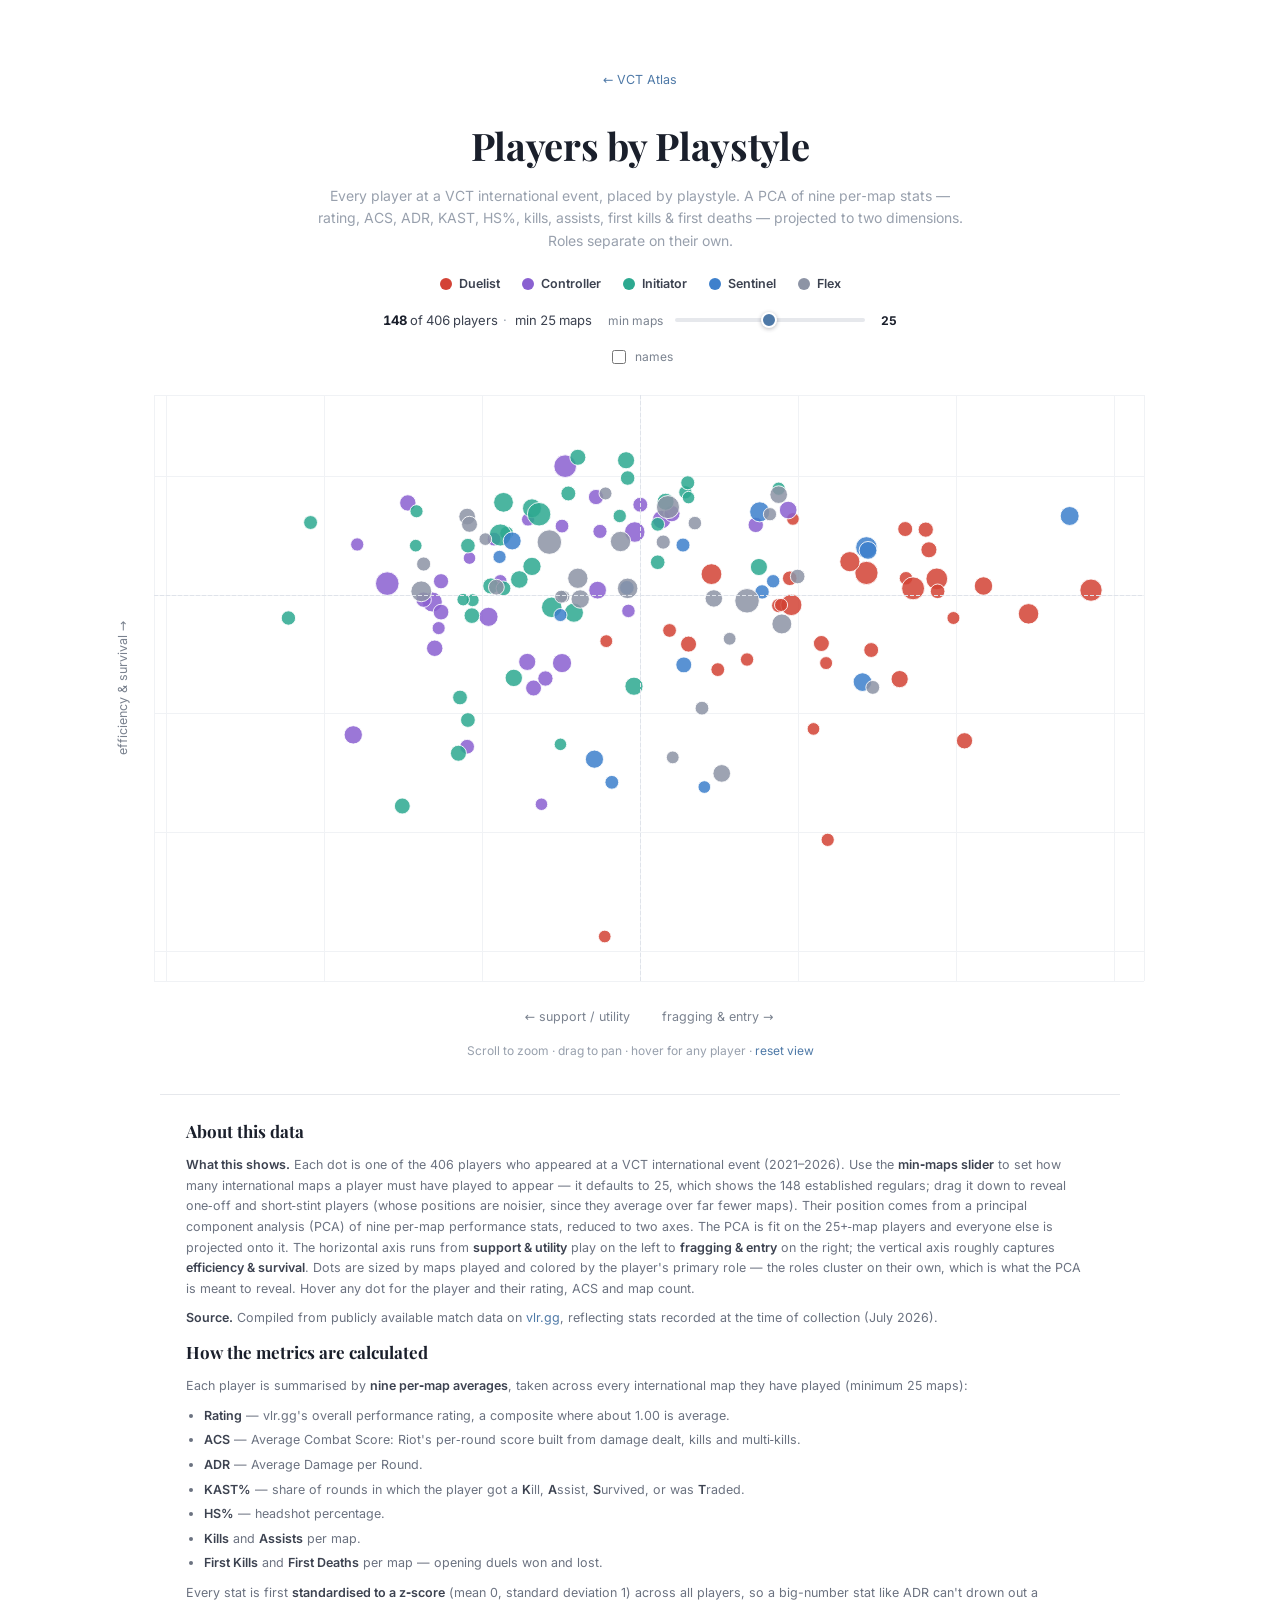
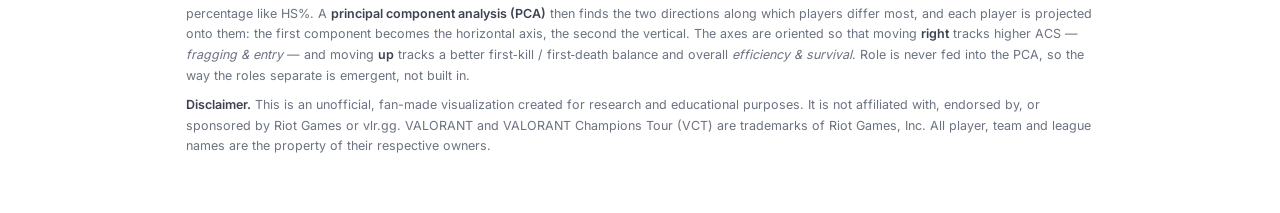
==== site/player-galaxy/index.html @ 2ffb7d67 "Initial commit: VCT Atlas website + build scripts Three static visualizations (talent-flow Sankey, p" ====
<!doctype html>
<html lang="en"><head><meta charset="utf-8">
<meta name="viewport" content="width=device-width, initial-scale=1">
<title>VCT — Players by Playstyle</title>
<meta name="description" content="A PCA of nine per-map stats placing every VCT international player on a 2D map of playstyle, colored by role.">
<style>@font-face{font-family:'Inter';font-style:normal;font-weight:400;font-display:swap;src:url([data-uri]) format("woff2")}
@font-face{font-family:'Inter';font-style:normal;font-weight:500;font-display:swap;src:url([data-uri]) format("woff2")}
@font-face{font-family:'Inter';font-style:normal;font-weight:600;font-display:swap;src:url([data-uri]) format("woff2")}
@font-face{font-family:'Inter';font-style:normal;font-weight:700;font-display:swap;src:url([data-uri]) format("woff2")}
@font-face{font-family:'Playfair Display';font-style:normal;font-weight:600;font-display:swap;src:url([data-uri]) format("woff2")}
@font-face{font-family:'Playfair Display';font-style:normal;font-weight:700;font-display:swap;src:url([data-uri]) format("woff2")}
</style>
<script>
/*
* Licensed to the Apache Software Foundation (ASF) under one
* or more contributor license agreements.  See the NOTICE file
* distributed with this work for additional information
* regarding copyright ownership.  The ASF licenses this file
* to you under the Apache License, Version 2.0 (the
* "License"); you may not use this file except in compliance
* with the License.  You may obtain a copy of the License at
*
*   http://www.apache.org/licenses/LICENSE-2.0
*
* Unless required by applicable law or agreed to in writing,
* software distributed under the License is distributed on an
* "AS IS" BASIS, WITHOUT WARRANTIES OR CONDITIONS OF ANY
* KIND, either express or implied.  See the License for the
* specific language governing permissions and limitations
* under the License.
*/

!function(t,e){"object"==typeof exports&&"undefined"!=typeof module?e(exports):"function"==typeof define&&define.amd?define(["exports"],e):e((t="undefined"!=typeof globalThis?globalThis:t||self).echarts={})}(this,(function(t){"use strict";
/*! *****************************************************************************
    Copyright (c) Microsoft Corporation.

    Permission to use, copy, modify, and/or distribute this software for any
    purpose with or without fee is hereby granted.

    THE SOFTWARE IS PROVIDED "AS IS" AND THE AUTHOR DISCLAIMS ALL WARRANTIES WITH
    REGARD TO THIS SOFTWARE INCLUDING ALL IMPLIED WARRANTIES OF MERCHANTABILITY
    AND FITNESS. IN NO EVENT SHALL THE AUTHOR BE LIABLE FOR ANY SPECIAL, DIRECT,
    INDIRECT, OR CONSEQUENTIAL DAMAGES OR ANY DAMAGES WHATSOEVER RESULTING FROM
    LOSS OF USE, DATA OR PROFITS, WHETHER IN AN ACTION OF CONTRACT, NEGLIGENCE OR
    OTHER TORTIOUS ACTION, ARISING OUT OF OR IN CONNECTION WITH THE USE OR
    PERFORMANCE OF THIS SOFTWARE.
    ***************************************************************************** */var e=function(t,n){return e=Object.setPrototypeOf||{__proto__:[]}instanceof Array&&function(t,e){t.__proto__=e}||function(t,e){for(var n in e)Object.prototype.hasOwnProperty.call(e,n)&&(t[n]=e[n])},e(t,n)};function n(t,n){if("function"!=typeof n&&null!==n)throw new TypeError("Class extends value "+String(n)+" is not a constructor or null");function i(){this.constructor=t}e(t,n),t.prototype=null===n?Object.create(n):(i.prototype=n.prototype,new i)}var i=function(){this.firefox=!1,this.ie=!1,this.edge=!1,this.newEdge=!1,this.weChat=!1},r=new function(){this.browser=new i,this.node=!1,this.wxa=!1,this.worker=!1,this.svgSupported=!1,this.touchEventsSupported=!1,this.pointerEventsSupported=!1,this.domSupported=!1,this.transformSupported=!1,this.transform3dSupported=!1,this.hasGlobalWindow="undefined"!=typeof window};"object"==typeof wx&&"function"==typeof wx.getSystemInfoSync?(r.wxa=!0,r.touchEventsSupported=!0):"undefined"==typeof document&&"undefined"!=typeof self?r.worker=!0:!r.hasGlobalWindow||"Deno"in window?(r.node=!0,r.svgSupported=!0):function(t,e){var n=e.browser,i=t.match(/Firefox\/([\d.]+)/),r=t.match(/MSIE\s([\d.]+)/)||t.match(/Trident\/.+?rv:(([\d.]+))/),o=t.match(/Edge?\/([\d.]+)/),a=/micromessenger/i.test(t);i&&(n.firefox=!0,n.version=i[1]);r&&(n.ie=!0,n.version=r[1]);o&&(n.edge=!0,n.version=o[1],n.newEdge=+o[1].split(".")[0]>18);a&&(n.weChat=!0);e.svgSupported="undefined"!=typeof SVGRect,e.touchEventsSupported="ontouchstart"in window&&!n.ie&&!n.edge,e.pointerEventsSupported="onpointerdown"in window&&(n.edge||n.ie&&+n.version>=11),e.domSupported="undefined"!=typeof document;var s=document.documentElement.style;e.transform3dSupported=(n.ie&&"transition"in s||n.edge||"WebKitCSSMatrix"in window&&"m11"in new WebKitCSSMatrix||"MozPerspective"in s)&&!("OTransition"in s),e.transformSupported=e.transform3dSupported||n.ie&&+n.version>=9}(navigator.userAgent,r);var o="sans-serif",a="12px "+o;var s,l,u=function(t){var e={};if("undefined"==typeof JSON)return e;for(var n=0;n<t.length;n++){var i=String.fromCharCode(n+32),r=(t.charCodeAt(n)-20)/100;e[i]=r}return e}("007LLmW'55;N0500LLLLLLLLLL00NNNLzWW\\\\WQb\\0FWLg\\bWb\\WQ\\WrWWQ000CL5LLFLL0LL**F*gLLLL5F0LF\\FFF5.5N"),h={createCanvas:function(){return"undefined"!=typeof document&&document.createElement("canvas")},measureText:function(t,e){if(!s){var n=h.createCanvas();s=n&&n.getContext("2d")}if(s)return l!==e&&(l=s.font=e||a),s.measureText(t);t=t||"";var i=/((?:\d+)?\.?\d*)px/.exec(e=e||a),r=i&&+i[1]||12,o=0;if(e.indexOf("mono")>=0)o=r*t.length;else for(var c=0;c<t.length;c++){var p=u[t[c]];o+=null==p?r:p*r}return{width:o}},loadImage:function(t,e,n){var i=new Image;return i.onload=e,i.onerror=n,i.src=t,i}};function c(t){for(var e in h)t[e]&&(h[e]=t[e])}var p=V(["Function","RegExp","Date","Error","CanvasGradient","CanvasPattern","Image","Canvas"],(function(t,e){return t["[object "+e+"]"]=!0,t}),{}),d=V(["Int8","Uint8","Uint8Clamped","Int16","Uint16","Int32","Uint32","Float32","Float64"],(function(t,e){return t["[object "+e+"Array]"]=!0,t}),{}),f=Object.prototype.toString,g=Array.prototype,y=g.forEach,v=g.filter,m=g.slice,x=g.map,_=function(){}.constructor,b=_?_.prototype:null,w="__proto__",S=2311;function M(){return S++}function I(){for(var t=[],e=0;e<arguments.length;e++)t[e]=arguments[e];"undefined"!=typeof console&&console.error.apply(console,t)}function T(t){if(null==t||"object"!=typeof t)return t;var e=t,n=f.call(t);if("[object Array]"===n){if(!pt(t)){e=[];for(var i=0,r=t.length;i<r;i++)e[i]=T(t[i])}}else if(d[n]){if(!pt(t)){var o=t.constructor;if(o.from)e=o.from(t);else{e=new o(t.length);for(i=0,r=t.length;i<r;i++)e[i]=t[i]}}}else if(!p[n]&&!pt(t)&&!J(t))for(var a in e={},t)t.hasOwnProperty(a)&&a!==w&&(e[a]=T(t[a]));return e}function C(t,e,n){if(!q(e)||!q(t))return n?T(e):t;for(var i in e)if(e.hasOwnProperty(i)&&i!==w){var r=t[i],o=e[i];!q(o)||!q(r)||Y(o)||Y(r)||J(o)||J(r)||K(o)||K(r)||pt(o)||pt(r)?!n&&i in t||(t[i]=T(e[i])):C(r,o,n)}return t}function D(t,e){for(var n=t[0],i=1,r=t.length;i<r;i++)n=C(n,t[i],e);return n}function A(t,e){if(Object.assign)Object.assign(t,e);else for(var n in e)e.hasOwnProperty(n)&&n!==w&&(t[n]=e[n]);return t}function k(t,e,n){for(var i=G(e),r=0,o=i.length;r<o;r++){var a=i[r];(n?null!=e[a]:null==t[a])&&(t[a]=e[a])}return t}var L=h.createCanvas;function P(t,e){if(t){if(t.indexOf)return t.indexOf(e);for(var n=0,i=t.length;n<i;n++)if(t[n]===e)return n}return-1}function O(t,e){var n=t.prototype;function i(){}for(var r in i.prototype=e.prototype,t.prototype=new i,n)n.hasOwnProperty(r)&&(t.prototype[r]=n[r]);t.prototype.constructor=t,t.superClass=e}function R(t,e,n){if(t="prototype"in t?t.prototype:t,e="prototype"in e?e.prototype:e,Object.getOwnPropertyNames)for(var i=Object.getOwnPropertyNames(e),r=0;r<i.length;r++){var o=i[r];"constructor"!==o&&(n?null!=e[o]:null==t[o])&&(t[o]=e[o])}else k(t,e,n)}function N(t){return!!t&&("string"!=typeof t&&"number"==typeof t.length)}function E(t,e,n){if(t&&e)if(t.forEach&&t.forEach===y)t.forEach(e,n);else if(t.length===+t.length)for(var i=0,r=t.length;i<r;i++)e.call(n,t[i],i,t);else for(var o in t)t.hasOwnProperty(o)&&e.call(n,t[o],o,t)}function z(t,e,n){if(!t)return[];if(!e)return at(t);if(t.map&&t.map===x)return t.map(e,n);for(var i=[],r=0,o=t.length;r<o;r++)i.push(e.call(n,t[r],r,t));return i}function V(t,e,n,i){if(t&&e){for(var r=0,o=t.length;r<o;r++)n=e.call(i,n,t[r],r,t);return n}}function B(t,e,n){if(!t)return[];if(!e)return at(t);if(t.filter&&t.filter===v)return t.filter(e,n);for(var i=[],r=0,o=t.length;r<o;r++)e.call(n,t[r],r,t)&&i.push(t[r]);return i}function F(t,e,n){if(t&&e)for(var i=0,r=t.length;i<r;i++)if(e.call(n,t[i],i,t))return t[i]}function G(t){if(!t)return[];if(Object.keys)return Object.keys(t);var e=[];for(var n in t)t.hasOwnProperty(n)&&e.push(n);return e}var W=b&&X(b.bind)?b.call.bind(b.bind):function(t,e){for(var n=[],i=2;i<arguments.length;i++)n[i-2]=arguments[i];return function(){return t.apply(e,n.concat(m.call(arguments)))}};function H(t){for(var e=[],n=1;n<arguments.length;n++)e[n-1]=arguments[n];return function(){return t.apply(this,e.concat(m.call(arguments)))}}function Y(t){return Array.isArray?Array.isArray(t):"[object Array]"===f.call(t)}function X(t){return"function"==typeof t}function U(t){return"string"==typeof t}function Z(t){return"[object String]"===f.call(t)}function j(t){return"number"==typeof t}function q(t){var e=typeof t;return"function"===e||!!t&&"object"===e}function K(t){return!!p[f.call(t)]}function $(t){return!!d[f.call(t)]}function J(t){return"object"==typeof t&&"number"==typeof t.nodeType&&"object"==typeof t.ownerDocument}function Q(t){return null!=t.colorStops}function tt(t){return null!=t.image}function et(t){return"[object RegExp]"===f.call(t)}function nt(t){return t!=t}function it(){for(var t=[],e=0;e<arguments.length;e++)t[e]=arguments[e];for(var n=0,i=t.length;n<i;n++)if(null!=t[n])return t[n]}function rt(t,e){return null!=t?t:e}function ot(t,e,n){return null!=t?t:null!=e?e:n}function at(t){for(var e=[],n=1;n<arguments.length;n++)e[n-1]=arguments[n];return m.apply(t,e)}function st(t){if("number"==typeof t)return[t,t,t,t];var e=t.length;return 2===e?[t[0],t[1],t[0],t[1]]:3===e?[t[0],t[1],t[2],t[1]]:t}function lt(t,e){if(!t)throw new Error(e)}function ut(t){return null==t?null:"function"==typeof t.trim?t.trim():t.replace(/^[\s\uFEFF\xA0]+|[\s\uFEFF\xA0]+$/g,"")}var ht="__ec_primitive__";function ct(t){t[ht]=!0}function pt(t){return t[ht]}var dt=function(){function t(){this.data={}}return t.prototype.delete=function(t){var e=this.has(t);return e&&delete this.data[t],e},t.prototype.has=function(t){return this.data.hasOwnProperty(t)},t.prototype.get=function(t){return this.data[t]},t.prototype.set=function(t,e){return this.data[t]=e,this},t.prototype.keys=function(){return G(this.data)},t.prototype.forEach=function(t){var e=this.data;for(var n in e)e.hasOwnProperty(n)&&t(e[n],n)},t}(),ft="function"==typeof Map;var gt=function(){function t(e){var n=Y(e);this.data=ft?new Map:new dt;var i=this;function r(t,e){n?i.set(t,e):i.set(e,t)}e instanceof t?e.each(r):e&&E(e,r)}return t.prototype.hasKey=function(t){return this.data.has(t)},t.prototype.get=function(t){return this.data.get(t)},t.prototype.set=function(t,e){return this.data.set(t,e),e},t.prototype.each=function(t,e){this.data.forEach((function(n,i){t.call(e,n,i)}))},t.prototype.keys=function(){var t=this.data.keys();return ft?Array.from(t):t},t.prototype.removeKey=function(t){this.data.delete(t)},t}();function yt(t){return new gt(t)}function vt(t,e){for(var n=new t.constructor(t.length+e.length),i=0;i<t.length;i++)n[i]=t[i];var r=t.length;for(i=0;i<e.length;i++)n[i+r]=e[i];return n}function mt(t,e){var n;if(Object.create)n=Object.create(t);else{var i=function(){};i.prototype=t,n=new i}return e&&A(n,e),n}function xt(t){var e=t.style;e.webkitUserSelect="none",e.userSelect="none",e.webkitTapHighlightColor="rgba(0,0,0,0)",e["-webkit-touch-callout"]="none"}function _t(t,e){return t.hasOwnProperty(e)}function bt(){}var wt=180/Math.PI,St=Object.freeze({__proto__:null,guid:M,logError:I,clone:T,merge:C,mergeAll:D,extend:A,defaults:k,createCanvas:L,indexOf:P,inherits:O,mixin:R,isArrayLike:N,each:E,map:z,reduce:V,filter:B,find:F,keys:G,bind:W,curry:H,isArray:Y,isFunction:X,isString:U,isStringSafe:Z,isNumber:j,isObject:q,isBuiltInObject:K,isTypedArray:$,isDom:J,isGradientObject:Q,isImagePatternObject:tt,isRegExp:et,eqNaN:nt,retrieve:it,retrieve2:rt,retrieve3:ot,slice:at,normalizeCssArray:st,assert:lt,trim:ut,setAsPrimitive:ct,isPrimitive:pt,HashMap:gt,createHashMap:yt,concatArray:vt,createObject:mt,disableUserSelect:xt,hasOwn:_t,noop:bt,RADIAN_TO_DEGREE:wt});function Mt(t,e){return null==t&&(t=0),null==e&&(e=0),[t,e]}function It(t,e){return t[0]=e[0],t[1]=e[1],t}function Tt(t){return[t[0],t[1]]}function Ct(t,e,n){return t[0]=e,t[1]=n,t}function Dt(t,e,n){return t[0]=e[0]+n[0],t[1]=e[1]+n[1],t}function At(t,e,n,i){return t[0]=e[0]+n[0]*i,t[1]=e[1]+n[1]*i,t}function kt(t,e,n){return t[0]=e[0]-n[0],t[1]=e[1]-n[1],t}function Lt(t){return Math.sqrt(Ot(t))}var Pt=Lt;function Ot(t){return t[0]*t[0]+t[1]*t[1]}var Rt=Ot;function Nt(t,e,n){return t[0]=e[0]*n,t[1]=e[1]*n,t}function Et(t,e){var n=Lt(e);return 0===n?(t[0]=0,t[1]=0):(t[0]=e[0]/n,t[1]=e[1]/n),t}function zt(t,e){return Math.sqrt((t[0]-e[0])*(t[0]-e[0])+(t[1]-e[1])*(t[1]-e[1]))}var Vt=zt;function Bt(t,e){return(t[0]-e[0])*(t[0]-e[0])+(t[1]-e[1])*(t[1]-e[1])}var Ft=Bt;function Gt(t,e,n,i){return t[0]=e[0]+i*(n[0]-e[0]),t[1]=e[1]+i*(n[1]-e[1]),t}function Wt(t,e,n){var i=e[0],r=e[1];return t[0]=n[0]*i+n[2]*r+n[4],t[1]=n[1]*i+n[3]*r+n[5],t}function Ht(t,e,n){return t[0]=Math.min(e[0],n[0]),t[1]=Math.min(e[1],n[1]),t}function Yt(t,e,n){return t[0]=Math.max(e[0],n[0]),t[1]=Math.max(e[1],n[1]),t}var Xt=Object.freeze({__proto__:null,create:Mt,copy:It,clone:Tt,set:Ct,add:Dt,scaleAndAdd:At,sub:kt,len:Lt,length:Pt,lenSquare:Ot,lengthSquare:Rt,mul:function(t,e,n){return t[0]=e[0]*n[0],t[1]=e[1]*n[1],t},div:function(t,e,n){return t[0]=e[0]/n[0],t[1]=e[1]/n[1],t},dot:function(t,e){return t[0]*e[0]+t[1]*e[1]},scale:Nt,normalize:Et,distance:zt,dist:Vt,distanceSquare:Bt,distSquare:Ft,negate:function(t,e){return t[0]=-e[0],t[1]=-e[1],t},lerp:Gt,applyTransform:Wt,min:Ht,max:Yt}),Ut=function(t,e){this.target=t,this.topTarget=e&&e.topTarget},Zt=function(){function t(t){this.handler=t,t.on("mousedown",this._dragStart,this),t.on("mousemove",this._drag,this),t.on("mouseup",this._dragEnd,this)}return t.prototype._dragStart=function(t){for(var e=t.target;e&&!e.draggable;)e=e.parent||e.__hostTarget;e&&(this._draggingTarget=e,e.dragging=!0,this._x=t.offsetX,this._y=t.offsetY,this.handler.dispatchToElement(new Ut(e,t),"dragstart",t.event))},t.prototype._drag=function(t){var e=this._draggingTarget;if(e){var n=t.offsetX,i=t.offsetY,r=n-this._x,o=i-this._y;this._x=n,this._y=i,e.drift(r,o,t),this.handler.dispatchToElement(new Ut(e,t),"drag",t.event);var a=this.handler.findHover(n,i,e).target,s=this._dropTarget;this._dropTarget=a,e!==a&&(s&&a!==s&&this.handler.dispatchToElement(new Ut(s,t),"dragleave",t.event),a&&a!==s&&this.handler.dispatchToElement(new Ut(a,t),"dragenter",t.event))}},t.prototype._dragEnd=function(t){var e=this._draggingTarget;e&&(e.dragging=!1),this.handler.dispatchToElement(new Ut(e,t),"dragend",t.event),this._dropTarget&&this.handler.dispatchToElement(new Ut(this._dropTarget,t),"drop",t.event),this._draggingTarget=null,this._dropTarget=null},t}(),jt=function(){function t(t){t&&(this._$eventProcessor=t)}return t.prototype.on=function(t,e,n,i){this._$handlers||(this._$handlers={});var r=this._$handlers;if("function"==typeof e&&(i=n,n=e,e=null),!n||!t)return this;var o=this._$eventProcessor;null!=e&&o&&o.normalizeQuery&&(e=o.normalizeQuery(e)),r[t]||(r[t]=[]);for(var a=0;a<r[t].length;a++)if(r[t][a].h===n)return this;var s={h:n,query:e,ctx:i||this,callAtLast:n.zrEventfulCallAtLast},l=r[t].length-1,u=r[t][l];return u&&u.callAtLast?r[t].splice(l,0,s):r[t].push(s),this},t.prototype.isSilent=function(t){var e=this._$handlers;return!e||!e[t]||!e[t].length},t.prototype.off=function(t,e){var n=this._$handlers;if(!n)return this;if(!t)return this._$handlers={},this;if(e){if(n[t]){for(var i=[],r=0,o=n[t].length;r<o;r++)n[t][r].h!==e&&i.push(n[t][r]);n[t]=i}n[t]&&0===n[t].length&&delete n[t]}else delete n[t];return this},t.prototype.trigger=function(t){for(var e=[],n=1;n<arguments.length;n++)e[n-1]=arguments[n];if(!this._$handlers)return this;var i=this._$handlers[t],r=this._$eventProcessor;if(i)for(var o=e.length,a=i.length,s=0;s<a;s++){var l=i[s];if(!r||!r.filter||null==l.query||r.filter(t,l.query))switch(o){case 0:l.h.call(l.ctx);break;case 1:l.h.call(l.ctx,e[0]);break;case 2:l.h.call(l.ctx,e[0],e[1]);break;default:l.h.apply(l.ctx,e)}}return r&&r.afterTrigger&&r.afterTrigger(t),this},t.prototype.triggerWithContext=function(t){for(var e=[],n=1;n<arguments.length;n++)e[n-1]=arguments[n];if(!this._$handlers)return this;var i=this._$handlers[t],r=this._$eventProcessor;if(i)for(var o=e.length,a=e[o-1],s=i.length,l=0;l<s;l++){var u=i[l];if(!r||!r.filter||null==u.query||r.filter(t,u.query))switch(o){case 0:u.h.call(a);break;case 1:u.h.call(a,e[0]);break;case 2:u.h.call(a,e[0],e[1]);break;default:u.h.apply(a,e.slice(1,o-1))}}return r&&r.afterTrigger&&r.afterTrigger(t),this},t}(),qt=Math.log(2);function Kt(t,e,n,i,r,o){var a=i+"-"+r,s=t.length;if(o.hasOwnProperty(a))return o[a];if(1===e){var l=Math.round(Math.log((1<<s)-1&~r)/qt);return t[n][l]}for(var u=i|1<<n,h=n+1;i&1<<h;)h++;for(var c=0,p=0,d=0;p<s;p++){var f=1<<p;f&r||(c+=(d%2?-1:1)*t[n][p]*Kt(t,e-1,h,u,r|f,o),d++)}return o[a]=c,c}function $t(t,e){var n=[[t[0],t[1],1,0,0,0,-e[0]*t[0],-e[0]*t[1]],[0,0,0,t[0],t[1],1,-e[1]*t[0],-e[1]*t[1]],[t[2],t[3],1,0,0,0,-e[2]*t[2],-e[2]*t[3]],[0,0,0,t[2],t[3],1,-e[3]*t[2],-e[3]*t[3]],[t[4],t[5],1,0,0,0,-e[4]*t[4],-e[4]*t[5]],[0,0,0,t[4],t[5],1,-e[5]*t[4],-e[5]*t[5]],[t[6],t[7],1,0,0,0,-e[6]*t[6],-e[6]*t[7]],[0,0,0,t[6],t[7],1,-e[7]*t[6],-e[7]*t[7]]],i={},r=Kt(n,8,0,0,0,i);if(0!==r){for(var o=[],a=0;a<8;a++)for(var s=0;s<8;s++)null==o[s]&&(o[s]=0),o[s]+=((a+s)%2?-1:1)*Kt(n,7,0===a?1:0,1<<a,1<<s,i)/r*e[a];return function(t,e,n){var i=e*o[6]+n*o[7]+1;t[0]=(e*o[0]+n*o[1]+o[2])/i,t[1]=(e*o[3]+n*o[4]+o[5])/i}}}var Jt="___zrEVENTSAVED",Qt=[];function te(t,e,n,i,o){if(e.getBoundingClientRect&&r.domSupported&&!ee(e)){var a=e[Jt]||(e[Jt]={}),s=function(t,e){var n=e.markers;if(n)return n;n=e.markers=[];for(var i=["left","right"],r=["top","bottom"],o=0;o<4;o++){var a=document.createElement("div"),s=o%2,l=(o>>1)%2;a.style.cssText=["position: absolute","visibility: hidden","padding: 0","margin: 0","border-width: 0","user-select: none","width:0","height:0",i[s]+":0",r[l]+":0",i[1-s]+":auto",r[1-l]+":auto",""].join("!important;"),t.appendChild(a),n.push(a)}return n}(e,a),l=function(t,e,n){for(var i=n?"invTrans":"trans",r=e[i],o=e.srcCoords,a=[],s=[],l=!0,u=0;u<4;u++){var h=t[u].getBoundingClientRect(),c=2*u,p=h.left,d=h.top;a.push(p,d),l=l&&o&&p===o[c]&&d===o[c+1],s.push(t[u].offsetLeft,t[u].offsetTop)}return l&&r?r:(e.srcCoords=a,e[i]=n?$t(s,a):$t(a,s))}(s,a,o);if(l)return l(t,n,i),!0}return!1}function ee(t){return"CANVAS"===t.nodeName.toUpperCase()}var ne=/([&<>"'])/g,ie={"&":"&amp;","<":"&lt;",">":"&gt;",'"':"&quot;","'":"&#39;"};function re(t){return null==t?"":(t+"").replace(ne,(function(t,e){return ie[e]}))}var oe=/^(?:mouse|pointer|contextmenu|drag|drop)|click/,ae=[],se=r.browser.firefox&&+r.browser.version.split(".")[0]<39;function le(t,e,n,i){return n=n||{},i?ue(t,e,n):se&&null!=e.layerX&&e.layerX!==e.offsetX?(n.zrX=e.layerX,n.zrY=e.layerY):null!=e.offsetX?(n.zrX=e.offsetX,n.zrY=e.offsetY):ue(t,e,n),n}function ue(t,e,n){if(r.domSupported&&t.getBoundingClientRect){var i=e.clientX,o=e.clientY;if(ee(t)){var a=t.getBoundingClientRect();return n.zrX=i-a.left,void(n.zrY=o-a.top)}if(te(ae,t,i,o))return n.zrX=ae[0],void(n.zrY=ae[1])}n.zrX=n.zrY=0}function he(t){return t||window.event}function ce(t,e,n){if(null!=(e=he(e)).zrX)return e;var i=e.type;if(i&&i.indexOf("touch")>=0){var r="touchend"!==i?e.targetTouches[0]:e.changedTouches[0];r&&le(t,r,e,n)}else{le(t,e,e,n);var o=function(t){var e=t.wheelDelta;if(e)return e;var n=t.deltaX,i=t.deltaY;if(null==n||null==i)return e;return 3*(0!==i?Math.abs(i):Math.abs(n))*(i>0?-1:i<0?1:n>0?-1:1)}(e);e.zrDelta=o?o/120:-(e.detail||0)/3}var a=e.button;return null==e.which&&void 0!==a&&oe.test(e.type)&&(e.which=1&a?1:2&a?3:4&a?2:0),e}function pe(t,e,n,i){t.addEventListener(e,n,i)}var de=function(t){t.preventDefault(),t.stopPropagation(),t.cancelBubble=!0};function fe(t){return 2===t.which||3===t.which}var ge=function(){function t(){this._track=[]}return t.prototype.recognize=function(t,e,n){return this._doTrack(t,e,n),this._recognize(t)},t.prototype.clear=function(){return this._track.length=0,this},t.prototype._doTrack=function(t,e,n){var i=t.touches;if(i){for(var r={points:[],touches:[],target:e,event:t},o=0,a=i.length;o<a;o++){var s=i[o],l=le(n,s,{});r.points.push([l.zrX,l.zrY]),r.touches.push(s)}this._track.push(r)}},t.prototype._recognize=function(t){for(var e in ve)if(ve.hasOwnProperty(e)){var n=ve[e](this._track,t);if(n)return n}},t}();function ye(t){var e=t[1][0]-t[0][0],n=t[1][1]-t[0][1];return Math.sqrt(e*e+n*n)}var ve={pinch:function(t,e){var n=t.length;if(n){var i,r=(t[n-1]||{}).points,o=(t[n-2]||{}).points||r;if(o&&o.length>1&&r&&r.length>1){var a=ye(r)/ye(o);!isFinite(a)&&(a=1),e.pinchScale=a;var s=[((i=r)[0][0]+i[1][0])/2,(i[0][1]+i[1][1])/2];return e.pinchX=s[0],e.pinchY=s[1],{type:"pinch",target:t[0].target,event:e}}}}};function me(){return[1,0,0,1,0,0]}function xe(t){return t[0]=1,t[1]=0,t[2]=0,t[3]=1,t[4]=0,t[5]=0,t}function _e(t,e){return t[0]=e[0],t[1]=e[1],t[2]=e[2],t[3]=e[3],t[4]=e[4],t[5]=e[5],t}function be(t,e,n){var i=e[0]*n[0]+e[2]*n[1],r=e[1]*n[0]+e[3]*n[1],o=e[0]*n[2]+e[2]*n[3],a=e[1]*n[2]+e[3]*n[3],s=e[0]*n[4]+e[2]*n[5]+e[4],l=e[1]*n[4]+e[3]*n[5]+e[5];return t[0]=i,t[1]=r,t[2]=o,t[3]=a,t[4]=s,t[5]=l,t}function we(t,e,n){return t[0]=e[0],t[1]=e[1],t[2]=e[2],t[3]=e[3],t[4]=e[4]+n[0],t[5]=e[5]+n[1],t}function Se(t,e,n,i){void 0===i&&(i=[0,0]);var r=e[0],o=e[2],a=e[4],s=e[1],l=e[3],u=e[5],h=Math.sin(n),c=Math.cos(n);return t[0]=r*c+s*h,t[1]=-r*h+s*c,t[2]=o*c+l*h,t[3]=-o*h+c*l,t[4]=c*(a-i[0])+h*(u-i[1])+i[0],t[5]=c*(u-i[1])-h*(a-i[0])+i[1],t}function Me(t,e,n){var i=n[0],r=n[1];return t[0]=e[0]*i,t[1]=e[1]*r,t[2]=e[2]*i,t[3]=e[3]*r,t[4]=e[4]*i,t[5]=e[5]*r,t}function Ie(t,e){var n=e[0],i=e[2],r=e[4],o=e[1],a=e[3],s=e[5],l=n*a-o*i;return l?(l=1/l,t[0]=a*l,t[1]=-o*l,t[2]=-i*l,t[3]=n*l,t[4]=(i*s-a*r)*l,t[5]=(o*r-n*s)*l,t):null}function Te(t){var e=[1,0,0,1,0,0];return _e(e,t),e}var Ce=Object.freeze({__proto__:null,create:me,identity:xe,copy:_e,mul:be,translate:we,rotate:Se,scale:Me,invert:Ie,clone:Te}),De=function(){function t(t,e){this.x=t||0,this.y=e||0}return t.prototype.copy=function(t){return this.x=t.x,this.y=t.y,this},t.prototype.clone=function(){return new t(this.x,this.y)},t.prototype.set=function(t,e){return this.x=t,this.y=e,this},t.prototype.equal=function(t){return t.x===this.x&&t.y===this.y},t.prototype.add=function(t){return this.x+=t.x,this.y+=t.y,this},t.prototype.scale=function(t){this.x*=t,this.y*=t},t.prototype.scaleAndAdd=function(t,e){this.x+=t.x*e,this.y+=t.y*e},t.prototype.sub=function(t){return this.x-=t.x,this.y-=t.y,this},t.prototype.dot=function(t){return this.x*t.x+this.y*t.y},t.prototype.len=function(){return Math.sqrt(this.x*this.x+this.y*this.y)},t.prototype.lenSquare=function(){return this.x*this.x+this.y*this.y},t.prototype.normalize=function(){var t=this.len();return this.x/=t,this.y/=t,this},t.prototype.distance=function(t){var e=this.x-t.x,n=this.y-t.y;return Math.sqrt(e*e+n*n)},t.prototype.distanceSquare=function(t){var e=this.x-t.x,n=this.y-t.y;return e*e+n*n},t.prototype.negate=function(){return this.x=-this.x,this.y=-this.y,this},t.prototype.transform=function(t){if(t){var e=this.x,n=this.y;return this.x=t[0]*e+t[2]*n+t[4],this.y=t[1]*e+t[3]*n+t[5],this}},t.prototype.toArray=function(t){return t[0]=this.x,t[1]=this.y,t},t.prototype.fromArray=function(t){this.x=t[0],this.y=t[1]},t.set=function(t,e,n){t.x=e,t.y=n},t.copy=function(t,e){t.x=e.x,t.y=e.y},t.len=function(t){return Math.sqrt(t.x*t.x+t.y*t.y)},t.lenSquare=function(t){return t.x*t.x+t.y*t.y},t.dot=function(t,e){return t.x*e.x+t.y*e.y},t.add=function(t,e,n){t.x=e.x+n.x,t.y=e.y+n.y},t.sub=function(t,e,n){t.x=e.x-n.x,t.y=e.y-n.y},t.scale=function(t,e,n){t.x=e.x*n,t.y=e.y*n},t.scaleAndAdd=function(t,e,n,i){t.x=e.x+n.x*i,t.y=e.y+n.y*i},t.lerp=function(t,e,n,i){var r=1-i;t.x=r*e.x+i*n.x,t.y=r*e.y+i*n.y},t}(),Ae=Math.min,ke=Math.max,Le=new De,Pe=new De,Oe=new De,Re=new De,Ne=new De,Ee=new De,ze=function(){function t(t,e,n,i){n<0&&(t+=n,n=-n),i<0&&(e+=i,i=-i),this.x=t,this.y=e,this.width=n,this.height=i}return t.prototype.union=function(t){var e=Ae(t.x,this.x),n=Ae(t.y,this.y);isFinite(this.x)&&isFinite(this.width)?this.width=ke(t.x+t.width,this.x+this.width)-e:this.width=t.width,isFinite(this.y)&&isFinite(this.height)?this.height=ke(t.y+t.height,this.y+this.height)-n:this.height=t.height,this.x=e,this.y=n},t.prototype.applyTransform=function(e){t.applyTransform(this,this,e)},t.prototype.calculateTransform=function(t){var e=this,n=t.width/e.width,i=t.height/e.height,r=[1,0,0,1,0,0];return we(r,r,[-e.x,-e.y]),Me(r,r,[n,i]),we(r,r,[t.x,t.y]),r},t.prototype.intersect=function(e,n){if(!e)return!1;e instanceof t||(e=t.create(e));var i=this,r=i.x,o=i.x+i.width,a=i.y,s=i.y+i.height,l=e.x,u=e.x+e.width,h=e.y,c=e.y+e.height,p=!(o<l||u<r||s<h||c<a);if(n){var d=1/0,f=0,g=Math.abs(o-l),y=Math.abs(u-r),v=Math.abs(s-h),m=Math.abs(c-a),x=Math.min(g,y),_=Math.min(v,m);o<l||u<r?x>f&&(f=x,g<y?De.set(Ee,-g,0):De.set(Ee,y,0)):x<d&&(d=x,g<y?De.set(Ne,g,0):De.set(Ne,-y,0)),s<h||c<a?_>f&&(f=_,v<m?De.set(Ee,0,-v):De.set(Ee,0,m)):x<d&&(d=x,v<m?De.set(Ne,0,v):De.set(Ne,0,-m))}return n&&De.copy(n,p?Ne:Ee),p},t.prototype.contain=function(t,e){var n=this;return t>=n.x&&t<=n.x+n.width&&e>=n.y&&e<=n.y+n.height},t.prototype.clone=function(){return new t(this.x,this.y,this.width,this.height)},t.prototype.copy=function(e){t.copy(this,e)},t.prototype.plain=function(){return{x:this.x,y:this.y,width:this.width,height:this.height}},t.prototype.isFinite=function(){return isFinite(this.x)&&isFinite(this.y)&&isFinite(this.width)&&isFinite(this.height)},t.prototype.isZero=function(){return 0===this.width||0===this.height},t.create=function(e){return new t(e.x,e.y,e.width,e.height)},t.copy=function(t,e){t.x=e.x,t.y=e.y,t.width=e.width,t.height=e.height},t.applyTransform=function(e,n,i){if(i){if(i[1]<1e-5&&i[1]>-1e-5&&i[2]<1e-5&&i[2]>-1e-5){var r=i[0],o=i[3],a=i[4],s=i[5];return e.x=n.x*r+a,e.y=n.y*o+s,e.width=n.width*r,e.height=n.height*o,e.width<0&&(e.x+=e.width,e.width=-e.width),void(e.height<0&&(e.y+=e.height,e.height=-e.height))}Le.x=Oe.x=n.x,Le.y=Re.y=n.y,Pe.x=Re.x=n.x+n.width,Pe.y=Oe.y=n.y+n.height,Le.transform(i),Re.transform(i),Pe.transform(i),Oe.transform(i),e.x=Ae(Le.x,Pe.x,Oe.x,Re.x),e.y=Ae(Le.y,Pe.y,Oe.y,Re.y);var l=ke(Le.x,Pe.x,Oe.x,Re.x),u=ke(Le.y,Pe.y,Oe.y,Re.y);e.width=l-e.x,e.height=u-e.y}else e!==n&&t.copy(e,n)},t}(),Ve="silent";function Be(){de(this.event)}var Fe=function(t){function e(){var e=null!==t&&t.apply(this,arguments)||this;return e.handler=null,e}return n(e,t),e.prototype.dispose=function(){},e.prototype.setCursor=function(){},e}(jt),Ge=function(t,e){this.x=t,this.y=e},We=["click","dblclick","mousewheel","mouseout","mouseup","mousedown","mousemove","contextmenu"],He=new ze(0,0,0,0),Ye=function(t){function e(e,n,i,r,o){var a=t.call(this)||this;return a._hovered=new Ge(0,0),a.storage=e,a.painter=n,a.painterRoot=r,a._pointerSize=o,i=i||new Fe,a.proxy=null,a.setHandlerProxy(i),a._draggingMgr=new Zt(a),a}return n(e,t),e.prototype.setHandlerProxy=function(t){this.proxy&&this.proxy.dispose(),t&&(E(We,(function(e){t.on&&t.on(e,this[e],this)}),this),t.handler=this),this.proxy=t},e.prototype.mousemove=function(t){var e=t.zrX,n=t.zrY,i=Ze(this,e,n),r=this._hovered,o=r.target;o&&!o.__zr&&(o=(r=this.findHover(r.x,r.y)).target);var a=this._hovered=i?new Ge(e,n):this.findHover(e,n),s=a.target,l=this.proxy;l.setCursor&&l.setCursor(s?s.cursor:"default"),o&&s!==o&&this.dispatchToElement(r,"mouseout",t),this.dispatchToElement(a,"mousemove",t),s&&s!==o&&this.dispatchToElement(a,"mouseover",t)},e.prototype.mouseout=function(t){var e=t.zrEventControl;"only_globalout"!==e&&this.dispatchToElement(this._hovered,"mouseout",t),"no_globalout"!==e&&this.trigger("globalout",{type:"globalout",event:t})},e.prototype.resize=function(){this._hovered=new Ge(0,0)},e.prototype.dispatch=function(t,e){var n=this[t];n&&n.call(this,e)},e.prototype.dispose=function(){this.proxy.dispose(),this.storage=null,this.proxy=null,this.painter=null},e.prototype.setCursorStyle=function(t){var e=this.proxy;e.setCursor&&e.setCursor(t)},e.prototype.dispatchToElement=function(t,e,n){var i=(t=t||{}).target;if(!i||!i.silent){for(var r="on"+e,o=function(t,e,n){return{type:t,event:n,target:e.target,topTarget:e.topTarget,cancelBubble:!1,offsetX:n.zrX,offsetY:n.zrY,gestureEvent:n.gestureEvent,pinchX:n.pinchX,pinchY:n.pinchY,pinchScale:n.pinchScale,wheelDelta:n.zrDelta,zrByTouch:n.zrByTouch,which:n.which,stop:Be}}(e,t,n);i&&(i[r]&&(o.cancelBubble=!!i[r].call(i,o)),i.trigger(e,o),i=i.__hostTarget?i.__hostTarget:i.parent,!o.cancelBubble););o.cancelBubble||(this.trigger(e,o),this.painter&&this.painter.eachOtherLayer&&this.painter.eachOtherLayer((function(t){"function"==typeof t[r]&&t[r].call(t,o),t.trigger&&t.trigger(e,o)})))}},e.prototype.findHover=function(t,e,n){var i=this.storage.getDisplayList(),r=new Ge(t,e);if(Ue(i,r,t,e,n),this._pointerSize&&!r.target){for(var o=[],a=this._pointerSize,s=a/2,l=new ze(t-s,e-s,a,a),u=i.length-1;u>=0;u--){var h=i[u];h===n||h.ignore||h.ignoreCoarsePointer||h.parent&&h.parent.ignoreCoarsePointer||(He.copy(h.getBoundingRect()),h.transform&&He.applyTransform(h.transform),He.intersect(l)&&o.push(h))}if(o.length)for(var c=Math.PI/12,p=2*Math.PI,d=0;d<s;d+=4)for(var f=0;f<p;f+=c){if(Ue(o,r,t+d*Math.cos(f),e+d*Math.sin(f),n),r.target)return r}}return r},e.prototype.processGesture=function(t,e){this._gestureMgr||(this._gestureMgr=new ge);var n=this._gestureMgr;"start"===e&&n.clear();var i=n.recognize(t,this.findHover(t.zrX,t.zrY,null).target,this.proxy.dom);if("end"===e&&n.clear(),i){var r=i.type;t.gestureEvent=r;var o=new Ge;o.target=i.target,this.dispatchToElement(o,r,i.event)}},e}(jt);function Xe(t,e,n){if(t[t.rectHover?"rectContain":"contain"](e,n)){for(var i=t,r=void 0,o=!1;i;){if(i.ignoreClip&&(o=!0),!o){var a=i.getClipPath();if(a&&!a.contain(e,n))return!1}i.silent&&(r=!0);var s=i.__hostTarget;i=s||i.parent}return!r||Ve}return!1}function Ue(t,e,n,i,r){for(var o=t.length-1;o>=0;o--){var a=t[o],s=void 0;if(a!==r&&!a.ignore&&(s=Xe(a,n,i))&&(!e.topTarget&&(e.topTarget=a),s!==Ve)){e.target=a;break}}}function Ze(t,e,n){var i=t.painter;return e<0||e>i.getWidth()||n<0||n>i.getHeight()}E(["click","mousedown","mouseup","mousewheel","dblclick","contextmenu"],(function(t){Ye.prototype[t]=function(e){var n,i,r=e.zrX,o=e.zrY,a=Ze(this,r,o);if("mouseup"===t&&a||(i=(n=this.findHover(r,o)).target),"mousedown"===t)this._downEl=i,this._downPoint=[e.zrX,e.zrY],this._upEl=i;else if("mouseup"===t)this._upEl=i;else if("click"===t){if(this._downEl!==this._upEl||!this._downPoint||Vt(this._downPoint,[e.zrX,e.zrY])>4)return;this._downPoint=null}this.dispatchToElement(n,t,e)}}));function je(t,e,n,i){var r=e+1;if(r===n)return 1;if(i(t[r++],t[e])<0){for(;r<n&&i(t[r],t[r-1])<0;)r++;!function(t,e,n){n--;for(;e<n;){var i=t[e];t[e++]=t[n],t[n--]=i}}(t,e,r)}else for(;r<n&&i(t[r],t[r-1])>=0;)r++;return r-e}function qe(t,e,n,i,r){for(i===e&&i++;i<n;i++){for(var o,a=t[i],s=e,l=i;s<l;)r(a,t[o=s+l>>>1])<0?l=o:s=o+1;var u=i-s;switch(u){case 3:t[s+3]=t[s+2];case 2:t[s+2]=t[s+1];case 1:t[s+1]=t[s];break;default:for(;u>0;)t[s+u]=t[s+u-1],u--}t[s]=a}}function Ke(t,e,n,i,r,o){var a=0,s=0,l=1;if(o(t,e[n+r])>0){for(s=i-r;l<s&&o(t,e[n+r+l])>0;)a=l,(l=1+(l<<1))<=0&&(l=s);l>s&&(l=s),a+=r,l+=r}else{for(s=r+1;l<s&&o(t,e[n+r-l])<=0;)a=l,(l=1+(l<<1))<=0&&(l=s);l>s&&(l=s);var u=a;a=r-l,l=r-u}for(a++;a<l;){var h=a+(l-a>>>1);o(t,e[n+h])>0?a=h+1:l=h}return l}function $e(t,e,n,i,r,o){var a=0,s=0,l=1;if(o(t,e[n+r])<0){for(s=r+1;l<s&&o(t,e[n+r-l])<0;)a=l,(l=1+(l<<1))<=0&&(l=s);l>s&&(l=s);var u=a;a=r-l,l=r-u}else{for(s=i-r;l<s&&o(t,e[n+r+l])>=0;)a=l,(l=1+(l<<1))<=0&&(l=s);l>s&&(l=s),a+=r,l+=r}for(a++;a<l;){var h=a+(l-a>>>1);o(t,e[n+h])<0?l=h:a=h+1}return l}function Je(t,e){var n,i,r=7,o=0,a=[];function s(s){var l=n[s],u=i[s],h=n[s+1],c=i[s+1];i[s]=u+c,s===o-3&&(n[s+1]=n[s+2],i[s+1]=i[s+2]),o--;var p=$e(t[h],t,l,u,0,e);l+=p,0!==(u-=p)&&0!==(c=Ke(t[l+u-1],t,h,c,c-1,e))&&(u<=c?function(n,i,o,s){var l=0;for(l=0;l<i;l++)a[l]=t[n+l];var u=0,h=o,c=n;if(t[c++]=t[h++],0==--s){for(l=0;l<i;l++)t[c+l]=a[u+l];return}if(1===i){for(l=0;l<s;l++)t[c+l]=t[h+l];return void(t[c+s]=a[u])}var p,d,f,g=r;for(;;){p=0,d=0,f=!1;do{if(e(t[h],a[u])<0){if(t[c++]=t[h++],d++,p=0,0==--s){f=!0;break}}else if(t[c++]=a[u++],p++,d=0,1==--i){f=!0;break}}while((p|d)<g);if(f)break;do{if(0!==(p=$e(t[h],a,u,i,0,e))){for(l=0;l<p;l++)t[c+l]=a[u+l];if(c+=p,u+=p,(i-=p)<=1){f=!0;break}}if(t[c++]=t[h++],0==--s){f=!0;break}if(0!==(d=Ke(a[u],t,h,s,0,e))){for(l=0;l<d;l++)t[c+l]=t[h+l];if(c+=d,h+=d,0===(s-=d)){f=!0;break}}if(t[c++]=a[u++],1==--i){f=!0;break}g--}while(p>=7||d>=7);if(f)break;g<0&&(g=0),g+=2}if((r=g)<1&&(r=1),1===i){for(l=0;l<s;l++)t[c+l]=t[h+l];t[c+s]=a[u]}else{if(0===i)throw new Error;for(l=0;l<i;l++)t[c+l]=a[u+l]}}(l,u,h,c):function(n,i,o,s){var l=0;for(l=0;l<s;l++)a[l]=t[o+l];var u=n+i-1,h=s-1,c=o+s-1,p=0,d=0;if(t[c--]=t[u--],0==--i){for(p=c-(s-1),l=0;l<s;l++)t[p+l]=a[l];return}if(1===s){for(d=(c-=i)+1,p=(u-=i)+1,l=i-1;l>=0;l--)t[d+l]=t[p+l];return void(t[c]=a[h])}var f=r;for(;;){var g=0,y=0,v=!1;do{if(e(a[h],t[u])<0){if(t[c--]=t[u--],g++,y=0,0==--i){v=!0;break}}else if(t[c--]=a[h--],y++,g=0,1==--s){v=!0;break}}while((g|y)<f);if(v)break;do{if(0!==(g=i-$e(a[h],t,n,i,i-1,e))){for(i-=g,d=(c-=g)+1,p=(u-=g)+1,l=g-1;l>=0;l--)t[d+l]=t[p+l];if(0===i){v=!0;break}}if(t[c--]=a[h--],1==--s){v=!0;break}if(0!==(y=s-Ke(t[u],a,0,s,s-1,e))){for(s-=y,d=(c-=y)+1,p=(h-=y)+1,l=0;l<y;l++)t[d+l]=a[p+l];if(s<=1){v=!0;break}}if(t[c--]=t[u--],0==--i){v=!0;break}f--}while(g>=7||y>=7);if(v)break;f<0&&(f=0),f+=2}(r=f)<1&&(r=1);if(1===s){for(d=(c-=i)+1,p=(u-=i)+1,l=i-1;l>=0;l--)t[d+l]=t[p+l];t[c]=a[h]}else{if(0===s)throw new Error;for(p=c-(s-1),l=0;l<s;l++)t[p+l]=a[l]}}(l,u,h,c))}return n=[],i=[],{mergeRuns:function(){for(;o>1;){var t=o-2;if(t>=1&&i[t-1]<=i[t]+i[t+1]||t>=2&&i[t-2]<=i[t]+i[t-1])i[t-1]<i[t+1]&&t--;else if(i[t]>i[t+1])break;s(t)}},forceMergeRuns:function(){for(;o>1;){var t=o-2;t>0&&i[t-1]<i[t+1]&&t--,s(t)}},pushRun:function(t,e){n[o]=t,i[o]=e,o+=1}}}function Qe(t,e,n,i){n||(n=0),i||(i=t.length);var r=i-n;if(!(r<2)){var o=0;if(r<32)qe(t,n,i,n+(o=je(t,n,i,e)),e);else{var a=Je(t,e),s=function(t){for(var e=0;t>=32;)e|=1&t,t>>=1;return t+e}(r);do{if((o=je(t,n,i,e))<s){var l=r;l>s&&(l=s),qe(t,n,n+l,n+o,e),o=l}a.pushRun(n,o),a.mergeRuns(),r-=o,n+=o}while(0!==r);a.forceMergeRuns()}}}var tn=!1;function en(){tn||(tn=!0,console.warn("z / z2 / zlevel of displayable is invalid, which may cause unexpected errors"))}function nn(t,e){return t.zlevel===e.zlevel?t.z===e.z?t.z2-e.z2:t.z-e.z:t.zlevel-e.zlevel}var rn=function(){function t(){this._roots=[],this._displayList=[],this._displayListLen=0,this.displayableSortFunc=nn}return t.prototype.traverse=function(t,e){for(var n=0;n<this._roots.length;n++)this._roots[n].traverse(t,e)},t.prototype.getDisplayList=function(t,e){e=e||!1;var n=this._displayList;return!t&&n.length||this.updateDisplayList(e),n},t.prototype.updateDisplayList=function(t){this._displayListLen=0;for(var e=this._roots,n=this._displayList,i=0,r=e.length;i<r;i++)this._updateAndAddDisplayable(e[i],null,t);n.length=this._displayListLen,Qe(n,nn)},t.prototype._updateAndAddDisplayable=function(t,e,n){if(!t.ignore||n){t.beforeUpdate(),t.update(),t.afterUpdate();var i=t.getClipPath();if(t.ignoreClip)e=null;else if(i){e=e?e.slice():[];for(var r=i,o=t;r;)r.parent=o,r.updateTransform(),e.push(r),o=r,r=r.getClipPath()}if(t.childrenRef){for(var a=t.childrenRef(),s=0;s<a.length;s++){var l=a[s];t.__dirty&&(l.__dirty|=1),this._updateAndAddDisplayable(l,e,n)}t.__dirty=0}else{var u=t;e&&e.length?u.__clipPaths=e:u.__clipPaths&&u.__clipPaths.length>0&&(u.__clipPaths=[]),isNaN(u.z)&&(en(),u.z=0),isNaN(u.z2)&&(en(),u.z2=0),isNaN(u.zlevel)&&(en(),u.zlevel=0),this._displayList[this._displayListLen++]=u}var h=t.getDecalElement&&t.getDecalElement();h&&this._updateAndAddDisplayable(h,e,n);var c=t.getTextGuideLine();c&&this._updateAndAddDisplayable(c,e,n);var p=t.getTextContent();p&&this._updateAndAddDisplayable(p,e,n)}},t.prototype.addRoot=function(t){t.__zr&&t.__zr.storage===this||this._roots.push(t)},t.prototype.delRoot=function(t){if(t instanceof Array)for(var e=0,n=t.length;e<n;e++)this.delRoot(t[e]);else{var i=P(this._roots,t);i>=0&&this._roots.splice(i,1)}},t.prototype.delAllRoots=function(){this._roots=[],this._displayList=[],this._displayListLen=0},t.prototype.getRoots=function(){return this._roots},t.prototype.dispose=function(){this._displayList=null,this._roots=null},t}(),on=r.hasGlobalWindow&&(window.requestAnimationFrame&&window.requestAnimationFrame.bind(window)||window.msRequestAnimationFrame&&window.msRequestAnimationFrame.bind(window)||window.mozRequestAnimationFrame||window.webkitRequestAnimationFrame)||function(t){return setTimeout(t,16)},an={linear:function(t){return t},quadraticIn:function(t){return t*t},quadraticOut:function(t){return t*(2-t)},quadraticInOut:function(t){return(t*=2)<1?.5*t*t:-.5*(--t*(t-2)-1)},cubicIn:function(t){return t*t*t},cubicOut:function(t){return--t*t*t+1},cubicInOut:function(t){return(t*=2)<1?.5*t*t*t:.5*((t-=2)*t*t+2)},quarticIn:function(t){return t*t*t*t},quarticOut:function(t){return 1- --t*t*t*t},quarticInOut:function(t){return(t*=2)<1?.5*t*t*t*t:-.5*((t-=2)*t*t*t-2)},quinticIn:function(t){return t*t*t*t*t},quinticOut:function(t){return--t*t*t*t*t+1},quinticInOut:function(t){return(t*=2)<1?.5*t*t*t*t*t:.5*((t-=2)*t*t*t*t+2)},sinusoidalIn:function(t){return 1-Math.cos(t*Math.PI/2)},sinusoidalOut:function(t){return Math.sin(t*Math.PI/2)},sinusoidalInOut:function(t){return.5*(1-Math.cos(Math.PI*t))},exponentialIn:function(t){return 0===t?0:Math.pow(1024,t-1)},exponentialOut:function(t){return 1===t?1:1-Math.pow(2,-10*t)},exponentialInOut:function(t){return 0===t?0:1===t?1:(t*=2)<1?.5*Math.pow(1024,t-1):.5*(2-Math.pow(2,-10*(t-1)))},circularIn:function(t){return 1-Math.sqrt(1-t*t)},circularOut:function(t){return Math.sqrt(1- --t*t)},circularInOut:function(t){return(t*=2)<1?-.5*(Math.sqrt(1-t*t)-1):.5*(Math.sqrt(1-(t-=2)*t)+1)},elasticIn:function(t){var e,n=.1;return 0===t?0:1===t?1:(!n||n<1?(n=1,e=.1):e=.4*Math.asin(1/n)/(2*Math.PI),-n*Math.pow(2,10*(t-=1))*Math.sin((t-e)*(2*Math.PI)/.4))},elasticOut:function(t){var e,n=.1;return 0===t?0:1===t?1:(!n||n<1?(n=1,e=.1):e=.4*Math.asin(1/n)/(2*Math.PI),n*Math.pow(2,-10*t)*Math.sin((t-e)*(2*Math.PI)/.4)+1)},elasticInOut:function(t){var e,n=.1,i=.4;return 0===t?0:1===t?1:(!n||n<1?(n=1,e=.1):e=i*Math.asin(1/n)/(2*Math.PI),(t*=2)<1?n*Math.pow(2,10*(t-=1))*Math.sin((t-e)*(2*Math.PI)/i)*-.5:n*Math.pow(2,-10*(t-=1))*Math.sin((t-e)*(2*Math.PI)/i)*.5+1)},backIn:function(t){var e=1.70158;return t*t*((e+1)*t-e)},backOut:function(t){var e=1.70158;return--t*t*((e+1)*t+e)+1},backInOut:function(t){var e=2.5949095;return(t*=2)<1?t*t*((e+1)*t-e)*.5:.5*((t-=2)*t*((e+1)*t+e)+2)},bounceIn:function(t){return 1-an.bounceOut(1-t)},bounceOut:function(t){return t<1/2.75?7.5625*t*t:t<2/2.75?7.5625*(t-=1.5/2.75)*t+.75:t<2.5/2.75?7.5625*(t-=2.25/2.75)*t+.9375:7.5625*(t-=2.625/2.75)*t+.984375},bounceInOut:function(t){return t<.5?.5*an.bounceIn(2*t):.5*an.bounceOut(2*t-1)+.5}},sn=Math.pow,ln=Math.sqrt,un=1e-8,hn=1e-4,cn=ln(3),pn=1/3,dn=Mt(),fn=Mt(),gn=Mt();function yn(t){return t>-1e-8&&t<un}function vn(t){return t>un||t<-1e-8}function mn(t,e,n,i,r){var o=1-r;return o*o*(o*t+3*r*e)+r*r*(r*i+3*o*n)}function xn(t,e,n,i,r){var o=1-r;return 3*(((e-t)*o+2*(n-e)*r)*o+(i-n)*r*r)}function _n(t,e,n,i,r,o){var a=i+3*(e-n)-t,s=3*(n-2*e+t),l=3*(e-t),u=t-r,h=s*s-3*a*l,c=s*l-9*a*u,p=l*l-3*s*u,d=0;if(yn(h)&&yn(c)){if(yn(s))o[0]=0;else(M=-l/s)>=0&&M<=1&&(o[d++]=M)}else{var f=c*c-4*h*p;if(yn(f)){var g=c/h,y=-g/2;(M=-s/a+g)>=0&&M<=1&&(o[d++]=M),y>=0&&y<=1&&(o[d++]=y)}else if(f>0){var v=ln(f),m=h*s+1.5*a*(-c+v),x=h*s+1.5*a*(-c-v);(M=(-s-((m=m<0?-sn(-m,pn):sn(m,pn))+(x=x<0?-sn(-x,pn):sn(x,pn))))/(3*a))>=0&&M<=1&&(o[d++]=M)}else{var _=(2*h*s-3*a*c)/(2*ln(h*h*h)),b=Math.acos(_)/3,w=ln(h),S=Math.cos(b),M=(-s-2*w*S)/(3*a),I=(y=(-s+w*(S+cn*Math.sin(b)))/(3*a),(-s+w*(S-cn*Math.sin(b)))/(3*a));M>=0&&M<=1&&(o[d++]=M),y>=0&&y<=1&&(o[d++]=y),I>=0&&I<=1&&(o[d++]=I)}}return d}function bn(t,e,n,i,r){var o=6*n-12*e+6*t,a=9*e+3*i-3*t-9*n,s=3*e-3*t,l=0;if(yn(a)){if(vn(o))(h=-s/o)>=0&&h<=1&&(r[l++]=h)}else{var u=o*o-4*a*s;if(yn(u))r[0]=-o/(2*a);else if(u>0){var h,c=ln(u),p=(-o-c)/(2*a);(h=(-o+c)/(2*a))>=0&&h<=1&&(r[l++]=h),p>=0&&p<=1&&(r[l++]=p)}}return l}function wn(t,e,n,i,r,o){var a=(e-t)*r+t,s=(n-e)*r+e,l=(i-n)*r+n,u=(s-a)*r+a,h=(l-s)*r+s,c=(h-u)*r+u;o[0]=t,o[1]=a,o[2]=u,o[3]=c,o[4]=c,o[5]=h,o[6]=l,o[7]=i}function Sn(t,e,n,i,r,o,a,s,l,u,h){var c,p,d,f,g,y=.005,v=1/0;dn[0]=l,dn[1]=u;for(var m=0;m<1;m+=.05)fn[0]=mn(t,n,r,a,m),fn[1]=mn(e,i,o,s,m),(f=Ft(dn,fn))<v&&(c=m,v=f);v=1/0;for(var x=0;x<32&&!(y<hn);x++)p=c-y,d=c+y,fn[0]=mn(t,n,r,a,p),fn[1]=mn(e,i,o,s,p),f=Ft(fn,dn),p>=0&&f<v?(c=p,v=f):(gn[0]=mn(t,n,r,a,d),gn[1]=mn(e,i,o,s,d),g=Ft(gn,dn),d<=1&&g<v?(c=d,v=g):y*=.5);return h&&(h[0]=mn(t,n,r,a,c),h[1]=mn(e,i,o,s,c)),ln(v)}function Mn(t,e,n,i,r,o,a,s,l){for(var u=t,h=e,c=0,p=1/l,d=1;d<=l;d++){var f=d*p,g=mn(t,n,r,a,f),y=mn(e,i,o,s,f),v=g-u,m=y-h;c+=Math.sqrt(v*v+m*m),u=g,h=y}return c}function In(t,e,n,i){var r=1-i;return r*(r*t+2*i*e)+i*i*n}function Tn(t,e,n,i){return 2*((1-i)*(e-t)+i*(n-e))}function Cn(t,e,n){var i=t+n-2*e;return 0===i?.5:(t-e)/i}function Dn(t,e,n,i,r){var o=(e-t)*i+t,a=(n-e)*i+e,s=(a-o)*i+o;r[0]=t,r[1]=o,r[2]=s,r[3]=s,r[4]=a,r[5]=n}function An(t,e,n,i,r,o,a,s,l){var u,h=.005,c=1/0;dn[0]=a,dn[1]=s;for(var p=0;p<1;p+=.05){fn[0]=In(t,n,r,p),fn[1]=In(e,i,o,p),(y=Ft(dn,fn))<c&&(u=p,c=y)}c=1/0;for(var d=0;d<32&&!(h<hn);d++){var f=u-h,g=u+h;fn[0]=In(t,n,r,f),fn[1]=In(e,i,o,f);var y=Ft(fn,dn);if(f>=0&&y<c)u=f,c=y;else{gn[0]=In(t,n,r,g),gn[1]=In(e,i,o,g);var v=Ft(gn,dn);g<=1&&v<c?(u=g,c=v):h*=.5}}return l&&(l[0]=In(t,n,r,u),l[1]=In(e,i,o,u)),ln(c)}function kn(t,e,n,i,r,o,a){for(var s=t,l=e,u=0,h=1/a,c=1;c<=a;c++){var p=c*h,d=In(t,n,r,p),f=In(e,i,o,p),g=d-s,y=f-l;u+=Math.sqrt(g*g+y*y),s=d,l=f}return u}var Ln=/cubic-bezier\(([0-9,\.e ]+)\)/;function Pn(t){var e=t&&Ln.exec(t);if(e){var n=e[1].split(","),i=+ut(n[0]),r=+ut(n[1]),o=+ut(n[2]),a=+ut(n[3]);if(isNaN(i+r+o+a))return;var s=[];return function(t){return t<=0?0:t>=1?1:_n(0,i,o,1,t,s)&&mn(0,r,a,1,s[0])}}}var On=function(){function t(t){this._inited=!1,this._startTime=0,this._pausedTime=0,this._paused=!1,this._life=t.life||1e3,this._delay=t.delay||0,this.loop=t.loop||!1,this.onframe=t.onframe||bt,this.ondestroy=t.ondestroy||bt,this.onrestart=t.onrestart||bt,t.easing&&this.setEasing(t.easing)}return t.prototype.step=function(t,e){if(this._inited||(this._startTime=t+this._delay,this._inited=!0),!this._paused){var n=this._life,i=t-this._startTime-this._pausedTime,r=i/n;r<0&&(r=0),r=Math.min(r,1);var o=this.easingFunc,a=o?o(r):r;if(this.onframe(a),1===r){if(!this.loop)return!0;var s=i%n;this._startTime=t-s,this._pausedTime=0,this.onrestart()}return!1}this._pausedTime+=e},t.prototype.pause=function(){this._paused=!0},t.prototype.resume=function(){this._paused=!1},t.prototype.setEasing=function(t){this.easing=t,this.easingFunc=X(t)?t:an[t]||Pn(t)},t}(),Rn=function(t){this.value=t},Nn=function(){function t(){this._len=0}return t.prototype.insert=function(t){var e=new Rn(t);return this.insertEntry(e),e},t.prototype.insertEntry=function(t){this.head?(this.tail.next=t,t.prev=this.tail,t.next=null,this.tail=t):this.head=this.tail=t,this._len++},t.prototype.remove=function(t){var e=t.prev,n=t.next;e?e.next=n:this.head=n,n?n.prev=e:this.tail=e,t.next=t.prev=null,this._len--},t.prototype.len=function(){return this._len},t.prototype.clear=function(){this.head=this.tail=null,this._len=0},t}(),En=function(){function t(t){this._list=new Nn,this._maxSize=10,this._map={},this._maxSize=t}return t.prototype.put=function(t,e){var n=this._list,i=this._map,r=null;if(null==i[t]){var o=n.len(),a=this._lastRemovedEntry;if(o>=this._maxSize&&o>0){var s=n.head;n.remove(s),delete i[s.key],r=s.value,this._lastRemovedEntry=s}a?a.value=e:a=new Rn(e),a.key=t,n.insertEntry(a),i[t]=a}return r},t.prototype.get=function(t){var e=this._map[t],n=this._list;if(null!=e)return e!==n.tail&&(n.remove(e),n.insertEntry(e)),e.value},t.prototype.clear=function(){this._list.clear(),this._map={}},t.prototype.len=function(){return this._list.len()},t}(),zn={transparent:[0,0,0,0],aliceblue:[240,248,255,1],antiquewhite:[250,235,215,1],aqua:[0,255,255,1],aquamarine:[127,255,212,1],azure:[240,255,255,1],beige:[245,245,220,1],bisque:[255,228,196,1],black:[0,0,0,1],blanchedalmond:[255,235,205,1],blue:[0,0,255,1],blueviolet:[138,43,226,1],brown:[165,42,42,1],burlywood:[222,184,135,1],cadetblue:[95,158,160,1],chartreuse:[127,255,0,1],chocolate:[210,105,30,1],coral:[255,127,80,1],cornflowerblue:[100,149,237,1],cornsilk:[255,248,220,1],crimson:[220,20,60,1],cyan:[0,255,255,1],darkblue:[0,0,139,1],darkcyan:[0,139,139,1],darkgoldenrod:[184,134,11,1],darkgray:[169,169,169,1],darkgreen:[0,100,0,1],darkgrey:[169,169,169,1],darkkhaki:[189,183,107,1],darkmagenta:[139,0,139,1],darkolivegreen:[85,107,47,1],darkorange:[255,140,0,1],darkorchid:[153,50,204,1],darkred:[139,0,0,1],darksalmon:[233,150,122,1],darkseagreen:[143,188,143,1],darkslateblue:[72,61,139,1],darkslategray:[47,79,79,1],darkslategrey:[47,79,79,1],darkturquoise:[0,206,209,1],darkviolet:[148,0,211,1],deeppink:[255,20,147,1],deepskyblue:[0,191,255,1],dimgray:[105,105,105,1],dimgrey:[105,105,105,1],dodgerblue:[30,144,255,1],firebrick:[178,34,34,1],floralwhite:[255,250,240,1],forestgreen:[34,139,34,1],fuchsia:[255,0,255,1],gainsboro:[220,220,220,1],ghostwhite:[248,248,255,1],gold:[255,215,0,1],goldenrod:[218,165,32,1],gray:[128,128,128,1],green:[0,128,0,1],greenyellow:[173,255,47,1],grey:[128,128,128,1],honeydew:[240,255,240,1],hotpink:[255,105,180,1],indianred:[205,92,92,1],indigo:[75,0,130,1],ivory:[255,255,240,1],khaki:[240,230,140,1],lavender:[230,230,250,1],lavenderblush:[255,240,245,1],lawngreen:[124,252,0,1],lemonchiffon:[255,250,205,1],lightblue:[173,216,230,1],lightcoral:[240,128,128,1],lightcyan:[224,255,255,1],lightgoldenrodyellow:[250,250,210,1],lightgray:[211,211,211,1],lightgreen:[144,238,144,1],lightgrey:[211,211,211,1],lightpink:[255,182,193,1],lightsalmon:[255,160,122,1],lightseagreen:[32,178,170,1],lightskyblue:[135,206,250,1],lightslategray:[119,136,153,1],lightslategrey:[119,136,153,1],lightsteelblue:[176,196,222,1],lightyellow:[255,255,224,1],lime:[0,255,0,1],limegreen:[50,205,50,1],linen:[250,240,230,1],magenta:[255,0,255,1],maroon:[128,0,0,1],mediumaquamarine:[102,205,170,1],mediumblue:[0,0,205,1],mediumorchid:[186,85,211,1],mediumpurple:[147,112,219,1],mediumseagreen:[60,179,113,1],mediumslateblue:[123,104,238,1],mediumspringgreen:[0,250,154,1],mediumturquoise:[72,209,204,1],mediumvioletred:[199,21,133,1],midnightblue:[25,25,112,1],mintcream:[245,255,250,1],mistyrose:[255,228,225,1],moccasin:[255,228,181,1],navajowhite:[255,222,173,1],navy:[0,0,128,1],oldlace:[253,245,230,1],olive:[128,128,0,1],olivedrab:[107,142,35,1],orange:[255,165,0,1],orangered:[255,69,0,1],orchid:[218,112,214,1],palegoldenrod:[238,232,170,1],palegreen:[152,251,152,1],paleturquoise:[175,238,238,1],palevioletred:[219,112,147,1],papayawhip:[255,239,213,1],peachpuff:[255,218,185,1],peru:[205,133,63,1],pink:[255,192,203,1],plum:[221,160,221,1],powderblue:[176,224,230,1],purple:[128,0,128,1],red:[255,0,0,1],rosybrown:[188,143,143,1],royalblue:[65,105,225,1],saddlebrown:[139,69,19,1],salmon:[250,128,114,1],sandybrown:[244,164,96,1],seagreen:[46,139,87,1],seashell:[255,245,238,1],sienna:[160,82,45,1],silver:[192,192,192,1],skyblue:[135,206,235,1],slateblue:[106,90,205,1],slategray:[112,128,144,1],slategrey:[112,128,144,1],snow:[255,250,250,1],springgreen:[0,255,127,1],steelblue:[70,130,180,1],tan:[210,180,140,1],teal:[0,128,128,1],thistle:[216,191,216,1],tomato:[255,99,71,1],turquoise:[64,224,208,1],violet:[238,130,238,1],wheat:[245,222,179,1],white:[255,255,255,1],whitesmoke:[245,245,245,1],yellow:[255,255,0,1],yellowgreen:[154,205,50,1]};function Vn(t){return(t=Math.round(t))<0?0:t>255?255:t}function Bn(t){return t<0?0:t>1?1:t}function Fn(t){var e=t;return e.length&&"%"===e.charAt(e.length-1)?Vn(parseFloat(e)/100*255):Vn(parseInt(e,10))}function Gn(t){var e=t;return e.length&&"%"===e.charAt(e.length-1)?Bn(parseFloat(e)/100):Bn(parseFloat(e))}function Wn(t,e,n){return n<0?n+=1:n>1&&(n-=1),6*n<1?t+(e-t)*n*6:2*n<1?e:3*n<2?t+(e-t)*(2/3-n)*6:t}function Hn(t,e,n){return t+(e-t)*n}function Yn(t,e,n,i,r){return t[0]=e,t[1]=n,t[2]=i,t[3]=r,t}function Xn(t,e){return t[0]=e[0],t[1]=e[1],t[2]=e[2],t[3]=e[3],t}var Un=new En(20),Zn=null;function jn(t,e){Zn&&Xn(Zn,e),Zn=Un.put(t,Zn||e.slice())}function qn(t,e){if(t){e=e||[];var n=Un.get(t);if(n)return Xn(e,n);var i=(t+="").replace(/ /g,"").toLowerCase();if(i in zn)return Xn(e,zn[i]),jn(t,e),e;var r,o=i.length;if("#"===i.charAt(0))return 4===o||5===o?(r=parseInt(i.slice(1,4),16))>=0&&r<=4095?(Yn(e,(3840&r)>>4|(3840&r)>>8,240&r|(240&r)>>4,15&r|(15&r)<<4,5===o?parseInt(i.slice(4),16)/15:1),jn(t,e),e):void Yn(e,0,0,0,1):7===o||9===o?(r=parseInt(i.slice(1,7),16))>=0&&r<=16777215?(Yn(e,(16711680&r)>>16,(65280&r)>>8,255&r,9===o?parseInt(i.slice(7),16)/255:1),jn(t,e),e):void Yn(e,0,0,0,1):void 0;var a=i.indexOf("("),s=i.indexOf(")");if(-1!==a&&s+1===o){var l=i.substr(0,a),u=i.substr(a+1,s-(a+1)).split(","),h=1;switch(l){case"rgba":if(4!==u.length)return 3===u.length?Yn(e,+u[0],+u[1],+u[2],1):Yn(e,0,0,0,1);h=Gn(u.pop());case"rgb":return u.length>=3?(Yn(e,Fn(u[0]),Fn(u[1]),Fn(u[2]),3===u.length?h:Gn(u[3])),jn(t,e),e):void Yn(e,0,0,0,1);case"hsla":return 4!==u.length?void Yn(e,0,0,0,1):(u[3]=Gn(u[3]),Kn(u,e),jn(t,e),e);case"hsl":return 3!==u.length?void Yn(e,0,0,0,1):(Kn(u,e),jn(t,e),e);default:return}}Yn(e,0,0,0,1)}}function Kn(t,e){var n=(parseFloat(t[0])%360+360)%360/360,i=Gn(t[1]),r=Gn(t[2]),o=r<=.5?r*(i+1):r+i-r*i,a=2*r-o;return Yn(e=e||[],Vn(255*Wn(a,o,n+1/3)),Vn(255*Wn(a,o,n)),Vn(255*Wn(a,o,n-1/3)),1),4===t.length&&(e[3]=t[3]),e}function $n(t,e){var n=qn(t);if(n){for(var i=0;i<3;i++)n[i]=e<0?n[i]*(1-e)|0:(255-n[i])*e+n[i]|0,n[i]>255?n[i]=255:n[i]<0&&(n[i]=0);return ri(n,4===n.length?"rgba":"rgb")}}function Jn(t,e,n){if(e&&e.length&&t>=0&&t<=1){n=n||[];var i=t*(e.length-1),r=Math.floor(i),o=Math.ceil(i),a=e[r],s=e[o],l=i-r;return n[0]=Vn(Hn(a[0],s[0],l)),n[1]=Vn(Hn(a[1],s[1],l)),n[2]=Vn(Hn(a[2],s[2],l)),n[3]=Bn(Hn(a[3],s[3],l)),n}}var Qn=Jn;function ti(t,e,n){if(e&&e.length&&t>=0&&t<=1){var i=t*(e.length-1),r=Math.floor(i),o=Math.ceil(i),a=qn(e[r]),s=qn(e[o]),l=i-r,u=ri([Vn(Hn(a[0],s[0],l)),Vn(Hn(a[1],s[1],l)),Vn(Hn(a[2],s[2],l)),Bn(Hn(a[3],s[3],l))],"rgba");return n?{color:u,leftIndex:r,rightIndex:o,value:i}:u}}var ei=ti;function ni(t,e,n,i){var r=qn(t);if(t)return r=function(t){if(t){var e,n,i=t[0]/255,r=t[1]/255,o=t[2]/255,a=Math.min(i,r,o),s=Math.max(i,r,o),l=s-a,u=(s+a)/2;if(0===l)e=0,n=0;else{n=u<.5?l/(s+a):l/(2-s-a);var h=((s-i)/6+l/2)/l,c=((s-r)/6+l/2)/l,p=((s-o)/6+l/2)/l;i===s?e=p-c:r===s?e=1/3+h-p:o===s&&(e=2/3+c-h),e<0&&(e+=1),e>1&&(e-=1)}var d=[360*e,n,u];return null!=t[3]&&d.push(t[3]),d}}(r),null!=e&&(r[0]=function(t){return(t=Math.round(t))<0?0:t>360?360:t}(e)),null!=n&&(r[1]=Gn(n)),null!=i&&(r[2]=Gn(i)),ri(Kn(r),"rgba")}function ii(t,e){var n=qn(t);if(n&&null!=e)return n[3]=Bn(e),ri(n,"rgba")}function ri(t,e){if(t&&t.length){var n=t[0]+","+t[1]+","+t[2];return"rgba"!==e&&"hsva"!==e&&"hsla"!==e||(n+=","+t[3]),e+"("+n+")"}}function oi(t,e){var n=qn(t);return n?(.299*n[0]+.587*n[1]+.114*n[2])*n[3]/255+(1-n[3])*e:0}var ai=new En(100);function si(t){if(U(t)){var e=ai.get(t);return e||(e=$n(t,-.1),ai.put(t,e)),e}if(Q(t)){var n=A({},t);return n.colorStops=z(t.colorStops,(function(t){return{offset:t.offset,color:$n(t.color,-.1)}})),n}return t}var li=Object.freeze({__proto__:null,parse:qn,lift:$n,toHex:function(t){var e=qn(t);if(e)return((1<<24)+(e[0]<<16)+(e[1]<<8)+ +e[2]).toString(16).slice(1)},fastLerp:Jn,fastMapToColor:Qn,lerp:ti,mapToColor:ei,modifyHSL:ni,modifyAlpha:ii,stringify:ri,lum:oi,random:function(){return ri([Math.round(255*Math.random()),Math.round(255*Math.random()),Math.round(255*Math.random())],"rgb")},liftColor:si}),ui=Math.round;function hi(t){var e;if(t&&"transparent"!==t){if("string"==typeof t&&t.indexOf("rgba")>-1){var n=qn(t);n&&(t="rgb("+n[0]+","+n[1]+","+n[2]+")",e=n[3])}}else t="none";return{color:t,opacity:null==e?1:e}}var ci=1e-4;function pi(t){return t<ci&&t>-1e-4}function di(t){return ui(1e3*t)/1e3}function fi(t){return ui(1e4*t)/1e4}var gi={left:"start",right:"end",center:"middle",middle:"middle"};function yi(t){return t&&!!t.image}function vi(t){return yi(t)||function(t){return t&&!!t.svgElement}(t)}function mi(t){return"linear"===t.type}function xi(t){return"radial"===t.type}function _i(t){return t&&("linear"===t.type||"radial"===t.type)}function bi(t){return"url(#"+t+")"}function wi(t){var e=t.getGlobalScale(),n=Math.max(e[0],e[1]);return Math.max(Math.ceil(Math.log(n)/Math.log(10)),1)}function Si(t){var e=t.x||0,n=t.y||0,i=(t.rotation||0)*wt,r=rt(t.scaleX,1),o=rt(t.scaleY,1),a=t.skewX||0,s=t.skewY||0,l=[];return(e||n)&&l.push("translate("+e+"px,"+n+"px)"),i&&l.push("rotate("+i+")"),1===r&&1===o||l.push("scale("+r+","+o+")"),(a||s)&&l.push("skew("+ui(a*wt)+"deg, "+ui(s*wt)+"deg)"),l.join(" ")}var Mi=r.hasGlobalWindow&&X(window.btoa)?function(t){return window.btoa(unescape(encodeURIComponent(t)))}:"undefined"!=typeof Buffer?function(t){return Buffer.from(t).toString("base64")}:function(t){return null},Ii=Array.prototype.slice;function Ti(t,e,n){return(e-t)*n+t}function Ci(t,e,n,i){for(var r=e.length,o=0;o<r;o++)t[o]=Ti(e[o],n[o],i);return t}function Di(t,e,n,i){for(var r=e.length,o=0;o<r;o++)t[o]=e[o]+n[o]*i;return t}function Ai(t,e,n,i){for(var r=e.length,o=r&&e[0].length,a=0;a<r;a++){t[a]||(t[a]=[]);for(var s=0;s<o;s++)t[a][s]=e[a][s]+n[a][s]*i}return t}function ki(t,e){for(var n=t.length,i=e.length,r=n>i?e:t,o=Math.min(n,i),a=r[o-1]||{color:[0,0,0,0],offset:0},s=o;s<Math.max(n,i);s++)r.push({offset:a.offset,color:a.color.slice()})}function Li(t,e,n){var i=t,r=e;if(i.push&&r.push){var o=i.length,a=r.length;if(o!==a)if(o>a)i.length=a;else for(var s=o;s<a;s++)i.push(1===n?r[s]:Ii.call(r[s]));var l=i[0]&&i[0].length;for(s=0;s<i.length;s++)if(1===n)isNaN(i[s])&&(i[s]=r[s]);else for(var u=0;u<l;u++)isNaN(i[s][u])&&(i[s][u]=r[s][u])}}function Pi(t){if(N(t)){var e=t.length;if(N(t[0])){for(var n=[],i=0;i<e;i++)n.push(Ii.call(t[i]));return n}return Ii.call(t)}return t}function Oi(t){return t[0]=Math.floor(t[0])||0,t[1]=Math.floor(t[1])||0,t[2]=Math.floor(t[2])||0,t[3]=null==t[3]?1:t[3],"rgba("+t.join(",")+")"}function Ri(t){return 4===t||5===t}function Ni(t){return 1===t||2===t}var Ei=[0,0,0,0],zi=function(){function t(t){this.keyframes=[],this.discrete=!1,this._invalid=!1,this._needsSort=!1,this._lastFr=0,this._lastFrP=0,this.propName=t}return t.prototype.isFinished=function(){return this._finished},t.prototype.setFinished=function(){this._finished=!0,this._additiveTrack&&this._additiveTrack.setFinished()},t.prototype.needsAnimate=function(){return this.keyframes.length>=1},t.prototype.getAdditiveTrack=function(){return this._additiveTrack},t.prototype.addKeyframe=function(t,e,n){this._needsSort=!0;var i=this.keyframes,r=i.length,o=!1,a=6,s=e;if(N(e)){var l=function(t){return N(t&&t[0])?2:1}(e);a=l,(1===l&&!j(e[0])||2===l&&!j(e[0][0]))&&(o=!0)}else if(j(e)&&!nt(e))a=0;else if(U(e))if(isNaN(+e)){var u=qn(e);u&&(s=u,a=3)}else a=0;else if(Q(e)){var h=A({},s);h.colorStops=z(e.colorStops,(function(t){return{offset:t.offset,color:qn(t.color)}})),mi(e)?a=4:xi(e)&&(a=5),s=h}0===r?this.valType=a:a===this.valType&&6!==a||(o=!0),this.discrete=this.discrete||o;var c={time:t,value:s,rawValue:e,percent:0};return n&&(c.easing=n,c.easingFunc=X(n)?n:an[n]||Pn(n)),i.push(c),c},t.prototype.prepare=function(t,e){var n=this.keyframes;this._needsSort&&n.sort((function(t,e){return t.time-e.time}));for(var i=this.valType,r=n.length,o=n[r-1],a=this.discrete,s=Ni(i),l=Ri(i),u=0;u<r;u++){var h=n[u],c=h.value,p=o.value;h.percent=h.time/t,a||(s&&u!==r-1?Li(c,p,i):l&&ki(c.colorStops,p.colorStops))}if(!a&&5!==i&&e&&this.needsAnimate()&&e.needsAnimate()&&i===e.valType&&!e._finished){this._additiveTrack=e;var d=n[0].value;for(u=0;u<r;u++)0===i?n[u].additiveValue=n[u].value-d:3===i?n[u].additiveValue=Di([],n[u].value,d,-1):Ni(i)&&(n[u].additiveValue=1===i?Di([],n[u].value,d,-1):Ai([],n[u].value,d,-1))}},t.prototype.step=function(t,e){if(!this._finished){this._additiveTrack&&this._additiveTrack._finished&&(this._additiveTrack=null);var n,i,r,o=null!=this._additiveTrack,a=o?"additiveValue":"value",s=this.valType,l=this.keyframes,u=l.length,h=this.propName,c=3===s,p=this._lastFr,d=Math.min;if(1===u)i=r=l[0];else{if(e<0)n=0;else if(e<this._lastFrP){for(n=d(p+1,u-1);n>=0&&!(l[n].percent<=e);n--);n=d(n,u-2)}else{for(n=p;n<u&&!(l[n].percent>e);n++);n=d(n-1,u-2)}r=l[n+1],i=l[n]}if(i&&r){this._lastFr=n,this._lastFrP=e;var f=r.percent-i.percent,g=0===f?1:d((e-i.percent)/f,1);r.easingFunc&&(g=r.easingFunc(g));var y=o?this._additiveValue:c?Ei:t[h];if(!Ni(s)&&!c||y||(y=this._additiveValue=[]),this.discrete)t[h]=g<1?i.rawValue:r.rawValue;else if(Ni(s))1===s?Ci(y,i[a],r[a],g):function(t,e,n,i){for(var r=e.length,o=r&&e[0].length,a=0;a<r;a++){t[a]||(t[a]=[]);for(var s=0;s<o;s++)t[a][s]=Ti(e[a][s],n[a][s],i)}}(y,i[a],r[a],g);else if(Ri(s)){var v=i[a],m=r[a],x=4===s;t[h]={type:x?"linear":"radial",x:Ti(v.x,m.x,g),y:Ti(v.y,m.y,g),colorStops:z(v.colorStops,(function(t,e){var n=m.colorStops[e];return{offset:Ti(t.offset,n.offset,g),color:Oi(Ci([],t.color,n.color,g))}})),global:m.global},x?(t[h].x2=Ti(v.x2,m.x2,g),t[h].y2=Ti(v.y2,m.y2,g)):t[h].r=Ti(v.r,m.r,g)}else if(c)Ci(y,i[a],r[a],g),o||(t[h]=Oi(y));else{var _=Ti(i[a],r[a],g);o?this._additiveValue=_:t[h]=_}o&&this._addToTarget(t)}}},t.prototype._addToTarget=function(t){var e=this.valType,n=this.propName,i=this._additiveValue;0===e?t[n]=t[n]+i:3===e?(qn(t[n],Ei),Di(Ei,Ei,i,1),t[n]=Oi(Ei)):1===e?Di(t[n],t[n],i,1):2===e&&Ai(t[n],t[n],i,1)},t}(),Vi=function(){function t(t,e,n,i){this._tracks={},this._trackKeys=[],this._maxTime=0,this._started=0,this._clip=null,this._target=t,this._loop=e,e&&i?I("Can' use additive animation on looped animation."):(this._additiveAnimators=i,this._allowDiscrete=n)}return t.prototype.getMaxTime=function(){return this._maxTime},t.prototype.getDelay=function(){return this._delay},t.prototype.getLoop=function(){return this._loop},t.prototype.getTarget=function(){return this._target},t.prototype.changeTarget=function(t){this._target=t},t.prototype.when=function(t,e,n){return this.whenWithKeys(t,e,G(e),n)},t.prototype.whenWithKeys=function(t,e,n,i){for(var r=this._tracks,o=0;o<n.length;o++){var a=n[o],s=r[a];if(!s){s=r[a]=new zi(a);var l=void 0,u=this._getAdditiveTrack(a);if(u){var h=u.keyframes,c=h[h.length-1];l=c&&c.value,3===u.valType&&l&&(l=Oi(l))}else l=this._target[a];if(null==l)continue;t>0&&s.addKeyframe(0,Pi(l),i),this._trackKeys.push(a)}s.addKeyframe(t,Pi(e[a]),i)}return this._maxTime=Math.max(this._maxTime,t),this},t.prototype.pause=function(){this._clip.pause(),this._paused=!0},t.prototype.resume=function(){this._clip.resume(),this._paused=!1},t.prototype.isPaused=function(){return!!this._paused},t.prototype.duration=function(t){return this._maxTime=t,this._force=!0,this},t.prototype._doneCallback=function(){this._setTracksFinished(),this._clip=null;var t=this._doneCbs;if(t)for(var e=t.length,n=0;n<e;n++)t[n].call(this)},t.prototype._abortedCallback=function(){this._setTracksFinished();var t=this.animation,e=this._abortedCbs;if(t&&t.removeClip(this._clip),this._clip=null,e)for(var n=0;n<e.length;n++)e[n].call(this)},t.prototype._setTracksFinished=function(){for(var t=this._tracks,e=this._trackKeys,n=0;n<e.length;n++)t[e[n]].setFinished()},t.prototype._getAdditiveTrack=function(t){var e,n=this._additiveAnimators;if(n)for(var i=0;i<n.length;i++){var r=n[i].getTrack(t);r&&(e=r)}return e},t.prototype.start=function(t){if(!(this._started>0)){this._started=1;for(var e=this,n=[],i=this._maxTime||0,r=0;r<this._trackKeys.length;r++){var o=this._trackKeys[r],a=this._tracks[o],s=this._getAdditiveTrack(o),l=a.keyframes,u=l.length;if(a.prepare(i,s),a.needsAnimate())if(!this._allowDiscrete&&a.discrete){var h=l[u-1];h&&(e._target[a.propName]=h.rawValue),a.setFinished()}else n.push(a)}if(n.length||this._force){var c=new On({life:i,loop:this._loop,delay:this._delay||0,onframe:function(t){e._started=2;var i=e._additiveAnimators;if(i){for(var r=!1,o=0;o<i.length;o++)if(i[o]._clip){r=!0;break}r||(e._additiveAnimators=null)}for(o=0;o<n.length;o++)n[o].step(e._target,t);var a=e._onframeCbs;if(a)for(o=0;o<a.length;o++)a[o](e._target,t)},ondestroy:function(){e._doneCallback()}});this._clip=c,this.animation&&this.animation.addClip(c),t&&c.setEasing(t)}else this._doneCallback();return this}},t.prototype.stop=function(t){if(this._clip){var e=this._clip;t&&e.onframe(1),this._abortedCallback()}},t.prototype.delay=function(t){return this._delay=t,this},t.prototype.during=function(t){return t&&(this._onframeCbs||(this._onframeCbs=[]),this._onframeCbs.push(t)),this},t.prototype.done=function(t){return t&&(this._doneCbs||(this._doneCbs=[]),this._doneCbs.push(t)),this},t.prototype.aborted=function(t){return t&&(this._abortedCbs||(this._abortedCbs=[]),this._abortedCbs.push(t)),this},t.prototype.getClip=function(){return this._clip},t.prototype.getTrack=function(t){return this._tracks[t]},t.prototype.getTracks=function(){var t=this;return z(this._trackKeys,(function(e){return t._tracks[e]}))},t.prototype.stopTracks=function(t,e){if(!t.length||!this._clip)return!0;for(var n=this._tracks,i=this._trackKeys,r=0;r<t.length;r++){var o=n[t[r]];o&&!o.isFinished()&&(e?o.step(this._target,1):1===this._started&&o.step(this._target,0),o.setFinished())}var a=!0;for(r=0;r<i.length;r++)if(!n[i[r]].isFinished()){a=!1;break}return a&&this._abortedCallback(),a},t.prototype.saveTo=function(t,e,n){if(t){e=e||this._trackKeys;for(var i=0;i<e.length;i++){var r=e[i],o=this._tracks[r];if(o&&!o.isFinished()){var a=o.keyframes,s=a[n?0:a.length-1];s&&(t[r]=Pi(s.rawValue))}}}},t.prototype.__changeFinalValue=function(t,e){e=e||G(t);for(var n=0;n<e.length;n++){var i=e[n],r=this._tracks[i];if(r){var o=r.keyframes;if(o.length>1){var a=o.pop();r.addKeyframe(a.time,t[i]),r.prepare(this._maxTime,r.getAdditiveTrack())}}}},t}();function Bi(){return(new Date).getTime()}var Fi,Gi,Wi=function(t){function e(e){var n=t.call(this)||this;return n._running=!1,n._time=0,n._pausedTime=0,n._pauseStart=0,n._paused=!1,e=e||{},n.stage=e.stage||{},n}return n(e,t),e.prototype.addClip=function(t){t.animation&&this.removeClip(t),this._head?(this._tail.next=t,t.prev=this._tail,t.next=null,this._tail=t):this._head=this._tail=t,t.animation=this},e.prototype.addAnimator=function(t){t.animation=this;var e=t.getClip();e&&this.addClip(e)},e.prototype.removeClip=function(t){if(t.animation){var e=t.prev,n=t.next;e?e.next=n:this._head=n,n?n.prev=e:this._tail=e,t.next=t.prev=t.animation=null}},e.prototype.removeAnimator=function(t){var e=t.getClip();e&&this.removeClip(e),t.animation=null},e.prototype.update=function(t){for(var e=Bi()-this._pausedTime,n=e-this._time,i=this._head;i;){var r=i.next;i.step(e,n)?(i.ondestroy(),this.removeClip(i),i=r):i=r}this._time=e,t||(this.trigger("frame",n),this.stage.update&&this.stage.update())},e.prototype._startLoop=function(){var t=this;this._running=!0,on((function e(){t._running&&(on(e),!t._paused&&t.update())}))},e.prototype.start=function(){this._running||(this._time=Bi(),this._pausedTime=0,this._startLoop())},e.prototype.stop=function(){this._running=!1},e.prototype.pause=function(){this._paused||(this._pauseStart=Bi(),this._paused=!0)},e.prototype.resume=function(){this._paused&&(this._pausedTime+=Bi()-this._pauseStart,this._paused=!1)},e.prototype.clear=function(){for(var t=this._head;t;){var e=t.next;t.prev=t.next=t.animation=null,t=e}this._head=this._tail=null},e.prototype.isFinished=function(){return null==this._head},e.prototype.animate=function(t,e){e=e||{},this.start();var n=new Vi(t,e.loop);return this.addAnimator(n),n},e}(jt),Hi=r.domSupported,Yi=(Gi={pointerdown:1,pointerup:1,pointermove:1,pointerout:1},{mouse:Fi=["click","dblclick","mousewheel","wheel","mouseout","mouseup","mousedown","mousemove","contextmenu"],touch:["touchstart","touchend","touchmove"],pointer:z(Fi,(function(t){var e=t.replace("mouse","pointer");return Gi.hasOwnProperty(e)?e:t}))}),Xi=["mousemove","mouseup"],Ui=["pointermove","pointerup"],Zi=!1;function ji(t){var e=t.pointerType;return"pen"===e||"touch"===e}function qi(t){t&&(t.zrByTouch=!0)}function Ki(t,e){for(var n=e,i=!1;n&&9!==n.nodeType&&!(i=n.domBelongToZr||n!==e&&n===t.painterRoot);)n=n.parentNode;return i}var $i=function(t,e){this.stopPropagation=bt,this.stopImmediatePropagation=bt,this.preventDefault=bt,this.type=e.type,this.target=this.currentTarget=t.dom,this.pointerType=e.pointerType,this.clientX=e.clientX,this.clientY=e.clientY},Ji={mousedown:function(t){t=ce(this.dom,t),this.__mayPointerCapture=[t.zrX,t.zrY],this.trigger("mousedown",t)},mousemove:function(t){t=ce(this.dom,t);var e=this.__mayPointerCapture;!e||t.zrX===e[0]&&t.zrY===e[1]||this.__togglePointerCapture(!0),this.trigger("mousemove",t)},mouseup:function(t){t=ce(this.dom,t),this.__togglePointerCapture(!1),this.trigger("mouseup",t)},mouseout:function(t){Ki(this,(t=ce(this.dom,t)).toElement||t.relatedTarget)||(this.__pointerCapturing&&(t.zrEventControl="no_globalout"),this.trigger("mouseout",t))},wheel:function(t){Zi=!0,t=ce(this.dom,t),this.trigger("mousewheel",t)},mousewheel:function(t){Zi||(t=ce(this.dom,t),this.trigger("mousewheel",t))},touchstart:function(t){qi(t=ce(this.dom,t)),this.__lastTouchMoment=new Date,this.handler.processGesture(t,"start"),Ji.mousemove.call(this,t),Ji.mousedown.call(this,t)},touchmove:function(t){qi(t=ce(this.dom,t)),this.handler.processGesture(t,"change"),Ji.mousemove.call(this,t)},touchend:function(t){qi(t=ce(this.dom,t)),this.handler.processGesture(t,"end"),Ji.mouseup.call(this,t),+new Date-+this.__lastTouchMoment<300&&Ji.click.call(this,t)},pointerdown:function(t){Ji.mousedown.call(this,t)},pointermove:function(t){ji(t)||Ji.mousemove.call(this,t)},pointerup:function(t){Ji.mouseup.call(this,t)},pointerout:function(t){ji(t)||Ji.mouseout.call(this,t)}};E(["click","dblclick","contextmenu"],(function(t){Ji[t]=function(e){e=ce(this.dom,e),this.trigger(t,e)}}));var Qi={pointermove:function(t){ji(t)||Qi.mousemove.call(this,t)},pointerup:function(t){Qi.mouseup.call(this,t)},mousemove:function(t){this.trigger("mousemove",t)},mouseup:function(t){var e=this.__pointerCapturing;this.__togglePointerCapture(!1),this.trigger("mouseup",t),e&&(t.zrEventControl="only_globalout",this.trigger("mouseout",t))}};function tr(t,e){var n=e.domHandlers;r.pointerEventsSupported?E(Yi.pointer,(function(i){nr(e,i,(function(e){n[i].call(t,e)}))})):(r.touchEventsSupported&&E(Yi.touch,(function(i){nr(e,i,(function(r){n[i].call(t,r),function(t){t.touching=!0,null!=t.touchTimer&&(clearTimeout(t.touchTimer),t.touchTimer=null),t.touchTimer=setTimeout((function(){t.touching=!1,t.touchTimer=null}),700)}(e)}))})),E(Yi.mouse,(function(i){nr(e,i,(function(r){r=he(r),e.touching||n[i].call(t,r)}))})))}function er(t,e){function n(n){nr(e,n,(function(i){i=he(i),Ki(t,i.target)||(i=function(t,e){return ce(t.dom,new $i(t,e),!0)}(t,i),e.domHandlers[n].call(t,i))}),{capture:!0})}r.pointerEventsSupported?E(Ui,n):r.touchEventsSupported||E(Xi,n)}function nr(t,e,n,i){t.mounted[e]=n,t.listenerOpts[e]=i,pe(t.domTarget,e,n,i)}function ir(t){var e,n,i,r,o=t.mounted;for(var a in o)o.hasOwnProperty(a)&&(e=t.domTarget,n=a,i=o[a],r=t.listenerOpts[a],e.removeEventListener(n,i,r));t.mounted={}}var rr=function(t,e){this.mounted={},this.listenerOpts={},this.touching=!1,this.domTarget=t,this.domHandlers=e},or=function(t){function e(e,n){var i=t.call(this)||this;return i.__pointerCapturing=!1,i.dom=e,i.painterRoot=n,i._localHandlerScope=new rr(e,Ji),Hi&&(i._globalHandlerScope=new rr(document,Qi)),tr(i,i._localHandlerScope),i}return n(e,t),e.prototype.dispose=function(){ir(this._localHandlerScope),Hi&&ir(this._globalHandlerScope)},e.prototype.setCursor=function(t){this.dom.style&&(this.dom.style.cursor=t||"default")},e.prototype.__togglePointerCapture=function(t){if(this.__mayPointerCapture=null,Hi&&+this.__pointerCapturing^+t){this.__pointerCapturing=t;var e=this._globalHandlerScope;t?er(this,e):ir(e)}},e}(jt),ar=1;r.hasGlobalWindow&&(ar=Math.max(window.devicePixelRatio||window.screen&&window.screen.deviceXDPI/window.screen.logicalXDPI||1,1));var sr=ar,lr="#333",ur="#ccc",hr=xe,cr=5e-5;function pr(t){return t>cr||t<-5e-5}var dr=[],fr=[],gr=[1,0,0,1,0,0],yr=Math.abs,vr=function(){function t(){}return t.prototype.getLocalTransform=function(e){return t.getLocalTransform(this,e)},t.prototype.setPosition=function(t){this.x=t[0],this.y=t[1]},t.prototype.setScale=function(t){this.scaleX=t[0],this.scaleY=t[1]},t.prototype.setSkew=function(t){this.skewX=t[0],this.skewY=t[1]},t.prototype.setOrigin=function(t){this.originX=t[0],this.originY=t[1]},t.prototype.needLocalTransform=function(){return pr(this.rotation)||pr(this.x)||pr(this.y)||pr(this.scaleX-1)||pr(this.scaleY-1)||pr(this.skewX)||pr(this.skewY)},t.prototype.updateTransform=function(){var t=this.parent&&this.parent.transform,e=this.needLocalTransform(),n=this.transform;e||t?(n=n||[1,0,0,1,0,0],e?this.getLocalTransform(n):hr(n),t&&(e?be(n,t,n):_e(n,t)),this.transform=n,this._resolveGlobalScaleRatio(n)):n&&(hr(n),this.invTransform=null)},t.prototype._resolveGlobalScaleRatio=function(t){var e=this.globalScaleRatio;if(null!=e&&1!==e){this.getGlobalScale(dr);var n=dr[0]<0?-1:1,i=dr[1]<0?-1:1,r=((dr[0]-n)*e+n)/dr[0]||0,o=((dr[1]-i)*e+i)/dr[1]||0;t[0]*=r,t[1]*=r,t[2]*=o,t[3]*=o}this.invTransform=this.invTransform||[1,0,0,1,0,0],Ie(this.invTransform,t)},t.prototype.getComputedTransform=function(){for(var t=this,e=[];t;)e.push(t),t=t.parent;for(;t=e.pop();)t.updateTransform();return this.transform},t.prototype.setLocalTransform=function(t){if(t){var e=t[0]*t[0]+t[1]*t[1],n=t[2]*t[2]+t[3]*t[3],i=Math.atan2(t[1],t[0]),r=Math.PI/2+i-Math.atan2(t[3],t[2]);n=Math.sqrt(n)*Math.cos(r),e=Math.sqrt(e),this.skewX=r,this.skewY=0,this.rotation=-i,this.x=+t[4],this.y=+t[5],this.scaleX=e,this.scaleY=n,this.originX=0,this.originY=0}},t.prototype.decomposeTransform=function(){if(this.transform){var t=this.parent,e=this.transform;t&&t.transform&&(t.invTransform=t.invTransform||[1,0,0,1,0,0],be(fr,t.invTransform,e),e=fr);var n=this.originX,i=this.originY;(n||i)&&(gr[4]=n,gr[5]=i,be(fr,e,gr),fr[4]-=n,fr[5]-=i,e=fr),this.setLocalTransform(e)}},t.prototype.getGlobalScale=function(t){var e=this.transform;return t=t||[],e?(t[0]=Math.sqrt(e[0]*e[0]+e[1]*e[1]),t[1]=Math.sqrt(e[2]*e[2]+e[3]*e[3]),e[0]<0&&(t[0]=-t[0]),e[3]<0&&(t[1]=-t[1]),t):(t[0]=1,t[1]=1,t)},t.prototype.transformCoordToLocal=function(t,e){var n=[t,e],i=this.invTransform;return i&&Wt(n,n,i),n},t.prototype.transformCoordToGlobal=function(t,e){var n=[t,e],i=this.transform;return i&&Wt(n,n,i),n},t.prototype.getLineScale=function(){var t=this.transform;return t&&yr(t[0]-1)>1e-10&&yr(t[3]-1)>1e-10?Math.sqrt(yr(t[0]*t[3]-t[2]*t[1])):1},t.prototype.copyTransform=function(t){xr(this,t)},t.getLocalTransform=function(t,e){e=e||[];var n=t.originX||0,i=t.originY||0,r=t.scaleX,o=t.scaleY,a=t.anchorX,s=t.anchorY,l=t.rotation||0,u=t.x,h=t.y,c=t.skewX?Math.tan(t.skewX):0,p=t.skewY?Math.tan(-t.skewY):0;if(n||i||a||s){var d=n+a,f=i+s;e[4]=-d*r-c*f*o,e[5]=-f*o-p*d*r}else e[4]=e[5]=0;return e[0]=r,e[3]=o,e[1]=p*r,e[2]=c*o,l&&Se(e,e,l),e[4]+=n+u,e[5]+=i+h,e},t.initDefaultProps=function(){var e=t.prototype;e.scaleX=e.scaleY=e.globalScaleRatio=1,e.x=e.y=e.originX=e.originY=e.skewX=e.skewY=e.rotation=e.anchorX=e.anchorY=0}(),t}(),mr=["x","y","originX","originY","anchorX","anchorY","rotation","scaleX","scaleY","skewX","skewY"];function xr(t,e){for(var n=0;n<mr.length;n++){var i=mr[n];t[i]=e[i]}}var _r={};function br(t,e){var n=_r[e=e||a];n||(n=_r[e]=new En(500));var i=n.get(t);return null==i&&(i=h.measureText(t,e).width,n.put(t,i)),i}function wr(t,e,n,i){var r=br(t,e),o=Tr(e),a=Mr(0,r,n),s=Ir(0,o,i);return new ze(a,s,r,o)}function Sr(t,e,n,i){var r=((t||"")+"").split("\n");if(1===r.length)return wr(r[0],e,n,i);for(var o=new ze(0,0,0,0),a=0;a<r.length;a++){var s=wr(r[a],e,n,i);0===a?o.copy(s):o.union(s)}return o}function Mr(t,e,n){return"right"===n?t-=e:"center"===n&&(t-=e/2),t}function Ir(t,e,n){return"middle"===n?t-=e/2:"bottom"===n&&(t-=e),t}function Tr(t){return br("国",t)}function Cr(t,e){return"string"==typeof t?t.lastIndexOf("%")>=0?parseFloat(t)/100*e:parseFloat(t):t}function Dr(t,e,n){var i=e.position||"inside",r=null!=e.distance?e.distance:5,o=n.height,a=n.width,s=o/2,l=n.x,u=n.y,h="left",c="top";if(i instanceof Array)l+=Cr(i[0],n.width),u+=Cr(i[1],n.height),h=null,c=null;else switch(i){case"left":l-=r,u+=s,h="right",c="middle";break;case"right":l+=r+a,u+=s,c="middle";break;case"top":l+=a/2,u-=r,h="center",c="bottom";break;case"bottom":l+=a/2,u+=o+r,h="center";break;case"inside":l+=a/2,u+=s,h="center",c="middle";break;case"insideLeft":l+=r,u+=s,c="middle";break;case"insideRight":l+=a-r,u+=s,h="right",c="middle";break;case"insideTop":l+=a/2,u+=r,h="center";break;case"insideBottom":l+=a/2,u+=o-r,h="center",c="bottom";break;case"insideTopLeft":l+=r,u+=r;break;case"insideTopRight":l+=a-r,u+=r,h="right";break;case"insideBottomLeft":l+=r,u+=o-r,c="bottom";break;case"insideBottomRight":l+=a-r,u+=o-r,h="right",c="bottom"}return(t=t||{}).x=l,t.y=u,t.align=h,t.verticalAlign=c,t}var Ar="__zr_normal__",kr=mr.concat(["ignore"]),Lr=V(mr,(function(t,e){return t[e]=!0,t}),{ignore:!1}),Pr={},Or=new ze(0,0,0,0),Rr=function(){function t(t){this.id=M(),this.animators=[],this.currentStates=[],this.states={},this._init(t)}return t.prototype._init=function(t){this.attr(t)},t.prototype.drift=function(t,e,n){switch(this.draggable){case"horizontal":e=0;break;case"vertical":t=0}var i=this.transform;i||(i=this.transform=[1,0,0,1,0,0]),i[4]+=t,i[5]+=e,this.decomposeTransform(),this.markRedraw()},t.prototype.beforeUpdate=function(){},t.prototype.afterUpdate=function(){},t.prototype.update=function(){this.updateTransform(),this.__dirty&&this.updateInnerText()},t.prototype.updateInnerText=function(t){var e=this._textContent;if(e&&(!e.ignore||t)){this.textConfig||(this.textConfig={});var n=this.textConfig,i=n.local,r=e.innerTransformable,o=void 0,a=void 0,s=!1;r.parent=i?this:null;var l=!1;if(r.copyTransform(e),null!=n.position){var u=Or;n.layoutRect?u.copy(n.layoutRect):u.copy(this.getBoundingRect()),i||u.applyTransform(this.transform),this.calculateTextPosition?this.calculateTextPosition(Pr,n,u):Dr(Pr,n,u),r.x=Pr.x,r.y=Pr.y,o=Pr.align,a=Pr.verticalAlign;var h=n.origin;if(h&&null!=n.rotation){var c=void 0,p=void 0;"center"===h?(c=.5*u.width,p=.5*u.height):(c=Cr(h[0],u.width),p=Cr(h[1],u.height)),l=!0,r.originX=-r.x+c+(i?0:u.x),r.originY=-r.y+p+(i?0:u.y)}}null!=n.rotation&&(r.rotation=n.rotation);var d=n.offset;d&&(r.x+=d[0],r.y+=d[1],l||(r.originX=-d[0],r.originY=-d[1]));var f=null==n.inside?"string"==typeof n.position&&n.position.indexOf("inside")>=0:n.inside,g=this._innerTextDefaultStyle||(this._innerTextDefaultStyle={}),y=void 0,v=void 0,m=void 0;f&&this.canBeInsideText()?(y=n.insideFill,v=n.insideStroke,null!=y&&"auto"!==y||(y=this.getInsideTextFill()),null!=v&&"auto"!==v||(v=this.getInsideTextStroke(y),m=!0)):(y=n.outsideFill,v=n.outsideStroke,null!=y&&"auto"!==y||(y=this.getOutsideFill()),null!=v&&"auto"!==v||(v=this.getOutsideStroke(y),m=!0)),(y=y||"#000")===g.fill&&v===g.stroke&&m===g.autoStroke&&o===g.align&&a===g.verticalAlign||(s=!0,g.fill=y,g.stroke=v,g.autoStroke=m,g.align=o,g.verticalAlign=a,e.setDefaultTextStyle(g)),e.__dirty|=1,s&&e.dirtyStyle(!0)}},t.prototype.canBeInsideText=function(){return!0},t.prototype.getInsideTextFill=function(){return"#fff"},t.prototype.getInsideTextStroke=function(t){return"#000"},t.prototype.getOutsideFill=function(){return this.__zr&&this.__zr.isDarkMode()?ur:lr},t.prototype.getOutsideStroke=function(t){var e=this.__zr&&this.__zr.getBackgroundColor(),n="string"==typeof e&&qn(e);n||(n=[255,255,255,1]);for(var i=n[3],r=this.__zr.isDarkMode(),o=0;o<3;o++)n[o]=n[o]*i+(r?0:255)*(1-i);return n[3]=1,ri(n,"rgba")},t.prototype.traverse=function(t,e){},t.prototype.attrKV=function(t,e){"textConfig"===t?this.setTextConfig(e):"textContent"===t?this.setTextContent(e):"clipPath"===t?this.setClipPath(e):"extra"===t?(this.extra=this.extra||{},A(this.extra,e)):this[t]=e},t.prototype.hide=function(){this.ignore=!0,this.markRedraw()},t.prototype.show=function(){this.ignore=!1,this.markRedraw()},t.prototype.attr=function(t,e){if("string"==typeof t)this.attrKV(t,e);else if(q(t))for(var n=G(t),i=0;i<n.length;i++){var r=n[i];this.attrKV(r,t[r])}return this.markRedraw(),this},t.prototype.saveCurrentToNormalState=function(t){this._innerSaveToNormal(t);for(var e=this._normalState,n=0;n<this.animators.length;n++){var i=this.animators[n],r=i.__fromStateTransition;if(!(i.getLoop()||r&&r!==Ar)){var o=i.targetName,a=o?e[o]:e;i.saveTo(a)}}},t.prototype._innerSaveToNormal=function(t){var e=this._normalState;e||(e=this._normalState={}),t.textConfig&&!e.textConfig&&(e.textConfig=this.textConfig),this._savePrimaryToNormal(t,e,kr)},t.prototype._savePrimaryToNormal=function(t,e,n){for(var i=0;i<n.length;i++){var r=n[i];null==t[r]||r in e||(e[r]=this[r])}},t.prototype.hasState=function(){return this.currentStates.length>0},t.prototype.getState=function(t){return this.states[t]},t.prototype.ensureState=function(t){var e=this.states;return e[t]||(e[t]={}),e[t]},t.prototype.clearStates=function(t){this.useState(Ar,!1,t)},t.prototype.useState=function(t,e,n,i){var r=t===Ar;if(this.hasState()||!r){var o=this.currentStates,a=this.stateTransition;if(!(P(o,t)>=0)||!e&&1!==o.length){var s;if(this.stateProxy&&!r&&(s=this.stateProxy(t)),s||(s=this.states&&this.states[t]),s||r){r||this.saveCurrentToNormalState(s);var l=!!(s&&s.hoverLayer||i);l&&this._toggleHoverLayerFlag(!0),this._applyStateObj(t,s,this._normalState,e,!n&&!this.__inHover&&a&&a.duration>0,a);var u=this._textContent,h=this._textGuide;return u&&u.useState(t,e,n,l),h&&h.useState(t,e,n,l),r?(this.currentStates=[],this._normalState={}):e?this.currentStates.push(t):this.currentStates=[t],this._updateAnimationTargets(),this.markRedraw(),!l&&this.__inHover&&(this._toggleHoverLayerFlag(!1),this.__dirty&=-2),s}I("State "+t+" not exists.")}}},t.prototype.useStates=function(t,e,n){if(t.length){var i=[],r=this.currentStates,o=t.length,a=o===r.length;if(a)for(var s=0;s<o;s++)if(t[s]!==r[s]){a=!1;break}if(a)return;for(s=0;s<o;s++){var l=t[s],u=void 0;this.stateProxy&&(u=this.stateProxy(l,t)),u||(u=this.states[l]),u&&i.push(u)}var h=i[o-1],c=!!(h&&h.hoverLayer||n);c&&this._toggleHoverLayerFlag(!0);var p=this._mergeStates(i),d=this.stateTransition;this.saveCurrentToNormalState(p),this._applyStateObj(t.join(","),p,this._normalState,!1,!e&&!this.__inHover&&d&&d.duration>0,d);var f=this._textContent,g=this._textGuide;f&&f.useStates(t,e,c),g&&g.useStates(t,e,c),this._updateAnimationTargets(),this.currentStates=t.slice(),this.markRedraw(),!c&&this.__inHover&&(this._toggleHoverLayerFlag(!1),this.__dirty&=-2)}else this.clearStates()},t.prototype.isSilent=function(){for(var t=this.silent,e=this.parent;!t&&e;){if(e.silent){t=!0;break}e=e.parent}return t},t.prototype._updateAnimationTargets=function(){for(var t=0;t<this.animators.length;t++){var e=this.animators[t];e.targetName&&e.changeTarget(this[e.targetName])}},t.prototype.removeState=function(t){var e=P(this.currentStates,t);if(e>=0){var n=this.currentStates.slice();n.splice(e,1),this.useStates(n)}},t.prototype.replaceState=function(t,e,n){var i=this.currentStates.slice(),r=P(i,t),o=P(i,e)>=0;r>=0?o?i.splice(r,1):i[r]=e:n&&!o&&i.push(e),this.useStates(i)},t.prototype.toggleState=function(t,e){e?this.useState(t,!0):this.removeState(t)},t.prototype._mergeStates=function(t){for(var e,n={},i=0;i<t.length;i++){var r=t[i];A(n,r),r.textConfig&&A(e=e||{},r.textConfig)}return e&&(n.textConfig=e),n},t.prototype._applyStateObj=function(t,e,n,i,r,o){var a=!(e&&i);e&&e.textConfig?(this.textConfig=A({},i?this.textConfig:n.textConfig),A(this.textConfig,e.textConfig)):a&&n.textConfig&&(this.textConfig=n.textConfig);for(var s={},l=!1,u=0;u<kr.length;u++){var h=kr[u],c=r&&Lr[h];e&&null!=e[h]?c?(l=!0,s[h]=e[h]):this[h]=e[h]:a&&null!=n[h]&&(c?(l=!0,s[h]=n[h]):this[h]=n[h])}if(!r)for(u=0;u<this.animators.length;u++){var p=this.animators[u],d=p.targetName;p.getLoop()||p.__changeFinalValue(d?(e||n)[d]:e||n)}l&&this._transitionState(t,s,o)},t.prototype._attachComponent=function(t){if((!t.__zr||t.__hostTarget)&&t!==this){var e=this.__zr;e&&t.addSelfToZr(e),t.__zr=e,t.__hostTarget=this}},t.prototype._detachComponent=function(t){t.__zr&&t.removeSelfFromZr(t.__zr),t.__zr=null,t.__hostTarget=null},t.prototype.getClipPath=function(){return this._clipPath},t.prototype.setClipPath=function(t){this._clipPath&&this._clipPath!==t&&this.removeClipPath(),this._attachComponent(t),this._clipPath=t,this.markRedraw()},t.prototype.removeClipPath=function(){var t=this._clipPath;t&&(this._detachComponent(t),this._clipPath=null,this.markRedraw())},t.prototype.getTextContent=function(){return this._textContent},t.prototype.setTextContent=function(t){var e=this._textContent;e!==t&&(e&&e!==t&&this.removeTextContent(),t.innerTransformable=new vr,this._attachComponent(t),this._textContent=t,this.markRedraw())},t.prototype.setTextConfig=function(t){this.textConfig||(this.textConfig={}),A(this.textConfig,t),this.markRedraw()},t.prototype.removeTextConfig=function(){this.textConfig=null,this.markRedraw()},t.prototype.removeTextContent=function(){var t=this._textContent;t&&(t.innerTransformable=null,this._detachComponent(t),this._textContent=null,this._innerTextDefaultStyle=null,this.markRedraw())},t.prototype.getTextGuideLine=function(){return this._textGuide},t.prototype.setTextGuideLine=function(t){this._textGuide&&this._textGuide!==t&&this.removeTextGuideLine(),this._attachComponent(t),this._textGuide=t,this.markRedraw()},t.prototype.removeTextGuideLine=function(){var t=this._textGuide;t&&(this._detachComponent(t),this._textGuide=null,this.markRedraw())},t.prototype.markRedraw=function(){this.__dirty|=1;var t=this.__zr;t&&(this.__inHover?t.refreshHover():t.refresh()),this.__hostTarget&&this.__hostTarget.markRedraw()},t.prototype.dirty=function(){this.markRedraw()},t.prototype._toggleHoverLayerFlag=function(t){this.__inHover=t;var e=this._textContent,n=this._textGuide;e&&(e.__inHover=t),n&&(n.__inHover=t)},t.prototype.addSelfToZr=function(t){if(this.__zr!==t){this.__zr=t;var e=this.animators;if(e)for(var n=0;n<e.length;n++)t.animation.addAnimator(e[n]);this._clipPath&&this._clipPath.addSelfToZr(t),this._textContent&&this._textContent.addSelfToZr(t),this._textGuide&&this._textGuide.addSelfToZr(t)}},t.prototype.removeSelfFromZr=function(t){if(this.__zr){this.__zr=null;var e=this.animators;if(e)for(var n=0;n<e.length;n++)t.animation.removeAnimator(e[n]);this._clipPath&&this._clipPath.removeSelfFromZr(t),this._textContent&&this._textContent.removeSelfFromZr(t),this._textGuide&&this._textGuide.removeSelfFromZr(t)}},t.prototype.animate=function(t,e,n){var i=t?this[t]:this;var r=new Vi(i,e,n);return t&&(r.targetName=t),this.addAnimator(r,t),r},t.prototype.addAnimator=function(t,e){var n=this.__zr,i=this;t.during((function(){i.updateDuringAnimation(e)})).done((function(){var e=i.animators,n=P(e,t);n>=0&&e.splice(n,1)})),this.animators.push(t),n&&n.animation.addAnimator(t),n&&n.wakeUp()},t.prototype.updateDuringAnimation=function(t){this.markRedraw()},t.prototype.stopAnimation=function(t,e){for(var n=this.animators,i=n.length,r=[],o=0;o<i;o++){var a=n[o];t&&t!==a.scope?r.push(a):a.stop(e)}return this.animators=r,this},t.prototype.animateTo=function(t,e,n){Nr(this,t,e,n)},t.prototype.animateFrom=function(t,e,n){Nr(this,t,e,n,!0)},t.prototype._transitionState=function(t,e,n,i){for(var r=Nr(this,e,n,i),o=0;o<r.length;o++)r[o].__fromStateTransition=t},t.prototype.getBoundingRect=function(){return null},t.prototype.getPaintRect=function(){return null},t.initDefaultProps=function(){var e=t.prototype;e.type="element",e.name="",e.ignore=e.silent=e.isGroup=e.draggable=e.dragging=e.ignoreClip=e.__inHover=!1,e.__dirty=1;function n(t,n,i,r){function o(t,e){Object.defineProperty(e,0,{get:function(){return t[i]},set:function(e){t[i]=e}}),Object.defineProperty(e,1,{get:function(){return t[r]},set:function(e){t[r]=e}})}Object.defineProperty(e,t,{get:function(){this[n]||o(this,this[n]=[]);return this[n]},set:function(t){this[i]=t[0],this[r]=t[1],this[n]=t,o(this,t)}})}Object.defineProperty&&(n("position","_legacyPos","x","y"),n("scale","_legacyScale","scaleX","scaleY"),n("origin","_legacyOrigin","originX","originY"))}(),t}();function Nr(t,e,n,i,r){var o=[];Vr(t,"",t,e,n=n||{},i,o,r);var a=o.length,s=!1,l=n.done,u=n.aborted,h=function(){s=!0,--a<=0&&(s?l&&l():u&&u())},c=function(){--a<=0&&(s?l&&l():u&&u())};a||l&&l(),o.length>0&&n.during&&o[0].during((function(t,e){n.during(e)}));for(var p=0;p<o.length;p++){var d=o[p];h&&d.done(h),c&&d.aborted(c),n.force&&d.duration(n.duration),d.start(n.easing)}return o}function Er(t,e,n){for(var i=0;i<n;i++)t[i]=e[i]}function zr(t,e,n){if(N(e[n]))if(N(t[n])||(t[n]=[]),$(e[n])){var i=e[n].length;t[n].length!==i&&(t[n]=new e[n].constructor(i),Er(t[n],e[n],i))}else{var r=e[n],o=t[n],a=r.length;if(N(r[0]))for(var s=r[0].length,l=0;l<a;l++)o[l]?Er(o[l],r[l],s):o[l]=Array.prototype.slice.call(r[l]);else Er(o,r,a);o.length=r.length}else t[n]=e[n]}function Vr(t,e,n,i,r,o,a,s){for(var l=G(i),u=r.duration,h=r.delay,c=r.additive,p=r.setToFinal,d=!q(o),f=t.animators,g=[],y=0;y<l.length;y++){var v=l[y],m=i[v];if(null!=m&&null!=n[v]&&(d||o[v]))if(!q(m)||N(m)||Q(m))g.push(v);else{if(e){s||(n[v]=m,t.updateDuringAnimation(e));continue}Vr(t,v,n[v],m,r,o&&o[v],a,s)}else s||(n[v]=m,t.updateDuringAnimation(e),g.push(v))}var x=g.length;if(!c&&x)for(var _=0;_<f.length;_++){if((w=f[_]).targetName===e)if(w.stopTracks(g)){var b=P(f,w);f.splice(b,1)}}if(r.force||(g=B(g,(function(t){return e=i[t],r=n[t],!(e===r||N(e)&&N(r)&&function(t,e){var n=t.length;if(n!==e.length)return!1;for(var i=0;i<n;i++)if(t[i]!==e[i])return!1;return!0}(e,r));var e,r})),x=g.length),x>0||r.force&&!a.length){var w,S=void 0,M=void 0,I=void 0;if(s){M={},p&&(S={});for(_=0;_<x;_++){M[v=g[_]]=n[v],p?S[v]=i[v]:n[v]=i[v]}}else if(p){I={};for(_=0;_<x;_++){I[v=g[_]]=Pi(n[v]),zr(n,i,v)}}(w=new Vi(n,!1,!1,c?B(f,(function(t){return t.targetName===e})):null)).targetName=e,r.scope&&(w.scope=r.scope),p&&S&&w.whenWithKeys(0,S,g),I&&w.whenWithKeys(0,I,g),w.whenWithKeys(null==u?500:u,s?M:i,g).delay(h||0),t.addAnimator(w,e),a.push(w)}}R(Rr,jt),R(Rr,vr);var Br=function(t){function e(e){var n=t.call(this)||this;return n.isGroup=!0,n._children=[],n.attr(e),n}return n(e,t),e.prototype.childrenRef=function(){return this._children},e.prototype.children=function(){return this._children.slice()},e.prototype.childAt=function(t){return this._children[t]},e.prototype.childOfName=function(t){for(var e=this._children,n=0;n<e.length;n++)if(e[n].name===t)return e[n]},e.prototype.childCount=function(){return this._children.length},e.prototype.add=function(t){return t&&t!==this&&t.parent!==this&&(this._children.push(t),this._doAdd(t)),this},e.prototype.addBefore=function(t,e){if(t&&t!==this&&t.parent!==this&&e&&e.parent===this){var n=this._children,i=n.indexOf(e);i>=0&&(n.splice(i,0,t),this._doAdd(t))}return this},e.prototype.replace=function(t,e){var n=P(this._children,t);return n>=0&&this.replaceAt(e,n),this},e.prototype.replaceAt=function(t,e){var n=this._children,i=n[e];if(t&&t!==this&&t.parent!==this&&t!==i){n[e]=t,i.parent=null;var r=this.__zr;r&&i.removeSelfFromZr(r),this._doAdd(t)}return this},e.prototype._doAdd=function(t){t.parent&&t.parent.remove(t),t.parent=this;var e=this.__zr;e&&e!==t.__zr&&t.addSelfToZr(e),e&&e.refresh()},e.prototype.remove=function(t){var e=this.__zr,n=this._children,i=P(n,t);return i<0||(n.splice(i,1),t.parent=null,e&&t.removeSelfFromZr(e),e&&e.refresh()),this},e.prototype.removeAll=function(){for(var t=this._children,e=this.__zr,n=0;n<t.length;n++){var i=t[n];e&&i.removeSelfFromZr(e),i.parent=null}return t.length=0,this},e.prototype.eachChild=function(t,e){for(var n=this._children,i=0;i<n.length;i++){var r=n[i];t.call(e,r,i)}return this},e.prototype.traverse=function(t,e){for(var n=0;n<this._children.length;n++){var i=this._children[n],r=t.call(e,i);i.isGroup&&!r&&i.traverse(t,e)}return this},e.prototype.addSelfToZr=function(e){t.prototype.addSelfToZr.call(this,e);for(var n=0;n<this._children.length;n++){this._children[n].addSelfToZr(e)}},e.prototype.removeSelfFromZr=function(e){t.prototype.removeSelfFromZr.call(this,e);for(var n=0;n<this._children.length;n++){this._children[n].removeSelfFromZr(e)}},e.prototype.getBoundingRect=function(t){for(var e=new ze(0,0,0,0),n=t||this._children,i=[],r=null,o=0;o<n.length;o++){var a=n[o];if(!a.ignore&&!a.invisible){var s=a.getBoundingRect(),l=a.getLocalTransform(i);l?(ze.applyTransform(e,s,l),(r=r||e.clone()).union(e)):(r=r||s.clone()).union(s)}}return r||e},e}(Rr);Br.prototype.type="group";
/*!
    * ZRender, a high performance 2d drawing library.
    *
    * Copyright (c) 2013, Baidu Inc.
    * All rights reserved.
    *
    * LICENSE
    * https://github.com/ecomfe/zrender/blob/master/LICENSE.txt
    */
var Fr={},Gr={};var Wr,Hr=function(){function t(t,e,n){var i=this;this._sleepAfterStill=10,this._stillFrameAccum=0,this._needsRefresh=!0,this._needsRefreshHover=!0,this._darkMode=!1,n=n||{},this.dom=e,this.id=t;var o=new rn,a=n.renderer||"canvas";Fr[a]||(a=G(Fr)[0]),n.useDirtyRect=null!=n.useDirtyRect&&n.useDirtyRect;var s=new Fr[a](e,o,n,t),l=n.ssr||s.ssrOnly;this.storage=o,this.painter=s;var u,h=r.node||r.worker||l?null:new or(s.getViewportRoot(),s.root),c=n.useCoarsePointer;(null==c||"auto"===c?r.touchEventsSupported:!!c)&&(u=rt(n.pointerSize,44)),this.handler=new Ye(o,s,h,s.root,u),this.animation=new Wi({stage:{update:l?null:function(){return i._flush(!0)}}}),l||this.animation.start()}return t.prototype.add=function(t){!this._disposed&&t&&(this.storage.addRoot(t),t.addSelfToZr(this),this.refresh())},t.prototype.remove=function(t){!this._disposed&&t&&(this.storage.delRoot(t),t.removeSelfFromZr(this),this.refresh())},t.prototype.configLayer=function(t,e){this._disposed||(this.painter.configLayer&&this.painter.configLayer(t,e),this.refresh())},t.prototype.setBackgroundColor=function(t){this._disposed||(this.painter.setBackgroundColor&&this.painter.setBackgroundColor(t),this.refresh(),this._backgroundColor=t,this._darkMode=function(t){if(!t)return!1;if("string"==typeof t)return oi(t,1)<.4;if(t.colorStops){for(var e=t.colorStops,n=0,i=e.length,r=0;r<i;r++)n+=oi(e[r].color,1);return(n/=i)<.4}return!1}(t))},t.prototype.getBackgroundColor=function(){return this._backgroundColor},t.prototype.setDarkMode=function(t){this._darkMode=t},t.prototype.isDarkMode=function(){return this._darkMode},t.prototype.refreshImmediately=function(t){this._disposed||(t||this.animation.update(!0),this._needsRefresh=!1,this.painter.refresh(),this._needsRefresh=!1)},t.prototype.refresh=function(){this._disposed||(this._needsRefresh=!0,this.animation.start())},t.prototype.flush=function(){this._disposed||this._flush(!1)},t.prototype._flush=function(t){var e,n=Bi();this._needsRefresh&&(e=!0,this.refreshImmediately(t)),this._needsRefreshHover&&(e=!0,this.refreshHoverImmediately());var i=Bi();e?(this._stillFrameAccum=0,this.trigger("rendered",{elapsedTime:i-n})):this._sleepAfterStill>0&&(this._stillFrameAccum++,this._stillFrameAccum>this._sleepAfterStill&&this.animation.stop())},t.prototype.setSleepAfterStill=function(t){this._sleepAfterStill=t},t.prototype.wakeUp=function(){this._disposed||(this.animation.start(),this._stillFrameAccum=0)},t.prototype.refreshHover=function(){this._needsRefreshHover=!0},t.prototype.refreshHoverImmediately=function(){this._disposed||(this._needsRefreshHover=!1,this.painter.refreshHover&&"canvas"===this.painter.getType()&&this.painter.refreshHover())},t.prototype.resize=function(t){this._disposed||(t=t||{},this.painter.resize(t.width,t.height),this.handler.resize())},t.prototype.clearAnimation=function(){this._disposed||this.animation.clear()},t.prototype.getWidth=function(){if(!this._disposed)return this.painter.getWidth()},t.prototype.getHeight=function(){if(!this._disposed)return this.painter.getHeight()},t.prototype.setCursorStyle=function(t){this._disposed||this.handler.setCursorStyle(t)},t.prototype.findHover=function(t,e){if(!this._disposed)return this.handler.findHover(t,e)},t.prototype.on=function(t,e,n){return this._disposed||this.handler.on(t,e,n),this},t.prototype.off=function(t,e){this._disposed||this.handler.off(t,e)},t.prototype.trigger=function(t,e){this._disposed||this.handler.trigger(t,e)},t.prototype.clear=function(){if(!this._disposed){for(var t=this.storage.getRoots(),e=0;e<t.length;e++)t[e]instanceof Br&&t[e].removeSelfFromZr(this);this.storage.delAllRoots(),this.painter.clear()}},t.prototype.dispose=function(){var t;this._disposed||(this.animation.stop(),this.clear(),this.storage.dispose(),this.painter.dispose(),this.handler.dispose(),this.animation=this.storage=this.painter=this.handler=null,this._disposed=!0,t=this.id,delete Gr[t])},t}();function Yr(t,e){var n=new Hr(M(),t,e);return Gr[n.id]=n,n}function Xr(t,e){Fr[t]=e}function Ur(t){if("function"==typeof Wr)return Wr(t)}function Zr(t){Wr=t}var jr=Object.freeze({__proto__:null,init:Yr,dispose:function(t){t.dispose()},disposeAll:function(){for(var t in Gr)Gr.hasOwnProperty(t)&&Gr[t].dispose();Gr={}},getInstance:function(t){return Gr[t]},registerPainter:Xr,getElementSSRData:Ur,registerSSRDataGetter:Zr,version:"5.6.1"}),qr=1e-4;function Kr(t,e,n,i){var r=e[0],o=e[1],a=n[0],s=n[1],l=o-r,u=s-a;if(0===l)return 0===u?a:(a+s)/2;if(i)if(l>0){if(t<=r)return a;if(t>=o)return s}else{if(t>=r)return a;if(t<=o)return s}else{if(t===r)return a;if(t===o)return s}return(t-r)/l*u+a}function $r(t,e){switch(t){case"center":case"middle":t="50%";break;case"left":case"top":t="0%";break;case"right":case"bottom":t="100%"}return U(t)?(n=t,n.replace(/^\s+|\s+$/g,"")).match(/%$/)?parseFloat(t)/100*e:parseFloat(t):null==t?NaN:+t;var n}function Jr(t,e,n){return null==e&&(e=10),e=Math.min(Math.max(0,e),20),t=(+t).toFixed(e),n?t:+t}function Qr(t){return t.sort((function(t,e){return t-e})),t}function to(t){if(t=+t,isNaN(t))return 0;if(t>1e-14)for(var e=1,n=0;n<15;n++,e*=10)if(Math.round(t*e)/e===t)return n;return eo(t)}function eo(t){var e=t.toString().toLowerCase(),n=e.indexOf("e"),i=n>0?+e.slice(n+1):0,r=n>0?n:e.length,o=e.indexOf("."),a=o<0?0:r-1-o;return Math.max(0,a-i)}function no(t,e){var n=Math.log,i=Math.LN10,r=Math.floor(n(t[1]-t[0])/i),o=Math.round(n(Math.abs(e[1]-e[0]))/i),a=Math.min(Math.max(-r+o,0),20);return isFinite(a)?a:20}function io(t,e){var n=V(t,(function(t,e){return t+(isNaN(e)?0:e)}),0);if(0===n)return[];for(var i=Math.pow(10,e),r=z(t,(function(t){return(isNaN(t)?0:t)/n*i*100})),o=100*i,a=z(r,(function(t){return Math.floor(t)})),s=V(a,(function(t,e){return t+e}),0),l=z(r,(function(t,e){return t-a[e]}));s<o;){for(var u=Number.NEGATIVE_INFINITY,h=null,c=0,p=l.length;c<p;++c)l[c]>u&&(u=l[c],h=c);++a[h],l[h]=0,++s}return z(a,(function(t){return t/i}))}function ro(t,e){var n=Math.max(to(t),to(e)),i=t+e;return n>20?i:Jr(i,n)}var oo=9007199254740991;function ao(t){var e=2*Math.PI;return(t%e+e)%e}function so(t){return t>-1e-4&&t<qr}var lo=/^(?:(\d{4})(?:[-\/](\d{1,2})(?:[-\/](\d{1,2})(?:[T ](\d{1,2})(?::(\d{1,2})(?::(\d{1,2})(?:[.,](\d+))?)?)?(Z|[\+\-]\d\d:?\d\d)?)?)?)?)?$/;function uo(t){if(t instanceof Date)return t;if(U(t)){var e=lo.exec(t);if(!e)return new Date(NaN);if(e[8]){var n=+e[4]||0;return"Z"!==e[8].toUpperCase()&&(n-=+e[8].slice(0,3)),new Date(Date.UTC(+e[1],+(e[2]||1)-1,+e[3]||1,n,+(e[5]||0),+e[6]||0,e[7]?+e[7].substring(0,3):0))}return new Date(+e[1],+(e[2]||1)-1,+e[3]||1,+e[4]||0,+(e[5]||0),+e[6]||0,e[7]?+e[7].substring(0,3):0)}return null==t?new Date(NaN):new Date(Math.round(t))}function ho(t){return Math.pow(10,co(t))}function co(t){if(0===t)return 0;var e=Math.floor(Math.log(t)/Math.LN10);return t/Math.pow(10,e)>=10&&e++,e}function po(t,e){var n=co(t),i=Math.pow(10,n),r=t/i;return t=(e?r<1.5?1:r<2.5?2:r<4?3:r<7?5:10:r<1?1:r<2?2:r<3?3:r<5?5:10)*i,n>=-20?+t.toFixed(n<0?-n:0):t}function fo(t,e){var n=(t.length-1)*e+1,i=Math.floor(n),r=+t[i-1],o=n-i;return o?r+o*(t[i]-r):r}function go(t){t.sort((function(t,e){return s(t,e,0)?-1:1}));for(var e=-1/0,n=1,i=0;i<t.length;){for(var r=t[i].interval,o=t[i].close,a=0;a<2;a++)r[a]<=e&&(r[a]=e,o[a]=a?1:1-n),e=r[a],n=o[a];r[0]===r[1]&&o[0]*o[1]!=1?t.splice(i,1):i++}return t;function s(t,e,n){return t.interval[n]<e.interval[n]||t.interval[n]===e.interval[n]&&(t.close[n]-e.close[n]==(n?-1:1)||!n&&s(t,e,1))}}function yo(t){var e=parseFloat(t);return e==t&&(0!==e||!U(t)||t.indexOf("x")<=0)?e:NaN}function vo(t){return!isNaN(yo(t))}function mo(){return Math.round(9*Math.random())}function xo(t,e){return 0===e?t:xo(e,t%e)}function _o(t,e){return null==t?e:null==e?t:t*e/xo(t,e)}"undefined"!=typeof console&&console.warn&&console.log;function bo(t){0}function wo(t){throw new Error(t)}function So(t,e,n){return(e-t)*n+t}var Mo="series\0",Io="\0_ec_\0";function To(t){return t instanceof Array?t:null==t?[]:[t]}function Co(t,e,n){if(t){t[e]=t[e]||{},t.emphasis=t.emphasis||{},t.emphasis[e]=t.emphasis[e]||{};for(var i=0,r=n.length;i<r;i++){var o=n[i];!t.emphasis[e].hasOwnProperty(o)&&t[e].hasOwnProperty(o)&&(t.emphasis[e][o]=t[e][o])}}}var Do=["fontStyle","fontWeight","fontSize","fontFamily","rich","tag","color","textBorderColor","textBorderWidth","width","height","lineHeight","align","verticalAlign","baseline","shadowColor","shadowBlur","shadowOffsetX","shadowOffsetY","textShadowColor","textShadowBlur","textShadowOffsetX","textShadowOffsetY","backgroundColor","borderColor","borderWidth","borderRadius","padding"];function Ao(t){return!q(t)||Y(t)||t instanceof Date?t:t.value}function ko(t){return q(t)&&!(t instanceof Array)}function Lo(t,e,n){var i="normalMerge"===n,r="replaceMerge"===n,o="replaceAll"===n;t=t||[],e=(e||[]).slice();var a=yt();E(e,(function(t,n){q(t)||(e[n]=null)}));var s,l,u=function(t,e,n){var i=[];if("replaceAll"===n)return i;for(var r=0;r<t.length;r++){var o=t[r];o&&null!=o.id&&e.set(o.id,r),i.push({existing:"replaceMerge"===n||Eo(o)?null:o,newOption:null,keyInfo:null,brandNew:null})}return i}(t,a,n);return(i||r)&&function(t,e,n,i){E(i,(function(r,o){if(r&&null!=r.id){var a=Oo(r.id),s=n.get(a);if(null!=s){var l=t[s];lt(!l.newOption,'Duplicated option on id "'+a+'".'),l.newOption=r,l.existing=e[s],i[o]=null}}}))}(u,t,a,e),i&&function(t,e){E(e,(function(n,i){if(n&&null!=n.name)for(var r=0;r<t.length;r++){var o=t[r].existing;if(!t[r].newOption&&o&&(null==o.id||null==n.id)&&!Eo(n)&&!Eo(o)&&Po("name",o,n))return t[r].newOption=n,void(e[i]=null)}}))}(u,e),i||r?function(t,e,n){E(e,(function(e){if(e){for(var i,r=0;(i=t[r])&&(i.newOption||Eo(i.existing)||i.existing&&null!=e.id&&!Po("id",e,i.existing));)r++;i?(i.newOption=e,i.brandNew=n):t.push({newOption:e,brandNew:n,existing:null,keyInfo:null}),r++}}))}(u,e,r):o&&function(t,e){E(e,(function(e){t.push({newOption:e,brandNew:!0,existing:null,keyInfo:null})}))}(u,e),s=u,l=yt(),E(s,(function(t){var e=t.existing;e&&l.set(e.id,t)})),E(s,(function(t){var e=t.newOption;lt(!e||null==e.id||!l.get(e.id)||l.get(e.id)===t,"id duplicates: "+(e&&e.id)),e&&null!=e.id&&l.set(e.id,t),!t.keyInfo&&(t.keyInfo={})})),E(s,(function(t,e){var n=t.existing,i=t.newOption,r=t.keyInfo;if(q(i)){if(r.name=null!=i.name?Oo(i.name):n?n.name:Mo+e,n)r.id=Oo(n.id);else if(null!=i.id)r.id=Oo(i.id);else{var o=0;do{r.id="\0"+r.name+"\0"+o++}while(l.get(r.id))}l.set(r.id,t)}})),u}function Po(t,e,n){var i=Ro(e[t],null),r=Ro(n[t],null);return null!=i&&null!=r&&i===r}function Oo(t){return Ro(t,"")}function Ro(t,e){return null==t?e:U(t)?t:j(t)||Z(t)?t+"":e}function No(t){var e=t.name;return!(!e||!e.indexOf(Mo))}function Eo(t){return t&&null!=t.id&&0===Oo(t.id).indexOf(Io)}function zo(t,e){return null!=e.dataIndexInside?e.dataIndexInside:null!=e.dataIndex?Y(e.dataIndex)?z(e.dataIndex,(function(e){return t.indexOfRawIndex(e)})):t.indexOfRawIndex(e.dataIndex):null!=e.name?Y(e.name)?z(e.name,(function(e){return t.indexOfName(e)})):t.indexOfName(e.name):void 0}function Vo(){var t="__ec_inner_"+Bo++;return function(e){return e[t]||(e[t]={})}}var Bo=mo();function Fo(t,e,n){var i=Go(e,n),r=i.mainTypeSpecified,o=i.queryOptionMap,a=i.others,s=n?n.defaultMainType:null;return!r&&s&&o.set(s,{}),o.each((function(e,i){var r=Yo(t,i,e,{useDefault:s===i,enableAll:!n||null==n.enableAll||n.enableAll,enableNone:!n||null==n.enableNone||n.enableNone});a[i+"Models"]=r.models,a[i+"Model"]=r.models[0]})),a}function Go(t,e){var n;if(U(t)){var i={};i[t+"Index"]=0,n=i}else n=t;var r=yt(),o={},a=!1;return E(n,(function(t,n){if("dataIndex"!==n&&"dataIndexInside"!==n){var i=n.match(/^(\w+)(Index|Id|Name)$/)||[],s=i[1],l=(i[2]||"").toLowerCase();if(s&&l&&!(e&&e.includeMainTypes&&P(e.includeMainTypes,s)<0))a=a||!!s,(r.get(s)||r.set(s,{}))[l]=t}else o[n]=t})),{mainTypeSpecified:a,queryOptionMap:r,others:o}}var Wo={useDefault:!0,enableAll:!1,enableNone:!1},Ho={useDefault:!1,enableAll:!0,enableNone:!0};function Yo(t,e,n,i){i=i||Wo;var r=n.index,o=n.id,a=n.name,s={models:null,specified:null!=r||null!=o||null!=a};if(!s.specified){var l=void 0;return s.models=i.useDefault&&(l=t.getComponent(e))?[l]:[],s}return"none"===r||!1===r?(lt(i.enableNone,'`"none"` or `false` is not a valid value on index option.'),s.models=[],s):("all"===r&&(lt(i.enableAll,'`"all"` is not a valid value on index option.'),r=o=a=null),s.models=t.queryComponents({mainType:e,index:r,id:o,name:a}),s)}function Xo(t,e,n){t.setAttribute?t.setAttribute(e,n):t[e]=n}function Uo(t,e){var n=yt(),i=[];return E(t,(function(t){var r=e(t);(n.get(r)||(i.push(r),n.set(r,[]))).push(t)})),{keys:i,buckets:n}}function Zo(t,e,n,i,r){var o=null==e||"auto"===e;if(null==i)return i;if(j(i))return Jr(f=So(n||0,i,r),o?Math.max(to(n||0),to(i)):e);if(U(i))return r<1?n:i;for(var a=[],s=n,l=i,u=Math.max(s?s.length:0,l.length),h=0;h<u;++h){var c=t.getDimensionInfo(h);if(c&&"ordinal"===c.type)a[h]=(r<1&&s?s:l)[h];else{var p=s&&s[h]?s[h]:0,d=l[h],f=So(p,d,r);a[h]=Jr(f,o?Math.max(to(p),to(d)):e)}}return a}var jo="___EC__COMPONENT__CONTAINER___",qo="___EC__EXTENDED_CLASS___";function Ko(t){var e={main:"",sub:""};if(t){var n=t.split(".");e.main=n[0]||"",e.sub=n[1]||""}return e}function $o(t,e){t.$constructor=t,t.extend=function(t){var e,i,r=this;return X(i=r)&&/^class\s/.test(Function.prototype.toString.call(i))?e=function(t){function e(){return t.apply(this,arguments)||this}return n(e,t),e}(r):(e=function(){(t.$constructor||r).apply(this,arguments)},O(e,this)),A(e.prototype,t),e[qo]=!0,e.extend=this.extend,e.superCall=ta,e.superApply=ea,e.superClass=r,e}}function Jo(t,e){t.extend=e.extend}var Qo=Math.round(10*Math.random());function ta(t,e){for(var n=[],i=2;i<arguments.length;i++)n[i-2]=arguments[i];return this.superClass.prototype[e].apply(t,n)}function ea(t,e,n){return this.superClass.prototype[e].apply(t,n)}function na(t){var e={};t.registerClass=function(t){var n,i=t.type||t.prototype.type;if(i){lt(/^[a-zA-Z0-9_]+([.][a-zA-Z0-9_]+)?$/.test(n=i),'componentType "'+n+'" illegal'),t.prototype.type=i;var r=Ko(i);if(r.sub){if(r.sub!==jo){var o=function(t){var n=e[t.main];n&&n[jo]||((n=e[t.main]={})[jo]=!0);return n}(r);o[r.sub]=t}}else e[r.main]=t}return t},t.getClass=function(t,n,i){var r=e[t];if(r&&r[jo]&&(r=n?r[n]:null),i&&!r)throw new Error(n?"Component "+t+"."+(n||"")+" is used but not imported.":t+".type should be specified.");return r},t.getClassesByMainType=function(t){var n=Ko(t),i=[],r=e[n.main];return r&&r[jo]?E(r,(function(t,e){e!==jo&&i.push(t)})):i.push(r),i},t.hasClass=function(t){var n=Ko(t);return!!e[n.main]},t.getAllClassMainTypes=function(){var t=[];return E(e,(function(e,n){t.push(n)})),t},t.hasSubTypes=function(t){var n=Ko(t),i=e[n.main];return i&&i[jo]}}function ia(t,e){for(var n=0;n<t.length;n++)t[n][1]||(t[n][1]=t[n][0]);return e=e||!1,function(n,i,r){for(var o={},a=0;a<t.length;a++){var s=t[a][1];if(!(i&&P(i,s)>=0||r&&P(r,s)<0)){var l=n.getShallow(s,e);null!=l&&(o[t[a][0]]=l)}}return o}}var ra=ia([["fill","color"],["shadowBlur"],["shadowOffsetX"],["shadowOffsetY"],["opacity"],["shadowColor"]]),oa=function(){function t(){}return t.prototype.getAreaStyle=function(t,e){return ra(this,t,e)},t}(),aa=new En(50);function sa(t){if("string"==typeof t){var e=aa.get(t);return e&&e.image}return t}function la(t,e,n,i,r){if(t){if("string"==typeof t){if(e&&e.__zrImageSrc===t||!n)return e;var o=aa.get(t),a={hostEl:n,cb:i,cbPayload:r};return o?!ha(e=o.image)&&o.pending.push(a):((e=h.loadImage(t,ua,ua)).__zrImageSrc=t,aa.put(t,e.__cachedImgObj={image:e,pending:[a]})),e}return t}return e}function ua(){var t=this.__cachedImgObj;this.onload=this.onerror=this.__cachedImgObj=null;for(var e=0;e<t.pending.length;e++){var n=t.pending[e],i=n.cb;i&&i(this,n.cbPayload),n.hostEl.dirty()}t.pending.length=0}function ha(t){return t&&t.width&&t.height}var ca=/\{([a-zA-Z0-9_]+)\|([^}]*)\}/g;function pa(t,e,n,i,r,o){if(!n)return t.text="",void(t.isTruncated=!1);var a=(e+"").split("\n");o=da(n,i,r,o);for(var s=!1,l={},u=0,h=a.length;u<h;u++)fa(l,a[u],o),a[u]=l.textLine,s=s||l.isTruncated;t.text=a.join("\n"),t.isTruncated=s}function da(t,e,n,i){var r=A({},i=i||{});r.font=e,n=rt(n,"..."),r.maxIterations=rt(i.maxIterations,2);var o=r.minChar=rt(i.minChar,0);r.cnCharWidth=br("国",e);var a=r.ascCharWidth=br("a",e);r.placeholder=rt(i.placeholder,"");for(var s=t=Math.max(0,t-1),l=0;l<o&&s>=a;l++)s-=a;var u=br(n,e);return u>s&&(n="",u=0),s=t-u,r.ellipsis=n,r.ellipsisWidth=u,r.contentWidth=s,r.containerWidth=t,r}function fa(t,e,n){var i=n.containerWidth,r=n.font,o=n.contentWidth;if(!i)return t.textLine="",void(t.isTruncated=!1);var a=br(e,r);if(a<=i)return t.textLine=e,void(t.isTruncated=!1);for(var s=0;;s++){if(a<=o||s>=n.maxIterations){e+=n.ellipsis;break}var l=0===s?ga(e,o,n.ascCharWidth,n.cnCharWidth):a>0?Math.floor(e.length*o/a):0;a=br(e=e.substr(0,l),r)}""===e&&(e=n.placeholder),t.textLine=e,t.isTruncated=!0}function ga(t,e,n,i){for(var r=0,o=0,a=t.length;o<a&&r<e;o++){var s=t.charCodeAt(o);r+=0<=s&&s<=127?n:i}return o}var ya=function(){},va=function(t){this.tokens=[],t&&(this.tokens=t)},ma=function(){this.width=0,this.height=0,this.contentWidth=0,this.contentHeight=0,this.outerWidth=0,this.outerHeight=0,this.lines=[],this.isTruncated=!1};function xa(t,e,n,i,r){var o,a,s=""===e,l=r&&n.rich[r]||{},u=t.lines,h=l.font||n.font,c=!1;if(i){var p=l.padding,d=p?p[1]+p[3]:0;if(null!=l.width&&"auto"!==l.width){var f=Cr(l.width,i.width)+d;u.length>0&&f+i.accumWidth>i.width&&(o=e.split("\n"),c=!0),i.accumWidth=f}else{var g=wa(e,h,i.width,i.breakAll,i.accumWidth);i.accumWidth=g.accumWidth+d,a=g.linesWidths,o=g.lines}}else o=e.split("\n");for(var y=0;y<o.length;y++){var v=o[y],m=new ya;if(m.styleName=r,m.text=v,m.isLineHolder=!v&&!s,"number"==typeof l.width?m.width=l.width:m.width=a?a[y]:br(v,h),y||c)u.push(new va([m]));else{var x=(u[u.length-1]||(u[0]=new va)).tokens,_=x.length;1===_&&x[0].isLineHolder?x[0]=m:(v||!_||s)&&x.push(m)}}}var _a=V(",&?/;] ".split(""),(function(t,e){return t[e]=!0,t}),{});function ba(t){return!function(t){var e=t.charCodeAt(0);return e>=32&&e<=591||e>=880&&e<=4351||e>=4608&&e<=5119||e>=7680&&e<=8303}(t)||!!_a[t]}function wa(t,e,n,i,r){for(var o=[],a=[],s="",l="",u=0,h=0,c=0;c<t.length;c++){var p=t.charAt(c);if("\n"!==p){var d=br(p,e),f=!i&&!ba(p);(o.length?h+d>n:r+h+d>n)?h?(s||l)&&(f?(s||(s=l,l="",h=u=0),o.push(s),a.push(h-u),l+=p,s="",h=u+=d):(l&&(s+=l,l="",u=0),o.push(s),a.push(h),s=p,h=d)):f?(o.push(l),a.push(u),l=p,u=d):(o.push(p),a.push(d)):(h+=d,f?(l+=p,u+=d):(l&&(s+=l,l="",u=0),s+=p))}else l&&(s+=l,h+=u),o.push(s),a.push(h),s="",l="",u=0,h=0}return o.length||s||(s=t,l="",u=0),l&&(s+=l),s&&(o.push(s),a.push(h)),1===o.length&&(h+=r),{accumWidth:h,lines:o,linesWidths:a}}var Sa="__zr_style_"+Math.round(10*Math.random()),Ma={shadowBlur:0,shadowOffsetX:0,shadowOffsetY:0,shadowColor:"#000",opacity:1,blend:"source-over"},Ia={style:{shadowBlur:!0,shadowOffsetX:!0,shadowOffsetY:!0,shadowColor:!0,opacity:!0}};Ma[Sa]=!0;var Ta=["z","z2","invisible"],Ca=["invisible"],Da=function(t){function e(e){return t.call(this,e)||this}var i;return n(e,t),e.prototype._init=function(e){for(var n=G(e),i=0;i<n.length;i++){var r=n[i];"style"===r?this.useStyle(e[r]):t.prototype.attrKV.call(this,r,e[r])}this.style||this.useStyle({})},e.prototype.beforeBrush=function(){},e.prototype.afterBrush=function(){},e.prototype.innerBeforeBrush=function(){},e.prototype.innerAfterBrush=function(){},e.prototype.shouldBePainted=function(t,e,n,i){var r=this.transform;if(this.ignore||this.invisible||0===this.style.opacity||this.culling&&function(t,e,n){Aa.copy(t.getBoundingRect()),t.transform&&Aa.applyTransform(t.transform);return ka.width=e,ka.height=n,!Aa.intersect(ka)}(this,t,e)||r&&!r[0]&&!r[3])return!1;if(n&&this.__clipPaths)for(var o=0;o<this.__clipPaths.length;++o)if(this.__clipPaths[o].isZeroArea())return!1;if(i&&this.parent)for(var a=this.parent;a;){if(a.ignore)return!1;a=a.parent}return!0},e.prototype.contain=function(t,e){return this.rectContain(t,e)},e.prototype.traverse=function(t,e){t.call(e,this)},e.prototype.rectContain=function(t,e){var n=this.transformCoordToLocal(t,e);return this.getBoundingRect().contain(n[0],n[1])},e.prototype.getPaintRect=function(){var t=this._paintRect;if(!this._paintRect||this.__dirty){var e=this.transform,n=this.getBoundingRect(),i=this.style,r=i.shadowBlur||0,o=i.shadowOffsetX||0,a=i.shadowOffsetY||0;t=this._paintRect||(this._paintRect=new ze(0,0,0,0)),e?ze.applyTransform(t,n,e):t.copy(n),(r||o||a)&&(t.width+=2*r+Math.abs(o),t.height+=2*r+Math.abs(a),t.x=Math.min(t.x,t.x+o-r),t.y=Math.min(t.y,t.y+a-r));var s=this.dirtyRectTolerance;t.isZero()||(t.x=Math.floor(t.x-s),t.y=Math.floor(t.y-s),t.width=Math.ceil(t.width+1+2*s),t.height=Math.ceil(t.height+1+2*s))}return t},e.prototype.setPrevPaintRect=function(t){t?(this._prevPaintRect=this._prevPaintRect||new ze(0,0,0,0),this._prevPaintRect.copy(t)):this._prevPaintRect=null},e.prototype.getPrevPaintRect=function(){return this._prevPaintRect},e.prototype.animateStyle=function(t){return this.animate("style",t)},e.prototype.updateDuringAnimation=function(t){"style"===t?this.dirtyStyle():this.markRedraw()},e.prototype.attrKV=function(e,n){"style"!==e?t.prototype.attrKV.call(this,e,n):this.style?this.setStyle(n):this.useStyle(n)},e.prototype.setStyle=function(t,e){return"string"==typeof t?this.style[t]=e:A(this.style,t),this.dirtyStyle(),this},e.prototype.dirtyStyle=function(t){t||this.markRedraw(),this.__dirty|=2,this._rect&&(this._rect=null)},e.prototype.dirty=function(){this.dirtyStyle()},e.prototype.styleChanged=function(){return!!(2&this.__dirty)},e.prototype.styleUpdated=function(){this.__dirty&=-3},e.prototype.createStyle=function(t){return mt(Ma,t)},e.prototype.useStyle=function(t){t[Sa]||(t=this.createStyle(t)),this.__inHover?this.__hoverStyle=t:this.style=t,this.dirtyStyle()},e.prototype.isStyleObject=function(t){return t[Sa]},e.prototype._innerSaveToNormal=function(e){t.prototype._innerSaveToNormal.call(this,e);var n=this._normalState;e.style&&!n.style&&(n.style=this._mergeStyle(this.createStyle(),this.style)),this._savePrimaryToNormal(e,n,Ta)},e.prototype._applyStateObj=function(e,n,i,r,o,a){t.prototype._applyStateObj.call(this,e,n,i,r,o,a);var s,l=!(n&&r);if(n&&n.style?o?r?s=n.style:(s=this._mergeStyle(this.createStyle(),i.style),this._mergeStyle(s,n.style)):(s=this._mergeStyle(this.createStyle(),r?this.style:i.style),this._mergeStyle(s,n.style)):l&&(s=i.style),s)if(o){var u=this.style;if(this.style=this.createStyle(l?{}:u),l)for(var h=G(u),c=0;c<h.length;c++){(d=h[c])in s&&(s[d]=s[d],this.style[d]=u[d])}var p=G(s);for(c=0;c<p.length;c++){var d=p[c];this.style[d]=this.style[d]}this._transitionState(e,{style:s},a,this.getAnimationStyleProps())}else this.useStyle(s);var f=this.__inHover?Ca:Ta;for(c=0;c<f.length;c++){d=f[c];n&&null!=n[d]?this[d]=n[d]:l&&null!=i[d]&&(this[d]=i[d])}},e.prototype._mergeStates=function(e){for(var n,i=t.prototype._mergeStates.call(this,e),r=0;r<e.length;r++){var o=e[r];o.style&&(n=n||{},this._mergeStyle(n,o.style))}return n&&(i.style=n),i},e.prototype._mergeStyle=function(t,e){return A(t,e),t},e.prototype.getAnimationStyleProps=function(){return Ia},e.initDefaultProps=((i=e.prototype).type="displayable",i.invisible=!1,i.z=0,i.z2=0,i.zlevel=0,i.culling=!1,i.cursor="pointer",i.rectHover=!1,i.incremental=!1,i._rect=null,i.dirtyRectTolerance=0,void(i.__dirty=3)),e}(Rr),Aa=new ze(0,0,0,0),ka=new ze(0,0,0,0);var La=Math.min,Pa=Math.max,Oa=Math.sin,Ra=Math.cos,Na=2*Math.PI,Ea=Mt(),za=Mt(),Va=Mt();function Ba(t,e,n){if(0!==t.length){for(var i=t[0],r=i[0],o=i[0],a=i[1],s=i[1],l=1;l<t.length;l++)i=t[l],r=La(r,i[0]),o=Pa(o,i[0]),a=La(a,i[1]),s=Pa(s,i[1]);e[0]=r,e[1]=a,n[0]=o,n[1]=s}}function Fa(t,e,n,i,r,o){r[0]=La(t,n),r[1]=La(e,i),o[0]=Pa(t,n),o[1]=Pa(e,i)}var Ga=[],Wa=[];function Ha(t,e,n,i,r,o,a,s,l,u){var h=bn,c=mn,p=h(t,n,r,a,Ga);l[0]=1/0,l[1]=1/0,u[0]=-1/0,u[1]=-1/0;for(var d=0;d<p;d++){var f=c(t,n,r,a,Ga[d]);l[0]=La(f,l[0]),u[0]=Pa(f,u[0])}p=h(e,i,o,s,Wa);for(d=0;d<p;d++){var g=c(e,i,o,s,Wa[d]);l[1]=La(g,l[1]),u[1]=Pa(g,u[1])}l[0]=La(t,l[0]),u[0]=Pa(t,u[0]),l[0]=La(a,l[0]),u[0]=Pa(a,u[0]),l[1]=La(e,l[1]),u[1]=Pa(e,u[1]),l[1]=La(s,l[1]),u[1]=Pa(s,u[1])}function Ya(t,e,n,i,r,o,a,s){var l=Cn,u=In,h=Pa(La(l(t,n,r),1),0),c=Pa(La(l(e,i,o),1),0),p=u(t,n,r,h),d=u(e,i,o,c);a[0]=La(t,r,p),a[1]=La(e,o,d),s[0]=Pa(t,r,p),s[1]=Pa(e,o,d)}function Xa(t,e,n,i,r,o,a,s,l){var u=Ht,h=Yt,c=Math.abs(r-o);if(c%Na<1e-4&&c>1e-4)return s[0]=t-n,s[1]=e-i,l[0]=t+n,void(l[1]=e+i);if(Ea[0]=Ra(r)*n+t,Ea[1]=Oa(r)*i+e,za[0]=Ra(o)*n+t,za[1]=Oa(o)*i+e,u(s,Ea,za),h(l,Ea,za),(r%=Na)<0&&(r+=Na),(o%=Na)<0&&(o+=Na),r>o&&!a?o+=Na:r<o&&a&&(r+=Na),a){var p=o;o=r,r=p}for(var d=0;d<o;d+=Math.PI/2)d>r&&(Va[0]=Ra(d)*n+t,Va[1]=Oa(d)*i+e,u(s,Va,s),h(l,Va,l))}var Ua={M:1,L:2,C:3,Q:4,A:5,Z:6,R:7},Za=[],ja=[],qa=[],Ka=[],$a=[],Ja=[],Qa=Math.min,ts=Math.max,es=Math.cos,ns=Math.sin,is=Math.abs,rs=Math.PI,os=2*rs,as="undefined"!=typeof Float32Array,ss=[];function ls(t){return Math.round(t/rs*1e8)/1e8%2*rs}function us(t,e){var n=ls(t[0]);n<0&&(n+=os);var i=n-t[0],r=t[1];r+=i,!e&&r-n>=os?r=n+os:e&&n-r>=os?r=n-os:!e&&n>r?r=n+(os-ls(n-r)):e&&n<r&&(r=n-(os-ls(r-n))),t[0]=n,t[1]=r}var hs=function(){function t(t){this.dpr=1,this._xi=0,this._yi=0,this._x0=0,this._y0=0,this._len=0,t&&(this._saveData=!1),this._saveData&&(this.data=[])}return t.prototype.increaseVersion=function(){this._version++},t.prototype.getVersion=function(){return this._version},t.prototype.setScale=function(t,e,n){(n=n||0)>0&&(this._ux=is(n/sr/t)||0,this._uy=is(n/sr/e)||0)},t.prototype.setDPR=function(t){this.dpr=t},t.prototype.setContext=function(t){this._ctx=t},t.prototype.getContext=function(){return this._ctx},t.prototype.beginPath=function(){return this._ctx&&this._ctx.beginPath(),this.reset(),this},t.prototype.reset=function(){this._saveData&&(this._len=0),this._pathSegLen&&(this._pathSegLen=null,this._pathLen=0),this._version++},t.prototype.moveTo=function(t,e){return this._drawPendingPt(),this.addData(Ua.M,t,e),this._ctx&&this._ctx.moveTo(t,e),this._x0=t,this._y0=e,this._xi=t,this._yi=e,this},t.prototype.lineTo=function(t,e){var n=is(t-this._xi),i=is(e-this._yi),r=n>this._ux||i>this._uy;if(this.addData(Ua.L,t,e),this._ctx&&r&&this._ctx.lineTo(t,e),r)this._xi=t,this._yi=e,this._pendingPtDist=0;else{var o=n*n+i*i;o>this._pendingPtDist&&(this._pendingPtX=t,this._pendingPtY=e,this._pendingPtDist=o)}return this},t.prototype.bezierCurveTo=function(t,e,n,i,r,o){return this._drawPendingPt(),this.addData(Ua.C,t,e,n,i,r,o),this._ctx&&this._ctx.bezierCurveTo(t,e,n,i,r,o),this._xi=r,this._yi=o,this},t.prototype.quadraticCurveTo=function(t,e,n,i){return this._drawPendingPt(),this.addData(Ua.Q,t,e,n,i),this._ctx&&this._ctx.quadraticCurveTo(t,e,n,i),this._xi=n,this._yi=i,this},t.prototype.arc=function(t,e,n,i,r,o){this._drawPendingPt(),ss[0]=i,ss[1]=r,us(ss,o),i=ss[0];var a=(r=ss[1])-i;return this.addData(Ua.A,t,e,n,n,i,a,0,o?0:1),this._ctx&&this._ctx.arc(t,e,n,i,r,o),this._xi=es(r)*n+t,this._yi=ns(r)*n+e,this},t.prototype.arcTo=function(t,e,n,i,r){return this._drawPendingPt(),this._ctx&&this._ctx.arcTo(t,e,n,i,r),this},t.prototype.rect=function(t,e,n,i){return this._drawPendingPt(),this._ctx&&this._ctx.rect(t,e,n,i),this.addData(Ua.R,t,e,n,i),this},t.prototype.closePath=function(){this._drawPendingPt(),this.addData(Ua.Z);var t=this._ctx,e=this._x0,n=this._y0;return t&&t.closePath(),this._xi=e,this._yi=n,this},t.prototype.fill=function(t){t&&t.fill(),this.toStatic()},t.prototype.stroke=function(t){t&&t.stroke(),this.toStatic()},t.prototype.len=function(){return this._len},t.prototype.setData=function(t){var e=t.length;this.data&&this.data.length===e||!as||(this.data=new Float32Array(e));for(var n=0;n<e;n++)this.data[n]=t[n];this._len=e},t.prototype.appendPath=function(t){t instanceof Array||(t=[t]);for(var e=t.length,n=0,i=this._len,r=0;r<e;r++)n+=t[r].len();as&&this.data instanceof Float32Array&&(this.data=new Float32Array(i+n));for(r=0;r<e;r++)for(var o=t[r].data,a=0;a<o.length;a++)this.data[i++]=o[a];this._len=i},t.prototype.addData=function(t,e,n,i,r,o,a,s,l){if(this._saveData){var u=this.data;this._len+arguments.length>u.length&&(this._expandData(),u=this.data);for(var h=0;h<arguments.length;h++)u[this._len++]=arguments[h]}},t.prototype._drawPendingPt=function(){this._pendingPtDist>0&&(this._ctx&&this._ctx.lineTo(this._pendingPtX,this._pendingPtY),this._pendingPtDist=0)},t.prototype._expandData=function(){if(!(this.data instanceof Array)){for(var t=[],e=0;e<this._len;e++)t[e]=this.data[e];this.data=t}},t.prototype.toStatic=function(){if(this._saveData){this._drawPendingPt();var t=this.data;t instanceof Array&&(t.length=this._len,as&&this._len>11&&(this.data=new Float32Array(t)))}},t.prototype.getBoundingRect=function(){qa[0]=qa[1]=$a[0]=$a[1]=Number.MAX_VALUE,Ka[0]=Ka[1]=Ja[0]=Ja[1]=-Number.MAX_VALUE;var t,e=this.data,n=0,i=0,r=0,o=0;for(t=0;t<this._len;){var a=e[t++],s=1===t;switch(s&&(r=n=e[t],o=i=e[t+1]),a){case Ua.M:n=r=e[t++],i=o=e[t++],$a[0]=r,$a[1]=o,Ja[0]=r,Ja[1]=o;break;case Ua.L:Fa(n,i,e[t],e[t+1],$a,Ja),n=e[t++],i=e[t++];break;case Ua.C:Ha(n,i,e[t++],e[t++],e[t++],e[t++],e[t],e[t+1],$a,Ja),n=e[t++],i=e[t++];break;case Ua.Q:Ya(n,i,e[t++],e[t++],e[t],e[t+1],$a,Ja),n=e[t++],i=e[t++];break;case Ua.A:var l=e[t++],u=e[t++],h=e[t++],c=e[t++],p=e[t++],d=e[t++]+p;t+=1;var f=!e[t++];s&&(r=es(p)*h+l,o=ns(p)*c+u),Xa(l,u,h,c,p,d,f,$a,Ja),n=es(d)*h+l,i=ns(d)*c+u;break;case Ua.R:Fa(r=n=e[t++],o=i=e[t++],r+e[t++],o+e[t++],$a,Ja);break;case Ua.Z:n=r,i=o}Ht(qa,qa,$a),Yt(Ka,Ka,Ja)}return 0===t&&(qa[0]=qa[1]=Ka[0]=Ka[1]=0),new ze(qa[0],qa[1],Ka[0]-qa[0],Ka[1]-qa[1])},t.prototype._calculateLength=function(){var t=this.data,e=this._len,n=this._ux,i=this._uy,r=0,o=0,a=0,s=0;this._pathSegLen||(this._pathSegLen=[]);for(var l=this._pathSegLen,u=0,h=0,c=0;c<e;){var p=t[c++],d=1===c;d&&(a=r=t[c],s=o=t[c+1]);var f=-1;switch(p){case Ua.M:r=a=t[c++],o=s=t[c++];break;case Ua.L:var g=t[c++],y=(x=t[c++])-o;(is(A=g-r)>n||is(y)>i||c===e-1)&&(f=Math.sqrt(A*A+y*y),r=g,o=x);break;case Ua.C:var v=t[c++],m=t[c++],x=(g=t[c++],t[c++]),_=t[c++],b=t[c++];f=Mn(r,o,v,m,g,x,_,b,10),r=_,o=b;break;case Ua.Q:f=kn(r,o,v=t[c++],m=t[c++],g=t[c++],x=t[c++],10),r=g,o=x;break;case Ua.A:var w=t[c++],S=t[c++],M=t[c++],I=t[c++],T=t[c++],C=t[c++],D=C+T;c+=1,d&&(a=es(T)*M+w,s=ns(T)*I+S),f=ts(M,I)*Qa(os,Math.abs(C)),r=es(D)*M+w,o=ns(D)*I+S;break;case Ua.R:a=r=t[c++],s=o=t[c++],f=2*t[c++]+2*t[c++];break;case Ua.Z:var A=a-r;y=s-o;f=Math.sqrt(A*A+y*y),r=a,o=s}f>=0&&(l[h++]=f,u+=f)}return this._pathLen=u,u},t.prototype.rebuildPath=function(t,e){var n,i,r,o,a,s,l,u,h,c,p=this.data,d=this._ux,f=this._uy,g=this._len,y=e<1,v=0,m=0,x=0;if(!y||(this._pathSegLen||this._calculateLength(),l=this._pathSegLen,u=e*this._pathLen))t:for(var _=0;_<g;){var b=p[_++],w=1===_;switch(w&&(n=r=p[_],i=o=p[_+1]),b!==Ua.L&&x>0&&(t.lineTo(h,c),x=0),b){case Ua.M:n=r=p[_++],i=o=p[_++],t.moveTo(r,o);break;case Ua.L:a=p[_++],s=p[_++];var S=is(a-r),M=is(s-o);if(S>d||M>f){if(y){if(v+(j=l[m++])>u){var I=(u-v)/j;t.lineTo(r*(1-I)+a*I,o*(1-I)+s*I);break t}v+=j}t.lineTo(a,s),r=a,o=s,x=0}else{var T=S*S+M*M;T>x&&(h=a,c=s,x=T)}break;case Ua.C:var C=p[_++],D=p[_++],A=p[_++],k=p[_++],L=p[_++],P=p[_++];if(y){if(v+(j=l[m++])>u){wn(r,C,A,L,I=(u-v)/j,Za),wn(o,D,k,P,I,ja),t.bezierCurveTo(Za[1],ja[1],Za[2],ja[2],Za[3],ja[3]);break t}v+=j}t.bezierCurveTo(C,D,A,k,L,P),r=L,o=P;break;case Ua.Q:C=p[_++],D=p[_++],A=p[_++],k=p[_++];if(y){if(v+(j=l[m++])>u){Dn(r,C,A,I=(u-v)/j,Za),Dn(o,D,k,I,ja),t.quadraticCurveTo(Za[1],ja[1],Za[2],ja[2]);break t}v+=j}t.quadraticCurveTo(C,D,A,k),r=A,o=k;break;case Ua.A:var O=p[_++],R=p[_++],N=p[_++],E=p[_++],z=p[_++],V=p[_++],B=p[_++],F=!p[_++],G=N>E?N:E,W=is(N-E)>.001,H=z+V,Y=!1;if(y)v+(j=l[m++])>u&&(H=z+V*(u-v)/j,Y=!0),v+=j;if(W&&t.ellipse?t.ellipse(O,R,N,E,B,z,H,F):t.arc(O,R,G,z,H,F),Y)break t;w&&(n=es(z)*N+O,i=ns(z)*E+R),r=es(H)*N+O,o=ns(H)*E+R;break;case Ua.R:n=r=p[_],i=o=p[_+1],a=p[_++],s=p[_++];var X=p[_++],U=p[_++];if(y){if(v+(j=l[m++])>u){var Z=u-v;t.moveTo(a,s),t.lineTo(a+Qa(Z,X),s),(Z-=X)>0&&t.lineTo(a+X,s+Qa(Z,U)),(Z-=U)>0&&t.lineTo(a+ts(X-Z,0),s+U),(Z-=X)>0&&t.lineTo(a,s+ts(U-Z,0));break t}v+=j}t.rect(a,s,X,U);break;case Ua.Z:if(y){var j;if(v+(j=l[m++])>u){I=(u-v)/j;t.lineTo(r*(1-I)+n*I,o*(1-I)+i*I);break t}v+=j}t.closePath(),r=n,o=i}}},t.prototype.clone=function(){var e=new t,n=this.data;return e.data=n.slice?n.slice():Array.prototype.slice.call(n),e._len=this._len,e},t.CMD=Ua,t.initDefaultProps=function(){var e=t.prototype;e._saveData=!0,e._ux=0,e._uy=0,e._pendingPtDist=0,e._version=0}(),t}();function cs(t,e,n,i,r,o,a){if(0===r)return!1;var s=r,l=0;if(a>e+s&&a>i+s||a<e-s&&a<i-s||o>t+s&&o>n+s||o<t-s&&o<n-s)return!1;if(t===n)return Math.abs(o-t)<=s/2;var u=(l=(e-i)/(t-n))*o-a+(t*i-n*e)/(t-n);return u*u/(l*l+1)<=s/2*s/2}function ps(t,e,n,i,r,o,a,s,l,u,h){if(0===l)return!1;var c=l;return!(h>e+c&&h>i+c&&h>o+c&&h>s+c||h<e-c&&h<i-c&&h<o-c&&h<s-c||u>t+c&&u>n+c&&u>r+c&&u>a+c||u<t-c&&u<n-c&&u<r-c&&u<a-c)&&Sn(t,e,n,i,r,o,a,s,u,h,null)<=c/2}function ds(t,e,n,i,r,o,a,s,l){if(0===a)return!1;var u=a;return!(l>e+u&&l>i+u&&l>o+u||l<e-u&&l<i-u&&l<o-u||s>t+u&&s>n+u&&s>r+u||s<t-u&&s<n-u&&s<r-u)&&An(t,e,n,i,r,o,s,l,null)<=u/2}var fs=2*Math.PI;function gs(t){return(t%=fs)<0&&(t+=fs),t}var ys=2*Math.PI;function vs(t,e,n,i,r,o,a,s,l){if(0===a)return!1;var u=a;s-=t,l-=e;var h=Math.sqrt(s*s+l*l);if(h-u>n||h+u<n)return!1;if(Math.abs(i-r)%ys<1e-4)return!0;if(o){var c=i;i=gs(r),r=gs(c)}else i=gs(i),r=gs(r);i>r&&(r+=ys);var p=Math.atan2(l,s);return p<0&&(p+=ys),p>=i&&p<=r||p+ys>=i&&p+ys<=r}function ms(t,e,n,i,r,o){if(o>e&&o>i||o<e&&o<i)return 0;if(i===e)return 0;var a=(o-e)/(i-e),s=i<e?1:-1;1!==a&&0!==a||(s=i<e?.5:-.5);var l=a*(n-t)+t;return l===r?1/0:l>r?s:0}var xs=hs.CMD,_s=2*Math.PI;var bs=[-1,-1,-1],ws=[-1,-1];function Ss(t,e,n,i,r,o,a,s,l,u){if(u>e&&u>i&&u>o&&u>s||u<e&&u<i&&u<o&&u<s)return 0;var h,c=_n(e,i,o,s,u,bs);if(0===c)return 0;for(var p=0,d=-1,f=void 0,g=void 0,y=0;y<c;y++){var v=bs[y],m=0===v||1===v?.5:1;mn(t,n,r,a,v)<l||(d<0&&(d=bn(e,i,o,s,ws),ws[1]<ws[0]&&d>1&&(h=void 0,h=ws[0],ws[0]=ws[1],ws[1]=h),f=mn(e,i,o,s,ws[0]),d>1&&(g=mn(e,i,o,s,ws[1]))),2===d?v<ws[0]?p+=f<e?m:-m:v<ws[1]?p+=g<f?m:-m:p+=s<g?m:-m:v<ws[0]?p+=f<e?m:-m:p+=s<f?m:-m)}return p}function Ms(t,e,n,i,r,o,a,s){if(s>e&&s>i&&s>o||s<e&&s<i&&s<o)return 0;var l=function(t,e,n,i,r){var o=t-2*e+n,a=2*(e-t),s=t-i,l=0;if(yn(o))vn(a)&&(h=-s/a)>=0&&h<=1&&(r[l++]=h);else{var u=a*a-4*o*s;if(yn(u))(h=-a/(2*o))>=0&&h<=1&&(r[l++]=h);else if(u>0){var h,c=ln(u),p=(-a-c)/(2*o);(h=(-a+c)/(2*o))>=0&&h<=1&&(r[l++]=h),p>=0&&p<=1&&(r[l++]=p)}}return l}(e,i,o,s,bs);if(0===l)return 0;var u=Cn(e,i,o);if(u>=0&&u<=1){for(var h=0,c=In(e,i,o,u),p=0;p<l;p++){var d=0===bs[p]||1===bs[p]?.5:1;In(t,n,r,bs[p])<a||(bs[p]<u?h+=c<e?d:-d:h+=o<c?d:-d)}return h}d=0===bs[0]||1===bs[0]?.5:1;return In(t,n,r,bs[0])<a?0:o<e?d:-d}function Is(t,e,n,i,r,o,a,s){if((s-=e)>n||s<-n)return 0;var l=Math.sqrt(n*n-s*s);bs[0]=-l,bs[1]=l;var u=Math.abs(i-r);if(u<1e-4)return 0;if(u>=_s-1e-4){i=0,r=_s;var h=o?1:-1;return a>=bs[0]+t&&a<=bs[1]+t?h:0}if(i>r){var c=i;i=r,r=c}i<0&&(i+=_s,r+=_s);for(var p=0,d=0;d<2;d++){var f=bs[d];if(f+t>a){var g=Math.atan2(s,f);h=o?1:-1;g<0&&(g=_s+g),(g>=i&&g<=r||g+_s>=i&&g+_s<=r)&&(g>Math.PI/2&&g<1.5*Math.PI&&(h=-h),p+=h)}}return p}function Ts(t,e,n,i,r){for(var o,a,s,l,u=t.data,h=t.len(),c=0,p=0,d=0,f=0,g=0,y=0;y<h;){var v=u[y++],m=1===y;switch(v===xs.M&&y>1&&(n||(c+=ms(p,d,f,g,i,r))),m&&(f=p=u[y],g=d=u[y+1]),v){case xs.M:p=f=u[y++],d=g=u[y++];break;case xs.L:if(n){if(cs(p,d,u[y],u[y+1],e,i,r))return!0}else c+=ms(p,d,u[y],u[y+1],i,r)||0;p=u[y++],d=u[y++];break;case xs.C:if(n){if(ps(p,d,u[y++],u[y++],u[y++],u[y++],u[y],u[y+1],e,i,r))return!0}else c+=Ss(p,d,u[y++],u[y++],u[y++],u[y++],u[y],u[y+1],i,r)||0;p=u[y++],d=u[y++];break;case xs.Q:if(n){if(ds(p,d,u[y++],u[y++],u[y],u[y+1],e,i,r))return!0}else c+=Ms(p,d,u[y++],u[y++],u[y],u[y+1],i,r)||0;p=u[y++],d=u[y++];break;case xs.A:var x=u[y++],_=u[y++],b=u[y++],w=u[y++],S=u[y++],M=u[y++];y+=1;var I=!!(1-u[y++]);o=Math.cos(S)*b+x,a=Math.sin(S)*w+_,m?(f=o,g=a):c+=ms(p,d,o,a,i,r);var T=(i-x)*w/b+x;if(n){if(vs(x,_,w,S,S+M,I,e,T,r))return!0}else c+=Is(x,_,w,S,S+M,I,T,r);p=Math.cos(S+M)*b+x,d=Math.sin(S+M)*w+_;break;case xs.R:if(f=p=u[y++],g=d=u[y++],o=f+u[y++],a=g+u[y++],n){if(cs(f,g,o,g,e,i,r)||cs(o,g,o,a,e,i,r)||cs(o,a,f,a,e,i,r)||cs(f,a,f,g,e,i,r))return!0}else c+=ms(o,g,o,a,i,r),c+=ms(f,a,f,g,i,r);break;case xs.Z:if(n){if(cs(p,d,f,g,e,i,r))return!0}else c+=ms(p,d,f,g,i,r);p=f,d=g}}return n||(s=d,l=g,Math.abs(s-l)<1e-4)||(c+=ms(p,d,f,g,i,r)||0),0!==c}var Cs=k({fill:"#000",stroke:null,strokePercent:1,fillOpacity:1,strokeOpacity:1,lineDashOffset:0,lineWidth:1,lineCap:"butt",miterLimit:10,strokeNoScale:!1,strokeFirst:!1},Ma),Ds={style:k({fill:!0,stroke:!0,strokePercent:!0,fillOpacity:!0,strokeOpacity:!0,lineDashOffset:!0,lineWidth:!0,miterLimit:!0},Ia.style)},As=mr.concat(["invisible","culling","z","z2","zlevel","parent"]),ks=function(t){function e(e){return t.call(this,e)||this}var i;return n(e,t),e.prototype.update=function(){var n=this;t.prototype.update.call(this);var i=this.style;if(i.decal){var r=this._decalEl=this._decalEl||new e;r.buildPath===e.prototype.buildPath&&(r.buildPath=function(t){n.buildPath(t,n.shape)}),r.silent=!0;var o=r.style;for(var a in i)o[a]!==i[a]&&(o[a]=i[a]);o.fill=i.fill?i.decal:null,o.decal=null,o.shadowColor=null,i.strokeFirst&&(o.stroke=null);for(var s=0;s<As.length;++s)r[As[s]]=this[As[s]];r.__dirty|=1}else this._decalEl&&(this._decalEl=null)},e.prototype.getDecalElement=function(){return this._decalEl},e.prototype._init=function(e){var n=G(e);this.shape=this.getDefaultShape();var i=this.getDefaultStyle();i&&this.useStyle(i);for(var r=0;r<n.length;r++){var o=n[r],a=e[o];"style"===o?this.style?A(this.style,a):this.useStyle(a):"shape"===o?A(this.shape,a):t.prototype.attrKV.call(this,o,a)}this.style||this.useStyle({})},e.prototype.getDefaultStyle=function(){return null},e.prototype.getDefaultShape=function(){return{}},e.prototype.canBeInsideText=function(){return this.hasFill()},e.prototype.getInsideTextFill=function(){var t=this.style.fill;if("none"!==t){if(U(t)){var e=oi(t,0);return e>.5?lr:e>.2?"#eee":ur}if(t)return ur}return lr},e.prototype.getInsideTextStroke=function(t){var e=this.style.fill;if(U(e)){var n=this.__zr;if(!(!n||!n.isDarkMode())===oi(t,0)<.4)return e}},e.prototype.buildPath=function(t,e,n){},e.prototype.pathUpdated=function(){this.__dirty&=-5},e.prototype.getUpdatedPathProxy=function(t){return!this.path&&this.createPathProxy(),this.path.beginPath(),this.buildPath(this.path,this.shape,t),this.path},e.prototype.createPathProxy=function(){this.path=new hs(!1)},e.prototype.hasStroke=function(){var t=this.style,e=t.stroke;return!(null==e||"none"===e||!(t.lineWidth>0))},e.prototype.hasFill=function(){var t=this.style.fill;return null!=t&&"none"!==t},e.prototype.getBoundingRect=function(){var t=this._rect,e=this.style,n=!t;if(n){var i=!1;this.path||(i=!0,this.createPathProxy());var r=this.path;(i||4&this.__dirty)&&(r.beginPath(),this.buildPath(r,this.shape,!1),this.pathUpdated()),t=r.getBoundingRect()}if(this._rect=t,this.hasStroke()&&this.path&&this.path.len()>0){var o=this._rectStroke||(this._rectStroke=t.clone());if(this.__dirty||n){o.copy(t);var a=e.strokeNoScale?this.getLineScale():1,s=e.lineWidth;if(!this.hasFill()){var l=this.strokeContainThreshold;s=Math.max(s,null==l?4:l)}a>1e-10&&(o.width+=s/a,o.height+=s/a,o.x-=s/a/2,o.y-=s/a/2)}return o}return t},e.prototype.contain=function(t,e){var n=this.transformCoordToLocal(t,e),i=this.getBoundingRect(),r=this.style;if(t=n[0],e=n[1],i.contain(t,e)){var o=this.path;if(this.hasStroke()){var a=r.lineWidth,s=r.strokeNoScale?this.getLineScale():1;if(s>1e-10&&(this.hasFill()||(a=Math.max(a,this.strokeContainThreshold)),function(t,e,n,i){return Ts(t,e,!0,n,i)}(o,a/s,t,e)))return!0}if(this.hasFill())return function(t,e,n){return Ts(t,0,!1,e,n)}(o,t,e)}return!1},e.prototype.dirtyShape=function(){this.__dirty|=4,this._rect&&(this._rect=null),this._decalEl&&this._decalEl.dirtyShape(),this.markRedraw()},e.prototype.dirty=function(){this.dirtyStyle(),this.dirtyShape()},e.prototype.animateShape=function(t){return this.animate("shape",t)},e.prototype.updateDuringAnimation=function(t){"style"===t?this.dirtyStyle():"shape"===t?this.dirtyShape():this.markRedraw()},e.prototype.attrKV=function(e,n){"shape"===e?this.setShape(n):t.prototype.attrKV.call(this,e,n)},e.prototype.setShape=function(t,e){var n=this.shape;return n||(n=this.shape={}),"string"==typeof t?n[t]=e:A(n,t),this.dirtyShape(),this},e.prototype.shapeChanged=function(){return!!(4&this.__dirty)},e.prototype.createStyle=function(t){return mt(Cs,t)},e.prototype._innerSaveToNormal=function(e){t.prototype._innerSaveToNormal.call(this,e);var n=this._normalState;e.shape&&!n.shape&&(n.shape=A({},this.shape))},e.prototype._applyStateObj=function(e,n,i,r,o,a){t.prototype._applyStateObj.call(this,e,n,i,r,o,a);var s,l=!(n&&r);if(n&&n.shape?o?r?s=n.shape:(s=A({},i.shape),A(s,n.shape)):(s=A({},r?this.shape:i.shape),A(s,n.shape)):l&&(s=i.shape),s)if(o){this.shape=A({},this.shape);for(var u={},h=G(s),c=0;c<h.length;c++){var p=h[c];"object"==typeof s[p]?this.shape[p]=s[p]:u[p]=s[p]}this._transitionState(e,{shape:u},a)}else this.shape=s,this.dirtyShape()},e.prototype._mergeStates=function(e){for(var n,i=t.prototype._mergeStates.call(this,e),r=0;r<e.length;r++){var o=e[r];o.shape&&(n=n||{},this._mergeStyle(n,o.shape))}return n&&(i.shape=n),i},e.prototype.getAnimationStyleProps=function(){return Ds},e.prototype.isZeroArea=function(){return!1},e.extend=function(t){var i=function(e){function i(n){var i=e.call(this,n)||this;return t.init&&t.init.call(i,n),i}return n(i,e),i.prototype.getDefaultStyle=function(){return T(t.style)},i.prototype.getDefaultShape=function(){return T(t.shape)},i}(e);for(var r in t)"function"==typeof t[r]&&(i.prototype[r]=t[r]);return i},e.initDefaultProps=((i=e.prototype).type="path",i.strokeContainThreshold=5,i.segmentIgnoreThreshold=0,i.subPixelOptimize=!1,i.autoBatch=!1,void(i.__dirty=7)),e}(Da),Ls=k({strokeFirst:!0,font:a,x:0,y:0,textAlign:"left",textBaseline:"top",miterLimit:2},Cs),Ps=function(t){function e(){return null!==t&&t.apply(this,arguments)||this}return n(e,t),e.prototype.hasStroke=function(){var t=this.style,e=t.stroke;return null!=e&&"none"!==e&&t.lineWidth>0},e.prototype.hasFill=function(){var t=this.style.fill;return null!=t&&"none"!==t},e.prototype.createStyle=function(t){return mt(Ls,t)},e.prototype.setBoundingRect=function(t){this._rect=t},e.prototype.getBoundingRect=function(){var t=this.style;if(!this._rect){var e=t.text;null!=e?e+="":e="";var n=Sr(e,t.font,t.textAlign,t.textBaseline);if(n.x+=t.x||0,n.y+=t.y||0,this.hasStroke()){var i=t.lineWidth;n.x-=i/2,n.y-=i/2,n.width+=i,n.height+=i}this._rect=n}return this._rect},e.initDefaultProps=void(e.prototype.dirtyRectTolerance=10),e}(Da);Ps.prototype.type="tspan";var Os=k({x:0,y:0},Ma),Rs={style:k({x:!0,y:!0,width:!0,height:!0,sx:!0,sy:!0,sWidth:!0,sHeight:!0},Ia.style)};var Ns=function(t){function e(){return null!==t&&t.apply(this,arguments)||this}return n(e,t),e.prototype.createStyle=function(t){return mt(Os,t)},e.prototype._getSize=function(t){var e=this.style,n=e[t];if(null!=n)return n;var i,r=(i=e.image)&&"string"!=typeof i&&i.width&&i.height?e.image:this.__image;if(!r)return 0;var o="width"===t?"height":"width",a=e[o];return null==a?r[t]:r[t]/r[o]*a},e.prototype.getWidth=function(){return this._getSize("width")},e.prototype.getHeight=function(){return this._getSize("height")},e.prototype.getAnimationStyleProps=function(){return Rs},e.prototype.getBoundingRect=function(){var t=this.style;return this._rect||(this._rect=new ze(t.x||0,t.y||0,this.getWidth(),this.getHeight())),this._rect},e}(Da);Ns.prototype.type="image";var Es=Math.round;function zs(t,e,n){if(e){var i=e.x1,r=e.x2,o=e.y1,a=e.y2;t.x1=i,t.x2=r,t.y1=o,t.y2=a;var s=n&&n.lineWidth;return s?(Es(2*i)===Es(2*r)&&(t.x1=t.x2=Bs(i,s,!0)),Es(2*o)===Es(2*a)&&(t.y1=t.y2=Bs(o,s,!0)),t):t}}function Vs(t,e,n){if(e){var i=e.x,r=e.y,o=e.width,a=e.height;t.x=i,t.y=r,t.width=o,t.height=a;var s=n&&n.lineWidth;return s?(t.x=Bs(i,s,!0),t.y=Bs(r,s,!0),t.width=Math.max(Bs(i+o,s,!1)-t.x,0===o?0:1),t.height=Math.max(Bs(r+a,s,!1)-t.y,0===a?0:1),t):t}}function Bs(t,e,n){if(!e)return t;var i=Es(2*t);return(i+Es(e))%2==0?i/2:(i+(n?1:-1))/2}var Fs=function(){this.x=0,this.y=0,this.width=0,this.height=0},Gs={},Ws=function(t){function e(e){return t.call(this,e)||this}return n(e,t),e.prototype.getDefaultShape=function(){return new Fs},e.prototype.buildPath=function(t,e){var n,i,r,o;if(this.subPixelOptimize){var a=Vs(Gs,e,this.style);n=a.x,i=a.y,r=a.width,o=a.height,a.r=e.r,e=a}else n=e.x,i=e.y,r=e.width,o=e.height;e.r?function(t,e){var n,i,r,o,a,s=e.x,l=e.y,u=e.width,h=e.height,c=e.r;u<0&&(s+=u,u=-u),h<0&&(l+=h,h=-h),"number"==typeof c?n=i=r=o=c:c instanceof Array?1===c.length?n=i=r=o=c[0]:2===c.length?(n=r=c[0],i=o=c[1]):3===c.length?(n=c[0],i=o=c[1],r=c[2]):(n=c[0],i=c[1],r=c[2],o=c[3]):n=i=r=o=0,n+i>u&&(n*=u/(a=n+i),i*=u/a),r+o>u&&(r*=u/(a=r+o),o*=u/a),i+r>h&&(i*=h/(a=i+r),r*=h/a),n+o>h&&(n*=h/(a=n+o),o*=h/a),t.moveTo(s+n,l),t.lineTo(s+u-i,l),0!==i&&t.arc(s+u-i,l+i,i,-Math.PI/2,0),t.lineTo(s+u,l+h-r),0!==r&&t.arc(s+u-r,l+h-r,r,0,Math.PI/2),t.lineTo(s+o,l+h),0!==o&&t.arc(s+o,l+h-o,o,Math.PI/2,Math.PI),t.lineTo(s,l+n),0!==n&&t.arc(s+n,l+n,n,Math.PI,1.5*Math.PI)}(t,e):t.rect(n,i,r,o)},e.prototype.isZeroArea=function(){return!this.shape.width||!this.shape.height},e}(ks);Ws.prototype.type="rect";var Hs={fill:"#000"},Ys={style:k({fill:!0,stroke:!0,fillOpacity:!0,strokeOpacity:!0,lineWidth:!0,fontSize:!0,lineHeight:!0,width:!0,height:!0,textShadowColor:!0,textShadowBlur:!0,textShadowOffsetX:!0,textShadowOffsetY:!0,backgroundColor:!0,padding:!0,borderColor:!0,borderWidth:!0,borderRadius:!0},Ia.style)},Xs=function(t){function e(e){var n=t.call(this)||this;return n.type="text",n._children=[],n._defaultStyle=Hs,n.attr(e),n}return n(e,t),e.prototype.childrenRef=function(){return this._children},e.prototype.update=function(){t.prototype.update.call(this),this.styleChanged()&&this._updateSubTexts();for(var e=0;e<this._children.length;e++){var n=this._children[e];n.zlevel=this.zlevel,n.z=this.z,n.z2=this.z2,n.culling=this.culling,n.cursor=this.cursor,n.invisible=this.invisible}},e.prototype.updateTransform=function(){var e=this.innerTransformable;e?(e.updateTransform(),e.transform&&(this.transform=e.transform)):t.prototype.updateTransform.call(this)},e.prototype.getLocalTransform=function(e){var n=this.innerTransformable;return n?n.getLocalTransform(e):t.prototype.getLocalTransform.call(this,e)},e.prototype.getComputedTransform=function(){return this.__hostTarget&&(this.__hostTarget.getComputedTransform(),this.__hostTarget.updateInnerText(!0)),t.prototype.getComputedTransform.call(this)},e.prototype._updateSubTexts=function(){var t;this._childCursor=0,Js(t=this.style),E(t.rich,Js),this.style.rich?this._updateRichTexts():this._updatePlainTexts(),this._children.length=this._childCursor,this.styleUpdated()},e.prototype.addSelfToZr=function(e){t.prototype.addSelfToZr.call(this,e);for(var n=0;n<this._children.length;n++)this._children[n].__zr=e},e.prototype.removeSelfFromZr=function(e){t.prototype.removeSelfFromZr.call(this,e);for(var n=0;n<this._children.length;n++)this._children[n].__zr=null},e.prototype.getBoundingRect=function(){if(this.styleChanged()&&this._updateSubTexts(),!this._rect){for(var t=new ze(0,0,0,0),e=this._children,n=[],i=null,r=0;r<e.length;r++){var o=e[r],a=o.getBoundingRect(),s=o.getLocalTransform(n);s?(t.copy(a),t.applyTransform(s),(i=i||t.clone()).union(t)):(i=i||a.clone()).union(a)}this._rect=i||t}return this._rect},e.prototype.setDefaultTextStyle=function(t){this._defaultStyle=t||Hs},e.prototype.setTextContent=function(t){0},e.prototype._mergeStyle=function(t,e){if(!e)return t;var n=e.rich,i=t.rich||n&&{};return A(t,e),n&&i?(this._mergeRich(i,n),t.rich=i):i&&(t.rich=i),t},e.prototype._mergeRich=function(t,e){for(var n=G(e),i=0;i<n.length;i++){var r=n[i];t[r]=t[r]||{},A(t[r],e[r])}},e.prototype.getAnimationStyleProps=function(){return Ys},e.prototype._getOrCreateChild=function(t){var e=this._children[this._childCursor];return e&&e instanceof t||(e=new t),this._children[this._childCursor++]=e,e.__zr=this.__zr,e.parent=this,e},e.prototype._updatePlainTexts=function(){var t=this.style,e=t.font||a,n=t.padding,i=function(t,e){null!=t&&(t+="");var n,i=e.overflow,r=e.padding,o=e.font,a="truncate"===i,s=Tr(o),l=rt(e.lineHeight,s),u=!!e.backgroundColor,h="truncate"===e.lineOverflow,c=!1,p=e.width,d=(n=null==p||"break"!==i&&"breakAll"!==i?t?t.split("\n"):[]:t?wa(t,e.font,p,"breakAll"===i,0).lines:[]).length*l,f=rt(e.height,d);if(d>f&&h){var g=Math.floor(f/l);c=c||n.length>g,n=n.slice(0,g)}if(t&&a&&null!=p)for(var y=da(p,o,e.ellipsis,{minChar:e.truncateMinChar,placeholder:e.placeholder}),v={},m=0;m<n.length;m++)fa(v,n[m],y),n[m]=v.textLine,c=c||v.isTruncated;var x=f,_=0;for(m=0;m<n.length;m++)_=Math.max(br(n[m],o),_);null==p&&(p=_);var b=_;return r&&(x+=r[0]+r[2],b+=r[1]+r[3],p+=r[1]+r[3]),u&&(b=p),{lines:n,height:f,outerWidth:b,outerHeight:x,lineHeight:l,calculatedLineHeight:s,contentWidth:_,contentHeight:d,width:p,isTruncated:c}}(nl(t),t),r=il(t),o=!!t.backgroundColor,s=i.outerHeight,l=i.outerWidth,u=i.contentWidth,h=i.lines,c=i.lineHeight,p=this._defaultStyle;this.isTruncated=!!i.isTruncated;var d=t.x||0,f=t.y||0,g=t.align||p.align||"left",y=t.verticalAlign||p.verticalAlign||"top",v=d,m=Ir(f,i.contentHeight,y);if(r||n){var x=Mr(d,l,g),_=Ir(f,s,y);r&&this._renderBackground(t,t,x,_,l,s)}m+=c/2,n&&(v=el(d,g,n),"top"===y?m+=n[0]:"bottom"===y&&(m-=n[2]));for(var b=0,w=!1,S=(tl("fill"in t?t.fill:(w=!0,p.fill))),M=(Qs("stroke"in t?t.stroke:o||p.autoStroke&&!w?null:(b=2,p.stroke))),I=t.textShadowBlur>0,T=null!=t.width&&("truncate"===t.overflow||"break"===t.overflow||"breakAll"===t.overflow),C=i.calculatedLineHeight,D=0;D<h.length;D++){var A=this._getOrCreateChild(Ps),k=A.createStyle();A.useStyle(k),k.text=h[D],k.x=v,k.y=m,g&&(k.textAlign=g),k.textBaseline="middle",k.opacity=t.opacity,k.strokeFirst=!0,I&&(k.shadowBlur=t.textShadowBlur||0,k.shadowColor=t.textShadowColor||"transparent",k.shadowOffsetX=t.textShadowOffsetX||0,k.shadowOffsetY=t.textShadowOffsetY||0),k.stroke=M,k.fill=S,M&&(k.lineWidth=t.lineWidth||b,k.lineDash=t.lineDash,k.lineDashOffset=t.lineDashOffset||0),k.font=e,Ks(k,t),m+=c,T&&A.setBoundingRect(new ze(Mr(k.x,u,k.textAlign),Ir(k.y,C,k.textBaseline),u,C))}},e.prototype._updateRichTexts=function(){var t=this.style,e=function(t,e){var n=new ma;if(null!=t&&(t+=""),!t)return n;for(var i,r=e.width,o=e.height,a=e.overflow,s="break"!==a&&"breakAll"!==a||null==r?null:{width:r,accumWidth:0,breakAll:"breakAll"===a},l=ca.lastIndex=0;null!=(i=ca.exec(t));){var u=i.index;u>l&&xa(n,t.substring(l,u),e,s),xa(n,i[2],e,s,i[1]),l=ca.lastIndex}l<t.length&&xa(n,t.substring(l,t.length),e,s);var h=[],c=0,p=0,d=e.padding,f="truncate"===a,g="truncate"===e.lineOverflow,y={};function v(t,e,n){t.width=e,t.lineHeight=n,c+=n,p=Math.max(p,e)}t:for(var m=0;m<n.lines.length;m++){for(var x=n.lines[m],_=0,b=0,w=0;w<x.tokens.length;w++){var S=(R=x.tokens[w]).styleName&&e.rich[R.styleName]||{},M=R.textPadding=S.padding,I=M?M[1]+M[3]:0,T=R.font=S.font||e.font;R.contentHeight=Tr(T);var C=rt(S.height,R.contentHeight);if(R.innerHeight=C,M&&(C+=M[0]+M[2]),R.height=C,R.lineHeight=ot(S.lineHeight,e.lineHeight,C),R.align=S&&S.align||e.align,R.verticalAlign=S&&S.verticalAlign||"middle",g&&null!=o&&c+R.lineHeight>o){var D=n.lines.length;w>0?(x.tokens=x.tokens.slice(0,w),v(x,b,_),n.lines=n.lines.slice(0,m+1)):n.lines=n.lines.slice(0,m),n.isTruncated=n.isTruncated||n.lines.length<D;break t}var A=S.width,k=null==A||"auto"===A;if("string"==typeof A&&"%"===A.charAt(A.length-1))R.percentWidth=A,h.push(R),R.contentWidth=br(R.text,T);else{if(k){var L=S.backgroundColor,P=L&&L.image;P&&ha(P=sa(P))&&(R.width=Math.max(R.width,P.width*C/P.height))}var O=f&&null!=r?r-b:null;null!=O&&O<R.width?!k||O<I?(R.text="",R.width=R.contentWidth=0):(pa(y,R.text,O-I,T,e.ellipsis,{minChar:e.truncateMinChar}),R.text=y.text,n.isTruncated=n.isTruncated||y.isTruncated,R.width=R.contentWidth=br(R.text,T)):R.contentWidth=br(R.text,T)}R.width+=I,b+=R.width,S&&(_=Math.max(_,R.lineHeight))}v(x,b,_)}for(n.outerWidth=n.width=rt(r,p),n.outerHeight=n.height=rt(o,c),n.contentHeight=c,n.contentWidth=p,d&&(n.outerWidth+=d[1]+d[3],n.outerHeight+=d[0]+d[2]),m=0;m<h.length;m++){var R,N=(R=h[m]).percentWidth;R.width=parseInt(N,10)/100*n.width}return n}(nl(t),t),n=e.width,i=e.outerWidth,r=e.outerHeight,o=t.padding,a=t.x||0,s=t.y||0,l=this._defaultStyle,u=t.align||l.align,h=t.verticalAlign||l.verticalAlign;this.isTruncated=!!e.isTruncated;var c=Mr(a,i,u),p=Ir(s,r,h),d=c,f=p;o&&(d+=o[3],f+=o[0]);var g=d+n;il(t)&&this._renderBackground(t,t,c,p,i,r);for(var y=!!t.backgroundColor,v=0;v<e.lines.length;v++){for(var m=e.lines[v],x=m.tokens,_=x.length,b=m.lineHeight,w=m.width,S=0,M=d,I=g,T=_-1,C=void 0;S<_&&(!(C=x[S]).align||"left"===C.align);)this._placeToken(C,t,b,f,M,"left",y),w-=C.width,M+=C.width,S++;for(;T>=0&&"right"===(C=x[T]).align;)this._placeToken(C,t,b,f,I,"right",y),w-=C.width,I-=C.width,T--;for(M+=(n-(M-d)-(g-I)-w)/2;S<=T;)C=x[S],this._placeToken(C,t,b,f,M+C.width/2,"center",y),M+=C.width,S++;f+=b}},e.prototype._placeToken=function(t,e,n,i,r,o,s){var l=e.rich[t.styleName]||{};l.text=t.text;var u=t.verticalAlign,h=i+n/2;"top"===u?h=i+t.height/2:"bottom"===u&&(h=i+n-t.height/2),!t.isLineHolder&&il(l)&&this._renderBackground(l,e,"right"===o?r-t.width:"center"===o?r-t.width/2:r,h-t.height/2,t.width,t.height);var c=!!l.backgroundColor,p=t.textPadding;p&&(r=el(r,o,p),h-=t.height/2-p[0]-t.innerHeight/2);var d=this._getOrCreateChild(Ps),f=d.createStyle();d.useStyle(f);var g=this._defaultStyle,y=!1,v=0,m=tl("fill"in l?l.fill:"fill"in e?e.fill:(y=!0,g.fill)),x=Qs("stroke"in l?l.stroke:"stroke"in e?e.stroke:c||s||g.autoStroke&&!y?null:(v=2,g.stroke)),_=l.textShadowBlur>0||e.textShadowBlur>0;f.text=t.text,f.x=r,f.y=h,_&&(f.shadowBlur=l.textShadowBlur||e.textShadowBlur||0,f.shadowColor=l.textShadowColor||e.textShadowColor||"transparent",f.shadowOffsetX=l.textShadowOffsetX||e.textShadowOffsetX||0,f.shadowOffsetY=l.textShadowOffsetY||e.textShadowOffsetY||0),f.textAlign=o,f.textBaseline="middle",f.font=t.font||a,f.opacity=ot(l.opacity,e.opacity,1),Ks(f,l),x&&(f.lineWidth=ot(l.lineWidth,e.lineWidth,v),f.lineDash=rt(l.lineDash,e.lineDash),f.lineDashOffset=e.lineDashOffset||0,f.stroke=x),m&&(f.fill=m);var b=t.contentWidth,w=t.contentHeight;d.setBoundingRect(new ze(Mr(f.x,b,f.textAlign),Ir(f.y,w,f.textBaseline),b,w))},e.prototype._renderBackground=function(t,e,n,i,r,o){var a,s,l,u=t.backgroundColor,h=t.borderWidth,c=t.borderColor,p=u&&u.image,d=u&&!p,f=t.borderRadius,g=this;if(d||t.lineHeight||h&&c){(a=this._getOrCreateChild(Ws)).useStyle(a.createStyle()),a.style.fill=null;var y=a.shape;y.x=n,y.y=i,y.width=r,y.height=o,y.r=f,a.dirtyShape()}if(d)(l=a.style).fill=u||null,l.fillOpacity=rt(t.fillOpacity,1);else if(p){(s=this._getOrCreateChild(Ns)).onload=function(){g.dirtyStyle()};var v=s.style;v.image=u.image,v.x=n,v.y=i,v.width=r,v.height=o}h&&c&&((l=a.style).lineWidth=h,l.stroke=c,l.strokeOpacity=rt(t.strokeOpacity,1),l.lineDash=t.borderDash,l.lineDashOffset=t.borderDashOffset||0,a.strokeContainThreshold=0,a.hasFill()&&a.hasStroke()&&(l.strokeFirst=!0,l.lineWidth*=2));var m=(a||s).style;m.shadowBlur=t.shadowBlur||0,m.shadowColor=t.shadowColor||"transparent",m.shadowOffsetX=t.shadowOffsetX||0,m.shadowOffsetY=t.shadowOffsetY||0,m.opacity=ot(t.opacity,e.opacity,1)},e.makeFont=function(t){var e="";return $s(t)&&(e=[t.fontStyle,t.fontWeight,qs(t.fontSize),t.fontFamily||"sans-serif"].join(" ")),e&&ut(e)||t.textFont||t.font},e}(Da),Us={left:!0,right:1,center:1},Zs={top:1,bottom:1,middle:1},js=["fontStyle","fontWeight","fontSize","fontFamily"];function qs(t){return"string"!=typeof t||-1===t.indexOf("px")&&-1===t.indexOf("rem")&&-1===t.indexOf("em")?isNaN(+t)?"12px":t+"px":t}function Ks(t,e){for(var n=0;n<js.length;n++){var i=js[n],r=e[i];null!=r&&(t[i]=r)}}function $s(t){return null!=t.fontSize||t.fontFamily||t.fontWeight}function Js(t){if(t){t.font=Xs.makeFont(t);var e=t.align;"middle"===e&&(e="center"),t.align=null==e||Us[e]?e:"left";var n=t.verticalAlign;"center"===n&&(n="middle"),t.verticalAlign=null==n||Zs[n]?n:"top",t.padding&&(t.padding=st(t.padding))}}function Qs(t,e){return null==t||e<=0||"transparent"===t||"none"===t?null:t.image||t.colorStops?"#000":t}function tl(t){return null==t||"none"===t?null:t.image||t.colorStops?"#000":t}function el(t,e,n){return"right"===e?t-n[1]:"center"===e?t+n[3]/2-n[1]/2:t+n[3]}function nl(t){var e=t.text;return null!=e&&(e+=""),e}function il(t){return!!(t.backgroundColor||t.lineHeight||t.borderWidth&&t.borderColor)}var rl=Vo(),ol=function(t,e,n,i){if(i){var r=rl(i);r.dataIndex=n,r.dataType=e,r.seriesIndex=t,r.ssrType="chart","group"===i.type&&i.traverse((function(i){var r=rl(i);r.seriesIndex=t,r.dataIndex=n,r.dataType=e,r.ssrType="chart"}))}},al=1,sl={},ll=Vo(),ul=Vo(),hl=["emphasis","blur","select"],cl=["normal","emphasis","blur","select"],pl=10,dl="highlight",fl="downplay",gl="select",yl="unselect",vl="toggleSelect";function ml(t){return null!=t&&"none"!==t}function xl(t,e,n){t.onHoverStateChange&&(t.hoverState||0)!==n&&t.onHoverStateChange(e),t.hoverState=n}function _l(t){xl(t,"emphasis",2)}function bl(t){2===t.hoverState&&xl(t,"normal",0)}function wl(t){xl(t,"blur",1)}function Sl(t){1===t.hoverState&&xl(t,"normal",0)}function Ml(t){t.selected=!0}function Il(t){t.selected=!1}function Tl(t,e,n){e(t,n)}function Cl(t,e,n){Tl(t,e,n),t.isGroup&&t.traverse((function(t){Tl(t,e,n)}))}function Dl(t,e){switch(e){case"emphasis":t.hoverState=2;break;case"normal":t.hoverState=0;break;case"blur":t.hoverState=1;break;case"select":t.selected=!0}}function Al(t,e){var n=this.states[t];if(this.style){if("emphasis"===t)return function(t,e,n,i){var r=n&&P(n,"select")>=0,o=!1;if(t instanceof ks){var a=ll(t),s=r&&a.selectFill||a.normalFill,l=r&&a.selectStroke||a.normalStroke;if(ml(s)||ml(l)){var u=(i=i||{}).style||{};"inherit"===u.fill?(o=!0,i=A({},i),(u=A({},u)).fill=s):!ml(u.fill)&&ml(s)?(o=!0,i=A({},i),(u=A({},u)).fill=si(s)):!ml(u.stroke)&&ml(l)&&(o||(i=A({},i),u=A({},u)),u.stroke=si(l)),i.style=u}}if(i&&null==i.z2){o||(i=A({},i));var h=t.z2EmphasisLift;i.z2=t.z2+(null!=h?h:pl)}return i}(this,0,e,n);if("blur"===t)return function(t,e,n){var i=P(t.currentStates,e)>=0,r=t.style.opacity,o=i?null:function(t,e,n,i){for(var r=t.style,o={},a=0;a<e.length;a++){var s=e[a],l=r[s];o[s]=null==l?i&&i[s]:l}for(a=0;a<t.animators.length;a++){var u=t.animators[a];u.__fromStateTransition&&u.__fromStateTransition.indexOf(n)<0&&"style"===u.targetName&&u.saveTo(o,e)}return o}(t,["opacity"],e,{opacity:1}),a=(n=n||{}).style||{};return null==a.opacity&&(n=A({},n),a=A({opacity:i?r:.1*o.opacity},a),n.style=a),n}(this,t,n);if("select"===t)return function(t,e,n){if(n&&null==n.z2){n=A({},n);var i=t.z2SelectLift;n.z2=t.z2+(null!=i?i:9)}return n}(this,0,n)}return n}function kl(t){t.stateProxy=Al;var e=t.getTextContent(),n=t.getTextGuideLine();e&&(e.stateProxy=Al),n&&(n.stateProxy=Al)}function Ll(t,e){!Bl(t,e)&&!t.__highByOuter&&Cl(t,_l)}function Pl(t,e){!Bl(t,e)&&!t.__highByOuter&&Cl(t,bl)}function Ol(t,e){t.__highByOuter|=1<<(e||0),Cl(t,_l)}function Rl(t,e){!(t.__highByOuter&=~(1<<(e||0)))&&Cl(t,bl)}function Nl(t){Cl(t,wl)}function El(t){Cl(t,Sl)}function zl(t){Cl(t,Ml)}function Vl(t){Cl(t,Il)}function Bl(t,e){return t.__highDownSilentOnTouch&&e.zrByTouch}function Fl(t){var e=t.getModel(),n=[],i=[];e.eachComponent((function(e,r){var o=ul(r),a="series"===e,s=a?t.getViewOfSeriesModel(r):t.getViewOfComponentModel(r);!a&&i.push(s),o.isBlured&&(s.group.traverse((function(t){Sl(t)})),a&&n.push(r)),o.isBlured=!1})),E(i,(function(t){t&&t.toggleBlurSeries&&t.toggleBlurSeries(n,!1,e)}))}function Gl(t,e,n,i){var r=i.getModel();function o(t,e){for(var n=0;n<e.length;n++){var i=t.getItemGraphicEl(e[n]);i&&El(i)}}if(n=n||"coordinateSystem",null!=t&&e&&"none"!==e){var a=r.getSeriesByIndex(t),s=a.coordinateSystem;s&&s.master&&(s=s.master);var l=[];r.eachSeries((function(t){var r=a===t,u=t.coordinateSystem;if(u&&u.master&&(u=u.master),!("series"===n&&!r||"coordinateSystem"===n&&!(u&&s?u===s:r)||"series"===e&&r)){if(i.getViewOfSeriesModel(t).group.traverse((function(t){t.__highByOuter&&r&&"self"===e||wl(t)})),N(e))o(t.getData(),e);else if(q(e))for(var h=G(e),c=0;c<h.length;c++)o(t.getData(h[c]),e[h[c]]);l.push(t),ul(t).isBlured=!0}})),r.eachComponent((function(t,e){if("series"!==t){var n=i.getViewOfComponentModel(e);n&&n.toggleBlurSeries&&n.toggleBlurSeries(l,!0,r)}}))}}function Wl(t,e,n){if(null!=t&&null!=e){var i=n.getModel().getComponent(t,e);if(i){ul(i).isBlured=!0;var r=n.getViewOfComponentModel(i);r&&r.focusBlurEnabled&&r.group.traverse((function(t){wl(t)}))}}}function Hl(t,e,n,i){var r={focusSelf:!1,dispatchers:null};if(null==t||"series"===t||null==e||null==n)return r;var o=i.getModel().getComponent(t,e);if(!o)return r;var a=i.getViewOfComponentModel(o);if(!a||!a.findHighDownDispatchers)return r;for(var s,l=a.findHighDownDispatchers(n),u=0;u<l.length;u++)if("self"===rl(l[u]).focus){s=!0;break}return{focusSelf:s,dispatchers:l}}function Yl(t){E(t.getAllData(),(function(e){var n=e.data,i=e.type;n.eachItemGraphicEl((function(e,n){t.isSelected(n,i)?zl(e):Vl(e)}))}))}function Xl(t){var e=[];return t.eachSeries((function(t){E(t.getAllData(),(function(n){n.data;var i=n.type,r=t.getSelectedDataIndices();if(r.length>0){var o={dataIndex:r,seriesIndex:t.seriesIndex};null!=i&&(o.dataType=i),e.push(o)}}))})),e}function Ul(t,e,n){Jl(t,!0),Cl(t,kl),jl(t,e,n)}function Zl(t,e,n,i){i?function(t){Jl(t,!1)}(t):Ul(t,e,n)}function jl(t,e,n){var i=rl(t);null!=e?(i.focus=e,i.blurScope=n):i.focus&&(i.focus=null)}var ql=["emphasis","blur","select"],Kl={itemStyle:"getItemStyle",lineStyle:"getLineStyle",areaStyle:"getAreaStyle"};function $l(t,e,n,i){n=n||"itemStyle";for(var r=0;r<ql.length;r++){var o=ql[r],a=e.getModel([o,n]);t.ensureState(o).style=i?i(a):a[Kl[n]]()}}function Jl(t,e){var n=!1===e,i=t;t.highDownSilentOnTouch&&(i.__highDownSilentOnTouch=t.highDownSilentOnTouch),n&&!i.__highDownDispatcher||(i.__highByOuter=i.__highByOuter||0,i.__highDownDispatcher=!n)}function Ql(t){return!(!t||!t.__highDownDispatcher)}function tu(t){var e=t.type;return e===gl||e===yl||e===vl}function eu(t){var e=t.type;return e===dl||e===fl}var nu=hs.CMD,iu=[[],[],[]],ru=Math.sqrt,ou=Math.atan2;function au(t,e){if(e){var n,i,r,o,a,s,l=t.data,u=t.len(),h=nu.M,c=nu.C,p=nu.L,d=nu.R,f=nu.A,g=nu.Q;for(r=0,o=0;r<u;){switch(n=l[r++],o=r,i=0,n){case h:case p:i=1;break;case c:i=3;break;case g:i=2;break;case f:var y=e[4],v=e[5],m=ru(e[0]*e[0]+e[1]*e[1]),x=ru(e[2]*e[2]+e[3]*e[3]),_=ou(-e[1]/x,e[0]/m);l[r]*=m,l[r++]+=y,l[r]*=x,l[r++]+=v,l[r++]*=m,l[r++]*=x,l[r++]+=_,l[r++]+=_,o=r+=2;break;case d:s[0]=l[r++],s[1]=l[r++],Wt(s,s,e),l[o++]=s[0],l[o++]=s[1],s[0]+=l[r++],s[1]+=l[r++],Wt(s,s,e),l[o++]=s[0],l[o++]=s[1]}for(a=0;a<i;a++){var b=iu[a];b[0]=l[r++],b[1]=l[r++],Wt(b,b,e),l[o++]=b[0],l[o++]=b[1]}}t.increaseVersion()}}var su=Math.sqrt,lu=Math.sin,uu=Math.cos,hu=Math.PI;function cu(t){return Math.sqrt(t[0]*t[0]+t[1]*t[1])}function pu(t,e){return(t[0]*e[0]+t[1]*e[1])/(cu(t)*cu(e))}function du(t,e){return(t[0]*e[1]<t[1]*e[0]?-1:1)*Math.acos(pu(t,e))}function fu(t,e,n,i,r,o,a,s,l,u,h){var c=l*(hu/180),p=uu(c)*(t-n)/2+lu(c)*(e-i)/2,d=-1*lu(c)*(t-n)/2+uu(c)*(e-i)/2,f=p*p/(a*a)+d*d/(s*s);f>1&&(a*=su(f),s*=su(f));var g=(r===o?-1:1)*su((a*a*(s*s)-a*a*(d*d)-s*s*(p*p))/(a*a*(d*d)+s*s*(p*p)))||0,y=g*a*d/s,v=g*-s*p/a,m=(t+n)/2+uu(c)*y-lu(c)*v,x=(e+i)/2+lu(c)*y+uu(c)*v,_=du([1,0],[(p-y)/a,(d-v)/s]),b=[(p-y)/a,(d-v)/s],w=[(-1*p-y)/a,(-1*d-v)/s],S=du(b,w);if(pu(b,w)<=-1&&(S=hu),pu(b,w)>=1&&(S=0),S<0){var M=Math.round(S/hu*1e6)/1e6;S=2*hu+M%2*hu}h.addData(u,m,x,a,s,_,S,c,o)}var gu=/([mlvhzcqtsa])([^mlvhzcqtsa]*)/gi,yu=/-?([0-9]*\.)?[0-9]+([eE]-?[0-9]+)?/g;var vu=function(t){function e(){return null!==t&&t.apply(this,arguments)||this}return n(e,t),e.prototype.applyTransform=function(t){},e}(ks);function mu(t){return null!=t.setData}function xu(t,e){var n=function(t){var e=new hs;if(!t)return e;var n,i=0,r=0,o=i,a=r,s=hs.CMD,l=t.match(gu);if(!l)return e;for(var u=0;u<l.length;u++){for(var h=l[u],c=h.charAt(0),p=void 0,d=h.match(yu)||[],f=d.length,g=0;g<f;g++)d[g]=parseFloat(d[g]);for(var y=0;y<f;){var v=void 0,m=void 0,x=void 0,_=void 0,b=void 0,w=void 0,S=void 0,M=i,I=r,T=void 0,C=void 0;switch(c){case"l":i+=d[y++],r+=d[y++],p=s.L,e.addData(p,i,r);break;case"L":i=d[y++],r=d[y++],p=s.L,e.addData(p,i,r);break;case"m":i+=d[y++],r+=d[y++],p=s.M,e.addData(p,i,r),o=i,a=r,c="l";break;case"M":i=d[y++],r=d[y++],p=s.M,e.addData(p,i,r),o=i,a=r,c="L";break;case"h":i+=d[y++],p=s.L,e.addData(p,i,r);break;case"H":i=d[y++],p=s.L,e.addData(p,i,r);break;case"v":r+=d[y++],p=s.L,e.addData(p,i,r);break;case"V":r=d[y++],p=s.L,e.addData(p,i,r);break;case"C":p=s.C,e.addData(p,d[y++],d[y++],d[y++],d[y++],d[y++],d[y++]),i=d[y-2],r=d[y-1];break;case"c":p=s.C,e.addData(p,d[y++]+i,d[y++]+r,d[y++]+i,d[y++]+r,d[y++]+i,d[y++]+r),i+=d[y-2],r+=d[y-1];break;case"S":v=i,m=r,T=e.len(),C=e.data,n===s.C&&(v+=i-C[T-4],m+=r-C[T-3]),p=s.C,M=d[y++],I=d[y++],i=d[y++],r=d[y++],e.addData(p,v,m,M,I,i,r);break;case"s":v=i,m=r,T=e.len(),C=e.data,n===s.C&&(v+=i-C[T-4],m+=r-C[T-3]),p=s.C,M=i+d[y++],I=r+d[y++],i+=d[y++],r+=d[y++],e.addData(p,v,m,M,I,i,r);break;case"Q":M=d[y++],I=d[y++],i=d[y++],r=d[y++],p=s.Q,e.addData(p,M,I,i,r);break;case"q":M=d[y++]+i,I=d[y++]+r,i+=d[y++],r+=d[y++],p=s.Q,e.addData(p,M,I,i,r);break;case"T":v=i,m=r,T=e.len(),C=e.data,n===s.Q&&(v+=i-C[T-4],m+=r-C[T-3]),i=d[y++],r=d[y++],p=s.Q,e.addData(p,v,m,i,r);break;case"t":v=i,m=r,T=e.len(),C=e.data,n===s.Q&&(v+=i-C[T-4],m+=r-C[T-3]),i+=d[y++],r+=d[y++],p=s.Q,e.addData(p,v,m,i,r);break;case"A":x=d[y++],_=d[y++],b=d[y++],w=d[y++],S=d[y++],fu(M=i,I=r,i=d[y++],r=d[y++],w,S,x,_,b,p=s.A,e);break;case"a":x=d[y++],_=d[y++],b=d[y++],w=d[y++],S=d[y++],fu(M=i,I=r,i+=d[y++],r+=d[y++],w,S,x,_,b,p=s.A,e)}}"z"!==c&&"Z"!==c||(p=s.Z,e.addData(p),i=o,r=a),n=p}return e.toStatic(),e}(t),i=A({},e);return i.buildPath=function(t){if(mu(t)){t.setData(n.data),(e=t.getContext())&&t.rebuildPath(e,1)}else{var e=t;n.rebuildPath(e,1)}},i.applyTransform=function(t){au(n,t),this.dirtyShape()},i}function _u(t,e){return new vu(xu(t,e))}function bu(t,e){e=e||{};var n=new ks;return t.shape&&n.setShape(t.shape),n.setStyle(t.style),e.bakeTransform?au(n.path,t.getComputedTransform()):e.toLocal?n.setLocalTransform(t.getComputedTransform()):n.copyTransform(t),n.buildPath=t.buildPath,n.applyTransform=n.applyTransform,n.z=t.z,n.z2=t.z2,n.zlevel=t.zlevel,n}var wu=function(){this.cx=0,this.cy=0,this.r=0},Su=function(t){function e(e){return t.call(this,e)||this}return n(e,t),e.prototype.getDefaultShape=function(){return new wu},e.prototype.buildPath=function(t,e){t.moveTo(e.cx+e.r,e.cy),t.arc(e.cx,e.cy,e.r,0,2*Math.PI)},e}(ks);Su.prototype.type="circle";var Mu=function(){this.cx=0,this.cy=0,this.rx=0,this.ry=0},Iu=function(t){function e(e){return t.call(this,e)||this}return n(e,t),e.prototype.getDefaultShape=function(){return new Mu},e.prototype.buildPath=function(t,e){var n=.5522848,i=e.cx,r=e.cy,o=e.rx,a=e.ry,s=o*n,l=a*n;t.moveTo(i-o,r),t.bezierCurveTo(i-o,r-l,i-s,r-a,i,r-a),t.bezierCurveTo(i+s,r-a,i+o,r-l,i+o,r),t.bezierCurveTo(i+o,r+l,i+s,r+a,i,r+a),t.bezierCurveTo(i-s,r+a,i-o,r+l,i-o,r),t.closePath()},e}(ks);Iu.prototype.type="ellipse";var Tu=Math.PI,Cu=2*Tu,Du=Math.sin,Au=Math.cos,ku=Math.acos,Lu=Math.atan2,Pu=Math.abs,Ou=Math.sqrt,Ru=Math.max,Nu=Math.min,Eu=1e-4;function zu(t,e,n,i,r,o,a){var s=t-n,l=e-i,u=(a?o:-o)/Ou(s*s+l*l),h=u*l,c=-u*s,p=t+h,d=e+c,f=n+h,g=i+c,y=(p+f)/2,v=(d+g)/2,m=f-p,x=g-d,_=m*m+x*x,b=r-o,w=p*g-f*d,S=(x<0?-1:1)*Ou(Ru(0,b*b*_-w*w)),M=(w*x-m*S)/_,I=(-w*m-x*S)/_,T=(w*x+m*S)/_,C=(-w*m+x*S)/_,D=M-y,A=I-v,k=T-y,L=C-v;return D*D+A*A>k*k+L*L&&(M=T,I=C),{cx:M,cy:I,x0:-h,y0:-c,x1:M*(r/b-1),y1:I*(r/b-1)}}function Vu(t,e){var n,i=Ru(e.r,0),r=Ru(e.r0||0,0),o=i>0;if(o||r>0){if(o||(i=r,r=0),r>i){var a=i;i=r,r=a}var s=e.startAngle,l=e.endAngle;if(!isNaN(s)&&!isNaN(l)){var u=e.cx,h=e.cy,c=!!e.clockwise,p=Pu(l-s),d=p>Cu&&p%Cu;if(d>Eu&&(p=d),i>Eu)if(p>Cu-Eu)t.moveTo(u+i*Au(s),h+i*Du(s)),t.arc(u,h,i,s,l,!c),r>Eu&&(t.moveTo(u+r*Au(l),h+r*Du(l)),t.arc(u,h,r,l,s,c));else{var f=void 0,g=void 0,y=void 0,v=void 0,m=void 0,x=void 0,_=void 0,b=void 0,w=void 0,S=void 0,M=void 0,I=void 0,T=void 0,C=void 0,D=void 0,A=void 0,k=i*Au(s),L=i*Du(s),P=r*Au(l),O=r*Du(l),R=p>Eu;if(R){var N=e.cornerRadius;N&&(n=function(t){var e;if(Y(t)){var n=t.length;if(!n)return t;e=1===n?[t[0],t[0],0,0]:2===n?[t[0],t[0],t[1],t[1]]:3===n?t.concat(t[2]):t}else e=[t,t,t,t];return e}(N),f=n[0],g=n[1],y=n[2],v=n[3]);var E=Pu(i-r)/2;if(m=Nu(E,y),x=Nu(E,v),_=Nu(E,f),b=Nu(E,g),M=w=Ru(m,x),I=S=Ru(_,b),(w>Eu||S>Eu)&&(T=i*Au(l),C=i*Du(l),D=r*Au(s),A=r*Du(s),p<Tu)){var z=function(t,e,n,i,r,o,a,s){var l=n-t,u=i-e,h=a-r,c=s-o,p=c*l-h*u;if(!(p*p<Eu))return[t+(p=(h*(e-o)-c*(t-r))/p)*l,e+p*u]}(k,L,D,A,T,C,P,O);if(z){var V=k-z[0],B=L-z[1],F=T-z[0],G=C-z[1],W=1/Du(ku((V*F+B*G)/(Ou(V*V+B*B)*Ou(F*F+G*G)))/2),H=Ou(z[0]*z[0]+z[1]*z[1]);M=Nu(w,(i-H)/(W+1)),I=Nu(S,(r-H)/(W-1))}}}if(R)if(M>Eu){var X=Nu(y,M),U=Nu(v,M),Z=zu(D,A,k,L,i,X,c),j=zu(T,C,P,O,i,U,c);t.moveTo(u+Z.cx+Z.x0,h+Z.cy+Z.y0),M<w&&X===U?t.arc(u+Z.cx,h+Z.cy,M,Lu(Z.y0,Z.x0),Lu(j.y0,j.x0),!c):(X>0&&t.arc(u+Z.cx,h+Z.cy,X,Lu(Z.y0,Z.x0),Lu(Z.y1,Z.x1),!c),t.arc(u,h,i,Lu(Z.cy+Z.y1,Z.cx+Z.x1),Lu(j.cy+j.y1,j.cx+j.x1),!c),U>0&&t.arc(u+j.cx,h+j.cy,U,Lu(j.y1,j.x1),Lu(j.y0,j.x0),!c))}else t.moveTo(u+k,h+L),t.arc(u,h,i,s,l,!c);else t.moveTo(u+k,h+L);if(r>Eu&&R)if(I>Eu){X=Nu(f,I),Z=zu(P,O,T,C,r,-(U=Nu(g,I)),c),j=zu(k,L,D,A,r,-X,c);t.lineTo(u+Z.cx+Z.x0,h+Z.cy+Z.y0),I<S&&X===U?t.arc(u+Z.cx,h+Z.cy,I,Lu(Z.y0,Z.x0),Lu(j.y0,j.x0),!c):(U>0&&t.arc(u+Z.cx,h+Z.cy,U,Lu(Z.y0,Z.x0),Lu(Z.y1,Z.x1),!c),t.arc(u,h,r,Lu(Z.cy+Z.y1,Z.cx+Z.x1),Lu(j.cy+j.y1,j.cx+j.x1),c),X>0&&t.arc(u+j.cx,h+j.cy,X,Lu(j.y1,j.x1),Lu(j.y0,j.x0),!c))}else t.lineTo(u+P,h+O),t.arc(u,h,r,l,s,c);else t.lineTo(u+P,h+O)}else t.moveTo(u,h);t.closePath()}}}var Bu=function(){this.cx=0,this.cy=0,this.r0=0,this.r=0,this.startAngle=0,this.endAngle=2*Math.PI,this.clockwise=!0,this.cornerRadius=0},Fu=function(t){function e(e){return t.call(this,e)||this}return n(e,t),e.prototype.getDefaultShape=function(){return new Bu},e.prototype.buildPath=function(t,e){Vu(t,e)},e.prototype.isZeroArea=function(){return this.shape.startAngle===this.shape.endAngle||this.shape.r===this.shape.r0},e}(ks);Fu.prototype.type="sector";var Gu=function(){this.cx=0,this.cy=0,this.r=0,this.r0=0},Wu=function(t){function e(e){return t.call(this,e)||this}return n(e,t),e.prototype.getDefaultShape=function(){return new Gu},e.prototype.buildPath=function(t,e){var n=e.cx,i=e.cy,r=2*Math.PI;t.moveTo(n+e.r,i),t.arc(n,i,e.r,0,r,!1),t.moveTo(n+e.r0,i),t.arc(n,i,e.r0,0,r,!0)},e}(ks);function Hu(t,e,n){var i=e.smooth,r=e.points;if(r&&r.length>=2){if(i){var o=function(t,e,n,i){var r,o,a,s,l=[],u=[],h=[],c=[];if(i){a=[1/0,1/0],s=[-1/0,-1/0];for(var p=0,d=t.length;p<d;p++)Ht(a,a,t[p]),Yt(s,s,t[p]);Ht(a,a,i[0]),Yt(s,s,i[1])}for(p=0,d=t.length;p<d;p++){var f=t[p];if(n)r=t[p?p-1:d-1],o=t[(p+1)%d];else{if(0===p||p===d-1){l.push(Tt(t[p]));continue}r=t[p-1],o=t[p+1]}kt(u,o,r),Nt(u,u,e);var g=zt(f,r),y=zt(f,o),v=g+y;0!==v&&(g/=v,y/=v),Nt(h,u,-g),Nt(c,u,y);var m=Dt([],f,h),x=Dt([],f,c);i&&(Yt(m,m,a),Ht(m,m,s),Yt(x,x,a),Ht(x,x,s)),l.push(m),l.push(x)}return n&&l.push(l.shift()),l}(r,i,n,e.smoothConstraint);t.moveTo(r[0][0],r[0][1]);for(var a=r.length,s=0;s<(n?a:a-1);s++){var l=o[2*s],u=o[2*s+1],h=r[(s+1)%a];t.bezierCurveTo(l[0],l[1],u[0],u[1],h[0],h[1])}}else{t.moveTo(r[0][0],r[0][1]);s=1;for(var c=r.length;s<c;s++)t.lineTo(r[s][0],r[s][1])}n&&t.closePath()}}Wu.prototype.type="ring";var Yu=function(){this.points=null,this.smooth=0,this.smoothConstraint=null},Xu=function(t){function e(e){return t.call(this,e)||this}return n(e,t),e.prototype.getDefaultShape=function(){return new Yu},e.prototype.buildPath=function(t,e){Hu(t,e,!0)},e}(ks);Xu.prototype.type="polygon";var Uu=function(){this.points=null,this.percent=1,this.smooth=0,this.smoothConstraint=null},Zu=function(t){function e(e){return t.call(this,e)||this}return n(e,t),e.prototype.getDefaultStyle=function(){return{stroke:"#000",fill:null}},e.prototype.getDefaultShape=function(){return new Uu},e.prototype.buildPath=function(t,e){Hu(t,e,!1)},e}(ks);Zu.prototype.type="polyline";var ju={},qu=function(){this.x1=0,this.y1=0,this.x2=0,this.y2=0,this.percent=1},Ku=function(t){function e(e){return t.call(this,e)||this}return n(e,t),e.prototype.getDefaultStyle=function(){return{stroke:"#000",fill:null}},e.prototype.getDefaultShape=function(){return new qu},e.prototype.buildPath=function(t,e){var n,i,r,o;if(this.subPixelOptimize){var a=zs(ju,e,this.style);n=a.x1,i=a.y1,r=a.x2,o=a.y2}else n=e.x1,i=e.y1,r=e.x2,o=e.y2;var s=e.percent;0!==s&&(t.moveTo(n,i),s<1&&(r=n*(1-s)+r*s,o=i*(1-s)+o*s),t.lineTo(r,o))},e.prototype.pointAt=function(t){var e=this.shape;return[e.x1*(1-t)+e.x2*t,e.y1*(1-t)+e.y2*t]},e}(ks);Ku.prototype.type="line";var $u=[],Ju=function(){this.x1=0,this.y1=0,this.x2=0,this.y2=0,this.cpx1=0,this.cpy1=0,this.percent=1};function Qu(t,e,n){var i=t.cpx2,r=t.cpy2;return null!=i||null!=r?[(n?xn:mn)(t.x1,t.cpx1,t.cpx2,t.x2,e),(n?xn:mn)(t.y1,t.cpy1,t.cpy2,t.y2,e)]:[(n?Tn:In)(t.x1,t.cpx1,t.x2,e),(n?Tn:In)(t.y1,t.cpy1,t.y2,e)]}var th=function(t){function e(e){return t.call(this,e)||this}return n(e,t),e.prototype.getDefaultStyle=function(){return{stroke:"#000",fill:null}},e.prototype.getDefaultShape=function(){return new Ju},e.prototype.buildPath=function(t,e){var n=e.x1,i=e.y1,r=e.x2,o=e.y2,a=e.cpx1,s=e.cpy1,l=e.cpx2,u=e.cpy2,h=e.percent;0!==h&&(t.moveTo(n,i),null==l||null==u?(h<1&&(Dn(n,a,r,h,$u),a=$u[1],r=$u[2],Dn(i,s,o,h,$u),s=$u[1],o=$u[2]),t.quadraticCurveTo(a,s,r,o)):(h<1&&(wn(n,a,l,r,h,$u),a=$u[1],l=$u[2],r=$u[3],wn(i,s,u,o,h,$u),s=$u[1],u=$u[2],o=$u[3]),t.bezierCurveTo(a,s,l,u,r,o)))},e.prototype.pointAt=function(t){return Qu(this.shape,t,!1)},e.prototype.tangentAt=function(t){var e=Qu(this.shape,t,!0);return Et(e,e)},e}(ks);th.prototype.type="bezier-curve";var eh=function(){this.cx=0,this.cy=0,this.r=0,this.startAngle=0,this.endAngle=2*Math.PI,this.clockwise=!0},nh=function(t){function e(e){return t.call(this,e)||this}return n(e,t),e.prototype.getDefaultStyle=function(){return{stroke:"#000",fill:null}},e.prototype.getDefaultShape=function(){return new eh},e.prototype.buildPath=function(t,e){var n=e.cx,i=e.cy,r=Math.max(e.r,0),o=e.startAngle,a=e.endAngle,s=e.clockwise,l=Math.cos(o),u=Math.sin(o);t.moveTo(l*r+n,u*r+i),t.arc(n,i,r,o,a,!s)},e}(ks);nh.prototype.type="arc";var ih=function(t){function e(){var e=null!==t&&t.apply(this,arguments)||this;return e.type="compound",e}return n(e,t),e.prototype._updatePathDirty=function(){for(var t=this.shape.paths,e=this.shapeChanged(),n=0;n<t.length;n++)e=e||t[n].shapeChanged();e&&this.dirtyShape()},e.prototype.beforeBrush=function(){this._updatePathDirty();for(var t=this.shape.paths||[],e=this.getGlobalScale(),n=0;n<t.length;n++)t[n].path||t[n].createPathProxy(),t[n].path.setScale(e[0],e[1],t[n].segmentIgnoreThreshold)},e.prototype.buildPath=function(t,e){for(var n=e.paths||[],i=0;i<n.length;i++)n[i].buildPath(t,n[i].shape,!0)},e.prototype.afterBrush=function(){for(var t=this.shape.paths||[],e=0;e<t.length;e++)t[e].pathUpdated()},e.prototype.getBoundingRect=function(){return this._updatePathDirty.call(this),ks.prototype.getBoundingRect.call(this)},e}(ks),rh=function(){function t(t){this.colorStops=t||[]}return t.prototype.addColorStop=function(t,e){this.colorStops.push({offset:t,color:e})},t}(),oh=function(t){function e(e,n,i,r,o,a){var s=t.call(this,o)||this;return s.x=null==e?0:e,s.y=null==n?0:n,s.x2=null==i?1:i,s.y2=null==r?0:r,s.type="linear",s.global=a||!1,s}return n(e,t),e}(rh),ah=function(t){function e(e,n,i,r,o){var a=t.call(this,r)||this;return a.x=null==e?.5:e,a.y=null==n?.5:n,a.r=null==i?.5:i,a.type="radial",a.global=o||!1,a}return n(e,t),e}(rh),sh=[0,0],lh=[0,0],uh=new De,hh=new De,ch=function(){function t(t,e){this._corners=[],this._axes=[],this._origin=[0,0];for(var n=0;n<4;n++)this._corners[n]=new De;for(n=0;n<2;n++)this._axes[n]=new De;t&&this.fromBoundingRect(t,e)}return t.prototype.fromBoundingRect=function(t,e){var n=this._corners,i=this._axes,r=t.x,o=t.y,a=r+t.width,s=o+t.height;if(n[0].set(r,o),n[1].set(a,o),n[2].set(a,s),n[3].set(r,s),e)for(var l=0;l<4;l++)n[l].transform(e);De.sub(i[0],n[1],n[0]),De.sub(i[1],n[3],n[0]),i[0].normalize(),i[1].normalize();for(l=0;l<2;l++)this._origin[l]=i[l].dot(n[0])},t.prototype.intersect=function(t,e){var n=!0,i=!e;return uh.set(1/0,1/0),hh.set(0,0),!this._intersectCheckOneSide(this,t,uh,hh,i,1)&&(n=!1,i)||!this._intersectCheckOneSide(t,this,uh,hh,i,-1)&&(n=!1,i)||i||De.copy(e,n?uh:hh),n},t.prototype._intersectCheckOneSide=function(t,e,n,i,r,o){for(var a=!0,s=0;s<2;s++){var l=this._axes[s];if(this._getProjMinMaxOnAxis(s,t._corners,sh),this._getProjMinMaxOnAxis(s,e._corners,lh),sh[1]<lh[0]||sh[0]>lh[1]){if(a=!1,r)return a;var u=Math.abs(lh[0]-sh[1]),h=Math.abs(sh[0]-lh[1]);Math.min(u,h)>i.len()&&(u<h?De.scale(i,l,-u*o):De.scale(i,l,h*o))}else if(n){u=Math.abs(lh[0]-sh[1]),h=Math.abs(sh[0]-lh[1]);Math.min(u,h)<n.len()&&(u<h?De.scale(n,l,u*o):De.scale(n,l,-h*o))}}return a},t.prototype._getProjMinMaxOnAxis=function(t,e,n){for(var i=this._axes[t],r=this._origin,o=e[0].dot(i)+r[t],a=o,s=o,l=1;l<e.length;l++){var u=e[l].dot(i)+r[t];a=Math.min(u,a),s=Math.max(u,s)}n[0]=a,n[1]=s},t}(),ph=[],dh=function(t){function e(){var e=null!==t&&t.apply(this,arguments)||this;return e.notClear=!0,e.incremental=!0,e._displayables=[],e._temporaryDisplayables=[],e._cursor=0,e}return n(e,t),e.prototype.traverse=function(t,e){t.call(e,this)},e.prototype.useStyle=function(){this.style={}},e.prototype.getCursor=function(){return this._cursor},e.prototype.innerAfterBrush=function(){this._cursor=this._displayables.length},e.prototype.clearDisplaybles=function(){this._displayables=[],this._temporaryDisplayables=[],this._cursor=0,this.markRedraw(),this.notClear=!1},e.prototype.clearTemporalDisplayables=function(){this._temporaryDisplayables=[]},e.prototype.addDisplayable=function(t,e){e?this._temporaryDisplayables.push(t):this._displayables.push(t),this.markRedraw()},e.prototype.addDisplayables=function(t,e){e=e||!1;for(var n=0;n<t.length;n++)this.addDisplayable(t[n],e)},e.prototype.getDisplayables=function(){return this._displayables},e.prototype.getTemporalDisplayables=function(){return this._temporaryDisplayables},e.prototype.eachPendingDisplayable=function(t){for(var e=this._cursor;e<this._displayables.length;e++)t&&t(this._displayables[e]);for(e=0;e<this._temporaryDisplayables.length;e++)t&&t(this._temporaryDisplayables[e])},e.prototype.update=function(){this.updateTransform();for(var t=this._cursor;t<this._displayables.length;t++){(e=this._displayables[t]).parent=this,e.update(),e.parent=null}for(t=0;t<this._temporaryDisplayables.length;t++){var e;(e=this._temporaryDisplayables[t]).parent=this,e.update(),e.parent=null}},e.prototype.getBoundingRect=function(){if(!this._rect){for(var t=new ze(1/0,1/0,-1/0,-1/0),e=0;e<this._displayables.length;e++){var n=this._displayables[e],i=n.getBoundingRect().clone();n.needLocalTransform()&&i.applyTransform(n.getLocalTransform(ph)),t.union(i)}this._rect=t}return this._rect},e.prototype.contain=function(t,e){var n=this.transformCoordToLocal(t,e);if(this.getBoundingRect().contain(n[0],n[1]))for(var i=0;i<this._displayables.length;i++){if(this._displayables[i].contain(t,e))return!0}return!1},e}(Da),fh=Vo();function gh(t,e,n,i,r){var o;if(e&&e.ecModel){var a=e.ecModel.getUpdatePayload();o=a&&a.animation}var s="update"===t;if(e&&e.isAnimationEnabled()){var l=void 0,u=void 0,h=void 0;return i?(l=rt(i.duration,200),u=rt(i.easing,"cubicOut"),h=0):(l=e.getShallow(s?"animationDurationUpdate":"animationDuration"),u=e.getShallow(s?"animationEasingUpdate":"animationEasing"),h=e.getShallow(s?"animationDelayUpdate":"animationDelay")),o&&(null!=o.duration&&(l=o.duration),null!=o.easing&&(u=o.easing),null!=o.delay&&(h=o.delay)),X(h)&&(h=h(n,r)),X(l)&&(l=l(n)),{duration:l||0,delay:h,easing:u}}return null}function yh(t,e,n,i,r,o,a){var s,l=!1;X(r)?(a=o,o=r,r=null):q(r)&&(o=r.cb,a=r.during,l=r.isFrom,s=r.removeOpt,r=r.dataIndex);var u="leave"===t;u||e.stopAnimation("leave");var h=gh(t,i,r,u?s||{}:null,i&&i.getAnimationDelayParams?i.getAnimationDelayParams(e,r):null);if(h&&h.duration>0){var c={duration:h.duration,delay:h.delay||0,easing:h.easing,done:o,force:!!o||!!a,setToFinal:!u,scope:t,during:a};l?e.animateFrom(n,c):e.animateTo(n,c)}else e.stopAnimation(),!l&&e.attr(n),a&&a(1),o&&o()}function vh(t,e,n,i,r,o){yh("update",t,e,n,i,r,o)}function mh(t,e,n,i,r,o){yh("enter",t,e,n,i,r,o)}function xh(t){if(!t.__zr)return!0;for(var e=0;e<t.animators.length;e++){if("leave"===t.animators[e].scope)return!0}return!1}function _h(t,e,n,i,r,o){xh(t)||yh("leave",t,e,n,i,r,o)}function bh(t,e,n,i){t.removeTextContent(),t.removeTextGuideLine(),_h(t,{style:{opacity:0}},e,n,i)}function wh(t,e,n){function i(){t.parent&&t.parent.remove(t)}t.isGroup?t.traverse((function(t){t.isGroup||bh(t,e,n,i)})):bh(t,e,n,i)}function Sh(t){fh(t).oldStyle=t.style}var Mh=Math.max,Ih=Math.min,Th={};function Ch(t){return ks.extend(t)}var Dh=function(t,e){var i=xu(t,e);return function(t){function e(e){var n=t.call(this,e)||this;return n.applyTransform=i.applyTransform,n.buildPath=i.buildPath,n}return n(e,t),e}(vu)};function Ah(t,e){return Dh(t,e)}function kh(t,e){Th[t]=e}function Lh(t){if(Th.hasOwnProperty(t))return Th[t]}function Ph(t,e,n,i){var r=_u(t,e);return n&&("center"===i&&(n=Rh(n,r.getBoundingRect())),Eh(r,n)),r}function Oh(t,e,n){var i=new Ns({style:{image:t,x:e.x,y:e.y,width:e.width,height:e.height},onload:function(t){if("center"===n){var r={width:t.width,height:t.height};i.setStyle(Rh(e,r))}}});return i}function Rh(t,e){var n,i=e.width/e.height,r=t.height*i;return n=r<=t.width?t.height:(r=t.width)/i,{x:t.x+t.width/2-r/2,y:t.y+t.height/2-n/2,width:r,height:n}}var Nh=function(t,e){for(var n=[],i=t.length,r=0;r<i;r++){var o=t[r];n.push(o.getUpdatedPathProxy(!0))}var a=new ks(e);return a.createPathProxy(),a.buildPath=function(t){if(mu(t)){t.appendPath(n);var e=t.getContext();e&&t.rebuildPath(e,1)}},a};function Eh(t,e){if(t.applyTransform){var n=t.getBoundingRect().calculateTransform(e);t.applyTransform(n)}}function zh(t,e){return zs(t,t,{lineWidth:e}),t}var Vh=Bs;function Bh(t,e){for(var n=xe([]);t&&t!==e;)be(n,t.getLocalTransform(),n),t=t.parent;return n}function Fh(t,e,n){return e&&!N(e)&&(e=vr.getLocalTransform(e)),n&&(e=Ie([],e)),Wt([],t,e)}function Gh(t,e,n){var i=0===e[4]||0===e[5]||0===e[0]?1:Math.abs(2*e[4]/e[0]),r=0===e[4]||0===e[5]||0===e[2]?1:Math.abs(2*e[4]/e[2]),o=["left"===t?-i:"right"===t?i:0,"top"===t?-r:"bottom"===t?r:0];return o=Fh(o,e,n),Math.abs(o[0])>Math.abs(o[1])?o[0]>0?"right":"left":o[1]>0?"bottom":"top"}function Wh(t){return!t.isGroup}function Hh(t,e,n){if(t&&e){var i,r=(i={},t.traverse((function(t){Wh(t)&&t.anid&&(i[t.anid]=t)})),i);e.traverse((function(t){if(Wh(t)&&t.anid){var e=r[t.anid];if(e){var i=o(t);t.attr(o(e)),vh(t,i,n,rl(t).dataIndex)}}}))}function o(t){var e={x:t.x,y:t.y,rotation:t.rotation};return function(t){return null!=t.shape}(t)&&(e.shape=A({},t.shape)),e}}function Yh(t,e){return z(t,(function(t){var n=t[0];n=Mh(n,e.x),n=Ih(n,e.x+e.width);var i=t[1];return i=Mh(i,e.y),[n,i=Ih(i,e.y+e.height)]}))}function Xh(t,e){var n=Mh(t.x,e.x),i=Ih(t.x+t.width,e.x+e.width),r=Mh(t.y,e.y),o=Ih(t.y+t.height,e.y+e.height);if(i>=n&&o>=r)return{x:n,y:r,width:i-n,height:o-r}}function Uh(t,e,n){var i=A({rectHover:!0},e),r=i.style={strokeNoScale:!0};if(n=n||{x:-1,y:-1,width:2,height:2},t)return 0===t.indexOf("image://")?(r.image=t.slice(8),k(r,n),new Ns(i)):Ph(t.replace("path://",""),i,n,"center")}function Zh(t,e,n,i,r){for(var o=0,a=r[r.length-1];o<r.length;o++){var s=r[o];if(jh(t,e,n,i,s[0],s[1],a[0],a[1]))return!0;a=s}}function jh(t,e,n,i,r,o,a,s){var l,u=n-t,h=i-e,c=a-r,p=s-o,d=qh(c,p,u,h);if((l=d)<=1e-6&&l>=-1e-6)return!1;var f=t-r,g=e-o,y=qh(f,g,u,h)/d;if(y<0||y>1)return!1;var v=qh(f,g,c,p)/d;return!(v<0||v>1)}function qh(t,e,n,i){return t*i-n*e}function Kh(t){var e=t.itemTooltipOption,n=t.componentModel,i=t.itemName,r=U(e)?{formatter:e}:e,o=n.mainType,a=n.componentIndex,s={componentType:o,name:i,$vars:["name"]};s[o+"Index"]=a;var l=t.formatterParamsExtra;l&&E(G(l),(function(t){_t(s,t)||(s[t]=l[t],s.$vars.push(t))}));var u=rl(t.el);u.componentMainType=o,u.componentIndex=a,u.tooltipConfig={name:i,option:k({content:i,encodeHTMLContent:!0,formatterParams:s},r)}}function $h(t,e){var n;t.isGroup&&(n=e(t)),n||t.traverse(e)}function Jh(t,e){if(t)if(Y(t))for(var n=0;n<t.length;n++)$h(t[n],e);else $h(t,e)}kh("circle",Su),kh("ellipse",Iu),kh("sector",Fu),kh("ring",Wu),kh("polygon",Xu),kh("polyline",Zu),kh("rect",Ws),kh("line",Ku),kh("bezierCurve",th),kh("arc",nh);var Qh=Object.freeze({__proto__:null,updateProps:vh,initProps:mh,removeElement:_h,removeElementWithFadeOut:wh,isElementRemoved:xh,extendShape:Ch,extendPath:Ah,registerShape:kh,getShapeClass:Lh,makePath:Ph,makeImage:Oh,mergePath:Nh,resizePath:Eh,subPixelOptimizeLine:zh,subPixelOptimizeRect:function(t){return Vs(t.shape,t.shape,t.style),t},subPixelOptimize:Vh,getTransform:Bh,applyTransform:Fh,transformDirection:Gh,groupTransition:Hh,clipPointsByRect:Yh,clipRectByRect:Xh,createIcon:Uh,linePolygonIntersect:Zh,lineLineIntersect:jh,setTooltipConfig:Kh,traverseElements:Jh,Group:Br,Image:Ns,Text:Xs,Circle:Su,Ellipse:Iu,Sector:Fu,Ring:Wu,Polygon:Xu,Polyline:Zu,Rect:Ws,Line:Ku,BezierCurve:th,Arc:nh,IncrementalDisplayable:dh,CompoundPath:ih,LinearGradient:oh,RadialGradient:ah,BoundingRect:ze,OrientedBoundingRect:ch,Point:De,Path:ks}),tc={};function ec(t,e){for(var n=0;n<hl.length;n++){var i=hl[n],r=e[i],o=t.ensureState(i);o.style=o.style||{},o.style.text=r}var a=t.currentStates.slice();t.clearStates(!0),t.setStyle({text:e.normal}),t.useStates(a,!0)}function nc(t,e,n){var i,r=t.labelFetcher,o=t.labelDataIndex,a=t.labelDimIndex,s=e.normal;r&&(i=r.getFormattedLabel(o,"normal",null,a,s&&s.get("formatter"),null!=n?{interpolatedValue:n}:null)),null==i&&(i=X(t.defaultText)?t.defaultText(o,t,n):t.defaultText);for(var l={normal:i},u=0;u<hl.length;u++){var h=hl[u],c=e[h];l[h]=rt(r?r.getFormattedLabel(o,h,null,a,c&&c.get("formatter")):null,i)}return l}function ic(t,e,n,i){n=n||tc;for(var r=t instanceof Xs,o=!1,a=0;a<cl.length;a++){if((p=e[cl[a]])&&p.getShallow("show")){o=!0;break}}var s=r?t:t.getTextContent();if(o){r||(s||(s=new Xs,t.setTextContent(s)),t.stateProxy&&(s.stateProxy=t.stateProxy));var l=nc(n,e),u=e.normal,h=!!u.getShallow("show"),c=oc(u,i&&i.normal,n,!1,!r);c.text=l.normal,r||t.setTextConfig(ac(u,n,!1));for(a=0;a<hl.length;a++){var p,d=hl[a];if(p=e[d]){var f=s.ensureState(d),g=!!rt(p.getShallow("show"),h);if(g!==h&&(f.ignore=!g),f.style=oc(p,i&&i[d],n,!0,!r),f.style.text=l[d],!r)t.ensureState(d).textConfig=ac(p,n,!0)}}s.silent=!!u.getShallow("silent"),null!=s.style.x&&(c.x=s.style.x),null!=s.style.y&&(c.y=s.style.y),s.ignore=!h,s.useStyle(c),s.dirty(),n.enableTextSetter&&(pc(s).setLabelText=function(t){var i=nc(n,e,t);ec(s,i)})}else s&&(s.ignore=!0);t.dirty()}function rc(t,e){e=e||"label";for(var n={normal:t.getModel(e)},i=0;i<hl.length;i++){var r=hl[i];n[r]=t.getModel([r,e])}return n}function oc(t,e,n,i,r){var o={};return function(t,e,n,i,r){n=n||tc;var o,a=e.ecModel,s=a&&a.option.textStyle,l=function(t){var e;for(;t&&t!==t.ecModel;){var n=(t.option||tc).rich;if(n){e=e||{};for(var i=G(n),r=0;r<i.length;r++){e[i[r]]=1}}t=t.parentModel}return e}(e);if(l)for(var u in o={},l)if(l.hasOwnProperty(u)){var h=e.getModel(["rich",u]);hc(o[u]={},h,s,n,i,r,!1,!0)}o&&(t.rich=o);var c=e.get("overflow");c&&(t.overflow=c);var p=e.get("minMargin");null!=p&&(t.margin=p);hc(t,e,s,n,i,r,!0,!1)}(o,t,n,i,r),e&&A(o,e),o}function ac(t,e,n){e=e||{};var i,r={},o=t.getShallow("rotate"),a=rt(t.getShallow("distance"),n?null:5),s=t.getShallow("offset");return"outside"===(i=t.getShallow("position")||(n?null:"inside"))&&(i=e.defaultOutsidePosition||"top"),null!=i&&(r.position=i),null!=s&&(r.offset=s),null!=o&&(o*=Math.PI/180,r.rotation=o),null!=a&&(r.distance=a),r.outsideFill="inherit"===t.get("color")?e.inheritColor||null:"auto",r}var sc=["fontStyle","fontWeight","fontSize","fontFamily","textShadowColor","textShadowBlur","textShadowOffsetX","textShadowOffsetY"],lc=["align","lineHeight","width","height","tag","verticalAlign","ellipsis"],uc=["padding","borderWidth","borderRadius","borderDashOffset","backgroundColor","borderColor","shadowColor","shadowBlur","shadowOffsetX","shadowOffsetY"];function hc(t,e,n,i,r,o,a,s){n=!r&&n||tc;var l=i&&i.inheritColor,u=e.getShallow("color"),h=e.getShallow("textBorderColor"),c=rt(e.getShallow("opacity"),n.opacity);"inherit"!==u&&"auto"!==u||(u=l||null),"inherit"!==h&&"auto"!==h||(h=l||null),o||(u=u||n.color,h=h||n.textBorderColor),null!=u&&(t.fill=u),null!=h&&(t.stroke=h);var p=rt(e.getShallow("textBorderWidth"),n.textBorderWidth);null!=p&&(t.lineWidth=p);var d=rt(e.getShallow("textBorderType"),n.textBorderType);null!=d&&(t.lineDash=d);var f=rt(e.getShallow("textBorderDashOffset"),n.textBorderDashOffset);null!=f&&(t.lineDashOffset=f),r||null!=c||s||(c=i&&i.defaultOpacity),null!=c&&(t.opacity=c),r||o||null==t.fill&&i.inheritColor&&(t.fill=i.inheritColor);for(var g=0;g<sc.length;g++){var y=sc[g];null!=(m=rt(e.getShallow(y),n[y]))&&(t[y]=m)}for(g=0;g<lc.length;g++){y=lc[g];null!=(m=e.getShallow(y))&&(t[y]=m)}if(null==t.verticalAlign){var v=e.getShallow("baseline");null!=v&&(t.verticalAlign=v)}if(!a||!i.disableBox){for(g=0;g<uc.length;g++){var m;y=uc[g];null!=(m=e.getShallow(y))&&(t[y]=m)}var x=e.getShallow("borderType");null!=x&&(t.borderDash=x),"auto"!==t.backgroundColor&&"inherit"!==t.backgroundColor||!l||(t.backgroundColor=l),"auto"!==t.borderColor&&"inherit"!==t.borderColor||!l||(t.borderColor=l)}}function cc(t,e){var n=e&&e.getModel("textStyle");return ut([t.fontStyle||n&&n.getShallow("fontStyle")||"",t.fontWeight||n&&n.getShallow("fontWeight")||"",(t.fontSize||n&&n.getShallow("fontSize")||12)+"px",t.fontFamily||n&&n.getShallow("fontFamily")||"sans-serif"].join(" "))}var pc=Vo();function dc(t,e,n,i){if(t){var r=pc(t);r.prevValue=r.value,r.value=n;var o=e.normal;r.valueAnimation=o.get("valueAnimation"),r.valueAnimation&&(r.precision=o.get("precision"),r.defaultInterpolatedText=i,r.statesModels=e)}}function fc(t,e,n,i,r){var o=pc(t);if(o.valueAnimation&&o.prevValue!==o.value){var a=o.defaultInterpolatedText,s=rt(o.interpolatedValue,o.prevValue),l=o.value;t.percent=0,(null==o.prevValue?mh:vh)(t,{percent:1},i,e,null,(function(i){var u=Zo(n,o.precision,s,l,i);o.interpolatedValue=1===i?null:u;var h=nc({labelDataIndex:e,labelFetcher:r,defaultText:a?a(u):u+""},o.statesModels,u);ec(t,h)}))}}var gc,yc,vc=["textStyle","color"],mc=["fontStyle","fontWeight","fontSize","fontFamily","padding","lineHeight","rich","width","height","overflow"],xc=new Xs,_c=function(){function t(){}return t.prototype.getTextColor=function(t){var e=this.ecModel;return this.getShallow("color")||(!t&&e?e.get(vc):null)},t.prototype.getFont=function(){return cc({fontStyle:this.getShallow("fontStyle"),fontWeight:this.getShallow("fontWeight"),fontSize:this.getShallow("fontSize"),fontFamily:this.getShallow("fontFamily")},this.ecModel)},t.prototype.getTextRect=function(t){for(var e={text:t,verticalAlign:this.getShallow("verticalAlign")||this.getShallow("baseline")},n=0;n<mc.length;n++)e[mc[n]]=this.getShallow(mc[n]);return xc.useStyle(e),xc.update(),xc.getBoundingRect()},t}(),bc=[["lineWidth","width"],["stroke","color"],["opacity"],["shadowBlur"],["shadowOffsetX"],["shadowOffsetY"],["shadowColor"],["lineDash","type"],["lineDashOffset","dashOffset"],["lineCap","cap"],["lineJoin","join"],["miterLimit"]],wc=ia(bc),Sc=function(){function t(){}return t.prototype.getLineStyle=function(t){return wc(this,t)},t}(),Mc=[["fill","color"],["stroke","borderColor"],["lineWidth","borderWidth"],["opacity"],["shadowBlur"],["shadowOffsetX"],["shadowOffsetY"],["shadowColor"],["lineDash","borderType"],["lineDashOffset","borderDashOffset"],["lineCap","borderCap"],["lineJoin","borderJoin"],["miterLimit","borderMiterLimit"]],Ic=ia(Mc),Tc=function(){function t(){}return t.prototype.getItemStyle=function(t,e){return Ic(this,t,e)},t}(),Cc=function(){function t(t,e,n){this.parentModel=e,this.ecModel=n,this.option=t}return t.prototype.init=function(t,e,n){for(var i=[],r=3;r<arguments.length;r++)i[r-3]=arguments[r]},t.prototype.mergeOption=function(t,e){C(this.option,t,!0)},t.prototype.get=function(t,e){return null==t?this.option:this._doGet(this.parsePath(t),!e&&this.parentModel)},t.prototype.getShallow=function(t,e){var n=this.option,i=null==n?n:n[t];if(null==i&&!e){var r=this.parentModel;r&&(i=r.getShallow(t))}return i},t.prototype.getModel=function(e,n){var i=null!=e,r=i?this.parsePath(e):null;return new t(i?this._doGet(r):this.option,n=n||this.parentModel&&this.parentModel.getModel(this.resolveParentPath(r)),this.ecModel)},t.prototype.isEmpty=function(){return null==this.option},t.prototype.restoreData=function(){},t.prototype.clone=function(){return new(0,this.constructor)(T(this.option))},t.prototype.parsePath=function(t){return"string"==typeof t?t.split("."):t},t.prototype.resolveParentPath=function(t){return t},t.prototype.isAnimationEnabled=function(){if(!r.node&&this.option){if(null!=this.option.animation)return!!this.option.animation;if(this.parentModel)return this.parentModel.isAnimationEnabled()}},t.prototype._doGet=function(t,e){var n=this.option;if(!t)return n;for(var i=0;i<t.length&&(!t[i]||null!=(n=n&&"object"==typeof n?n[t[i]]:null));i++);return null==n&&e&&(n=e._doGet(this.resolveParentPath(t),e.parentModel)),n},t}();$o(Cc),gc=Cc,yc=["__\0is_clz",Qo++].join("_"),gc.prototype[yc]=!0,gc.isInstance=function(t){return!(!t||!t[yc])},R(Cc,Sc),R(Cc,Tc),R(Cc,oa),R(Cc,_c);var Dc=Math.round(10*Math.random());function Ac(t){return[t||"",Dc++].join("_")}function kc(t,e){return C(C({},t,!0),e,!0)}var Lc="ZH",Pc="EN",Oc=Pc,Rc={},Nc={},Ec=r.domSupported&&(document.documentElement.lang||navigator.language||navigator.browserLanguage||Oc).toUpperCase().indexOf(Lc)>-1?Lc:Oc;function zc(t,e){t=t.toUpperCase(),Nc[t]=new Cc(e),Rc[t]=e}function Vc(t){return Nc[t]}zc(Pc,{time:{month:["January","February","March","April","May","June","July","August","September","October","November","December"],monthAbbr:["Jan","Feb","Mar","Apr","May","Jun","Jul","Aug","Sep","Oct","Nov","Dec"],dayOfWeek:["Sunday","Monday","Tuesday","Wednesday","Thursday","Friday","Saturday"],dayOfWeekAbbr:["Sun","Mon","Tue","Wed","Thu","Fri","Sat"]},legend:{selector:{all:"All",inverse:"Inv"}},toolbox:{brush:{title:{rect:"Box Select",polygon:"Lasso Select",lineX:"Horizontally Select",lineY:"Vertically Select",keep:"Keep Selections",clear:"Clear Selections"}},dataView:{title:"Data View",lang:["Data View","Close","Refresh"]},dataZoom:{title:{zoom:"Zoom",back:"Zoom Reset"}},magicType:{title:{line:"Switch to Line Chart",bar:"Switch to Bar Chart",stack:"Stack",tiled:"Tile"}},restore:{title:"Restore"},saveAsImage:{title:"Save as Image",lang:["Right Click to Save Image"]}},series:{typeNames:{pie:"Pie chart",bar:"Bar chart",line:"Line chart",scatter:"Scatter plot",effectScatter:"Ripple scatter plot",radar:"Radar chart",tree:"Tree",treemap:"Treemap",boxplot:"Boxplot",candlestick:"Candlestick",k:"K line chart",heatmap:"Heat map",map:"Map",parallel:"Parallel coordinate map",lines:"Line graph",graph:"Relationship graph",sankey:"Sankey diagram",funnel:"Funnel chart",gauge:"Gauge",pictorialBar:"Pictorial bar",themeRiver:"Theme River Map",sunburst:"Sunburst",custom:"Custom chart",chart:"Chart"}},aria:{general:{withTitle:'This is a chart about "{title}"',withoutTitle:"This is a chart"},series:{single:{prefix:"",withName:" with type {seriesType} named {seriesName}.",withoutName:" with type {seriesType}."},multiple:{prefix:". It consists of {seriesCount} series count.",withName:" The {seriesId} series is a {seriesType} representing {seriesName}.",withoutName:" The {seriesId} series is a {seriesType}.",separator:{middle:"",end:""}}},data:{allData:"The data is as follows: ",partialData:"The first {displayCnt} items are: ",withName:"the data for {name} is {value}",withoutName:"{value}",separator:{middle:", ",end:". "}}}}),zc(Lc,{time:{month:["一月","二月","三月","四月","五月","六月","七月","八月","九月","十月","十一月","十二月"],monthAbbr:["1月","2月","3月","4月","5月","6月","7月","8月","9月","10月","11月","12月"],dayOfWeek:["星期日","星期一","星期二","星期三","星期四","星期五","星期六"],dayOfWeekAbbr:["日","一","二","三","四","五","六"]},legend:{selector:{all:"全选",inverse:"反选"}},toolbox:{brush:{title:{rect:"矩形选择",polygon:"圈选",lineX:"横向选择",lineY:"纵向选择",keep:"保持选择",clear:"清除选择"}},dataView:{title:"数据视图",lang:["数据视图","关闭","刷新"]},dataZoom:{title:{zoom:"区域缩放",back:"区域缩放还原"}},magicType:{title:{line:"切换为折线图",bar:"切换为柱状图",stack:"切换为堆叠",tiled:"切换为平铺"}},restore:{title:"还原"},saveAsImage:{title:"保存为图片",lang:["右键另存为图片"]}},series:{typeNames:{pie:"饼图",bar:"柱状图",line:"折线图",scatter:"散点图",effectScatter:"涟漪散点图",radar:"雷达图",tree:"树图",treemap:"矩形树图",boxplot:"箱型图",candlestick:"K线图",k:"K线图",heatmap:"热力图",map:"地图",parallel:"平行坐标图",lines:"线图",graph:"关系图",sankey:"桑基图",funnel:"漏斗图",gauge:"仪表盘图",pictorialBar:"象形柱图",themeRiver:"主题河流图",sunburst:"旭日图",custom:"自定义图表",chart:"图表"}},aria:{general:{withTitle:"这是一个关于“{title}”的图表。",withoutTitle:"这是一个图表，"},series:{single:{prefix:"",withName:"图表类型是{seriesType}，表示{seriesName}。",withoutName:"图表类型是{seriesType}。"},multiple:{prefix:"它由{seriesCount}个图表系列组成。",withName:"第{seriesId}个系列是一个表示{seriesName}的{seriesType}，",withoutName:"第{seriesId}个系列是一个{seriesType}，",separator:{middle:"；",end:"。"}}},data:{allData:"其数据是——",partialData:"其中，前{displayCnt}项是——",withName:"{name}的数据是{value}",withoutName:"{value}",separator:{middle:"，",end:""}}}});var Bc=1e3,Fc=6e4,Gc=36e5,Wc=864e5,Hc=31536e6,Yc={year:"{yyyy}",month:"{MMM}",day:"{d}",hour:"{HH}:{mm}",minute:"{HH}:{mm}",second:"{HH}:{mm}:{ss}",millisecond:"{HH}:{mm}:{ss} {SSS}",none:"{yyyy}-{MM}-{dd} {HH}:{mm}:{ss} {SSS}"},Xc="{yyyy}-{MM}-{dd}",Uc={year:"{yyyy}",month:"{yyyy}-{MM}",day:Xc,hour:Xc+" "+Yc.hour,minute:Xc+" "+Yc.minute,second:Xc+" "+Yc.second,millisecond:Yc.none},Zc=["year","month","day","hour","minute","second","millisecond"],jc=["year","half-year","quarter","month","week","half-week","day","half-day","quarter-day","hour","minute","second","millisecond"];function qc(t,e){return"0000".substr(0,e-(t+="").length)+t}function Kc(t){switch(t){case"half-year":case"quarter":return"month";case"week":case"half-week":return"day";case"half-day":case"quarter-day":return"hour";default:return t}}function $c(t){return t===Kc(t)}function Jc(t,e,n,i){var r=uo(t),o=r[ep(n)](),a=r[np(n)]()+1,s=Math.floor((a-1)/3)+1,l=r[ip(n)](),u=r["get"+(n?"UTC":"")+"Day"](),h=r[rp(n)](),c=(h-1)%12+1,p=r[op(n)](),d=r[ap(n)](),f=r[sp(n)](),g=h>=12?"pm":"am",y=g.toUpperCase(),v=(i instanceof Cc?i:Vc(i||Ec)||Nc[Oc]).getModel("time"),m=v.get("month"),x=v.get("monthAbbr"),_=v.get("dayOfWeek"),b=v.get("dayOfWeekAbbr");return(e||"").replace(/{a}/g,g+"").replace(/{A}/g,y+"").replace(/{yyyy}/g,o+"").replace(/{yy}/g,qc(o%100+"",2)).replace(/{Q}/g,s+"").replace(/{MMMM}/g,m[a-1]).replace(/{MMM}/g,x[a-1]).replace(/{MM}/g,qc(a,2)).replace(/{M}/g,a+"").replace(/{dd}/g,qc(l,2)).replace(/{d}/g,l+"").replace(/{eeee}/g,_[u]).replace(/{ee}/g,b[u]).replace(/{e}/g,u+"").replace(/{HH}/g,qc(h,2)).replace(/{H}/g,h+"").replace(/{hh}/g,qc(c+"",2)).replace(/{h}/g,c+"").replace(/{mm}/g,qc(p,2)).replace(/{m}/g,p+"").replace(/{ss}/g,qc(d,2)).replace(/{s}/g,d+"").replace(/{SSS}/g,qc(f,3)).replace(/{S}/g,f+"")}function Qc(t,e){var n=uo(t),i=n[np(e)]()+1,r=n[ip(e)](),o=n[rp(e)](),a=n[op(e)](),s=n[ap(e)](),l=0===n[sp(e)](),u=l&&0===s,h=u&&0===a,c=h&&0===o,p=c&&1===r;return p&&1===i?"year":p?"month":c?"day":h?"hour":u?"minute":l?"second":"millisecond"}function tp(t,e,n){var i=j(t)?uo(t):t;switch(e=e||Qc(t,n)){case"year":return i[ep(n)]();case"half-year":return i[np(n)]()>=6?1:0;case"quarter":return Math.floor((i[np(n)]()+1)/4);case"month":return i[np(n)]();case"day":return i[ip(n)]();case"half-day":return i[rp(n)]()/24;case"hour":return i[rp(n)]();case"minute":return i[op(n)]();case"second":return i[ap(n)]();case"millisecond":return i[sp(n)]()}}function ep(t){return t?"getUTCFullYear":"getFullYear"}function np(t){return t?"getUTCMonth":"getMonth"}function ip(t){return t?"getUTCDate":"getDate"}function rp(t){return t?"getUTCHours":"getHours"}function op(t){return t?"getUTCMinutes":"getMinutes"}function ap(t){return t?"getUTCSeconds":"getSeconds"}function sp(t){return t?"getUTCMilliseconds":"getMilliseconds"}function lp(t){return t?"setUTCFullYear":"setFullYear"}function up(t){return t?"setUTCMonth":"setMonth"}function hp(t){return t?"setUTCDate":"setDate"}function cp(t){return t?"setUTCHours":"setHours"}function pp(t){return t?"setUTCMinutes":"setMinutes"}function dp(t){return t?"setUTCSeconds":"setSeconds"}function fp(t){return t?"setUTCMilliseconds":"setMilliseconds"}function gp(t){if(!vo(t))return U(t)?t:"-";var e=(t+"").split(".");return e[0].replace(/(\d{1,3})(?=(?:\d{3})+(?!\d))/g,"$1,")+(e.length>1?"."+e[1]:"")}function yp(t,e){return t=(t||"").toLowerCase().replace(/-(.)/g,(function(t,e){return e.toUpperCase()})),e&&t&&(t=t.charAt(0).toUpperCase()+t.slice(1)),t}var vp=st;function mp(t,e,n){function i(t){return t&&ut(t)?t:"-"}function r(t){return!(null==t||isNaN(t)||!isFinite(t))}var o="time"===e,a=t instanceof Date;if(o||a){var s=o?uo(t):t;if(!isNaN(+s))return Jc(s,"{yyyy}-{MM}-{dd} {HH}:{mm}:{ss}",n);if(a)return"-"}if("ordinal"===e)return Z(t)?i(t):j(t)&&r(t)?t+"":"-";var l=yo(t);return r(l)?gp(l):Z(t)?i(t):"boolean"==typeof t?t+"":"-"}var xp=["a","b","c","d","e","f","g"],_p=function(t,e){return"{"+t+(null==e?"":e)+"}"};function bp(t,e,n){Y(e)||(e=[e]);var i=e.length;if(!i)return"";for(var r=e[0].$vars||[],o=0;o<r.length;o++){var a=xp[o];t=t.replace(_p(a),_p(a,0))}for(var s=0;s<i;s++)for(var l=0;l<r.length;l++){var u=e[s][r[l]];t=t.replace(_p(xp[l],s),n?re(u):u)}return t}function wp(t,e){var n=U(t)?{color:t,extraCssText:e}:t||{},i=n.color,r=n.type;e=n.extraCssText;var o=n.renderMode||"html";return i?"html"===o?"subItem"===r?'<span style="display:inline-block;vertical-align:middle;margin-right:8px;margin-left:3px;border-radius:4px;width:4px;height:4px;background-color:'+re(i)+";"+(e||"")+'"></span>':'<span style="display:inline-block;margin-right:4px;border-radius:10px;width:10px;height:10px;background-color:'+re(i)+";"+(e||"")+'"></span>':{renderMode:o,content:"{"+(n.markerId||"markerX")+"|}  ",style:"subItem"===r?{width:4,height:4,borderRadius:2,backgroundColor:i}:{width:10,height:10,borderRadius:5,backgroundColor:i}}:""}function Sp(t,e){return e=e||"transparent",U(t)?t:q(t)&&t.colorStops&&(t.colorStops[0]||{}).color||e}function Mp(t,e){if("_blank"===e||"blank"===e){var n=window.open();n.opener=null,n.location.href=t}else window.open(t,e)}var Ip=E,Tp=["left","right","top","bottom","width","height"],Cp=[["width","left","right"],["height","top","bottom"]];function Dp(t,e,n,i,r){var o=0,a=0;null==i&&(i=1/0),null==r&&(r=1/0);var s=0;e.eachChild((function(l,u){var h,c,p=l.getBoundingRect(),d=e.childAt(u+1),f=d&&d.getBoundingRect();if("horizontal"===t){var g=p.width+(f?-f.x+p.x:0);(h=o+g)>i||l.newline?(o=0,h=g,a+=s+n,s=p.height):s=Math.max(s,p.height)}else{var y=p.height+(f?-f.y+p.y:0);(c=a+y)>r||l.newline?(o+=s+n,a=0,c=y,s=p.width):s=Math.max(s,p.width)}l.newline||(l.x=o,l.y=a,l.markRedraw(),"horizontal"===t?o=h+n:a=c+n)}))}var Ap=Dp;H(Dp,"vertical"),H(Dp,"horizontal");function kp(t,e,n){n=vp(n||0);var i=e.width,r=e.height,o=$r(t.left,i),a=$r(t.top,r),s=$r(t.right,i),l=$r(t.bottom,r),u=$r(t.width,i),h=$r(t.height,r),c=n[2]+n[0],p=n[1]+n[3],d=t.aspect;switch(isNaN(u)&&(u=i-s-p-o),isNaN(h)&&(h=r-l-c-a),null!=d&&(isNaN(u)&&isNaN(h)&&(d>i/r?u=.8*i:h=.8*r),isNaN(u)&&(u=d*h),isNaN(h)&&(h=u/d)),isNaN(o)&&(o=i-s-u-p),isNaN(a)&&(a=r-l-h-c),t.left||t.right){case"center":o=i/2-u/2-n[3];break;case"right":o=i-u-p}switch(t.top||t.bottom){case"middle":case"center":a=r/2-h/2-n[0];break;case"bottom":a=r-h-c}o=o||0,a=a||0,isNaN(u)&&(u=i-p-o-(s||0)),isNaN(h)&&(h=r-c-a-(l||0));var f=new ze(o+n[3],a+n[0],u,h);return f.margin=n,f}function Lp(t,e,n,i,r,o){var a,s=!r||!r.hv||r.hv[0],l=!r||!r.hv||r.hv[1],u=r&&r.boundingMode||"all";if((o=o||t).x=t.x,o.y=t.y,!s&&!l)return!1;if("raw"===u)a="group"===t.type?new ze(0,0,+e.width||0,+e.height||0):t.getBoundingRect();else if(a=t.getBoundingRect(),t.needLocalTransform()){var h=t.getLocalTransform();(a=a.clone()).applyTransform(h)}var c=kp(k({width:a.width,height:a.height},e),n,i),p=s?c.x-a.x:0,d=l?c.y-a.y:0;return"raw"===u?(o.x=p,o.y=d):(o.x+=p,o.y+=d),o===t&&t.markRedraw(),!0}function Pp(t){var e=t.layoutMode||t.constructor.layoutMode;return q(e)?e:e?{type:e}:null}function Op(t,e,n){var i=n&&n.ignoreSize;!Y(i)&&(i=[i,i]);var r=a(Cp[0],0),o=a(Cp[1],1);function a(n,r){var o={},a=0,u={},h=0;if(Ip(n,(function(e){u[e]=t[e]})),Ip(n,(function(t){s(e,t)&&(o[t]=u[t]=e[t]),l(o,t)&&a++,l(u,t)&&h++})),i[r])return l(e,n[1])?u[n[2]]=null:l(e,n[2])&&(u[n[1]]=null),u;if(2!==h&&a){if(a>=2)return o;for(var c=0;c<n.length;c++){var p=n[c];if(!s(o,p)&&s(t,p)){o[p]=t[p];break}}return o}return u}function s(t,e){return t.hasOwnProperty(e)}function l(t,e){return null!=t[e]&&"auto"!==t[e]}function u(t,e,n){Ip(t,(function(t){e[t]=n[t]}))}u(Cp[0],t,r),u(Cp[1],t,o)}function Rp(t){return Np({},t)}function Np(t,e){return e&&t&&Ip(Tp,(function(n){e.hasOwnProperty(n)&&(t[n]=e[n])})),t}var Ep=Vo(),zp=function(t){function e(e,n,i){var r=t.call(this,e,n,i)||this;return r.uid=Ac("ec_cpt_model"),r}return n(e,t),e.prototype.init=function(t,e,n){this.mergeDefaultAndTheme(t,n)},e.prototype.mergeDefaultAndTheme=function(t,e){var n=Pp(this),i=n?Rp(t):{};C(t,e.getTheme().get(this.mainType)),C(t,this.getDefaultOption()),n&&Op(t,i,n)},e.prototype.mergeOption=function(t,e){C(this.option,t,!0);var n=Pp(this);n&&Op(this.option,t,n)},e.prototype.optionUpdated=function(t,e){},e.prototype.getDefaultOption=function(){var t=this.constructor;if(!function(t){return!(!t||!t[qo])}(t))return t.defaultOption;var e=Ep(this);if(!e.defaultOption){for(var n=[],i=t;i;){var r=i.prototype.defaultOption;r&&n.push(r),i=i.superClass}for(var o={},a=n.length-1;a>=0;a--)o=C(o,n[a],!0);e.defaultOption=o}return e.defaultOption},e.prototype.getReferringComponents=function(t,e){var n=t+"Index",i=t+"Id";return Yo(this.ecModel,t,{index:this.get(n,!0),id:this.get(i,!0)},e)},e.prototype.getBoxLayoutParams=function(){var t=this;return{left:t.get("left"),top:t.get("top"),right:t.get("right"),bottom:t.get("bottom"),width:t.get("width"),height:t.get("height")}},e.prototype.getZLevelKey=function(){return""},e.prototype.setZLevel=function(t){this.option.zlevel=t},e.protoInitialize=function(){var t=e.prototype;t.type="component",t.id="",t.name="",t.mainType="",t.subType="",t.componentIndex=0}(),e}(Cc);Jo(zp,Cc),na(zp),function(t){var e={};t.registerSubTypeDefaulter=function(t,n){var i=Ko(t);e[i.main]=n},t.determineSubType=function(n,i){var r=i.type;if(!r){var o=Ko(n).main;t.hasSubTypes(n)&&e[o]&&(r=e[o](i))}return r}}(zp),function(t,e){function n(t,e){return t[e]||(t[e]={predecessor:[],successor:[]}),t[e]}t.topologicalTravel=function(t,i,r,o){if(t.length){var a=function(t){var i={},r=[];return E(t,(function(o){var a=n(i,o),s=function(t,e){var n=[];return E(t,(function(t){P(e,t)>=0&&n.push(t)})),n}(a.originalDeps=e(o),t);a.entryCount=s.length,0===a.entryCount&&r.push(o),E(s,(function(t){P(a.predecessor,t)<0&&a.predecessor.push(t);var e=n(i,t);P(e.successor,t)<0&&e.successor.push(o)}))})),{graph:i,noEntryList:r}}(i),s=a.graph,l=a.noEntryList,u={};for(E(t,(function(t){u[t]=!0}));l.length;){var h=l.pop(),c=s[h],p=!!u[h];p&&(r.call(o,h,c.originalDeps.slice()),delete u[h]),E(c.successor,p?f:d)}E(u,(function(){var t="";throw new Error(t)}))}function d(t){s[t].entryCount--,0===s[t].entryCount&&l.push(t)}function f(t){u[t]=!0,d(t)}}}(zp,(function(t){var e=[];E(zp.getClassesByMainType(t),(function(t){e=e.concat(t.dependencies||t.prototype.dependencies||[])})),e=z(e,(function(t){return Ko(t).main})),"dataset"!==t&&P(e,"dataset")<=0&&e.unshift("dataset");return e}));var Vp="";"undefined"!=typeof navigator&&(Vp=navigator.platform||"");var Bp="rgba(0, 0, 0, 0.2)",Fp={darkMode:"auto",colorBy:"series",color:["#5470c6","#91cc75","#fac858","#ee6666","#73c0de","#3ba272","#fc8452","#9a60b4","#ea7ccc"],gradientColor:["#f6efa6","#d88273","#bf444c"],aria:{decal:{decals:[{color:Bp,dashArrayX:[1,0],dashArrayY:[2,5],symbolSize:1,rotation:Math.PI/6},{color:Bp,symbol:"circle",dashArrayX:[[8,8],[0,8,8,0]],dashArrayY:[6,0],symbolSize:.8},{color:Bp,dashArrayX:[1,0],dashArrayY:[4,3],rotation:-Math.PI/4},{color:Bp,dashArrayX:[[6,6],[0,6,6,0]],dashArrayY:[6,0]},{color:Bp,dashArrayX:[[1,0],[1,6]],dashArrayY:[1,0,6,0],rotation:Math.PI/4},{color:Bp,symbol:"triangle",dashArrayX:[[9,9],[0,9,9,0]],dashArrayY:[7,2],symbolSize:.75}]}},textStyle:{fontFamily:Vp.match(/^Win/)?"Microsoft YaHei":"sans-serif",fontSize:12,fontStyle:"normal",fontWeight:"normal"},blendMode:null,stateAnimation:{duration:300,easing:"cubicOut"},animation:"auto",animationDuration:1e3,animationDurationUpdate:500,animationEasing:"cubicInOut",animationEasingUpdate:"cubicInOut",animationThreshold:2e3,progressiveThreshold:3e3,progressive:400,hoverLayerThreshold:3e3,useUTC:!1},Gp=yt(["tooltip","label","itemName","itemId","itemGroupId","itemChildGroupId","seriesName"]),Wp="original",Hp="arrayRows",Yp="objectRows",Xp="keyedColumns",Up="typedArray",Zp="unknown",jp="column",qp="row",Kp=1,$p=2,Jp=3,Qp=Vo();function td(t,e,n){var i={},r=nd(e);if(!r||!t)return i;var o,a,s=[],l=[],u=e.ecModel,h=Qp(u).datasetMap,c=r.uid+"_"+n.seriesLayoutBy;E(t=t.slice(),(function(e,n){var r=q(e)?e:t[n]={name:e};"ordinal"===r.type&&null==o&&(o=n,a=f(r)),i[r.name]=[]}));var p=h.get(c)||h.set(c,{categoryWayDim:a,valueWayDim:0});function d(t,e,n){for(var i=0;i<n;i++)t.push(e+i)}function f(t){var e=t.dimsDef;return e?e.length:1}return E(t,(function(t,e){var n=t.name,r=f(t);if(null==o){var a=p.valueWayDim;d(i[n],a,r),d(l,a,r),p.valueWayDim+=r}else if(o===e)d(i[n],0,r),d(s,0,r);else{a=p.categoryWayDim;d(i[n],a,r),d(l,a,r),p.categoryWayDim+=r}})),s.length&&(i.itemName=s),l.length&&(i.seriesName=l),i}function ed(t,e,n){var i={};if(!nd(t))return i;var r,o=e.sourceFormat,a=e.dimensionsDefine;o!==Yp&&o!==Xp||E(a,(function(t,e){"name"===(q(t)?t.name:t)&&(r=e)}));var s=function(){for(var t={},i={},s=[],l=0,u=Math.min(5,n);l<u;l++){var h=rd(e.data,o,e.seriesLayoutBy,a,e.startIndex,l);s.push(h);var c=h===Jp;if(c&&null==t.v&&l!==r&&(t.v=l),(null==t.n||t.n===t.v||!c&&s[t.n]===Jp)&&(t.n=l),p(t)&&s[t.n]!==Jp)return t;c||(h===$p&&null==i.v&&l!==r&&(i.v=l),null!=i.n&&i.n!==i.v||(i.n=l))}function p(t){return null!=t.v&&null!=t.n}return p(t)?t:p(i)?i:null}();if(s){i.value=[s.v];var l=null!=r?r:s.n;i.itemName=[l],i.seriesName=[l]}return i}function nd(t){if(!t.get("data",!0))return Yo(t.ecModel,"dataset",{index:t.get("datasetIndex",!0),id:t.get("datasetId",!0)},Wo).models[0]}function id(t,e){return rd(t.data,t.sourceFormat,t.seriesLayoutBy,t.dimensionsDefine,t.startIndex,e)}function rd(t,e,n,i,r,o){var a,s,l;if($(t))return Jp;if(i){var u=i[o];q(u)?(s=u.name,l=u.type):U(u)&&(s=u)}if(null!=l)return"ordinal"===l?Kp:Jp;if(e===Hp){var h=t;if(n===qp){for(var c=h[o],p=0;p<(c||[]).length&&p<5;p++)if(null!=(a=m(c[r+p])))return a}else for(p=0;p<h.length&&p<5;p++){var d=h[r+p];if(d&&null!=(a=m(d[o])))return a}}else if(e===Yp){var f=t;if(!s)return Jp;for(p=0;p<f.length&&p<5;p++){if((y=f[p])&&null!=(a=m(y[s])))return a}}else if(e===Xp){if(!s)return Jp;if(!(c=t[s])||$(c))return Jp;for(p=0;p<c.length&&p<5;p++)if(null!=(a=m(c[p])))return a}else if(e===Wp){var g=t;for(p=0;p<g.length&&p<5;p++){var y,v=Ao(y=g[p]);if(!Y(v))return Jp;if(null!=(a=m(v[o])))return a}}function m(t){var e=U(t);return null!=t&&Number.isFinite(Number(t))&&""!==t?e?$p:Jp:e&&"-"!==t?Kp:void 0}return Jp}var od=yt();var ad,sd,ld,ud=Vo(),hd=Vo(),cd=function(){function t(){}return t.prototype.getColorFromPalette=function(t,e,n){var i=To(this.get("color",!0)),r=this.get("colorLayer",!0);return dd(this,ud,i,r,t,e,n)},t.prototype.clearColorPalette=function(){!function(t,e){e(t).paletteIdx=0,e(t).paletteNameMap={}}(this,ud)},t}();function pd(t,e,n,i){var r=To(t.get(["aria","decal","decals"]));return dd(t,hd,r,null,e,n,i)}function dd(t,e,n,i,r,o,a){var s=e(o=o||t),l=s.paletteIdx||0,u=s.paletteNameMap=s.paletteNameMap||{};if(u.hasOwnProperty(r))return u[r];var h=null!=a&&i?function(t,e){for(var n=t.length,i=0;i<n;i++)if(t[i].length>e)return t[i];return t[n-1]}(i,a):n;if((h=h||n)&&h.length){var c=h[l];return r&&(u[r]=c),s.paletteIdx=(l+1)%h.length,c}}var fd="\0_ec_inner";var gd=function(t){function e(){return null!==t&&t.apply(this,arguments)||this}return n(e,t),e.prototype.init=function(t,e,n,i,r,o){i=i||{},this.option=null,this._theme=new Cc(i),this._locale=new Cc(r),this._optionManager=o},e.prototype.setOption=function(t,e,n){var i=md(e);this._optionManager.setOption(t,n,i),this._resetOption(null,i)},e.prototype.resetOption=function(t,e){return this._resetOption(t,md(e))},e.prototype._resetOption=function(t,e){var n=!1,i=this._optionManager;if(!t||"recreate"===t){var r=i.mountOption("recreate"===t);0,this.option&&"recreate"!==t?(this.restoreData(),this._mergeOption(r,e)):ld(this,r),n=!0}if("timeline"!==t&&"media"!==t||this.restoreData(),!t||"recreate"===t||"timeline"===t){var o=i.getTimelineOption(this);o&&(n=!0,this._mergeOption(o,e))}if(!t||"recreate"===t||"media"===t){var a=i.getMediaOption(this);a.length&&E(a,(function(t){n=!0,this._mergeOption(t,e)}),this)}return n},e.prototype.mergeOption=function(t){this._mergeOption(t,null)},e.prototype._mergeOption=function(t,e){var n=this.option,i=this._componentsMap,r=this._componentsCount,o=[],a=yt(),s=e&&e.replaceMergeMainTypeMap;Qp(this).datasetMap=yt(),E(t,(function(t,e){null!=t&&(zp.hasClass(e)?e&&(o.push(e),a.set(e,!0)):n[e]=null==n[e]?T(t):C(n[e],t,!0))})),s&&s.each((function(t,e){zp.hasClass(e)&&!a.get(e)&&(o.push(e),a.set(e,!0))})),zp.topologicalTravel(o,zp.getAllClassMainTypes(),(function(e){var o=function(t,e,n){var i=od.get(e);if(!i)return n;var r=i(t);return r?n.concat(r):n}(this,e,To(t[e])),a=i.get(e),l=a?s&&s.get(e)?"replaceMerge":"normalMerge":"replaceAll",u=Lo(a,o,l);(function(t,e,n){E(t,(function(t){var i=t.newOption;q(i)&&(t.keyInfo.mainType=e,t.keyInfo.subType=function(t,e,n,i){return e.type?e.type:n?n.subType:i.determineSubType(t,e)}(e,i,t.existing,n))}))})(u,e,zp),n[e]=null,i.set(e,null),r.set(e,0);var h,c=[],p=[],d=0;E(u,(function(t,n){var i=t.existing,r=t.newOption;if(r){var o="series"===e,a=zp.getClass(e,t.keyInfo.subType,!o);if(!a)return;if("tooltip"===e){if(h)return void 0;h=!0}if(i&&i.constructor===a)i.name=t.keyInfo.name,i.mergeOption(r,this),i.optionUpdated(r,!1);else{var s=A({componentIndex:n},t.keyInfo);A(i=new a(r,this,this,s),s),t.brandNew&&(i.__requireNewView=!0),i.init(r,this,this),i.optionUpdated(null,!0)}}else i&&(i.mergeOption({},this),i.optionUpdated({},!1));i?(c.push(i.option),p.push(i),d++):(c.push(void 0),p.push(void 0))}),this),n[e]=c,i.set(e,p),r.set(e,d),"series"===e&&ad(this)}),this),this._seriesIndices||ad(this)},e.prototype.getOption=function(){var t=T(this.option);return E(t,(function(e,n){if(zp.hasClass(n)){for(var i=To(e),r=i.length,o=!1,a=r-1;a>=0;a--)i[a]&&!Eo(i[a])?o=!0:(i[a]=null,!o&&r--);i.length=r,t[n]=i}})),delete t[fd],t},e.prototype.getTheme=function(){return this._theme},e.prototype.getLocaleModel=function(){return this._locale},e.prototype.setUpdatePayload=function(t){this._payload=t},e.prototype.getUpdatePayload=function(){return this._payload},e.prototype.getComponent=function(t,e){var n=this._componentsMap.get(t);if(n){var i=n[e||0];if(i)return i;if(null==e)for(var r=0;r<n.length;r++)if(n[r])return n[r]}},e.prototype.queryComponents=function(t){var e=t.mainType;if(!e)return[];var n,i=t.index,r=t.id,o=t.name,a=this._componentsMap.get(e);return a&&a.length?(null!=i?(n=[],E(To(i),(function(t){a[t]&&n.push(a[t])}))):n=null!=r?yd("id",r,a):null!=o?yd("name",o,a):B(a,(function(t){return!!t})),vd(n,t)):[]},e.prototype.findComponents=function(t){var e,n,i,r,o,a=t.query,s=t.mainType,l=(n=s+"Index",i=s+"Id",r=s+"Name",!(e=a)||null==e[n]&&null==e[i]&&null==e[r]?null:{mainType:s,index:e[n],id:e[i],name:e[r]}),u=l?this.queryComponents(l):B(this._componentsMap.get(s),(function(t){return!!t}));return o=vd(u,t),t.filter?B(o,t.filter):o},e.prototype.eachComponent=function(t,e,n){var i=this._componentsMap;if(X(t)){var r=e,o=t;i.each((function(t,e){for(var n=0;t&&n<t.length;n++){var i=t[n];i&&o.call(r,e,i,i.componentIndex)}}))}else for(var a=U(t)?i.get(t):q(t)?this.findComponents(t):null,s=0;a&&s<a.length;s++){var l=a[s];l&&e.call(n,l,l.componentIndex)}},e.prototype.getSeriesByName=function(t){var e=Ro(t,null);return B(this._componentsMap.get("series"),(function(t){return!!t&&null!=e&&t.name===e}))},e.prototype.getSeriesByIndex=function(t){return this._componentsMap.get("series")[t]},e.prototype.getSeriesByType=function(t){return B(this._componentsMap.get("series"),(function(e){return!!e&&e.subType===t}))},e.prototype.getSeries=function(){return B(this._componentsMap.get("series"),(function(t){return!!t}))},e.prototype.getSeriesCount=function(){return this._componentsCount.get("series")},e.prototype.eachSeries=function(t,e){sd(this),E(this._seriesIndices,(function(n){var i=this._componentsMap.get("series")[n];t.call(e,i,n)}),this)},e.prototype.eachRawSeries=function(t,e){E(this._componentsMap.get("series"),(function(n){n&&t.call(e,n,n.componentIndex)}))},e.prototype.eachSeriesByType=function(t,e,n){sd(this),E(this._seriesIndices,(function(i){var r=this._componentsMap.get("series")[i];r.subType===t&&e.call(n,r,i)}),this)},e.prototype.eachRawSeriesByType=function(t,e,n){return E(this.getSeriesByType(t),e,n)},e.prototype.isSeriesFiltered=function(t){return sd(this),null==this._seriesIndicesMap.get(t.componentIndex)},e.prototype.getCurrentSeriesIndices=function(){return(this._seriesIndices||[]).slice()},e.prototype.filterSeries=function(t,e){sd(this);var n=[];E(this._seriesIndices,(function(i){var r=this._componentsMap.get("series")[i];t.call(e,r,i)&&n.push(i)}),this),this._seriesIndices=n,this._seriesIndicesMap=yt(n)},e.prototype.restoreData=function(t){ad(this);var e=this._componentsMap,n=[];e.each((function(t,e){zp.hasClass(e)&&n.push(e)})),zp.topologicalTravel(n,zp.getAllClassMainTypes(),(function(n){E(e.get(n),(function(e){!e||"series"===n&&function(t,e){if(e){var n=e.seriesIndex,i=e.seriesId,r=e.seriesName;return null!=n&&t.componentIndex!==n||null!=i&&t.id!==i||null!=r&&t.name!==r}}(e,t)||e.restoreData()}))}))},e.internalField=(ad=function(t){var e=t._seriesIndices=[];E(t._componentsMap.get("series"),(function(t){t&&e.push(t.componentIndex)})),t._seriesIndicesMap=yt(e)},sd=function(t){},void(ld=function(t,e){t.option={},t.option[fd]=1,t._componentsMap=yt({series:[]}),t._componentsCount=yt();var n=e.aria;q(n)&&null==n.enabled&&(n.enabled=!0),function(t,e){var n=t.color&&!t.colorLayer;E(e,(function(e,i){"colorLayer"===i&&n||zp.hasClass(i)||("object"==typeof e?t[i]=t[i]?C(t[i],e,!1):T(e):null==t[i]&&(t[i]=e))}))}(e,t._theme.option),C(e,Fp,!1),t._mergeOption(e,null)})),e}(Cc);function yd(t,e,n){if(Y(e)){var i=yt();return E(e,(function(t){null!=t&&(null!=Ro(t,null)&&i.set(t,!0))})),B(n,(function(e){return e&&i.get(e[t])}))}var r=Ro(e,null);return B(n,(function(e){return e&&null!=r&&e[t]===r}))}function vd(t,e){return e.hasOwnProperty("subType")?B(t,(function(t){return t&&t.subType===e.subType})):t}function md(t){var e=yt();return t&&E(To(t.replaceMerge),(function(t){e.set(t,!0)})),{replaceMergeMainTypeMap:e}}R(gd,cd);var xd=["getDom","getZr","getWidth","getHeight","getDevicePixelRatio","dispatchAction","isSSR","isDisposed","on","off","getDataURL","getConnectedDataURL","getOption","getId","updateLabelLayout"],_d=function(t){E(xd,(function(e){this[e]=W(t[e],t)}),this)},bd={},wd=function(){function t(){this._coordinateSystems=[]}return t.prototype.create=function(t,e){var n=[];E(bd,(function(i,r){var o=i.create(t,e);n=n.concat(o||[])})),this._coordinateSystems=n},t.prototype.update=function(t,e){E(this._coordinateSystems,(function(n){n.update&&n.update(t,e)}))},t.prototype.getCoordinateSystems=function(){return this._coordinateSystems.slice()},t.register=function(t,e){bd[t]=e},t.get=function(t){return bd[t]},t}(),Sd=/^(min|max)?(.+)$/,Md=function(){function t(t){this._timelineOptions=[],this._mediaList=[],this._currentMediaIndices=[],this._api=t}return t.prototype.setOption=function(t,e,n){t&&(E(To(t.series),(function(t){t&&t.data&&$(t.data)&&ct(t.data)})),E(To(t.dataset),(function(t){t&&t.source&&$(t.source)&&ct(t.source)}))),t=T(t);var i=this._optionBackup,r=function(t,e,n){var i,r,o=[],a=t.baseOption,s=t.timeline,l=t.options,u=t.media,h=!!t.media,c=!!(l||s||a&&a.timeline);a?(r=a).timeline||(r.timeline=s):((c||h)&&(t.options=t.media=null),r=t);h&&Y(u)&&E(u,(function(t){t&&t.option&&(t.query?o.push(t):i||(i=t))}));function p(t){E(e,(function(e){e(t,n)}))}return p(r),E(l,(function(t){return p(t)})),E(o,(function(t){return p(t.option)})),{baseOption:r,timelineOptions:l||[],mediaDefault:i,mediaList:o}}(t,e,!i);this._newBaseOption=r.baseOption,i?(r.timelineOptions.length&&(i.timelineOptions=r.timelineOptions),r.mediaList.length&&(i.mediaList=r.mediaList),r.mediaDefault&&(i.mediaDefault=r.mediaDefault)):this._optionBackup=r},t.prototype.mountOption=function(t){var e=this._optionBackup;return this._timelineOptions=e.timelineOptions,this._mediaList=e.mediaList,this._mediaDefault=e.mediaDefault,this._currentMediaIndices=[],T(t?e.baseOption:this._newBaseOption)},t.prototype.getTimelineOption=function(t){var e,n=this._timelineOptions;if(n.length){var i=t.getComponent("timeline");i&&(e=T(n[i.getCurrentIndex()]))}return e},t.prototype.getMediaOption=function(t){var e,n,i=this._api.getWidth(),r=this._api.getHeight(),o=this._mediaList,a=this._mediaDefault,s=[],l=[];if(!o.length&&!a)return l;for(var u=0,h=o.length;u<h;u++)Id(o[u].query,i,r)&&s.push(u);return!s.length&&a&&(s=[-1]),s.length&&(e=s,n=this._currentMediaIndices,e.join(",")!==n.join(","))&&(l=z(s,(function(t){return T(-1===t?a.option:o[t].option)}))),this._currentMediaIndices=s,l},t}();function Id(t,e,n){var i={width:e,height:n,aspectratio:e/n},r=!0;return E(t,(function(t,e){var n=e.match(Sd);if(n&&n[1]&&n[2]){var o=n[1],a=n[2].toLowerCase();(function(t,e,n){return"min"===n?t>=e:"max"===n?t<=e:t===e})(i[a],t,o)||(r=!1)}})),r}var Td=E,Cd=q,Dd=["areaStyle","lineStyle","nodeStyle","linkStyle","chordStyle","label","labelLine"];function Ad(t){var e=t&&t.itemStyle;if(e)for(var n=0,i=Dd.length;n<i;n++){var r=Dd[n],o=e.normal,a=e.emphasis;o&&o[r]&&(t[r]=t[r]||{},t[r].normal?C(t[r].normal,o[r]):t[r].normal=o[r],o[r]=null),a&&a[r]&&(t[r]=t[r]||{},t[r].emphasis?C(t[r].emphasis,a[r]):t[r].emphasis=a[r],a[r]=null)}}function kd(t,e,n){if(t&&t[e]&&(t[e].normal||t[e].emphasis)){var i=t[e].normal,r=t[e].emphasis;i&&(n?(t[e].normal=t[e].emphasis=null,k(t[e],i)):t[e]=i),r&&(t.emphasis=t.emphasis||{},t.emphasis[e]=r,r.focus&&(t.emphasis.focus=r.focus),r.blurScope&&(t.emphasis.blurScope=r.blurScope))}}function Ld(t){kd(t,"itemStyle"),kd(t,"lineStyle"),kd(t,"areaStyle"),kd(t,"label"),kd(t,"labelLine"),kd(t,"upperLabel"),kd(t,"edgeLabel")}function Pd(t,e){var n=Cd(t)&&t[e],i=Cd(n)&&n.textStyle;if(i){0;for(var r=0,o=Do.length;r<o;r++){var a=Do[r];i.hasOwnProperty(a)&&(n[a]=i[a])}}}function Od(t){t&&(Ld(t),Pd(t,"label"),t.emphasis&&Pd(t.emphasis,"label"))}function Rd(t){return Y(t)?t:t?[t]:[]}function Nd(t){return(Y(t)?t[0]:t)||{}}function Ed(t,e){Td(Rd(t.series),(function(t){Cd(t)&&function(t){if(Cd(t)){Ad(t),Ld(t),Pd(t,"label"),Pd(t,"upperLabel"),Pd(t,"edgeLabel"),t.emphasis&&(Pd(t.emphasis,"label"),Pd(t.emphasis,"upperLabel"),Pd(t.emphasis,"edgeLabel"));var e=t.markPoint;e&&(Ad(e),Od(e));var n=t.markLine;n&&(Ad(n),Od(n));var i=t.markArea;i&&Od(i);var r=t.data;if("graph"===t.type){r=r||t.nodes;var o=t.links||t.edges;if(o&&!$(o))for(var a=0;a<o.length;a++)Od(o[a]);E(t.categories,(function(t){Ld(t)}))}if(r&&!$(r))for(a=0;a<r.length;a++)Od(r[a]);if((e=t.markPoint)&&e.data){var s=e.data;for(a=0;a<s.length;a++)Od(s[a])}if((n=t.markLine)&&n.data){var l=n.data;for(a=0;a<l.length;a++)Y(l[a])?(Od(l[a][0]),Od(l[a][1])):Od(l[a])}"gauge"===t.type?(Pd(t,"axisLabel"),Pd(t,"title"),Pd(t,"detail")):"treemap"===t.type?(kd(t.breadcrumb,"itemStyle"),E(t.levels,(function(t){Ld(t)}))):"tree"===t.type&&Ld(t.leaves)}}(t)}));var n=["xAxis","yAxis","radiusAxis","angleAxis","singleAxis","parallelAxis","radar"];e&&n.push("valueAxis","categoryAxis","logAxis","timeAxis"),Td(n,(function(e){Td(Rd(t[e]),(function(t){t&&(Pd(t,"axisLabel"),Pd(t.axisPointer,"label"))}))})),Td(Rd(t.parallel),(function(t){var e=t&&t.parallelAxisDefault;Pd(e,"axisLabel"),Pd(e&&e.axisPointer,"label")})),Td(Rd(t.calendar),(function(t){kd(t,"itemStyle"),Pd(t,"dayLabel"),Pd(t,"monthLabel"),Pd(t,"yearLabel")})),Td(Rd(t.radar),(function(t){Pd(t,"name"),t.name&&null==t.axisName&&(t.axisName=t.name,delete t.name),null!=t.nameGap&&null==t.axisNameGap&&(t.axisNameGap=t.nameGap,delete t.nameGap)})),Td(Rd(t.geo),(function(t){Cd(t)&&(Od(t),Td(Rd(t.regions),(function(t){Od(t)})))})),Td(Rd(t.timeline),(function(t){Od(t),kd(t,"label"),kd(t,"itemStyle"),kd(t,"controlStyle",!0);var e=t.data;Y(e)&&E(e,(function(t){q(t)&&(kd(t,"label"),kd(t,"itemStyle"))}))})),Td(Rd(t.toolbox),(function(t){kd(t,"iconStyle"),Td(t.feature,(function(t){kd(t,"iconStyle")}))})),Pd(Nd(t.axisPointer),"label"),Pd(Nd(t.tooltip).axisPointer,"label")}function zd(t){t&&E(Vd,(function(e){e[0]in t&&!(e[1]in t)&&(t[e[1]]=t[e[0]])}))}var Vd=[["x","left"],["y","top"],["x2","right"],["y2","bottom"]],Bd=["grid","geo","parallel","legend","toolbox","title","visualMap","dataZoom","timeline"],Fd=[["borderRadius","barBorderRadius"],["borderColor","barBorderColor"],["borderWidth","barBorderWidth"]];function Gd(t){var e=t&&t.itemStyle;if(e)for(var n=0;n<Fd.length;n++){var i=Fd[n][1],r=Fd[n][0];null!=e[i]&&(e[r]=e[i])}}function Wd(t){t&&"edge"===t.alignTo&&null!=t.margin&&null==t.edgeDistance&&(t.edgeDistance=t.margin)}function Hd(t){t&&t.downplay&&!t.blur&&(t.blur=t.downplay)}function Yd(t,e){if(t)for(var n=0;n<t.length;n++)e(t[n]),t[n]&&Yd(t[n].children,e)}function Xd(t,e){Ed(t,e),t.series=To(t.series),E(t.series,(function(t){if(q(t)){var e=t.type;if("line"===e)null!=t.clipOverflow&&(t.clip=t.clipOverflow);else if("pie"===e||"gauge"===e){if(null!=t.clockWise&&(t.clockwise=t.clockWise),Wd(t.label),(r=t.data)&&!$(r))for(var n=0;n<r.length;n++)Wd(r[n]);null!=t.hoverOffset&&(t.emphasis=t.emphasis||{},(t.emphasis.scaleSize=null)&&(t.emphasis.scaleSize=t.hoverOffset))}else if("gauge"===e){var i=function(t,e){for(var n=e.split(","),i=t,r=0;r<n.length&&null!=(i=i&&i[n[r]]);r++);return i}(t,"pointer.color");null!=i&&function(t,e,n,i){for(var r,o=e.split(","),a=t,s=0;s<o.length-1;s++)null==a[r=o[s]]&&(a[r]={}),a=a[r];(i||null==a[o[s]])&&(a[o[s]]=n)}(t,"itemStyle.color",i)}else if("bar"===e){var r;if(Gd(t),Gd(t.backgroundStyle),Gd(t.emphasis),(r=t.data)&&!$(r))for(n=0;n<r.length;n++)"object"==typeof r[n]&&(Gd(r[n]),Gd(r[n]&&r[n].emphasis))}else if("sunburst"===e){var o=t.highlightPolicy;o&&(t.emphasis=t.emphasis||{},t.emphasis.focus||(t.emphasis.focus=o)),Hd(t),Yd(t.data,Hd)}else"graph"===e||"sankey"===e?function(t){t&&null!=t.focusNodeAdjacency&&(t.emphasis=t.emphasis||{},null==t.emphasis.focus&&(t.emphasis.focus="adjacency"))}(t):"map"===e&&(t.mapType&&!t.map&&(t.map=t.mapType),t.mapLocation&&k(t,t.mapLocation));null!=t.hoverAnimation&&(t.emphasis=t.emphasis||{},t.emphasis&&null==t.emphasis.scale&&(t.emphasis.scale=t.hoverAnimation)),zd(t)}})),t.dataRange&&(t.visualMap=t.dataRange),E(Bd,(function(e){var n=t[e];n&&(Y(n)||(n=[n]),E(n,(function(t){zd(t)})))}))}function Ud(t){E(t,(function(e,n){var i=[],r=[NaN,NaN],o=[e.stackResultDimension,e.stackedOverDimension],a=e.data,s=e.isStackedByIndex,l=e.seriesModel.get("stackStrategy")||"samesign";a.modify(o,(function(o,u,h){var c,p,d=a.get(e.stackedDimension,h);if(isNaN(d))return r;s?p=a.getRawIndex(h):c=a.get(e.stackedByDimension,h);for(var f=NaN,g=n-1;g>=0;g--){var y=t[g];if(s||(p=y.data.rawIndexOf(y.stackedByDimension,c)),p>=0){var v=y.data.getByRawIndex(y.stackResultDimension,p);if("all"===l||"positive"===l&&v>0||"negative"===l&&v<0||"samesign"===l&&d>=0&&v>0||"samesign"===l&&d<=0&&v<0){d=ro(d,v),f=v;break}}}return i[0]=d,i[1]=f,i}))}))}var Zd,jd,qd,Kd,$d,Jd=function(t){this.data=t.data||(t.sourceFormat===Xp?{}:[]),this.sourceFormat=t.sourceFormat||Zp,this.seriesLayoutBy=t.seriesLayoutBy||jp,this.startIndex=t.startIndex||0,this.dimensionsDetectedCount=t.dimensionsDetectedCount,this.metaRawOption=t.metaRawOption;var e=this.dimensionsDefine=t.dimensionsDefine;if(e)for(var n=0;n<e.length;n++){var i=e[n];null==i.type&&id(this,n)===Kp&&(i.type="ordinal")}};function Qd(t){return t instanceof Jd}function tf(t,e,n){n=n||nf(t);var i=e.seriesLayoutBy,r=function(t,e,n,i,r){var o,a;if(!t)return{dimensionsDefine:rf(r),startIndex:a,dimensionsDetectedCount:o};if(e===Hp){var s=t;"auto"===i||null==i?of((function(t){null!=t&&"-"!==t&&(U(t)?null==a&&(a=1):a=0)}),n,s,10):a=j(i)?i:i?1:0,r||1!==a||(r=[],of((function(t,e){r[e]=null!=t?t+"":""}),n,s,1/0)),o=r?r.length:n===qp?s.length:s[0]?s[0].length:null}else if(e===Yp)r||(r=function(t){var e,n=0;for(;n<t.length&&!(e=t[n++]););if(e)return G(e)}(t));else if(e===Xp)r||(r=[],E(t,(function(t,e){r.push(e)})));else if(e===Wp){var l=Ao(t[0]);o=Y(l)&&l.length||1}return{startIndex:a,dimensionsDefine:rf(r),dimensionsDetectedCount:o}}(t,n,i,e.sourceHeader,e.dimensions);return new Jd({data:t,sourceFormat:n,seriesLayoutBy:i,dimensionsDefine:r.dimensionsDefine,startIndex:r.startIndex,dimensionsDetectedCount:r.dimensionsDetectedCount,metaRawOption:T(e)})}function ef(t){return new Jd({data:t,sourceFormat:$(t)?Up:Wp})}function nf(t){var e=Zp;if($(t))e=Up;else if(Y(t)){0===t.length&&(e=Hp);for(var n=0,i=t.length;n<i;n++){var r=t[n];if(null!=r){if(Y(r)||$(r)){e=Hp;break}if(q(r)){e=Yp;break}}}}else if(q(t))for(var o in t)if(_t(t,o)&&N(t[o])){e=Xp;break}return e}function rf(t){if(t){var e=yt();return z(t,(function(t,n){var i={name:(t=q(t)?t:{name:t}).name,displayName:t.displayName,type:t.type};if(null==i.name)return i;i.name+="",null==i.displayName&&(i.displayName=i.name);var r=e.get(i.name);return r?i.name+="-"+r.count++:e.set(i.name,{count:1}),i}))}}function of(t,e,n,i){if(e===qp)for(var r=0;r<n.length&&r<i;r++)t(n[r]?n[r][0]:null,r);else{var o=n[0]||[];for(r=0;r<o.length&&r<i;r++)t(o[r],r)}}function af(t){var e=t.sourceFormat;return e===Yp||e===Xp}var sf=function(){function t(t,e){var n=Qd(t)?t:ef(t);this._source=n;var i=this._data=n.data;n.sourceFormat===Up&&(this._offset=0,this._dimSize=e,this._data=i),$d(this,i,n)}return t.prototype.getSource=function(){return this._source},t.prototype.count=function(){return 0},t.prototype.getItem=function(t,e){},t.prototype.appendData=function(t){},t.prototype.clean=function(){},t.protoInitialize=function(){var e=t.prototype;e.pure=!1,e.persistent=!0}(),t.internalField=function(){var t;$d=function(t,r,o){var a=o.sourceFormat,s=o.seriesLayoutBy,l=o.startIndex,u=o.dimensionsDefine,h=Kd[vf(a,s)];if(A(t,h),a===Up)t.getItem=e,t.count=i,t.fillStorage=n;else{var c=hf(a,s);t.getItem=W(c,null,r,l,u);var p=df(a,s);t.count=W(p,null,r,l,u)}};var e=function(t,e){t-=this._offset,e=e||[];for(var n=this._data,i=this._dimSize,r=i*t,o=0;o<i;o++)e[o]=n[r+o];return e},n=function(t,e,n,i){for(var r=this._data,o=this._dimSize,a=0;a<o;a++){for(var s=i[a],l=null==s[0]?1/0:s[0],u=null==s[1]?-1/0:s[1],h=e-t,c=n[a],p=0;p<h;p++){var d=r[p*o+a];c[t+p]=d,d<l&&(l=d),d>u&&(u=d)}s[0]=l,s[1]=u}},i=function(){return this._data?this._data.length/this._dimSize:0};function r(t){for(var e=0;e<t.length;e++)this._data.push(t[e])}(t={})[Hp+"_"+jp]={pure:!0,appendData:r},t[Hp+"_"+qp]={pure:!0,appendData:function(){throw new Error('Do not support appendData when set seriesLayoutBy: "row".')}},t[Yp]={pure:!0,appendData:r},t[Xp]={pure:!0,appendData:function(t){var e=this._data;E(t,(function(t,n){for(var i=e[n]||(e[n]=[]),r=0;r<(t||[]).length;r++)i.push(t[r])}))}},t[Wp]={appendData:r},t[Up]={persistent:!1,pure:!0,appendData:function(t){this._data=t},clean:function(){this._offset+=this.count(),this._data=null}},Kd=t}(),t}(),lf=function(t,e,n,i){return t[i]},uf=((Zd={})[Hp+"_"+jp]=function(t,e,n,i){return t[i+e]},Zd[Hp+"_"+qp]=function(t,e,n,i,r){i+=e;for(var o=r||[],a=t,s=0;s<a.length;s++){var l=a[s];o[s]=l?l[i]:null}return o},Zd[Yp]=lf,Zd[Xp]=function(t,e,n,i,r){for(var o=r||[],a=0;a<n.length;a++){var s=n[a].name;0;var l=t[s];o[a]=l?l[i]:null}return o},Zd[Wp]=lf,Zd);function hf(t,e){var n=uf[vf(t,e)];return n}var cf=function(t,e,n){return t.length},pf=((jd={})[Hp+"_"+jp]=function(t,e,n){return Math.max(0,t.length-e)},jd[Hp+"_"+qp]=function(t,e,n){var i=t[0];return i?Math.max(0,i.length-e):0},jd[Yp]=cf,jd[Xp]=function(t,e,n){var i=n[0].name;var r=t[i];return r?r.length:0},jd[Wp]=cf,jd);function df(t,e){var n=pf[vf(t,e)];return n}var ff=function(t,e,n){return t[e]},gf=((qd={})[Hp]=ff,qd[Yp]=function(t,e,n){return t[n]},qd[Xp]=ff,qd[Wp]=function(t,e,n){var i=Ao(t);return i instanceof Array?i[e]:i},qd[Up]=ff,qd);function yf(t){var e=gf[t];return e}function vf(t,e){return t===Hp?t+"_"+e:t}function mf(t,e,n){if(t){var i=t.getRawDataItem(e);if(null!=i){var r=t.getStore(),o=r.getSource().sourceFormat;if(null!=n){var a=t.getDimensionIndex(n),s=r.getDimensionProperty(a);return yf(o)(i,a,s)}var l=i;return o===Wp&&(l=Ao(i)),l}}}var xf=/\{@(.+?)\}/g,_f=function(){function t(){}return t.prototype.getDataParams=function(t,e){var n=this.getData(e),i=this.getRawValue(t,e),r=n.getRawIndex(t),o=n.getName(t),a=n.getRawDataItem(t),s=n.getItemVisual(t,"style"),l=s&&s[n.getItemVisual(t,"drawType")||"fill"],u=s&&s.stroke,h=this.mainType,c="series"===h,p=n.userOutput&&n.userOutput.get();return{componentType:h,componentSubType:this.subType,componentIndex:this.componentIndex,seriesType:c?this.subType:null,seriesIndex:this.seriesIndex,seriesId:c?this.id:null,seriesName:c?this.name:null,name:o,dataIndex:r,data:a,dataType:e,value:i,color:l,borderColor:u,dimensionNames:p?p.fullDimensions:null,encode:p?p.encode:null,$vars:["seriesName","name","value"]}},t.prototype.getFormattedLabel=function(t,e,n,i,r,o){e=e||"normal";var a=this.getData(n),s=this.getDataParams(t,n);(o&&(s.value=o.interpolatedValue),null!=i&&Y(s.value)&&(s.value=s.value[i]),r)||(r=a.getItemModel(t).get("normal"===e?["label","formatter"]:[e,"label","formatter"]));return X(r)?(s.status=e,s.dimensionIndex=i,r(s)):U(r)?bp(r,s).replace(xf,(function(e,n){var i=n.length,r=n;"["===r.charAt(0)&&"]"===r.charAt(i-1)&&(r=+r.slice(1,i-1));var s=mf(a,t,r);if(o&&Y(o.interpolatedValue)){var l=a.getDimensionIndex(r);l>=0&&(s=o.interpolatedValue[l])}return null!=s?s+"":""})):void 0},t.prototype.getRawValue=function(t,e){return mf(this.getData(e),t)},t.prototype.formatTooltip=function(t,e,n){},t}();function bf(t){var e,n;return q(t)?t.type&&(n=t):e=t,{text:e,frag:n}}function wf(t){return new Sf(t)}var Sf=function(){function t(t){t=t||{},this._reset=t.reset,this._plan=t.plan,this._count=t.count,this._onDirty=t.onDirty,this._dirty=!0}return t.prototype.perform=function(t){var e,n=this._upstream,i=t&&t.skip;if(this._dirty&&n){var r=this.context;r.data=r.outputData=n.context.outputData}this.__pipeline&&(this.__pipeline.currentTask=this),this._plan&&!i&&(e=this._plan(this.context));var o,a=h(this._modBy),s=this._modDataCount||0,l=h(t&&t.modBy),u=t&&t.modDataCount||0;function h(t){return!(t>=1)&&(t=1),t}a===l&&s===u||(e="reset"),(this._dirty||"reset"===e)&&(this._dirty=!1,o=this._doReset(i)),this._modBy=l,this._modDataCount=u;var c=t&&t.step;if(this._dueEnd=n?n._outputDueEnd:this._count?this._count(this.context):1/0,this._progress){var p=this._dueIndex,d=Math.min(null!=c?this._dueIndex+c:1/0,this._dueEnd);if(!i&&(o||p<d)){var f=this._progress;if(Y(f))for(var g=0;g<f.length;g++)this._doProgress(f[g],p,d,l,u);else this._doProgress(f,p,d,l,u)}this._dueIndex=d;var y=null!=this._settedOutputEnd?this._settedOutputEnd:d;0,this._outputDueEnd=y}else this._dueIndex=this._outputDueEnd=null!=this._settedOutputEnd?this._settedOutputEnd:this._dueEnd;return this.unfinished()},t.prototype.dirty=function(){this._dirty=!0,this._onDirty&&this._onDirty(this.context)},t.prototype._doProgress=function(t,e,n,i,r){Mf.reset(e,n,i,r),this._callingProgress=t,this._callingProgress({start:e,end:n,count:n-e,next:Mf.next},this.context)},t.prototype._doReset=function(t){var e,n;this._dueIndex=this._outputDueEnd=this._dueEnd=0,this._settedOutputEnd=null,!t&&this._reset&&((e=this._reset(this.context))&&e.progress&&(n=e.forceFirstProgress,e=e.progress),Y(e)&&!e.length&&(e=null)),this._progress=e,this._modBy=this._modDataCount=null;var i=this._downstream;return i&&i.dirty(),n},t.prototype.unfinished=function(){return this._progress&&this._dueIndex<this._dueEnd},t.prototype.pipe=function(t){(this._downstream!==t||this._dirty)&&(this._downstream=t,t._upstream=this,t.dirty())},t.prototype.dispose=function(){this._disposed||(this._upstream&&(this._upstream._downstream=null),this._downstream&&(this._downstream._upstream=null),this._dirty=!1,this._disposed=!0)},t.prototype.getUpstream=function(){return this._upstream},t.prototype.getDownstream=function(){return this._downstream},t.prototype.setOutputEnd=function(t){this._outputDueEnd=this._settedOutputEnd=t},t}(),Mf=function(){var t,e,n,i,r,o={reset:function(l,u,h,c){e=l,t=u,n=h,i=c,r=Math.ceil(i/n),o.next=n>1&&i>0?s:a}};return o;function a(){return e<t?e++:null}function s(){var o=e%r*n+Math.ceil(e/r),a=e>=t?null:o<i?o:e;return e++,a}}();function If(t,e){var n=e&&e.type;return"ordinal"===n?t:("time"!==n||j(t)||null==t||"-"===t||(t=+uo(t)),null==t||""===t?NaN:Number(t))}var Tf=yt({number:function(t){return parseFloat(t)},time:function(t){return+uo(t)},trim:function(t){return U(t)?ut(t):t}});function Cf(t){return Tf.get(t)}var Df={lt:function(t,e){return t<e},lte:function(t,e){return t<=e},gt:function(t,e){return t>e},gte:function(t,e){return t>=e}},Af=function(){function t(t,e){if(!j(e)){var n="";0,wo(n)}this._opFn=Df[t],this._rvalFloat=yo(e)}return t.prototype.evaluate=function(t){return j(t)?this._opFn(t,this._rvalFloat):this._opFn(yo(t),this._rvalFloat)},t}(),kf=function(){function t(t,e){var n="desc"===t;this._resultLT=n?1:-1,null==e&&(e=n?"min":"max"),this._incomparable="min"===e?-1/0:1/0}return t.prototype.evaluate=function(t,e){var n=j(t)?t:yo(t),i=j(e)?e:yo(e),r=isNaN(n),o=isNaN(i);if(r&&(n=this._incomparable),o&&(i=this._incomparable),r&&o){var a=U(t),s=U(e);a&&(n=s?t:0),s&&(i=a?e:0)}return n<i?this._resultLT:n>i?-this._resultLT:0},t}(),Lf=function(){function t(t,e){this._rval=e,this._isEQ=t,this._rvalTypeof=typeof e,this._rvalFloat=yo(e)}return t.prototype.evaluate=function(t){var e=t===this._rval;if(!e){var n=typeof t;n===this._rvalTypeof||"number"!==n&&"number"!==this._rvalTypeof||(e=yo(t)===this._rvalFloat)}return this._isEQ?e:!e},t}();function Pf(t,e){return"eq"===t||"ne"===t?new Lf("eq"===t,e):_t(Df,t)?new Af(t,e):null}var Of=function(){function t(){}return t.prototype.getRawData=function(){throw new Error("not supported")},t.prototype.getRawDataItem=function(t){throw new Error("not supported")},t.prototype.cloneRawData=function(){},t.prototype.getDimensionInfo=function(t){},t.prototype.cloneAllDimensionInfo=function(){},t.prototype.count=function(){},t.prototype.retrieveValue=function(t,e){},t.prototype.retrieveValueFromItem=function(t,e){},t.prototype.convertValue=function(t,e){return If(t,e)},t}();function Rf(t){var e=t.sourceFormat;if(!Ff(e)){var n="";0,wo(n)}return t.data}function Nf(t){var e=t.sourceFormat,n=t.data;if(!Ff(e)){var i="";0,wo(i)}if(e===Hp){for(var r=[],o=0,a=n.length;o<a;o++)r.push(n[o].slice());return r}if(e===Yp){for(r=[],o=0,a=n.length;o<a;o++)r.push(A({},n[o]));return r}}function Ef(t,e,n){if(null!=n)return j(n)||!isNaN(n)&&!_t(e,n)?t[n]:_t(e,n)?e[n]:void 0}function zf(t){return T(t)}var Vf=yt();function Bf(t,e,n,i){var r="";e.length||wo(r),q(t)||wo(r);var o=t.type,a=Vf.get(o);a||wo(r);var s=z(e,(function(t){return function(t,e){var n=new Of,i=t.data,r=n.sourceFormat=t.sourceFormat,o=t.startIndex,a="";t.seriesLayoutBy!==jp&&wo(a);var s=[],l={},u=t.dimensionsDefine;if(u)E(u,(function(t,e){var n=t.name,i={index:e,name:n,displayName:t.displayName};if(s.push(i),null!=n){var r="";_t(l,n)&&wo(r),l[n]=i}}));else for(var h=0;h<t.dimensionsDetectedCount;h++)s.push({index:h});var c=hf(r,jp);e.__isBuiltIn&&(n.getRawDataItem=function(t){return c(i,o,s,t)},n.getRawData=W(Rf,null,t)),n.cloneRawData=W(Nf,null,t);var p=df(r,jp);n.count=W(p,null,i,o,s);var d=yf(r);n.retrieveValue=function(t,e){var n=c(i,o,s,t);return f(n,e)};var f=n.retrieveValueFromItem=function(t,e){if(null!=t){var n=s[e];return n?d(t,e,n.name):void 0}};return n.getDimensionInfo=W(Ef,null,s,l),n.cloneAllDimensionInfo=W(zf,null,s),n}(t,a)})),l=To(a.transform({upstream:s[0],upstreamList:s,config:T(t.config)}));return z(l,(function(t,n){var i,r="";q(t)||wo(r),t.data||wo(r),Ff(nf(t.data))||wo(r);var o=e[0];if(o&&0===n&&!t.dimensions){var a=o.startIndex;a&&(t.data=o.data.slice(0,a).concat(t.data)),i={seriesLayoutBy:jp,sourceHeader:a,dimensions:o.metaRawOption.dimensions}}else i={seriesLayoutBy:jp,sourceHeader:0,dimensions:t.dimensions};return tf(t.data,i,null)}))}function Ff(t){return t===Hp||t===Yp}var Gf,Wf="undefined",Hf=typeof Uint32Array===Wf?Array:Uint32Array,Yf=typeof Uint16Array===Wf?Array:Uint16Array,Xf=typeof Int32Array===Wf?Array:Int32Array,Uf=typeof Float64Array===Wf?Array:Float64Array,Zf={float:Uf,int:Xf,ordinal:Array,number:Array,time:Uf};function jf(t){return t>65535?Hf:Yf}function qf(t,e,n,i,r){var o=Zf[n||"float"];if(r){var a=t[e],s=a&&a.length;if(s!==i){for(var l=new o(i),u=0;u<s;u++)l[u]=a[u];t[e]=l}}else t[e]=new o(i)}var Kf=function(){function t(){this._chunks=[],this._rawExtent=[],this._extent=[],this._count=0,this._rawCount=0,this._calcDimNameToIdx=yt()}return t.prototype.initData=function(t,e,n){this._provider=t,this._chunks=[],this._indices=null,this.getRawIndex=this._getRawIdxIdentity;var i=t.getSource(),r=this.defaultDimValueGetter=Gf[i.sourceFormat];this._dimValueGetter=n||r,this._rawExtent=[];af(i);this._dimensions=z(e,(function(t){return{type:t.type,property:t.property}})),this._initDataFromProvider(0,t.count())},t.prototype.getProvider=function(){return this._provider},t.prototype.getSource=function(){return this._provider.getSource()},t.prototype.ensureCalculationDimension=function(t,e){var n=this._calcDimNameToIdx,i=this._dimensions,r=n.get(t);if(null!=r){if(i[r].type===e)return r}else r=i.length;return i[r]={type:e},n.set(t,r),this._chunks[r]=new Zf[e||"float"](this._rawCount),this._rawExtent[r]=[1/0,-1/0],r},t.prototype.collectOrdinalMeta=function(t,e){var n=this._chunks[t],i=this._dimensions[t],r=this._rawExtent,o=i.ordinalOffset||0,a=n.length;0===o&&(r[t]=[1/0,-1/0]);for(var s=r[t],l=o;l<a;l++){var u=n[l]=e.parseAndCollect(n[l]);isNaN(u)||(s[0]=Math.min(u,s[0]),s[1]=Math.max(u,s[1]))}i.ordinalMeta=e,i.ordinalOffset=a,i.type="ordinal"},t.prototype.getOrdinalMeta=function(t){return this._dimensions[t].ordinalMeta},t.prototype.getDimensionProperty=function(t){var e=this._dimensions[t];return e&&e.property},t.prototype.appendData=function(t){var e=this._provider,n=this.count();e.appendData(t);var i=e.count();return e.persistent||(i+=n),n<i&&this._initDataFromProvider(n,i,!0),[n,i]},t.prototype.appendValues=function(t,e){for(var n=this._chunks,i=this._dimensions,r=i.length,o=this._rawExtent,a=this.count(),s=a+Math.max(t.length,e||0),l=0;l<r;l++){qf(n,l,(d=i[l]).type,s,!0)}for(var u=[],h=a;h<s;h++)for(var c=h-a,p=0;p<r;p++){var d=i[p],f=Gf.arrayRows.call(this,t[c]||u,d.property,c,p);n[p][h]=f;var g=o[p];f<g[0]&&(g[0]=f),f>g[1]&&(g[1]=f)}return this._rawCount=this._count=s,{start:a,end:s}},t.prototype._initDataFromProvider=function(t,e,n){for(var i=this._provider,r=this._chunks,o=this._dimensions,a=o.length,s=this._rawExtent,l=z(o,(function(t){return t.property})),u=0;u<a;u++){var h=o[u];s[u]||(s[u]=[1/0,-1/0]),qf(r,u,h.type,e,n)}if(i.fillStorage)i.fillStorage(t,e,r,s);else for(var c=[],p=t;p<e;p++){c=i.getItem(p,c);for(var d=0;d<a;d++){var f=r[d],g=this._dimValueGetter(c,l[d],p,d);f[p]=g;var y=s[d];g<y[0]&&(y[0]=g),g>y[1]&&(y[1]=g)}}!i.persistent&&i.clean&&i.clean(),this._rawCount=this._count=e,this._extent=[]},t.prototype.count=function(){return this._count},t.prototype.get=function(t,e){if(!(e>=0&&e<this._count))return NaN;var n=this._chunks[t];return n?n[this.getRawIndex(e)]:NaN},t.prototype.getValues=function(t,e){var n=[],i=[];if(null==e){e=t,t=[];for(var r=0;r<this._dimensions.length;r++)i.push(r)}else i=t;r=0;for(var o=i.length;r<o;r++)n.push(this.get(i[r],e));return n},t.prototype.getByRawIndex=function(t,e){if(!(e>=0&&e<this._rawCount))return NaN;var n=this._chunks[t];return n?n[e]:NaN},t.prototype.getSum=function(t){var e=0;if(this._chunks[t])for(var n=0,i=this.count();n<i;n++){var r=this.get(t,n);isNaN(r)||(e+=r)}return e},t.prototype.getMedian=function(t){var e=[];this.each([t],(function(t){isNaN(t)||e.push(t)}));var n=e.sort((function(t,e){return t-e})),i=this.count();return 0===i?0:i%2==1?n[(i-1)/2]:(n[i/2]+n[i/2-1])/2},t.prototype.indexOfRawIndex=function(t){if(t>=this._rawCount||t<0)return-1;if(!this._indices)return t;var e=this._indices,n=e[t];if(null!=n&&n<this._count&&n===t)return t;for(var i=0,r=this._count-1;i<=r;){var o=(i+r)/2|0;if(e[o]<t)i=o+1;else{if(!(e[o]>t))return o;r=o-1}}return-1},t.prototype.indicesOfNearest=function(t,e,n){var i=this._chunks[t],r=[];if(!i)return r;null==n&&(n=1/0);for(var o=1/0,a=-1,s=0,l=0,u=this.count();l<u;l++){var h=e-i[this.getRawIndex(l)],c=Math.abs(h);c<=n&&((c<o||c===o&&h>=0&&a<0)&&(o=c,a=h,s=0),h===a&&(r[s++]=l))}return r.length=s,r},t.prototype.getIndices=function(){var t,e=this._indices;if(e){var n=e.constructor,i=this._count;if(n===Array){t=new n(i);for(var r=0;r<i;r++)t[r]=e[r]}else t=new n(e.buffer,0,i)}else{t=new(n=jf(this._rawCount))(this.count());for(r=0;r<t.length;r++)t[r]=r}return t},t.prototype.filter=function(t,e){if(!this._count)return this;for(var n=this.clone(),i=n.count(),r=new(jf(n._rawCount))(i),o=[],a=t.length,s=0,l=t[0],u=n._chunks,h=0;h<i;h++){var c=void 0,p=n.getRawIndex(h);if(0===a)c=e(h);else if(1===a){c=e(u[l][p],h)}else{for(var d=0;d<a;d++)o[d]=u[t[d]][p];o[d]=h,c=e.apply(null,o)}c&&(r[s++]=p)}return s<i&&(n._indices=r),n._count=s,n._extent=[],n._updateGetRawIdx(),n},t.prototype.selectRange=function(t){var e=this.clone(),n=e._count;if(!n)return this;var i=G(t),r=i.length;if(!r)return this;var o=e.count(),a=new(jf(e._rawCount))(o),s=0,l=i[0],u=t[l][0],h=t[l][1],c=e._chunks,p=!1;if(!e._indices){var d=0;if(1===r){for(var f=c[i[0]],g=0;g<n;g++){((x=f[g])>=u&&x<=h||isNaN(x))&&(a[s++]=d),d++}p=!0}else if(2===r){f=c[i[0]];var y=c[i[1]],v=t[i[1]][0],m=t[i[1]][1];for(g=0;g<n;g++){var x=f[g],_=y[g];(x>=u&&x<=h||isNaN(x))&&(_>=v&&_<=m||isNaN(_))&&(a[s++]=d),d++}p=!0}}if(!p)if(1===r)for(g=0;g<o;g++){var b=e.getRawIndex(g);((x=c[i[0]][b])>=u&&x<=h||isNaN(x))&&(a[s++]=b)}else for(g=0;g<o;g++){for(var w=!0,S=(b=e.getRawIndex(g),0);S<r;S++){var M=i[S];((x=c[M][b])<t[M][0]||x>t[M][1])&&(w=!1)}w&&(a[s++]=e.getRawIndex(g))}return s<o&&(e._indices=a),e._count=s,e._extent=[],e._updateGetRawIdx(),e},t.prototype.map=function(t,e){var n=this.clone(t);return this._updateDims(n,t,e),n},t.prototype.modify=function(t,e){this._updateDims(this,t,e)},t.prototype._updateDims=function(t,e,n){for(var i=t._chunks,r=[],o=e.length,a=t.count(),s=[],l=t._rawExtent,u=0;u<e.length;u++)l[e[u]]=[1/0,-1/0];for(var h=0;h<a;h++){for(var c=t.getRawIndex(h),p=0;p<o;p++)s[p]=i[e[p]][c];s[o]=h;var d=n&&n.apply(null,s);if(null!=d){"object"!=typeof d&&(r[0]=d,d=r);for(u=0;u<d.length;u++){var f=e[u],g=d[u],y=l[f],v=i[f];v&&(v[c]=g),g<y[0]&&(y[0]=g),g>y[1]&&(y[1]=g)}}}},t.prototype.lttbDownSample=function(t,e){var n,i,r,o=this.clone([t],!0),a=o._chunks[t],s=this.count(),l=0,u=Math.floor(1/e),h=this.getRawIndex(0),c=new(jf(this._rawCount))(Math.min(2*(Math.ceil(s/u)+2),s));c[l++]=h;for(var p=1;p<s-1;p+=u){for(var d=Math.min(p+u,s-1),f=Math.min(p+2*u,s),g=(f+d)/2,y=0,v=d;v<f;v++){var m=a[I=this.getRawIndex(v)];isNaN(m)||(y+=m)}y/=f-d;var x=p,_=Math.min(p+u,s),b=p-1,w=a[h];n=-1,r=x;var S=-1,M=0;for(v=x;v<_;v++){var I;m=a[I=this.getRawIndex(v)];isNaN(m)?(M++,S<0&&(S=I)):(i=Math.abs((b-g)*(m-w)-(b-v)*(y-w)))>n&&(n=i,r=I)}M>0&&M<_-x&&(c[l++]=Math.min(S,r),r=Math.max(S,r)),c[l++]=r,h=r}return c[l++]=this.getRawIndex(s-1),o._count=l,o._indices=c,o.getRawIndex=this._getRawIdx,o},t.prototype.minmaxDownSample=function(t,e){for(var n=this.clone([t],!0),i=n._chunks,r=Math.floor(1/e),o=i[t],a=this.count(),s=new(jf(this._rawCount))(2*Math.ceil(a/r)),l=0,u=0;u<a;u+=r){var h=u,c=o[this.getRawIndex(h)],p=u,d=o[this.getRawIndex(p)],f=r;u+r>a&&(f=a-u);for(var g=0;g<f;g++){var y=o[this.getRawIndex(u+g)];y<c&&(c=y,h=u+g),y>d&&(d=y,p=u+g)}var v=this.getRawIndex(h),m=this.getRawIndex(p);h<p?(s[l++]=v,s[l++]=m):(s[l++]=m,s[l++]=v)}return n._count=l,n._indices=s,n._updateGetRawIdx(),n},t.prototype.downSample=function(t,e,n,i){for(var r=this.clone([t],!0),o=r._chunks,a=[],s=Math.floor(1/e),l=o[t],u=this.count(),h=r._rawExtent[t]=[1/0,-1/0],c=new(jf(this._rawCount))(Math.ceil(u/s)),p=0,d=0;d<u;d+=s){s>u-d&&(s=u-d,a.length=s);for(var f=0;f<s;f++){var g=this.getRawIndex(d+f);a[f]=l[g]}var y=n(a),v=this.getRawIndex(Math.min(d+i(a,y)||0,u-1));l[v]=y,y<h[0]&&(h[0]=y),y>h[1]&&(h[1]=y),c[p++]=v}return r._count=p,r._indices=c,r._updateGetRawIdx(),r},t.prototype.each=function(t,e){if(this._count)for(var n=t.length,i=this._chunks,r=0,o=this.count();r<o;r++){var a=this.getRawIndex(r);switch(n){case 0:e(r);break;case 1:e(i[t[0]][a],r);break;case 2:e(i[t[0]][a],i[t[1]][a],r);break;default:for(var s=0,l=[];s<n;s++)l[s]=i[t[s]][a];l[s]=r,e.apply(null,l)}}},t.prototype.getDataExtent=function(t){var e=this._chunks[t],n=[1/0,-1/0];if(!e)return n;var i,r=this.count();if(!this._indices)return this._rawExtent[t].slice();if(i=this._extent[t])return i.slice();for(var o=(i=n)[0],a=i[1],s=0;s<r;s++){var l=e[this.getRawIndex(s)];l<o&&(o=l),l>a&&(a=l)}return i=[o,a],this._extent[t]=i,i},t.prototype.getRawDataItem=function(t){var e=this.getRawIndex(t);if(this._provider.persistent)return this._provider.getItem(e);for(var n=[],i=this._chunks,r=0;r<i.length;r++)n.push(i[r][e]);return n},t.prototype.clone=function(e,n){var i,r,o=new t,a=this._chunks,s=e&&V(e,(function(t,e){return t[e]=!0,t}),{});if(s)for(var l=0;l<a.length;l++)o._chunks[l]=s[l]?(i=a[l],r=void 0,(r=i.constructor)===Array?i.slice():new r(i)):a[l];else o._chunks=a;return this._copyCommonProps(o),n||(o._indices=this._cloneIndices()),o._updateGetRawIdx(),o},t.prototype._copyCommonProps=function(t){t._count=this._count,t._rawCount=this._rawCount,t._provider=this._provider,t._dimensions=this._dimensions,t._extent=T(this._extent),t._rawExtent=T(this._rawExtent)},t.prototype._cloneIndices=function(){if(this._indices){var t=this._indices.constructor,e=void 0;if(t===Array){var n=this._indices.length;e=new t(n);for(var i=0;i<n;i++)e[i]=this._indices[i]}else e=new t(this._indices);return e}return null},t.prototype._getRawIdxIdentity=function(t){return t},t.prototype._getRawIdx=function(t){return t<this._count&&t>=0?this._indices[t]:-1},t.prototype._updateGetRawIdx=function(){this.getRawIndex=this._indices?this._getRawIdx:this._getRawIdxIdentity},t.internalField=function(){function t(t,e,n,i){return If(t[i],this._dimensions[i])}Gf={arrayRows:t,objectRows:function(t,e,n,i){return If(t[e],this._dimensions[i])},keyedColumns:t,original:function(t,e,n,i){var r=t&&(null==t.value?t:t.value);return If(r instanceof Array?r[i]:r,this._dimensions[i])},typedArray:function(t,e,n,i){return t[i]}}}(),t}(),$f=function(){function t(t){this._sourceList=[],this._storeList=[],this._upstreamSignList=[],this._versionSignBase=0,this._dirty=!0,this._sourceHost=t}return t.prototype.dirty=function(){this._setLocalSource([],[]),this._storeList=[],this._dirty=!0},t.prototype._setLocalSource=function(t,e){this._sourceList=t,this._upstreamSignList=e,this._versionSignBase++,this._versionSignBase>9e10&&(this._versionSignBase=0)},t.prototype._getVersionSign=function(){return this._sourceHost.uid+"_"+this._versionSignBase},t.prototype.prepareSource=function(){this._isDirty()&&(this._createSource(),this._dirty=!1)},t.prototype._createSource=function(){this._setLocalSource([],[]);var t,e,n=this._sourceHost,i=this._getUpstreamSourceManagers(),r=!!i.length;if(Qf(n)){var o=n,a=void 0,s=void 0,l=void 0;if(r){var u=i[0];u.prepareSource(),a=(l=u.getSource()).data,s=l.sourceFormat,e=[u._getVersionSign()]}else s=$(a=o.get("data",!0))?Up:Wp,e=[];var h=this._getSourceMetaRawOption()||{},c=l&&l.metaRawOption||{},p=rt(h.seriesLayoutBy,c.seriesLayoutBy)||null,d=rt(h.sourceHeader,c.sourceHeader),f=rt(h.dimensions,c.dimensions);t=p!==c.seriesLayoutBy||!!d!=!!c.sourceHeader||f?[tf(a,{seriesLayoutBy:p,sourceHeader:d,dimensions:f},s)]:[]}else{var g=n;if(r){var y=this._applyTransform(i);t=y.sourceList,e=y.upstreamSignList}else{t=[tf(g.get("source",!0),this._getSourceMetaRawOption(),null)],e=[]}}this._setLocalSource(t,e)},t.prototype._applyTransform=function(t){var e,n=this._sourceHost,i=n.get("transform",!0),r=n.get("fromTransformResult",!0);if(null!=r){var o="";1!==t.length&&tg(o)}var a,s=[],l=[];return E(t,(function(t){t.prepareSource();var e=t.getSource(r||0),n="";null==r||e||tg(n),s.push(e),l.push(t._getVersionSign())})),i?e=function(t,e,n){var i=To(t),r=i.length,o="";r||wo(o);for(var a=0,s=r;a<s;a++)e=Bf(i[a],e),a!==s-1&&(e.length=Math.max(e.length,1));return e}(i,s,n.componentIndex):null!=r&&(e=[(a=s[0],new Jd({data:a.data,sourceFormat:a.sourceFormat,seriesLayoutBy:a.seriesLayoutBy,dimensionsDefine:T(a.dimensionsDefine),startIndex:a.startIndex,dimensionsDetectedCount:a.dimensionsDetectedCount}))]),{sourceList:e,upstreamSignList:l}},t.prototype._isDirty=function(){if(this._dirty)return!0;for(var t=this._getUpstreamSourceManagers(),e=0;e<t.length;e++){var n=t[e];if(n._isDirty()||this._upstreamSignList[e]!==n._getVersionSign())return!0}},t.prototype.getSource=function(t){t=t||0;var e=this._sourceList[t];if(!e){var n=this._getUpstreamSourceManagers();return n[0]&&n[0].getSource(t)}return e},t.prototype.getSharedDataStore=function(t){var e=t.makeStoreSchema();return this._innerGetDataStore(e.dimensions,t.source,e.hash)},t.prototype._innerGetDataStore=function(t,e,n){var i=this._storeList,r=i[0];r||(r=i[0]={});var o=r[n];if(!o){var a=this._getUpstreamSourceManagers()[0];Qf(this._sourceHost)&&a?o=a._innerGetDataStore(t,e,n):(o=new Kf).initData(new sf(e,t.length),t),r[n]=o}return o},t.prototype._getUpstreamSourceManagers=function(){var t=this._sourceHost;if(Qf(t)){var e=nd(t);return e?[e.getSourceManager()]:[]}return z(function(t){return t.get("transform",!0)||t.get("fromTransformResult",!0)?Yo(t.ecModel,"dataset",{index:t.get("fromDatasetIndex",!0),id:t.get("fromDatasetId",!0)},Wo).models:[]}(t),(function(t){return t.getSourceManager()}))},t.prototype._getSourceMetaRawOption=function(){var t,e,n,i=this._sourceHost;if(Qf(i))t=i.get("seriesLayoutBy",!0),e=i.get("sourceHeader",!0),n=i.get("dimensions",!0);else if(!this._getUpstreamSourceManagers().length){var r=i;t=r.get("seriesLayoutBy",!0),e=r.get("sourceHeader",!0),n=r.get("dimensions",!0)}return{seriesLayoutBy:t,sourceHeader:e,dimensions:n}},t}();function Jf(t){t.option.transform&&ct(t.option.transform)}function Qf(t){return"series"===t.mainType}function tg(t){throw new Error(t)}function eg(t){var e=t.lineHeight;return null==e?"line-height:1":"line-height:"+re(e+"")+"px"}function ng(t,e){var n=t.color||"#6e7079",i=t.fontSize||12,r=t.fontWeight||"400",o=t.color||"#464646",a=t.fontSize||14,s=t.fontWeight||"900";return"html"===e?{nameStyle:"font-size:"+re(i+"")+"px;color:"+re(n)+";font-weight:"+re(r+""),valueStyle:"font-size:"+re(a+"")+"px;color:"+re(o)+";font-weight:"+re(s+"")}:{nameStyle:{fontSize:i,fill:n,fontWeight:r},valueStyle:{fontSize:a,fill:o,fontWeight:s}}}var ig=[0,10,20,30],rg=["","\n","\n\n","\n\n\n"];function og(t,e){return e.type=t,e}function ag(t){return"section"===t.type}function sg(t){return ag(t)?ug:hg}function lg(t){if(ag(t)){var e=0,n=t.blocks.length,i=n>1||n>0&&!t.noHeader;return E(t.blocks,(function(t){var n=lg(t);n>=e&&(e=n+ +(i&&(!n||ag(t)&&!t.noHeader)))})),e}return 0}function ug(t,e,n,i){var r,o=e.noHeader,a=(r=lg(e),{html:ig[r],richText:rg[r]}),s=[],l=e.blocks||[];lt(!l||Y(l)),l=l||[];var u=t.orderMode;if(e.sortBlocks&&u){l=l.slice();var h={valueAsc:"asc",valueDesc:"desc"};if(_t(h,u)){var c=new kf(h[u],null);l.sort((function(t,e){return c.evaluate(t.sortParam,e.sortParam)}))}else"seriesDesc"===u&&l.reverse()}E(l,(function(n,r){var o=e.valueFormatter,l=sg(n)(o?A(A({},t),{valueFormatter:o}):t,n,r>0?a.html:0,i);null!=l&&s.push(l)}));var p="richText"===t.renderMode?s.join(a.richText):pg(i,s.join(""),o?n:a.html);if(o)return p;var d=mp(e.header,"ordinal",t.useUTC),f=ng(i,t.renderMode).nameStyle,g=eg(i);return"richText"===t.renderMode?dg(t,d,f)+a.richText+p:pg(i,'<div style="'+f+";"+g+';">'+re(d)+"</div>"+p,n)}function hg(t,e,n,i){var r=t.renderMode,o=e.noName,a=e.noValue,s=!e.markerType,l=e.name,u=t.useUTC,h=e.valueFormatter||t.valueFormatter||function(t){return z(t=Y(t)?t:[t],(function(t,e){return mp(t,Y(d)?d[e]:d,u)}))};if(!o||!a){var c=s?"":t.markupStyleCreator.makeTooltipMarker(e.markerType,e.markerColor||"#333",r),p=o?"":mp(l,"ordinal",u),d=e.valueType,f=a?[]:h(e.value,e.dataIndex),g=!s||!o,y=!s&&o,v=ng(i,r),m=v.nameStyle,x=v.valueStyle;return"richText"===r?(s?"":c)+(o?"":dg(t,p,m))+(a?"":function(t,e,n,i,r){var o=[r],a=i?10:20;return n&&o.push({padding:[0,0,0,a],align:"right"}),t.markupStyleCreator.wrapRichTextStyle(Y(e)?e.join("  "):e,o)}(t,f,g,y,x)):pg(i,(s?"":c)+(o?"":function(t,e,n){return'<span style="'+n+";"+(e?"margin-left:2px":"")+'">'+re(t)+"</span>"}(p,!s,m))+(a?"":function(t,e,n,i){var r=n?"10px":"20px",o=e?"float:right;margin-left:"+r:"";return t=Y(t)?t:[t],'<span style="'+o+";"+i+'">'+z(t,(function(t){return re(t)})).join("&nbsp;&nbsp;")+"</span>"}(f,g,y,x)),n)}}function cg(t,e,n,i,r,o){if(t)return sg(t)({useUTC:r,renderMode:n,orderMode:i,markupStyleCreator:e,valueFormatter:t.valueFormatter},t,0,o)}function pg(t,e,n){return'<div style="'+("margin: "+n+"px 0 0")+";"+eg(t)+';">'+e+'<div style="clear:both"></div></div>'}function dg(t,e,n){return t.markupStyleCreator.wrapRichTextStyle(e,n)}function fg(t,e){return Sp(t.getData().getItemVisual(e,"style")[t.visualDrawType])}function gg(t,e){var n=t.get("padding");return null!=n?n:"richText"===e?[8,10]:10}var yg=function(){function t(){this.richTextStyles={},this._nextStyleNameId=mo()}return t.prototype._generateStyleName=function(){return"__EC_aUTo_"+this._nextStyleNameId++},t.prototype.makeTooltipMarker=function(t,e,n){var i="richText"===n?this._generateStyleName():null,r=wp({color:e,type:t,renderMode:n,markerId:i});return U(r)?r:(this.richTextStyles[i]=r.style,r.content)},t.prototype.wrapRichTextStyle=function(t,e){var n={};Y(e)?E(e,(function(t){return A(n,t)})):A(n,e);var i=this._generateStyleName();return this.richTextStyles[i]=n,"{"+i+"|"+t+"}"},t}();function vg(t){var e,n,i,r,o=t.series,a=t.dataIndex,s=t.multipleSeries,l=o.getData(),u=l.mapDimensionsAll("defaultedTooltip"),h=u.length,c=o.getRawValue(a),p=Y(c),d=fg(o,a);if(h>1||p&&!h){var f=function(t,e,n,i,r){var o=e.getData(),a=V(t,(function(t,e,n){var i=o.getDimensionInfo(n);return t||i&&!1!==i.tooltip&&null!=i.displayName}),!1),s=[],l=[],u=[];function h(t,e){var n=o.getDimensionInfo(e);n&&!1!==n.otherDims.tooltip&&(a?u.push(og("nameValue",{markerType:"subItem",markerColor:r,name:n.displayName,value:t,valueType:n.type})):(s.push(t),l.push(n.type)))}return i.length?E(i,(function(t){h(mf(o,n,t),t)})):E(t,h),{inlineValues:s,inlineValueTypes:l,blocks:u}}(c,o,a,u,d);e=f.inlineValues,n=f.inlineValueTypes,i=f.blocks,r=f.inlineValues[0]}else if(h){var g=l.getDimensionInfo(u[0]);r=e=mf(l,a,u[0]),n=g.type}else r=e=p?c[0]:c;var y=No(o),v=y&&o.name||"",m=l.getName(a),x=s?v:m;return og("section",{header:v,noHeader:s||!y,sortParam:r,blocks:[og("nameValue",{markerType:"item",markerColor:d,name:x,noName:!ut(x),value:e,valueType:n,dataIndex:a})].concat(i||[])})}var mg=Vo();function xg(t,e){return t.getName(e)||t.getId(e)}var _g="__universalTransitionEnabled",bg=function(t){function e(){var e=null!==t&&t.apply(this,arguments)||this;return e._selectedDataIndicesMap={},e}return n(e,t),e.prototype.init=function(t,e,n){this.seriesIndex=this.componentIndex,this.dataTask=wf({count:Sg,reset:Mg}),this.dataTask.context={model:this},this.mergeDefaultAndTheme(t,n),(mg(this).sourceManager=new $f(this)).prepareSource();var i=this.getInitialData(t,n);Tg(i,this),this.dataTask.context.data=i,mg(this).dataBeforeProcessed=i,wg(this),this._initSelectedMapFromData(i)},e.prototype.mergeDefaultAndTheme=function(t,e){var n=Pp(this),i=n?Rp(t):{},r=this.subType;zp.hasClass(r)&&(r+="Series"),C(t,e.getTheme().get(this.subType)),C(t,this.getDefaultOption()),Co(t,"label",["show"]),this.fillDataTextStyle(t.data),n&&Op(t,i,n)},e.prototype.mergeOption=function(t,e){t=C(this.option,t,!0),this.fillDataTextStyle(t.data);var n=Pp(this);n&&Op(this.option,t,n);var i=mg(this).sourceManager;i.dirty(),i.prepareSource();var r=this.getInitialData(t,e);Tg(r,this),this.dataTask.dirty(),this.dataTask.context.data=r,mg(this).dataBeforeProcessed=r,wg(this),this._initSelectedMapFromData(r)},e.prototype.fillDataTextStyle=function(t){if(t&&!$(t))for(var e=["show"],n=0;n<t.length;n++)t[n]&&t[n].label&&Co(t[n],"label",e)},e.prototype.getInitialData=function(t,e){},e.prototype.appendData=function(t){this.getRawData().appendData(t.data)},e.prototype.getData=function(t){var e=Dg(this);if(e){var n=e.context.data;return null!=t&&n.getLinkedData?n.getLinkedData(t):n}return mg(this).data},e.prototype.getAllData=function(){var t=this.getData();return t&&t.getLinkedDataAll?t.getLinkedDataAll():[{data:t}]},e.prototype.setData=function(t){var e=Dg(this);if(e){var n=e.context;n.outputData=t,e!==this.dataTask&&(n.data=t)}mg(this).data=t},e.prototype.getEncode=function(){var t=this.get("encode",!0);if(t)return yt(t)},e.prototype.getSourceManager=function(){return mg(this).sourceManager},e.prototype.getSource=function(){return this.getSourceManager().getSource()},e.prototype.getRawData=function(){return mg(this).dataBeforeProcessed},e.prototype.getColorBy=function(){return this.get("colorBy")||"series"},e.prototype.isColorBySeries=function(){return"series"===this.getColorBy()},e.prototype.getBaseAxis=function(){var t=this.coordinateSystem;return t&&t.getBaseAxis&&t.getBaseAxis()},e.prototype.formatTooltip=function(t,e,n){return vg({series:this,dataIndex:t,multipleSeries:e})},e.prototype.isAnimationEnabled=function(){var t=this.ecModel;if(r.node&&(!t||!t.ssr))return!1;var e=this.getShallow("animation");return e&&this.getData().count()>this.getShallow("animationThreshold")&&(e=!1),!!e},e.prototype.restoreData=function(){this.dataTask.dirty()},e.prototype.getColorFromPalette=function(t,e,n){var i=this.ecModel,r=cd.prototype.getColorFromPalette.call(this,t,e,n);return r||(r=i.getColorFromPalette(t,e,n)),r},e.prototype.coordDimToDataDim=function(t){return this.getRawData().mapDimensionsAll(t)},e.prototype.getProgressive=function(){return this.get("progressive")},e.prototype.getProgressiveThreshold=function(){return this.get("progressiveThreshold")},e.prototype.select=function(t,e){this._innerSelect(this.getData(e),t)},e.prototype.unselect=function(t,e){var n=this.option.selectedMap;if(n){var i=this.option.selectedMode,r=this.getData(e);if("series"===i||"all"===n)return this.option.selectedMap={},void(this._selectedDataIndicesMap={});for(var o=0;o<t.length;o++){var a=xg(r,t[o]);n[a]=!1,this._selectedDataIndicesMap[a]=-1}}},e.prototype.toggleSelect=function(t,e){for(var n=[],i=0;i<t.length;i++)n[0]=t[i],this.isSelected(t[i],e)?this.unselect(n,e):this.select(n,e)},e.prototype.getSelectedDataIndices=function(){if("all"===this.option.selectedMap)return[].slice.call(this.getData().getIndices());for(var t=this._selectedDataIndicesMap,e=G(t),n=[],i=0;i<e.length;i++){var r=t[e[i]];r>=0&&n.push(r)}return n},e.prototype.isSelected=function(t,e){var n=this.option.selectedMap;if(!n)return!1;var i=this.getData(e);return("all"===n||n[xg(i,t)])&&!i.getItemModel(t).get(["select","disabled"])},e.prototype.isUniversalTransitionEnabled=function(){if(this[_g])return!0;var t=this.option.universalTransition;return!!t&&(!0===t||t&&t.enabled)},e.prototype._innerSelect=function(t,e){var n,i,r=this.option,o=r.selectedMode,a=e.length;if(o&&a)if("series"===o)r.selectedMap="all";else if("multiple"===o){q(r.selectedMap)||(r.selectedMap={});for(var s=r.selectedMap,l=0;l<a;l++){var u=e[l];s[c=xg(t,u)]=!0,this._selectedDataIndicesMap[c]=t.getRawIndex(u)}}else if("single"===o||!0===o){var h=e[a-1],c=xg(t,h);r.selectedMap=((n={})[c]=!0,n),this._selectedDataIndicesMap=((i={})[c]=t.getRawIndex(h),i)}},e.prototype._initSelectedMapFromData=function(t){if(!this.option.selectedMap){var e=[];t.hasItemOption&&t.each((function(n){var i=t.getRawDataItem(n);i&&i.selected&&e.push(n)})),e.length>0&&this._innerSelect(t,e)}},e.registerClass=function(t){return zp.registerClass(t)},e.protoInitialize=function(){var t=e.prototype;t.type="series.__base__",t.seriesIndex=0,t.ignoreStyleOnData=!1,t.hasSymbolVisual=!1,t.defaultSymbol="circle",t.visualStyleAccessPath="itemStyle",t.visualDrawType="fill"}(),e}(zp);function wg(t){var e=t.name;No(t)||(t.name=function(t){var e=t.getRawData(),n=e.mapDimensionsAll("seriesName"),i=[];return E(n,(function(t){var n=e.getDimensionInfo(t);n.displayName&&i.push(n.displayName)})),i.join(" ")}(t)||e)}function Sg(t){return t.model.getRawData().count()}function Mg(t){var e=t.model;return e.setData(e.getRawData().cloneShallow()),Ig}function Ig(t,e){e.outputData&&t.end>e.outputData.count()&&e.model.getRawData().cloneShallow(e.outputData)}function Tg(t,e){E(vt(t.CHANGABLE_METHODS,t.DOWNSAMPLE_METHODS),(function(n){t.wrapMethod(n,H(Cg,e))}))}function Cg(t,e){var n=Dg(t);return n&&n.setOutputEnd((e||this).count()),e}function Dg(t){var e=(t.ecModel||{}).scheduler,n=e&&e.getPipeline(t.uid);if(n){var i=n.currentTask;if(i){var r=i.agentStubMap;r&&(i=r.get(t.uid))}return i}}R(bg,_f),R(bg,cd),Jo(bg,zp);var Ag=function(){function t(){this.group=new Br,this.uid=Ac("viewComponent")}return t.prototype.init=function(t,e){},t.prototype.render=function(t,e,n,i){},t.prototype.dispose=function(t,e){},t.prototype.updateView=function(t,e,n,i){},t.prototype.updateLayout=function(t,e,n,i){},t.prototype.updateVisual=function(t,e,n,i){},t.prototype.toggleBlurSeries=function(t,e,n){},t.prototype.eachRendered=function(t){var e=this.group;e&&e.traverse(t)},t}();function kg(){var t=Vo();return function(e){var n=t(e),i=e.pipelineContext,r=!!n.large,o=!!n.progressiveRender,a=n.large=!(!i||!i.large),s=n.progressiveRender=!(!i||!i.progressiveRender);return!(r===a&&o===s)&&"reset"}}$o(Ag),na(Ag);var Lg=Vo(),Pg=kg(),Og=function(){function t(){this.group=new Br,this.uid=Ac("viewChart"),this.renderTask=wf({plan:Eg,reset:zg}),this.renderTask.context={view:this}}return t.prototype.init=function(t,e){},t.prototype.render=function(t,e,n,i){0},t.prototype.highlight=function(t,e,n,i){var r=t.getData(i&&i.dataType);r&&Ng(r,i,"emphasis")},t.prototype.downplay=function(t,e,n,i){var r=t.getData(i&&i.dataType);r&&Ng(r,i,"normal")},t.prototype.remove=function(t,e){this.group.removeAll()},t.prototype.dispose=function(t,e){},t.prototype.updateView=function(t,e,n,i){this.render(t,e,n,i)},t.prototype.updateLayout=function(t,e,n,i){this.render(t,e,n,i)},t.prototype.updateVisual=function(t,e,n,i){this.render(t,e,n,i)},t.prototype.eachRendered=function(t){Jh(this.group,t)},t.markUpdateMethod=function(t,e){Lg(t).updateMethod=e},t.protoInitialize=void(t.prototype.type="chart"),t}();function Rg(t,e,n){t&&Ql(t)&&("emphasis"===e?Ol:Rl)(t,n)}function Ng(t,e,n){var i=zo(t,e),r=e&&null!=e.highlightKey?function(t){var e=sl[t];return null==e&&al<=32&&(e=sl[t]=al++),e}(e.highlightKey):null;null!=i?E(To(i),(function(e){Rg(t.getItemGraphicEl(e),n,r)})):t.eachItemGraphicEl((function(t){Rg(t,n,r)}))}function Eg(t){return Pg(t.model)}function zg(t){var e=t.model,n=t.ecModel,i=t.api,r=t.payload,o=e.pipelineContext.progressiveRender,a=t.view,s=r&&Lg(r).updateMethod,l=o?"incrementalPrepareRender":s&&a[s]?s:"render";return"render"!==l&&a[l](e,n,i,r),Vg[l]}$o(Og),na(Og);var Vg={incrementalPrepareRender:{progress:function(t,e){e.view.incrementalRender(t,e.model,e.ecModel,e.api,e.payload)}},render:{forceFirstProgress:!0,progress:function(t,e){e.view.render(e.model,e.ecModel,e.api,e.payload)}}},Bg="\0__throttleOriginMethod",Fg="\0__throttleRate",Gg="\0__throttleType";function Wg(t,e,n){var i,r,o,a,s,l=0,u=0,h=null;function c(){u=(new Date).getTime(),h=null,t.apply(o,a||[])}e=e||0;var p=function(){for(var t=[],p=0;p<arguments.length;p++)t[p]=arguments[p];i=(new Date).getTime(),o=this,a=t;var d=s||e,f=s||n;s=null,r=i-(f?l:u)-d,clearTimeout(h),f?h=setTimeout(c,d):r>=0?c():h=setTimeout(c,-r),l=i};return p.clear=function(){h&&(clearTimeout(h),h=null)},p.debounceNextCall=function(t){s=t},p}function Hg(t,e,n,i){var r=t[e];if(r){var o=r[Bg]||r,a=r[Gg];if(r[Fg]!==n||a!==i){if(null==n||!i)return t[e]=o;(r=t[e]=Wg(o,n,"debounce"===i))[Bg]=o,r[Gg]=i,r[Fg]=n}return r}}function Yg(t,e){var n=t[e];n&&n[Bg]&&(n.clear&&n.clear(),t[e]=n[Bg])}var Xg=Vo(),Ug={itemStyle:ia(Mc,!0),lineStyle:ia(bc,!0)},Zg={lineStyle:"stroke",itemStyle:"fill"};function jg(t,e){var n=t.visualStyleMapper||Ug[e];return n||(console.warn("Unknown style type '"+e+"'."),Ug.itemStyle)}function qg(t,e){var n=t.visualDrawType||Zg[e];return n||(console.warn("Unknown style type '"+e+"'."),"fill")}var Kg={createOnAllSeries:!0,performRawSeries:!0,reset:function(t,e){var n=t.getData(),i=t.visualStyleAccessPath||"itemStyle",r=t.getModel(i),o=jg(t,i)(r),a=r.getShallow("decal");a&&(n.setVisual("decal",a),a.dirty=!0);var s=qg(t,i),l=o[s],u=X(l)?l:null,h="auto"===o.fill||"auto"===o.stroke;if(!o[s]||u||h){var c=t.getColorFromPalette(t.name,null,e.getSeriesCount());o[s]||(o[s]=c,n.setVisual("colorFromPalette",!0)),o.fill="auto"===o.fill||X(o.fill)?c:o.fill,o.stroke="auto"===o.stroke||X(o.stroke)?c:o.stroke}if(n.setVisual("style",o),n.setVisual("drawType",s),!e.isSeriesFiltered(t)&&u)return n.setVisual("colorFromPalette",!1),{dataEach:function(e,n){var i=t.getDataParams(n),r=A({},o);r[s]=u(i),e.setItemVisual(n,"style",r)}}}},$g=new Cc,Jg={createOnAllSeries:!0,performRawSeries:!0,reset:function(t,e){if(!t.ignoreStyleOnData&&!e.isSeriesFiltered(t)){var n=t.getData(),i=t.visualStyleAccessPath||"itemStyle",r=jg(t,i),o=n.getVisual("drawType");return{dataEach:n.hasItemOption?function(t,e){var n=t.getRawDataItem(e);if(n&&n[i]){$g.option=n[i];var a=r($g);A(t.ensureUniqueItemVisual(e,"style"),a),$g.option.decal&&(t.setItemVisual(e,"decal",$g.option.decal),$g.option.decal.dirty=!0),o in a&&t.setItemVisual(e,"colorFromPalette",!1)}}:null}}}},Qg={performRawSeries:!0,overallReset:function(t){var e=yt();t.eachSeries((function(t){var n=t.getColorBy();if(!t.isColorBySeries()){var i=t.type+"-"+n,r=e.get(i);r||(r={},e.set(i,r)),Xg(t).scope=r}})),t.eachSeries((function(e){if(!e.isColorBySeries()&&!t.isSeriesFiltered(e)){var n=e.getRawData(),i={},r=e.getData(),o=Xg(e).scope,a=e.visualStyleAccessPath||"itemStyle",s=qg(e,a);r.each((function(t){var e=r.getRawIndex(t);i[e]=t})),n.each((function(t){var a=i[t];if(r.getItemVisual(a,"colorFromPalette")){var l=r.ensureUniqueItemVisual(a,"style"),u=n.getName(t)||t+"",h=n.count();l[s]=e.getColorFromPalette(u,o,h)}}))}}))}},ty=Math.PI;var ey=function(){function t(t,e,n,i){this._stageTaskMap=yt(),this.ecInstance=t,this.api=e,n=this._dataProcessorHandlers=n.slice(),i=this._visualHandlers=i.slice(),this._allHandlers=n.concat(i)}return t.prototype.restoreData=function(t,e){t.restoreData(e),this._stageTaskMap.each((function(t){var e=t.overallTask;e&&e.dirty()}))},t.prototype.getPerformArgs=function(t,e){if(t.__pipeline){var n=this._pipelineMap.get(t.__pipeline.id),i=n.context,r=!e&&n.progressiveEnabled&&(!i||i.progressiveRender)&&t.__idxInPipeline>n.blockIndex?n.step:null,o=i&&i.modDataCount;return{step:r,modBy:null!=o?Math.ceil(o/r):null,modDataCount:o}}},t.prototype.getPipeline=function(t){return this._pipelineMap.get(t)},t.prototype.updateStreamModes=function(t,e){var n=this._pipelineMap.get(t.uid),i=t.getData().count(),r=n.progressiveEnabled&&e.incrementalPrepareRender&&i>=n.threshold,o=t.get("large")&&i>=t.get("largeThreshold"),a="mod"===t.get("progressiveChunkMode")?i:null;t.pipelineContext=n.context={progressiveRender:r,modDataCount:a,large:o}},t.prototype.restorePipelines=function(t){var e=this,n=e._pipelineMap=yt();t.eachSeries((function(t){var i=t.getProgressive(),r=t.uid;n.set(r,{id:r,head:null,tail:null,threshold:t.getProgressiveThreshold(),progressiveEnabled:i&&!(t.preventIncremental&&t.preventIncremental()),blockIndex:-1,step:Math.round(i||700),count:0}),e._pipe(t,t.dataTask)}))},t.prototype.prepareStageTasks=function(){var t=this._stageTaskMap,e=this.api.getModel(),n=this.api;E(this._allHandlers,(function(i){var r=t.get(i.uid)||t.set(i.uid,{}),o="";lt(!(i.reset&&i.overallReset),o),i.reset&&this._createSeriesStageTask(i,r,e,n),i.overallReset&&this._createOverallStageTask(i,r,e,n)}),this)},t.prototype.prepareView=function(t,e,n,i){var r=t.renderTask,o=r.context;o.model=e,o.ecModel=n,o.api=i,r.__block=!t.incrementalPrepareRender,this._pipe(e,r)},t.prototype.performDataProcessorTasks=function(t,e){this._performStageTasks(this._dataProcessorHandlers,t,e,{block:!0})},t.prototype.performVisualTasks=function(t,e,n){this._performStageTasks(this._visualHandlers,t,e,n)},t.prototype._performStageTasks=function(t,e,n,i){i=i||{};var r=!1,o=this;function a(t,e){return t.setDirty&&(!t.dirtyMap||t.dirtyMap.get(e.__pipeline.id))}E(t,(function(t,s){if(!i.visualType||i.visualType===t.visualType){var l=o._stageTaskMap.get(t.uid),u=l.seriesTaskMap,h=l.overallTask;if(h){var c,p=h.agentStubMap;p.each((function(t){a(i,t)&&(t.dirty(),c=!0)})),c&&h.dirty(),o.updatePayload(h,n);var d=o.getPerformArgs(h,i.block);p.each((function(t){t.perform(d)})),h.perform(d)&&(r=!0)}else u&&u.each((function(s,l){a(i,s)&&s.dirty();var u=o.getPerformArgs(s,i.block);u.skip=!t.performRawSeries&&e.isSeriesFiltered(s.context.model),o.updatePayload(s,n),s.perform(u)&&(r=!0)}))}})),this.unfinished=r||this.unfinished},t.prototype.performSeriesTasks=function(t){var e;t.eachSeries((function(t){e=t.dataTask.perform()||e})),this.unfinished=e||this.unfinished},t.prototype.plan=function(){this._pipelineMap.each((function(t){var e=t.tail;do{if(e.__block){t.blockIndex=e.__idxInPipeline;break}e=e.getUpstream()}while(e)}))},t.prototype.updatePayload=function(t,e){"remain"!==e&&(t.context.payload=e)},t.prototype._createSeriesStageTask=function(t,e,n,i){var r=this,o=e.seriesTaskMap,a=e.seriesTaskMap=yt(),s=t.seriesType,l=t.getTargetSeries;function u(e){var s=e.uid,l=a.set(s,o&&o.get(s)||wf({plan:ay,reset:sy,count:hy}));l.context={model:e,ecModel:n,api:i,useClearVisual:t.isVisual&&!t.isLayout,plan:t.plan,reset:t.reset,scheduler:r},r._pipe(e,l)}t.createOnAllSeries?n.eachRawSeries(u):s?n.eachRawSeriesByType(s,u):l&&l(n,i).each(u)},t.prototype._createOverallStageTask=function(t,e,n,i){var r=this,o=e.overallTask=e.overallTask||wf({reset:ny});o.context={ecModel:n,api:i,overallReset:t.overallReset,scheduler:r};var a=o.agentStubMap,s=o.agentStubMap=yt(),l=t.seriesType,u=t.getTargetSeries,h=!0,c=!1,p="";function d(t){var e=t.uid,n=s.set(e,a&&a.get(e)||(c=!0,wf({reset:iy,onDirty:oy})));n.context={model:t,overallProgress:h},n.agent=o,n.__block=h,r._pipe(t,n)}lt(!t.createOnAllSeries,p),l?n.eachRawSeriesByType(l,d):u?u(n,i).each(d):(h=!1,E(n.getSeries(),d)),c&&o.dirty()},t.prototype._pipe=function(t,e){var n=t.uid,i=this._pipelineMap.get(n);!i.head&&(i.head=e),i.tail&&i.tail.pipe(e),i.tail=e,e.__idxInPipeline=i.count++,e.__pipeline=i},t.wrapStageHandler=function(t,e){return X(t)&&(t={overallReset:t,seriesType:cy(t)}),t.uid=Ac("stageHandler"),e&&(t.visualType=e),t},t}();function ny(t){t.overallReset(t.ecModel,t.api,t.payload)}function iy(t){return t.overallProgress&&ry}function ry(){this.agent.dirty(),this.getDownstream().dirty()}function oy(){this.agent&&this.agent.dirty()}function ay(t){return t.plan?t.plan(t.model,t.ecModel,t.api,t.payload):null}function sy(t){t.useClearVisual&&t.data.clearAllVisual();var e=t.resetDefines=To(t.reset(t.model,t.ecModel,t.api,t.payload));return e.length>1?z(e,(function(t,e){return uy(e)})):ly}var ly=uy(0);function uy(t){return function(e,n){var i=n.data,r=n.resetDefines[t];if(r&&r.dataEach)for(var o=e.start;o<e.end;o++)r.dataEach(i,o);else r&&r.progress&&r.progress(e,i)}}function hy(t){return t.data.count()}function cy(t){py=null;try{t(dy,fy)}catch(t){}return py}var py,dy={},fy={};function gy(t,e){for(var n in e.prototype)t[n]=bt}gy(dy,gd),gy(fy,_d),dy.eachSeriesByType=dy.eachRawSeriesByType=function(t){py=t},dy.eachComponent=function(t){"series"===t.mainType&&t.subType&&(py=t.subType)};var yy=["#37A2DA","#32C5E9","#67E0E3","#9FE6B8","#FFDB5C","#ff9f7f","#fb7293","#E062AE","#E690D1","#e7bcf3","#9d96f5","#8378EA","#96BFFF"],vy={color:yy,colorLayer:[["#37A2DA","#ffd85c","#fd7b5f"],["#37A2DA","#67E0E3","#FFDB5C","#ff9f7f","#E062AE","#9d96f5"],["#37A2DA","#32C5E9","#9FE6B8","#FFDB5C","#ff9f7f","#fb7293","#e7bcf3","#8378EA","#96BFFF"],yy]},my="#B9B8CE",xy="#100C2A",_y=function(){return{axisLine:{lineStyle:{color:my}},splitLine:{lineStyle:{color:"#484753"}},splitArea:{areaStyle:{color:["rgba(255,255,255,0.02)","rgba(255,255,255,0.05)"]}},minorSplitLine:{lineStyle:{color:"#20203B"}}}},by=["#4992ff","#7cffb2","#fddd60","#ff6e76","#58d9f9","#05c091","#ff8a45","#8d48e3","#dd79ff"],wy={darkMode:!0,color:by,backgroundColor:xy,axisPointer:{lineStyle:{color:"#817f91"},crossStyle:{color:"#817f91"},label:{color:"#fff"}},legend:{textStyle:{color:my},pageTextStyle:{color:my}},textStyle:{color:my},title:{textStyle:{color:"#EEF1FA"},subtextStyle:{color:"#B9B8CE"}},toolbox:{iconStyle:{borderColor:my}},dataZoom:{borderColor:"#71708A",textStyle:{color:my},brushStyle:{color:"rgba(135,163,206,0.3)"},handleStyle:{color:"#353450",borderColor:"#C5CBE3"},moveHandleStyle:{color:"#B0B6C3",opacity:.3},fillerColor:"rgba(135,163,206,0.2)",emphasis:{handleStyle:{borderColor:"#91B7F2",color:"#4D587D"},moveHandleStyle:{color:"#636D9A",opacity:.7}},dataBackground:{lineStyle:{color:"#71708A",width:1},areaStyle:{color:"#71708A"}},selectedDataBackground:{lineStyle:{color:"#87A3CE"},areaStyle:{color:"#87A3CE"}}},visualMap:{textStyle:{color:my}},timeline:{lineStyle:{color:my},label:{color:my},controlStyle:{color:my,borderColor:my}},calendar:{itemStyle:{color:xy},dayLabel:{color:my},monthLabel:{color:my},yearLabel:{color:my}},timeAxis:_y(),logAxis:_y(),valueAxis:_y(),categoryAxis:_y(),line:{symbol:"circle"},graph:{color:by},gauge:{title:{color:my},axisLine:{lineStyle:{color:[[1,"rgba(207,212,219,0.2)"]]}},axisLabel:{color:my},detail:{color:"#EEF1FA"}},candlestick:{itemStyle:{color:"#f64e56",color0:"#54ea92",borderColor:"#f64e56",borderColor0:"#54ea92"}}};wy.categoryAxis.splitLine.show=!1;var Sy=function(){function t(){}return t.prototype.normalizeQuery=function(t){var e={},n={},i={};if(U(t)){var r=Ko(t);e.mainType=r.main||null,e.subType=r.sub||null}else{var o=["Index","Name","Id"],a={name:1,dataIndex:1,dataType:1};E(t,(function(t,r){for(var s=!1,l=0;l<o.length;l++){var u=o[l],h=r.lastIndexOf(u);if(h>0&&h===r.length-u.length){var c=r.slice(0,h);"data"!==c&&(e.mainType=c,e[u.toLowerCase()]=t,s=!0)}}a.hasOwnProperty(r)&&(n[r]=t,s=!0),s||(i[r]=t)}))}return{cptQuery:e,dataQuery:n,otherQuery:i}},t.prototype.filter=function(t,e){var n=this.eventInfo;if(!n)return!0;var i=n.targetEl,r=n.packedEvent,o=n.model,a=n.view;if(!o||!a)return!0;var s=e.cptQuery,l=e.dataQuery;return u(s,o,"mainType")&&u(s,o,"subType")&&u(s,o,"index","componentIndex")&&u(s,o,"name")&&u(s,o,"id")&&u(l,r,"name")&&u(l,r,"dataIndex")&&u(l,r,"dataType")&&(!a.filterForExposedEvent||a.filterForExposedEvent(t,e.otherQuery,i,r));function u(t,e,n,i){return null==t[n]||e[i||n]===t[n]}},t.prototype.afterTrigger=function(){this.eventInfo=null},t}(),My=["symbol","symbolSize","symbolRotate","symbolOffset"],Iy=My.concat(["symbolKeepAspect"]),Ty={createOnAllSeries:!0,performRawSeries:!0,reset:function(t,e){var n=t.getData();if(t.legendIcon&&n.setVisual("legendIcon",t.legendIcon),t.hasSymbolVisual){for(var i={},r={},o=!1,a=0;a<My.length;a++){var s=My[a],l=t.get(s);X(l)?(o=!0,r[s]=l):i[s]=l}if(i.symbol=i.symbol||t.defaultSymbol,n.setVisual(A({legendIcon:t.legendIcon||i.symbol,symbolKeepAspect:t.get("symbolKeepAspect")},i)),!e.isSeriesFiltered(t)){var u=G(r);return{dataEach:o?function(e,n){for(var i=t.getRawValue(n),o=t.getDataParams(n),a=0;a<u.length;a++){var s=u[a];e.setItemVisual(n,s,r[s](i,o))}}:null}}}}},Cy={createOnAllSeries:!0,performRawSeries:!0,reset:function(t,e){if(t.hasSymbolVisual&&!e.isSeriesFiltered(t))return{dataEach:t.getData().hasItemOption?function(t,e){for(var n=t.getItemModel(e),i=0;i<Iy.length;i++){var r=Iy[i],o=n.getShallow(r,!0);null!=o&&t.setItemVisual(e,r,o)}}:null}}};function Dy(t,e,n){switch(n){case"color":return t.getItemVisual(e,"style")[t.getVisual("drawType")];case"opacity":return t.getItemVisual(e,"style").opacity;case"symbol":case"symbolSize":case"liftZ":return t.getItemVisual(e,n)}}function Ay(t,e){switch(e){case"color":return t.getVisual("style")[t.getVisual("drawType")];case"opacity":return t.getVisual("style").opacity;case"symbol":case"symbolSize":case"liftZ":return t.getVisual(e)}}function ky(t,e,n,i){switch(n){case"color":t.ensureUniqueItemVisual(e,"style")[t.getVisual("drawType")]=i,t.setItemVisual(e,"colorFromPalette",!1);break;case"opacity":t.ensureUniqueItemVisual(e,"style").opacity=i;break;case"symbol":case"symbolSize":case"liftZ":t.setItemVisual(e,n,i)}}function Ly(t,e){function n(e,n){var i=[];return e.eachComponent({mainType:"series",subType:t,query:n},(function(t){i.push(t.seriesIndex)})),i}E([[t+"ToggleSelect","toggleSelect"],[t+"Select","select"],[t+"UnSelect","unselect"]],(function(t){e(t[0],(function(e,i,r){e=A({},e),r.dispatchAction(A(e,{type:t[1],seriesIndex:n(i,e)}))}))}))}function Py(t,e,n,i,r){var o=t+e;n.isSilent(o)||i.eachComponent({mainType:"series",subType:"pie"},(function(t){for(var e=t.seriesIndex,i=t.option.selectedMap,a=r.selected,s=0;s<a.length;s++)if(a[s].seriesIndex===e){var l=t.getData(),u=zo(l,r.fromActionPayload);n.trigger(o,{type:o,seriesId:t.id,name:Y(u)?l.getName(u[0]):l.getName(u),selected:U(i)?i:A({},i)})}}))}function Oy(t,e,n){for(var i;t&&(!e(t)||(i=t,!n));)t=t.__hostTarget||t.parent;return i}var Ry=Math.round(9*Math.random()),Ny="function"==typeof Object.defineProperty,Ey=function(){function t(){this._id="__ec_inner_"+Ry++}return t.prototype.get=function(t){return this._guard(t)[this._id]},t.prototype.set=function(t,e){var n=this._guard(t);return Ny?Object.defineProperty(n,this._id,{value:e,enumerable:!1,configurable:!0}):n[this._id]=e,this},t.prototype.delete=function(t){return!!this.has(t)&&(delete this._guard(t)[this._id],!0)},t.prototype.has=function(t){return!!this._guard(t)[this._id]},t.prototype._guard=function(t){if(t!==Object(t))throw TypeError("Value of WeakMap is not a non-null object.");return t},t}(),zy=ks.extend({type:"triangle",shape:{cx:0,cy:0,width:0,height:0},buildPath:function(t,e){var n=e.cx,i=e.cy,r=e.width/2,o=e.height/2;t.moveTo(n,i-o),t.lineTo(n+r,i+o),t.lineTo(n-r,i+o),t.closePath()}}),Vy=ks.extend({type:"diamond",shape:{cx:0,cy:0,width:0,height:0},buildPath:function(t,e){var n=e.cx,i=e.cy,r=e.width/2,o=e.height/2;t.moveTo(n,i-o),t.lineTo(n+r,i),t.lineTo(n,i+o),t.lineTo(n-r,i),t.closePath()}}),By=ks.extend({type:"pin",shape:{x:0,y:0,width:0,height:0},buildPath:function(t,e){var n=e.x,i=e.y,r=e.width/5*3,o=Math.max(r,e.height),a=r/2,s=a*a/(o-a),l=i-o+a+s,u=Math.asin(s/a),h=Math.cos(u)*a,c=Math.sin(u),p=Math.cos(u),d=.6*a,f=.7*a;t.moveTo(n-h,l+s),t.arc(n,l,a,Math.PI-u,2*Math.PI+u),t.bezierCurveTo(n+h-c*d,l+s+p*d,n,i-f,n,i),t.bezierCurveTo(n,i-f,n-h+c*d,l+s+p*d,n-h,l+s),t.closePath()}}),Fy=ks.extend({type:"arrow",shape:{x:0,y:0,width:0,height:0},buildPath:function(t,e){var n=e.height,i=e.width,r=e.x,o=e.y,a=i/3*2;t.moveTo(r,o),t.lineTo(r+a,o+n),t.lineTo(r,o+n/4*3),t.lineTo(r-a,o+n),t.lineTo(r,o),t.closePath()}}),Gy={line:function(t,e,n,i,r){r.x1=t,r.y1=e+i/2,r.x2=t+n,r.y2=e+i/2},rect:function(t,e,n,i,r){r.x=t,r.y=e,r.width=n,r.height=i},roundRect:function(t,e,n,i,r){r.x=t,r.y=e,r.width=n,r.height=i,r.r=Math.min(n,i)/4},square:function(t,e,n,i,r){var o=Math.min(n,i);r.x=t,r.y=e,r.width=o,r.height=o},circle:function(t,e,n,i,r){r.cx=t+n/2,r.cy=e+i/2,r.r=Math.min(n,i)/2},diamond:function(t,e,n,i,r){r.cx=t+n/2,r.cy=e+i/2,r.width=n,r.height=i},pin:function(t,e,n,i,r){r.x=t+n/2,r.y=e+i/2,r.width=n,r.height=i},arrow:function(t,e,n,i,r){r.x=t+n/2,r.y=e+i/2,r.width=n,r.height=i},triangle:function(t,e,n,i,r){r.cx=t+n/2,r.cy=e+i/2,r.width=n,r.height=i}},Wy={};E({line:Ku,rect:Ws,roundRect:Ws,square:Ws,circle:Su,diamond:Vy,pin:By,arrow:Fy,triangle:zy},(function(t,e){Wy[e]=new t}));var Hy=ks.extend({type:"symbol",shape:{symbolType:"",x:0,y:0,width:0,height:0},calculateTextPosition:function(t,e,n){var i=Dr(t,e,n),r=this.shape;return r&&"pin"===r.symbolType&&"inside"===e.position&&(i.y=n.y+.4*n.height),i},buildPath:function(t,e,n){var i=e.symbolType;if("none"!==i){var r=Wy[i];r||(r=Wy[i="rect"]),Gy[i](e.x,e.y,e.width,e.height,r.shape),r.buildPath(t,r.shape,n)}}});function Yy(t,e){if("image"!==this.type){var n=this.style;this.__isEmptyBrush?(n.stroke=t,n.fill=e||"#fff",n.lineWidth=2):"line"===this.shape.symbolType?n.stroke=t:n.fill=t,this.markRedraw()}}function Xy(t,e,n,i,r,o,a){var s,l=0===t.indexOf("empty");return l&&(t=t.substr(5,1).toLowerCase()+t.substr(6)),(s=0===t.indexOf("image://")?Oh(t.slice(8),new ze(e,n,i,r),a?"center":"cover"):0===t.indexOf("path://")?Ph(t.slice(7),{},new ze(e,n,i,r),a?"center":"cover"):new Hy({shape:{symbolType:t,x:e,y:n,width:i,height:r}})).__isEmptyBrush=l,s.setColor=Yy,o&&s.setColor(o),s}function Uy(t){return Y(t)||(t=[+t,+t]),[t[0]||0,t[1]||0]}function Zy(t,e){if(null!=t)return Y(t)||(t=[t,t]),[$r(t[0],e[0])||0,$r(rt(t[1],t[0]),e[1])||0]}function jy(t){return isFinite(t)}function qy(t,e,n){for(var i="radial"===e.type?function(t,e,n){var i=n.width,r=n.height,o=Math.min(i,r),a=null==e.x?.5:e.x,s=null==e.y?.5:e.y,l=null==e.r?.5:e.r;return e.global||(a=a*i+n.x,s=s*r+n.y,l*=o),a=jy(a)?a:.5,s=jy(s)?s:.5,l=l>=0&&jy(l)?l:.5,t.createRadialGradient(a,s,0,a,s,l)}(t,e,n):function(t,e,n){var i=null==e.x?0:e.x,r=null==e.x2?1:e.x2,o=null==e.y?0:e.y,a=null==e.y2?0:e.y2;return e.global||(i=i*n.width+n.x,r=r*n.width+n.x,o=o*n.height+n.y,a=a*n.height+n.y),i=jy(i)?i:0,r=jy(r)?r:1,o=jy(o)?o:0,a=jy(a)?a:0,t.createLinearGradient(i,o,r,a)}(t,e,n),r=e.colorStops,o=0;o<r.length;o++)i.addColorStop(r[o].offset,r[o].color);return i}function Ky(t){return parseInt(t,10)}function $y(t,e,n){var i=["width","height"][e],r=["clientWidth","clientHeight"][e],o=["paddingLeft","paddingTop"][e],a=["paddingRight","paddingBottom"][e];if(null!=n[i]&&"auto"!==n[i])return parseFloat(n[i]);var s=document.defaultView.getComputedStyle(t);return(t[r]||Ky(s[i])||Ky(t.style[i]))-(Ky(s[o])||0)-(Ky(s[a])||0)|0}function Jy(t){var e,n,i=t.style,r=i.lineDash&&i.lineWidth>0&&(e=i.lineDash,n=i.lineWidth,e&&"solid"!==e&&n>0?"dashed"===e?[4*n,2*n]:"dotted"===e?[n]:j(e)?[e]:Y(e)?e:null:null),o=i.lineDashOffset;if(r){var a=i.strokeNoScale&&t.getLineScale?t.getLineScale():1;a&&1!==a&&(r=z(r,(function(t){return t/a})),o/=a)}return[r,o]}var Qy=new hs(!0);function tv(t){var e=t.stroke;return!(null==e||"none"===e||!(t.lineWidth>0))}function ev(t){return"string"==typeof t&&"none"!==t}function nv(t){var e=t.fill;return null!=e&&"none"!==e}function iv(t,e){if(null!=e.fillOpacity&&1!==e.fillOpacity){var n=t.globalAlpha;t.globalAlpha=e.fillOpacity*e.opacity,t.fill(),t.globalAlpha=n}else t.fill()}function rv(t,e){if(null!=e.strokeOpacity&&1!==e.strokeOpacity){var n=t.globalAlpha;t.globalAlpha=e.strokeOpacity*e.opacity,t.stroke(),t.globalAlpha=n}else t.stroke()}function ov(t,e,n){var i=la(e.image,e.__image,n);if(ha(i)){var r=t.createPattern(i,e.repeat||"repeat");if("function"==typeof DOMMatrix&&r&&r.setTransform){var o=new DOMMatrix;o.translateSelf(e.x||0,e.y||0),o.rotateSelf(0,0,(e.rotation||0)*wt),o.scaleSelf(e.scaleX||1,e.scaleY||1),r.setTransform(o)}return r}}var av=["shadowBlur","shadowOffsetX","shadowOffsetY"],sv=[["lineCap","butt"],["lineJoin","miter"],["miterLimit",10]];function lv(t,e,n,i,r){var o=!1;if(!i&&e===(n=n||{}))return!1;if(i||e.opacity!==n.opacity){cv(t,r),o=!0;var a=Math.max(Math.min(e.opacity,1),0);t.globalAlpha=isNaN(a)?Ma.opacity:a}(i||e.blend!==n.blend)&&(o||(cv(t,r),o=!0),t.globalCompositeOperation=e.blend||Ma.blend);for(var s=0;s<av.length;s++){var l=av[s];(i||e[l]!==n[l])&&(o||(cv(t,r),o=!0),t[l]=t.dpr*(e[l]||0))}return(i||e.shadowColor!==n.shadowColor)&&(o||(cv(t,r),o=!0),t.shadowColor=e.shadowColor||Ma.shadowColor),o}function uv(t,e,n,i,r){var o=pv(e,r.inHover),a=i?null:n&&pv(n,r.inHover)||{};if(o===a)return!1;var s=lv(t,o,a,i,r);if((i||o.fill!==a.fill)&&(s||(cv(t,r),s=!0),ev(o.fill)&&(t.fillStyle=o.fill)),(i||o.stroke!==a.stroke)&&(s||(cv(t,r),s=!0),ev(o.stroke)&&(t.strokeStyle=o.stroke)),(i||o.opacity!==a.opacity)&&(s||(cv(t,r),s=!0),t.globalAlpha=null==o.opacity?1:o.opacity),e.hasStroke()){var l=o.lineWidth/(o.strokeNoScale&&e.getLineScale?e.getLineScale():1);t.lineWidth!==l&&(s||(cv(t,r),s=!0),t.lineWidth=l)}for(var u=0;u<sv.length;u++){var h=sv[u],c=h[0];(i||o[c]!==a[c])&&(s||(cv(t,r),s=!0),t[c]=o[c]||h[1])}return s}function hv(t,e){var n=e.transform,i=t.dpr||1;n?t.setTransform(i*n[0],i*n[1],i*n[2],i*n[3],i*n[4],i*n[5]):t.setTransform(i,0,0,i,0,0)}function cv(t,e){e.batchFill&&t.fill(),e.batchStroke&&t.stroke(),e.batchFill="",e.batchStroke=""}function pv(t,e){return e&&t.__hoverStyle||t.style}function dv(t,e){fv(t,e,{inHover:!1,viewWidth:0,viewHeight:0},!0)}function fv(t,e,n,i){var r=e.transform;if(!e.shouldBePainted(n.viewWidth,n.viewHeight,!1,!1))return e.__dirty&=-2,void(e.__isRendered=!1);var o=e.__clipPaths,s=n.prevElClipPaths,l=!1,u=!1;if(s&&!function(t,e){if(t===e||!t&&!e)return!1;if(!t||!e||t.length!==e.length)return!0;for(var n=0;n<t.length;n++)if(t[n]!==e[n])return!0;return!1}(o,s)||(s&&s.length&&(cv(t,n),t.restore(),u=l=!0,n.prevElClipPaths=null,n.allClipped=!1,n.prevEl=null),o&&o.length&&(cv(t,n),t.save(),function(t,e,n){for(var i=!1,r=0;r<t.length;r++){var o=t[r];i=i||o.isZeroArea(),hv(e,o),e.beginPath(),o.buildPath(e,o.shape),e.clip()}n.allClipped=i}(o,t,n),l=!0),n.prevElClipPaths=o),n.allClipped)e.__isRendered=!1;else{e.beforeBrush&&e.beforeBrush(),e.innerBeforeBrush();var h=n.prevEl;h||(u=l=!0);var c,p,d=e instanceof ks&&e.autoBatch&&function(t){var e=nv(t),n=tv(t);return!(t.lineDash||!(+e^+n)||e&&"string"!=typeof t.fill||n&&"string"!=typeof t.stroke||t.strokePercent<1||t.strokeOpacity<1||t.fillOpacity<1)}(e.style);l||(c=r,p=h.transform,c&&p?c[0]!==p[0]||c[1]!==p[1]||c[2]!==p[2]||c[3]!==p[3]||c[4]!==p[4]||c[5]!==p[5]:c||p)?(cv(t,n),hv(t,e)):d||cv(t,n);var f=pv(e,n.inHover);e instanceof ks?(1!==n.lastDrawType&&(u=!0,n.lastDrawType=1),uv(t,e,h,u,n),d&&(n.batchFill||n.batchStroke)||t.beginPath(),function(t,e,n,i){var r,o=tv(n),a=nv(n),s=n.strokePercent,l=s<1,u=!e.path;e.silent&&!l||!u||e.createPathProxy();var h=e.path||Qy,c=e.__dirty;if(!i){var p=n.fill,d=n.stroke,f=a&&!!p.colorStops,g=o&&!!d.colorStops,y=a&&!!p.image,v=o&&!!d.image,m=void 0,x=void 0,_=void 0,b=void 0,w=void 0;(f||g)&&(w=e.getBoundingRect()),f&&(m=c?qy(t,p,w):e.__canvasFillGradient,e.__canvasFillGradient=m),g&&(x=c?qy(t,d,w):e.__canvasStrokeGradient,e.__canvasStrokeGradient=x),y&&(_=c||!e.__canvasFillPattern?ov(t,p,e):e.__canvasFillPattern,e.__canvasFillPattern=_),v&&(b=c||!e.__canvasStrokePattern?ov(t,d,e):e.__canvasStrokePattern,e.__canvasStrokePattern=_),f?t.fillStyle=m:y&&(_?t.fillStyle=_:a=!1),g?t.strokeStyle=x:v&&(b?t.strokeStyle=b:o=!1)}var S,M,I=e.getGlobalScale();h.setScale(I[0],I[1],e.segmentIgnoreThreshold),t.setLineDash&&n.lineDash&&(S=(r=Jy(e))[0],M=r[1]);var T=!0;(u||4&c)&&(h.setDPR(t.dpr),l?h.setContext(null):(h.setContext(t),T=!1),h.reset(),e.buildPath(h,e.shape,i),h.toStatic(),e.pathUpdated()),T&&h.rebuildPath(t,l?s:1),S&&(t.setLineDash(S),t.lineDashOffset=M),i||(n.strokeFirst?(o&&rv(t,n),a&&iv(t,n)):(a&&iv(t,n),o&&rv(t,n))),S&&t.setLineDash([])}(t,e,f,d),d&&(n.batchFill=f.fill||"",n.batchStroke=f.stroke||"")):e instanceof Ps?(3!==n.lastDrawType&&(u=!0,n.lastDrawType=3),uv(t,e,h,u,n),function(t,e,n){var i,r=n.text;if(null!=r&&(r+=""),r){t.font=n.font||a,t.textAlign=n.textAlign,t.textBaseline=n.textBaseline;var o=void 0,s=void 0;t.setLineDash&&n.lineDash&&(o=(i=Jy(e))[0],s=i[1]),o&&(t.setLineDash(o),t.lineDashOffset=s),n.strokeFirst?(tv(n)&&t.strokeText(r,n.x,n.y),nv(n)&&t.fillText(r,n.x,n.y)):(nv(n)&&t.fillText(r,n.x,n.y),tv(n)&&t.strokeText(r,n.x,n.y)),o&&t.setLineDash([])}}(t,e,f)):e instanceof Ns?(2!==n.lastDrawType&&(u=!0,n.lastDrawType=2),function(t,e,n,i,r){lv(t,pv(e,r.inHover),n&&pv(n,r.inHover),i,r)}(t,e,h,u,n),function(t,e,n){var i=e.__image=la(n.image,e.__image,e,e.onload);if(i&&ha(i)){var r=n.x||0,o=n.y||0,a=e.getWidth(),s=e.getHeight(),l=i.width/i.height;if(null==a&&null!=s?a=s*l:null==s&&null!=a?s=a/l:null==a&&null==s&&(a=i.width,s=i.height),n.sWidth&&n.sHeight){var u=n.sx||0,h=n.sy||0;t.drawImage(i,u,h,n.sWidth,n.sHeight,r,o,a,s)}else if(n.sx&&n.sy){var c=a-(u=n.sx),p=s-(h=n.sy);t.drawImage(i,u,h,c,p,r,o,a,s)}else t.drawImage(i,r,o,a,s)}}(t,e,f)):e.getTemporalDisplayables&&(4!==n.lastDrawType&&(u=!0,n.lastDrawType=4),function(t,e,n){var i=e.getDisplayables(),r=e.getTemporalDisplayables();t.save();var o,a,s={prevElClipPaths:null,prevEl:null,allClipped:!1,viewWidth:n.viewWidth,viewHeight:n.viewHeight,inHover:n.inHover};for(o=e.getCursor(),a=i.length;o<a;o++){(h=i[o]).beforeBrush&&h.beforeBrush(),h.innerBeforeBrush(),fv(t,h,s,o===a-1),h.innerAfterBrush(),h.afterBrush&&h.afterBrush(),s.prevEl=h}for(var l=0,u=r.length;l<u;l++){var h;(h=r[l]).beforeBrush&&h.beforeBrush(),h.innerBeforeBrush(),fv(t,h,s,l===u-1),h.innerAfterBrush(),h.afterBrush&&h.afterBrush(),s.prevEl=h}e.clearTemporalDisplayables(),e.notClear=!0,t.restore()}(t,e,n)),d&&i&&cv(t,n),e.innerAfterBrush(),e.afterBrush&&e.afterBrush(),n.prevEl=e,e.__dirty=0,e.__isRendered=!0}}var gv=new Ey,yv=new En(100),vv=["symbol","symbolSize","symbolKeepAspect","color","backgroundColor","dashArrayX","dashArrayY","maxTileWidth","maxTileHeight"];function mv(t,e){if("none"===t)return null;var n=e.getDevicePixelRatio(),i=e.getZr(),r="svg"===i.painter.type;t.dirty&&gv.delete(t);var o=gv.get(t);if(o)return o;var a=k(t,{symbol:"rect",symbolSize:1,symbolKeepAspect:!0,color:"rgba(0, 0, 0, 0.2)",backgroundColor:null,dashArrayX:5,dashArrayY:5,rotation:0,maxTileWidth:512,maxTileHeight:512});"none"===a.backgroundColor&&(a.backgroundColor=null);var s={repeat:"repeat"};return function(t){for(var e,o=[n],s=!0,l=0;l<vv.length;++l){var u=a[vv[l]];if(null!=u&&!Y(u)&&!U(u)&&!j(u)&&"boolean"!=typeof u){s=!1;break}o.push(u)}if(s){e=o.join(",")+(r?"-svg":"");var c=yv.get(e);c&&(r?t.svgElement=c:t.image=c)}var p,d=_v(a.dashArrayX),f=function(t){if(!t||"object"==typeof t&&0===t.length)return[0,0];if(j(t)){var e=Math.ceil(t);return[e,e]}var n=z(t,(function(t){return Math.ceil(t)}));return t.length%2?n.concat(n):n}(a.dashArrayY),g=xv(a.symbol),y=(b=d,z(b,(function(t){return bv(t)}))),v=bv(f),m=!r&&h.createCanvas(),x=r&&{tag:"g",attrs:{},key:"dcl",children:[]},_=function(){for(var t=1,e=0,n=y.length;e<n;++e)t=_o(t,y[e]);var i=1;for(e=0,n=g.length;e<n;++e)i=_o(i,g[e].length);t*=i;var r=v*y.length*g.length;return{width:Math.max(1,Math.min(t,a.maxTileWidth)),height:Math.max(1,Math.min(r,a.maxTileHeight))}}();var b;m&&(m.width=_.width*n,m.height=_.height*n,p=m.getContext("2d"));(function(){p&&(p.clearRect(0,0,m.width,m.height),a.backgroundColor&&(p.fillStyle=a.backgroundColor,p.fillRect(0,0,m.width,m.height)));for(var t=0,e=0;e<f.length;++e)t+=f[e];if(t<=0)return;var o=-v,s=0,l=0,u=0;for(;o<_.height;){if(s%2==0){for(var h=l/2%g.length,c=0,y=0,b=0;c<2*_.width;){var w=0;for(e=0;e<d[u].length;++e)w+=d[u][e];if(w<=0)break;if(y%2==0){var S=.5*(1-a.symbolSize),M=c+d[u][y]*S,I=o+f[s]*S,T=d[u][y]*a.symbolSize,C=f[s]*a.symbolSize,D=b/2%g[h].length;A(M,I,T,C,g[h][D])}c+=d[u][y],++b,++y===d[u].length&&(y=0)}++u===d.length&&(u=0)}o+=f[s],++l,++s===f.length&&(s=0)}function A(t,e,o,s,l){var u=r?1:n,h=Xy(l,t*u,e*u,o*u,s*u,a.color,a.symbolKeepAspect);if(r){var c=i.painter.renderOneToVNode(h);c&&x.children.push(c)}else dv(p,h)}})(),s&&yv.put(e,m||x);t.image=m,t.svgElement=x,t.svgWidth=_.width,t.svgHeight=_.height}(s),s.rotation=a.rotation,s.scaleX=s.scaleY=r?1:1/n,gv.set(t,s),t.dirty=!1,s}function xv(t){if(!t||0===t.length)return[["rect"]];if(U(t))return[[t]];for(var e=!0,n=0;n<t.length;++n)if(!U(t[n])){e=!1;break}if(e)return xv([t]);var i=[];for(n=0;n<t.length;++n)U(t[n])?i.push([t[n]]):i.push(t[n]);return i}function _v(t){if(!t||0===t.length)return[[0,0]];if(j(t))return[[r=Math.ceil(t),r]];for(var e=!0,n=0;n<t.length;++n)if(!j(t[n])){e=!1;break}if(e)return _v([t]);var i=[];for(n=0;n<t.length;++n)if(j(t[n])){var r=Math.ceil(t[n]);i.push([r,r])}else{(r=z(t[n],(function(t){return Math.ceil(t)}))).length%2==1?i.push(r.concat(r)):i.push(r)}return i}function bv(t){for(var e=0,n=0;n<t.length;++n)e+=t[n];return t.length%2==1?2*e:e}var wv=new jt,Sv={};function Mv(t){return Sv[t]}var Iv=2e3,Tv=4500,Cv={PROCESSOR:{FILTER:1e3,SERIES_FILTER:800,STATISTIC:5e3},VISUAL:{LAYOUT:1e3,PROGRESSIVE_LAYOUT:1100,GLOBAL:Iv,CHART:3e3,POST_CHART_LAYOUT:4600,COMPONENT:4e3,BRUSH:5e3,CHART_ITEM:Tv,ARIA:6e3,DECAL:7e3}},Dv="__flagInMainProcess",Av="__pendingUpdate",kv="__needsUpdateStatus",Lv=/^[a-zA-Z0-9_]+$/,Pv="__connectUpdateStatus";function Ov(t){return function(){for(var e=[],n=0;n<arguments.length;n++)e[n]=arguments[n];if(!this.isDisposed())return Nv(this,t,e);om(this.id)}}function Rv(t){return function(){for(var e=[],n=0;n<arguments.length;n++)e[n]=arguments[n];return Nv(this,t,e)}}function Nv(t,e,n){return n[0]=n[0]&&n[0].toLowerCase(),jt.prototype[e].apply(t,n)}var Ev,zv,Vv,Bv,Fv,Gv,Wv,Hv,Yv,Xv,Uv,Zv,jv,qv,Kv,$v,Jv,Qv,tm=function(t){function e(){return null!==t&&t.apply(this,arguments)||this}return n(e,t),e}(jt),em=tm.prototype;em.on=Rv("on"),em.off=Rv("off");var nm=function(t){function e(e,n,i){var r=t.call(this,new Sy)||this;r._chartsViews=[],r._chartsMap={},r._componentsViews=[],r._componentsMap={},r._pendingActions=[],i=i||{},U(n)&&(n=cm[n]),r._dom=e;var o="canvas",a="auto",s=!1;i.ssr&&Zr((function(t){var e=rl(t),n=e.dataIndex;if(null!=n){var i=yt();return i.set("series_index",e.seriesIndex),i.set("data_index",n),e.ssrType&&i.set("ssr_type",e.ssrType),i}}));var l=r._zr=Yr(e,{renderer:i.renderer||o,devicePixelRatio:i.devicePixelRatio,width:i.width,height:i.height,ssr:i.ssr,useDirtyRect:rt(i.useDirtyRect,s),useCoarsePointer:rt(i.useCoarsePointer,a),pointerSize:i.pointerSize});r._ssr=i.ssr,r._throttledZrFlush=Wg(W(l.flush,l),17),(n=T(n))&&Xd(n,!0),r._theme=n,r._locale=function(t){if(U(t)){var e=Rc[t.toUpperCase()]||{};return t===Lc||t===Pc?T(e):C(T(e),T(Rc[Oc]),!1)}return C(T(t),T(Rc[Oc]),!1)}(i.locale||Ec),r._coordSysMgr=new wd;var u=r._api=Kv(r);function h(t,e){return t.__prio-e.__prio}return Qe(hm,h),Qe(lm,h),r._scheduler=new ey(r,u,lm,hm),r._messageCenter=new tm,r._initEvents(),r.resize=W(r.resize,r),l.animation.on("frame",r._onframe,r),Xv(l,r),Uv(l,r),ct(r),r}return n(e,t),e.prototype._onframe=function(){if(!this._disposed){Qv(this);var t=this._scheduler;if(this[Av]){var e=this[Av].silent;this[Dv]=!0;try{Ev(this),Bv.update.call(this,null,this[Av].updateParams)}catch(t){throw this[Dv]=!1,this[Av]=null,t}this._zr.flush(),this[Dv]=!1,this[Av]=null,Hv.call(this,e),Yv.call(this,e)}else if(t.unfinished){var n=1,i=this._model,r=this._api;t.unfinished=!1;do{var o=+new Date;t.performSeriesTasks(i),t.performDataProcessorTasks(i),Gv(this,i),t.performVisualTasks(i),qv(this,this._model,r,"remain",{}),n-=+new Date-o}while(n>0&&t.unfinished);t.unfinished||this._zr.flush()}}},e.prototype.getDom=function(){return this._dom},e.prototype.getId=function(){return this.id},e.prototype.getZr=function(){return this._zr},e.prototype.isSSR=function(){return this._ssr},e.prototype.setOption=function(t,e,n){if(!this[Dv])if(this._disposed)om(this.id);else{var i,r,o;if(q(e)&&(n=e.lazyUpdate,i=e.silent,r=e.replaceMerge,o=e.transition,e=e.notMerge),this[Dv]=!0,!this._model||e){var a=new Md(this._api),s=this._theme,l=this._model=new gd;l.scheduler=this._scheduler,l.ssr=this._ssr,l.init(null,null,null,s,this._locale,a)}this._model.setOption(t,{replaceMerge:r},um);var u={seriesTransition:o,optionChanged:!0};if(n)this[Av]={silent:i,updateParams:u},this[Dv]=!1,this.getZr().wakeUp();else{try{Ev(this),Bv.update.call(this,null,u)}catch(t){throw this[Av]=null,this[Dv]=!1,t}this._ssr||this._zr.flush(),this[Av]=null,this[Dv]=!1,Hv.call(this,i),Yv.call(this,i)}}},e.prototype.setTheme=function(){bo()},e.prototype.getModel=function(){return this._model},e.prototype.getOption=function(){return this._model&&this._model.getOption()},e.prototype.getWidth=function(){return this._zr.getWidth()},e.prototype.getHeight=function(){return this._zr.getHeight()},e.prototype.getDevicePixelRatio=function(){return this._zr.painter.dpr||r.hasGlobalWindow&&window.devicePixelRatio||1},e.prototype.getRenderedCanvas=function(t){return this.renderToCanvas(t)},e.prototype.renderToCanvas=function(t){t=t||{};var e=this._zr.painter;return e.getRenderedCanvas({backgroundColor:t.backgroundColor||this._model.get("backgroundColor"),pixelRatio:t.pixelRatio||this.getDevicePixelRatio()})},e.prototype.renderToSVGString=function(t){t=t||{};var e=this._zr.painter;return e.renderToString({useViewBox:t.useViewBox})},e.prototype.getSvgDataURL=function(){if(r.svgSupported){var t=this._zr;return E(t.storage.getDisplayList(),(function(t){t.stopAnimation(null,!0)})),t.painter.toDataURL()}},e.prototype.getDataURL=function(t){if(!this._disposed){var e=(t=t||{}).excludeComponents,n=this._model,i=[],r=this;E(e,(function(t){n.eachComponent({mainType:t},(function(t){var e=r._componentsMap[t.__viewId];e.group.ignore||(i.push(e),e.group.ignore=!0)}))}));var o="svg"===this._zr.painter.getType()?this.getSvgDataURL():this.renderToCanvas(t).toDataURL("image/"+(t&&t.type||"png"));return E(i,(function(t){t.group.ignore=!1})),o}om(this.id)},e.prototype.getConnectedDataURL=function(t){if(!this._disposed){var e="svg"===t.type,n=this.group,i=Math.min,r=Math.max,o=1/0;if(fm[n]){var a=o,s=o,l=-1/0,u=-1/0,c=[],p=t&&t.pixelRatio||this.getDevicePixelRatio();E(dm,(function(o,h){if(o.group===n){var p=e?o.getZr().painter.getSvgDom().innerHTML:o.renderToCanvas(T(t)),d=o.getDom().getBoundingClientRect();a=i(d.left,a),s=i(d.top,s),l=r(d.right,l),u=r(d.bottom,u),c.push({dom:p,left:d.left,top:d.top})}}));var d=(l*=p)-(a*=p),f=(u*=p)-(s*=p),g=h.createCanvas(),y=Yr(g,{renderer:e?"svg":"canvas"});if(y.resize({width:d,height:f}),e){var v="";return E(c,(function(t){var e=t.left-a,n=t.top-s;v+='<g transform="translate('+e+","+n+')">'+t.dom+"</g>"})),y.painter.getSvgRoot().innerHTML=v,t.connectedBackgroundColor&&y.painter.setBackgroundColor(t.connectedBackgroundColor),y.refreshImmediately(),y.painter.toDataURL()}return t.connectedBackgroundColor&&y.add(new Ws({shape:{x:0,y:0,width:d,height:f},style:{fill:t.connectedBackgroundColor}})),E(c,(function(t){var e=new Ns({style:{x:t.left*p-a,y:t.top*p-s,image:t.dom}});y.add(e)})),y.refreshImmediately(),g.toDataURL("image/"+(t&&t.type||"png"))}return this.getDataURL(t)}om(this.id)},e.prototype.convertToPixel=function(t,e){return Fv(this,"convertToPixel",t,e)},e.prototype.convertFromPixel=function(t,e){return Fv(this,"convertFromPixel",t,e)},e.prototype.containPixel=function(t,e){var n;if(!this._disposed)return E(Fo(this._model,t),(function(t,i){i.indexOf("Models")>=0&&E(t,(function(t){var r=t.coordinateSystem;if(r&&r.containPoint)n=n||!!r.containPoint(e);else if("seriesModels"===i){var o=this._chartsMap[t.__viewId];o&&o.containPoint&&(n=n||o.containPoint(e,t))}else 0}),this)}),this),!!n;om(this.id)},e.prototype.getVisual=function(t,e){var n=Fo(this._model,t,{defaultMainType:"series"}),i=n.seriesModel;var r=i.getData(),o=n.hasOwnProperty("dataIndexInside")?n.dataIndexInside:n.hasOwnProperty("dataIndex")?r.indexOfRawIndex(n.dataIndex):null;return null!=o?Dy(r,o,e):Ay(r,e)},e.prototype.getViewOfComponentModel=function(t){return this._componentsMap[t.__viewId]},e.prototype.getViewOfSeriesModel=function(t){return this._chartsMap[t.__viewId]},e.prototype._initEvents=function(){var t,e,n,i=this;E(rm,(function(t){var e=function(e){var n,r=i.getModel(),o=e.target,a="globalout"===t;if(a?n={}:o&&Oy(o,(function(t){var e=rl(t);if(e&&null!=e.dataIndex){var i=e.dataModel||r.getSeriesByIndex(e.seriesIndex);return n=i&&i.getDataParams(e.dataIndex,e.dataType,o)||{},!0}if(e.eventData)return n=A({},e.eventData),!0}),!0),n){var s=n.componentType,l=n.componentIndex;"markLine"!==s&&"markPoint"!==s&&"markArea"!==s||(s="series",l=n.seriesIndex);var u=s&&null!=l&&r.getComponent(s,l),h=u&&i["series"===u.mainType?"_chartsMap":"_componentsMap"][u.__viewId];0,n.event=e,n.type=t,i._$eventProcessor.eventInfo={targetEl:o,packedEvent:n,model:u,view:h},i.trigger(t,n)}};e.zrEventfulCallAtLast=!0,i._zr.on(t,e,i)})),E(sm,(function(t,e){i._messageCenter.on(e,(function(t){this.trigger(e,t)}),i)})),E(["selectchanged"],(function(t){i._messageCenter.on(t,(function(e){this.trigger(t,e)}),i)})),t=this._messageCenter,e=this,n=this._api,t.on("selectchanged",(function(t){var i=n.getModel();t.isFromClick?(Py("map","selectchanged",e,i,t),Py("pie","selectchanged",e,i,t)):"select"===t.fromAction?(Py("map","selected",e,i,t),Py("pie","selected",e,i,t)):"unselect"===t.fromAction&&(Py("map","unselected",e,i,t),Py("pie","unselected",e,i,t))}))},e.prototype.isDisposed=function(){return this._disposed},e.prototype.clear=function(){this._disposed?om(this.id):this.setOption({series:[]},!0)},e.prototype.dispose=function(){if(this._disposed)om(this.id);else{this._disposed=!0,this.getDom()&&Xo(this.getDom(),vm,"");var t=this,e=t._api,n=t._model;E(t._componentsViews,(function(t){t.dispose(n,e)})),E(t._chartsViews,(function(t){t.dispose(n,e)})),t._zr.dispose(),t._dom=t._model=t._chartsMap=t._componentsMap=t._chartsViews=t._componentsViews=t._scheduler=t._api=t._zr=t._throttledZrFlush=t._theme=t._coordSysMgr=t._messageCenter=null,delete dm[t.id]}},e.prototype.resize=function(t){if(!this[Dv])if(this._disposed)om(this.id);else{this._zr.resize(t);var e=this._model;if(this._loadingFX&&this._loadingFX.resize(),e){var n=e.resetOption("media"),i=t&&t.silent;this[Av]&&(null==i&&(i=this[Av].silent),n=!0,this[Av]=null),this[Dv]=!0;try{n&&Ev(this),Bv.update.call(this,{type:"resize",animation:A({duration:0},t&&t.animation)})}catch(t){throw this[Dv]=!1,t}this[Dv]=!1,Hv.call(this,i),Yv.call(this,i)}}},e.prototype.showLoading=function(t,e){if(this._disposed)om(this.id);else if(q(t)&&(e=t,t=""),t=t||"default",this.hideLoading(),pm[t]){var n=pm[t](this._api,e),i=this._zr;this._loadingFX=n,i.add(n)}},e.prototype.hideLoading=function(){this._disposed?om(this.id):(this._loadingFX&&this._zr.remove(this._loadingFX),this._loadingFX=null)},e.prototype.makeActionFromEvent=function(t){var e=A({},t);return e.type=sm[t.type],e},e.prototype.dispatchAction=function(t,e){if(this._disposed)om(this.id);else if(q(e)||(e={silent:!!e}),am[t.type]&&this._model)if(this[Dv])this._pendingActions.push(t);else{var n=e.silent;Wv.call(this,t,n);var i=e.flush;i?this._zr.flush():!1!==i&&r.browser.weChat&&this._throttledZrFlush(),Hv.call(this,n),Yv.call(this,n)}},e.prototype.updateLabelLayout=function(){wv.trigger("series:layoutlabels",this._model,this._api,{updatedSeries:[]})},e.prototype.appendData=function(t){if(this._disposed)om(this.id);else{var e=t.seriesIndex,n=this.getModel().getSeriesByIndex(e);0,n.appendData(t),this._scheduler.unfinished=!0,this.getZr().wakeUp()}},e.internalField=function(){function t(t){t.clearColorPalette(),t.eachSeries((function(t){t.clearColorPalette()}))}function e(t){for(var e=[],n=t.currentStates,i=0;i<n.length;i++){var r=n[i];"emphasis"!==r&&"blur"!==r&&"select"!==r&&e.push(r)}t.selected&&t.states.select&&e.push("select"),2===t.hoverState&&t.states.emphasis?e.push("emphasis"):1===t.hoverState&&t.states.blur&&e.push("blur"),t.useStates(e)}function i(t,e){if(!t.preventAutoZ){var n=t.get("z")||0,i=t.get("zlevel")||0;e.eachRendered((function(t){return o(t,n,i,-1/0),!0}))}}function o(t,e,n,i){var r=t.getTextContent(),a=t.getTextGuideLine();if(t.isGroup)for(var s=t.childrenRef(),l=0;l<s.length;l++)i=Math.max(o(s[l],e,n,i),i);else t.z=e,t.zlevel=n,i=Math.max(t.z2,i);if(r&&(r.z=e,r.zlevel=n,isFinite(i)&&(r.z2=i+2)),a){var u=t.textGuideLineConfig;a.z=e,a.zlevel=n,isFinite(i)&&(a.z2=i+(u&&u.showAbove?1:-1))}return i}function a(t,e){e.eachRendered((function(t){if(!xh(t)){var e=t.getTextContent(),n=t.getTextGuideLine();t.stateTransition&&(t.stateTransition=null),e&&e.stateTransition&&(e.stateTransition=null),n&&n.stateTransition&&(n.stateTransition=null),t.hasState()?(t.prevStates=t.currentStates,t.clearStates()):t.prevStates&&(t.prevStates=null)}}))}function s(t,n){var i=t.getModel("stateAnimation"),r=t.isAnimationEnabled(),o=i.get("duration"),a=o>0?{duration:o,delay:i.get("delay"),easing:i.get("easing")}:null;n.eachRendered((function(t){if(t.states&&t.states.emphasis){if(xh(t))return;if(t instanceof ks&&function(t){var e=ll(t);e.normalFill=t.style.fill,e.normalStroke=t.style.stroke;var n=t.states.select||{};e.selectFill=n.style&&n.style.fill||null,e.selectStroke=n.style&&n.style.stroke||null}(t),t.__dirty){var n=t.prevStates;n&&t.useStates(n)}if(r){t.stateTransition=a;var i=t.getTextContent(),o=t.getTextGuideLine();i&&(i.stateTransition=a),o&&(o.stateTransition=a)}t.__dirty&&e(t)}}))}Ev=function(t){var e=t._scheduler;e.restorePipelines(t._model),e.prepareStageTasks(),zv(t,!0),zv(t,!1),e.plan()},zv=function(t,e){for(var n=t._model,i=t._scheduler,r=e?t._componentsViews:t._chartsViews,o=e?t._componentsMap:t._chartsMap,a=t._zr,s=t._api,l=0;l<r.length;l++)r[l].__alive=!1;function u(t){var l=t.__requireNewView;t.__requireNewView=!1;var u="_ec_"+t.id+"_"+t.type,h=!l&&o[u];if(!h){var c=Ko(t.type),p=e?Ag.getClass(c.main,c.sub):Og.getClass(c.sub);0,(h=new p).init(n,s),o[u]=h,r.push(h),a.add(h.group)}t.__viewId=h.__id=u,h.__alive=!0,h.__model=t,h.group.__ecComponentInfo={mainType:t.mainType,index:t.componentIndex},!e&&i.prepareView(h,t,n,s)}e?n.eachComponent((function(t,e){"series"!==t&&u(e)})):n.eachSeries(u);for(l=0;l<r.length;){var h=r[l];h.__alive?l++:(!e&&h.renderTask.dispose(),a.remove(h.group),h.dispose(n,s),r.splice(l,1),o[h.__id]===h&&delete o[h.__id],h.__id=h.group.__ecComponentInfo=null)}},Vv=function(t,e,n,i,r){var o=t._model;if(o.setUpdatePayload(n),i){var a={};a[i+"Id"]=n[i+"Id"],a[i+"Index"]=n[i+"Index"],a[i+"Name"]=n[i+"Name"];var s={mainType:i,query:a};r&&(s.subType=r);var l,u=n.excludeSeriesId;null!=u&&(l=yt(),E(To(u),(function(t){var e=Ro(t,null);null!=e&&l.set(e,!0)}))),o&&o.eachComponent(s,(function(e){if(!(l&&null!=l.get(e.id)))if(eu(n))if(e instanceof bg)n.type!==dl||n.notBlur||e.get(["emphasis","disabled"])||function(t,e,n){var i=t.seriesIndex,r=t.getData(e.dataType);if(r){var o=zo(r,e);o=(Y(o)?o[0]:o)||0;var a=r.getItemGraphicEl(o);if(!a)for(var s=r.count(),l=0;!a&&l<s;)a=r.getItemGraphicEl(l++);if(a){var u=rl(a);Gl(i,u.focus,u.blurScope,n)}else{var h=t.get(["emphasis","focus"]),c=t.get(["emphasis","blurScope"]);null!=h&&Gl(i,h,c,n)}}}(e,n,t._api);else{var i=Hl(e.mainType,e.componentIndex,n.name,t._api),r=i.focusSelf,o=i.dispatchers;n.type===dl&&r&&!n.notBlur&&Wl(e.mainType,e.componentIndex,t._api),o&&E(o,(function(t){n.type===dl?Ol(t):Rl(t)}))}else tu(n)&&e instanceof bg&&(!function(t,e,n){if(tu(e)){var i=e.dataType,r=zo(t.getData(i),e);Y(r)||(r=[r]),t[e.type===vl?"toggleSelect":e.type===gl?"select":"unselect"](r,i)}}(e,n,t._api),Yl(e),Jv(t))}),t),o&&o.eachComponent(s,(function(e){l&&null!=l.get(e.id)||h(t["series"===i?"_chartsMap":"_componentsMap"][e.__viewId])}),t)}else E([].concat(t._componentsViews).concat(t._chartsViews),h);function h(i){i&&i.__alive&&i[e]&&i[e](i.__model,o,t._api,n)}},Bv={prepareAndUpdate:function(t){Ev(this),Bv.update.call(this,t,{optionChanged:null!=t.newOption})},update:function(e,n){var i=this._model,r=this._api,o=this._zr,a=this._coordSysMgr,s=this._scheduler;if(i){i.setUpdatePayload(e),s.restoreData(i,e),s.performSeriesTasks(i),a.create(i,r),s.performDataProcessorTasks(i,e),Gv(this,i),a.update(i,r),t(i),s.performVisualTasks(i,e),Zv(this,i,r,e,n);var l=i.get("backgroundColor")||"transparent",u=i.get("darkMode");o.setBackgroundColor(l),null!=u&&"auto"!==u&&o.setDarkMode(u),wv.trigger("afterupdate",i,r)}},updateTransform:function(e){var n=this,i=this._model,r=this._api;if(i){i.setUpdatePayload(e);var o=[];i.eachComponent((function(t,a){if("series"!==t){var s=n.getViewOfComponentModel(a);if(s&&s.__alive)if(s.updateTransform){var l=s.updateTransform(a,i,r,e);l&&l.update&&o.push(s)}else o.push(s)}}));var a=yt();i.eachSeries((function(t){var o=n._chartsMap[t.__viewId];if(o.updateTransform){var s=o.updateTransform(t,i,r,e);s&&s.update&&a.set(t.uid,1)}else a.set(t.uid,1)})),t(i),this._scheduler.performVisualTasks(i,e,{setDirty:!0,dirtyMap:a}),qv(this,i,r,e,{},a),wv.trigger("afterupdate",i,r)}},updateView:function(e){var n=this._model;n&&(n.setUpdatePayload(e),Og.markUpdateMethod(e,"updateView"),t(n),this._scheduler.performVisualTasks(n,e,{setDirty:!0}),Zv(this,n,this._api,e,{}),wv.trigger("afterupdate",n,this._api))},updateVisual:function(e){var n=this,i=this._model;i&&(i.setUpdatePayload(e),i.eachSeries((function(t){t.getData().clearAllVisual()})),Og.markUpdateMethod(e,"updateVisual"),t(i),this._scheduler.performVisualTasks(i,e,{visualType:"visual",setDirty:!0}),i.eachComponent((function(t,r){if("series"!==t){var o=n.getViewOfComponentModel(r);o&&o.__alive&&o.updateVisual(r,i,n._api,e)}})),i.eachSeries((function(t){n._chartsMap[t.__viewId].updateVisual(t,i,n._api,e)})),wv.trigger("afterupdate",i,this._api))},updateLayout:function(t){Bv.update.call(this,t)}},Fv=function(t,e,n,i){if(t._disposed)om(t.id);else{for(var r,o=t._model,a=t._coordSysMgr.getCoordinateSystems(),s=Fo(o,n),l=0;l<a.length;l++){var u=a[l];if(u[e]&&null!=(r=u[e](o,s,i)))return r}0}},Gv=function(t,e){var n=t._chartsMap,i=t._scheduler;e.eachSeries((function(t){i.updateStreamModes(t,n[t.__viewId])}))},Wv=function(t,e){var n=this,i=this.getModel(),r=t.type,o=t.escapeConnect,a=am[r],s=a.actionInfo,l=(s.update||"update").split(":"),u=l.pop(),h=null!=l[0]&&Ko(l[0]);this[Dv]=!0;var c=[t],p=!1;t.batch&&(p=!0,c=z(t.batch,(function(e){return(e=k(A({},e),t)).batch=null,e})));var d,f=[],g=tu(t),y=eu(t);if(y&&Fl(this._api),E(c,(function(e){if((d=(d=a.action(e,n._model,n._api))||A({},e)).type=s.event||d.type,f.push(d),y){var i=Go(t),r=i.queryOptionMap,o=i.mainTypeSpecified?r.keys()[0]:"series";Vv(n,u,e,o),Jv(n)}else g?(Vv(n,u,e,"series"),Jv(n)):h&&Vv(n,u,e,h.main,h.sub)})),"none"!==u&&!y&&!g&&!h)try{this[Av]?(Ev(this),Bv.update.call(this,t),this[Av]=null):Bv[u].call(this,t)}catch(t){throw this[Dv]=!1,t}if(d=p?{type:s.event||r,escapeConnect:o,batch:f}:f[0],this[Dv]=!1,!e){var v=this._messageCenter;if(v.trigger(d.type,d),g){var m={type:"selectchanged",escapeConnect:o,selected:Xl(i),isFromClick:t.isFromClick||!1,fromAction:t.type,fromActionPayload:t};v.trigger(m.type,m)}}},Hv=function(t){for(var e=this._pendingActions;e.length;){var n=e.shift();Wv.call(this,n,t)}},Yv=function(t){!t&&this.trigger("updated")},Xv=function(t,e){t.on("rendered",(function(n){e.trigger("rendered",n),!t.animation.isFinished()||e[Av]||e._scheduler.unfinished||e._pendingActions.length||e.trigger("finished")}))},Uv=function(t,e){t.on("mouseover",(function(t){var n=Oy(t.target,Ql);n&&(!function(t,e,n){var i=rl(t),r=Hl(i.componentMainType,i.componentIndex,i.componentHighDownName,n),o=r.dispatchers,a=r.focusSelf;o?(a&&Wl(i.componentMainType,i.componentIndex,n),E(o,(function(t){return Ll(t,e)}))):(Gl(i.seriesIndex,i.focus,i.blurScope,n),"self"===i.focus&&Wl(i.componentMainType,i.componentIndex,n),Ll(t,e))}(n,t,e._api),Jv(e))})).on("mouseout",(function(t){var n=Oy(t.target,Ql);n&&(!function(t,e,n){Fl(n);var i=rl(t),r=Hl(i.componentMainType,i.componentIndex,i.componentHighDownName,n).dispatchers;r?E(r,(function(t){return Pl(t,e)})):Pl(t,e)}(n,t,e._api),Jv(e))})).on("click",(function(t){var n=Oy(t.target,(function(t){return null!=rl(t).dataIndex}),!0);if(n){var i=n.selected?"unselect":"select",r=rl(n);e._api.dispatchAction({type:i,dataType:r.dataType,dataIndexInside:r.dataIndex,seriesIndex:r.seriesIndex,isFromClick:!0})}}))},Zv=function(t,e,n,i,r){!function(t){var e=[],n=[],i=!1;if(t.eachComponent((function(t,r){var o=r.get("zlevel")||0,a=r.get("z")||0,s=r.getZLevelKey();i=i||!!s,("series"===t?n:e).push({zlevel:o,z:a,idx:r.componentIndex,type:t,key:s})})),i){var r,o,a=e.concat(n);Qe(a,(function(t,e){return t.zlevel===e.zlevel?t.z-e.z:t.zlevel-e.zlevel})),E(a,(function(e){var n=t.getComponent(e.type,e.idx),i=e.zlevel,a=e.key;null!=r&&(i=Math.max(r,i)),a?(i===r&&a!==o&&i++,o=a):o&&(i===r&&i++,o=""),r=i,n.setZLevel(i)}))}}(e),jv(t,e,n,i,r),E(t._chartsViews,(function(t){t.__alive=!1})),qv(t,e,n,i,r),E(t._chartsViews,(function(t){t.__alive||t.remove(e,n)}))},jv=function(t,e,n,r,o,l){E(l||t._componentsViews,(function(t){var o=t.__model;a(o,t),t.render(o,e,n,r),i(o,t),s(o,t)}))},qv=function(t,e,n,o,l,u){var h=t._scheduler;l=A(l||{},{updatedSeries:e.getSeries()}),wv.trigger("series:beforeupdate",e,n,l);var c=!1;e.eachSeries((function(e){var n=t._chartsMap[e.__viewId];n.__alive=!0;var i=n.renderTask;h.updatePayload(i,o),a(e,n),u&&u.get(e.uid)&&i.dirty(),i.perform(h.getPerformArgs(i))&&(c=!0),n.group.silent=!!e.get("silent"),function(t,e){var n=t.get("blendMode")||null;e.eachRendered((function(t){t.isGroup||(t.style.blend=n)}))}(e,n),Yl(e)})),h.unfinished=c||h.unfinished,wv.trigger("series:layoutlabels",e,n,l),wv.trigger("series:transition",e,n,l),e.eachSeries((function(e){var n=t._chartsMap[e.__viewId];i(e,n),s(e,n)})),function(t,e){var n=t._zr,i=n.storage,o=0;i.traverse((function(t){t.isGroup||o++})),o>e.get("hoverLayerThreshold")&&!r.node&&!r.worker&&e.eachSeries((function(e){if(!e.preventUsingHoverLayer){var n=t._chartsMap[e.__viewId];n.__alive&&n.eachRendered((function(t){t.states.emphasis&&(t.states.emphasis.hoverLayer=!0)}))}}))}(t,e),wv.trigger("series:afterupdate",e,n,l)},Jv=function(t){t[kv]=!0,t.getZr().wakeUp()},Qv=function(t){t[kv]&&(t.getZr().storage.traverse((function(t){xh(t)||e(t)})),t[kv]=!1)},Kv=function(t){return new(function(e){function i(){return null!==e&&e.apply(this,arguments)||this}return n(i,e),i.prototype.getCoordinateSystems=function(){return t._coordSysMgr.getCoordinateSystems()},i.prototype.getComponentByElement=function(e){for(;e;){var n=e.__ecComponentInfo;if(null!=n)return t._model.getComponent(n.mainType,n.index);e=e.parent}},i.prototype.enterEmphasis=function(e,n){Ol(e,n),Jv(t)},i.prototype.leaveEmphasis=function(e,n){Rl(e,n),Jv(t)},i.prototype.enterBlur=function(e){Nl(e),Jv(t)},i.prototype.leaveBlur=function(e){El(e),Jv(t)},i.prototype.enterSelect=function(e){zl(e),Jv(t)},i.prototype.leaveSelect=function(e){Vl(e),Jv(t)},i.prototype.getModel=function(){return t.getModel()},i.prototype.getViewOfComponentModel=function(e){return t.getViewOfComponentModel(e)},i.prototype.getViewOfSeriesModel=function(e){return t.getViewOfSeriesModel(e)},i}(_d))(t)},$v=function(t){function e(t,e){for(var n=0;n<t.length;n++){t[n][Pv]=e}}E(sm,(function(n,i){t._messageCenter.on(i,(function(n){if(fm[t.group]&&0!==t[Pv]){if(n&&n.escapeConnect)return;var i=t.makeActionFromEvent(n),r=[];E(dm,(function(e){e!==t&&e.group===t.group&&r.push(e)})),e(r,0),E(r,(function(t){1!==t[Pv]&&t.dispatchAction(i)})),e(r,2)}}))}))}}(),e}(jt),im=nm.prototype;im.on=Ov("on"),im.off=Ov("off"),im.one=function(t,e,n){var i=this;bo(),this.on.call(this,t,(function n(){for(var r=[],o=0;o<arguments.length;o++)r[o]=arguments[o];e&&e.apply&&e.apply(this,r),i.off(t,n)}),n)};var rm=["click","dblclick","mouseover","mouseout","mousemove","mousedown","mouseup","globalout","contextmenu"];function om(t){0}var am={},sm={},lm=[],um=[],hm=[],cm={},pm={},dm={},fm={},gm=+new Date-0,ym=+new Date-0,vm="_echarts_instance_";function mm(t){fm[t]=!1}var xm=mm;function _m(t){return dm[function(t,e){return t.getAttribute?t.getAttribute(e):t[e]}(t,vm)]}function bm(t,e){cm[t]=e}function wm(t){P(um,t)<0&&um.push(t)}function Sm(t,e){Pm(lm,t,e,2e3)}function Mm(t){Tm("afterinit",t)}function Im(t){Tm("afterupdate",t)}function Tm(t,e){wv.on(t,e)}function Cm(t,e,n){X(e)&&(n=e,e="");var i=q(t)?t.type:[t,t={event:e}][0];t.event=(t.event||i).toLowerCase(),e=t.event,sm[e]||(lt(Lv.test(i)&&Lv.test(e)),am[i]||(am[i]={action:n,actionInfo:t}),sm[e]=i)}function Dm(t,e){wd.register(t,e)}function Am(t,e){Pm(hm,t,e,1e3,"layout")}function km(t,e){Pm(hm,t,e,3e3,"visual")}var Lm=[];function Pm(t,e,n,i,r){if((X(e)||q(e))&&(n=e,e=i),!(P(Lm,n)>=0)){Lm.push(n);var o=ey.wrapStageHandler(n,r);o.__prio=e,o.__raw=n,t.push(o)}}function Om(t,e){pm[t]=e}function Rm(t,e,n){var i=Mv("registerMap");i&&i(t,e,n)}var Nm=function(t){var e=(t=T(t)).type,n="";e||wo(n);var i=e.split(":");2!==i.length&&wo(n);var r=!1;"echarts"===i[0]&&(e=i[1],r=!0),t.__isBuiltIn=r,Vf.set(e,t)};km(Iv,Kg),km(Tv,Jg),km(Tv,Qg),km(Iv,Ty),km(Tv,Cy),km(7e3,(function(t,e){t.eachRawSeries((function(n){if(!t.isSeriesFiltered(n)){var i=n.getData();i.hasItemVisual()&&i.each((function(t){var n=i.getItemVisual(t,"decal");n&&(i.ensureUniqueItemVisual(t,"style").decal=mv(n,e))}));var r=i.getVisual("decal");if(r)i.getVisual("style").decal=mv(r,e)}}))})),wm(Xd),Sm(900,(function(t){var e=yt();t.eachSeries((function(t){var n=t.get("stack");if(n){var i=e.get(n)||e.set(n,[]),r=t.getData(),o={stackResultDimension:r.getCalculationInfo("stackResultDimension"),stackedOverDimension:r.getCalculationInfo("stackedOverDimension"),stackedDimension:r.getCalculationInfo("stackedDimension"),stackedByDimension:r.getCalculationInfo("stackedByDimension"),isStackedByIndex:r.getCalculationInfo("isStackedByIndex"),data:r,seriesModel:t};if(!o.stackedDimension||!o.isStackedByIndex&&!o.stackedByDimension)return;i.length&&r.setCalculationInfo("stackedOnSeries",i[i.length-1].seriesModel),i.push(o)}})),e.each(Ud)})),Om("default",(function(t,e){k(e=e||{},{text:"loading",textColor:"#000",fontSize:12,fontWeight:"normal",fontStyle:"normal",fontFamily:"sans-serif",maskColor:"rgba(255, 255, 255, 0.8)",showSpinner:!0,color:"#5470c6",spinnerRadius:10,lineWidth:5,zlevel:0});var n=new Br,i=new Ws({style:{fill:e.maskColor},zlevel:e.zlevel,z:1e4});n.add(i);var r,o=new Xs({style:{text:e.text,fill:e.textColor,fontSize:e.fontSize,fontWeight:e.fontWeight,fontStyle:e.fontStyle,fontFamily:e.fontFamily},zlevel:e.zlevel,z:10001}),a=new Ws({style:{fill:"none"},textContent:o,textConfig:{position:"right",distance:10},zlevel:e.zlevel,z:10001});return n.add(a),e.showSpinner&&((r=new nh({shape:{startAngle:-ty/2,endAngle:-ty/2+.1,r:e.spinnerRadius},style:{stroke:e.color,lineCap:"round",lineWidth:e.lineWidth},zlevel:e.zlevel,z:10001})).animateShape(!0).when(1e3,{endAngle:3*ty/2}).start("circularInOut"),r.animateShape(!0).when(1e3,{startAngle:3*ty/2}).delay(300).start("circularInOut"),n.add(r)),n.resize=function(){var n=o.getBoundingRect().width,s=e.showSpinner?e.spinnerRadius:0,l=(t.getWidth()-2*s-(e.showSpinner&&n?10:0)-n)/2-(e.showSpinner&&n?0:5+n/2)+(e.showSpinner?0:n/2)+(n?0:s),u=t.getHeight()/2;e.showSpinner&&r.setShape({cx:l,cy:u}),a.setShape({x:l-s,y:u-s,width:2*s,height:2*s}),i.setShape({x:0,y:0,width:t.getWidth(),height:t.getHeight()})},n.resize(),n})),Cm({type:dl,event:dl,update:dl},bt),Cm({type:fl,event:fl,update:fl},bt),Cm({type:gl,event:gl,update:gl},bt),Cm({type:yl,event:yl,update:yl},bt),Cm({type:vl,event:vl,update:vl},bt),bm("light",vy),bm("dark",wy);var Em=[],zm={registerPreprocessor:wm,registerProcessor:Sm,registerPostInit:Mm,registerPostUpdate:Im,registerUpdateLifecycle:Tm,registerAction:Cm,registerCoordinateSystem:Dm,registerLayout:Am,registerVisual:km,registerTransform:Nm,registerLoading:Om,registerMap:Rm,registerImpl:function(t,e){Sv[t]=e},PRIORITY:Cv,ComponentModel:zp,ComponentView:Ag,SeriesModel:bg,ChartView:Og,registerComponentModel:function(t){zp.registerClass(t)},registerComponentView:function(t){Ag.registerClass(t)},registerSeriesModel:function(t){bg.registerClass(t)},registerChartView:function(t){Og.registerClass(t)},registerSubTypeDefaulter:function(t,e){zp.registerSubTypeDefaulter(t,e)},registerPainter:function(t,e){Xr(t,e)}};function Vm(t){Y(t)?E(t,(function(t){Vm(t)})):P(Em,t)>=0||(Em.push(t),X(t)&&(t={install:t}),t.install(zm))}function Bm(t){return null==t?0:t.length||1}function Fm(t){return t}var Gm=function(){function t(t,e,n,i,r,o){this._old=t,this._new=e,this._oldKeyGetter=n||Fm,this._newKeyGetter=i||Fm,this.context=r,this._diffModeMultiple="multiple"===o}return t.prototype.add=function(t){return this._add=t,this},t.prototype.update=function(t){return this._update=t,this},t.prototype.updateManyToOne=function(t){return this._updateManyToOne=t,this},t.prototype.updateOneToMany=function(t){return this._updateOneToMany=t,this},t.prototype.updateManyToMany=function(t){return this._updateManyToMany=t,this},t.prototype.remove=function(t){return this._remove=t,this},t.prototype.execute=function(){this[this._diffModeMultiple?"_executeMultiple":"_executeOneToOne"]()},t.prototype._executeOneToOne=function(){var t=this._old,e=this._new,n={},i=new Array(t.length),r=new Array(e.length);this._initIndexMap(t,null,i,"_oldKeyGetter"),this._initIndexMap(e,n,r,"_newKeyGetter");for(var o=0;o<t.length;o++){var a=i[o],s=n[a],l=Bm(s);if(l>1){var u=s.shift();1===s.length&&(n[a]=s[0]),this._update&&this._update(u,o)}else 1===l?(n[a]=null,this._update&&this._update(s,o)):this._remove&&this._remove(o)}this._performRestAdd(r,n)},t.prototype._executeMultiple=function(){var t=this._old,e=this._new,n={},i={},r=[],o=[];this._initIndexMap(t,n,r,"_oldKeyGetter"),this._initIndexMap(e,i,o,"_newKeyGetter");for(var a=0;a<r.length;a++){var s=r[a],l=n[s],u=i[s],h=Bm(l),c=Bm(u);if(h>1&&1===c)this._updateManyToOne&&this._updateManyToOne(u,l),i[s]=null;else if(1===h&&c>1)this._updateOneToMany&&this._updateOneToMany(u,l),i[s]=null;else if(1===h&&1===c)this._update&&this._update(u,l),i[s]=null;else if(h>1&&c>1)this._updateManyToMany&&this._updateManyToMany(u,l),i[s]=null;else if(h>1)for(var p=0;p<h;p++)this._remove&&this._remove(l[p]);else this._remove&&this._remove(l)}this._performRestAdd(o,i)},t.prototype._performRestAdd=function(t,e){for(var n=0;n<t.length;n++){var i=t[n],r=e[i],o=Bm(r);if(o>1)for(var a=0;a<o;a++)this._add&&this._add(r[a]);else 1===o&&this._add&&this._add(r);e[i]=null}},t.prototype._initIndexMap=function(t,e,n,i){for(var r=this._diffModeMultiple,o=0;o<t.length;o++){var a="_ec_"+this[i](t[o],o);if(r||(n[o]=a),e){var s=e[a],l=Bm(s);0===l?(e[a]=o,r&&n.push(a)):1===l?e[a]=[s,o]:s.push(o)}}},t}(),Wm=function(){function t(t,e){this._encode=t,this._schema=e}return t.prototype.get=function(){return{fullDimensions:this._getFullDimensionNames(),encode:this._encode}},t.prototype._getFullDimensionNames=function(){return this._cachedDimNames||(this._cachedDimNames=this._schema?this._schema.makeOutputDimensionNames():[]),this._cachedDimNames},t}();function Hm(t,e){return t.hasOwnProperty(e)||(t[e]=[]),t[e]}function Ym(t){return"category"===t?"ordinal":"time"===t?"time":"float"}var Xm=function(t){this.otherDims={},null!=t&&A(this,t)},Um=Vo(),Zm={float:"f",int:"i",ordinal:"o",number:"n",time:"t"},jm=function(){function t(t){this.dimensions=t.dimensions,this._dimOmitted=t.dimensionOmitted,this.source=t.source,this._fullDimCount=t.fullDimensionCount,this._updateDimOmitted(t.dimensionOmitted)}return t.prototype.isDimensionOmitted=function(){return this._dimOmitted},t.prototype._updateDimOmitted=function(t){this._dimOmitted=t,t&&(this._dimNameMap||(this._dimNameMap=$m(this.source)))},t.prototype.getSourceDimensionIndex=function(t){return rt(this._dimNameMap.get(t),-1)},t.prototype.getSourceDimension=function(t){var e=this.source.dimensionsDefine;if(e)return e[t]},t.prototype.makeStoreSchema=function(){for(var t=this._fullDimCount,e=af(this.source),n=!Jm(t),i="",r=[],o=0,a=0;o<t;o++){var s=void 0,l=void 0,u=void 0,h=this.dimensions[a];if(h&&h.storeDimIndex===o)s=e?h.name:null,l=h.type,u=h.ordinalMeta,a++;else{var c=this.getSourceDimension(o);c&&(s=e?c.name:null,l=c.type)}r.push({property:s,type:l,ordinalMeta:u}),!e||null==s||h&&h.isCalculationCoord||(i+=n?s.replace(/\`/g,"`1").replace(/\$/g,"`2"):s),i+="$",i+=Zm[l]||"f",u&&(i+=u.uid),i+="$"}var p=this.source;return{dimensions:r,hash:[p.seriesLayoutBy,p.startIndex,i].join("$$")}},t.prototype.makeOutputDimensionNames=function(){for(var t=[],e=0,n=0;e<this._fullDimCount;e++){var i=void 0,r=this.dimensions[n];if(r&&r.storeDimIndex===e)r.isCalculationCoord||(i=r.name),n++;else{var o=this.getSourceDimension(e);o&&(i=o.name)}t.push(i)}return t},t.prototype.appendCalculationDimension=function(t){this.dimensions.push(t),t.isCalculationCoord=!0,this._fullDimCount++,this._updateDimOmitted(!0)},t}();function qm(t){return t instanceof jm}function Km(t){for(var e=yt(),n=0;n<(t||[]).length;n++){var i=t[n],r=q(i)?i.name:i;null!=r&&null==e.get(r)&&e.set(r,n)}return e}function $m(t){var e=Um(t);return e.dimNameMap||(e.dimNameMap=Km(t.dimensionsDefine))}function Jm(t){return t>30}var Qm,tx,ex,nx,ix,rx,ox,ax=q,sx=z,lx="undefined"==typeof Int32Array?Array:Int32Array,ux=["hasItemOption","_nameList","_idList","_invertedIndicesMap","_dimSummary","userOutput","_rawData","_dimValueGetter","_nameDimIdx","_idDimIdx","_nameRepeatCount"],hx=["_approximateExtent"],cx=function(){function t(t,e){var n;this.type="list",this._dimOmitted=!1,this._nameList=[],this._idList=[],this._visual={},this._layout={},this._itemVisuals=[],this._itemLayouts=[],this._graphicEls=[],this._approximateExtent={},this._calculationInfo={},this.hasItemOption=!1,this.TRANSFERABLE_METHODS=["cloneShallow","downSample","minmaxDownSample","lttbDownSample","map"],this.CHANGABLE_METHODS=["filterSelf","selectRange"],this.DOWNSAMPLE_METHODS=["downSample","minmaxDownSample","lttbDownSample"];var i=!1;qm(t)?(n=t.dimensions,this._dimOmitted=t.isDimensionOmitted(),this._schema=t):(i=!0,n=t),n=n||["x","y"];for(var r={},o=[],a={},s=!1,l={},u=0;u<n.length;u++){var h=n[u],c=U(h)?new Xm({name:h}):h instanceof Xm?h:new Xm(h),p=c.name;c.type=c.type||"float",c.coordDim||(c.coordDim=p,c.coordDimIndex=0);var d=c.otherDims=c.otherDims||{};o.push(p),r[p]=c,null!=l[p]&&(s=!0),c.createInvertedIndices&&(a[p]=[]),0===d.itemName&&(this._nameDimIdx=u),0===d.itemId&&(this._idDimIdx=u),i&&(c.storeDimIndex=u)}if(this.dimensions=o,this._dimInfos=r,this._initGetDimensionInfo(s),this.hostModel=e,this._invertedIndicesMap=a,this._dimOmitted){var f=this._dimIdxToName=yt();E(o,(function(t){f.set(r[t].storeDimIndex,t)}))}}return t.prototype.getDimension=function(t){var e=this._recognizeDimIndex(t);if(null==e)return t;if(e=t,!this._dimOmitted)return this.dimensions[e];var n=this._dimIdxToName.get(e);if(null!=n)return n;var i=this._schema.getSourceDimension(e);return i?i.name:void 0},t.prototype.getDimensionIndex=function(t){var e=this._recognizeDimIndex(t);if(null!=e)return e;if(null==t)return-1;var n=this._getDimInfo(t);return n?n.storeDimIndex:this._dimOmitted?this._schema.getSourceDimensionIndex(t):-1},t.prototype._recognizeDimIndex=function(t){if(j(t)||null!=t&&!isNaN(t)&&!this._getDimInfo(t)&&(!this._dimOmitted||this._schema.getSourceDimensionIndex(t)<0))return+t},t.prototype._getStoreDimIndex=function(t){var e=this.getDimensionIndex(t);return e},t.prototype.getDimensionInfo=function(t){return this._getDimInfo(this.getDimension(t))},t.prototype._initGetDimensionInfo=function(t){var e=this._dimInfos;this._getDimInfo=t?function(t){return e.hasOwnProperty(t)?e[t]:void 0}:function(t){return e[t]}},t.prototype.getDimensionsOnCoord=function(){return this._dimSummary.dataDimsOnCoord.slice()},t.prototype.mapDimension=function(t,e){var n=this._dimSummary;if(null==e)return n.encodeFirstDimNotExtra[t];var i=n.encode[t];return i?i[e]:null},t.prototype.mapDimensionsAll=function(t){return(this._dimSummary.encode[t]||[]).slice()},t.prototype.getStore=function(){return this._store},t.prototype.initData=function(t,e,n){var i,r=this;if(t instanceof Kf&&(i=t),!i){var o=this.dimensions,a=Qd(t)||N(t)?new sf(t,o.length):t;i=new Kf;var s=sx(o,(function(t){return{type:r._dimInfos[t].type,property:t}}));i.initData(a,s,n)}this._store=i,this._nameList=(e||[]).slice(),this._idList=[],this._nameRepeatCount={},this._doInit(0,i.count()),this._dimSummary=function(t,e){var n={},i=n.encode={},r=yt(),o=[],a=[],s={};E(t.dimensions,(function(e){var n,l=t.getDimensionInfo(e),u=l.coordDim;if(u){var h=l.coordDimIndex;Hm(i,u)[h]=e,l.isExtraCoord||(r.set(u,1),"ordinal"!==(n=l.type)&&"time"!==n&&(o[0]=e),Hm(s,u)[h]=t.getDimensionIndex(l.name)),l.defaultTooltip&&a.push(e)}Gp.each((function(t,e){var n=Hm(i,e),r=l.otherDims[e];null!=r&&!1!==r&&(n[r]=l.name)}))}));var l=[],u={};r.each((function(t,e){var n=i[e];u[e]=n[0],l=l.concat(n)})),n.dataDimsOnCoord=l,n.dataDimIndicesOnCoord=z(l,(function(e){return t.getDimensionInfo(e).storeDimIndex})),n.encodeFirstDimNotExtra=u;var h=i.label;h&&h.length&&(o=h.slice());var c=i.tooltip;return c&&c.length?a=c.slice():a.length||(a=o.slice()),i.defaultedLabel=o,i.defaultedTooltip=a,n.userOutput=new Wm(s,e),n}(this,this._schema),this.userOutput=this._dimSummary.userOutput},t.prototype.appendData=function(t){var e=this._store.appendData(t);this._doInit(e[0],e[1])},t.prototype.appendValues=function(t,e){var n=this._store.appendValues(t,e&&e.length),i=n.start,r=n.end,o=this._shouldMakeIdFromName();if(this._updateOrdinalMeta(),e)for(var a=i;a<r;a++){var s=a-i;this._nameList[a]=e[s],o&&ox(this,a)}},t.prototype._updateOrdinalMeta=function(){for(var t=this._store,e=this.dimensions,n=0;n<e.length;n++){var i=this._dimInfos[e[n]];i.ordinalMeta&&t.collectOrdinalMeta(i.storeDimIndex,i.ordinalMeta)}},t.prototype._shouldMakeIdFromName=function(){var t=this._store.getProvider();return null==this._idDimIdx&&t.getSource().sourceFormat!==Up&&!t.fillStorage},t.prototype._doInit=function(t,e){if(!(t>=e)){var n=this._store.getProvider();this._updateOrdinalMeta();var i=this._nameList,r=this._idList;if(n.getSource().sourceFormat===Wp&&!n.pure)for(var o=[],a=t;a<e;a++){var s=n.getItem(a,o);if(!this.hasItemOption&&ko(s)&&(this.hasItemOption=!0),s){var l=s.name;null==i[a]&&null!=l&&(i[a]=Ro(l,null));var u=s.id;null==r[a]&&null!=u&&(r[a]=Ro(u,null))}}if(this._shouldMakeIdFromName())for(a=t;a<e;a++)ox(this,a);Qm(this)}},t.prototype.getApproximateExtent=function(t){return this._approximateExtent[t]||this._store.getDataExtent(this._getStoreDimIndex(t))},t.prototype.setApproximateExtent=function(t,e){e=this.getDimension(e),this._approximateExtent[e]=t.slice()},t.prototype.getCalculationInfo=function(t){return this._calculationInfo[t]},t.prototype.setCalculationInfo=function(t,e){ax(t)?A(this._calculationInfo,t):this._calculationInfo[t]=e},t.prototype.getName=function(t){var e=this.getRawIndex(t),n=this._nameList[e];return null==n&&null!=this._nameDimIdx&&(n=ex(this,this._nameDimIdx,e)),null==n&&(n=""),n},t.prototype._getCategory=function(t,e){var n=this._store.get(t,e),i=this._store.getOrdinalMeta(t);return i?i.categories[n]:n},t.prototype.getId=function(t){return tx(this,this.getRawIndex(t))},t.prototype.count=function(){return this._store.count()},t.prototype.get=function(t,e){var n=this._store,i=this._dimInfos[t];if(i)return n.get(i.storeDimIndex,e)},t.prototype.getByRawIndex=function(t,e){var n=this._store,i=this._dimInfos[t];if(i)return n.getByRawIndex(i.storeDimIndex,e)},t.prototype.getIndices=function(){return this._store.getIndices()},t.prototype.getDataExtent=function(t){return this._store.getDataExtent(this._getStoreDimIndex(t))},t.prototype.getSum=function(t){return this._store.getSum(this._getStoreDimIndex(t))},t.prototype.getMedian=function(t){return this._store.getMedian(this._getStoreDimIndex(t))},t.prototype.getValues=function(t,e){var n=this,i=this._store;return Y(t)?i.getValues(sx(t,(function(t){return n._getStoreDimIndex(t)})),e):i.getValues(t)},t.prototype.hasValue=function(t){for(var e=this._dimSummary.dataDimIndicesOnCoord,n=0,i=e.length;n<i;n++)if(isNaN(this._store.get(e[n],t)))return!1;return!0},t.prototype.indexOfName=function(t){for(var e=0,n=this._store.count();e<n;e++)if(this.getName(e)===t)return e;return-1},t.prototype.getRawIndex=function(t){return this._store.getRawIndex(t)},t.prototype.indexOfRawIndex=function(t){return this._store.indexOfRawIndex(t)},t.prototype.rawIndexOf=function(t,e){var n=t&&this._invertedIndicesMap[t];var i=n&&n[e];return null==i||isNaN(i)?-1:i},t.prototype.indicesOfNearest=function(t,e,n){return this._store.indicesOfNearest(this._getStoreDimIndex(t),e,n)},t.prototype.each=function(t,e,n){X(t)&&(n=e,e=t,t=[]);var i=n||this,r=sx(nx(t),this._getStoreDimIndex,this);this._store.each(r,i?W(e,i):e)},t.prototype.filterSelf=function(t,e,n){X(t)&&(n=e,e=t,t=[]);var i=n||this,r=sx(nx(t),this._getStoreDimIndex,this);return this._store=this._store.filter(r,i?W(e,i):e),this},t.prototype.selectRange=function(t){var e=this,n={};return E(G(t),(function(i){var r=e._getStoreDimIndex(i);n[r]=t[i]})),this._store=this._store.selectRange(n),this},t.prototype.mapArray=function(t,e,n){X(t)&&(n=e,e=t,t=[]),n=n||this;var i=[];return this.each(t,(function(){i.push(e&&e.apply(this,arguments))}),n),i},t.prototype.map=function(t,e,n,i){var r=n||i||this,o=sx(nx(t),this._getStoreDimIndex,this),a=rx(this);return a._store=this._store.map(o,r?W(e,r):e),a},t.prototype.modify=function(t,e,n,i){var r=n||i||this;var o=sx(nx(t),this._getStoreDimIndex,this);this._store.modify(o,r?W(e,r):e)},t.prototype.downSample=function(t,e,n,i){var r=rx(this);return r._store=this._store.downSample(this._getStoreDimIndex(t),e,n,i),r},t.prototype.minmaxDownSample=function(t,e){var n=rx(this);return n._store=this._store.minmaxDownSample(this._getStoreDimIndex(t),e),n},t.prototype.lttbDownSample=function(t,e){var n=rx(this);return n._store=this._store.lttbDownSample(this._getStoreDimIndex(t),e),n},t.prototype.getRawDataItem=function(t){return this._store.getRawDataItem(t)},t.prototype.getItemModel=function(t){var e=this.hostModel,n=this.getRawDataItem(t);return new Cc(n,e,e&&e.ecModel)},t.prototype.diff=function(t){var e=this;return new Gm(t?t.getStore().getIndices():[],this.getStore().getIndices(),(function(e){return tx(t,e)}),(function(t){return tx(e,t)}))},t.prototype.getVisual=function(t){var e=this._visual;return e&&e[t]},t.prototype.setVisual=function(t,e){this._visual=this._visual||{},ax(t)?A(this._visual,t):this._visual[t]=e},t.prototype.getItemVisual=function(t,e){var n=this._itemVisuals[t],i=n&&n[e];return null==i?this.getVisual(e):i},t.prototype.hasItemVisual=function(){return this._itemVisuals.length>0},t.prototype.ensureUniqueItemVisual=function(t,e){var n=this._itemVisuals,i=n[t];i||(i=n[t]={});var r=i[e];return null==r&&(Y(r=this.getVisual(e))?r=r.slice():ax(r)&&(r=A({},r)),i[e]=r),r},t.prototype.setItemVisual=function(t,e,n){var i=this._itemVisuals[t]||{};this._itemVisuals[t]=i,ax(e)?A(i,e):i[e]=n},t.prototype.clearAllVisual=function(){this._visual={},this._itemVisuals=[]},t.prototype.setLayout=function(t,e){ax(t)?A(this._layout,t):this._layout[t]=e},t.prototype.getLayout=function(t){return this._layout[t]},t.prototype.getItemLayout=function(t){return this._itemLayouts[t]},t.prototype.setItemLayout=function(t,e,n){this._itemLayouts[t]=n?A(this._itemLayouts[t]||{},e):e},t.prototype.clearItemLayouts=function(){this._itemLayouts.length=0},t.prototype.setItemGraphicEl=function(t,e){var n=this.hostModel&&this.hostModel.seriesIndex;ol(n,this.dataType,t,e),this._graphicEls[t]=e},t.prototype.getItemGraphicEl=function(t){return this._graphicEls[t]},t.prototype.eachItemGraphicEl=function(t,e){E(this._graphicEls,(function(n,i){n&&t&&t.call(e,n,i)}))},t.prototype.cloneShallow=function(e){return e||(e=new t(this._schema?this._schema:sx(this.dimensions,this._getDimInfo,this),this.hostModel)),ix(e,this),e._store=this._store,e},t.prototype.wrapMethod=function(t,e){var n=this[t];X(n)&&(this.__wrappedMethods=this.__wrappedMethods||[],this.__wrappedMethods.push(t),this[t]=function(){var t=n.apply(this,arguments);return e.apply(this,[t].concat(at(arguments)))})},t.internalField=(Qm=function(t){var e=t._invertedIndicesMap;E(e,(function(n,i){var r=t._dimInfos[i],o=r.ordinalMeta,a=t._store;if(o){n=e[i]=new lx(o.categories.length);for(var s=0;s<n.length;s++)n[s]=-1;for(s=0;s<a.count();s++)n[a.get(r.storeDimIndex,s)]=s}}))},ex=function(t,e,n){return Ro(t._getCategory(e,n),null)},tx=function(t,e){var n=t._idList[e];return null==n&&null!=t._idDimIdx&&(n=ex(t,t._idDimIdx,e)),null==n&&(n="e\0\0"+e),n},nx=function(t){return Y(t)||(t=null!=t?[t]:[]),t},rx=function(e){var n=new t(e._schema?e._schema:sx(e.dimensions,e._getDimInfo,e),e.hostModel);return ix(n,e),n},ix=function(t,e){E(ux.concat(e.__wrappedMethods||[]),(function(n){e.hasOwnProperty(n)&&(t[n]=e[n])})),t.__wrappedMethods=e.__wrappedMethods,E(hx,(function(n){t[n]=T(e[n])})),t._calculationInfo=A({},e._calculationInfo)},void(ox=function(t,e){var n=t._nameList,i=t._idList,r=t._nameDimIdx,o=t._idDimIdx,a=n[e],s=i[e];if(null==a&&null!=r&&(n[e]=a=ex(t,r,e)),null==s&&null!=o&&(i[e]=s=ex(t,o,e)),null==s&&null!=a){var l=t._nameRepeatCount,u=l[a]=(l[a]||0)+1;s=a,u>1&&(s+="__ec__"+u),i[e]=s}})),t}();function px(t,e){Qd(t)||(t=ef(t));var n=(e=e||{}).coordDimensions||[],i=e.dimensionsDefine||t.dimensionsDefine||[],r=yt(),o=[],a=function(t,e,n,i){var r=Math.max(t.dimensionsDetectedCount||1,e.length,n.length,i||0);return E(e,(function(t){var e;q(t)&&(e=t.dimsDef)&&(r=Math.max(r,e.length))})),r}(t,n,i,e.dimensionsCount),s=e.canOmitUnusedDimensions&&Jm(a),l=i===t.dimensionsDefine,u=l?$m(t):Km(i),h=e.encodeDefine;!h&&e.encodeDefaulter&&(h=e.encodeDefaulter(t,a));for(var c=yt(h),p=new Xf(a),d=0;d<p.length;d++)p[d]=-1;function f(t){var e=p[t];if(e<0){var n=i[t],r=q(n)?n:{name:n},a=new Xm,s=r.name;null!=s&&null!=u.get(s)&&(a.name=a.displayName=s),null!=r.type&&(a.type=r.type),null!=r.displayName&&(a.displayName=r.displayName);var l=o.length;return p[t]=l,a.storeDimIndex=t,o.push(a),a}return o[e]}if(!s)for(d=0;d<a;d++)f(d);c.each((function(t,e){var n=To(t).slice();if(1===n.length&&!U(n[0])&&n[0]<0)c.set(e,!1);else{var i=c.set(e,[]);E(n,(function(t,n){var r=U(t)?u.get(t):t;null!=r&&r<a&&(i[n]=r,y(f(r),e,n))}))}}));var g=0;function y(t,e,n){null!=Gp.get(e)?t.otherDims[e]=n:(t.coordDim=e,t.coordDimIndex=n,r.set(e,!0))}E(n,(function(t){var e,n,i,r;if(U(t))e=t,r={};else{e=(r=t).name;var o=r.ordinalMeta;r.ordinalMeta=null,(r=A({},r)).ordinalMeta=o,n=r.dimsDef,i=r.otherDims,r.name=r.coordDim=r.coordDimIndex=r.dimsDef=r.otherDims=null}var s=c.get(e);if(!1!==s){if(!(s=To(s)).length)for(var u=0;u<(n&&n.length||1);u++){for(;g<a&&null!=f(g).coordDim;)g++;g<a&&s.push(g++)}E(s,(function(t,o){var a=f(t);if(l&&null!=r.type&&(a.type=r.type),y(k(a,r),e,o),null==a.name&&n){var s=n[o];!q(s)&&(s={name:s}),a.name=a.displayName=s.name,a.defaultTooltip=s.defaultTooltip}i&&k(a.otherDims,i)}))}}));var v=e.generateCoord,m=e.generateCoordCount,x=null!=m;m=v?m||1:0;var _=v||"value";function b(t){null==t.name&&(t.name=t.coordDim)}if(s)E(o,(function(t){b(t)})),o.sort((function(t,e){return t.storeDimIndex-e.storeDimIndex}));else for(var w=0;w<a;w++){var S=f(w);null==S.coordDim&&(S.coordDim=dx(_,r,x),S.coordDimIndex=0,(!v||m<=0)&&(S.isExtraCoord=!0),m--),b(S),null!=S.type||id(t,w)!==Kp&&(!S.isExtraCoord||null==S.otherDims.itemName&&null==S.otherDims.seriesName)||(S.type="ordinal")}return function(t){for(var e=yt(),n=0;n<t.length;n++){var i=t[n],r=i.name,o=e.get(r)||0;o>0&&(i.name=r+(o-1)),o++,e.set(r,o)}}(o),new jm({source:t,dimensions:o,fullDimensionCount:a,dimensionOmitted:s})}function dx(t,e,n){if(n||e.hasKey(t)){for(var i=0;e.hasKey(t+i);)i++;t+=i}return e.set(t,!0),t}var fx=function(t){this.coordSysDims=[],this.axisMap=yt(),this.categoryAxisMap=yt(),this.coordSysName=t};var gx={cartesian2d:function(t,e,n,i){var r=t.getReferringComponents("xAxis",Wo).models[0],o=t.getReferringComponents("yAxis",Wo).models[0];e.coordSysDims=["x","y"],n.set("x",r),n.set("y",o),yx(r)&&(i.set("x",r),e.firstCategoryDimIndex=0),yx(o)&&(i.set("y",o),null==e.firstCategoryDimIndex&&(e.firstCategoryDimIndex=1))},singleAxis:function(t,e,n,i){var r=t.getReferringComponents("singleAxis",Wo).models[0];e.coordSysDims=["single"],n.set("single",r),yx(r)&&(i.set("single",r),e.firstCategoryDimIndex=0)},polar:function(t,e,n,i){var r=t.getReferringComponents("polar",Wo).models[0],o=r.findAxisModel("radiusAxis"),a=r.findAxisModel("angleAxis");e.coordSysDims=["radius","angle"],n.set("radius",o),n.set("angle",a),yx(o)&&(i.set("radius",o),e.firstCategoryDimIndex=0),yx(a)&&(i.set("angle",a),null==e.firstCategoryDimIndex&&(e.firstCategoryDimIndex=1))},geo:function(t,e,n,i){e.coordSysDims=["lng","lat"]},parallel:function(t,e,n,i){var r=t.ecModel,o=r.getComponent("parallel",t.get("parallelIndex")),a=e.coordSysDims=o.dimensions.slice();E(o.parallelAxisIndex,(function(t,o){var s=r.getComponent("parallelAxis",t),l=a[o];n.set(l,s),yx(s)&&(i.set(l,s),null==e.firstCategoryDimIndex&&(e.firstCategoryDimIndex=o))}))}};function yx(t){return"category"===t.get("type")}function vx(t,e,n){var i,r,o,a=(n=n||{}).byIndex,s=n.stackedCoordDimension;!function(t){return!qm(t.schema)}(e)?(r=e.schema,i=r.dimensions,o=e.store):i=e;var l,u,h,c,p=!(!t||!t.get("stack"));if(E(i,(function(t,e){U(t)&&(i[e]=t={name:t}),p&&!t.isExtraCoord&&(a||l||!t.ordinalMeta||(l=t),u||"ordinal"===t.type||"time"===t.type||s&&s!==t.coordDim||(u=t))})),!u||a||l||(a=!0),u){h="__\0ecstackresult_"+t.id,c="__\0ecstackedover_"+t.id,l&&(l.createInvertedIndices=!0);var d=u.coordDim,f=u.type,g=0;E(i,(function(t){t.coordDim===d&&g++}));var y={name:h,coordDim:d,coordDimIndex:g,type:f,isExtraCoord:!0,isCalculationCoord:!0,storeDimIndex:i.length},v={name:c,coordDim:c,coordDimIndex:g+1,type:f,isExtraCoord:!0,isCalculationCoord:!0,storeDimIndex:i.length+1};r?(o&&(y.storeDimIndex=o.ensureCalculationDimension(c,f),v.storeDimIndex=o.ensureCalculationDimension(h,f)),r.appendCalculationDimension(y),r.appendCalculationDimension(v)):(i.push(y),i.push(v))}return{stackedDimension:u&&u.name,stackedByDimension:l&&l.name,isStackedByIndex:a,stackedOverDimension:c,stackResultDimension:h}}function mx(t,e){return!!e&&e===t.getCalculationInfo("stackedDimension")}function xx(t,e){return mx(t,e)?t.getCalculationInfo("stackResultDimension"):e}function _x(t,e,n){n=n||{};var i,r=e.getSourceManager(),o=!1;t?(o=!0,i=ef(t)):o=(i=r.getSource()).sourceFormat===Wp;var a=function(t){var e=t.get("coordinateSystem"),n=new fx(e),i=gx[e];if(i)return i(t,n,n.axisMap,n.categoryAxisMap),n}(e),s=function(t,e){var n,i=t.get("coordinateSystem"),r=wd.get(i);return e&&e.coordSysDims&&(n=z(e.coordSysDims,(function(t){var n={name:t},i=e.axisMap.get(t);if(i){var r=i.get("type");n.type=Ym(r)}return n}))),n||(n=r&&(r.getDimensionsInfo?r.getDimensionsInfo():r.dimensions.slice())||["x","y"]),n}(e,a),l=n.useEncodeDefaulter,u=X(l)?l:l?H(td,s,e):null,h=px(i,{coordDimensions:s,generateCoord:n.generateCoord,encodeDefine:e.getEncode(),encodeDefaulter:u,canOmitUnusedDimensions:!o}),c=function(t,e,n){var i,r;return n&&E(t,(function(t,o){var a=t.coordDim,s=n.categoryAxisMap.get(a);s&&(null==i&&(i=o),t.ordinalMeta=s.getOrdinalMeta(),e&&(t.createInvertedIndices=!0)),null!=t.otherDims.itemName&&(r=!0)})),r||null==i||(t[i].otherDims.itemName=0),i}(h.dimensions,n.createInvertedIndices,a),p=o?null:r.getSharedDataStore(h),d=vx(e,{schema:h,store:p}),f=new cx(h,e);f.setCalculationInfo(d);var g=null!=c&&function(t){if(t.sourceFormat===Wp){var e=function(t){var e=0;for(;e<t.length&&null==t[e];)e++;return t[e]}(t.data||[]);return!Y(Ao(e))}}(i)?function(t,e,n,i){return i===c?n:this.defaultDimValueGetter(t,e,n,i)}:null;return f.hasItemOption=!1,f.initData(o?i:p,null,g),f}var bx=function(){function t(t){this._setting=t||{},this._extent=[1/0,-1/0]}return t.prototype.getSetting=function(t){return this._setting[t]},t.prototype.unionExtent=function(t){var e=this._extent;t[0]<e[0]&&(e[0]=t[0]),t[1]>e[1]&&(e[1]=t[1])},t.prototype.unionExtentFromData=function(t,e){this.unionExtent(t.getApproximateExtent(e))},t.prototype.getExtent=function(){return this._extent.slice()},t.prototype.setExtent=function(t,e){var n=this._extent;isNaN(t)||(n[0]=t),isNaN(e)||(n[1]=e)},t.prototype.isInExtentRange=function(t){return this._extent[0]<=t&&this._extent[1]>=t},t.prototype.isBlank=function(){return this._isBlank},t.prototype.setBlank=function(t){this._isBlank=t},t}();na(bx);var Sx=0,Mx=function(){function t(t){this.categories=t.categories||[],this._needCollect=t.needCollect,this._deduplication=t.deduplication,this.uid=++Sx}return t.createByAxisModel=function(e){var n=e.option,i=n.data,r=i&&z(i,Ix);return new t({categories:r,needCollect:!r,deduplication:!1!==n.dedplication})},t.prototype.getOrdinal=function(t){return this._getOrCreateMap().get(t)},t.prototype.parseAndCollect=function(t){var e,n=this._needCollect;if(!U(t)&&!n)return t;if(n&&!this._deduplication)return e=this.categories.length,this.categories[e]=t,e;var i=this._getOrCreateMap();return null==(e=i.get(t))&&(n?(e=this.categories.length,this.categories[e]=t,i.set(t,e)):e=NaN),e},t.prototype._getOrCreateMap=function(){return this._map||(this._map=yt(this.categories))},t}();function Ix(t){return q(t)&&null!=t.value?t.value:t+""}function Tx(t){return"interval"===t.type||"log"===t.type}function Cx(t,e,n,i){var r={},o=t[1]-t[0],a=r.interval=po(o/e,!0);null!=n&&a<n&&(a=r.interval=n),null!=i&&a>i&&(a=r.interval=i);var s=r.intervalPrecision=Ax(a);return function(t,e){!isFinite(t[0])&&(t[0]=e[0]),!isFinite(t[1])&&(t[1]=e[1]),kx(t,0,e),kx(t,1,e),t[0]>t[1]&&(t[0]=t[1])}(r.niceTickExtent=[Jr(Math.ceil(t[0]/a)*a,s),Jr(Math.floor(t[1]/a)*a,s)],t),r}function Dx(t){var e=Math.pow(10,co(t)),n=t/e;return n?2===n?n=3:3===n?n=5:n*=2:n=1,Jr(n*e)}function Ax(t){return to(t)+2}function kx(t,e,n){t[e]=Math.max(Math.min(t[e],n[1]),n[0])}function Lx(t,e){return t>=e[0]&&t<=e[1]}function Px(t,e){return e[1]===e[0]?.5:(t-e[0])/(e[1]-e[0])}function Ox(t,e){return t*(e[1]-e[0])+e[0]}var Rx=function(t){function e(e){var n=t.call(this,e)||this;n.type="ordinal";var i=n.getSetting("ordinalMeta");return i||(i=new Mx({})),Y(i)&&(i=new Mx({categories:z(i,(function(t){return q(t)?t.value:t}))})),n._ordinalMeta=i,n._extent=n.getSetting("extent")||[0,i.categories.length-1],n}return n(e,t),e.prototype.parse=function(t){return null==t?NaN:U(t)?this._ordinalMeta.getOrdinal(t):Math.round(t)},e.prototype.contain=function(t){return Lx(t=this.parse(t),this._extent)&&null!=this._ordinalMeta.categories[t]},e.prototype.normalize=function(t){return Px(t=this._getTickNumber(this.parse(t)),this._extent)},e.prototype.scale=function(t){return t=Math.round(Ox(t,this._extent)),this.getRawOrdinalNumber(t)},e.prototype.getTicks=function(){for(var t=[],e=this._extent,n=e[0];n<=e[1];)t.push({value:n}),n++;return t},e.prototype.getMinorTicks=function(t){},e.prototype.setSortInfo=function(t){if(null!=t){for(var e=t.ordinalNumbers,n=this._ordinalNumbersByTick=[],i=this._ticksByOrdinalNumber=[],r=0,o=this._ordinalMeta.categories.length,a=Math.min(o,e.length);r<a;++r){var s=e[r];n[r]=s,i[s]=r}for(var l=0;r<o;++r){for(;null!=i[l];)l++;n.push(l),i[l]=r}}else this._ordinalNumbersByTick=this._ticksByOrdinalNumber=null},e.prototype._getTickNumber=function(t){var e=this._ticksByOrdinalNumber;return e&&t>=0&&t<e.length?e[t]:t},e.prototype.getRawOrdinalNumber=function(t){var e=this._ordinalNumbersByTick;return e&&t>=0&&t<e.length?e[t]:t},e.prototype.getLabel=function(t){if(!this.isBlank()){var e=this.getRawOrdinalNumber(t.value),n=this._ordinalMeta.categories[e];return null==n?"":n+""}},e.prototype.count=function(){return this._extent[1]-this._extent[0]+1},e.prototype.unionExtentFromData=function(t,e){this.unionExtent(t.getApproximateExtent(e))},e.prototype.isInExtentRange=function(t){return t=this._getTickNumber(t),this._extent[0]<=t&&this._extent[1]>=t},e.prototype.getOrdinalMeta=function(){return this._ordinalMeta},e.prototype.calcNiceTicks=function(){},e.prototype.calcNiceExtent=function(){},e.type="ordinal",e}(bx);bx.registerClass(Rx);var Nx=Jr,Ex=function(t){function e(){var e=null!==t&&t.apply(this,arguments)||this;return e.type="interval",e._interval=0,e._intervalPrecision=2,e}return n(e,t),e.prototype.parse=function(t){return t},e.prototype.contain=function(t){return Lx(t,this._extent)},e.prototype.normalize=function(t){return Px(t,this._extent)},e.prototype.scale=function(t){return Ox(t,this._extent)},e.prototype.setExtent=function(t,e){var n=this._extent;isNaN(t)||(n[0]=parseFloat(t)),isNaN(e)||(n[1]=parseFloat(e))},e.prototype.unionExtent=function(t){var e=this._extent;t[0]<e[0]&&(e[0]=t[0]),t[1]>e[1]&&(e[1]=t[1]),this.setExtent(e[0],e[1])},e.prototype.getInterval=function(){return this._interval},e.prototype.setInterval=function(t){this._interval=t,this._niceExtent=this._extent.slice(),this._intervalPrecision=Ax(t)},e.prototype.getTicks=function(t){var e=this._interval,n=this._extent,i=this._niceExtent,r=this._intervalPrecision,o=[];if(!e)return o;n[0]<i[0]&&(t?o.push({value:Nx(i[0]-e,r)}):o.push({value:n[0]}));for(var a=i[0];a<=i[1]&&(o.push({value:a}),(a=Nx(a+e,r))!==o[o.length-1].value);)if(o.length>1e4)return[];var s=o.length?o[o.length-1].value:i[1];return n[1]>s&&(t?o.push({value:Nx(s+e,r)}):o.push({value:n[1]})),o},e.prototype.getMinorTicks=function(t){for(var e=this.getTicks(!0),n=[],i=this.getExtent(),r=1;r<e.length;r++){for(var o=e[r],a=e[r-1],s=0,l=[],u=(o.value-a.value)/t;s<t-1;){var h=Nx(a.value+(s+1)*u);h>i[0]&&h<i[1]&&l.push(h),s++}n.push(l)}return n},e.prototype.getLabel=function(t,e){if(null==t)return"";var n=e&&e.precision;return null==n?n=to(t.value)||0:"auto"===n&&(n=this._intervalPrecision),gp(Nx(t.value,n,!0))},e.prototype.calcNiceTicks=function(t,e,n){t=t||5;var i=this._extent,r=i[1]-i[0];if(isFinite(r)){r<0&&(r=-r,i.reverse());var o=Cx(i,t,e,n);this._intervalPrecision=o.intervalPrecision,this._interval=o.interval,this._niceExtent=o.niceTickExtent}},e.prototype.calcNiceExtent=function(t){var e=this._extent;if(e[0]===e[1])if(0!==e[0]){var n=Math.abs(e[0]);t.fixMax||(e[1]+=n/2),e[0]-=n/2}else e[1]=1;var i=e[1]-e[0];isFinite(i)||(e[0]=0,e[1]=1),this.calcNiceTicks(t.splitNumber,t.minInterval,t.maxInterval);var r=this._interval;t.fixMin||(e[0]=Nx(Math.floor(e[0]/r)*r)),t.fixMax||(e[1]=Nx(Math.ceil(e[1]/r)*r))},e.prototype.setNiceExtent=function(t,e){this._niceExtent=[t,e]},e.type="interval",e}(bx);bx.registerClass(Ex);var zx="undefined"!=typeof Float32Array,Vx=zx?Float32Array:Array;function Bx(t){return Y(t)?zx?new Float32Array(t):t:new Vx(t)}var Fx="__ec_stack_";function Gx(t){return t.get("stack")||Fx+t.seriesIndex}function Wx(t){return t.dim+t.index}function Hx(t,e){var n=[];return e.eachSeriesByType(t,(function(t){jx(t)&&n.push(t)})),n}function Yx(t){var e=function(t){var e={};E(t,(function(t){var n=t.coordinateSystem.getBaseAxis();if("time"===n.type||"value"===n.type)for(var i=t.getData(),r=n.dim+"_"+n.index,o=i.getDimensionIndex(i.mapDimension(n.dim)),a=i.getStore(),s=0,l=a.count();s<l;++s){var u=a.get(o,s);e[r]?e[r].push(u):e[r]=[u]}}));var n={};for(var i in e)if(e.hasOwnProperty(i)){var r=e[i];if(r){r.sort((function(t,e){return t-e}));for(var o=null,a=1;a<r.length;++a){var s=r[a]-r[a-1];s>0&&(o=null===o?s:Math.min(o,s))}n[i]=o}}return n}(t),n=[];return E(t,(function(t){var i,r=t.coordinateSystem.getBaseAxis(),o=r.getExtent();if("category"===r.type)i=r.getBandWidth();else if("value"===r.type||"time"===r.type){var a=r.dim+"_"+r.index,s=e[a],l=Math.abs(o[1]-o[0]),u=r.scale.getExtent(),h=Math.abs(u[1]-u[0]);i=s?l/h*s:l}else{var c=t.getData();i=Math.abs(o[1]-o[0])/c.count()}var p=$r(t.get("barWidth"),i),d=$r(t.get("barMaxWidth"),i),f=$r(t.get("barMinWidth")||(qx(t)?.5:1),i),g=t.get("barGap"),y=t.get("barCategoryGap");n.push({bandWidth:i,barWidth:p,barMaxWidth:d,barMinWidth:f,barGap:g,barCategoryGap:y,axisKey:Wx(r),stackId:Gx(t)})})),Xx(n)}function Xx(t){var e={};E(t,(function(t,n){var i=t.axisKey,r=t.bandWidth,o=e[i]||{bandWidth:r,remainedWidth:r,autoWidthCount:0,categoryGap:null,gap:"20%",stacks:{}},a=o.stacks;e[i]=o;var s=t.stackId;a[s]||o.autoWidthCount++,a[s]=a[s]||{width:0,maxWidth:0};var l=t.barWidth;l&&!a[s].width&&(a[s].width=l,l=Math.min(o.remainedWidth,l),o.remainedWidth-=l);var u=t.barMaxWidth;u&&(a[s].maxWidth=u);var h=t.barMinWidth;h&&(a[s].minWidth=h);var c=t.barGap;null!=c&&(o.gap=c);var p=t.barCategoryGap;null!=p&&(o.categoryGap=p)}));var n={};return E(e,(function(t,e){n[e]={};var i=t.stacks,r=t.bandWidth,o=t.categoryGap;if(null==o){var a=G(i).length;o=Math.max(35-4*a,15)+"%"}var s=$r(o,r),l=$r(t.gap,1),u=t.remainedWidth,h=t.autoWidthCount,c=(u-s)/(h+(h-1)*l);c=Math.max(c,0),E(i,(function(t){var e=t.maxWidth,n=t.minWidth;if(t.width){i=t.width;e&&(i=Math.min(i,e)),n&&(i=Math.max(i,n)),t.width=i,u-=i+l*i,h--}else{var i=c;e&&e<i&&(i=Math.min(e,u)),n&&n>i&&(i=n),i!==c&&(t.width=i,u-=i+l*i,h--)}})),c=(u-s)/(h+(h-1)*l),c=Math.max(c,0);var p,d=0;E(i,(function(t,e){t.width||(t.width=c),p=t,d+=t.width*(1+l)})),p&&(d-=p.width*l);var f=-d/2;E(i,(function(t,i){n[e][i]=n[e][i]||{bandWidth:r,offset:f,width:t.width},f+=t.width*(1+l)}))})),n}function Ux(t,e){var n=Hx(t,e),i=Yx(n);E(n,(function(t){var e=t.getData(),n=t.coordinateSystem.getBaseAxis(),r=Gx(t),o=i[Wx(n)][r],a=o.offset,s=o.width;e.setLayout({bandWidth:o.bandWidth,offset:a,size:s})}))}function Zx(t){return{seriesType:t,plan:kg(),reset:function(t){if(jx(t)){var e=t.getData(),n=t.coordinateSystem,i=n.getBaseAxis(),r=n.getOtherAxis(i),o=e.getDimensionIndex(e.mapDimension(r.dim)),a=e.getDimensionIndex(e.mapDimension(i.dim)),s=t.get("showBackground",!0),l=e.mapDimension(r.dim),u=e.getCalculationInfo("stackResultDimension"),h=mx(e,l)&&!!e.getCalculationInfo("stackedOnSeries"),c=r.isHorizontal(),p=function(t,e){var n=e.model.get("startValue");n||(n=0);return e.toGlobalCoord(e.dataToCoord("log"===e.type?n>0?n:1:n))}(0,r),d=qx(t),f=t.get("barMinHeight")||0,g=u&&e.getDimensionIndex(u),y=e.getLayout("size"),v=e.getLayout("offset");return{progress:function(t,e){for(var i,r=t.count,l=d&&Bx(3*r),u=d&&s&&Bx(3*r),m=d&&Bx(r),x=n.master.getRect(),_=c?x.width:x.height,b=e.getStore(),w=0;null!=(i=t.next());){var S=b.get(h?g:o,i),M=b.get(a,i),I=p,T=void 0;h&&(T=+S-b.get(o,i));var C=void 0,D=void 0,A=void 0,k=void 0;if(c){var L=n.dataToPoint([S,M]);if(h)I=n.dataToPoint([T,M])[0];C=I,D=L[1]+v,A=L[0]-I,k=y,Math.abs(A)<f&&(A=(A<0?-1:1)*f)}else{L=n.dataToPoint([M,S]);if(h)I=n.dataToPoint([M,T])[1];C=L[0]+v,D=I,A=y,k=L[1]-I,Math.abs(k)<f&&(k=(k<=0?-1:1)*f)}d?(l[w]=C,l[w+1]=D,l[w+2]=c?A:k,u&&(u[w]=c?x.x:C,u[w+1]=c?D:x.y,u[w+2]=_),m[i]=i):e.setItemLayout(i,{x:C,y:D,width:A,height:k}),w+=3}d&&e.setLayout({largePoints:l,largeDataIndices:m,largeBackgroundPoints:u,valueAxisHorizontal:c})}}}}}}function jx(t){return t.coordinateSystem&&"cartesian2d"===t.coordinateSystem.type}function qx(t){return t.pipelineContext&&t.pipelineContext.large}var Kx=function(t){function e(e){var n=t.call(this,e)||this;return n.type="time",n}return n(e,t),e.prototype.getLabel=function(t){var e=this.getSetting("useUTC");return Jc(t.value,Uc[function(t){switch(t){case"year":case"month":return"day";case"millisecond":return"millisecond";default:return"second"}}(Kc(this._minLevelUnit))]||Uc.second,e,this.getSetting("locale"))},e.prototype.getFormattedLabel=function(t,e,n){var i=this.getSetting("useUTC");return function(t,e,n,i,r){var o=null;if(U(n))o=n;else if(X(n))o=n(t.value,e,{level:t.level});else{var a=A({},Yc);if(t.level>0)for(var s=0;s<Zc.length;++s)a[Zc[s]]="{primary|"+a[Zc[s]]+"}";var l=n?!1===n.inherit?n:k(n,a):a,u=Qc(t.value,r);if(l[u])o=l[u];else if(l.inherit){for(s=jc.indexOf(u)-1;s>=0;--s)if(l[u]){o=l[u];break}o=o||a.none}if(Y(o)){var h=null==t.level?0:t.level>=0?t.level:o.length+t.level;o=o[h=Math.min(h,o.length-1)]}}return Jc(new Date(t.value),o,r,i)}(t,e,n,this.getSetting("locale"),i)},e.prototype.getTicks=function(){var t=this._interval,e=this._extent,n=[];if(!t)return n;n.push({value:e[0],level:0});var i=this.getSetting("useUTC"),r=function(t,e,n,i){var r=1e4,o=jc,a=0;function s(t,e,n,r,o,a,s){for(var l=new Date(e),u=e,h=l[r]();u<n&&u<=i[1];)s.push({value:u}),h+=t,l[o](h),u=l.getTime();s.push({value:u,notAdd:!0})}function l(t,r,o){var a=[],l=!r.length;if(!function(t,e,n,i){var r=uo(e),o=uo(n),a=function(t){return tp(r,t,i)===tp(o,t,i)},s=function(){return a("year")},l=function(){return s()&&a("month")},u=function(){return l()&&a("day")},h=function(){return u()&&a("hour")},c=function(){return h()&&a("minute")},p=function(){return c()&&a("second")},d=function(){return p()&&a("millisecond")};switch(t){case"year":return s();case"month":return l();case"day":return u();case"hour":return h();case"minute":return c();case"second":return p();case"millisecond":return d()}}(Kc(t),i[0],i[1],n)){l&&(r=[{value:i_(new Date(i[0]),t,n)},{value:i[1]}]);for(var u=0;u<r.length-1;u++){var h=r[u].value,c=r[u+1].value;if(h!==c){var p=void 0,d=void 0,f=void 0,g=!1;switch(t){case"year":p=Math.max(1,Math.round(e/Wc/365)),d=ep(n),f=lp(n);break;case"half-year":case"quarter":case"month":p=Qx(e),d=np(n),f=up(n);break;case"week":case"half-week":case"day":p=Jx(e),d=ip(n),f=hp(n),g=!0;break;case"half-day":case"quarter-day":case"hour":p=t_(e),d=rp(n),f=cp(n);break;case"minute":p=e_(e,!0),d=op(n),f=pp(n);break;case"second":p=e_(e,!1),d=ap(n),f=dp(n);break;case"millisecond":p=n_(e),d=sp(n),f=fp(n)}s(p,h,c,d,f,g,a),"year"===t&&o.length>1&&0===u&&o.unshift({value:o[0].value-p})}}for(u=0;u<a.length;u++)o.push(a[u]);return a}}for(var u=[],h=[],c=0,p=0,d=0;d<o.length&&a++<r;++d){var f=Kc(o[d]);if($c(o[d]))if(l(o[d],u[u.length-1]||[],h),f!==(o[d+1]?Kc(o[d+1]):null)){if(h.length){p=c,h.sort((function(t,e){return t.value-e.value}));for(var g=[],y=0;y<h.length;++y){var v=h[y].value;0!==y&&h[y-1].value===v||(g.push(h[y]),v>=i[0]&&v<=i[1]&&c++)}var m=(i[1]-i[0])/e;if(c>1.5*m&&p>m/1.5)break;if(u.push(g),c>m||t===o[d])break}h=[]}}0;var x=B(z(u,(function(t){return B(t,(function(t){return t.value>=i[0]&&t.value<=i[1]&&!t.notAdd}))})),(function(t){return t.length>0})),_=[],b=x.length-1;for(d=0;d<x.length;++d)for(var w=x[d],S=0;S<w.length;++S)_.push({value:w[S].value,level:b-d});_.sort((function(t,e){return t.value-e.value}));var M=[];for(d=0;d<_.length;++d)0!==d&&_[d].value===_[d-1].value||M.push(_[d]);return M}(this._minLevelUnit,this._approxInterval,i,e);return(n=n.concat(r)).push({value:e[1],level:0}),n},e.prototype.calcNiceExtent=function(t){var e=this._extent;if(e[0]===e[1]&&(e[0]-=Wc,e[1]+=Wc),e[1]===-1/0&&e[0]===1/0){var n=new Date;e[1]=+new Date(n.getFullYear(),n.getMonth(),n.getDate()),e[0]=e[1]-Wc}this.calcNiceTicks(t.splitNumber,t.minInterval,t.maxInterval)},e.prototype.calcNiceTicks=function(t,e,n){t=t||10;var i=this._extent,r=i[1]-i[0];this._approxInterval=r/t,null!=e&&this._approxInterval<e&&(this._approxInterval=e),null!=n&&this._approxInterval>n&&(this._approxInterval=n);var o=$x.length,a=Math.min(function(t,e,n,i){for(;n<i;){var r=n+i>>>1;t[r][1]<e?n=r+1:i=r}return n}($x,this._approxInterval,0,o),o-1);this._interval=$x[a][1],this._minLevelUnit=$x[Math.max(a-1,0)][0]},e.prototype.parse=function(t){return j(t)?t:+uo(t)},e.prototype.contain=function(t){return Lx(this.parse(t),this._extent)},e.prototype.normalize=function(t){return Px(this.parse(t),this._extent)},e.prototype.scale=function(t){return Ox(t,this._extent)},e.type="time",e}(Ex),$x=[["second",Bc],["minute",Fc],["hour",Gc],["quarter-day",216e5],["half-day",432e5],["day",10368e4],["half-week",3024e5],["week",6048e5],["month",26784e5],["quarter",8208e6],["half-year",Hc/2],["year",Hc]];function Jx(t,e){return(t/=Wc)>16?16:t>7.5?7:t>3.5?4:t>1.5?2:1}function Qx(t){return(t/=2592e6)>6?6:t>3?3:t>2?2:1}function t_(t){return(t/=Gc)>12?12:t>6?6:t>3.5?4:t>2?2:1}function e_(t,e){return(t/=e?Fc:Bc)>30?30:t>20?20:t>15?15:t>10?10:t>5?5:t>2?2:1}function n_(t){return po(t,!0)}function i_(t,e,n){var i=new Date(t);switch(Kc(e)){case"year":case"month":i[up(n)](0);case"day":i[hp(n)](1);case"hour":i[cp(n)](0);case"minute":i[pp(n)](0);case"second":i[dp(n)](0),i[fp(n)](0)}return i.getTime()}bx.registerClass(Kx);var r_=bx.prototype,o_=Ex.prototype,a_=Jr,s_=Math.floor,l_=Math.ceil,u_=Math.pow,h_=Math.log,c_=function(t){function e(){var e=null!==t&&t.apply(this,arguments)||this;return e.type="log",e.base=10,e._originalScale=new Ex,e._interval=0,e}return n(e,t),e.prototype.getTicks=function(t){var e=this._originalScale,n=this._extent,i=e.getExtent();return z(o_.getTicks.call(this,t),(function(t){var e=t.value,r=Jr(u_(this.base,e));return r=e===n[0]&&this._fixMin?d_(r,i[0]):r,{value:r=e===n[1]&&this._fixMax?d_(r,i[1]):r}}),this)},e.prototype.setExtent=function(t,e){var n=h_(this.base);t=h_(Math.max(0,t))/n,e=h_(Math.max(0,e))/n,o_.setExtent.call(this,t,e)},e.prototype.getExtent=function(){var t=this.base,e=r_.getExtent.call(this);e[0]=u_(t,e[0]),e[1]=u_(t,e[1]);var n=this._originalScale.getExtent();return this._fixMin&&(e[0]=d_(e[0],n[0])),this._fixMax&&(e[1]=d_(e[1],n[1])),e},e.prototype.unionExtent=function(t){this._originalScale.unionExtent(t);var e=this.base;t[0]=h_(t[0])/h_(e),t[1]=h_(t[1])/h_(e),r_.unionExtent.call(this,t)},e.prototype.unionExtentFromData=function(t,e){this.unionExtent(t.getApproximateExtent(e))},e.prototype.calcNiceTicks=function(t){t=t||10;var e=this._extent,n=e[1]-e[0];if(!(n===1/0||n<=0)){var i=ho(n);for(t/n*i<=.5&&(i*=10);!isNaN(i)&&Math.abs(i)<1&&Math.abs(i)>0;)i*=10;var r=[Jr(l_(e[0]/i)*i),Jr(s_(e[1]/i)*i)];this._interval=i,this._niceExtent=r}},e.prototype.calcNiceExtent=function(t){o_.calcNiceExtent.call(this,t),this._fixMin=t.fixMin,this._fixMax=t.fixMax},e.prototype.parse=function(t){return t},e.prototype.contain=function(t){return Lx(t=h_(t)/h_(this.base),this._extent)},e.prototype.normalize=function(t){return Px(t=h_(t)/h_(this.base),this._extent)},e.prototype.scale=function(t){return t=Ox(t,this._extent),u_(this.base,t)},e.type="log",e}(bx),p_=c_.prototype;function d_(t,e){return a_(t,to(e))}p_.getMinorTicks=o_.getMinorTicks,p_.getLabel=o_.getLabel,bx.registerClass(c_);var f_=function(){function t(t,e,n){this._prepareParams(t,e,n)}return t.prototype._prepareParams=function(t,e,n){n[1]<n[0]&&(n=[NaN,NaN]),this._dataMin=n[0],this._dataMax=n[1];var i=this._isOrdinal="ordinal"===t.type;this._needCrossZero="interval"===t.type&&e.getNeedCrossZero&&e.getNeedCrossZero();var r=e.get("min",!0);null==r&&(r=e.get("startValue",!0));var o=this._modelMinRaw=r;X(o)?this._modelMinNum=m_(t,o({min:n[0],max:n[1]})):"dataMin"!==o&&(this._modelMinNum=m_(t,o));var a=this._modelMaxRaw=e.get("max",!0);if(X(a)?this._modelMaxNum=m_(t,a({min:n[0],max:n[1]})):"dataMax"!==a&&(this._modelMaxNum=m_(t,a)),i)this._axisDataLen=e.getCategories().length;else{var s=e.get("boundaryGap"),l=Y(s)?s:[s||0,s||0];"boolean"==typeof l[0]||"boolean"==typeof l[1]?this._boundaryGapInner=[0,0]:this._boundaryGapInner=[Cr(l[0],1),Cr(l[1],1)]}},t.prototype.calculate=function(){var t=this._isOrdinal,e=this._dataMin,n=this._dataMax,i=this._axisDataLen,r=this._boundaryGapInner,o=t?null:n-e||Math.abs(e),a="dataMin"===this._modelMinRaw?e:this._modelMinNum,s="dataMax"===this._modelMaxRaw?n:this._modelMaxNum,l=null!=a,u=null!=s;null==a&&(a=t?i?0:NaN:e-r[0]*o),null==s&&(s=t?i?i-1:NaN:n+r[1]*o),(null==a||!isFinite(a))&&(a=NaN),(null==s||!isFinite(s))&&(s=NaN);var h=nt(a)||nt(s)||t&&!i;this._needCrossZero&&(a>0&&s>0&&!l&&(a=0),a<0&&s<0&&!u&&(s=0));var c=this._determinedMin,p=this._determinedMax;return null!=c&&(a=c,l=!0),null!=p&&(s=p,u=!0),{min:a,max:s,minFixed:l,maxFixed:u,isBlank:h}},t.prototype.modifyDataMinMax=function(t,e){this[y_[t]]=e},t.prototype.setDeterminedMinMax=function(t,e){var n=g_[t];this[n]=e},t.prototype.freeze=function(){this.frozen=!0},t}(),g_={min:"_determinedMin",max:"_determinedMax"},y_={min:"_dataMin",max:"_dataMax"};function v_(t,e,n){var i=t.rawExtentInfo;return i||(i=new f_(t,e,n),t.rawExtentInfo=i,i)}function m_(t,e){return null==e?null:nt(e)?NaN:t.parse(e)}function x_(t,e){var n=t.type,i=v_(t,e,t.getExtent()).calculate();t.setBlank(i.isBlank);var r=i.min,o=i.max,a=e.ecModel;if(a&&"time"===n){var s=Hx("bar",a),l=!1;if(E(s,(function(t){l=l||t.getBaseAxis()===e.axis})),l){var u=Yx(s),h=function(t,e,n,i){var r=n.axis.getExtent(),o=Math.abs(r[1]-r[0]),a=function(t,e,n){if(t&&e){var i=t[Wx(e)];return null!=i&&null!=n?i[Gx(n)]:i}}(i,n.axis);if(void 0===a)return{min:t,max:e};var s=1/0;E(a,(function(t){s=Math.min(t.offset,s)}));var l=-1/0;E(a,(function(t){l=Math.max(t.offset+t.width,l)})),s=Math.abs(s),l=Math.abs(l);var u=s+l,h=e-t,c=h/(1-(s+l)/o)-h;return e+=c*(l/u),t-=c*(s/u),{min:t,max:e}}(r,o,e,u);r=h.min,o=h.max}}return{extent:[r,o],fixMin:i.minFixed,fixMax:i.maxFixed}}function __(t,e){var n=e,i=x_(t,n),r=i.extent,o=n.get("splitNumber");t instanceof c_&&(t.base=n.get("logBase"));var a=t.type,s=n.get("interval"),l="interval"===a||"time"===a;t.setExtent(r[0],r[1]),t.calcNiceExtent({splitNumber:o,fixMin:i.fixMin,fixMax:i.fixMax,minInterval:l?n.get("minInterval"):null,maxInterval:l?n.get("maxInterval"):null}),null!=s&&t.setInterval&&t.setInterval(s)}function b_(t,e){if(e=e||t.get("type"))switch(e){case"category":return new Rx({ordinalMeta:t.getOrdinalMeta?t.getOrdinalMeta():t.getCategories(),extent:[1/0,-1/0]});case"time":return new Kx({locale:t.ecModel.getLocaleModel(),useUTC:t.ecModel.get("useUTC")});default:return new(bx.getClass(e)||Ex)}}function w_(t){var e,n,i=t.getLabelModel().get("formatter"),r="category"===t.type?t.scale.getExtent()[0]:null;return"time"===t.scale.type?(n=i,function(e,i){return t.scale.getFormattedLabel(e,i,n)}):U(i)?function(e){return function(n){var i=t.scale.getLabel(n);return e.replace("{value}",null!=i?i:"")}}(i):X(i)?(e=i,function(n,i){return null!=r&&(i=n.value-r),e(S_(t,n),i,null!=n.level?{level:n.level}:null)}):function(e){return t.scale.getLabel(e)}}function S_(t,e){return"category"===t.type?t.scale.getLabel(e):e.value}function M_(t,e){var n=e*Math.PI/180,i=t.width,r=t.height,o=i*Math.abs(Math.cos(n))+Math.abs(r*Math.sin(n)),a=i*Math.abs(Math.sin(n))+Math.abs(r*Math.cos(n));return new ze(t.x,t.y,o,a)}function I_(t){var e=t.get("interval");return null==e?"auto":e}function T_(t){return"category"===t.type&&0===I_(t.getLabelModel())}function C_(t,e){var n={};return E(t.mapDimensionsAll(e),(function(e){n[xx(t,e)]=!0})),G(n)}var D_=function(){function t(){}return t.prototype.getNeedCrossZero=function(){return!this.option.scale},t.prototype.getCoordSysModel=function(){},t}();var A_={isDimensionStacked:mx,enableDataStack:vx,getStackedDimension:xx};var k_=Object.freeze({__proto__:null,createList:function(t){return _x(null,t)},getLayoutRect:kp,dataStack:A_,createScale:function(t,e){var n=e;e instanceof Cc||(n=new Cc(e));var i=b_(n);return i.setExtent(t[0],t[1]),__(i,n),i},mixinAxisModelCommonMethods:function(t){R(t,D_)},getECData:rl,createTextStyle:function(t,e){return oc(t,null,null,"normal"!==(e=e||{}).state)},createDimensions:function(t,e){return px(t,e).dimensions},createSymbol:Xy,enableHoverEmphasis:Ul});function L_(t,e){return Math.abs(t-e)<1e-8}function P_(t,e,n){var i=0,r=t[0];if(!r)return!1;for(var o=1;o<t.length;o++){var a=t[o];i+=ms(r[0],r[1],a[0],a[1],e,n),r=a}var s=t[0];return L_(r[0],s[0])&&L_(r[1],s[1])||(i+=ms(r[0],r[1],s[0],s[1],e,n)),0!==i}var O_=[];function R_(t,e){for(var n=0;n<t.length;n++)Wt(t[n],t[n],e)}function N_(t,e,n,i){for(var r=0;r<t.length;r++){var o=t[r];i&&(o=i.project(o)),o&&isFinite(o[0])&&isFinite(o[1])&&(Ht(e,e,o),Yt(n,n,o))}}var E_=function(){function t(t){this.name=t}return t.prototype.setCenter=function(t){this._center=t},t.prototype.getCenter=function(){var t=this._center;return t||(t=this._center=this.calcCenter()),t},t}(),z_=function(t,e){this.type="polygon",this.exterior=t,this.interiors=e},V_=function(t){this.type="linestring",this.points=t},B_=function(t){function e(e,n,i){var r=t.call(this,e)||this;return r.type="geoJSON",r.geometries=n,r._center=i&&[i[0],i[1]],r}return n(e,t),e.prototype.calcCenter=function(){for(var t,e=this.geometries,n=0,i=0;i<e.length;i++){var r=e[i],o=r.exterior,a=o&&o.length;a>n&&(t=r,n=a)}if(t)return function(t){for(var e=0,n=0,i=0,r=t.length,o=t[r-1][0],a=t[r-1][1],s=0;s<r;s++){var l=t[s][0],u=t[s][1],h=o*u-l*a;e+=h,n+=(o+l)*h,i+=(a+u)*h,o=l,a=u}return e?[n/e/3,i/e/3,e]:[t[0][0]||0,t[0][1]||0]}(t.exterior);var s=this.getBoundingRect();return[s.x+s.width/2,s.y+s.height/2]},e.prototype.getBoundingRect=function(t){var e=this._rect;if(e&&!t)return e;var n=[1/0,1/0],i=[-1/0,-1/0];return E(this.geometries,(function(e){"polygon"===e.type?N_(e.exterior,n,i,t):E(e.points,(function(e){N_(e,n,i,t)}))})),isFinite(n[0])&&isFinite(n[1])&&isFinite(i[0])&&isFinite(i[1])||(n[0]=n[1]=i[0]=i[1]=0),e=new ze(n[0],n[1],i[0]-n[0],i[1]-n[1]),t||(this._rect=e),e},e.prototype.contain=function(t){var e=this.getBoundingRect(),n=this.geometries;if(!e.contain(t[0],t[1]))return!1;t:for(var i=0,r=n.length;i<r;i++){var o=n[i];if("polygon"===o.type){var a=o.exterior,s=o.interiors;if(P_(a,t[0],t[1])){for(var l=0;l<(s?s.length:0);l++)if(P_(s[l],t[0],t[1]))continue t;return!0}}}return!1},e.prototype.transformTo=function(t,e,n,i){var r=this.getBoundingRect(),o=r.width/r.height;n?i||(i=n/o):n=o*i;for(var a=new ze(t,e,n,i),s=r.calculateTransform(a),l=this.geometries,u=0;u<l.length;u++){var h=l[u];"polygon"===h.type?(R_(h.exterior,s),E(h.interiors,(function(t){R_(t,s)}))):E(h.points,(function(t){R_(t,s)}))}(r=this._rect).copy(a),this._center=[r.x+r.width/2,r.y+r.height/2]},e.prototype.cloneShallow=function(t){null==t&&(t=this.name);var n=new e(t,this.geometries,this._center);return n._rect=this._rect,n.transformTo=null,n},e}(E_),F_=function(t){function e(e,n){var i=t.call(this,e)||this;return i.type="geoSVG",i._elOnlyForCalculate=n,i}return n(e,t),e.prototype.calcCenter=function(){for(var t=this._elOnlyForCalculate,e=t.getBoundingRect(),n=[e.x+e.width/2,e.y+e.height/2],i=xe(O_),r=t;r&&!r.isGeoSVGGraphicRoot;)be(i,r.getLocalTransform(),i),r=r.parent;return Ie(i,i),Wt(n,n,i),n},e}(E_);function G_(t,e,n){for(var i=0;i<t.length;i++)t[i]=W_(t[i],e[i],n)}function W_(t,e,n){for(var i=[],r=e[0],o=e[1],a=0;a<t.length;a+=2){var s=t.charCodeAt(a)-64,l=t.charCodeAt(a+1)-64;s=s>>1^-(1&s),l=l>>1^-(1&l),r=s+=r,o=l+=o,i.push([s/n,l/n])}return i}function H_(t,e){return z(B((t=function(t){if(!t.UTF8Encoding)return t;var e=t,n=e.UTF8Scale;return null==n&&(n=1024),E(e.features,(function(t){var e=t.geometry,i=e.encodeOffsets,r=e.coordinates;if(i)switch(e.type){case"LineString":e.coordinates=W_(r,i,n);break;case"Polygon":case"MultiLineString":G_(r,i,n);break;case"MultiPolygon":E(r,(function(t,e){return G_(t,i[e],n)}))}})),e.UTF8Encoding=!1,e}(t)).features,(function(t){return t.geometry&&t.properties&&t.geometry.coordinates.length>0})),(function(t){var n=t.properties,i=t.geometry,r=[];switch(i.type){case"Polygon":var o=i.coordinates;r.push(new z_(o[0],o.slice(1)));break;case"MultiPolygon":E(i.coordinates,(function(t){t[0]&&r.push(new z_(t[0],t.slice(1)))}));break;case"LineString":r.push(new V_([i.coordinates]));break;case"MultiLineString":r.push(new V_(i.coordinates))}var a=new B_(n[e||"name"],r,n.cp);return a.properties=n,a}))}var Y_=Object.freeze({__proto__:null,linearMap:Kr,round:Jr,asc:Qr,getPrecision:to,getPrecisionSafe:eo,getPixelPrecision:no,getPercentWithPrecision:function(t,e,n){return t[e]&&io(t,n)[e]||0},MAX_SAFE_INTEGER:oo,remRadian:ao,isRadianAroundZero:so,parseDate:uo,quantity:ho,quantityExponent:co,nice:po,quantile:fo,reformIntervals:go,isNumeric:vo,numericToNumber:yo}),X_=Object.freeze({__proto__:null,parse:uo,format:Jc}),U_=Object.freeze({__proto__:null,extendShape:Ch,extendPath:Ah,makePath:Ph,makeImage:Oh,mergePath:Nh,resizePath:Eh,createIcon:Uh,updateProps:vh,initProps:mh,getTransform:Bh,clipPointsByRect:Yh,clipRectByRect:Xh,registerShape:kh,getShapeClass:Lh,Group:Br,Image:Ns,Text:Xs,Circle:Su,Ellipse:Iu,Sector:Fu,Ring:Wu,Polygon:Xu,Polyline:Zu,Rect:Ws,Line:Ku,BezierCurve:th,Arc:nh,IncrementalDisplayable:dh,CompoundPath:ih,LinearGradient:oh,RadialGradient:ah,BoundingRect:ze}),Z_=Object.freeze({__proto__:null,addCommas:gp,toCamelCase:yp,normalizeCssArray:vp,encodeHTML:re,formatTpl:bp,getTooltipMarker:wp,formatTime:function(t,e,n){"week"!==t&&"month"!==t&&"quarter"!==t&&"half-year"!==t&&"year"!==t||(t="MM-dd\nyyyy");var i=uo(e),r=n?"getUTC":"get",o=i[r+"FullYear"](),a=i[r+"Month"]()+1,s=i[r+"Date"](),l=i[r+"Hours"](),u=i[r+"Minutes"](),h=i[r+"Seconds"](),c=i[r+"Milliseconds"]();return t=t.replace("MM",qc(a,2)).replace("M",a).replace("yyyy",o).replace("yy",qc(o%100+"",2)).replace("dd",qc(s,2)).replace("d",s).replace("hh",qc(l,2)).replace("h",l).replace("mm",qc(u,2)).replace("m",u).replace("ss",qc(h,2)).replace("s",h).replace("SSS",qc(c,3))},capitalFirst:function(t){return t?t.charAt(0).toUpperCase()+t.substr(1):t},truncateText:function(t,e,n,i,r){var o={};return pa(o,t,e,n,i,r),o.text},getTextRect:function(t,e,n,i,r,o,a,s){return new Xs({style:{text:t,font:e,align:n,verticalAlign:i,padding:r,rich:o,overflow:a?"truncate":null,lineHeight:s}}).getBoundingRect()}}),j_=Object.freeze({__proto__:null,map:z,each:E,indexOf:P,inherits:O,reduce:V,filter:B,bind:W,curry:H,isArray:Y,isString:U,isObject:q,isFunction:X,extend:A,defaults:k,clone:T,merge:C}),q_=Vo();function K_(t,e){var n=z(e,(function(e){return t.scale.parse(e)}));return"time"===t.type&&n.length>0&&(n.sort(),n.unshift(n[0]),n.push(n[n.length-1])),n}function $_(t){var e=t.getLabelModel().get("customValues");if(e){var n=w_(t),i=t.scale.getExtent();return{labels:z(B(K_(t,e),(function(t){return t>=i[0]&&t<=i[1]})),(function(e){var i={value:e};return{formattedLabel:n(i),rawLabel:t.scale.getLabel(i),tickValue:e}}))}}return"category"===t.type?function(t){var e=t.getLabelModel(),n=Q_(t,e);return!e.get("show")||t.scale.isBlank()?{labels:[],labelCategoryInterval:n.labelCategoryInterval}:n}(t):function(t){var e=t.scale.getTicks(),n=w_(t);return{labels:z(e,(function(e,i){return{level:e.level,formattedLabel:n(e,i),rawLabel:t.scale.getLabel(e),tickValue:e.value}}))}}(t)}function J_(t,e){var n=t.getTickModel().get("customValues");if(n){var i=t.scale.getExtent();return{ticks:B(K_(t,n),(function(t){return t>=i[0]&&t<=i[1]}))}}return"category"===t.type?function(t,e){var n,i,r=tb(t,"ticks"),o=I_(e),a=eb(r,o);if(a)return a;e.get("show")&&!t.scale.isBlank()||(n=[]);if(X(o))n=rb(t,o,!0);else if("auto"===o){var s=Q_(t,t.getLabelModel());i=s.labelCategoryInterval,n=z(s.labels,(function(t){return t.tickValue}))}else n=ib(t,i=o,!0);return nb(r,o,{ticks:n,tickCategoryInterval:i})}(t,e):{ticks:z(t.scale.getTicks(),(function(t){return t.value}))}}function Q_(t,e){var n,i,r=tb(t,"labels"),o=I_(e),a=eb(r,o);return a||(X(o)?n=rb(t,o):(i="auto"===o?function(t){var e=q_(t).autoInterval;return null!=e?e:q_(t).autoInterval=t.calculateCategoryInterval()}(t):o,n=ib(t,i)),nb(r,o,{labels:n,labelCategoryInterval:i}))}function tb(t,e){return q_(t)[e]||(q_(t)[e]=[])}function eb(t,e){for(var n=0;n<t.length;n++)if(t[n].key===e)return t[n].value}function nb(t,e,n){return t.push({key:e,value:n}),n}function ib(t,e,n){var i=w_(t),r=t.scale,o=r.getExtent(),a=t.getLabelModel(),s=[],l=Math.max((e||0)+1,1),u=o[0],h=r.count();0!==u&&l>1&&h/l>2&&(u=Math.round(Math.ceil(u/l)*l));var c=T_(t),p=a.get("showMinLabel")||c,d=a.get("showMaxLabel")||c;p&&u!==o[0]&&g(o[0]);for(var f=u;f<=o[1];f+=l)g(f);function g(t){var e={value:t};s.push(n?t:{formattedLabel:i(e),rawLabel:r.getLabel(e),tickValue:t})}return d&&f-l!==o[1]&&g(o[1]),s}function rb(t,e,n){var i=t.scale,r=w_(t),o=[];return E(i.getTicks(),(function(t){var a=i.getLabel(t),s=t.value;e(t.value,a)&&o.push(n?s:{formattedLabel:r(t),rawLabel:a,tickValue:s})})),o}var ob=[0,1],ab=function(){function t(t,e,n){this.onBand=!1,this.inverse=!1,this.dim=t,this.scale=e,this._extent=n||[0,0]}return t.prototype.contain=function(t){var e=this._extent,n=Math.min(e[0],e[1]),i=Math.max(e[0],e[1]);return t>=n&&t<=i},t.prototype.containData=function(t){return this.scale.contain(t)},t.prototype.getExtent=function(){return this._extent.slice()},t.prototype.getPixelPrecision=function(t){return no(t||this.scale.getExtent(),this._extent)},t.prototype.setExtent=function(t,e){var n=this._extent;n[0]=t,n[1]=e},t.prototype.dataToCoord=function(t,e){var n=this._extent,i=this.scale;return t=i.normalize(t),this.onBand&&"ordinal"===i.type&&sb(n=n.slice(),i.count()),Kr(t,ob,n,e)},t.prototype.coordToData=function(t,e){var n=this._extent,i=this.scale;this.onBand&&"ordinal"===i.type&&sb(n=n.slice(),i.count());var r=Kr(t,n,ob,e);return this.scale.scale(r)},t.prototype.pointToData=function(t,e){},t.prototype.getTicksCoords=function(t){var e=(t=t||{}).tickModel||this.getTickModel(),n=z(J_(this,e).ticks,(function(t){return{coord:this.dataToCoord("ordinal"===this.scale.type?this.scale.getRawOrdinalNumber(t):t),tickValue:t}}),this);return function(t,e,n,i){var r=e.length;if(!t.onBand||n||!r)return;var o,a,s=t.getExtent();if(1===r)e[0].coord=s[0],o=e[1]={coord:s[1],tickValue:e[0].tickValue};else{var l=e[r-1].tickValue-e[0].tickValue,u=(e[r-1].coord-e[0].coord)/l;E(e,(function(t){t.coord-=u/2}));var h=t.scale.getExtent();a=1+h[1]-e[r-1].tickValue,o={coord:e[r-1].coord+u*a,tickValue:h[1]+1},e.push(o)}var c=s[0]>s[1];p(e[0].coord,s[0])&&(i?e[0].coord=s[0]:e.shift());i&&p(s[0],e[0].coord)&&e.unshift({coord:s[0]});p(s[1],o.coord)&&(i?o.coord=s[1]:e.pop());i&&p(o.coord,s[1])&&e.push({coord:s[1]});function p(t,e){return t=Jr(t),e=Jr(e),c?t>e:t<e}}(this,n,e.get("alignWithLabel"),t.clamp),n},t.prototype.getMinorTicksCoords=function(){if("ordinal"===this.scale.type)return[];var t=this.model.getModel("minorTick").get("splitNumber");return t>0&&t<100||(t=5),z(this.scale.getMinorTicks(t),(function(t){return z(t,(function(t){return{coord:this.dataToCoord(t),tickValue:t}}),this)}),this)},t.prototype.getViewLabels=function(){return $_(this).labels},t.prototype.getLabelModel=function(){return this.model.getModel("axisLabel")},t.prototype.getTickModel=function(){return this.model.getModel("axisTick")},t.prototype.getBandWidth=function(){var t=this._extent,e=this.scale.getExtent(),n=e[1]-e[0]+(this.onBand?1:0);0===n&&(n=1);var i=Math.abs(t[1]-t[0]);return Math.abs(i)/n},t.prototype.calculateCategoryInterval=function(){return function(t){var e=function(t){var e=t.getLabelModel();return{axisRotate:t.getRotate?t.getRotate():t.isHorizontal&&!t.isHorizontal()?90:0,labelRotate:e.get("rotate")||0,font:e.getFont()}}(t),n=w_(t),i=(e.axisRotate-e.labelRotate)/180*Math.PI,r=t.scale,o=r.getExtent(),a=r.count();if(o[1]-o[0]<1)return 0;var s=1;a>40&&(s=Math.max(1,Math.floor(a/40)));for(var l=o[0],u=t.dataToCoord(l+1)-t.dataToCoord(l),h=Math.abs(u*Math.cos(i)),c=Math.abs(u*Math.sin(i)),p=0,d=0;l<=o[1];l+=s){var f,g,y=Sr(n({value:l}),e.font,"center","top");f=1.3*y.width,g=1.3*y.height,p=Math.max(p,f,7),d=Math.max(d,g,7)}var v=p/h,m=d/c;isNaN(v)&&(v=1/0),isNaN(m)&&(m=1/0);var x=Math.max(0,Math.floor(Math.min(v,m))),_=q_(t.model),b=t.getExtent(),w=_.lastAutoInterval,S=_.lastTickCount;return null!=w&&null!=S&&Math.abs(w-x)<=1&&Math.abs(S-a)<=1&&w>x&&_.axisExtent0===b[0]&&_.axisExtent1===b[1]?x=w:(_.lastTickCount=a,_.lastAutoInterval=x,_.axisExtent0=b[0],_.axisExtent1=b[1]),x}(this)},t}();function sb(t,e){var n=(t[1]-t[0])/e/2;t[0]+=n,t[1]-=n}var lb=2*Math.PI,ub=hs.CMD,hb=["top","right","bottom","left"];function cb(t,e,n,i,r){var o=n.width,a=n.height;switch(t){case"top":i.set(n.x+o/2,n.y-e),r.set(0,-1);break;case"bottom":i.set(n.x+o/2,n.y+a+e),r.set(0,1);break;case"left":i.set(n.x-e,n.y+a/2),r.set(-1,0);break;case"right":i.set(n.x+o+e,n.y+a/2),r.set(1,0)}}function pb(t,e,n,i,r,o,a,s,l){a-=t,s-=e;var u=Math.sqrt(a*a+s*s),h=(a/=u)*n+t,c=(s/=u)*n+e;if(Math.abs(i-r)%lb<1e-4)return l[0]=h,l[1]=c,u-n;if(o){var p=i;i=gs(r),r=gs(p)}else i=gs(i),r=gs(r);i>r&&(r+=lb);var d=Math.atan2(s,a);if(d<0&&(d+=lb),d>=i&&d<=r||d+lb>=i&&d+lb<=r)return l[0]=h,l[1]=c,u-n;var f=n*Math.cos(i)+t,g=n*Math.sin(i)+e,y=n*Math.cos(r)+t,v=n*Math.sin(r)+e,m=(f-a)*(f-a)+(g-s)*(g-s),x=(y-a)*(y-a)+(v-s)*(v-s);return m<x?(l[0]=f,l[1]=g,Math.sqrt(m)):(l[0]=y,l[1]=v,Math.sqrt(x))}function db(t,e,n,i,r,o,a,s){var l=r-t,u=o-e,h=n-t,c=i-e,p=Math.sqrt(h*h+c*c),d=(l*(h/=p)+u*(c/=p))/p;s&&(d=Math.min(Math.max(d,0),1)),d*=p;var f=a[0]=t+d*h,g=a[1]=e+d*c;return Math.sqrt((f-r)*(f-r)+(g-o)*(g-o))}function fb(t,e,n,i,r,o,a){n<0&&(t+=n,n=-n),i<0&&(e+=i,i=-i);var s=t+n,l=e+i,u=a[0]=Math.min(Math.max(r,t),s),h=a[1]=Math.min(Math.max(o,e),l);return Math.sqrt((u-r)*(u-r)+(h-o)*(h-o))}var gb=[];function yb(t,e,n){var i=fb(e.x,e.y,e.width,e.height,t.x,t.y,gb);return n.set(gb[0],gb[1]),i}function vb(t,e,n){for(var i,r,o=0,a=0,s=0,l=0,u=1/0,h=e.data,c=t.x,p=t.y,d=0;d<h.length;){var f=h[d++];1===d&&(s=o=h[d],l=a=h[d+1]);var g=u;switch(f){case ub.M:o=s=h[d++],a=l=h[d++];break;case ub.L:g=db(o,a,h[d],h[d+1],c,p,gb,!0),o=h[d++],a=h[d++];break;case ub.C:g=Sn(o,a,h[d++],h[d++],h[d++],h[d++],h[d],h[d+1],c,p,gb),o=h[d++],a=h[d++];break;case ub.Q:g=An(o,a,h[d++],h[d++],h[d],h[d+1],c,p,gb),o=h[d++],a=h[d++];break;case ub.A:var y=h[d++],v=h[d++],m=h[d++],x=h[d++],_=h[d++],b=h[d++];d+=1;var w=!!(1-h[d++]);i=Math.cos(_)*m+y,r=Math.sin(_)*x+v,d<=1&&(s=i,l=r),g=pb(y,v,x,_,_+b,w,(c-y)*x/m+y,p,gb),o=Math.cos(_+b)*m+y,a=Math.sin(_+b)*x+v;break;case ub.R:g=fb(s=o=h[d++],l=a=h[d++],h[d++],h[d++],c,p,gb);break;case ub.Z:g=db(o,a,s,l,c,p,gb,!0),o=s,a=l}g<u&&(u=g,n.set(gb[0],gb[1]))}return u}var mb=new De,xb=new De,_b=new De,bb=new De,wb=new De;function Sb(t,e){if(t){var n=t.getTextGuideLine(),i=t.getTextContent();if(i&&n){var r=t.textGuideLineConfig||{},o=[[0,0],[0,0],[0,0]],a=r.candidates||hb,s=i.getBoundingRect().clone();s.applyTransform(i.getComputedTransform());var l=1/0,u=r.anchor,h=t.getComputedTransform(),c=h&&Ie([],h),p=e.get("length2")||0;u&&_b.copy(u);for(var d=0;d<a.length;d++){cb(a[d],0,s,mb,bb),De.scaleAndAdd(xb,mb,bb,p),xb.transform(c);var f=t.getBoundingRect(),g=u?u.distance(xb):t instanceof ks?vb(xb,t.path,_b):yb(xb,f,_b);g<l&&(l=g,xb.transform(h),_b.transform(h),_b.toArray(o[0]),xb.toArray(o[1]),mb.toArray(o[2]))}Tb(o,e.get("minTurnAngle")),n.setShape({points:o})}}}var Mb=[],Ib=new De;function Tb(t,e){if(e<=180&&e>0){e=e/180*Math.PI,mb.fromArray(t[0]),xb.fromArray(t[1]),_b.fromArray(t[2]),De.sub(bb,mb,xb),De.sub(wb,_b,xb);var n=bb.len(),i=wb.len();if(!(n<.001||i<.001)){bb.scale(1/n),wb.scale(1/i);var r=bb.dot(wb);if(Math.cos(e)<r){var o=db(xb.x,xb.y,_b.x,_b.y,mb.x,mb.y,Mb,!1);Ib.fromArray(Mb),Ib.scaleAndAdd(wb,o/Math.tan(Math.PI-e));var a=_b.x!==xb.x?(Ib.x-xb.x)/(_b.x-xb.x):(Ib.y-xb.y)/(_b.y-xb.y);if(isNaN(a))return;a<0?De.copy(Ib,xb):a>1&&De.copy(Ib,_b),Ib.toArray(t[1])}}}}function Cb(t,e,n){if(n<=180&&n>0){n=n/180*Math.PI,mb.fromArray(t[0]),xb.fromArray(t[1]),_b.fromArray(t[2]),De.sub(bb,xb,mb),De.sub(wb,_b,xb);var i=bb.len(),r=wb.len();if(!(i<.001||r<.001))if(bb.scale(1/i),wb.scale(1/r),bb.dot(e)<Math.cos(n)){var o=db(xb.x,xb.y,_b.x,_b.y,mb.x,mb.y,Mb,!1);Ib.fromArray(Mb);var a=Math.PI/2,s=a+Math.acos(wb.dot(e))-n;if(s>=a)De.copy(Ib,_b);else{Ib.scaleAndAdd(wb,o/Math.tan(Math.PI/2-s));var l=_b.x!==xb.x?(Ib.x-xb.x)/(_b.x-xb.x):(Ib.y-xb.y)/(_b.y-xb.y);if(isNaN(l))return;l<0?De.copy(Ib,xb):l>1&&De.copy(Ib,_b)}Ib.toArray(t[1])}}}function Db(t,e,n,i){var r="normal"===n,o=r?t:t.ensureState(n);o.ignore=e;var a=i.get("smooth");a&&!0===a&&(a=.3),o.shape=o.shape||{},a>0&&(o.shape.smooth=a);var s=i.getModel("lineStyle").getLineStyle();r?t.useStyle(s):o.style=s}function Ab(t,e){var n=e.smooth,i=e.points;if(i)if(t.moveTo(i[0][0],i[0][1]),n>0&&i.length>=3){var r=Vt(i[0],i[1]),o=Vt(i[1],i[2]);if(!r||!o)return t.lineTo(i[1][0],i[1][1]),void t.lineTo(i[2][0],i[2][1]);var a=Math.min(r,o)*n,s=Gt([],i[1],i[0],a/r),l=Gt([],i[1],i[2],a/o),u=Gt([],s,l,.5);t.bezierCurveTo(s[0],s[1],s[0],s[1],u[0],u[1]),t.bezierCurveTo(l[0],l[1],l[0],l[1],i[2][0],i[2][1])}else for(var h=1;h<i.length;h++)t.lineTo(i[h][0],i[h][1])}function kb(t,e,n){var i=t.getTextGuideLine(),r=t.getTextContent();if(r){for(var o=e.normal,a=o.get("show"),s=r.ignore,l=0;l<cl.length;l++){var u=cl[l],h=e[u],c="normal"===u;if(h){var p=h.get("show");if((c?s:rt(r.states[u]&&r.states[u].ignore,s))||!rt(p,a)){var d=c?i:i&&i.states[u];d&&(d.ignore=!0),i&&Db(i,!0,u,h);continue}i||(i=new Zu,t.setTextGuideLine(i),c||!s&&a||Db(i,!0,"normal",e.normal),t.stateProxy&&(i.stateProxy=t.stateProxy)),Db(i,!1,u,h)}}if(i){k(i.style,n),i.style.fill=null;var f=o.get("showAbove");(t.textGuideLineConfig=t.textGuideLineConfig||{}).showAbove=f||!1,i.buildPath=Ab}}else i&&t.removeTextGuideLine()}function Lb(t,e){e=e||"labelLine";for(var n={normal:t.getModel(e)},i=0;i<hl.length;i++){var r=hl[i];n[r]=t.getModel([r,e])}return n}function Pb(t){for(var e=[],n=0;n<t.length;n++){var i=t[n];if(!i.defaultAttr.ignore){var r=i.label,o=r.getComputedTransform(),a=r.getBoundingRect(),s=!o||o[1]<1e-5&&o[2]<1e-5,l=r.style.margin||0,u=a.clone();u.applyTransform(o),u.x-=l/2,u.y-=l/2,u.width+=l,u.height+=l;var h=s?new ch(a,o):null;e.push({label:r,labelLine:i.labelLine,rect:u,localRect:a,obb:h,priority:i.priority,defaultAttr:i.defaultAttr,layoutOption:i.computedLayoutOption,axisAligned:s,transform:o})}}return e}function Ob(t,e,n,i,r,o){var a=t.length;if(!(a<2)){t.sort((function(t,n){return t.rect[e]-n.rect[e]}));for(var s,l=0,u=!1,h=0,c=0;c<a;c++){var p=t[c],d=p.rect;(s=d[e]-l)<0&&(d[e]-=s,p.label[e]-=s,u=!0),h+=Math.max(-s,0),l=d[e]+d[n]}h>0&&o&&_(-h/a,0,a);var f,g,y=t[0],v=t[a-1];return m(),f<0&&b(-f,.8),g<0&&b(g,.8),m(),x(f,g,1),x(g,f,-1),m(),f<0&&w(-f),g<0&&w(g),u}function m(){f=y.rect[e]-i,g=r-v.rect[e]-v.rect[n]}function x(t,e,n){if(t<0){var i=Math.min(e,-t);if(i>0){_(i*n,0,a);var r=i+t;r<0&&b(-r*n,1)}else b(-t*n,1)}}function _(n,i,r){0!==n&&(u=!0);for(var o=i;o<r;o++){var a=t[o];a.rect[e]+=n,a.label[e]+=n}}function b(i,r){for(var o=[],s=0,l=1;l<a;l++){var u=t[l-1].rect,h=Math.max(t[l].rect[e]-u[e]-u[n],0);o.push(h),s+=h}if(s){var c=Math.min(Math.abs(i)/s,r);if(i>0)for(l=0;l<a-1;l++){_(o[l]*c,0,l+1)}else for(l=a-1;l>0;l--){_(-(o[l-1]*c),l,a)}}}function w(t){var e=t<0?-1:1;t=Math.abs(t);for(var n=Math.ceil(t/(a-1)),i=0;i<a-1;i++)if(e>0?_(n,0,i+1):_(-n,a-i-1,a),(t-=n)<=0)return}}function Rb(t,e,n,i){return Ob(t,"y","height",e,n,i)}function Nb(t){var e=[];t.sort((function(t,e){return e.priority-t.priority}));var n=new ze(0,0,0,0);function i(t){if(!t.ignore){var e=t.ensureState("emphasis");null==e.ignore&&(e.ignore=!1)}t.ignore=!0}for(var r=0;r<t.length;r++){var o=t[r],a=o.axisAligned,s=o.localRect,l=o.transform,u=o.label,h=o.labelLine;n.copy(o.rect),n.width-=.1,n.height-=.1,n.x+=.05,n.y+=.05;for(var c=o.obb,p=!1,d=0;d<e.length;d++){var f=e[d];if(n.intersect(f.rect)){if(a&&f.axisAligned){p=!0;break}if(f.obb||(f.obb=new ch(f.localRect,f.transform)),c||(c=new ch(s,l)),c.intersect(f.obb)){p=!0;break}}}p?(i(u),h&&i(h)):(u.attr("ignore",o.defaultAttr.ignore),h&&h.attr("ignore",o.defaultAttr.labelGuideIgnore),e.push(o))}}function Eb(t){if(t){for(var e=[],n=0;n<t.length;n++)e.push(t[n].slice());return e}}function zb(t,e){var n=t.label,i=e&&e.getTextGuideLine();return{dataIndex:t.dataIndex,dataType:t.dataType,seriesIndex:t.seriesModel.seriesIndex,text:t.label.style.text,rect:t.hostRect,labelRect:t.rect,align:n.style.align,verticalAlign:n.style.verticalAlign,labelLinePoints:Eb(i&&i.shape.points)}}var Vb=["align","verticalAlign","width","height","fontSize"],Bb=new vr,Fb=Vo(),Gb=Vo();function Wb(t,e,n){for(var i=0;i<n.length;i++){var r=n[i];null!=e[r]&&(t[r]=e[r])}}var Hb=["x","y","rotation"],Yb=function(){function t(){this._labelList=[],this._chartViewList=[]}return t.prototype.clearLabels=function(){this._labelList=[],this._chartViewList=[]},t.prototype._addLabel=function(t,e,n,i,r){var o=i.style,a=i.__hostTarget.textConfig||{},s=i.getComputedTransform(),l=i.getBoundingRect().plain();ze.applyTransform(l,l,s),s?Bb.setLocalTransform(s):(Bb.x=Bb.y=Bb.rotation=Bb.originX=Bb.originY=0,Bb.scaleX=Bb.scaleY=1),Bb.rotation=gs(Bb.rotation);var u,h=i.__hostTarget;if(h){u=h.getBoundingRect().plain();var c=h.getComputedTransform();ze.applyTransform(u,u,c)}var p=u&&h.getTextGuideLine();this._labelList.push({label:i,labelLine:p,seriesModel:n,dataIndex:t,dataType:e,layoutOption:r,computedLayoutOption:null,rect:l,hostRect:u,priority:u?u.width*u.height:0,defaultAttr:{ignore:i.ignore,labelGuideIgnore:p&&p.ignore,x:Bb.x,y:Bb.y,scaleX:Bb.scaleX,scaleY:Bb.scaleY,rotation:Bb.rotation,style:{x:o.x,y:o.y,align:o.align,verticalAlign:o.verticalAlign,width:o.width,height:o.height,fontSize:o.fontSize},cursor:i.cursor,attachedPos:a.position,attachedRot:a.rotation}})},t.prototype.addLabelsOfSeries=function(t){var e=this;this._chartViewList.push(t);var n=t.__model,i=n.get("labelLayout");(X(i)||G(i).length)&&t.group.traverse((function(t){if(t.ignore)return!0;var r=t.getTextContent(),o=rl(t);r&&!r.disableLabelLayout&&e._addLabel(o.dataIndex,o.dataType,n,r,i)}))},t.prototype.updateLayoutConfig=function(t){var e=t.getWidth(),n=t.getHeight();function i(t,e){return function(){Sb(t,e)}}for(var r=0;r<this._labelList.length;r++){var o=this._labelList[r],a=o.label,s=a.__hostTarget,l=o.defaultAttr,u=void 0;u=(u=X(o.layoutOption)?o.layoutOption(zb(o,s)):o.layoutOption)||{},o.computedLayoutOption=u;var h=Math.PI/180;s&&s.setTextConfig({local:!1,position:null!=u.x||null!=u.y?null:l.attachedPos,rotation:null!=u.rotate?u.rotate*h:l.attachedRot,offset:[u.dx||0,u.dy||0]});var c=!1;if(null!=u.x?(a.x=$r(u.x,e),a.setStyle("x",0),c=!0):(a.x=l.x,a.setStyle("x",l.style.x)),null!=u.y?(a.y=$r(u.y,n),a.setStyle("y",0),c=!0):(a.y=l.y,a.setStyle("y",l.style.y)),u.labelLinePoints){var p=s.getTextGuideLine();p&&(p.setShape({points:u.labelLinePoints}),c=!1)}Fb(a).needsUpdateLabelLine=c,a.rotation=null!=u.rotate?u.rotate*h:l.rotation,a.scaleX=l.scaleX,a.scaleY=l.scaleY;for(var d=0;d<Vb.length;d++){var f=Vb[d];a.setStyle(f,null!=u[f]?u[f]:l.style[f])}if(u.draggable){if(a.draggable=!0,a.cursor="move",s){var g=o.seriesModel;if(null!=o.dataIndex)g=o.seriesModel.getData(o.dataType).getItemModel(o.dataIndex);a.on("drag",i(s,g.getModel("labelLine")))}}else a.off("drag"),a.cursor=l.cursor}},t.prototype.layout=function(t){var e,n=t.getWidth(),i=t.getHeight(),r=Pb(this._labelList),o=B(r,(function(t){return"shiftX"===t.layoutOption.moveOverlap})),a=B(r,(function(t){return"shiftY"===t.layoutOption.moveOverlap}));Ob(o,"x","width",0,n,e),Rb(a,0,i),Nb(B(r,(function(t){return t.layoutOption.hideOverlap})))},t.prototype.processLabelsOverall=function(){var t=this;E(this._chartViewList,(function(e){var n=e.__model,i=e.ignoreLabelLineUpdate,r=n.isAnimationEnabled();e.group.traverse((function(e){if(e.ignore&&!e.forceLabelAnimation)return!0;var o=!i,a=e.getTextContent();!o&&a&&(o=Fb(a).needsUpdateLabelLine),o&&t._updateLabelLine(e,n),r&&t._animateLabels(e,n)}))}))},t.prototype._updateLabelLine=function(t,e){var n=t.getTextContent(),i=rl(t),r=i.dataIndex;if(n&&null!=r){var o=e.getData(i.dataType),a=o.getItemModel(r),s={},l=o.getItemVisual(r,"style");if(l){var u=o.getVisual("drawType");s.stroke=l[u]}var h=a.getModel("labelLine");kb(t,Lb(a),s),Sb(t,h)}},t.prototype._animateLabels=function(t,e){var n=t.getTextContent(),i=t.getTextGuideLine();if(n&&(t.forceLabelAnimation||!n.ignore&&!n.invisible&&!t.disableLabelAnimation&&!xh(t))){var r=(d=Fb(n)).oldLayout,o=rl(t),a=o.dataIndex,s={x:n.x,y:n.y,rotation:n.rotation},l=e.getData(o.dataType);if(r){n.attr(r);var u=t.prevStates;u&&(P(u,"select")>=0&&n.attr(d.oldLayoutSelect),P(u,"emphasis")>=0&&n.attr(d.oldLayoutEmphasis)),vh(n,s,e,a)}else if(n.attr(s),!pc(n).valueAnimation){var h=rt(n.style.opacity,1);n.style.opacity=0,mh(n,{style:{opacity:h}},e,a)}if(d.oldLayout=s,n.states.select){var c=d.oldLayoutSelect={};Wb(c,s,Hb),Wb(c,n.states.select,Hb)}if(n.states.emphasis){var p=d.oldLayoutEmphasis={};Wb(p,s,Hb),Wb(p,n.states.emphasis,Hb)}fc(n,a,l,e,e)}if(i&&!i.ignore&&!i.invisible){r=(d=Gb(i)).oldLayout;var d,f={points:i.shape.points};r?(i.attr({shape:r}),vh(i,{shape:f},e)):(i.setShape(f),i.style.strokePercent=0,mh(i,{style:{strokePercent:1}},e)),d.oldLayout=f}},t}(),Xb=Vo();var Ub=Math.sin,Zb=Math.cos,jb=Math.PI,qb=2*Math.PI,Kb=180/jb,$b=function(){function t(){}return t.prototype.reset=function(t){this._start=!0,this._d=[],this._str="",this._p=Math.pow(10,t||4)},t.prototype.moveTo=function(t,e){this._add("M",t,e)},t.prototype.lineTo=function(t,e){this._add("L",t,e)},t.prototype.bezierCurveTo=function(t,e,n,i,r,o){this._add("C",t,e,n,i,r,o)},t.prototype.quadraticCurveTo=function(t,e,n,i){this._add("Q",t,e,n,i)},t.prototype.arc=function(t,e,n,i,r,o){this.ellipse(t,e,n,n,0,i,r,o)},t.prototype.ellipse=function(t,e,n,i,r,o,a,s){var l=a-o,u=!s,h=Math.abs(l),c=pi(h-qb)||(u?l>=qb:-l>=qb),p=l>0?l%qb:l%qb+qb,d=!1;d=!!c||!pi(h)&&p>=jb==!!u;var f=t+n*Zb(o),g=e+i*Ub(o);this._start&&this._add("M",f,g);var y=Math.round(r*Kb);if(c){var v=1/this._p,m=(u?1:-1)*(qb-v);this._add("A",n,i,y,1,+u,t+n*Zb(o+m),e+i*Ub(o+m)),v>.01&&this._add("A",n,i,y,0,+u,f,g)}else{var x=t+n*Zb(a),_=e+i*Ub(a);this._add("A",n,i,y,+d,+u,x,_)}},t.prototype.rect=function(t,e,n,i){this._add("M",t,e),this._add("l",n,0),this._add("l",0,i),this._add("l",-n,0),this._add("Z")},t.prototype.closePath=function(){this._d.length>0&&this._add("Z")},t.prototype._add=function(t,e,n,i,r,o,a,s,l){for(var u=[],h=this._p,c=1;c<arguments.length;c++){var p=arguments[c];if(isNaN(p))return void(this._invalid=!0);u.push(Math.round(p*h)/h)}this._d.push(t+u.join(" ")),this._start="Z"===t},t.prototype.generateStr=function(){this._str=this._invalid?"":this._d.join(""),this._d=[]},t.prototype.getStr=function(){return this._str},t}(),Jb="none",Qb=Math.round;var tw=["lineCap","miterLimit","lineJoin"],ew=z(tw,(function(t){return"stroke-"+t.toLowerCase()}));function nw(t,e,n,i){var r=null==e.opacity?1:e.opacity;if(n instanceof Ns)t("opacity",r);else{if(function(t){var e=t.fill;return null!=e&&e!==Jb}(e)){var o=hi(e.fill);t("fill",o.color);var a=null!=e.fillOpacity?e.fillOpacity*o.opacity*r:o.opacity*r;(i||a<1)&&t("fill-opacity",a)}else t("fill",Jb);if(function(t){var e=t.stroke;return null!=e&&e!==Jb}(e)){var s=hi(e.stroke);t("stroke",s.color);var l=e.strokeNoScale?n.getLineScale():1,u=l?(e.lineWidth||0)/l:0,h=null!=e.strokeOpacity?e.strokeOpacity*s.opacity*r:s.opacity*r,c=e.strokeFirst;if((i||1!==u)&&t("stroke-width",u),(i||c)&&t("paint-order",c?"stroke":"fill"),(i||h<1)&&t("stroke-opacity",h),e.lineDash){var p=Jy(n),d=p[0],f=p[1];d&&(f=Qb(f||0),t("stroke-dasharray",d.join(",")),(f||i)&&t("stroke-dashoffset",f))}else i&&t("stroke-dasharray",Jb);for(var g=0;g<tw.length;g++){var y=tw[g];if(i||e[y]!==Cs[y]){var v=e[y]||Cs[y];v&&t(ew[g],v)}}}else i&&t("stroke",Jb)}}var iw="http://www.w3.org/2000/svg",rw="http://www.w3.org/1999/xlink",ow="ecmeta_";function aw(t){return document.createElementNS(iw,t)}function sw(t,e,n,i,r){return{tag:t,attrs:n||{},children:i,text:r,key:e}}function lw(t,e){var n=(e=e||{}).newline?"\n":"";return function t(e){var i=e.children,r=e.tag,o=e.attrs,a=e.text;return function(t,e){var n=[];if(e)for(var i in e){var r=e[i],o=i;!1!==r&&(!0!==r&&null!=r&&(o+='="'+r+'"'),n.push(o))}return"<"+t+" "+n.join(" ")+">"}(r,o)+("style"!==r?re(a):a||"")+(i?""+n+z(i,(function(e){return t(e)})).join(n)+n:"")+("</"+r+">")}(t)}function uw(t){return{zrId:t,shadowCache:{},patternCache:{},gradientCache:{},clipPathCache:{},defs:{},cssNodes:{},cssAnims:{},cssStyleCache:{},cssAnimIdx:0,shadowIdx:0,gradientIdx:0,patternIdx:0,clipPathIdx:0}}function hw(t,e,n,i){return sw("svg","root",{width:t,height:e,xmlns:iw,"xmlns:xlink":rw,version:"1.1",baseProfile:"full",viewBox:!!i&&"0 0 "+t+" "+e},n)}var cw=0;function pw(){return cw++}var dw={cubicIn:"0.32,0,0.67,0",cubicOut:"0.33,1,0.68,1",cubicInOut:"0.65,0,0.35,1",quadraticIn:"0.11,0,0.5,0",quadraticOut:"0.5,1,0.89,1",quadraticInOut:"0.45,0,0.55,1",quarticIn:"0.5,0,0.75,0",quarticOut:"0.25,1,0.5,1",quarticInOut:"0.76,0,0.24,1",quinticIn:"0.64,0,0.78,0",quinticOut:"0.22,1,0.36,1",quinticInOut:"0.83,0,0.17,1",sinusoidalIn:"0.12,0,0.39,0",sinusoidalOut:"0.61,1,0.88,1",sinusoidalInOut:"0.37,0,0.63,1",exponentialIn:"0.7,0,0.84,0",exponentialOut:"0.16,1,0.3,1",exponentialInOut:"0.87,0,0.13,1",circularIn:"0.55,0,1,0.45",circularOut:"0,0.55,0.45,1",circularInOut:"0.85,0,0.15,1"},fw="transform-origin";function gw(t,e,n){var i=A({},t.shape);A(i,e),t.buildPath(n,i);var r=new $b;return r.reset(wi(t)),n.rebuildPath(r,1),r.generateStr(),r.getStr()}function yw(t,e){var n=e.originX,i=e.originY;(n||i)&&(t[fw]=n+"px "+i+"px")}var vw={fill:"fill",opacity:"opacity",lineWidth:"stroke-width",lineDashOffset:"stroke-dashoffset"};function mw(t,e){var n=e.zrId+"-ani-"+e.cssAnimIdx++;return e.cssAnims[n]=t,n}function xw(t){return U(t)?dw[t]?"cubic-bezier("+dw[t]+")":Pn(t)?t:"":""}function _w(t,e,n,i){var r=t.animators,o=r.length,a=[];if(t instanceof ih){var s=function(t,e,n){var i,r,o=t.shape.paths,a={};if(E(o,(function(t){var e=uw(n.zrId);e.animation=!0,_w(t,{},e,!0);var o=e.cssAnims,s=e.cssNodes,l=G(o),u=l.length;if(u){var h=o[r=l[u-1]];for(var c in h){var p=h[c];a[c]=a[c]||{d:""},a[c].d+=p.d||""}for(var d in s){var f=s[d].animation;f.indexOf(r)>=0&&(i=f)}}})),i){e.d=!1;var s=mw(a,n);return i.replace(r,s)}}(t,e,n);if(s)a.push(s);else if(!o)return}else if(!o)return;for(var l={},u=0;u<o;u++){var h=r[u],c=[h.getMaxTime()/1e3+"s"],p=xw(h.getClip().easing),d=h.getDelay();p?c.push(p):c.push("linear"),d&&c.push(d/1e3+"s"),h.getLoop()&&c.push("infinite");var f=c.join(" ");l[f]=l[f]||[f,[]],l[f][1].push(h)}function g(r){var o,a=r[1],s=a.length,l={},u={},h={},c="animation-timing-function";function p(t,e,n){for(var i=t.getTracks(),r=t.getMaxTime(),o=0;o<i.length;o++){var a=i[o];if(a.needsAnimate()){var s=a.keyframes,l=a.propName;if(n&&(l=n(l)),l)for(var u=0;u<s.length;u++){var h=s[u],p=Math.round(h.time/r*100)+"%",d=xw(h.easing),f=h.rawValue;(U(f)||j(f))&&(e[p]=e[p]||{},e[p][l]=h.rawValue,d&&(e[p][c]=d))}}}}for(var d=0;d<s;d++){(S=(w=a[d]).targetName)?"shape"===S&&p(w,u):!i&&p(w,l)}for(var f in l){var g={};xr(g,t),A(g,l[f]);var y=Si(g),v=l[f][c];h[f]=y?{transform:y}:{},yw(h[f],g),v&&(h[f][c]=v)}var m=!0;for(var f in u){h[f]=h[f]||{};var x=!o;v=u[f][c];x&&(o=new hs);var _=o.len();o.reset(),h[f].d=gw(t,u[f],o);var b=o.len();if(!x&&_!==b){m=!1;break}v&&(h[f][c]=v)}if(!m)for(var f in h)delete h[f].d;if(!i)for(d=0;d<s;d++){var w,S;"style"===(S=(w=a[d]).targetName)&&p(w,h,(function(t){return vw[t]}))}var M,I=G(h),T=!0;for(d=1;d<I.length;d++){var C=I[d-1],D=I[d];if(h[C][fw]!==h[D][fw]){T=!1;break}M=h[C][fw]}if(T&&M){for(var f in h)h[f][fw]&&delete h[f][fw];e[fw]=M}if(B(I,(function(t){return G(h[t]).length>0})).length)return mw(h,n)+" "+r[0]+" both"}for(var y in l){(s=g(l[y]))&&a.push(s)}if(a.length){var v=n.zrId+"-cls-"+pw();n.cssNodes["."+v]={animation:a.join(",")},e.class=v}}function bw(t,e,n,i){var r=JSON.stringify(t),o=n.cssStyleCache[r];o||(o=n.zrId+"-cls-"+pw(),n.cssStyleCache[r]=o,n.cssNodes["."+o+(i?":hover":"")]=t),e.class=e.class?e.class+" "+o:o}var ww=Math.round;function Sw(t){return t&&U(t.src)}function Mw(t){return t&&X(t.toDataURL)}function Iw(t,e,n,i){nw((function(r,o){var a="fill"===r||"stroke"===r;a&&_i(o)?Ew(e,t,r,i):a&&vi(o)?zw(n,t,r,i):t[r]=o,a&&i.ssr&&"none"===o&&(t["pointer-events"]="visible")}),e,n,!1),function(t,e,n){var i=t.style;if(function(t){return t&&(t.shadowBlur||t.shadowOffsetX||t.shadowOffsetY)}(i)){var r=function(t){var e=t.style,n=t.getGlobalScale();return[e.shadowColor,(e.shadowBlur||0).toFixed(2),(e.shadowOffsetX||0).toFixed(2),(e.shadowOffsetY||0).toFixed(2),n[0],n[1]].join(",")}(t),o=n.shadowCache,a=o[r];if(!a){var s=t.getGlobalScale(),l=s[0],u=s[1];if(!l||!u)return;var h=i.shadowOffsetX||0,c=i.shadowOffsetY||0,p=i.shadowBlur,d=hi(i.shadowColor),f=d.opacity,g=d.color,y=p/2/l+" "+p/2/u;a=n.zrId+"-s"+n.shadowIdx++,n.defs[a]=sw("filter",a,{id:a,x:"-100%",y:"-100%",width:"300%",height:"300%"},[sw("feDropShadow","",{dx:h/l,dy:c/u,stdDeviation:y,"flood-color":g,"flood-opacity":f})]),o[r]=a}e.filter=bi(a)}}(n,t,i)}function Tw(t,e){var n=Ur(e);n&&(n.each((function(e,n){null!=e&&(t[(ow+n).toLowerCase()]=e+"")})),e.isSilent()&&(t[ow+"silent"]="true"))}function Cw(t){return pi(t[0]-1)&&pi(t[1])&&pi(t[2])&&pi(t[3]-1)}function Dw(t,e,n){if(e&&(!function(t){return pi(t[4])&&pi(t[5])}(e)||!Cw(e))){var i=n?10:1e4;t.transform=Cw(e)?"translate("+ww(e[4]*i)/i+" "+ww(e[5]*i)/i+")":function(t){return"matrix("+di(t[0])+","+di(t[1])+","+di(t[2])+","+di(t[3])+","+fi(t[4])+","+fi(t[5])+")"}(e)}}function Aw(t,e,n){for(var i=t.points,r=[],o=0;o<i.length;o++)r.push(ww(i[o][0]*n)/n),r.push(ww(i[o][1]*n)/n);e.points=r.join(" ")}function kw(t){return!t.smooth}var Lw,Pw,Ow={circle:[(Lw=["cx","cy","r"],Pw=z(Lw,(function(t){return"string"==typeof t?[t,t]:t})),function(t,e,n){for(var i=0;i<Pw.length;i++){var r=Pw[i],o=t[r[0]];null!=o&&(e[r[1]]=ww(o*n)/n)}})],polyline:[Aw,kw],polygon:[Aw,kw]};function Rw(t,e){var n=t.style,i=t.shape,r=Ow[t.type],o={},a=e.animation,s="path",l=t.style.strokePercent,u=e.compress&&wi(t)||4;if(!r||e.willUpdate||r[1]&&!r[1](i)||a&&function(t){for(var e=t.animators,n=0;n<e.length;n++)if("shape"===e[n].targetName)return!0;return!1}(t)||l<1){var h=!t.path||t.shapeChanged();t.path||t.createPathProxy();var c=t.path;h&&(c.beginPath(),t.buildPath(c,t.shape),t.pathUpdated());var p=c.getVersion(),d=t,f=d.__svgPathBuilder;d.__svgPathVersion===p&&f&&l===d.__svgPathStrokePercent||(f||(f=d.__svgPathBuilder=new $b),f.reset(u),c.rebuildPath(f,l),f.generateStr(),d.__svgPathVersion=p,d.__svgPathStrokePercent=l),o.d=f.getStr()}else{s=t.type;var g=Math.pow(10,u);r[0](i,o,g)}return Dw(o,t.transform),Iw(o,n,t,e),Tw(o,t),e.animation&&_w(t,o,e),e.emphasis&&function(t,e,n){if(!t.ignore)if(t.isSilent())bw(u={"pointer-events":"none"},e,n,!0);else{var i=t.states.emphasis&&t.states.emphasis.style?t.states.emphasis.style:{},r=i.fill;if(!r){var o=t.style&&t.style.fill,a=t.states.select&&t.states.select.style&&t.states.select.style.fill,s=t.currentStates.indexOf("select")>=0&&a||o;s&&(r=si(s))}var l=i.lineWidth;l&&(l/=!i.strokeNoScale&&t.transform?t.transform[0]:1);var u={cursor:"pointer"};r&&(u.fill=r),i.stroke&&(u.stroke=i.stroke),l&&(u["stroke-width"]=l),bw(u,e,n,!0)}}(t,o,e),sw(s,t.id+"",o)}function Nw(t,e){return t instanceof ks?Rw(t,e):t instanceof Ns?function(t,e){var n=t.style,i=n.image;if(i&&!U(i)&&(Sw(i)?i=i.src:Mw(i)&&(i=i.toDataURL())),i){var r=n.x||0,o=n.y||0,a={href:i,width:n.width,height:n.height};return r&&(a.x=r),o&&(a.y=o),Dw(a,t.transform),Iw(a,n,t,e),Tw(a,t),e.animation&&_w(t,a,e),sw("image",t.id+"",a)}}(t,e):t instanceof Ps?function(t,e){var n=t.style,i=n.text;if(null!=i&&(i+=""),i&&!isNaN(n.x)&&!isNaN(n.y)){var r=n.font||a,s=n.x||0,l=function(t,e,n){return"top"===n?t+=e/2:"bottom"===n&&(t-=e/2),t}(n.y||0,Tr(r),n.textBaseline),u={"dominant-baseline":"central","text-anchor":gi[n.textAlign]||n.textAlign};if($s(n)){var h="",c=n.fontStyle,p=qs(n.fontSize);if(!parseFloat(p))return;var d=n.fontFamily||o,f=n.fontWeight;h+="font-size:"+p+";font-family:"+d+";",c&&"normal"!==c&&(h+="font-style:"+c+";"),f&&"normal"!==f&&(h+="font-weight:"+f+";"),u.style=h}else u.style="font: "+r;return i.match(/\s/)&&(u["xml:space"]="preserve"),s&&(u.x=s),l&&(u.y=l),Dw(u,t.transform),Iw(u,n,t,e),Tw(u,t),e.animation&&_w(t,u,e),sw("text",t.id+"",u,void 0,i)}}(t,e):void 0}function Ew(t,e,n,i){var r,o=t[n],a={gradientUnits:o.global?"userSpaceOnUse":"objectBoundingBox"};if(mi(o))r="linearGradient",a.x1=o.x,a.y1=o.y,a.x2=o.x2,a.y2=o.y2;else{if(!xi(o))return void 0;r="radialGradient",a.cx=rt(o.x,.5),a.cy=rt(o.y,.5),a.r=rt(o.r,.5)}for(var s=o.colorStops,l=[],u=0,h=s.length;u<h;++u){var c=100*fi(s[u].offset)+"%",p=hi(s[u].color),d=p.color,f=p.opacity,g={offset:c};g["stop-color"]=d,f<1&&(g["stop-opacity"]=f),l.push(sw("stop",u+"",g))}var y=lw(sw(r,"",a,l)),v=i.gradientCache,m=v[y];m||(m=i.zrId+"-g"+i.gradientIdx++,v[y]=m,a.id=m,i.defs[m]=sw(r,m,a,l)),e[n]=bi(m)}function zw(t,e,n,i){var r,o=t.style[n],a=t.getBoundingRect(),s={},l=o.repeat,u="no-repeat"===l,h="repeat-x"===l,c="repeat-y"===l;if(yi(o)){var p=o.imageWidth,d=o.imageHeight,f=void 0,g=o.image;if(U(g)?f=g:Sw(g)?f=g.src:Mw(g)&&(f=g.toDataURL()),"undefined"==typeof Image){var y="Image width/height must been given explictly in svg-ssr renderer.";lt(p,y),lt(d,y)}else if(null==p||null==d){var v=function(t,e){if(t){var n=t.elm,i=p||e.width,r=d||e.height;"pattern"===t.tag&&(h?(r=1,i/=a.width):c&&(i=1,r/=a.height)),t.attrs.width=i,t.attrs.height=r,n&&(n.setAttribute("width",i),n.setAttribute("height",r))}},m=la(f,null,t,(function(t){u||v(w,t),v(r,t)}));m&&m.width&&m.height&&(p=p||m.width,d=d||m.height)}r=sw("image","img",{href:f,width:p,height:d}),s.width=p,s.height=d}else o.svgElement&&(r=T(o.svgElement),s.width=o.svgWidth,s.height=o.svgHeight);if(r){var x,_;u?x=_=1:h?(_=1,x=s.width/a.width):c?(x=1,_=s.height/a.height):s.patternUnits="userSpaceOnUse",null==x||isNaN(x)||(s.width=x),null==_||isNaN(_)||(s.height=_);var b=Si(o);b&&(s.patternTransform=b);var w=sw("pattern","",s,[r]),S=lw(w),M=i.patternCache,I=M[S];I||(I=i.zrId+"-p"+i.patternIdx++,M[S]=I,s.id=I,w=i.defs[I]=sw("pattern",I,s,[r])),e[n]=bi(I)}}function Vw(t,e,n){var i=n.clipPathCache,r=n.defs,o=i[t.id];if(!o){var a={id:o=n.zrId+"-c"+n.clipPathIdx++};i[t.id]=o,r[o]=sw("clipPath",o,a,[Rw(t,n)])}e["clip-path"]=bi(o)}function Bw(t){return document.createTextNode(t)}function Fw(t,e,n){t.insertBefore(e,n)}function Gw(t,e){t.removeChild(e)}function Ww(t,e){t.appendChild(e)}function Hw(t){return t.parentNode}function Yw(t){return t.nextSibling}function Xw(t,e){t.textContent=e}var Uw=sw("","");function Zw(t){return void 0===t}function jw(t){return void 0!==t}function qw(t,e,n){for(var i={},r=e;r<=n;++r){var o=t[r].key;void 0!==o&&(i[o]=r)}return i}function Kw(t,e){var n=t.key===e.key;return t.tag===e.tag&&n}function $w(t){var e,n=t.children,i=t.tag;if(jw(i)){var r=t.elm=aw(i);if(tS(Uw,t),Y(n))for(e=0;e<n.length;++e){var o=n[e];null!=o&&Ww(r,$w(o))}else jw(t.text)&&!q(t.text)&&Ww(r,Bw(t.text))}else t.elm=Bw(t.text);return t.elm}function Jw(t,e,n,i,r){for(;i<=r;++i){var o=n[i];null!=o&&Fw(t,$w(o),e)}}function Qw(t,e,n,i){for(;n<=i;++n){var r=e[n];if(null!=r)if(jw(r.tag))Gw(Hw(r.elm),r.elm);else Gw(t,r.elm)}}function tS(t,e){var n,i=e.elm,r=t&&t.attrs||{},o=e.attrs||{};if(r!==o){for(n in o){var a=o[n];r[n]!==a&&(!0===a?i.setAttribute(n,""):!1===a?i.removeAttribute(n):"style"===n?i.style.cssText=a:120!==n.charCodeAt(0)?i.setAttribute(n,a):"xmlns:xlink"===n||"xmlns"===n?i.setAttributeNS("http://www.w3.org/2000/xmlns/",n,a):58===n.charCodeAt(3)?i.setAttributeNS("http://www.w3.org/XML/1998/namespace",n,a):58===n.charCodeAt(5)?i.setAttributeNS(rw,n,a):i.setAttribute(n,a))}for(n in r)n in o||i.removeAttribute(n)}}function eS(t,e){var n=e.elm=t.elm,i=t.children,r=e.children;t!==e&&(tS(t,e),Zw(e.text)?jw(i)&&jw(r)?i!==r&&function(t,e,n){for(var i,r,o,a=0,s=0,l=e.length-1,u=e[0],h=e[l],c=n.length-1,p=n[0],d=n[c];a<=l&&s<=c;)null==u?u=e[++a]:null==h?h=e[--l]:null==p?p=n[++s]:null==d?d=n[--c]:Kw(u,p)?(eS(u,p),u=e[++a],p=n[++s]):Kw(h,d)?(eS(h,d),h=e[--l],d=n[--c]):Kw(u,d)?(eS(u,d),Fw(t,u.elm,Yw(h.elm)),u=e[++a],d=n[--c]):Kw(h,p)?(eS(h,p),Fw(t,h.elm,u.elm),h=e[--l],p=n[++s]):(Zw(i)&&(i=qw(e,a,l)),Zw(r=i[p.key])||(o=e[r]).tag!==p.tag?Fw(t,$w(p),u.elm):(eS(o,p),e[r]=void 0,Fw(t,o.elm,u.elm)),p=n[++s]);(a<=l||s<=c)&&(a>l?Jw(t,null==n[c+1]?null:n[c+1].elm,n,s,c):Qw(t,e,a,l))}(n,i,r):jw(r)?(jw(t.text)&&Xw(n,""),Jw(n,null,r,0,r.length-1)):jw(i)?Qw(n,i,0,i.length-1):jw(t.text)&&Xw(n,""):t.text!==e.text&&(jw(i)&&Qw(n,i,0,i.length-1),Xw(n,e.text)))}var nS=0,iS=function(){function t(t,e,n){if(this.type="svg",this.refreshHover=rS("refreshHover"),this.configLayer=rS("configLayer"),this.storage=e,this._opts=n=A({},n),this.root=t,this._id="zr"+nS++,this._oldVNode=hw(n.width,n.height),t&&!n.ssr){var i=this._viewport=document.createElement("div");i.style.cssText="position:relative;overflow:hidden";var r=this._svgDom=this._oldVNode.elm=aw("svg");tS(null,this._oldVNode),i.appendChild(r),t.appendChild(i)}this.resize(n.width,n.height)}return t.prototype.getType=function(){return this.type},t.prototype.getViewportRoot=function(){return this._viewport},t.prototype.getViewportRootOffset=function(){var t=this.getViewportRoot();if(t)return{offsetLeft:t.offsetLeft||0,offsetTop:t.offsetTop||0}},t.prototype.getSvgDom=function(){return this._svgDom},t.prototype.refresh=function(){if(this.root){var t=this.renderToVNode({willUpdate:!0});t.attrs.style="position:absolute;left:0;top:0;user-select:none",function(t,e){if(Kw(t,e))eS(t,e);else{var n=t.elm,i=Hw(n);$w(e),null!==i&&(Fw(i,e.elm,Yw(n)),Qw(i,[t],0,0))}}(this._oldVNode,t),this._oldVNode=t}},t.prototype.renderOneToVNode=function(t){return Nw(t,uw(this._id))},t.prototype.renderToVNode=function(t){t=t||{};var e=this.storage.getDisplayList(!0),n=this._width,i=this._height,r=uw(this._id);r.animation=t.animation,r.willUpdate=t.willUpdate,r.compress=t.compress,r.emphasis=t.emphasis,r.ssr=this._opts.ssr;var o=[],a=this._bgVNode=function(t,e,n,i){var r;if(n&&"none"!==n)if(r=sw("rect","bg",{width:t,height:e,x:"0",y:"0"}),_i(n))Ew({fill:n},r.attrs,"fill",i);else if(vi(n))zw({style:{fill:n},dirty:bt,getBoundingRect:function(){return{width:t,height:e}}},r.attrs,"fill",i);else{var o=hi(n),a=o.color,s=o.opacity;r.attrs.fill=a,s<1&&(r.attrs["fill-opacity"]=s)}return r}(n,i,this._backgroundColor,r);a&&o.push(a);var s=t.compress?null:this._mainVNode=sw("g","main",{},[]);this._paintList(e,r,s?s.children:o),s&&o.push(s);var l=z(G(r.defs),(function(t){return r.defs[t]}));if(l.length&&o.push(sw("defs","defs",{},l)),t.animation){var u=function(t,e,n){var i=(n=n||{}).newline?"\n":"",r=" {"+i,o=i+"}",a=z(G(t),(function(e){return e+r+z(G(t[e]),(function(n){return n+":"+t[e][n]+";"})).join(i)+o})).join(i),s=z(G(e),(function(t){return"@keyframes "+t+r+z(G(e[t]),(function(n){return n+r+z(G(e[t][n]),(function(i){var r=e[t][n][i];return"d"===i&&(r='path("'+r+'")'),i+":"+r+";"})).join(i)+o})).join(i)+o})).join(i);return a||s?["<![CDATA[",a,s,"]]>"].join(i):""}(r.cssNodes,r.cssAnims,{newline:!0});if(u){var h=sw("style","stl",{},[],u);o.push(h)}}return hw(n,i,o,t.useViewBox)},t.prototype.renderToString=function(t){return t=t||{},lw(this.renderToVNode({animation:rt(t.cssAnimation,!0),emphasis:rt(t.cssEmphasis,!0),willUpdate:!1,compress:!0,useViewBox:rt(t.useViewBox,!0)}),{newline:!0})},t.prototype.setBackgroundColor=function(t){this._backgroundColor=t},t.prototype.getSvgRoot=function(){return this._mainVNode&&this._mainVNode.elm},t.prototype._paintList=function(t,e,n){for(var i,r,o=t.length,a=[],s=0,l=0,u=0;u<o;u++){var h=t[u];if(!h.invisible){var c=h.__clipPaths,p=c&&c.length||0,d=r&&r.length||0,f=void 0;for(f=Math.max(p-1,d-1);f>=0&&(!c||!r||c[f]!==r[f]);f--);for(var g=d-1;g>f;g--)i=a[--s-1];for(var y=f+1;y<p;y++){var v={};Vw(c[y],v,e);var m=sw("g","clip-g-"+l++,v,[]);(i?i.children:n).push(m),a[s++]=m,i=m}r=c;var x=Nw(h,e);x&&(i?i.children:n).push(x)}}},t.prototype.resize=function(t,e){var n=this._opts,i=this.root,r=this._viewport;if(null!=t&&(n.width=t),null!=e&&(n.height=e),i&&r&&(r.style.display="none",t=$y(i,0,n),e=$y(i,1,n),r.style.display=""),this._width!==t||this._height!==e){if(this._width=t,this._height=e,r){var o=r.style;o.width=t+"px",o.height=e+"px"}if(vi(this._backgroundColor))this.refresh();else{var a=this._svgDom;a&&(a.setAttribute("width",t),a.setAttribute("height",e));var s=this._bgVNode&&this._bgVNode.elm;s&&(s.setAttribute("width",t),s.setAttribute("height",e))}}},t.prototype.getWidth=function(){return this._width},t.prototype.getHeight=function(){return this._height},t.prototype.dispose=function(){this.root&&(this.root.innerHTML=""),this._svgDom=this._viewport=this.storage=this._oldVNode=this._bgVNode=this._mainVNode=null},t.prototype.clear=function(){this._svgDom&&(this._svgDom.innerHTML=null),this._oldVNode=null},t.prototype.toDataURL=function(t){var e=this.renderToString(),n="data:image/svg+xml;";return t?(e=Mi(e))&&n+"base64,"+e:n+"charset=UTF-8,"+encodeURIComponent(e)},t}();function rS(t){return function(){0}}function oS(t,e,n){var i=h.createCanvas(),r=e.getWidth(),o=e.getHeight(),a=i.style;return a&&(a.position="absolute",a.left="0",a.top="0",a.width=r+"px",a.height=o+"px",i.setAttribute("data-zr-dom-id",t)),i.width=r*n,i.height=o*n,i}var aS=function(t){function e(e,n,i){var r,o=t.call(this)||this;o.motionBlur=!1,o.lastFrameAlpha=.7,o.dpr=1,o.virtual=!1,o.config={},o.incremental=!1,o.zlevel=0,o.maxRepaintRectCount=5,o.__dirty=!0,o.__firstTimePaint=!0,o.__used=!1,o.__drawIndex=0,o.__startIndex=0,o.__endIndex=0,o.__prevStartIndex=null,o.__prevEndIndex=null,i=i||sr,"string"==typeof e?r=oS(e,n,i):q(e)&&(e=(r=e).id),o.id=e,o.dom=r;var a=r.style;return a&&(xt(r),r.onselectstart=function(){return!1},a.padding="0",a.margin="0",a.borderWidth="0"),o.painter=n,o.dpr=i,o}return n(e,t),e.prototype.getElementCount=function(){return this.__endIndex-this.__startIndex},e.prototype.afterBrush=function(){this.__prevStartIndex=this.__startIndex,this.__prevEndIndex=this.__endIndex},e.prototype.initContext=function(){this.ctx=this.dom.getContext("2d"),this.ctx.dpr=this.dpr},e.prototype.setUnpainted=function(){this.__firstTimePaint=!0},e.prototype.createBackBuffer=function(){var t=this.dpr;this.domBack=oS("back-"+this.id,this.painter,t),this.ctxBack=this.domBack.getContext("2d"),1!==t&&this.ctxBack.scale(t,t)},e.prototype.createRepaintRects=function(t,e,n,i){if(this.__firstTimePaint)return this.__firstTimePaint=!1,null;var r,o=[],a=this.maxRepaintRectCount,s=!1,l=new ze(0,0,0,0);function u(t){if(t.isFinite()&&!t.isZero())if(0===o.length){(e=new ze(0,0,0,0)).copy(t),o.push(e)}else{for(var e,n=!1,i=1/0,r=0,u=0;u<o.length;++u){var h=o[u];if(h.intersect(t)){var c=new ze(0,0,0,0);c.copy(h),c.union(t),o[u]=c,n=!0;break}if(s){l.copy(t),l.union(h);var p=t.width*t.height,d=h.width*h.height,f=l.width*l.height-p-d;f<i&&(i=f,r=u)}}if(s&&(o[r].union(t),n=!0),!n)(e=new ze(0,0,0,0)).copy(t),o.push(e);s||(s=o.length>=a)}}for(var h=this.__startIndex;h<this.__endIndex;++h){if(d=t[h]){var c=d.shouldBePainted(n,i,!0,!0);(f=d.__isRendered&&(1&d.__dirty||!c)?d.getPrevPaintRect():null)&&u(f);var p=c&&(1&d.__dirty||!d.__isRendered)?d.getPaintRect():null;p&&u(p)}}for(h=this.__prevStartIndex;h<this.__prevEndIndex;++h){var d,f;c=(d=e[h])&&d.shouldBePainted(n,i,!0,!0);if(d&&(!c||!d.__zr)&&d.__isRendered)(f=d.getPrevPaintRect())&&u(f)}do{r=!1;for(h=0;h<o.length;)if(o[h].isZero())o.splice(h,1);else{for(var g=h+1;g<o.length;)o[h].intersect(o[g])?(r=!0,o[h].union(o[g]),o.splice(g,1)):g++;h++}}while(r);return this._paintRects=o,o},e.prototype.debugGetPaintRects=function(){return(this._paintRects||[]).slice()},e.prototype.resize=function(t,e){var n=this.dpr,i=this.dom,r=i.style,o=this.domBack;r&&(r.width=t+"px",r.height=e+"px"),i.width=t*n,i.height=e*n,o&&(o.width=t*n,o.height=e*n,1!==n&&this.ctxBack.scale(n,n))},e.prototype.clear=function(t,e,n){var i=this.dom,r=this.ctx,o=i.width,a=i.height;e=e||this.clearColor;var s=this.motionBlur&&!t,l=this.lastFrameAlpha,u=this.dpr,h=this;s&&(this.domBack||this.createBackBuffer(),this.ctxBack.globalCompositeOperation="copy",this.ctxBack.drawImage(i,0,0,o/u,a/u));var c=this.domBack;function p(t,n,i,o){if(r.clearRect(t,n,i,o),e&&"transparent"!==e){var a=void 0;if(Q(e))a=(e.global||e.__width===i&&e.__height===o)&&e.__canvasGradient||qy(r,e,{x:0,y:0,width:i,height:o}),e.__canvasGradient=a,e.__width=i,e.__height=o;else tt(e)&&(e.scaleX=e.scaleX||u,e.scaleY=e.scaleY||u,a=ov(r,e,{dirty:function(){h.setUnpainted(),h.painter.refresh()}}));r.save(),r.fillStyle=a||e,r.fillRect(t,n,i,o),r.restore()}s&&(r.save(),r.globalAlpha=l,r.drawImage(c,t,n,i,o),r.restore())}!n||s?p(0,0,o,a):n.length&&E(n,(function(t){p(t.x*u,t.y*u,t.width*u,t.height*u)}))},e}(jt),sS=1e5,lS=314159,uS=.01;var hS=function(){function t(t,e,n,i){this.type="canvas",this._zlevelList=[],this._prevDisplayList=[],this._layers={},this._layerConfig={},this._needsManuallyCompositing=!1,this.type="canvas";var r=!t.nodeName||"CANVAS"===t.nodeName.toUpperCase();this._opts=n=A({},n||{}),this.dpr=n.devicePixelRatio||sr,this._singleCanvas=r,this.root=t,t.style&&(xt(t),t.innerHTML=""),this.storage=e;var o=this._zlevelList;this._prevDisplayList=[];var a=this._layers;if(r){var s=t,l=s.width,u=s.height;null!=n.width&&(l=n.width),null!=n.height&&(u=n.height),this.dpr=n.devicePixelRatio||1,s.width=l*this.dpr,s.height=u*this.dpr,this._width=l,this._height=u;var h=new aS(s,this,this.dpr);h.__builtin__=!0,h.initContext(),a[314159]=h,h.zlevel=lS,o.push(lS),this._domRoot=t}else{this._width=$y(t,0,n),this._height=$y(t,1,n);var c=this._domRoot=function(t,e){var n=document.createElement("div");return n.style.cssText=["position:relative","width:"+t+"px","height:"+e+"px","padding:0","margin:0","border-width:0"].join(";")+";",n}(this._width,this._height);t.appendChild(c)}}return t.prototype.getType=function(){return"canvas"},t.prototype.isSingleCanvas=function(){return this._singleCanvas},t.prototype.getViewportRoot=function(){return this._domRoot},t.prototype.getViewportRootOffset=function(){var t=this.getViewportRoot();if(t)return{offsetLeft:t.offsetLeft||0,offsetTop:t.offsetTop||0}},t.prototype.refresh=function(t){var e=this.storage.getDisplayList(!0),n=this._prevDisplayList,i=this._zlevelList;this._redrawId=Math.random(),this._paintList(e,n,t,this._redrawId);for(var r=0;r<i.length;r++){var o=i[r],a=this._layers[o];if(!a.__builtin__&&a.refresh){var s=0===r?this._backgroundColor:null;a.refresh(s)}}return this._opts.useDirtyRect&&(this._prevDisplayList=e.slice()),this},t.prototype.refreshHover=function(){this._paintHoverList(this.storage.getDisplayList(!1))},t.prototype._paintHoverList=function(t){var e=t.length,n=this._hoverlayer;if(n&&n.clear(),e){for(var i,r={inHover:!0,viewWidth:this._width,viewHeight:this._height},o=0;o<e;o++){var a=t[o];a.__inHover&&(n||(n=this._hoverlayer=this.getLayer(sS)),i||(i=n.ctx).save(),fv(i,a,r,o===e-1))}i&&i.restore()}},t.prototype.getHoverLayer=function(){return this.getLayer(sS)},t.prototype.paintOne=function(t,e){dv(t,e)},t.prototype._paintList=function(t,e,n,i){if(this._redrawId===i){n=n||!1,this._updateLayerStatus(t);var r=this._doPaintList(t,e,n),o=r.finished,a=r.needsRefreshHover;if(this._needsManuallyCompositing&&this._compositeManually(),a&&this._paintHoverList(t),o)this.eachLayer((function(t){t.afterBrush&&t.afterBrush()}));else{var s=this;on((function(){s._paintList(t,e,n,i)}))}}},t.prototype._compositeManually=function(){var t=this.getLayer(lS).ctx,e=this._domRoot.width,n=this._domRoot.height;t.clearRect(0,0,e,n),this.eachBuiltinLayer((function(i){i.virtual&&t.drawImage(i.dom,0,0,e,n)}))},t.prototype._doPaintList=function(t,e,n){for(var i=this,o=[],a=this._opts.useDirtyRect,s=0;s<this._zlevelList.length;s++){var l=this._zlevelList[s],u=this._layers[l];u.__builtin__&&u!==this._hoverlayer&&(u.__dirty||n)&&o.push(u)}for(var h=!0,c=!1,p=function(r){var s,l=o[r],u=l.ctx,p=a&&l.createRepaintRects(t,e,d._width,d._height),f=n?l.__startIndex:l.__drawIndex,g=!n&&l.incremental&&Date.now,y=g&&Date.now(),v=l.zlevel===d._zlevelList[0]?d._backgroundColor:null;if(l.__startIndex===l.__endIndex)l.clear(!1,v,p);else if(f===l.__startIndex){var m=t[f];m.incremental&&m.notClear&&!n||l.clear(!1,v,p)}-1===f&&(console.error("For some unknown reason. drawIndex is -1"),f=l.__startIndex);var x=function(e){var n={inHover:!1,allClipped:!1,prevEl:null,viewWidth:i._width,viewHeight:i._height};for(s=f;s<l.__endIndex;s++){var r=t[s];if(r.__inHover&&(c=!0),i._doPaintEl(r,l,a,e,n,s===l.__endIndex-1),g)if(Date.now()-y>15)break}n.prevElClipPaths&&u.restore()};if(p)if(0===p.length)s=l.__endIndex;else for(var _=d.dpr,b=0;b<p.length;++b){var w=p[b];u.save(),u.beginPath(),u.rect(w.x*_,w.y*_,w.width*_,w.height*_),u.clip(),x(w),u.restore()}else u.save(),x(),u.restore();l.__drawIndex=s,l.__drawIndex<l.__endIndex&&(h=!1)},d=this,f=0;f<o.length;f++)p(f);return r.wxa&&E(this._layers,(function(t){t&&t.ctx&&t.ctx.draw&&t.ctx.draw()})),{finished:h,needsRefreshHover:c}},t.prototype._doPaintEl=function(t,e,n,i,r,o){var a=e.ctx;if(n){var s=t.getPaintRect();(!i||s&&s.intersect(i))&&(fv(a,t,r,o),t.setPrevPaintRect(s))}else fv(a,t,r,o)},t.prototype.getLayer=function(t,e){this._singleCanvas&&!this._needsManuallyCompositing&&(t=lS);var n=this._layers[t];return n||((n=new aS("zr_"+t,this,this.dpr)).zlevel=t,n.__builtin__=!0,this._layerConfig[t]?C(n,this._layerConfig[t],!0):this._layerConfig[t-uS]&&C(n,this._layerConfig[t-uS],!0),e&&(n.virtual=e),this.insertLayer(t,n),n.initContext()),n},t.prototype.insertLayer=function(t,e){var n=this._layers,i=this._zlevelList,r=i.length,o=this._domRoot,a=null,s=-1;if(!n[t]&&function(t){return!!t&&(!!t.__builtin__||"function"==typeof t.resize&&"function"==typeof t.refresh)}(e)){if(r>0&&t>i[0]){for(s=0;s<r-1&&!(i[s]<t&&i[s+1]>t);s++);a=n[i[s]]}if(i.splice(s+1,0,t),n[t]=e,!e.virtual)if(a){var l=a.dom;l.nextSibling?o.insertBefore(e.dom,l.nextSibling):o.appendChild(e.dom)}else o.firstChild?o.insertBefore(e.dom,o.firstChild):o.appendChild(e.dom);e.painter||(e.painter=this)}},t.prototype.eachLayer=function(t,e){for(var n=this._zlevelList,i=0;i<n.length;i++){var r=n[i];t.call(e,this._layers[r],r)}},t.prototype.eachBuiltinLayer=function(t,e){for(var n=this._zlevelList,i=0;i<n.length;i++){var r=n[i],o=this._layers[r];o.__builtin__&&t.call(e,o,r)}},t.prototype.eachOtherLayer=function(t,e){for(var n=this._zlevelList,i=0;i<n.length;i++){var r=n[i],o=this._layers[r];o.__builtin__||t.call(e,o,r)}},t.prototype.getLayers=function(){return this._layers},t.prototype._updateLayerStatus=function(t){function e(t){o&&(o.__endIndex!==t&&(o.__dirty=!0),o.__endIndex=t)}if(this.eachBuiltinLayer((function(t,e){t.__dirty=t.__used=!1})),this._singleCanvas)for(var n=1;n<t.length;n++){if((s=t[n]).zlevel!==t[n-1].zlevel||s.incremental){this._needsManuallyCompositing=!0;break}}var i,r,o=null,a=0;for(r=0;r<t.length;r++){var s,l=(s=t[r]).zlevel,u=void 0;i!==l&&(i=l,a=0),s.incremental?((u=this.getLayer(l+.001,this._needsManuallyCompositing)).incremental=!0,a=1):u=this.getLayer(l+(a>0?uS:0),this._needsManuallyCompositing),u.__builtin__||I("ZLevel "+l+" has been used by unkown layer "+u.id),u!==o&&(u.__used=!0,u.__startIndex!==r&&(u.__dirty=!0),u.__startIndex=r,u.incremental?u.__drawIndex=-1:u.__drawIndex=r,e(r),o=u),1&s.__dirty&&!s.__inHover&&(u.__dirty=!0,u.incremental&&u.__drawIndex<0&&(u.__drawIndex=r))}e(r),this.eachBuiltinLayer((function(t,e){!t.__used&&t.getElementCount()>0&&(t.__dirty=!0,t.__startIndex=t.__endIndex=t.__drawIndex=0),t.__dirty&&t.__drawIndex<0&&(t.__drawIndex=t.__startIndex)}))},t.prototype.clear=function(){return this.eachBuiltinLayer(this._clearLayer),this},t.prototype._clearLayer=function(t){t.clear()},t.prototype.setBackgroundColor=function(t){this._backgroundColor=t,E(this._layers,(function(t){t.setUnpainted()}))},t.prototype.configLayer=function(t,e){if(e){var n=this._layerConfig;n[t]?C(n[t],e,!0):n[t]=e;for(var i=0;i<this._zlevelList.length;i++){var r=this._zlevelList[i];if(r===t||r===t+uS)C(this._layers[r],n[t],!0)}}},t.prototype.delLayer=function(t){var e=this._layers,n=this._zlevelList,i=e[t];i&&(i.dom.parentNode.removeChild(i.dom),delete e[t],n.splice(P(n,t),1))},t.prototype.resize=function(t,e){if(this._domRoot.style){var n=this._domRoot;n.style.display="none";var i=this._opts,r=this.root;if(null!=t&&(i.width=t),null!=e&&(i.height=e),t=$y(r,0,i),e=$y(r,1,i),n.style.display="",this._width!==t||e!==this._height){for(var o in n.style.width=t+"px",n.style.height=e+"px",this._layers)this._layers.hasOwnProperty(o)&&this._layers[o].resize(t,e);this.refresh(!0)}this._width=t,this._height=e}else{if(null==t||null==e)return;this._width=t,this._height=e,this.getLayer(lS).resize(t,e)}return this},t.prototype.clearLayer=function(t){var e=this._layers[t];e&&e.clear()},t.prototype.dispose=function(){this.root.innerHTML="",this.root=this.storage=this._domRoot=this._layers=null},t.prototype.getRenderedCanvas=function(t){if(t=t||{},this._singleCanvas&&!this._compositeManually)return this._layers[314159].dom;var e=new aS("image",this,t.pixelRatio||this.dpr);e.initContext(),e.clear(!1,t.backgroundColor||this._backgroundColor);var n=e.ctx;if(t.pixelRatio<=this.dpr){this.refresh();var i=e.dom.width,r=e.dom.height;this.eachLayer((function(t){t.__builtin__?n.drawImage(t.dom,0,0,i,r):t.renderToCanvas&&(n.save(),t.renderToCanvas(n),n.restore())}))}else for(var o={inHover:!1,viewWidth:this._width,viewHeight:this._height},a=this.storage.getDisplayList(!0),s=0,l=a.length;s<l;s++){var u=a[s];fv(n,u,o,s===l-1)}return e.dom},t.prototype.getWidth=function(){return this._width},t.prototype.getHeight=function(){return this._height},t}();var cS=function(t){function e(){var n=null!==t&&t.apply(this,arguments)||this;return n.type=e.type,n.hasSymbolVisual=!0,n}return n(e,t),e.prototype.getInitialData=function(t){return _x(null,this,{useEncodeDefaulter:!0})},e.prototype.getLegendIcon=function(t){var e=new Br,n=Xy("line",0,t.itemHeight/2,t.itemWidth,0,t.lineStyle.stroke,!1);e.add(n),n.setStyle(t.lineStyle);var i=this.getData().getVisual("symbol"),r=this.getData().getVisual("symbolRotate"),o="none"===i?"circle":i,a=.8*t.itemHeight,s=Xy(o,(t.itemWidth-a)/2,(t.itemHeight-a)/2,a,a,t.itemStyle.fill);e.add(s),s.setStyle(t.itemStyle);var l="inherit"===t.iconRotate?r:t.iconRotate||0;return s.rotation=l*Math.PI/180,s.setOrigin([t.itemWidth/2,t.itemHeight/2]),o.indexOf("empty")>-1&&(s.style.stroke=s.style.fill,s.style.fill="#fff",s.style.lineWidth=2),e},e.type="series.line",e.dependencies=["grid","polar"],e.defaultOption={z:3,coordinateSystem:"cartesian2d",legendHoverLink:!0,clip:!0,label:{position:"top"},endLabel:{show:!1,valueAnimation:!0,distance:8},lineStyle:{width:2,type:"solid"},emphasis:{scale:!0},step:!1,smooth:!1,smoothMonotone:null,symbol:"emptyCircle",symbolSize:4,symbolRotate:null,showSymbol:!0,showAllSymbol:"auto",connectNulls:!1,sampling:"none",animationEasing:"linear",progressive:0,hoverLayerThreshold:1/0,universalTransition:{divideShape:"clone"},triggerLineEvent:!1},e}(bg);function pS(t,e){var n=t.mapDimensionsAll("defaultedLabel"),i=n.length;if(1===i){var r=mf(t,e,n[0]);return null!=r?r+"":null}if(i){for(var o=[],a=0;a<n.length;a++)o.push(mf(t,e,n[a]));return o.join(" ")}}function dS(t,e){var n=t.mapDimensionsAll("defaultedLabel");if(!Y(e))return e+"";for(var i=[],r=0;r<n.length;r++){var o=t.getDimensionIndex(n[r]);o>=0&&i.push(e[o])}return i.join(" ")}var fS=function(t){function e(e,n,i,r){var o=t.call(this)||this;return o.updateData(e,n,i,r),o}return n(e,t),e.prototype._createSymbol=function(t,e,n,i,r){this.removeAll();var o=Xy(t,-1,-1,2,2,null,r);o.attr({z2:100,culling:!0,scaleX:i[0]/2,scaleY:i[1]/2}),o.drift=gS,this._symbolType=t,this.add(o)},e.prototype.stopSymbolAnimation=function(t){this.childAt(0).stopAnimation(null,t)},e.prototype.getSymbolType=function(){return this._symbolType},e.prototype.getSymbolPath=function(){return this.childAt(0)},e.prototype.highlight=function(){Ol(this.childAt(0))},e.prototype.downplay=function(){Rl(this.childAt(0))},e.prototype.setZ=function(t,e){var n=this.childAt(0);n.zlevel=t,n.z=e},e.prototype.setDraggable=function(t,e){var n=this.childAt(0);n.draggable=t,n.cursor=!e&&t?"move":n.cursor},e.prototype.updateData=function(t,n,i,r){this.silent=!1;var o=t.getItemVisual(n,"symbol")||"circle",a=t.hostModel,s=e.getSymbolSize(t,n),l=o!==this._symbolType,u=r&&r.disableAnimation;if(l){var h=t.getItemVisual(n,"symbolKeepAspect");this._createSymbol(o,t,n,s,h)}else{(p=this.childAt(0)).silent=!1;var c={scaleX:s[0]/2,scaleY:s[1]/2};u?p.attr(c):vh(p,c,a,n),Sh(p)}if(this._updateCommon(t,n,s,i,r),l){var p=this.childAt(0);if(!u){c={scaleX:this._sizeX,scaleY:this._sizeY,style:{opacity:p.style.opacity}};p.scaleX=p.scaleY=0,p.style.opacity=0,mh(p,c,a,n)}}u&&this.childAt(0).stopAnimation("leave")},e.prototype._updateCommon=function(t,e,n,i,r){var o,a,s,l,u,h,c,p,d,f=this.childAt(0),g=t.hostModel;if(i&&(o=i.emphasisItemStyle,a=i.blurItemStyle,s=i.selectItemStyle,l=i.focus,u=i.blurScope,c=i.labelStatesModels,p=i.hoverScale,d=i.cursorStyle,h=i.emphasisDisabled),!i||t.hasItemOption){var y=i&&i.itemModel?i.itemModel:t.getItemModel(e),v=y.getModel("emphasis");o=v.getModel("itemStyle").getItemStyle(),s=y.getModel(["select","itemStyle"]).getItemStyle(),a=y.getModel(["blur","itemStyle"]).getItemStyle(),l=v.get("focus"),u=v.get("blurScope"),h=v.get("disabled"),c=rc(y),p=v.getShallow("scale"),d=y.getShallow("cursor")}var m=t.getItemVisual(e,"symbolRotate");f.attr("rotation",(m||0)*Math.PI/180||0);var x=Zy(t.getItemVisual(e,"symbolOffset"),n);x&&(f.x=x[0],f.y=x[1]),d&&f.attr("cursor",d);var _=t.getItemVisual(e,"style"),b=_.fill;if(f instanceof Ns){var w=f.style;f.useStyle(A({image:w.image,x:w.x,y:w.y,width:w.width,height:w.height},_))}else f.__isEmptyBrush?f.useStyle(A({},_)):f.useStyle(_),f.style.decal=null,f.setColor(b,r&&r.symbolInnerColor),f.style.strokeNoScale=!0;var S=t.getItemVisual(e,"liftZ"),M=this._z2;null!=S?null==M&&(this._z2=f.z2,f.z2+=S):null!=M&&(f.z2=M,this._z2=null);var I=r&&r.useNameLabel;ic(f,c,{labelFetcher:g,labelDataIndex:e,defaultText:function(e){return I?t.getName(e):pS(t,e)},inheritColor:b,defaultOpacity:_.opacity}),this._sizeX=n[0]/2,this._sizeY=n[1]/2;var T=f.ensureState("emphasis");T.style=o,f.ensureState("select").style=s,f.ensureState("blur").style=a;var C=null==p||!0===p?Math.max(1.1,3/this._sizeY):isFinite(p)&&p>0?+p:1;T.scaleX=this._sizeX*C,T.scaleY=this._sizeY*C,this.setSymbolScale(1),Zl(this,l,u,h)},e.prototype.setSymbolScale=function(t){this.scaleX=this.scaleY=t},e.prototype.fadeOut=function(t,e,n){var i=this.childAt(0),r=rl(this).dataIndex,o=n&&n.animation;if(this.silent=i.silent=!0,n&&n.fadeLabel){var a=i.getTextContent();a&&_h(a,{style:{opacity:0}},e,{dataIndex:r,removeOpt:o,cb:function(){i.removeTextContent()}})}else i.removeTextContent();_h(i,{style:{opacity:0},scaleX:0,scaleY:0},e,{dataIndex:r,cb:t,removeOpt:o})},e.getSymbolSize=function(t,e){return Uy(t.getItemVisual(e,"symbolSize"))},e}(Br);function gS(t,e){this.parent.drift(t,e)}function yS(t,e,n,i){return e&&!isNaN(e[0])&&!isNaN(e[1])&&!(i.isIgnore&&i.isIgnore(n))&&!(i.clipShape&&!i.clipShape.contain(e[0],e[1]))&&"none"!==t.getItemVisual(n,"symbol")}function vS(t){return null==t||q(t)||(t={isIgnore:t}),t||{}}function mS(t){var e=t.hostModel,n=e.getModel("emphasis");return{emphasisItemStyle:n.getModel("itemStyle").getItemStyle(),blurItemStyle:e.getModel(["blur","itemStyle"]).getItemStyle(),selectItemStyle:e.getModel(["select","itemStyle"]).getItemStyle(),focus:n.get("focus"),blurScope:n.get("blurScope"),emphasisDisabled:n.get("disabled"),hoverScale:n.get("scale"),labelStatesModels:rc(e),cursorStyle:e.get("cursor")}}var xS=function(){function t(t){this.group=new Br,this._SymbolCtor=t||fS}return t.prototype.updateData=function(t,e){this._progressiveEls=null,e=vS(e);var n=this.group,i=t.hostModel,r=this._data,o=this._SymbolCtor,a=e.disableAnimation,s=mS(t),l={disableAnimation:a},u=e.getSymbolPoint||function(e){return t.getItemLayout(e)};r||n.removeAll(),t.diff(r).add((function(i){var r=u(i);if(yS(t,r,i,e)){var a=new o(t,i,s,l);a.setPosition(r),t.setItemGraphicEl(i,a),n.add(a)}})).update((function(h,c){var p=r.getItemGraphicEl(c),d=u(h);if(yS(t,d,h,e)){var f=t.getItemVisual(h,"symbol")||"circle",g=p&&p.getSymbolType&&p.getSymbolType();if(!p||g&&g!==f)n.remove(p),(p=new o(t,h,s,l)).setPosition(d);else{p.updateData(t,h,s,l);var y={x:d[0],y:d[1]};a?p.attr(y):vh(p,y,i)}n.add(p),t.setItemGraphicEl(h,p)}else n.remove(p)})).remove((function(t){var e=r.getItemGraphicEl(t);e&&e.fadeOut((function(){n.remove(e)}),i)})).execute(),this._getSymbolPoint=u,this._data=t},t.prototype.updateLayout=function(){var t=this,e=this._data;e&&e.eachItemGraphicEl((function(e,n){var i=t._getSymbolPoint(n);e.setPosition(i),e.markRedraw()}))},t.prototype.incrementalPrepareUpdate=function(t){this._seriesScope=mS(t),this._data=null,this.group.removeAll()},t.prototype.incrementalUpdate=function(t,e,n){function i(t){t.isGroup||(t.incremental=!0,t.ensureState("emphasis").hoverLayer=!0)}this._progressiveEls=[],n=vS(n);for(var r=t.start;r<t.end;r++){var o=e.getItemLayout(r);if(yS(e,o,r,n)){var a=new this._SymbolCtor(e,r,this._seriesScope);a.traverse(i),a.setPosition(o),this.group.add(a),e.setItemGraphicEl(r,a),this._progressiveEls.push(a)}}},t.prototype.eachRendered=function(t){Jh(this._progressiveEls||this.group,t)},t.prototype.remove=function(t){var e=this.group,n=this._data;n&&t?n.eachItemGraphicEl((function(t){t.fadeOut((function(){e.remove(t)}),n.hostModel)})):e.removeAll()},t}();function _S(t,e,n){var i=t.getBaseAxis(),r=t.getOtherAxis(i),o=function(t,e){var n=0,i=t.scale.getExtent();"start"===e?n=i[0]:"end"===e?n=i[1]:j(e)&&!isNaN(e)?n=e:i[0]>0?n=i[0]:i[1]<0&&(n=i[1]);return n}(r,n),a=i.dim,s=r.dim,l=e.mapDimension(s),u=e.mapDimension(a),h="x"===s||"radius"===s?1:0,c=z(t.dimensions,(function(t){return e.mapDimension(t)})),p=!1,d=e.getCalculationInfo("stackResultDimension");return mx(e,c[0])&&(p=!0,c[0]=d),mx(e,c[1])&&(p=!0,c[1]=d),{dataDimsForPoint:c,valueStart:o,valueAxisDim:s,baseAxisDim:a,stacked:!!p,valueDim:l,baseDim:u,baseDataOffset:h,stackedOverDimension:e.getCalculationInfo("stackedOverDimension")}}function bS(t,e,n,i){var r=NaN;t.stacked&&(r=n.get(n.getCalculationInfo("stackedOverDimension"),i)),isNaN(r)&&(r=t.valueStart);var o=t.baseDataOffset,a=[];return a[o]=n.get(t.baseDim,i),a[1-o]=r,e.dataToPoint(a)}var wS=Math.min,SS=Math.max;function MS(t,e){return isNaN(t)||isNaN(e)}function IS(t,e,n,i,r,o,a,s,l){for(var u,h,c,p,d,f,g=n,y=0;y<i;y++){var v=e[2*g],m=e[2*g+1];if(g>=r||g<0)break;if(MS(v,m)){if(l){g+=o;continue}break}if(g===n)t[o>0?"moveTo":"lineTo"](v,m),c=v,p=m;else{var x=v-u,_=m-h;if(x*x+_*_<.5){g+=o;continue}if(a>0){for(var b=g+o,w=e[2*b],S=e[2*b+1];w===v&&S===m&&y<i;)y++,g+=o,w=e[2*(b+=o)],S=e[2*b+1],x=(v=e[2*g])-u,_=(m=e[2*g+1])-h;var M=y+1;if(l)for(;MS(w,S)&&M<i;)M++,w=e[2*(b+=o)],S=e[2*b+1];var I=.5,T=0,C=0,D=void 0,A=void 0;if(M>=i||MS(w,S))d=v,f=m;else{T=w-u,C=S-h;var k=v-u,L=w-v,P=m-h,O=S-m,R=void 0,N=void 0;if("x"===s){var E=T>0?1:-1;d=v-E*(R=Math.abs(k))*a,f=m,D=v+E*(N=Math.abs(L))*a,A=m}else if("y"===s){var z=C>0?1:-1;d=v,f=m-z*(R=Math.abs(P))*a,D=v,A=m+z*(N=Math.abs(O))*a}else R=Math.sqrt(k*k+P*P),d=v-T*a*(1-(I=(N=Math.sqrt(L*L+O*O))/(N+R))),f=m-C*a*(1-I),A=m+C*a*I,D=wS(D=v+T*a*I,SS(w,v)),A=wS(A,SS(S,m)),D=SS(D,wS(w,v)),f=m-(C=(A=SS(A,wS(S,m)))-m)*R/N,d=wS(d=v-(T=D-v)*R/N,SS(u,v)),f=wS(f,SS(h,m)),D=v+(T=v-(d=SS(d,wS(u,v))))*N/R,A=m+(C=m-(f=SS(f,wS(h,m))))*N/R}t.bezierCurveTo(c,p,d,f,v,m),c=D,p=A}else t.lineTo(v,m)}u=v,h=m,g+=o}return y}var TS=function(){this.smooth=0,this.smoothConstraint=!0},CS=function(t){function e(e){var n=t.call(this,e)||this;return n.type="ec-polyline",n}return n(e,t),e.prototype.getDefaultStyle=function(){return{stroke:"#000",fill:null}},e.prototype.getDefaultShape=function(){return new TS},e.prototype.buildPath=function(t,e){var n=e.points,i=0,r=n.length/2;if(e.connectNulls){for(;r>0&&MS(n[2*r-2],n[2*r-1]);r--);for(;i<r&&MS(n[2*i],n[2*i+1]);i++);}for(;i<r;)i+=IS(t,n,i,r,r,1,e.smooth,e.smoothMonotone,e.connectNulls)+1},e.prototype.getPointOn=function(t,e){this.path||(this.createPathProxy(),this.buildPath(this.path,this.shape));for(var n,i,r=this.path.data,o=hs.CMD,a="x"===e,s=[],l=0;l<r.length;){var u=void 0,h=void 0,c=void 0,p=void 0,d=void 0,f=void 0,g=void 0;switch(r[l++]){case o.M:n=r[l++],i=r[l++];break;case o.L:if(u=r[l++],h=r[l++],(g=a?(t-n)/(u-n):(t-i)/(h-i))<=1&&g>=0){var y=a?(h-i)*g+i:(u-n)*g+n;return a?[t,y]:[y,t]}n=u,i=h;break;case o.C:u=r[l++],h=r[l++],c=r[l++],p=r[l++],d=r[l++],f=r[l++];var v=a?_n(n,u,c,d,t,s):_n(i,h,p,f,t,s);if(v>0)for(var m=0;m<v;m++){var x=s[m];if(x<=1&&x>=0){y=a?mn(i,h,p,f,x):mn(n,u,c,d,x);return a?[t,y]:[y,t]}}n=d,i=f}}},e}(ks),DS=function(t){function e(){return null!==t&&t.apply(this,arguments)||this}return n(e,t),e}(TS),AS=function(t){function e(e){var n=t.call(this,e)||this;return n.type="ec-polygon",n}return n(e,t),e.prototype.getDefaultShape=function(){return new DS},e.prototype.buildPath=function(t,e){var n=e.points,i=e.stackedOnPoints,r=0,o=n.length/2,a=e.smoothMonotone;if(e.connectNulls){for(;o>0&&MS(n[2*o-2],n[2*o-1]);o--);for(;r<o&&MS(n[2*r],n[2*r+1]);r++);}for(;r<o;){var s=IS(t,n,r,o,o,1,e.smooth,a,e.connectNulls);IS(t,i,r+s-1,s,o,-1,e.stackedOnSmooth,a,e.connectNulls),r+=s+1,t.closePath()}},e}(ks);function kS(t,e,n,i,r){var o=t.getArea(),a=o.x,s=o.y,l=o.width,u=o.height,h=n.get(["lineStyle","width"])||0;a-=h/2,s-=h/2,l+=h,u+=h,l=Math.ceil(l),a!==Math.floor(a)&&(a=Math.floor(a),l++);var c=new Ws({shape:{x:a,y:s,width:l,height:u}});if(e){var p=t.getBaseAxis(),d=p.isHorizontal(),f=p.inverse;d?(f&&(c.shape.x+=l),c.shape.width=0):(f||(c.shape.y+=u),c.shape.height=0);var g=X(r)?function(t){r(t,c)}:null;mh(c,{shape:{width:l,height:u,x:a,y:s}},n,null,i,g)}return c}function LS(t,e,n){var i=t.getArea(),r=Jr(i.r0,1),o=Jr(i.r,1),a=new Fu({shape:{cx:Jr(t.cx,1),cy:Jr(t.cy,1),r0:r,r:o,startAngle:i.startAngle,endAngle:i.endAngle,clockwise:i.clockwise}});e&&("angle"===t.getBaseAxis().dim?a.shape.endAngle=i.startAngle:a.shape.r=r,mh(a,{shape:{endAngle:i.endAngle,r:o}},n));return a}function PS(t,e,n,i,r){return t?"polar"===t.type?LS(t,e,n):"cartesian2d"===t.type?kS(t,e,n,i,r):null:null}function OS(t,e){return t.type===e}function RS(t,e){if(t.length===e.length){for(var n=0;n<t.length;n++)if(t[n]!==e[n])return;return!0}}function NS(t){for(var e=1/0,n=1/0,i=-1/0,r=-1/0,o=0;o<t.length;){var a=t[o++],s=t[o++];isNaN(a)||(e=Math.min(a,e),i=Math.max(a,i)),isNaN(s)||(n=Math.min(s,n),r=Math.max(s,r))}return[[e,n],[i,r]]}function ES(t,e){var n=NS(t),i=n[0],r=n[1],o=NS(e),a=o[0],s=o[1];return Math.max(Math.abs(i[0]-a[0]),Math.abs(i[1]-a[1]),Math.abs(r[0]-s[0]),Math.abs(r[1]-s[1]))}function zS(t){return j(t)?t:t?.5:0}function VS(t,e,n,i,r){var o=n.getBaseAxis(),a="x"===o.dim||"radius"===o.dim?0:1,s=[],l=0,u=[],h=[],c=[],p=[];if(r){for(l=0;l<t.length;l+=2){var d=e||t;isNaN(d[l])||isNaN(d[l+1])||p.push(t[l],t[l+1])}t=p}for(l=0;l<t.length-2;l+=2)switch(c[0]=t[l+2],c[1]=t[l+3],h[0]=t[l],h[1]=t[l+1],s.push(h[0],h[1]),i){case"end":u[a]=c[a],u[1-a]=h[1-a],s.push(u[0],u[1]);break;case"middle":var f=(h[a]+c[a])/2,g=[];u[a]=g[a]=f,u[1-a]=h[1-a],g[1-a]=c[1-a],s.push(u[0],u[1]),s.push(g[0],g[1]);break;default:u[a]=h[a],u[1-a]=c[1-a],s.push(u[0],u[1])}return s.push(t[l++],t[l++]),s}function BS(t,e,n){var i=t.getVisual("visualMeta");if(i&&i.length&&t.count()&&"cartesian2d"===e.type){for(var r,o,a=i.length-1;a>=0;a--){var s=t.getDimensionInfo(i[a].dimension);if("x"===(r=s&&s.coordDim)||"y"===r){o=i[a];break}}if(o){var l=e.getAxis(r),u=z(o.stops,(function(t){return{coord:l.toGlobalCoord(l.dataToCoord(t.value)),color:t.color}})),h=u.length,c=o.outerColors.slice();h&&u[0].coord>u[h-1].coord&&(u.reverse(),c.reverse());var p=function(t,e){var n,i,r=[],o=t.length;function a(t,e,n){var i=t.coord;return{coord:n,color:ti((n-i)/(e.coord-i),[t.color,e.color])}}for(var s=0;s<o;s++){var l=t[s],u=l.coord;if(u<0)n=l;else{if(u>e){i?r.push(a(i,l,e)):n&&r.push(a(n,l,0),a(n,l,e));break}n&&(r.push(a(n,l,0)),n=null),r.push(l),i=l}}return r}(u,"x"===r?n.getWidth():n.getHeight()),d=p.length;if(!d&&h)return u[0].coord<0?c[1]?c[1]:u[h-1].color:c[0]?c[0]:u[0].color;var f=p[0].coord-10,g=p[d-1].coord+10,y=g-f;if(y<.001)return"transparent";E(p,(function(t){t.offset=(t.coord-f)/y})),p.push({offset:d?p[d-1].offset:.5,color:c[1]||"transparent"}),p.unshift({offset:d?p[0].offset:.5,color:c[0]||"transparent"});var v=new oh(0,0,0,0,p,!0);return v[r]=f,v[r+"2"]=g,v}}}function FS(t,e,n){var i=t.get("showAllSymbol"),r="auto"===i;if(!i||r){var o=n.getAxesByScale("ordinal")[0];if(o&&(!r||!function(t,e){var n=t.getExtent(),i=Math.abs(n[1]-n[0])/t.scale.count();isNaN(i)&&(i=0);for(var r=e.count(),o=Math.max(1,Math.round(r/5)),a=0;a<r;a+=o)if(1.5*fS.getSymbolSize(e,a)[t.isHorizontal()?1:0]>i)return!1;return!0}(o,e))){var a=e.mapDimension(o.dim),s={};return E(o.getViewLabels(),(function(t){var e=o.scale.getRawOrdinalNumber(t.tickValue);s[e]=1})),function(t){return!s.hasOwnProperty(e.get(a,t))}}}}function GS(t,e){return[t[2*e],t[2*e+1]]}function WS(t){if(t.get(["endLabel","show"]))return!0;for(var e=0;e<hl.length;e++)if(t.get([hl[e],"endLabel","show"]))return!0;return!1}function HS(t,e,n,i){if(OS(e,"cartesian2d")){var r=i.getModel("endLabel"),o=r.get("valueAnimation"),a=i.getData(),s={lastFrameIndex:0},l=WS(i)?function(n,i){t._endLabelOnDuring(n,i,a,s,o,r,e)}:null,u=e.getBaseAxis().isHorizontal(),h=kS(e,n,i,(function(){var e=t._endLabel;e&&n&&null!=s.originalX&&e.attr({x:s.originalX,y:s.originalY})}),l);if(!i.get("clip",!0)){var c=h.shape,p=Math.max(c.width,c.height);u?(c.y-=p,c.height+=2*p):(c.x-=p,c.width+=2*p)}return l&&l(1,h),h}return LS(e,n,i)}var YS=function(t){function e(){return null!==t&&t.apply(this,arguments)||this}return n(e,t),e.prototype.init=function(){var t=new Br,e=new xS;this.group.add(e.group),this._symbolDraw=e,this._lineGroup=t,this._changePolyState=W(this._changePolyState,this)},e.prototype.render=function(t,e,n){var i=t.coordinateSystem,r=this.group,o=t.getData(),a=t.getModel("lineStyle"),s=t.getModel("areaStyle"),l=o.getLayout("points")||[],u="polar"===i.type,h=this._coordSys,c=this._symbolDraw,p=this._polyline,d=this._polygon,f=this._lineGroup,g=!e.ssr&&t.get("animation"),y=!s.isEmpty(),v=s.get("origin"),m=_S(i,o,v),x=y&&function(t,e,n){if(!n.valueDim)return[];for(var i=e.count(),r=Bx(2*i),o=0;o<i;o++){var a=bS(n,t,e,o);r[2*o]=a[0],r[2*o+1]=a[1]}return r}(i,o,m),_=t.get("showSymbol"),b=t.get("connectNulls"),w=_&&!u&&FS(t,o,i),S=this._data;S&&S.eachItemGraphicEl((function(t,e){t.__temp&&(r.remove(t),S.setItemGraphicEl(e,null))})),_||c.remove(),r.add(f);var M,I=!u&&t.get("step");i&&i.getArea&&t.get("clip",!0)&&(null!=(M=i.getArea()).width?(M.x-=.1,M.y-=.1,M.width+=.2,M.height+=.2):M.r0&&(M.r0-=.5,M.r+=.5)),this._clipShapeForSymbol=M;var T=BS(o,i,n)||o.getVisual("style")[o.getVisual("drawType")];if(p&&h.type===i.type&&I===this._step){y&&!d?d=this._newPolygon(l,x):d&&!y&&(f.remove(d),d=this._polygon=null),u||this._initOrUpdateEndLabel(t,i,Sp(T));var C=f.getClipPath();if(C)mh(C,{shape:HS(this,i,!1,t).shape},t);else f.setClipPath(HS(this,i,!0,t));_&&c.updateData(o,{isIgnore:w,clipShape:M,disableAnimation:!0,getSymbolPoint:function(t){return[l[2*t],l[2*t+1]]}}),RS(this._stackedOnPoints,x)&&RS(this._points,l)||(g?this._doUpdateAnimation(o,x,i,n,I,v,b):(I&&(x&&(x=VS(x,l,i,I,b)),l=VS(l,null,i,I,b)),p.setShape({points:l}),d&&d.setShape({points:l,stackedOnPoints:x})))}else _&&c.updateData(o,{isIgnore:w,clipShape:M,disableAnimation:!0,getSymbolPoint:function(t){return[l[2*t],l[2*t+1]]}}),g&&this._initSymbolLabelAnimation(o,i,M),I&&(x&&(x=VS(x,l,i,I,b)),l=VS(l,null,i,I,b)),p=this._newPolyline(l),y?d=this._newPolygon(l,x):d&&(f.remove(d),d=this._polygon=null),u||this._initOrUpdateEndLabel(t,i,Sp(T)),f.setClipPath(HS(this,i,!0,t));var D=t.getModel("emphasis"),A=D.get("focus"),L=D.get("blurScope"),P=D.get("disabled");(p.useStyle(k(a.getLineStyle(),{fill:"none",stroke:T,lineJoin:"bevel"})),$l(p,t,"lineStyle"),p.style.lineWidth>0&&"bolder"===t.get(["emphasis","lineStyle","width"]))&&(p.getState("emphasis").style.lineWidth=+p.style.lineWidth+1);rl(p).seriesIndex=t.seriesIndex,Zl(p,A,L,P);var O=zS(t.get("smooth")),R=t.get("smoothMonotone");if(p.setShape({smooth:O,smoothMonotone:R,connectNulls:b}),d){var N=o.getCalculationInfo("stackedOnSeries"),E=0;d.useStyle(k(s.getAreaStyle(),{fill:T,opacity:.7,lineJoin:"bevel",decal:o.getVisual("style").decal})),N&&(E=zS(N.get("smooth"))),d.setShape({smooth:O,stackedOnSmooth:E,smoothMonotone:R,connectNulls:b}),$l(d,t,"areaStyle"),rl(d).seriesIndex=t.seriesIndex,Zl(d,A,L,P)}var z=this._changePolyState;o.eachItemGraphicEl((function(t){t&&(t.onHoverStateChange=z)})),this._polyline.onHoverStateChange=z,this._data=o,this._coordSys=i,this._stackedOnPoints=x,this._points=l,this._step=I,this._valueOrigin=v,t.get("triggerLineEvent")&&(this.packEventData(t,p),d&&this.packEventData(t,d))},e.prototype.packEventData=function(t,e){rl(e).eventData={componentType:"series",componentSubType:"line",componentIndex:t.componentIndex,seriesIndex:t.seriesIndex,seriesName:t.name,seriesType:"line"}},e.prototype.highlight=function(t,e,n,i){var r=t.getData(),o=zo(r,i);if(this._changePolyState("emphasis"),!(o instanceof Array)&&null!=o&&o>=0){var a=r.getLayout("points"),s=r.getItemGraphicEl(o);if(!s){var l=a[2*o],u=a[2*o+1];if(isNaN(l)||isNaN(u))return;if(this._clipShapeForSymbol&&!this._clipShapeForSymbol.contain(l,u))return;var h=t.get("zlevel")||0,c=t.get("z")||0;(s=new fS(r,o)).x=l,s.y=u,s.setZ(h,c);var p=s.getSymbolPath().getTextContent();p&&(p.zlevel=h,p.z=c,p.z2=this._polyline.z2+1),s.__temp=!0,r.setItemGraphicEl(o,s),s.stopSymbolAnimation(!0),this.group.add(s)}s.highlight()}else Og.prototype.highlight.call(this,t,e,n,i)},e.prototype.downplay=function(t,e,n,i){var r=t.getData(),o=zo(r,i);if(this._changePolyState("normal"),null!=o&&o>=0){var a=r.getItemGraphicEl(o);a&&(a.__temp?(r.setItemGraphicEl(o,null),this.group.remove(a)):a.downplay())}else Og.prototype.downplay.call(this,t,e,n,i)},e.prototype._changePolyState=function(t){var e=this._polygon;Dl(this._polyline,t),e&&Dl(e,t)},e.prototype._newPolyline=function(t){var e=this._polyline;return e&&this._lineGroup.remove(e),e=new CS({shape:{points:t},segmentIgnoreThreshold:2,z2:10}),this._lineGroup.add(e),this._polyline=e,e},e.prototype._newPolygon=function(t,e){var n=this._polygon;return n&&this._lineGroup.remove(n),n=new AS({shape:{points:t,stackedOnPoints:e},segmentIgnoreThreshold:2}),this._lineGroup.add(n),this._polygon=n,n},e.prototype._initSymbolLabelAnimation=function(t,e,n){var i,r,o=e.getBaseAxis(),a=o.inverse;"cartesian2d"===e.type?(i=o.isHorizontal(),r=!1):"polar"===e.type&&(i="angle"===o.dim,r=!0);var s=t.hostModel,l=s.get("animationDuration");X(l)&&(l=l(null));var u=s.get("animationDelay")||0,h=X(u)?u(null):u;t.eachItemGraphicEl((function(t,o){var s=t;if(s){var c=[t.x,t.y],p=void 0,d=void 0,f=void 0;if(n)if(r){var g=n,y=e.pointToCoord(c);i?(p=g.startAngle,d=g.endAngle,f=-y[1]/180*Math.PI):(p=g.r0,d=g.r,f=y[0])}else{var v=n;i?(p=v.x,d=v.x+v.width,f=t.x):(p=v.y+v.height,d=v.y,f=t.y)}var m=d===p?0:(f-p)/(d-p);a&&(m=1-m);var x=X(u)?u(o):l*m+h,_=s.getSymbolPath(),b=_.getTextContent();s.attr({scaleX:0,scaleY:0}),s.animateTo({scaleX:1,scaleY:1},{duration:200,setToFinal:!0,delay:x}),b&&b.animateFrom({style:{opacity:0}},{duration:300,delay:x}),_.disableLabelAnimation=!0}}))},e.prototype._initOrUpdateEndLabel=function(t,e,n){var i=t.getModel("endLabel");if(WS(t)){var r=t.getData(),o=this._polyline,a=r.getLayout("points");if(!a)return o.removeTextContent(),void(this._endLabel=null);var s=this._endLabel;s||((s=this._endLabel=new Xs({z2:200})).ignoreClip=!0,o.setTextContent(this._endLabel),o.disableLabelAnimation=!0);var l=function(t){for(var e,n,i=t.length/2;i>0&&(e=t[2*i-2],n=t[2*i-1],isNaN(e)||isNaN(n));i--);return i-1}(a);l>=0&&(ic(o,rc(t,"endLabel"),{inheritColor:n,labelFetcher:t,labelDataIndex:l,defaultText:function(t,e,n){return null!=n?dS(r,n):pS(r,t)},enableTextSetter:!0},function(t,e){var n=e.getBaseAxis(),i=n.isHorizontal(),r=n.inverse,o=i?r?"right":"left":"center",a=i?"middle":r?"top":"bottom";return{normal:{align:t.get("align")||o,verticalAlign:t.get("verticalAlign")||a}}}(i,e)),o.textConfig.position=null)}else this._endLabel&&(this._polyline.removeTextContent(),this._endLabel=null)},e.prototype._endLabelOnDuring=function(t,e,n,i,r,o,a){var s=this._endLabel,l=this._polyline;if(s){t<1&&null==i.originalX&&(i.originalX=s.x,i.originalY=s.y);var u=n.getLayout("points"),h=n.hostModel,c=h.get("connectNulls"),p=o.get("precision"),d=o.get("distance")||0,f=a.getBaseAxis(),g=f.isHorizontal(),y=f.inverse,v=e.shape,m=y?g?v.x:v.y+v.height:g?v.x+v.width:v.y,x=(g?d:0)*(y?-1:1),_=(g?0:-d)*(y?-1:1),b=g?"x":"y",w=function(t,e,n){for(var i,r,o=t.length/2,a="x"===n?0:1,s=0,l=-1,u=0;u<o;u++)if(r=t[2*u+a],!isNaN(r)&&!isNaN(t[2*u+1-a]))if(0!==u){if(i<=e&&r>=e||i>=e&&r<=e){l=u;break}s=u,i=r}else i=r;return{range:[s,l],t:(e-i)/(r-i)}}(u,m,b),S=w.range,M=S[1]-S[0],I=void 0;if(M>=1){if(M>1&&!c){var T=GS(u,S[0]);s.attr({x:T[0]+x,y:T[1]+_}),r&&(I=h.getRawValue(S[0]))}else{(T=l.getPointOn(m,b))&&s.attr({x:T[0]+x,y:T[1]+_});var C=h.getRawValue(S[0]),D=h.getRawValue(S[1]);r&&(I=Zo(n,p,C,D,w.t))}i.lastFrameIndex=S[0]}else{var A=1===t||i.lastFrameIndex>0?S[0]:0;T=GS(u,A);r&&(I=h.getRawValue(A)),s.attr({x:T[0]+x,y:T[1]+_})}if(r){var k=pc(s);"function"==typeof k.setLabelText&&k.setLabelText(I)}}},e.prototype._doUpdateAnimation=function(t,e,n,i,r,o,a){var s=this._polyline,l=this._polygon,u=t.hostModel,h=function(t,e,n,i,r,o,a,s){for(var l=function(t,e){var n=[];return e.diff(t).add((function(t){n.push({cmd:"+",idx:t})})).update((function(t,e){n.push({cmd:"=",idx:e,idx1:t})})).remove((function(t){n.push({cmd:"-",idx:t})})).execute(),n}(t,e),u=[],h=[],c=[],p=[],d=[],f=[],g=[],y=_S(r,e,a),v=t.getLayout("points")||[],m=e.getLayout("points")||[],x=0;x<l.length;x++){var _=l[x],b=!0,w=void 0,S=void 0;switch(_.cmd){case"=":w=2*_.idx,S=2*_.idx1;var M=v[w],I=v[w+1],T=m[S],C=m[S+1];(isNaN(M)||isNaN(I))&&(M=T,I=C),u.push(M,I),h.push(T,C),c.push(n[w],n[w+1]),p.push(i[S],i[S+1]),g.push(e.getRawIndex(_.idx1));break;case"+":var D=_.idx,A=y.dataDimsForPoint,k=r.dataToPoint([e.get(A[0],D),e.get(A[1],D)]);S=2*D,u.push(k[0],k[1]),h.push(m[S],m[S+1]);var L=bS(y,r,e,D);c.push(L[0],L[1]),p.push(i[S],i[S+1]),g.push(e.getRawIndex(D));break;case"-":b=!1}b&&(d.push(_),f.push(f.length))}f.sort((function(t,e){return g[t]-g[e]}));var P=u.length,O=Bx(P),R=Bx(P),N=Bx(P),E=Bx(P),z=[];for(x=0;x<f.length;x++){var V=f[x],B=2*x,F=2*V;O[B]=u[F],O[B+1]=u[F+1],R[B]=h[F],R[B+1]=h[F+1],N[B]=c[F],N[B+1]=c[F+1],E[B]=p[F],E[B+1]=p[F+1],z[x]=d[V]}return{current:O,next:R,stackedOnCurrent:N,stackedOnNext:E,status:z}}(this._data,t,this._stackedOnPoints,e,this._coordSys,0,this._valueOrigin),c=h.current,p=h.stackedOnCurrent,d=h.next,f=h.stackedOnNext;if(r&&(p=VS(h.stackedOnCurrent,h.current,n,r,a),c=VS(h.current,null,n,r,a),f=VS(h.stackedOnNext,h.next,n,r,a),d=VS(h.next,null,n,r,a)),ES(c,d)>3e3||l&&ES(p,f)>3e3)return s.stopAnimation(),s.setShape({points:d}),void(l&&(l.stopAnimation(),l.setShape({points:d,stackedOnPoints:f})));s.shape.__points=h.current,s.shape.points=c;var g={shape:{points:d}};h.current!==c&&(g.shape.__points=h.next),s.stopAnimation(),vh(s,g,u),l&&(l.setShape({points:c,stackedOnPoints:p}),l.stopAnimation(),vh(l,{shape:{stackedOnPoints:f}},u),s.shape.points!==l.shape.points&&(l.shape.points=s.shape.points));for(var y=[],v=h.status,m=0;m<v.length;m++){if("="===v[m].cmd){var x=t.getItemGraphicEl(v[m].idx1);x&&y.push({el:x,ptIdx:m})}}s.animators&&s.animators.length&&s.animators[0].during((function(){l&&l.dirtyShape();for(var t=s.shape.__points,e=0;e<y.length;e++){var n=y[e].el,i=2*y[e].ptIdx;n.x=t[i],n.y=t[i+1],n.markRedraw()}}))},e.prototype.remove=function(t){var e=this.group,n=this._data;this._lineGroup.removeAll(),this._symbolDraw.remove(!0),n&&n.eachItemGraphicEl((function(t,i){t.__temp&&(e.remove(t),n.setItemGraphicEl(i,null))})),this._polyline=this._polygon=this._coordSys=this._points=this._stackedOnPoints=this._endLabel=this._data=null},e.type="line",e}(Og);function XS(t,e){return{seriesType:t,plan:kg(),reset:function(t){var n=t.getData(),i=t.coordinateSystem,r=t.pipelineContext,o=e||r.large;if(i){var a=z(i.dimensions,(function(t){return n.mapDimension(t)})).slice(0,2),s=a.length,l=n.getCalculationInfo("stackResultDimension");mx(n,a[0])&&(a[0]=l),mx(n,a[1])&&(a[1]=l);var u=n.getStore(),h=n.getDimensionIndex(a[0]),c=n.getDimensionIndex(a[1]);return s&&{progress:function(t,e){for(var n=t.end-t.start,r=o&&Bx(n*s),a=[],l=[],p=t.start,d=0;p<t.end;p++){var f=void 0;if(1===s){var g=u.get(h,p);f=i.dataToPoint(g,null,l)}else a[0]=u.get(h,p),a[1]=u.get(c,p),f=i.dataToPoint(a,null,l);o?(r[d++]=f[0],r[d++]=f[1]):e.setItemLayout(p,f.slice())}o&&e.setLayout("points",r)}}}}}}var US={average:function(t){for(var e=0,n=0,i=0;i<t.length;i++)isNaN(t[i])||(e+=t[i],n++);return 0===n?NaN:e/n},sum:function(t){for(var e=0,n=0;n<t.length;n++)e+=t[n]||0;return e},max:function(t){for(var e=-1/0,n=0;n<t.length;n++)t[n]>e&&(e=t[n]);return isFinite(e)?e:NaN},min:function(t){for(var e=1/0,n=0;n<t.length;n++)t[n]<e&&(e=t[n]);return isFinite(e)?e:NaN},nearest:function(t){return t[0]}},ZS=function(t){return Math.round(t.length/2)};function jS(t){return{seriesType:t,reset:function(t,e,n){var i=t.getData(),r=t.get("sampling"),o=t.coordinateSystem,a=i.count();if(a>10&&"cartesian2d"===o.type&&r){var s=o.getBaseAxis(),l=o.getOtherAxis(s),u=s.getExtent(),h=n.getDevicePixelRatio(),c=Math.abs(u[1]-u[0])*(h||1),p=Math.round(a/c);if(isFinite(p)&&p>1){"lttb"===r?t.setData(i.lttbDownSample(i.mapDimension(l.dim),1/p)):"minmax"===r&&t.setData(i.minmaxDownSample(i.mapDimension(l.dim),1/p));var d=void 0;U(r)?d=US[r]:X(r)&&(d=r),d&&t.setData(i.downSample(i.mapDimension(l.dim),1/p,d,ZS))}}}}}var qS=function(t){function e(){var n=null!==t&&t.apply(this,arguments)||this;return n.type=e.type,n}return n(e,t),e.prototype.getInitialData=function(t,e){return _x(null,this,{useEncodeDefaulter:!0})},e.prototype.getMarkerPosition=function(t,e,n){var i=this.coordinateSystem;if(i&&i.clampData){var r=i.clampData(t),o=i.dataToPoint(r);if(n)E(i.getAxes(),(function(t,n){if("category"===t.type&&null!=e){var i=t.getTicksCoords(),a=t.getTickModel().get("alignWithLabel"),s=r[n],l="x1"===e[n]||"y1"===e[n];if(l&&!a&&(s+=1),i.length<2)return;if(2===i.length)return void(o[n]=t.toGlobalCoord(t.getExtent()[l?1:0]));for(var u=void 0,h=void 0,c=1,p=0;p<i.length;p++){var d=i[p].coord,f=p===i.length-1?i[p-1].tickValue+c:i[p].tickValue;if(f===s){h=d;break}if(f<s)u=d;else if(null!=u&&f>s){h=(d+u)/2;break}1===p&&(c=f-i[0].tickValue)}null==h&&(u?u&&(h=i[i.length-1].coord):h=i[0].coord),o[n]=t.toGlobalCoord(h)}}));else{var a=this.getData(),s=a.getLayout("offset"),l=a.getLayout("size"),u=i.getBaseAxis().isHorizontal()?0:1;o[u]+=s+l/2}return o}return[NaN,NaN]},e.type="series.__base_bar__",e.defaultOption={z:2,coordinateSystem:"cartesian2d",legendHoverLink:!0,barMinHeight:0,barMinAngle:0,large:!1,largeThreshold:400,progressive:3e3,progressiveChunkMode:"mod"},e}(bg);bg.registerClass(qS);var KS=function(t){function e(){var n=null!==t&&t.apply(this,arguments)||this;return n.type=e.type,n}return n(e,t),e.prototype.getInitialData=function(){return _x(null,this,{useEncodeDefaulter:!0,createInvertedIndices:!!this.get("realtimeSort",!0)||null})},e.prototype.getProgressive=function(){return!!this.get("large")&&this.get("progressive")},e.prototype.getProgressiveThreshold=function(){var t=this.get("progressiveThreshold"),e=this.get("largeThreshold");return e>t&&(t=e),t},e.prototype.brushSelector=function(t,e,n){return n.rect(e.getItemLayout(t))},e.type="series.bar",e.dependencies=["grid","polar"],e.defaultOption=kc(qS.defaultOption,{clip:!0,roundCap:!1,showBackground:!1,backgroundStyle:{color:"rgba(180, 180, 180, 0.2)",borderColor:null,borderWidth:0,borderType:"solid",borderRadius:0,shadowBlur:0,shadowColor:null,shadowOffsetX:0,shadowOffsetY:0,opacity:1},select:{itemStyle:{borderColor:"#212121"}},realtimeSort:!1}),e}(qS),$S=function(){this.cx=0,this.cy=0,this.r0=0,this.r=0,this.startAngle=0,this.endAngle=2*Math.PI,this.clockwise=!0},JS=function(t){function e(e){var n=t.call(this,e)||this;return n.type="sausage",n}return n(e,t),e.prototype.getDefaultShape=function(){return new $S},e.prototype.buildPath=function(t,e){var n=e.cx,i=e.cy,r=Math.max(e.r0||0,0),o=Math.max(e.r,0),a=.5*(o-r),s=r+a,l=e.startAngle,u=e.endAngle,h=e.clockwise,c=2*Math.PI,p=h?u-l<c:l-u<c;p||(l=u-(h?c:-c));var d=Math.cos(l),f=Math.sin(l),g=Math.cos(u),y=Math.sin(u);p?(t.moveTo(d*r+n,f*r+i),t.arc(d*s+n,f*s+i,a,-Math.PI+l,l,!h)):t.moveTo(d*o+n,f*o+i),t.arc(n,i,o,l,u,!h),t.arc(g*s+n,y*s+i,a,u-2*Math.PI,u-Math.PI,!h),0!==r&&t.arc(n,i,r,u,l,h)},e}(ks);function QS(t,e,n){return e*Math.sin(t)*(n?-1:1)}function tM(t,e,n){return e*Math.cos(t)*(n?1:-1)}function eM(t,e,n){var i=t.get("borderRadius");if(null==i)return n?{cornerRadius:0}:null;Y(i)||(i=[i,i,i,i]);var r=Math.abs(e.r||0-e.r0||0);return{cornerRadius:z(i,(function(t){return Cr(t,r)}))}}var nM=Math.max,iM=Math.min;var rM=function(t){function e(){var n=t.call(this)||this;return n.type=e.type,n._isFirstFrame=!0,n}return n(e,t),e.prototype.render=function(t,e,n,i){this._model=t,this._removeOnRenderedListener(n),this._updateDrawMode(t);var r=t.get("coordinateSystem");("cartesian2d"===r||"polar"===r)&&(this._progressiveEls=null,this._isLargeDraw?this._renderLarge(t,e,n):this._renderNormal(t,e,n,i))},e.prototype.incrementalPrepareRender=function(t){this._clear(),this._updateDrawMode(t),this._updateLargeClip(t)},e.prototype.incrementalRender=function(t,e){this._progressiveEls=[],this._incrementalRenderLarge(t,e)},e.prototype.eachRendered=function(t){Jh(this._progressiveEls||this.group,t)},e.prototype._updateDrawMode=function(t){var e=t.pipelineContext.large;null!=this._isLargeDraw&&e===this._isLargeDraw||(this._isLargeDraw=e,this._clear())},e.prototype._renderNormal=function(t,e,n,i){var r,o=this.group,a=t.getData(),s=this._data,l=t.coordinateSystem,u=l.getBaseAxis();"cartesian2d"===l.type?r=u.isHorizontal():"polar"===l.type&&(r="angle"===u.dim);var h=t.isAnimationEnabled()?t:null,c=function(t,e){var n=t.get("realtimeSort",!0),i=e.getBaseAxis();0;if(n&&"category"===i.type&&"cartesian2d"===e.type)return{baseAxis:i,otherAxis:e.getOtherAxis(i)}}(t,l);c&&this._enableRealtimeSort(c,a,n);var p=t.get("clip",!0)||c,d=function(t,e){var n=t.getArea&&t.getArea();if(OS(t,"cartesian2d")){var i=t.getBaseAxis();if("category"!==i.type||!i.onBand){var r=e.getLayout("bandWidth");i.isHorizontal()?(n.x-=r,n.width+=2*r):(n.y-=r,n.height+=2*r)}}return n}(l,a);o.removeClipPath();var f=t.get("roundCap",!0),g=t.get("showBackground",!0),y=t.getModel("backgroundStyle"),v=y.get("borderRadius")||0,m=[],x=this._backgroundEls,_=i&&i.isInitSort,b=i&&"changeAxisOrder"===i.type;function w(t){var e=pM[l.type](a,t),n=function(t,e,n){var i="polar"===t.type?Fu:Ws;return new i({shape:xM(e,n,t),silent:!0,z2:0})}(l,r,e);return n.useStyle(y.getItemStyle()),"cartesian2d"===l.type?n.setShape("r",v):n.setShape("cornerRadius",v),m[t]=n,n}a.diff(s).add((function(e){var n=a.getItemModel(e),i=pM[l.type](a,e,n);if(g&&w(e),a.hasValue(e)&&cM[l.type](i)){var s=!1;p&&(s=oM[l.type](d,i));var y=aM[l.type](t,a,e,i,r,h,u.model,!1,f);c&&(y.forceLabelAnimation=!0),fM(y,a,e,n,i,t,r,"polar"===l.type),_?y.attr({shape:i}):c?sM(c,h,y,i,e,r,!1,!1):mh(y,{shape:i},t,e),a.setItemGraphicEl(e,y),o.add(y),y.ignore=s}})).update((function(e,n){var i=a.getItemModel(e),S=pM[l.type](a,e,i);if(g){var M=void 0;0===x.length?M=w(n):((M=x[n]).useStyle(y.getItemStyle()),"cartesian2d"===l.type?M.setShape("r",v):M.setShape("cornerRadius",v),m[e]=M);var I=pM[l.type](a,e);vh(M,{shape:xM(r,I,l)},h,e)}var T=s.getItemGraphicEl(n);if(a.hasValue(e)&&cM[l.type](S)){var C=!1;if(p&&(C=oM[l.type](d,S))&&o.remove(T),T?Sh(T):T=aM[l.type](t,a,e,S,r,h,u.model,!!T,f),c&&(T.forceLabelAnimation=!0),b){var D=T.getTextContent();if(D){var A=pc(D);null!=A.prevValue&&(A.prevValue=A.value)}}else fM(T,a,e,i,S,t,r,"polar"===l.type);_?T.attr({shape:S}):c?sM(c,h,T,S,e,r,!0,b):vh(T,{shape:S},t,e,null),a.setItemGraphicEl(e,T),T.ignore=C,o.add(T)}else o.remove(T)})).remove((function(e){var n=s.getItemGraphicEl(e);n&&wh(n,t,e)})).execute();var S=this._backgroundGroup||(this._backgroundGroup=new Br);S.removeAll();for(var M=0;M<m.length;++M)S.add(m[M]);o.add(S),this._backgroundEls=m,this._data=a},e.prototype._renderLarge=function(t,e,n){this._clear(),vM(t,this.group),this._updateLargeClip(t)},e.prototype._incrementalRenderLarge=function(t,e){this._removeBackground(),vM(e,this.group,this._progressiveEls,!0)},e.prototype._updateLargeClip=function(t){var e=t.get("clip",!0)&&PS(t.coordinateSystem,!1,t),n=this.group;e?n.setClipPath(e):n.removeClipPath()},e.prototype._enableRealtimeSort=function(t,e,n){var i=this;if(e.count()){var r=t.baseAxis;if(this._isFirstFrame)this._dispatchInitSort(e,t,n),this._isFirstFrame=!1;else{var o=function(t){var n=e.getItemGraphicEl(t),i=n&&n.shape;return i&&Math.abs(r.isHorizontal()?i.height:i.width)||0};this._onRendered=function(){i._updateSortWithinSameData(e,o,r,n)},n.getZr().on("rendered",this._onRendered)}}},e.prototype._dataSort=function(t,e,n){var i=[];return t.each(t.mapDimension(e.dim),(function(t,e){var r=n(e);r=null==r?NaN:r,i.push({dataIndex:e,mappedValue:r,ordinalNumber:t})})),i.sort((function(t,e){return e.mappedValue-t.mappedValue})),{ordinalNumbers:z(i,(function(t){return t.ordinalNumber}))}},e.prototype._isOrderChangedWithinSameData=function(t,e,n){for(var i=n.scale,r=t.mapDimension(n.dim),o=Number.MAX_VALUE,a=0,s=i.getOrdinalMeta().categories.length;a<s;++a){var l=t.rawIndexOf(r,i.getRawOrdinalNumber(a)),u=l<0?Number.MIN_VALUE:e(t.indexOfRawIndex(l));if(u>o)return!0;o=u}return!1},e.prototype._isOrderDifferentInView=function(t,e){for(var n=e.scale,i=n.getExtent(),r=Math.max(0,i[0]),o=Math.min(i[1],n.getOrdinalMeta().categories.length-1);r<=o;++r)if(t.ordinalNumbers[r]!==n.getRawOrdinalNumber(r))return!0},e.prototype._updateSortWithinSameData=function(t,e,n,i){if(this._isOrderChangedWithinSameData(t,e,n)){var r=this._dataSort(t,n,e);this._isOrderDifferentInView(r,n)&&(this._removeOnRenderedListener(i),i.dispatchAction({type:"changeAxisOrder",componentType:n.dim+"Axis",axisId:n.index,sortInfo:r}))}},e.prototype._dispatchInitSort=function(t,e,n){var i=e.baseAxis,r=this._dataSort(t,i,(function(n){return t.get(t.mapDimension(e.otherAxis.dim),n)}));n.dispatchAction({type:"changeAxisOrder",componentType:i.dim+"Axis",isInitSort:!0,axisId:i.index,sortInfo:r})},e.prototype.remove=function(t,e){this._clear(this._model),this._removeOnRenderedListener(e)},e.prototype.dispose=function(t,e){this._removeOnRenderedListener(e)},e.prototype._removeOnRenderedListener=function(t){this._onRendered&&(t.getZr().off("rendered",this._onRendered),this._onRendered=null)},e.prototype._clear=function(t){var e=this.group,n=this._data;t&&t.isAnimationEnabled()&&n&&!this._isLargeDraw?(this._removeBackground(),this._backgroundEls=[],n.eachItemGraphicEl((function(e){wh(e,t,rl(e).dataIndex)}))):e.removeAll(),this._data=null,this._isFirstFrame=!0},e.prototype._removeBackground=function(){this.group.remove(this._backgroundGroup),this._backgroundGroup=null},e.type="bar",e}(Og),oM={cartesian2d:function(t,e){var n=e.width<0?-1:1,i=e.height<0?-1:1;n<0&&(e.x+=e.width,e.width=-e.width),i<0&&(e.y+=e.height,e.height=-e.height);var r=t.x+t.width,o=t.y+t.height,a=nM(e.x,t.x),s=iM(e.x+e.width,r),l=nM(e.y,t.y),u=iM(e.y+e.height,o),h=s<a,c=u<l;return e.x=h&&a>r?s:a,e.y=c&&l>o?u:l,e.width=h?0:s-a,e.height=c?0:u-l,n<0&&(e.x+=e.width,e.width=-e.width),i<0&&(e.y+=e.height,e.height=-e.height),h||c},polar:function(t,e){var n=e.r0<=e.r?1:-1;if(n<0){var i=e.r;e.r=e.r0,e.r0=i}var r=iM(e.r,t.r),o=nM(e.r0,t.r0);e.r=r,e.r0=o;var a=r-o<0;if(n<0){i=e.r;e.r=e.r0,e.r0=i}return a}},aM={cartesian2d:function(t,e,n,i,r,o,a,s,l){var u=new Ws({shape:A({},i),z2:1});(u.__dataIndex=n,u.name="item",o)&&(u.shape[r?"height":"width"]=0);return u},polar:function(t,e,n,i,r,o,a,s,l){var u=!r&&l?JS:Fu,h=new u({shape:i,z2:1});h.name="item";var c,p,d=dM(r);if(h.calculateTextPosition=(c=d,p=({isRoundCap:u===JS}||{}).isRoundCap,function(t,e,n){var i=e.position;if(!i||i instanceof Array)return Dr(t,e,n);var r=c(i),o=null!=e.distance?e.distance:5,a=this.shape,s=a.cx,l=a.cy,u=a.r,h=a.r0,d=(u+h)/2,f=a.startAngle,g=a.endAngle,y=(f+g)/2,v=p?Math.abs(u-h)/2:0,m=Math.cos,x=Math.sin,_=s+u*m(f),b=l+u*x(f),w="left",S="top";switch(r){case"startArc":_=s+(h-o)*m(y),b=l+(h-o)*x(y),w="center",S="top";break;case"insideStartArc":_=s+(h+o)*m(y),b=l+(h+o)*x(y),w="center",S="bottom";break;case"startAngle":_=s+d*m(f)+QS(f,o+v,!1),b=l+d*x(f)+tM(f,o+v,!1),w="right",S="middle";break;case"insideStartAngle":_=s+d*m(f)+QS(f,-o+v,!1),b=l+d*x(f)+tM(f,-o+v,!1),w="left",S="middle";break;case"middle":_=s+d*m(y),b=l+d*x(y),w="center",S="middle";break;case"endArc":_=s+(u+o)*m(y),b=l+(u+o)*x(y),w="center",S="bottom";break;case"insideEndArc":_=s+(u-o)*m(y),b=l+(u-o)*x(y),w="center",S="top";break;case"endAngle":_=s+d*m(g)+QS(g,o+v,!0),b=l+d*x(g)+tM(g,o+v,!0),w="left",S="middle";break;case"insideEndAngle":_=s+d*m(g)+QS(g,-o+v,!0),b=l+d*x(g)+tM(g,-o+v,!0),w="right",S="middle";break;default:return Dr(t,e,n)}return(t=t||{}).x=_,t.y=b,t.align=w,t.verticalAlign=S,t}),o){var f=r?"r":"endAngle",g={};h.shape[f]=r?i.r0:i.startAngle,g[f]=i[f],(s?vh:mh)(h,{shape:g},o)}return h}};function sM(t,e,n,i,r,o,a,s){var l,u;o?(u={x:i.x,width:i.width},l={y:i.y,height:i.height}):(u={y:i.y,height:i.height},l={x:i.x,width:i.width}),s||(a?vh:mh)(n,{shape:l},e,r,null),(a?vh:mh)(n,{shape:u},e?t.baseAxis.model:null,r)}function lM(t,e){for(var n=0;n<e.length;n++)if(!isFinite(t[e[n]]))return!0;return!1}var uM=["x","y","width","height"],hM=["cx","cy","r","startAngle","endAngle"],cM={cartesian2d:function(t){return!lM(t,uM)},polar:function(t){return!lM(t,hM)}},pM={cartesian2d:function(t,e,n){var i=t.getItemLayout(e),r=n?function(t,e){var n=t.get(["itemStyle","borderColor"]);if(!n||"none"===n)return 0;var i=t.get(["itemStyle","borderWidth"])||0,r=isNaN(e.width)?Number.MAX_VALUE:Math.abs(e.width),o=isNaN(e.height)?Number.MAX_VALUE:Math.abs(e.height);return Math.min(i,r,o)}(n,i):0,o=i.width>0?1:-1,a=i.height>0?1:-1;return{x:i.x+o*r/2,y:i.y+a*r/2,width:i.width-o*r,height:i.height-a*r}},polar:function(t,e,n){var i=t.getItemLayout(e);return{cx:i.cx,cy:i.cy,r0:i.r0,r:i.r,startAngle:i.startAngle,endAngle:i.endAngle,clockwise:i.clockwise}}};function dM(t){return function(t){var e=t?"Arc":"Angle";return function(t){switch(t){case"start":case"insideStart":case"end":case"insideEnd":return t+e;default:return t}}}(t)}function fM(t,e,n,i,r,o,a,s){var l=e.getItemVisual(n,"style");if(s){if(!o.get("roundCap")){var u=t.shape;A(u,eM(i.getModel("itemStyle"),u,!0)),t.setShape(u)}}else{var h=i.get(["itemStyle","borderRadius"])||0;t.setShape("r",h)}t.useStyle(l);var c=i.getShallow("cursor");c&&t.attr("cursor",c);var p=s?a?r.r>=r.r0?"endArc":"startArc":r.endAngle>=r.startAngle?"endAngle":"startAngle":a?r.height>=0?"bottom":"top":r.width>=0?"right":"left",d=rc(i);ic(t,d,{labelFetcher:o,labelDataIndex:n,defaultText:pS(o.getData(),n),inheritColor:l.fill,defaultOpacity:l.opacity,defaultOutsidePosition:p});var f=t.getTextContent();if(s&&f){var g=i.get(["label","position"]);t.textConfig.inside="middle"===g||null,function(t,e,n,i){if(j(i))t.setTextConfig({rotation:i});else if(Y(e))t.setTextConfig({rotation:0});else{var r,o=t.shape,a=o.clockwise?o.startAngle:o.endAngle,s=o.clockwise?o.endAngle:o.startAngle,l=(a+s)/2,u=n(e);switch(u){case"startArc":case"insideStartArc":case"middle":case"insideEndArc":case"endArc":r=l;break;case"startAngle":case"insideStartAngle":r=a;break;case"endAngle":case"insideEndAngle":r=s;break;default:return void t.setTextConfig({rotation:0})}var h=1.5*Math.PI-r;"middle"===u&&h>Math.PI/2&&h<1.5*Math.PI&&(h-=Math.PI),t.setTextConfig({rotation:h})}}(t,"outside"===g?p:g,dM(a),i.get(["label","rotate"]))}dc(f,d,o.getRawValue(n),(function(t){return dS(e,t)}));var y=i.getModel(["emphasis"]);Zl(t,y.get("focus"),y.get("blurScope"),y.get("disabled")),$l(t,i),function(t){return null!=t.startAngle&&null!=t.endAngle&&t.startAngle===t.endAngle}(r)&&(t.style.fill="none",t.style.stroke="none",E(t.states,(function(t){t.style&&(t.style.fill=t.style.stroke="none")})))}var gM=function(){},yM=function(t){function e(e){var n=t.call(this,e)||this;return n.type="largeBar",n}return n(e,t),e.prototype.getDefaultShape=function(){return new gM},e.prototype.buildPath=function(t,e){for(var n=e.points,i=this.baseDimIdx,r=1-this.baseDimIdx,o=[],a=[],s=this.barWidth,l=0;l<n.length;l+=3)a[i]=s,a[r]=n[l+2],o[i]=n[l+i],o[r]=n[l+r],t.rect(o[0],o[1],a[0],a[1])},e}(ks);function vM(t,e,n,i){var r=t.getData(),o=r.getLayout("valueAxisHorizontal")?1:0,a=r.getLayout("largeDataIndices"),s=r.getLayout("size"),l=t.getModel("backgroundStyle"),u=r.getLayout("largeBackgroundPoints");if(u){var h=new yM({shape:{points:u},incremental:!!i,silent:!0,z2:0});h.baseDimIdx=o,h.largeDataIndices=a,h.barWidth=s,h.useStyle(l.getItemStyle()),e.add(h),n&&n.push(h)}var c=new yM({shape:{points:r.getLayout("largePoints")},incremental:!!i,ignoreCoarsePointer:!0,z2:1});c.baseDimIdx=o,c.largeDataIndices=a,c.barWidth=s,e.add(c),c.useStyle(r.getVisual("style")),c.style.stroke=null,rl(c).seriesIndex=t.seriesIndex,t.get("silent")||(c.on("mousedown",mM),c.on("mousemove",mM)),n&&n.push(c)}var mM=Wg((function(t){var e=function(t,e,n){for(var i=t.baseDimIdx,r=1-i,o=t.shape.points,a=t.largeDataIndices,s=[],l=[],u=t.barWidth,h=0,c=o.length/3;h<c;h++){var p=3*h;if(l[i]=u,l[r]=o[p+2],s[i]=o[p+i],s[r]=o[p+r],l[r]<0&&(s[r]+=l[r],l[r]=-l[r]),e>=s[0]&&e<=s[0]+l[0]&&n>=s[1]&&n<=s[1]+l[1])return a[h]}return-1}(this,t.offsetX,t.offsetY);rl(this).dataIndex=e>=0?e:null}),30,!1);function xM(t,e,n){if(OS(n,"cartesian2d")){var i=e,r=n.getArea();return{x:t?i.x:r.x,y:t?r.y:i.y,width:t?i.width:r.width,height:t?r.height:i.height}}var o=e;return{cx:(r=n.getArea()).cx,cy:r.cy,r0:t?r.r0:o.r0,r:t?r.r:o.r,startAngle:t?o.startAngle:0,endAngle:t?o.endAngle:2*Math.PI}}var _M=2*Math.PI,bM=Math.PI/180;function wM(t,e){return kp(t.getBoxLayoutParams(),{width:e.getWidth(),height:e.getHeight()})}function SM(t,e){var n=wM(t,e),i=t.get("center"),r=t.get("radius");Y(r)||(r=[0,r]);var o,a,s=$r(n.width,e.getWidth()),l=$r(n.height,e.getHeight()),u=Math.min(s,l),h=$r(r[0],u/2),c=$r(r[1],u/2),p=t.coordinateSystem;if(p){var d=p.dataToPoint(i);o=d[0]||0,a=d[1]||0}else Y(i)||(i=[i,i]),o=$r(i[0],s)+n.x,a=$r(i[1],l)+n.y;return{cx:o,cy:a,r0:h,r:c}}function MM(t,e,n){e.eachSeriesByType(t,(function(t){var e=t.getData(),i=e.mapDimension("value"),r=wM(t,n),o=SM(t,n),a=o.cx,s=o.cy,l=o.r,u=o.r0,h=-t.get("startAngle")*bM,c=t.get("endAngle"),p=t.get("padAngle")*bM;c="auto"===c?h-_M:-c*bM;var d=t.get("minAngle")*bM+p,f=0;e.each(i,(function(t){!isNaN(t)&&f++}));var g=e.getSum(i),y=Math.PI/(g||f)*2,v=t.get("clockwise"),m=t.get("roseType"),x=t.get("stillShowZeroSum"),_=e.getDataExtent(i);_[0]=0;var b=v?1:-1,w=[h,c],S=b*p/2;us(w,!v),h=w[0],c=w[1];var M=IM(t);M.startAngle=h,M.endAngle=c,M.clockwise=v;var I=Math.abs(c-h),T=I,C=0,D=h;if(e.setLayout({viewRect:r,r:l}),e.each(i,(function(t,n){var i;if(isNaN(t))e.setItemLayout(n,{angle:NaN,startAngle:NaN,endAngle:NaN,clockwise:v,cx:a,cy:s,r0:u,r:m?NaN:l});else{(i="area"!==m?0===g&&x?y:t*y:I/f)<d?(i=d,T-=d):C+=t;var r=D+b*i,o=0,h=0;p>i?h=o=D+b*i/2:(o=D+S,h=r-S),e.setItemLayout(n,{angle:i,startAngle:o,endAngle:h,clockwise:v,cx:a,cy:s,r0:u,r:m?Kr(t,_,[u,l]):l}),D=r}})),T<_M&&f)if(T<=.001){var A=I/f;e.each(i,(function(t,n){if(!isNaN(t)){var i=e.getItemLayout(n);i.angle=A;var r=0,o=0;A<p?o=r=h+b*(n+.5)*A:(r=h+b*n*A+S,o=h+b*(n+1)*A-S),i.startAngle=r,i.endAngle=o}}))}else y=T/C,D=h,e.each(i,(function(t,n){if(!isNaN(t)){var i=e.getItemLayout(n),r=i.angle===d?d:t*y,o=0,a=0;r<p?a=o=D+b*r/2:(o=D+S,a=D+b*r-S),i.startAngle=o,i.endAngle=a,D+=b*r}}))}))}var IM=Vo();function TM(t){return{seriesType:t,reset:function(t,e){var n=e.findComponents({mainType:"legend"});if(n&&n.length){var i=t.getData();i.filterSelf((function(t){for(var e=i.getName(t),r=0;r<n.length;r++)if(!n[r].isSelected(e))return!1;return!0}))}}}}var CM=Math.PI/180;function DM(t,e,n,i,r,o,a,s,l,u){if(!(t.length<2)){for(var h=t.length,c=0;c<h;c++)if("outer"===t[c].position&&"labelLine"===t[c].labelAlignTo){var p=t[c].label.x-u;t[c].linePoints[1][0]+=p,t[c].label.x=u}Rb(t,l,l+a)&&function(t){for(var o={list:[],maxY:0},a={list:[],maxY:0},s=0;s<t.length;s++)if("none"===t[s].labelAlignTo){var l=t[s],u=l.label.y>n?a:o,h=Math.abs(l.label.y-n);if(h>=u.maxY){var c=l.label.x-e-l.len2*r,p=i+l.len,f=Math.abs(c)<p?Math.sqrt(h*h/(1-c*c/p/p)):p;u.rB=f,u.maxY=h}u.list.push(l)}d(o),d(a)}(t)}function d(t){for(var o=t.rB,a=o*o,s=0;s<t.list.length;s++){var l=t.list[s],u=Math.abs(l.label.y-n),h=i+l.len,c=h*h,p=Math.sqrt(Math.abs((1-u*u/a)*c)),d=e+(p+l.len2)*r,f=d-l.label.x;AM(l,l.targetTextWidth-f*r,!0),l.label.x=d}}}function AM(t,e,n){if(void 0===n&&(n=!1),null==t.labelStyleWidth){var i=t.label,r=i.style,o=t.rect,a=r.backgroundColor,s=r.padding,l=s?s[1]+s[3]:0,u=r.overflow,h=o.width+(a?0:l);if(e<h||n){var c=o.height;if(u&&u.match("break")){i.setStyle("backgroundColor",null),i.setStyle("width",e-l);var p=i.getBoundingRect();i.setStyle("width",Math.ceil(p.width)),i.setStyle("backgroundColor",a)}else{var d=e-l,f=e<h?d:n?d>t.unconstrainedWidth?null:d:null;i.setStyle("width",f)}var g=i.getBoundingRect();o.width=g.width;var y=(i.style.margin||0)+2.1;o.height=g.height+y,o.y-=(o.height-c)/2}}}function kM(t){return"center"===t.position}function LM(t){var e,n,i=t.getData(),r=[],o=!1,a=(t.get("minShowLabelAngle")||0)*CM,s=i.getLayout("viewRect"),l=i.getLayout("r"),u=s.width,h=s.x,c=s.y,p=s.height;function d(t){t.ignore=!0}i.each((function(t){var s=i.getItemGraphicEl(t),c=s.shape,p=s.getTextContent(),f=s.getTextGuideLine(),g=i.getItemModel(t),y=g.getModel("label"),v=y.get("position")||g.get(["emphasis","label","position"]),m=y.get("distanceToLabelLine"),x=y.get("alignTo"),_=$r(y.get("edgeDistance"),u),b=y.get("bleedMargin"),w=g.getModel("labelLine"),S=w.get("length");S=$r(S,u);var M=w.get("length2");if(M=$r(M,u),Math.abs(c.endAngle-c.startAngle)<a)return E(p.states,d),p.ignore=!0,void(f&&(E(f.states,d),f.ignore=!0));if(function(t){if(!t.ignore)return!0;for(var e in t.states)if(!1===t.states[e].ignore)return!0;return!1}(p)){var I,T,C,D,A=(c.startAngle+c.endAngle)/2,k=Math.cos(A),L=Math.sin(A);e=c.cx,n=c.cy;var P="inside"===v||"inner"===v;if("center"===v)I=c.cx,T=c.cy,D="center";else{var O=(P?(c.r+c.r0)/2*k:c.r*k)+e,R=(P?(c.r+c.r0)/2*L:c.r*L)+n;if(I=O+3*k,T=R+3*L,!P){var N=O+k*(S+l-c.r),z=R+L*(S+l-c.r),V=N+(k<0?-1:1)*M;I="edge"===x?k<0?h+_:h+u-_:V+(k<0?-m:m),T=z,C=[[O,R],[N,z],[V,z]]}D=P?"center":"edge"===x?k>0?"right":"left":k>0?"left":"right"}var B=Math.PI,F=0,G=y.get("rotate");if(j(G))F=G*(B/180);else if("center"===v)F=0;else if("radial"===G||!0===G){F=k<0?-A+B:-A}else if("tangential"===G&&"outside"!==v&&"outer"!==v){var W=Math.atan2(k,L);W<0&&(W=2*B+W),L>0&&(W=B+W),F=W-B}if(o=!!F,p.x=I,p.y=T,p.rotation=F,p.setStyle({verticalAlign:"middle"}),P){p.setStyle({align:D});var H=p.states.select;H&&(H.x+=p.x,H.y+=p.y)}else{var Y=p.getBoundingRect().clone();Y.applyTransform(p.getComputedTransform());var X=(p.style.margin||0)+2.1;Y.y-=X/2,Y.height+=X,r.push({label:p,labelLine:f,position:v,len:S,len2:M,minTurnAngle:w.get("minTurnAngle"),maxSurfaceAngle:w.get("maxSurfaceAngle"),surfaceNormal:new De(k,L),linePoints:C,textAlign:D,labelDistance:m,labelAlignTo:x,edgeDistance:_,bleedMargin:b,rect:Y,unconstrainedWidth:Y.width,labelStyleWidth:p.style.width})}s.setTextConfig({inside:P})}})),!o&&t.get("avoidLabelOverlap")&&function(t,e,n,i,r,o,a,s){for(var l=[],u=[],h=Number.MAX_VALUE,c=-Number.MAX_VALUE,p=0;p<t.length;p++){var d=t[p].label;kM(t[p])||(d.x<e?(h=Math.min(h,d.x),l.push(t[p])):(c=Math.max(c,d.x),u.push(t[p])))}for(p=0;p<t.length;p++)if(!kM(y=t[p])&&y.linePoints){if(null!=y.labelStyleWidth)continue;d=y.label;var f=y.linePoints,g=void 0;g="edge"===y.labelAlignTo?d.x<e?f[2][0]-y.labelDistance-a-y.edgeDistance:a+r-y.edgeDistance-f[2][0]-y.labelDistance:"labelLine"===y.labelAlignTo?d.x<e?h-a-y.bleedMargin:a+r-c-y.bleedMargin:d.x<e?d.x-a-y.bleedMargin:a+r-d.x-y.bleedMargin,y.targetTextWidth=g,AM(y,g)}for(DM(u,e,n,i,1,0,o,0,s,c),DM(l,e,n,i,-1,0,o,0,s,h),p=0;p<t.length;p++){var y;if(!kM(y=t[p])&&y.linePoints){d=y.label,f=y.linePoints;var v="edge"===y.labelAlignTo,m=d.style.padding,x=m?m[1]+m[3]:0,_=d.style.backgroundColor?0:x,b=y.rect.width+_,w=f[1][0]-f[2][0];v?d.x<e?f[2][0]=a+y.edgeDistance+b+y.labelDistance:f[2][0]=a+r-y.edgeDistance-b-y.labelDistance:(d.x<e?f[2][0]=d.x+y.labelDistance:f[2][0]=d.x-y.labelDistance,f[1][0]=f[2][0]+w),f[1][1]=f[2][1]=d.y}}}(r,e,n,l,u,p,h,c);for(var f=0;f<r.length;f++){var g=r[f],y=g.label,v=g.labelLine,m=isNaN(y.x)||isNaN(y.y);if(y){y.setStyle({align:g.textAlign}),m&&(E(y.states,d),y.ignore=!0);var x=y.states.select;x&&(x.x+=y.x,x.y+=y.y)}if(v){var _=g.linePoints;m||!_?(E(v.states,d),v.ignore=!0):(Tb(_,g.minTurnAngle),Cb(_,g.surfaceNormal,g.maxSurfaceAngle),v.setShape({points:_}),y.__hostTarget.textGuideLineConfig={anchor:new De(_[0][0],_[0][1])})}}}var PM=function(t){function e(e,n,i){var r=t.call(this)||this;r.z2=2;var o=new Xs;return r.setTextContent(o),r.updateData(e,n,i,!0),r}return n(e,t),e.prototype.updateData=function(t,e,n,i){var r=this,o=t.hostModel,a=t.getItemModel(e),s=a.getModel("emphasis"),l=t.getItemLayout(e),u=A(eM(a.getModel("itemStyle"),l,!0),l);if(isNaN(u.startAngle))r.setShape(u);else{if(i){r.setShape(u);var h=o.getShallow("animationType");o.ecModel.ssr?(mh(r,{scaleX:0,scaleY:0},o,{dataIndex:e,isFrom:!0}),r.originX=u.cx,r.originY=u.cy):"scale"===h?(r.shape.r=l.r0,mh(r,{shape:{r:l.r}},o,e)):null!=n?(r.setShape({startAngle:n,endAngle:n}),mh(r,{shape:{startAngle:l.startAngle,endAngle:l.endAngle}},o,e)):(r.shape.endAngle=l.startAngle,vh(r,{shape:{endAngle:l.endAngle}},o,e))}else Sh(r),vh(r,{shape:u},o,e);r.useStyle(t.getItemVisual(e,"style")),$l(r,a);var c=(l.startAngle+l.endAngle)/2,p=o.get("selectedOffset"),d=Math.cos(c)*p,f=Math.sin(c)*p,g=a.getShallow("cursor");g&&r.attr("cursor",g),this._updateLabel(o,t,e),r.ensureState("emphasis").shape=A({r:l.r+(s.get("scale")&&s.get("scaleSize")||0)},eM(s.getModel("itemStyle"),l)),A(r.ensureState("select"),{x:d,y:f,shape:eM(a.getModel(["select","itemStyle"]),l)}),A(r.ensureState("blur"),{shape:eM(a.getModel(["blur","itemStyle"]),l)});var y=r.getTextGuideLine(),v=r.getTextContent();y&&A(y.ensureState("select"),{x:d,y:f}),A(v.ensureState("select"),{x:d,y:f}),Zl(this,s.get("focus"),s.get("blurScope"),s.get("disabled"))}},e.prototype._updateLabel=function(t,e,n){var i=this,r=e.getItemModel(n),o=r.getModel("labelLine"),a=e.getItemVisual(n,"style"),s=a&&a.fill,l=a&&a.opacity;ic(i,rc(r),{labelFetcher:e.hostModel,labelDataIndex:n,inheritColor:s,defaultOpacity:l,defaultText:t.getFormattedLabel(n,"normal")||e.getName(n)});var u=i.getTextContent();i.setTextConfig({position:null,rotation:null}),u.attr({z2:10});var h=t.get(["label","position"]);if("outside"!==h&&"outer"!==h)i.removeTextGuideLine();else{var c=this.getTextGuideLine();c||(c=new Zu,this.setTextGuideLine(c)),kb(this,Lb(r),{stroke:s,opacity:ot(o.get(["lineStyle","opacity"]),l,1)})}},e}(Fu),OM=function(t){function e(){var e=null!==t&&t.apply(this,arguments)||this;return e.ignoreLabelLineUpdate=!0,e}return n(e,t),e.prototype.render=function(t,e,n,i){var r,o=t.getData(),a=this._data,s=this.group;if(!a&&o.count()>0){for(var l=o.getItemLayout(0),u=1;isNaN(l&&l.startAngle)&&u<o.count();++u)l=o.getItemLayout(u);l&&(r=l.startAngle)}if(this._emptyCircleSector&&s.remove(this._emptyCircleSector),0===o.count()&&t.get("showEmptyCircle")){var h=IM(t),c=new Fu({shape:A(SM(t,n),h)});c.useStyle(t.getModel("emptyCircleStyle").getItemStyle()),this._emptyCircleSector=c,s.add(c)}o.diff(a).add((function(t){var e=new PM(o,t,r);o.setItemGraphicEl(t,e),s.add(e)})).update((function(t,e){var n=a.getItemGraphicEl(e);n.updateData(o,t,r),n.off("click"),s.add(n),o.setItemGraphicEl(t,n)})).remove((function(e){wh(a.getItemGraphicEl(e),t,e)})).execute(),LM(t),"expansion"!==t.get("animationTypeUpdate")&&(this._data=o)},e.prototype.dispose=function(){},e.prototype.containPoint=function(t,e){var n=e.getData().getItemLayout(0);if(n){var i=t[0]-n.cx,r=t[1]-n.cy,o=Math.sqrt(i*i+r*r);return o<=n.r&&o>=n.r0}},e.type="pie",e}(Og);function RM(t,e,n){e=Y(e)&&{coordDimensions:e}||A({encodeDefine:t.getEncode()},e);var i=t.getSource(),r=px(i,e).dimensions,o=new cx(r,t);return o.initData(i,n),o}var NM=function(){function t(t,e){this._getDataWithEncodedVisual=t,this._getRawData=e}return t.prototype.getAllNames=function(){var t=this._getRawData();return t.mapArray(t.getName)},t.prototype.containName=function(t){return this._getRawData().indexOfName(t)>=0},t.prototype.indexOfName=function(t){return this._getDataWithEncodedVisual().indexOfName(t)},t.prototype.getItemVisual=function(t,e){return this._getDataWithEncodedVisual().getItemVisual(t,e)},t}(),EM=Vo(),zM=function(t){function e(){return null!==t&&t.apply(this,arguments)||this}return n(e,t),e.prototype.init=function(e){t.prototype.init.apply(this,arguments),this.legendVisualProvider=new NM(W(this.getData,this),W(this.getRawData,this)),this._defaultLabelLine(e)},e.prototype.mergeOption=function(){t.prototype.mergeOption.apply(this,arguments)},e.prototype.getInitialData=function(){return RM(this,{coordDimensions:["value"],encodeDefaulter:H(ed,this)})},e.prototype.getDataParams=function(e){var n=this.getData(),i=EM(n),r=i.seats;if(!r){var o=[];n.each(n.mapDimension("value"),(function(t){o.push(t)})),r=i.seats=io(o,n.hostModel.get("percentPrecision"))}var a=t.prototype.getDataParams.call(this,e);return a.percent=r[e]||0,a.$vars.push("percent"),a},e.prototype._defaultLabelLine=function(t){Co(t,"labelLine",["show"]);var e=t.labelLine,n=t.emphasis.labelLine;e.show=e.show&&t.label.show,n.show=n.show&&t.emphasis.label.show},e.type="series.pie",e.defaultOption={z:2,legendHoverLink:!0,colorBy:"data",center:["50%","50%"],radius:[0,"75%"],clockwise:!0,startAngle:90,endAngle:"auto",padAngle:0,minAngle:0,minShowLabelAngle:0,selectedOffset:10,percentPrecision:2,stillShowZeroSum:!0,left:0,top:0,right:0,bottom:0,width:null,height:null,label:{rotate:0,show:!0,overflow:"truncate",position:"outer",alignTo:"none",edgeDistance:"25%",bleedMargin:10,distanceToLabelLine:5},labelLine:{show:!0,length:15,length2:15,smooth:!1,minTurnAngle:90,maxSurfaceAngle:90,lineStyle:{width:1,type:"solid"}},itemStyle:{borderWidth:1,borderJoin:"round"},showEmptyCircle:!0,emptyCircleStyle:{color:"lightgray",opacity:1},labelLayout:{hideOverlap:!0},emphasis:{scale:!0,scaleSize:5},avoidLabelOverlap:!0,animationType:"expansion",animationDuration:1e3,animationTypeUpdate:"transition",animationEasingUpdate:"cubicInOut",animationDurationUpdate:500,animationEasing:"cubicInOut"},e}(bg);var VM=function(t){function e(){var n=null!==t&&t.apply(this,arguments)||this;return n.type=e.type,n.hasSymbolVisual=!0,n}return n(e,t),e.prototype.getInitialData=function(t,e){return _x(null,this,{useEncodeDefaulter:!0})},e.prototype.getProgressive=function(){var t=this.option.progressive;return null==t?this.option.large?5e3:this.get("progressive"):t},e.prototype.getProgressiveThreshold=function(){var t=this.option.progressiveThreshold;return null==t?this.option.large?1e4:this.get("progressiveThreshold"):t},e.prototype.brushSelector=function(t,e,n){return n.point(e.getItemLayout(t))},e.prototype.getZLevelKey=function(){return this.getData().count()>this.getProgressiveThreshold()?this.id:""},e.type="series.scatter",e.dependencies=["grid","polar","geo","singleAxis","calendar"],e.defaultOption={coordinateSystem:"cartesian2d",z:2,legendHoverLink:!0,symbolSize:10,large:!1,largeThreshold:2e3,itemStyle:{opacity:.8},emphasis:{scale:!0},clip:!0,select:{itemStyle:{borderColor:"#212121"}},universalTransition:{divideShape:"clone"}},e}(bg),BM=function(){},FM=function(t){function e(e){var n=t.call(this,e)||this;return n._off=0,n.hoverDataIdx=-1,n}return n(e,t),e.prototype.getDefaultShape=function(){return new BM},e.prototype.reset=function(){this.notClear=!1,this._off=0},e.prototype.buildPath=function(t,e){var n,i=e.points,r=e.size,o=this.symbolProxy,a=o.shape,s=t.getContext?t.getContext():t,l=s&&r[0]<4,u=this.softClipShape;if(l)this._ctx=s;else{for(this._ctx=null,n=this._off;n<i.length;){var h=i[n++],c=i[n++];isNaN(h)||isNaN(c)||(u&&!u.contain(h,c)||(a.x=h-r[0]/2,a.y=c-r[1]/2,a.width=r[0],a.height=r[1],o.buildPath(t,a,!0)))}this.incremental&&(this._off=n,this.notClear=!0)}},e.prototype.afterBrush=function(){var t,e=this.shape,n=e.points,i=e.size,r=this._ctx,o=this.softClipShape;if(r){for(t=this._off;t<n.length;){var a=n[t++],s=n[t++];isNaN(a)||isNaN(s)||(o&&!o.contain(a,s)||r.fillRect(a-i[0]/2,s-i[1]/2,i[0],i[1]))}this.incremental&&(this._off=t,this.notClear=!0)}},e.prototype.findDataIndex=function(t,e){for(var n=this.shape,i=n.points,r=n.size,o=Math.max(r[0],4),a=Math.max(r[1],4),s=i.length/2-1;s>=0;s--){var l=2*s,u=i[l]-o/2,h=i[l+1]-a/2;if(t>=u&&e>=h&&t<=u+o&&e<=h+a)return s}return-1},e.prototype.contain=function(t,e){var n=this.transformCoordToLocal(t,e),i=this.getBoundingRect();return t=n[0],e=n[1],i.contain(t,e)?(this.hoverDataIdx=this.findDataIndex(t,e))>=0:(this.hoverDataIdx=-1,!1)},e.prototype.getBoundingRect=function(){var t=this._rect;if(!t){for(var e=this.shape,n=e.points,i=e.size,r=i[0],o=i[1],a=1/0,s=1/0,l=-1/0,u=-1/0,h=0;h<n.length;){var c=n[h++],p=n[h++];a=Math.min(c,a),l=Math.max(c,l),s=Math.min(p,s),u=Math.max(p,u)}t=this._rect=new ze(a-r/2,s-o/2,l-a+r,u-s+o)}return t},e}(ks),GM=function(){function t(){this.group=new Br}return t.prototype.updateData=function(t,e){this._clear();var n=this._create();n.setShape({points:t.getLayout("points")}),this._setCommon(n,t,e)},t.prototype.updateLayout=function(t){var e=t.getLayout("points");this.group.eachChild((function(t){if(null!=t.startIndex){var n=2*(t.endIndex-t.startIndex),i=4*t.startIndex*2;e=new Float32Array(e.buffer,i,n)}t.setShape("points",e),t.reset()}))},t.prototype.incrementalPrepareUpdate=function(t){this._clear()},t.prototype.incrementalUpdate=function(t,e,n){var i=this._newAdded[0],r=e.getLayout("points"),o=i&&i.shape.points;if(o&&o.length<2e4){var a=o.length,s=new Float32Array(a+r.length);s.set(o),s.set(r,a),i.endIndex=t.end,i.setShape({points:s})}else{this._newAdded=[];var l=this._create();l.startIndex=t.start,l.endIndex=t.end,l.incremental=!0,l.setShape({points:r}),this._setCommon(l,e,n)}},t.prototype.eachRendered=function(t){this._newAdded[0]&&t(this._newAdded[0])},t.prototype._create=function(){var t=new FM({cursor:"default"});return t.ignoreCoarsePointer=!0,this.group.add(t),this._newAdded.push(t),t},t.prototype._setCommon=function(t,e,n){var i=e.hostModel;n=n||{};var r=e.getVisual("symbolSize");t.setShape("size",r instanceof Array?r:[r,r]),t.softClipShape=n.clipShape||null,t.symbolProxy=Xy(e.getVisual("symbol"),0,0,0,0),t.setColor=t.symbolProxy.setColor;var o=t.shape.size[0]<4;t.useStyle(i.getModel("itemStyle").getItemStyle(o?["color","shadowBlur","shadowColor"]:["color"]));var a=e.getVisual("style"),s=a&&a.fill;s&&t.setColor(s);var l=rl(t);l.seriesIndex=i.seriesIndex,t.on("mousemove",(function(e){l.dataIndex=null;var n=t.hoverDataIdx;n>=0&&(l.dataIndex=n+(t.startIndex||0))}))},t.prototype.remove=function(){this._clear()},t.prototype._clear=function(){this._newAdded=[],this.group.removeAll()},t}(),WM=function(t){function e(){var n=null!==t&&t.apply(this,arguments)||this;return n.type=e.type,n}return n(e,t),e.prototype.render=function(t,e,n){var i=t.getData();this._updateSymbolDraw(i,t).updateData(i,{clipShape:this._getClipShape(t)}),this._finished=!0},e.prototype.incrementalPrepareRender=function(t,e,n){var i=t.getData();this._updateSymbolDraw(i,t).incrementalPrepareUpdate(i),this._finished=!1},e.prototype.incrementalRender=function(t,e,n){this._symbolDraw.incrementalUpdate(t,e.getData(),{clipShape:this._getClipShape(e)}),this._finished=t.end===e.getData().count()},e.prototype.updateTransform=function(t,e,n){var i=t.getData();if(this.group.dirty(),!this._finished||i.count()>1e4)return{update:!0};var r=XS("").reset(t,e,n);r.progress&&r.progress({start:0,end:i.count(),count:i.count()},i),this._symbolDraw.updateLayout(i)},e.prototype.eachRendered=function(t){this._symbolDraw&&this._symbolDraw.eachRendered(t)},e.prototype._getClipShape=function(t){if(t.get("clip",!0)){var e=t.coordinateSystem;return e&&e.getArea&&e.getArea(.1)}},e.prototype._updateSymbolDraw=function(t,e){var n=this._symbolDraw,i=e.pipelineContext.large;return n&&i===this._isLargeDraw||(n&&n.remove(),n=this._symbolDraw=i?new GM:new xS,this._isLargeDraw=i,this.group.removeAll()),this.group.add(n.group),n},e.prototype.remove=function(t,e){this._symbolDraw&&this._symbolDraw.remove(!0),this._symbolDraw=null},e.prototype.dispose=function(){},e.type="scatter",e}(Og),HM=function(t){function e(){return null!==t&&t.apply(this,arguments)||this}return n(e,t),e.type="grid",e.dependencies=["xAxis","yAxis"],e.layoutMode="box",e.defaultOption={show:!1,z:0,left:"10%",top:60,right:"10%",bottom:70,containLabel:!1,backgroundColor:"rgba(0,0,0,0)",borderWidth:1,borderColor:"#ccc"},e}(zp),YM=function(t){function e(){return null!==t&&t.apply(this,arguments)||this}return n(e,t),e.prototype.getCoordSysModel=function(){return this.getReferringComponents("grid",Wo).models[0]},e.type="cartesian2dAxis",e}(zp);R(YM,D_);var XM={show:!0,z:0,inverse:!1,name:"",nameLocation:"end",nameRotate:null,nameTruncate:{maxWidth:null,ellipsis:"...",placeholder:"."},nameTextStyle:{},nameGap:15,silent:!1,triggerEvent:!1,tooltip:{show:!1},axisPointer:{},axisLine:{show:!0,onZero:!0,onZeroAxisIndex:null,lineStyle:{color:"#6E7079",width:1,type:"solid"},symbol:["none","none"],symbolSize:[10,15]},axisTick:{show:!0,inside:!1,length:5,lineStyle:{width:1}},axisLabel:{show:!0,inside:!1,rotate:0,showMinLabel:null,showMaxLabel:null,margin:8,fontSize:12},splitLine:{show:!0,showMinLine:!0,showMaxLine:!0,lineStyle:{color:["#E0E6F1"],width:1,type:"solid"}},splitArea:{show:!1,areaStyle:{color:["rgba(250,250,250,0.2)","rgba(210,219,238,0.2)"]}}},UM=C({boundaryGap:!0,deduplication:null,splitLine:{show:!1},axisTick:{alignWithLabel:!1,interval:"auto"},axisLabel:{interval:"auto"}},XM),ZM=C({boundaryGap:[0,0],axisLine:{show:"auto"},axisTick:{show:"auto"},splitNumber:5,minorTick:{show:!1,splitNumber:5,length:3,lineStyle:{}},minorSplitLine:{show:!1,lineStyle:{color:"#F4F7FD",width:1}}},XM),jM={category:UM,value:ZM,time:C({splitNumber:6,axisLabel:{showMinLabel:!1,showMaxLabel:!1,rich:{primary:{fontWeight:"bold"}}},splitLine:{show:!1}},ZM),log:k({logBase:10},ZM)},qM={value:1,category:1,time:1,log:1};function KM(t,e,i,r){E(qM,(function(o,a){var s=C(C({},jM[a],!0),r,!0),l=function(t){function i(){var n=null!==t&&t.apply(this,arguments)||this;return n.type=e+"Axis."+a,n}return n(i,t),i.prototype.mergeDefaultAndTheme=function(t,e){var n=Pp(this),i=n?Rp(t):{};C(t,e.getTheme().get(a+"Axis")),C(t,this.getDefaultOption()),t.type=$M(t),n&&Op(t,i,n)},i.prototype.optionUpdated=function(){"category"===this.option.type&&(this.__ordinalMeta=Mx.createByAxisModel(this))},i.prototype.getCategories=function(t){var e=this.option;if("category"===e.type)return t?e.data:this.__ordinalMeta.categories},i.prototype.getOrdinalMeta=function(){return this.__ordinalMeta},i.type=e+"Axis."+a,i.defaultOption=s,i}(i);t.registerComponentModel(l)})),t.registerSubTypeDefaulter(e+"Axis",$M)}function $M(t){return t.type||(t.data?"category":"value")}var JM=function(){function t(t){this.type="cartesian",this._dimList=[],this._axes={},this.name=t||""}return t.prototype.getAxis=function(t){return this._axes[t]},t.prototype.getAxes=function(){return z(this._dimList,(function(t){return this._axes[t]}),this)},t.prototype.getAxesByScale=function(t){return t=t.toLowerCase(),B(this.getAxes(),(function(e){return e.scale.type===t}))},t.prototype.addAxis=function(t){var e=t.dim;this._axes[e]=t,this._dimList.push(e)},t}(),QM=["x","y"];function tI(t){return"interval"===t.type||"time"===t.type}var eI=function(t){function e(){var e=null!==t&&t.apply(this,arguments)||this;return e.type="cartesian2d",e.dimensions=QM,e}return n(e,t),e.prototype.calcAffineTransform=function(){this._transform=this._invTransform=null;var t=this.getAxis("x").scale,e=this.getAxis("y").scale;if(tI(t)&&tI(e)){var n=t.getExtent(),i=e.getExtent(),r=this.dataToPoint([n[0],i[0]]),o=this.dataToPoint([n[1],i[1]]),a=n[1]-n[0],s=i[1]-i[0];if(a&&s){var l=(o[0]-r[0])/a,u=(o[1]-r[1])/s,h=r[0]-n[0]*l,c=r[1]-i[0]*u,p=this._transform=[l,0,0,u,h,c];this._invTransform=Ie([],p)}}},e.prototype.getBaseAxis=function(){return this.getAxesByScale("ordinal")[0]||this.getAxesByScale("time")[0]||this.getAxis("x")},e.prototype.containPoint=function(t){var e=this.getAxis("x"),n=this.getAxis("y");return e.contain(e.toLocalCoord(t[0]))&&n.contain(n.toLocalCoord(t[1]))},e.prototype.containData=function(t){return this.getAxis("x").containData(t[0])&&this.getAxis("y").containData(t[1])},e.prototype.containZone=function(t,e){var n=this.dataToPoint(t),i=this.dataToPoint(e),r=this.getArea(),o=new ze(n[0],n[1],i[0]-n[0],i[1]-n[1]);return r.intersect(o)},e.prototype.dataToPoint=function(t,e,n){n=n||[];var i=t[0],r=t[1];if(this._transform&&null!=i&&isFinite(i)&&null!=r&&isFinite(r))return Wt(n,t,this._transform);var o=this.getAxis("x"),a=this.getAxis("y");return n[0]=o.toGlobalCoord(o.dataToCoord(i,e)),n[1]=a.toGlobalCoord(a.dataToCoord(r,e)),n},e.prototype.clampData=function(t,e){var n=this.getAxis("x").scale,i=this.getAxis("y").scale,r=n.getExtent(),o=i.getExtent(),a=n.parse(t[0]),s=i.parse(t[1]);return(e=e||[])[0]=Math.min(Math.max(Math.min(r[0],r[1]),a),Math.max(r[0],r[1])),e[1]=Math.min(Math.max(Math.min(o[0],o[1]),s),Math.max(o[0],o[1])),e},e.prototype.pointToData=function(t,e){var n=[];if(this._invTransform)return Wt(n,t,this._invTransform);var i=this.getAxis("x"),r=this.getAxis("y");return n[0]=i.coordToData(i.toLocalCoord(t[0]),e),n[1]=r.coordToData(r.toLocalCoord(t[1]),e),n},e.prototype.getOtherAxis=function(t){return this.getAxis("x"===t.dim?"y":"x")},e.prototype.getArea=function(t){t=t||0;var e=this.getAxis("x").getGlobalExtent(),n=this.getAxis("y").getGlobalExtent(),i=Math.min(e[0],e[1])-t,r=Math.min(n[0],n[1])-t,o=Math.max(e[0],e[1])-i+t,a=Math.max(n[0],n[1])-r+t;return new ze(i,r,o,a)},e}(JM),nI=function(t){function e(e,n,i,r,o){var a=t.call(this,e,n,i)||this;return a.index=0,a.type=r||"value",a.position=o||"bottom",a}return n(e,t),e.prototype.isHorizontal=function(){var t=this.position;return"top"===t||"bottom"===t},e.prototype.getGlobalExtent=function(t){var e=this.getExtent();return e[0]=this.toGlobalCoord(e[0]),e[1]=this.toGlobalCoord(e[1]),t&&e[0]>e[1]&&e.reverse(),e},e.prototype.pointToData=function(t,e){return this.coordToData(this.toLocalCoord(t["x"===this.dim?0:1]),e)},e.prototype.setCategorySortInfo=function(t){if("category"!==this.type)return!1;this.model.option.categorySortInfo=t,this.scale.setSortInfo(t)},e}(ab);function iI(t,e,n){n=n||{};var i=t.coordinateSystem,r=e.axis,o={},a=r.getAxesOnZeroOf()[0],s=r.position,l=a?"onZero":s,u=r.dim,h=i.getRect(),c=[h.x,h.x+h.width,h.y,h.y+h.height],p={left:0,right:1,top:0,bottom:1,onZero:2},d=e.get("offset")||0,f="x"===u?[c[2]-d,c[3]+d]:[c[0]-d,c[1]+d];if(a){var g=a.toGlobalCoord(a.dataToCoord(0));f[p.onZero]=Math.max(Math.min(g,f[1]),f[0])}o.position=["y"===u?f[p[l]]:c[0],"x"===u?f[p[l]]:c[3]],o.rotation=Math.PI/2*("x"===u?0:1);o.labelDirection=o.tickDirection=o.nameDirection={top:-1,bottom:1,left:-1,right:1}[s],o.labelOffset=a?f[p[s]]-f[p.onZero]:0,e.get(["axisTick","inside"])&&(o.tickDirection=-o.tickDirection),it(n.labelInside,e.get(["axisLabel","inside"]))&&(o.labelDirection=-o.labelDirection);var y=e.get(["axisLabel","rotate"]);return o.labelRotate="top"===l?-y:y,o.z2=1,o}function rI(t){return"cartesian2d"===t.get("coordinateSystem")}function oI(t){var e={xAxisModel:null,yAxisModel:null};return E(e,(function(n,i){var r=i.replace(/Model$/,""),o=t.getReferringComponents(r,Wo).models[0];e[i]=o})),e}var aI=Math.log;function sI(t,e,n){var i=Ex.prototype,r=i.getTicks.call(n),o=i.getTicks.call(n,!0),a=r.length-1,s=i.getInterval.call(n),l=x_(t,e),u=l.extent,h=l.fixMin,c=l.fixMax;if("log"===t.type){var p=aI(t.base);u=[aI(u[0])/p,aI(u[1])/p]}t.setExtent(u[0],u[1]),t.calcNiceExtent({splitNumber:a,fixMin:h,fixMax:c});var d=i.getExtent.call(t);h&&(u[0]=d[0]),c&&(u[1]=d[1]);var f=i.getInterval.call(t),g=u[0],y=u[1];if(h&&c)f=(y-g)/a;else if(h)for(y=u[0]+f*a;y<u[1]&&isFinite(y)&&isFinite(u[1]);)f=Dx(f),y=u[0]+f*a;else if(c)for(g=u[1]-f*a;g>u[0]&&isFinite(g)&&isFinite(u[0]);)f=Dx(f),g=u[1]-f*a;else{t.getTicks().length-1>a&&(f=Dx(f));var v=f*a;(g=Jr((y=Math.ceil(u[1]/f)*f)-v))<0&&u[0]>=0?(g=0,y=Jr(v)):y>0&&u[1]<=0&&(y=0,g=-Jr(v))}var m=(r[0].value-o[0].value)/s,x=(r[a].value-o[a].value)/s;i.setExtent.call(t,g+f*m,y+f*x),i.setInterval.call(t,f),(m||x)&&i.setNiceExtent.call(t,g+f,y-f)}var lI=function(){function t(t,e,n){this.type="grid",this._coordsMap={},this._coordsList=[],this._axesMap={},this._axesList=[],this.axisPointerEnabled=!0,this.dimensions=QM,this._initCartesian(t,e,n),this.model=t}return t.prototype.getRect=function(){return this._rect},t.prototype.update=function(t,e){var n=this._axesMap;function i(t){var e,n=G(t),i=n.length;if(i){for(var r=[],o=i-1;o>=0;o--){var a=t[+n[o]],s=a.model,l=a.scale;Tx(l)&&s.get("alignTicks")&&null==s.get("interval")?r.push(a):(__(l,s),Tx(l)&&(e=a))}r.length&&(e||__((e=r.pop()).scale,e.model),E(r,(function(t){sI(t.scale,t.model,e.scale)})))}}this._updateScale(t,this.model),i(n.x),i(n.y);var r={};E(n.x,(function(t){hI(n,"y",t,r)})),E(n.y,(function(t){hI(n,"x",t,r)})),this.resize(this.model,e)},t.prototype.resize=function(t,e,n){var i=t.getBoxLayoutParams(),r=!n&&t.get("containLabel"),o=kp(i,{width:e.getWidth(),height:e.getHeight()});this._rect=o;var a=this._axesList;function s(){E(a,(function(t){var e=t.isHorizontal(),n=e?[0,o.width]:[0,o.height],i=t.inverse?1:0;t.setExtent(n[i],n[1-i]),function(t,e){var n=t.getExtent(),i=n[0]+n[1];t.toGlobalCoord="x"===t.dim?function(t){return t+e}:function(t){return i-t+e},t.toLocalCoord="x"===t.dim?function(t){return t-e}:function(t){return i-t+e}}(t,e?o.x:o.y)}))}s(),r&&(E(a,(function(t){if(!t.model.get(["axisLabel","inside"])){var e=function(t){var e=t.model,n=t.scale;if(e.get(["axisLabel","show"])&&!n.isBlank()){var i,r,o=n.getExtent();r=n instanceof Rx?n.count():(i=n.getTicks()).length;var a,s=t.getLabelModel(),l=w_(t),u=1;r>40&&(u=Math.ceil(r/40));for(var h=0;h<r;h+=u){var c=l(i?i[h]:{value:o[0]+h},h),p=M_(s.getTextRect(c),s.get("rotate")||0);a?a.union(p):a=p}return a}}(t);if(e){var n=t.isHorizontal()?"height":"width",i=t.model.get(["axisLabel","margin"]);o[n]-=e[n]+i,"top"===t.position?o.y+=e.height+i:"left"===t.position&&(o.x+=e.width+i)}}})),s()),E(this._coordsList,(function(t){t.calcAffineTransform()}))},t.prototype.getAxis=function(t,e){var n=this._axesMap[t];if(null!=n)return n[e||0]},t.prototype.getAxes=function(){return this._axesList.slice()},t.prototype.getCartesian=function(t,e){if(null!=t&&null!=e){var n="x"+t+"y"+e;return this._coordsMap[n]}q(t)&&(e=t.yAxisIndex,t=t.xAxisIndex);for(var i=0,r=this._coordsList;i<r.length;i++)if(r[i].getAxis("x").index===t||r[i].getAxis("y").index===e)return r[i]},t.prototype.getCartesians=function(){return this._coordsList.slice()},t.prototype.convertToPixel=function(t,e,n){var i=this._findConvertTarget(e);return i.cartesian?i.cartesian.dataToPoint(n):i.axis?i.axis.toGlobalCoord(i.axis.dataToCoord(n)):null},t.prototype.convertFromPixel=function(t,e,n){var i=this._findConvertTarget(e);return i.cartesian?i.cartesian.pointToData(n):i.axis?i.axis.coordToData(i.axis.toLocalCoord(n)):null},t.prototype._findConvertTarget=function(t){var e,n,i=t.seriesModel,r=t.xAxisModel||i&&i.getReferringComponents("xAxis",Wo).models[0],o=t.yAxisModel||i&&i.getReferringComponents("yAxis",Wo).models[0],a=t.gridModel,s=this._coordsList;if(i)P(s,e=i.coordinateSystem)<0&&(e=null);else if(r&&o)e=this.getCartesian(r.componentIndex,o.componentIndex);else if(r)n=this.getAxis("x",r.componentIndex);else if(o)n=this.getAxis("y",o.componentIndex);else if(a){a.coordinateSystem===this&&(e=this._coordsList[0])}return{cartesian:e,axis:n}},t.prototype.containPoint=function(t){var e=this._coordsList[0];if(e)return e.containPoint(t)},t.prototype._initCartesian=function(t,e,n){var i=this,r=this,o={left:!1,right:!1,top:!1,bottom:!1},a={x:{},y:{}},s={x:0,y:0};if(e.eachComponent("xAxis",l("x"),this),e.eachComponent("yAxis",l("y"),this),!s.x||!s.y)return this._axesMap={},void(this._axesList=[]);function l(e){return function(n,i){if(uI(n,t)){var l=n.get("position");"x"===e?"top"!==l&&"bottom"!==l&&(l=o.bottom?"top":"bottom"):"left"!==l&&"right"!==l&&(l=o.left?"right":"left"),o[l]=!0;var u=new nI(e,b_(n),[0,0],n.get("type"),l),h="category"===u.type;u.onBand=h&&n.get("boundaryGap"),u.inverse=n.get("inverse"),n.axis=u,u.model=n,u.grid=r,u.index=i,r._axesList.push(u),a[e][i]=u,s[e]++}}}this._axesMap=a,E(a.x,(function(e,n){E(a.y,(function(r,o){var a="x"+n+"y"+o,s=new eI(a);s.master=i,s.model=t,i._coordsMap[a]=s,i._coordsList.push(s),s.addAxis(e),s.addAxis(r)}))}))},t.prototype._updateScale=function(t,e){function n(t,e){E(C_(t,e.dim),(function(n){e.scale.unionExtentFromData(t,n)}))}E(this._axesList,(function(t){if(t.scale.setExtent(1/0,-1/0),"category"===t.type){var e=t.model.get("categorySortInfo");t.scale.setSortInfo(e)}})),t.eachSeries((function(t){if(rI(t)){var i=oI(t),r=i.xAxisModel,o=i.yAxisModel;if(!uI(r,e)||!uI(o,e))return;var a=this.getCartesian(r.componentIndex,o.componentIndex),s=t.getData(),l=a.getAxis("x"),u=a.getAxis("y");n(s,l),n(s,u)}}),this)},t.prototype.getTooltipAxes=function(t){var e=[],n=[];return E(this.getCartesians(),(function(i){var r=null!=t&&"auto"!==t?i.getAxis(t):i.getBaseAxis(),o=i.getOtherAxis(r);P(e,r)<0&&e.push(r),P(n,o)<0&&n.push(o)})),{baseAxes:e,otherAxes:n}},t.create=function(e,n){var i=[];return e.eachComponent("grid",(function(r,o){var a=new t(r,e,n);a.name="grid_"+o,a.resize(r,n,!0),r.coordinateSystem=a,i.push(a)})),e.eachSeries((function(t){if(rI(t)){var e=oI(t),n=e.xAxisModel,i=e.yAxisModel,r=n.getCoordSysModel();0;var o=r.coordinateSystem;t.coordinateSystem=o.getCartesian(n.componentIndex,i.componentIndex)}})),i},t.dimensions=QM,t}();function uI(t,e){return t.getCoordSysModel()===e}function hI(t,e,n,i){n.getAxesOnZeroOf=function(){return r?[r]:[]};var r,o=t[e],a=n.model,s=a.get(["axisLine","onZero"]),l=a.get(["axisLine","onZeroAxisIndex"]);if(s){if(null!=l)cI(o[l])&&(r=o[l]);else for(var u in o)if(o.hasOwnProperty(u)&&cI(o[u])&&!i[h(o[u])]){r=o[u];break}r&&(i[h(r)]=!0)}function h(t){return t.dim+"_"+t.index}}function cI(t){return t&&"category"!==t.type&&"time"!==t.type&&function(t){var e=t.scale.getExtent(),n=e[0],i=e[1];return!(n>0&&i>0||n<0&&i<0)}(t)}var pI=Math.PI,dI=function(){function t(t,e){this.group=new Br,this.opt=e,this.axisModel=t,k(e,{labelOffset:0,nameDirection:1,tickDirection:1,labelDirection:1,silent:!0,handleAutoShown:function(){return!0}});var n=new Br({x:e.position[0],y:e.position[1],rotation:e.rotation});n.updateTransform(),this._transformGroup=n}return t.prototype.hasBuilder=function(t){return!!fI[t]},t.prototype.add=function(t){fI[t](this.opt,this.axisModel,this.group,this._transformGroup)},t.prototype.getGroup=function(){return this.group},t.innerTextLayout=function(t,e,n){var i,r,o=ao(e-t);return so(o)?(r=n>0?"top":"bottom",i="center"):so(o-pI)?(r=n>0?"bottom":"top",i="center"):(r="middle",i=o>0&&o<pI?n>0?"right":"left":n>0?"left":"right"),{rotation:o,textAlign:i,textVerticalAlign:r}},t.makeAxisEventDataBase=function(t){var e={componentType:t.mainType,componentIndex:t.componentIndex};return e[t.mainType+"Index"]=t.componentIndex,e},t.isLabelSilent=function(t){var e=t.get("tooltip");return t.get("silent")||!(t.get("triggerEvent")||e&&e.show)},t}(),fI={axisLine:function(t,e,n,i){var r=e.get(["axisLine","show"]);if("auto"===r&&t.handleAutoShown&&(r=t.handleAutoShown("axisLine")),r){var o=e.axis.getExtent(),a=i.transform,s=[o[0],0],l=[o[1],0],u=s[0]>l[0];a&&(Wt(s,s,a),Wt(l,l,a));var h=A({lineCap:"round"},e.getModel(["axisLine","lineStyle"]).getLineStyle()),c=new Ku({shape:{x1:s[0],y1:s[1],x2:l[0],y2:l[1]},style:h,strokeContainThreshold:t.strokeContainThreshold||5,silent:!0,z2:1});zh(c.shape,c.style.lineWidth),c.anid="line",n.add(c);var p=e.get(["axisLine","symbol"]);if(null!=p){var d=e.get(["axisLine","symbolSize"]);U(p)&&(p=[p,p]),(U(d)||j(d))&&(d=[d,d]);var f=Zy(e.get(["axisLine","symbolOffset"])||0,d),g=d[0],y=d[1];E([{rotate:t.rotation+Math.PI/2,offset:f[0],r:0},{rotate:t.rotation-Math.PI/2,offset:f[1],r:Math.sqrt((s[0]-l[0])*(s[0]-l[0])+(s[1]-l[1])*(s[1]-l[1]))}],(function(e,i){if("none"!==p[i]&&null!=p[i]){var r=Xy(p[i],-g/2,-y/2,g,y,h.stroke,!0),o=e.r+e.offset,a=u?l:s;r.attr({rotation:e.rotate,x:a[0]+o*Math.cos(t.rotation),y:a[1]-o*Math.sin(t.rotation),silent:!0,z2:11}),n.add(r)}}))}}},axisTickLabel:function(t,e,n,i){var r=function(t,e,n,i){var r=n.axis,o=n.getModel("axisTick"),a=o.get("show");"auto"===a&&i.handleAutoShown&&(a=i.handleAutoShown("axisTick"));if(!a||r.scale.isBlank())return;for(var s=o.getModel("lineStyle"),l=i.tickDirection*o.get("length"),u=mI(r.getTicksCoords(),e.transform,l,k(s.getLineStyle(),{stroke:n.get(["axisLine","lineStyle","color"])}),"ticks"),h=0;h<u.length;h++)t.add(u[h]);return u}(n,i,e,t),o=function(t,e,n,i){var r=n.axis,o=it(i.axisLabelShow,n.get(["axisLabel","show"]));if(!o||r.scale.isBlank())return;var a=n.getModel("axisLabel"),s=a.get("margin"),l=r.getViewLabels(),u=(it(i.labelRotate,a.get("rotate"))||0)*pI/180,h=dI.innerTextLayout(i.rotation,u,i.labelDirection),c=n.getCategories&&n.getCategories(!0),p=[],d=dI.isLabelSilent(n),f=n.get("triggerEvent");return E(l,(function(o,u){var g="ordinal"===r.scale.type?r.scale.getRawOrdinalNumber(o.tickValue):o.tickValue,y=o.formattedLabel,v=o.rawLabel,m=a;if(c&&c[g]){var x=c[g];q(x)&&x.textStyle&&(m=new Cc(x.textStyle,a,n.ecModel))}var _=m.getTextColor()||n.get(["axisLine","lineStyle","color"]),b=r.dataToCoord(g),w=m.getShallow("align",!0)||h.textAlign,S=rt(m.getShallow("alignMinLabel",!0),w),M=rt(m.getShallow("alignMaxLabel",!0),w),I=m.getShallow("verticalAlign",!0)||m.getShallow("baseline",!0)||h.textVerticalAlign,T=rt(m.getShallow("verticalAlignMinLabel",!0),I),C=rt(m.getShallow("verticalAlignMaxLabel",!0),I),D=new Xs({x:b,y:i.labelOffset+i.labelDirection*s,rotation:h.rotation,silent:d,z2:10+(o.level||0),style:oc(m,{text:y,align:0===u?S:u===l.length-1?M:w,verticalAlign:0===u?T:u===l.length-1?C:I,fill:X(_)?_("category"===r.type?v:"value"===r.type?g+"":g,u):_})});if(D.anid="label_"+g,Kh({el:D,componentModel:n,itemName:y,formatterParamsExtra:{isTruncated:function(){return D.isTruncated},value:v,tickIndex:u}}),f){var A=dI.makeAxisEventDataBase(n);A.targetType="axisLabel",A.value=v,A.tickIndex=u,"category"===r.type&&(A.dataIndex=g),rl(D).eventData=A}e.add(D),D.updateTransform(),p.push(D),t.add(D),D.decomposeTransform()})),p}(n,i,e,t);(function(t,e,n){if(T_(t.axis))return;var i=t.get(["axisLabel","showMinLabel"]),r=t.get(["axisLabel","showMaxLabel"]);e=e||[],n=n||[];var o=e[0],a=e[1],s=e[e.length-1],l=e[e.length-2],u=n[0],h=n[1],c=n[n.length-1],p=n[n.length-2];!1===i?(gI(o),gI(u)):yI(o,a)&&(i?(gI(a),gI(h)):(gI(o),gI(u)));!1===r?(gI(s),gI(c)):yI(l,s)&&(r?(gI(l),gI(p)):(gI(s),gI(c)))}(e,o,r),function(t,e,n,i){var r=n.axis,o=n.getModel("minorTick");if(!o.get("show")||r.scale.isBlank())return;var a=r.getMinorTicksCoords();if(!a.length)return;for(var s=o.getModel("lineStyle"),l=i*o.get("length"),u=k(s.getLineStyle(),k(n.getModel("axisTick").getLineStyle(),{stroke:n.get(["axisLine","lineStyle","color"])})),h=0;h<a.length;h++)for(var c=mI(a[h],e.transform,l,u,"minorticks_"+h),p=0;p<c.length;p++)t.add(c[p])}(n,i,e,t.tickDirection),e.get(["axisLabel","hideOverlap"]))&&Nb(Pb(z(o,(function(t){return{label:t,priority:t.z2,defaultAttr:{ignore:t.ignore}}}))))},axisName:function(t,e,n,i){var r=it(t.axisName,e.get("name"));if(r){var o,a,s=e.get("nameLocation"),l=t.nameDirection,u=e.getModel("nameTextStyle"),h=e.get("nameGap")||0,c=e.axis.getExtent(),p=c[0]>c[1]?-1:1,d=["start"===s?c[0]-p*h:"end"===s?c[1]+p*h:(c[0]+c[1])/2,vI(s)?t.labelOffset+l*h:0],f=e.get("nameRotate");null!=f&&(f=f*pI/180),vI(s)?o=dI.innerTextLayout(t.rotation,null!=f?f:t.rotation,l):(o=function(t,e,n,i){var r,o,a=ao(n-t),s=i[0]>i[1],l="start"===e&&!s||"start"!==e&&s;so(a-pI/2)?(o=l?"bottom":"top",r="center"):so(a-1.5*pI)?(o=l?"top":"bottom",r="center"):(o="middle",r=a<1.5*pI&&a>pI/2?l?"left":"right":l?"right":"left");return{rotation:a,textAlign:r,textVerticalAlign:o}}(t.rotation,s,f||0,c),null!=(a=t.axisNameAvailableWidth)&&(a=Math.abs(a/Math.sin(o.rotation)),!isFinite(a)&&(a=null)));var g=u.getFont(),y=e.get("nameTruncate",!0)||{},v=y.ellipsis,m=it(t.nameTruncateMaxWidth,y.maxWidth,a),x=new Xs({x:d[0],y:d[1],rotation:o.rotation,silent:dI.isLabelSilent(e),style:oc(u,{text:r,font:g,overflow:"truncate",width:m,ellipsis:v,fill:u.getTextColor()||e.get(["axisLine","lineStyle","color"]),align:u.get("align")||o.textAlign,verticalAlign:u.get("verticalAlign")||o.textVerticalAlign}),z2:1});if(Kh({el:x,componentModel:e,itemName:r}),x.__fullText=r,x.anid="name",e.get("triggerEvent")){var _=dI.makeAxisEventDataBase(e);_.targetType="axisName",_.name=r,rl(x).eventData=_}i.add(x),x.updateTransform(),n.add(x),x.decomposeTransform()}}};function gI(t){t&&(t.ignore=!0)}function yI(t,e){var n=t&&t.getBoundingRect().clone(),i=e&&e.getBoundingRect().clone();if(n&&i){var r=xe([]);return Se(r,r,-t.rotation),n.applyTransform(be([],r,t.getLocalTransform())),i.applyTransform(be([],r,e.getLocalTransform())),n.intersect(i)}}function vI(t){return"middle"===t||"center"===t}function mI(t,e,n,i,r){for(var o=[],a=[],s=[],l=0;l<t.length;l++){var u=t[l].coord;a[0]=u,a[1]=0,s[0]=u,s[1]=n,e&&(Wt(a,a,e),Wt(s,s,e));var h=new Ku({shape:{x1:a[0],y1:a[1],x2:s[0],y2:s[1]},style:i,z2:2,autoBatch:!0,silent:!0});zh(h.shape,h.style.lineWidth),h.anid=r+"_"+t[l].tickValue,o.push(h)}return o}function xI(t,e){var n={axesInfo:{},seriesInvolved:!1,coordSysAxesInfo:{},coordSysMap:{}};return function(t,e,n){var i=e.getComponent("tooltip"),r=e.getComponent("axisPointer"),o=r.get("link",!0)||[],a=[];E(n.getCoordinateSystems(),(function(n){if(n.axisPointerEnabled){var s=MI(n.model),l=t.coordSysAxesInfo[s]={};t.coordSysMap[s]=n;var u=n.model.getModel("tooltip",i);if(E(n.getAxes(),H(d,!1,null)),n.getTooltipAxes&&i&&u.get("show")){var h="axis"===u.get("trigger"),c="cross"===u.get(["axisPointer","type"]),p=n.getTooltipAxes(u.get(["axisPointer","axis"]));(h||c)&&E(p.baseAxes,H(d,!c||"cross",h)),c&&E(p.otherAxes,H(d,"cross",!1))}}function d(i,s,h){var c=h.model.getModel("axisPointer",r),p=c.get("show");if(p&&("auto"!==p||i||SI(c))){null==s&&(s=c.get("triggerTooltip")),c=i?function(t,e,n,i,r,o){var a=e.getModel("axisPointer"),s={};E(["type","snap","lineStyle","shadowStyle","label","animation","animationDurationUpdate","animationEasingUpdate","z"],(function(t){s[t]=T(a.get(t))})),s.snap="category"!==t.type&&!!o,"cross"===a.get("type")&&(s.type="line");var l=s.label||(s.label={});if(null==l.show&&(l.show=!1),"cross"===r){var u=a.get(["label","show"]);if(l.show=null==u||u,!o){var h=s.lineStyle=a.get("crossStyle");h&&k(l,h.textStyle)}}return t.model.getModel("axisPointer",new Cc(s,n,i))}(h,u,r,e,i,s):c;var d=c.get("snap"),f=c.get("triggerEmphasis"),g=MI(h.model),y=s||d||"category"===h.type,v=t.axesInfo[g]={key:g,axis:h,coordSys:n,axisPointerModel:c,triggerTooltip:s,triggerEmphasis:f,involveSeries:y,snap:d,useHandle:SI(c),seriesModels:[],linkGroup:null};l[g]=v,t.seriesInvolved=t.seriesInvolved||y;var m=function(t,e){for(var n=e.model,i=e.dim,r=0;r<t.length;r++){var o=t[r]||{};if(_I(o[i+"AxisId"],n.id)||_I(o[i+"AxisIndex"],n.componentIndex)||_I(o[i+"AxisName"],n.name))return r}}(o,h);if(null!=m){var x=a[m]||(a[m]={axesInfo:{}});x.axesInfo[g]=v,x.mapper=o[m].mapper,v.linkGroup=x}}}}))}(n,t,e),n.seriesInvolved&&function(t,e){e.eachSeries((function(e){var n=e.coordinateSystem,i=e.get(["tooltip","trigger"],!0),r=e.get(["tooltip","show"],!0);n&&"none"!==i&&!1!==i&&"item"!==i&&!1!==r&&!1!==e.get(["axisPointer","show"],!0)&&E(t.coordSysAxesInfo[MI(n.model)],(function(t){var i=t.axis;n.getAxis(i.dim)===i&&(t.seriesModels.push(e),null==t.seriesDataCount&&(t.seriesDataCount=0),t.seriesDataCount+=e.getData().count())}))}))}(n,t),n}function _I(t,e){return"all"===t||Y(t)&&P(t,e)>=0||t===e}function bI(t){var e=wI(t);if(e){var n=e.axisPointerModel,i=e.axis.scale,r=n.option,o=n.get("status"),a=n.get("value");null!=a&&(a=i.parse(a));var s=SI(n);null==o&&(r.status=s?"show":"hide");var l=i.getExtent().slice();l[0]>l[1]&&l.reverse(),(null==a||a>l[1])&&(a=l[1]),a<l[0]&&(a=l[0]),r.value=a,s&&(r.status=e.axis.scale.isBlank()?"hide":"show")}}function wI(t){var e=(t.ecModel.getComponent("axisPointer")||{}).coordSysAxesInfo;return e&&e.axesInfo[MI(t)]}function SI(t){return!!t.get(["handle","show"])}function MI(t){return t.type+"||"+t.id}var II={},TI=function(t){function e(){var n=null!==t&&t.apply(this,arguments)||this;return n.type=e.type,n}return n(e,t),e.prototype.render=function(e,n,i,r){this.axisPointerClass&&bI(e),t.prototype.render.apply(this,arguments),this._doUpdateAxisPointerClass(e,i,!0)},e.prototype.updateAxisPointer=function(t,e,n,i){this._doUpdateAxisPointerClass(t,n,!1)},e.prototype.remove=function(t,e){var n=this._axisPointer;n&&n.remove(e)},e.prototype.dispose=function(e,n){this._disposeAxisPointer(n),t.prototype.dispose.apply(this,arguments)},e.prototype._doUpdateAxisPointerClass=function(t,n,i){var r=e.getAxisPointerClass(this.axisPointerClass);if(r){var o=function(t){var e=wI(t);return e&&e.axisPointerModel}(t);o?(this._axisPointer||(this._axisPointer=new r)).render(t,o,n,i):this._disposeAxisPointer(n)}},e.prototype._disposeAxisPointer=function(t){this._axisPointer&&this._axisPointer.dispose(t),this._axisPointer=null},e.registerAxisPointerClass=function(t,e){II[t]=e},e.getAxisPointerClass=function(t){return t&&II[t]},e.type="axis",e}(Ag),CI=Vo();function DI(t,e,n,i){var r=n.axis;if(!r.scale.isBlank()){var o=n.getModel("splitArea"),a=o.getModel("areaStyle"),s=a.get("color"),l=i.coordinateSystem.getRect(),u=r.getTicksCoords({tickModel:o,clamp:!0});if(u.length){var h=s.length,c=CI(t).splitAreaColors,p=yt(),d=0;if(c)for(var f=0;f<u.length;f++){var g=c.get(u[f].tickValue);if(null!=g){d=(g+(h-1)*f)%h;break}}var y=r.toGlobalCoord(u[0].coord),v=a.getAreaStyle();s=Y(s)?s:[s];for(f=1;f<u.length;f++){var m=r.toGlobalCoord(u[f].coord),x=void 0,_=void 0,b=void 0,w=void 0;r.isHorizontal()?(x=y,_=l.y,b=m-x,w=l.height,y=x+b):(x=l.x,_=y,b=l.width,y=_+(w=m-_));var S=u[f-1].tickValue;null!=S&&p.set(S,d),e.add(new Ws({anid:null!=S?"area_"+S:null,shape:{x:x,y:_,width:b,height:w},style:k({fill:s[d]},v),autoBatch:!0,silent:!0})),d=(d+1)%h}CI(t).splitAreaColors=p}}}function AI(t){CI(t).splitAreaColors=null}var kI=["axisLine","axisTickLabel","axisName"],LI=["splitArea","splitLine","minorSplitLine"],PI=function(t){function e(){var n=null!==t&&t.apply(this,arguments)||this;return n.type=e.type,n.axisPointerClass="CartesianAxisPointer",n}return n(e,t),e.prototype.render=function(e,n,i,r){this.group.removeAll();var o=this._axisGroup;if(this._axisGroup=new Br,this.group.add(this._axisGroup),e.get("show")){var a=e.getCoordSysModel(),s=iI(a,e),l=new dI(e,A({handleAutoShown:function(t){for(var n=a.coordinateSystem.getCartesians(),i=0;i<n.length;i++)if(Tx(n[i].getOtherAxis(e.axis).scale))return!0;return!1}},s));E(kI,l.add,l),this._axisGroup.add(l.getGroup()),E(LI,(function(t){e.get([t,"show"])&&OI[t](this,this._axisGroup,e,a)}),this),r&&"changeAxisOrder"===r.type&&r.isInitSort||Hh(o,this._axisGroup,e),t.prototype.render.call(this,e,n,i,r)}},e.prototype.remove=function(){AI(this)},e.type="cartesianAxis",e}(TI),OI={splitLine:function(t,e,n,i){var r=n.axis;if(!r.scale.isBlank()){var o=n.getModel("splitLine"),a=o.getModel("lineStyle"),s=a.get("color"),l=!1!==o.get("showMinLine"),u=!1!==o.get("showMaxLine");s=Y(s)?s:[s];for(var h=i.coordinateSystem.getRect(),c=r.isHorizontal(),p=0,d=r.getTicksCoords({tickModel:o}),f=[],g=[],y=a.getLineStyle(),v=0;v<d.length;v++){var m=r.toGlobalCoord(d[v].coord);if((0!==v||l)&&(v!==d.length-1||u)){var x=d[v].tickValue;c?(f[0]=m,f[1]=h.y,g[0]=m,g[1]=h.y+h.height):(f[0]=h.x,f[1]=m,g[0]=h.x+h.width,g[1]=m);var _=p++%s.length,b=new Ku({anid:null!=x?"line_"+x:null,autoBatch:!0,shape:{x1:f[0],y1:f[1],x2:g[0],y2:g[1]},style:k({stroke:s[_]},y),silent:!0});zh(b.shape,y.lineWidth),e.add(b)}}}},minorSplitLine:function(t,e,n,i){var r=n.axis,o=n.getModel("minorSplitLine").getModel("lineStyle"),a=i.coordinateSystem.getRect(),s=r.isHorizontal(),l=r.getMinorTicksCoords();if(l.length)for(var u=[],h=[],c=o.getLineStyle(),p=0;p<l.length;p++)for(var d=0;d<l[p].length;d++){var f=r.toGlobalCoord(l[p][d].coord);s?(u[0]=f,u[1]=a.y,h[0]=f,h[1]=a.y+a.height):(u[0]=a.x,u[1]=f,h[0]=a.x+a.width,h[1]=f);var g=new Ku({anid:"minor_line_"+l[p][d].tickValue,autoBatch:!0,shape:{x1:u[0],y1:u[1],x2:h[0],y2:h[1]},style:c,silent:!0});zh(g.shape,c.lineWidth),e.add(g)}},splitArea:function(t,e,n,i){DI(t,e,n,i)}},RI=function(t){function e(){var n=null!==t&&t.apply(this,arguments)||this;return n.type=e.type,n}return n(e,t),e.type="xAxis",e}(PI),NI=function(t){function e(){var e=null!==t&&t.apply(this,arguments)||this;return e.type=RI.type,e}return n(e,t),e.type="yAxis",e}(PI),EI=function(t){function e(){var e=null!==t&&t.apply(this,arguments)||this;return e.type="grid",e}return n(e,t),e.prototype.render=function(t,e){this.group.removeAll(),t.get("show")&&this.group.add(new Ws({shape:t.coordinateSystem.getRect(),style:k({fill:t.get("backgroundColor")},t.getItemStyle()),silent:!0,z2:-1}))},e.type="grid",e}(Ag),zI={offset:0};function VI(t){t.registerComponentView(EI),t.registerComponentModel(HM),t.registerCoordinateSystem("cartesian2d",lI),KM(t,"x",YM,zI),KM(t,"y",YM,zI),t.registerComponentView(RI),t.registerComponentView(NI),t.registerPreprocessor((function(t){t.xAxis&&t.yAxis&&!t.grid&&(t.grid={})}))}function BI(t){t.eachSeriesByType("radar",(function(t){var e=t.getData(),n=[],i=t.coordinateSystem;if(i){var r=i.getIndicatorAxes();E(r,(function(t,o){e.each(e.mapDimension(r[o].dim),(function(t,e){n[e]=n[e]||[];var r=i.dataToPoint(t,o);n[e][o]=FI(r)?r:GI(i)}))})),e.each((function(t){var r=F(n[t],(function(t){return FI(t)}))||GI(i);n[t].push(r.slice()),e.setItemLayout(t,n[t])}))}}))}function FI(t){return!isNaN(t[0])&&!isNaN(t[1])}function GI(t){return[t.cx,t.cy]}function WI(t){var e=t.polar;if(e){Y(e)||(e=[e]);var n=[];E(e,(function(e,i){e.indicator?(e.type&&!e.shape&&(e.shape=e.type),t.radar=t.radar||[],Y(t.radar)||(t.radar=[t.radar]),t.radar.push(e)):n.push(e)})),t.polar=n}E(t.series,(function(t){t&&"radar"===t.type&&t.polarIndex&&(t.radarIndex=t.polarIndex)}))}var HI=function(t){function e(){var n=null!==t&&t.apply(this,arguments)||this;return n.type=e.type,n}return n(e,t),e.prototype.render=function(t,e,n){var i=t.coordinateSystem,r=this.group,o=t.getData(),a=this._data;function s(t,e){var n=t.getItemVisual(e,"symbol")||"circle";if("none"!==n){var i=Uy(t.getItemVisual(e,"symbolSize")),r=Xy(n,-1,-1,2,2),o=t.getItemVisual(e,"symbolRotate")||0;return r.attr({style:{strokeNoScale:!0},z2:100,scaleX:i[0]/2,scaleY:i[1]/2,rotation:o*Math.PI/180||0}),r}}function l(e,n,i,r,o,a){i.removeAll();for(var l=0;l<n.length-1;l++){var u=s(r,o);u&&(u.__dimIdx=l,e[l]?(u.setPosition(e[l]),Qh[a?"initProps":"updateProps"](u,{x:n[l][0],y:n[l][1]},t,o)):u.setPosition(n[l]),i.add(u))}}function u(t){return z(t,(function(t){return[i.cx,i.cy]}))}o.diff(a).add((function(e){var n=o.getItemLayout(e);if(n){var i=new Xu,r=new Zu,a={shape:{points:n}};i.shape.points=u(n),r.shape.points=u(n),mh(i,a,t,e),mh(r,a,t,e);var s=new Br,h=new Br;s.add(r),s.add(i),s.add(h),l(r.shape.points,n,h,o,e,!0),o.setItemGraphicEl(e,s)}})).update((function(e,n){var i=a.getItemGraphicEl(n),r=i.childAt(0),s=i.childAt(1),u=i.childAt(2),h={shape:{points:o.getItemLayout(e)}};h.shape.points&&(l(r.shape.points,h.shape.points,u,o,e,!1),Sh(s),Sh(r),vh(r,h,t),vh(s,h,t),o.setItemGraphicEl(e,i))})).remove((function(t){r.remove(a.getItemGraphicEl(t))})).execute(),o.eachItemGraphicEl((function(t,e){var n=o.getItemModel(e),i=t.childAt(0),a=t.childAt(1),s=t.childAt(2),l=o.getItemVisual(e,"style"),u=l.fill;r.add(t),i.useStyle(k(n.getModel("lineStyle").getLineStyle(),{fill:"none",stroke:u})),$l(i,n,"lineStyle"),$l(a,n,"areaStyle");var h=n.getModel("areaStyle"),c=h.isEmpty()&&h.parentModel.isEmpty();a.ignore=c,E(["emphasis","select","blur"],(function(t){var e=n.getModel([t,"areaStyle"]),i=e.isEmpty()&&e.parentModel.isEmpty();a.ensureState(t).ignore=i&&c})),a.useStyle(k(h.getAreaStyle(),{fill:u,opacity:.7,decal:l.decal}));var p=n.getModel("emphasis"),d=p.getModel("itemStyle").getItemStyle();s.eachChild((function(t){if(t instanceof Ns){var i=t.style;t.useStyle(A({image:i.image,x:i.x,y:i.y,width:i.width,height:i.height},l))}else t.useStyle(l),t.setColor(u),t.style.strokeNoScale=!0;t.ensureState("emphasis").style=T(d);var r=o.getStore().get(o.getDimensionIndex(t.__dimIdx),e);(null==r||isNaN(r))&&(r=""),ic(t,rc(n),{labelFetcher:o.hostModel,labelDataIndex:e,labelDimIndex:t.__dimIdx,defaultText:r,inheritColor:u,defaultOpacity:l.opacity})})),Zl(t,p.get("focus"),p.get("blurScope"),p.get("disabled"))})),this._data=o},e.prototype.remove=function(){this.group.removeAll(),this._data=null},e.type="radar",e}(Og),YI=function(t){function e(){var n=null!==t&&t.apply(this,arguments)||this;return n.type=e.type,n.hasSymbolVisual=!0,n}return n(e,t),e.prototype.init=function(e){t.prototype.init.apply(this,arguments),this.legendVisualProvider=new NM(W(this.getData,this),W(this.getRawData,this))},e.prototype.getInitialData=function(t,e){return RM(this,{generateCoord:"indicator_",generateCoordCount:1/0})},e.prototype.formatTooltip=function(t,e,n){var i=this.getData(),r=this.coordinateSystem.getIndicatorAxes(),o=this.getData().getName(t),a=""===o?this.name:o,s=fg(this,t);return og("section",{header:a,sortBlocks:!0,blocks:z(r,(function(e){var n=i.get(i.mapDimension(e.dim),t);return og("nameValue",{markerType:"subItem",markerColor:s,name:e.name,value:n,sortParam:n})}))})},e.prototype.getTooltipPosition=function(t){if(null!=t)for(var e=this.getData(),n=this.coordinateSystem,i=e.getValues(z(n.dimensions,(function(t){return e.mapDimension(t)})),t),r=0,o=i.length;r<o;r++)if(!isNaN(i[r])){var a=n.getIndicatorAxes();return n.coordToPoint(a[r].dataToCoord(i[r]),r)}},e.type="series.radar",e.dependencies=["radar"],e.defaultOption={z:2,colorBy:"data",coordinateSystem:"radar",legendHoverLink:!0,radarIndex:0,lineStyle:{width:2,type:"solid",join:"round"},label:{position:"top"},symbolSize:8},e}(bg),XI=jM.value;function UI(t,e){return k({show:e},t)}var ZI=function(t){function e(){var n=null!==t&&t.apply(this,arguments)||this;return n.type=e.type,n}return n(e,t),e.prototype.optionUpdated=function(){var t=this.get("boundaryGap"),e=this.get("splitNumber"),n=this.get("scale"),i=this.get("axisLine"),r=this.get("axisTick"),o=this.get("axisLabel"),a=this.get("axisName"),s=this.get(["axisName","show"]),l=this.get(["axisName","formatter"]),u=this.get("axisNameGap"),h=this.get("triggerEvent"),c=z(this.get("indicator")||[],(function(c){null!=c.max&&c.max>0&&!c.min?c.min=0:null!=c.min&&c.min<0&&!c.max&&(c.max=0);var p=a;null!=c.color&&(p=k({color:c.color},a));var d=C(T(c),{boundaryGap:t,splitNumber:e,scale:n,axisLine:i,axisTick:r,axisLabel:o,name:c.text,showName:s,nameLocation:"end",nameGap:u,nameTextStyle:p,triggerEvent:h},!1);if(U(l)){var f=d.name;d.name=l.replace("{value}",null!=f?f:"")}else X(l)&&(d.name=l(d.name,d));var g=new Cc(d,null,this.ecModel);return R(g,D_.prototype),g.mainType="radar",g.componentIndex=this.componentIndex,g}),this);this._indicatorModels=c},e.prototype.getIndicatorModels=function(){return this._indicatorModels},e.type="radar",e.defaultOption={z:0,center:["50%","50%"],radius:"75%",startAngle:90,axisName:{show:!0},boundaryGap:[0,0],splitNumber:5,axisNameGap:15,scale:!1,shape:"polygon",axisLine:C({lineStyle:{color:"#bbb"}},XI.axisLine),axisLabel:UI(XI.axisLabel,!1),axisTick:UI(XI.axisTick,!1),splitLine:UI(XI.splitLine,!0),splitArea:UI(XI.splitArea,!0),indicator:[]},e}(zp),jI=["axisLine","axisTickLabel","axisName"],qI=function(t){function e(){var n=null!==t&&t.apply(this,arguments)||this;return n.type=e.type,n}return n(e,t),e.prototype.render=function(t,e,n){this.group.removeAll(),this._buildAxes(t),this._buildSplitLineAndArea(t)},e.prototype._buildAxes=function(t){var e=t.coordinateSystem;E(z(e.getIndicatorAxes(),(function(t){var n=t.model.get("showName")?t.name:"";return new dI(t.model,{axisName:n,position:[e.cx,e.cy],rotation:t.angle,labelDirection:-1,tickDirection:-1,nameDirection:1})})),(function(t){E(jI,t.add,t),this.group.add(t.getGroup())}),this)},e.prototype._buildSplitLineAndArea=function(t){var e=t.coordinateSystem,n=e.getIndicatorAxes();if(n.length){var i=t.get("shape"),r=t.getModel("splitLine"),o=t.getModel("splitArea"),a=r.getModel("lineStyle"),s=o.getModel("areaStyle"),l=r.get("show"),u=o.get("show"),h=a.get("color"),c=s.get("color"),p=Y(h)?h:[h],d=Y(c)?c:[c],f=[],g=[];if("circle"===i)for(var y=n[0].getTicksCoords(),v=e.cx,m=e.cy,x=0;x<y.length;x++){if(l)f[C(f,p,x)].push(new Su({shape:{cx:v,cy:m,r:y[x].coord}}));if(u&&x<y.length-1)g[C(g,d,x)].push(new Wu({shape:{cx:v,cy:m,r0:y[x].coord,r:y[x+1].coord}}))}else{var _,b=z(n,(function(t,n){var i=t.getTicksCoords();return _=null==_?i.length-1:Math.min(i.length-1,_),z(i,(function(t){return e.coordToPoint(t.coord,n)}))})),w=[];for(x=0;x<=_;x++){for(var S=[],M=0;M<n.length;M++)S.push(b[M][x]);if(S[0]&&S.push(S[0].slice()),l)f[C(f,p,x)].push(new Zu({shape:{points:S}}));if(u&&w)g[C(g,d,x-1)].push(new Xu({shape:{points:S.concat(w)}}));w=S.slice().reverse()}}var I=a.getLineStyle(),T=s.getAreaStyle();E(g,(function(t,e){this.group.add(Nh(t,{style:k({stroke:"none",fill:d[e%d.length]},T),silent:!0}))}),this),E(f,(function(t,e){this.group.add(Nh(t,{style:k({fill:"none",stroke:p[e%p.length]},I),silent:!0}))}),this)}function C(t,e,n){var i=n%e.length;return t[i]=t[i]||[],i}},e.type="radar",e}(Ag),KI=function(t){function e(e,n,i){var r=t.call(this,e,n,i)||this;return r.type="value",r.angle=0,r.name="",r}return n(e,t),e}(ab),$I=function(){function t(t,e,n){this.dimensions=[],this._model=t,this._indicatorAxes=z(t.getIndicatorModels(),(function(t,e){var n="indicator_"+e,i=new KI(n,new Ex);return i.name=t.get("name"),i.model=t,t.axis=i,this.dimensions.push(n),i}),this),this.resize(t,n)}return t.prototype.getIndicatorAxes=function(){return this._indicatorAxes},t.prototype.dataToPoint=function(t,e){var n=this._indicatorAxes[e];return this.coordToPoint(n.dataToCoord(t),e)},t.prototype.coordToPoint=function(t,e){var n=this._indicatorAxes[e].angle;return[this.cx+t*Math.cos(n),this.cy-t*Math.sin(n)]},t.prototype.pointToData=function(t){var e=t[0]-this.cx,n=t[1]-this.cy,i=Math.sqrt(e*e+n*n);e/=i,n/=i;for(var r,o=Math.atan2(-n,e),a=1/0,s=-1,l=0;l<this._indicatorAxes.length;l++){var u=this._indicatorAxes[l],h=Math.abs(o-u.angle);h<a&&(r=u,s=l,a=h)}return[s,+(r&&r.coordToData(i))]},t.prototype.resize=function(t,e){var n=t.get("center"),i=e.getWidth(),r=e.getHeight(),o=Math.min(i,r)/2;this.cx=$r(n[0],i),this.cy=$r(n[1],r),this.startAngle=t.get("startAngle")*Math.PI/180;var a=t.get("radius");(U(a)||j(a))&&(a=[0,a]),this.r0=$r(a[0],o),this.r=$r(a[1],o),E(this._indicatorAxes,(function(t,e){t.setExtent(this.r0,this.r);var n=this.startAngle+e*Math.PI*2/this._indicatorAxes.length;n=Math.atan2(Math.sin(n),Math.cos(n)),t.angle=n}),this)},t.prototype.update=function(t,e){var n=this._indicatorAxes,i=this._model;E(n,(function(t){t.scale.setExtent(1/0,-1/0)})),t.eachSeriesByType("radar",(function(e,r){if("radar"===e.get("coordinateSystem")&&t.getComponent("radar",e.get("radarIndex"))===i){var o=e.getData();E(n,(function(t){t.scale.unionExtentFromData(o,o.mapDimension(t.dim))}))}}),this);var r=i.get("splitNumber"),o=new Ex;o.setExtent(0,r),o.setInterval(1),E(n,(function(t,e){sI(t.scale,t.model,o)}))},t.prototype.convertToPixel=function(t,e,n){return console.warn("Not implemented."),null},t.prototype.convertFromPixel=function(t,e,n){return console.warn("Not implemented."),null},t.prototype.containPoint=function(t){return console.warn("Not implemented."),!1},t.create=function(e,n){var i=[];return e.eachComponent("radar",(function(r){var o=new t(r,e,n);i.push(o),r.coordinateSystem=o})),e.eachSeriesByType("radar",(function(t){"radar"===t.get("coordinateSystem")&&(t.coordinateSystem=i[t.get("radarIndex")||0])})),i},t.dimensions=[],t}();function JI(t){t.registerCoordinateSystem("radar",$I),t.registerComponentModel(ZI),t.registerComponentView(qI),t.registerVisual({seriesType:"radar",reset:function(t){var e=t.getData();e.each((function(t){e.setItemVisual(t,"legendIcon","roundRect")})),e.setVisual("legendIcon","roundRect")}})}var QI="\0_ec_interaction_mutex";function tT(t,e){return!!eT(t)[e]}function eT(t){return t[QI]||(t[QI]={})}Cm({type:"takeGlobalCursor",event:"globalCursorTaken",update:"update"},bt);var nT=function(t){function e(e){var n=t.call(this)||this;n._zr=e;var i=W(n._mousedownHandler,n),r=W(n._mousemoveHandler,n),o=W(n._mouseupHandler,n),a=W(n._mousewheelHandler,n),s=W(n._pinchHandler,n);return n.enable=function(t,n){this.disable(),this._opt=k(T(n)||{},{zoomOnMouseWheel:!0,moveOnMouseMove:!0,moveOnMouseWheel:!1,preventDefaultMouseMove:!0}),null==t&&(t=!0),!0!==t&&"move"!==t&&"pan"!==t||(e.on("mousedown",i),e.on("mousemove",r),e.on("mouseup",o)),!0!==t&&"scale"!==t&&"zoom"!==t||(e.on("mousewheel",a),e.on("pinch",s))},n.disable=function(){e.off("mousedown",i),e.off("mousemove",r),e.off("mouseup",o),e.off("mousewheel",a),e.off("pinch",s)},n}return n(e,t),e.prototype.isDragging=function(){return this._dragging},e.prototype.isPinching=function(){return this._pinching},e.prototype.setPointerChecker=function(t){this.pointerChecker=t},e.prototype.dispose=function(){this.disable()},e.prototype._mousedownHandler=function(t){if(!fe(t)){for(var e=t.target;e;){if(e.draggable)return;e=e.__hostTarget||e.parent}var n=t.offsetX,i=t.offsetY;this.pointerChecker&&this.pointerChecker(t,n,i)&&(this._x=n,this._y=i,this._dragging=!0)}},e.prototype._mousemoveHandler=function(t){if(this._dragging&&oT("moveOnMouseMove",t,this._opt)&&"pinch"!==t.gestureEvent&&!tT(this._zr,"globalPan")){var e=t.offsetX,n=t.offsetY,i=this._x,r=this._y,o=e-i,a=n-r;this._x=e,this._y=n,this._opt.preventDefaultMouseMove&&de(t.event),rT(this,"pan","moveOnMouseMove",t,{dx:o,dy:a,oldX:i,oldY:r,newX:e,newY:n,isAvailableBehavior:null})}},e.prototype._mouseupHandler=function(t){fe(t)||(this._dragging=!1)},e.prototype._mousewheelHandler=function(t){var e=oT("zoomOnMouseWheel",t,this._opt),n=oT("moveOnMouseWheel",t,this._opt),i=t.wheelDelta,r=Math.abs(i),o=t.offsetX,a=t.offsetY;if(0!==i&&(e||n)){if(e){var s=r>3?1.4:r>1?1.2:1.1;iT(this,"zoom","zoomOnMouseWheel",t,{scale:i>0?s:1/s,originX:o,originY:a,isAvailableBehavior:null})}if(n){var l=Math.abs(i);iT(this,"scrollMove","moveOnMouseWheel",t,{scrollDelta:(i>0?1:-1)*(l>3?.4:l>1?.15:.05),originX:o,originY:a,isAvailableBehavior:null})}}},e.prototype._pinchHandler=function(t){tT(this._zr,"globalPan")||iT(this,"zoom",null,t,{scale:t.pinchScale>1?1.1:1/1.1,originX:t.pinchX,originY:t.pinchY,isAvailableBehavior:null})},e}(jt);function iT(t,e,n,i,r){t.pointerChecker&&t.pointerChecker(i,r.originX,r.originY)&&(de(i.event),rT(t,e,n,i,r))}function rT(t,e,n,i,r){r.isAvailableBehavior=W(oT,null,n,i),t.trigger(e,r)}function oT(t,e,n){var i=n[t];return!t||i&&(!U(i)||e.event[i+"Key"])}function aT(t,e,n){var i=t.target;i.x+=e,i.y+=n,i.dirty()}function sT(t,e,n,i){var r=t.target,o=t.zoomLimit,a=t.zoom=t.zoom||1;if(a*=e,o){var s=o.min||0,l=o.max||1/0;a=Math.max(Math.min(l,a),s)}var u=a/t.zoom;t.zoom=a,r.x-=(n-r.x)*(u-1),r.y-=(i-r.y)*(u-1),r.scaleX*=u,r.scaleY*=u,r.dirty()}var lT,uT={axisPointer:1,tooltip:1,brush:1};function hT(t,e,n){var i=e.getComponentByElement(t.topTarget),r=i&&i.coordinateSystem;return i&&i!==n&&!uT.hasOwnProperty(i.mainType)&&r&&r.model!==n}function cT(t){U(t)&&(t=(new DOMParser).parseFromString(t,"text/xml"));var e=t;for(9===e.nodeType&&(e=e.firstChild);"svg"!==e.nodeName.toLowerCase()||1!==e.nodeType;)e=e.nextSibling;return e}var pT={fill:"fill",stroke:"stroke","stroke-width":"lineWidth",opacity:"opacity","fill-opacity":"fillOpacity","stroke-opacity":"strokeOpacity","stroke-dasharray":"lineDash","stroke-dashoffset":"lineDashOffset","stroke-linecap":"lineCap","stroke-linejoin":"lineJoin","stroke-miterlimit":"miterLimit","font-family":"fontFamily","font-size":"fontSize","font-style":"fontStyle","font-weight":"fontWeight","text-anchor":"textAlign",visibility:"visibility",display:"display"},dT=G(pT),fT={"alignment-baseline":"textBaseline","stop-color":"stopColor"},gT=G(fT),yT=function(){function t(){this._defs={},this._root=null}return t.prototype.parse=function(t,e){e=e||{};var n=cT(t);this._defsUsePending=[];var i=new Br;this._root=i;var r=[],o=n.getAttribute("viewBox")||"",a=parseFloat(n.getAttribute("width")||e.width),s=parseFloat(n.getAttribute("height")||e.height);isNaN(a)&&(a=null),isNaN(s)&&(s=null),wT(n,i,null,!0,!1);for(var l,u,h=n.firstChild;h;)this._parseNode(h,i,r,null,!1,!1),h=h.nextSibling;if(function(t,e){for(var n=0;n<e.length;n++){var i=e[n];i[0].style[i[1]]=t[i[2]]}}(this._defs,this._defsUsePending),this._defsUsePending=[],o){var c=TT(o);c.length>=4&&(l={x:parseFloat(c[0]||0),y:parseFloat(c[1]||0),width:parseFloat(c[2]),height:parseFloat(c[3])})}if(l&&null!=a&&null!=s&&(u=LT(l,{x:0,y:0,width:a,height:s}),!e.ignoreViewBox)){var p=i;(i=new Br).add(p),p.scaleX=p.scaleY=u.scale,p.x=u.x,p.y=u.y}return e.ignoreRootClip||null==a||null==s||i.setClipPath(new Ws({shape:{x:0,y:0,width:a,height:s}})),{root:i,width:a,height:s,viewBoxRect:l,viewBoxTransform:u,named:r}},t.prototype._parseNode=function(t,e,n,i,r,o){var a,s=t.nodeName.toLowerCase(),l=i;if("defs"===s&&(r=!0),"text"===s&&(o=!0),"defs"===s||"switch"===s)a=e;else{if(!r){var u=lT[s];if(u&&_t(lT,s)){a=u.call(this,t,e);var h=t.getAttribute("name");if(h){var c={name:h,namedFrom:null,svgNodeTagLower:s,el:a};n.push(c),"g"===s&&(l=c)}else i&&n.push({name:i.name,namedFrom:i,svgNodeTagLower:s,el:a});e.add(a)}}var p=vT[s];if(p&&_t(vT,s)){var d=p.call(this,t),f=t.getAttribute("id");f&&(this._defs[f]=d)}}if(a&&a.isGroup)for(var g=t.firstChild;g;)1===g.nodeType?this._parseNode(g,a,n,l,r,o):3===g.nodeType&&o&&this._parseText(g,a),g=g.nextSibling},t.prototype._parseText=function(t,e){var n=new Ps({style:{text:t.textContent},silent:!0,x:this._textX||0,y:this._textY||0});_T(e,n),wT(t,n,this._defsUsePending,!1,!1),function(t,e){var n=e.__selfStyle;if(n){var i=n.textBaseline,r=i;i&&"auto"!==i?"baseline"===i?r="alphabetic":"before-edge"===i||"text-before-edge"===i?r="top":"after-edge"===i||"text-after-edge"===i?r="bottom":"central"!==i&&"mathematical"!==i||(r="middle"):r="alphabetic",t.style.textBaseline=r}var o=e.__inheritedStyle;if(o){var a=o.textAlign,s=a;a&&("middle"===a&&(s="center"),t.style.textAlign=s)}}(n,e);var i=n.style,r=i.fontSize;r&&r<9&&(i.fontSize=9,n.scaleX*=r/9,n.scaleY*=r/9);var o=(i.fontSize||i.fontFamily)&&[i.fontStyle,i.fontWeight,(i.fontSize||12)+"px",i.fontFamily||"sans-serif"].join(" ");i.font=o;var a=n.getBoundingRect();return this._textX+=a.width,e.add(n),n},t.internalField=void(lT={g:function(t,e){var n=new Br;return _T(e,n),wT(t,n,this._defsUsePending,!1,!1),n},rect:function(t,e){var n=new Ws;return _T(e,n),wT(t,n,this._defsUsePending,!1,!1),n.setShape({x:parseFloat(t.getAttribute("x")||"0"),y:parseFloat(t.getAttribute("y")||"0"),width:parseFloat(t.getAttribute("width")||"0"),height:parseFloat(t.getAttribute("height")||"0")}),n.silent=!0,n},circle:function(t,e){var n=new Su;return _T(e,n),wT(t,n,this._defsUsePending,!1,!1),n.setShape({cx:parseFloat(t.getAttribute("cx")||"0"),cy:parseFloat(t.getAttribute("cy")||"0"),r:parseFloat(t.getAttribute("r")||"0")}),n.silent=!0,n},line:function(t,e){var n=new Ku;return _T(e,n),wT(t,n,this._defsUsePending,!1,!1),n.setShape({x1:parseFloat(t.getAttribute("x1")||"0"),y1:parseFloat(t.getAttribute("y1")||"0"),x2:parseFloat(t.getAttribute("x2")||"0"),y2:parseFloat(t.getAttribute("y2")||"0")}),n.silent=!0,n},ellipse:function(t,e){var n=new Iu;return _T(e,n),wT(t,n,this._defsUsePending,!1,!1),n.setShape({cx:parseFloat(t.getAttribute("cx")||"0"),cy:parseFloat(t.getAttribute("cy")||"0"),rx:parseFloat(t.getAttribute("rx")||"0"),ry:parseFloat(t.getAttribute("ry")||"0")}),n.silent=!0,n},polygon:function(t,e){var n,i=t.getAttribute("points");i&&(n=bT(i));var r=new Xu({shape:{points:n||[]},silent:!0});return _T(e,r),wT(t,r,this._defsUsePending,!1,!1),r},polyline:function(t,e){var n,i=t.getAttribute("points");i&&(n=bT(i));var r=new Zu({shape:{points:n||[]},silent:!0});return _T(e,r),wT(t,r,this._defsUsePending,!1,!1),r},image:function(t,e){var n=new Ns;return _T(e,n),wT(t,n,this._defsUsePending,!1,!1),n.setStyle({image:t.getAttribute("xlink:href")||t.getAttribute("href"),x:+t.getAttribute("x"),y:+t.getAttribute("y"),width:+t.getAttribute("width"),height:+t.getAttribute("height")}),n.silent=!0,n},text:function(t,e){var n=t.getAttribute("x")||"0",i=t.getAttribute("y")||"0",r=t.getAttribute("dx")||"0",o=t.getAttribute("dy")||"0";this._textX=parseFloat(n)+parseFloat(r),this._textY=parseFloat(i)+parseFloat(o);var a=new Br;return _T(e,a),wT(t,a,this._defsUsePending,!1,!0),a},tspan:function(t,e){var n=t.getAttribute("x"),i=t.getAttribute("y");null!=n&&(this._textX=parseFloat(n)),null!=i&&(this._textY=parseFloat(i));var r=t.getAttribute("dx")||"0",o=t.getAttribute("dy")||"0",a=new Br;return _T(e,a),wT(t,a,this._defsUsePending,!1,!0),this._textX+=parseFloat(r),this._textY+=parseFloat(o),a},path:function(t,e){var n=_u(t.getAttribute("d")||"");return _T(e,n),wT(t,n,this._defsUsePending,!1,!1),n.silent=!0,n}}),t}(),vT={lineargradient:function(t){var e=parseInt(t.getAttribute("x1")||"0",10),n=parseInt(t.getAttribute("y1")||"0",10),i=parseInt(t.getAttribute("x2")||"10",10),r=parseInt(t.getAttribute("y2")||"0",10),o=new oh(e,n,i,r);return mT(t,o),xT(t,o),o},radialgradient:function(t){var e=parseInt(t.getAttribute("cx")||"0",10),n=parseInt(t.getAttribute("cy")||"0",10),i=parseInt(t.getAttribute("r")||"0",10),r=new ah(e,n,i);return mT(t,r),xT(t,r),r}};function mT(t,e){"userSpaceOnUse"===t.getAttribute("gradientUnits")&&(e.global=!0)}function xT(t,e){for(var n=t.firstChild;n;){if(1===n.nodeType&&"stop"===n.nodeName.toLocaleLowerCase()){var i=n.getAttribute("offset"),r=void 0;r=i&&i.indexOf("%")>0?parseInt(i,10)/100:i?parseFloat(i):0;var o={};kT(n,o,o);var a=o.stopColor||n.getAttribute("stop-color")||"#000000";e.colorStops.push({offset:r,color:a})}n=n.nextSibling}}function _T(t,e){t&&t.__inheritedStyle&&(e.__inheritedStyle||(e.__inheritedStyle={}),k(e.__inheritedStyle,t.__inheritedStyle))}function bT(t){for(var e=TT(t),n=[],i=0;i<e.length;i+=2){var r=parseFloat(e[i]),o=parseFloat(e[i+1]);n.push([r,o])}return n}function wT(t,e,n,i,r){var o=e,a=o.__inheritedStyle=o.__inheritedStyle||{},s={};1===t.nodeType&&(function(t,e){var n=t.getAttribute("transform");if(n){n=n.replace(/,/g," ");var i=[],r=null;n.replace(CT,(function(t,e,n){return i.push(e,n),""}));for(var o=i.length-1;o>0;o-=2){var a=i[o],s=i[o-1],l=TT(a);switch(r=r||[1,0,0,1,0,0],s){case"translate":we(r,r,[parseFloat(l[0]),parseFloat(l[1]||"0")]);break;case"scale":Me(r,r,[parseFloat(l[0]),parseFloat(l[1]||l[0])]);break;case"rotate":Se(r,r,-parseFloat(l[0])*DT,[parseFloat(l[1]||"0"),parseFloat(l[2]||"0")]);break;case"skewX":be(r,[1,0,Math.tan(parseFloat(l[0])*DT),1,0,0],r);break;case"skewY":be(r,[1,Math.tan(parseFloat(l[0])*DT),0,1,0,0],r);break;case"matrix":r[0]=parseFloat(l[0]),r[1]=parseFloat(l[1]),r[2]=parseFloat(l[2]),r[3]=parseFloat(l[3]),r[4]=parseFloat(l[4]),r[5]=parseFloat(l[5])}}e.setLocalTransform(r)}}(t,e),kT(t,a,s),i||function(t,e,n){for(var i=0;i<dT.length;i++){var r=dT[i];null!=(o=t.getAttribute(r))&&(e[pT[r]]=o)}for(i=0;i<gT.length;i++){var o;r=gT[i];null!=(o=t.getAttribute(r))&&(n[fT[r]]=o)}}(t,a,s)),o.style=o.style||{},null!=a.fill&&(o.style.fill=MT(o,"fill",a.fill,n)),null!=a.stroke&&(o.style.stroke=MT(o,"stroke",a.stroke,n)),E(["lineWidth","opacity","fillOpacity","strokeOpacity","miterLimit","fontSize"],(function(t){null!=a[t]&&(o.style[t]=parseFloat(a[t]))})),E(["lineDashOffset","lineCap","lineJoin","fontWeight","fontFamily","fontStyle","textAlign"],(function(t){null!=a[t]&&(o.style[t]=a[t])})),r&&(o.__selfStyle=s),a.lineDash&&(o.style.lineDash=z(TT(a.lineDash),(function(t){return parseFloat(t)}))),"hidden"!==a.visibility&&"collapse"!==a.visibility||(o.invisible=!0),"none"===a.display&&(o.ignore=!0)}var ST=/^url\(\s*#(.*?)\)/;function MT(t,e,n,i){var r=n&&n.match(ST);if(!r)return"none"===n&&(n=null),n;var o=ut(r[1]);i.push([t,e,o])}var IT=/-?([0-9]*\.)?[0-9]+([eE]-?[0-9]+)?/g;function TT(t){return t.match(IT)||[]}var CT=/(translate|scale|rotate|skewX|skewY|matrix)\(([\-\s0-9\.eE,]*)\)/g,DT=Math.PI/180;var AT=/([^\s:;]+)\s*:\s*([^:;]+)/g;function kT(t,e,n){var i,r=t.getAttribute("style");if(r)for(AT.lastIndex=0;null!=(i=AT.exec(r));){var o=i[1],a=_t(pT,o)?pT[o]:null;a&&(e[a]=i[2]);var s=_t(fT,o)?fT[o]:null;s&&(n[s]=i[2])}}function LT(t,e){var n=e.width/t.width,i=e.height/t.height,r=Math.min(n,i);return{scale:r,x:-(t.x+t.width/2)*r+(e.x+e.width/2),y:-(t.y+t.height/2)*r+(e.y+e.height/2)}}var PT=yt(["rect","circle","line","ellipse","polygon","polyline","path","text","tspan","g"]),OT=function(){function t(t,e){this.type="geoSVG",this._usedGraphicMap=yt(),this._freedGraphics=[],this._mapName=t,this._parsedXML=cT(e)}return t.prototype.load=function(){var t=this._firstGraphic;if(!t){t=this._firstGraphic=this._buildGraphic(this._parsedXML),this._freedGraphics.push(t),this._boundingRect=this._firstGraphic.boundingRect.clone();var e=function(t){var e=[],n=yt();return E(t,(function(t){if(null==t.namedFrom){var i=new F_(t.name,t.el);e.push(i),n.set(t.name,i)}})),{regions:e,regionsMap:n}}(t.named),n=e.regions,i=e.regionsMap;this._regions=n,this._regionsMap=i}return{boundingRect:this._boundingRect,regions:this._regions,regionsMap:this._regionsMap}},t.prototype._buildGraphic=function(t){var e,n,i,r;try{lt(null!=(n=(e=t&&(i=t,r={ignoreViewBox:!0,ignoreRootClip:!0},(new yT).parse(i,r))||{}).root))}catch(t){throw new Error("Invalid svg format\n"+t.message)}var o=new Br;o.add(n),o.isGeoSVGGraphicRoot=!0;var a=e.width,s=e.height,l=e.viewBoxRect,u=this._boundingRect;if(!u){var h=void 0,c=void 0,p=void 0,d=void 0;if(null!=a?(h=0,p=a):l&&(h=l.x,p=l.width),null!=s?(c=0,d=s):l&&(c=l.y,d=l.height),null==h||null==c){var f=n.getBoundingRect();null==h&&(h=f.x,p=f.width),null==c&&(c=f.y,d=f.height)}u=this._boundingRect=new ze(h,c,p,d)}if(l){var g=LT(l,u);n.scaleX=n.scaleY=g.scale,n.x=g.x,n.y=g.y}o.setClipPath(new Ws({shape:u.plain()}));var y=[];return E(e.named,(function(t){var e;null!=PT.get(t.svgNodeTagLower)&&(y.push(t),(e=t.el).silent=!1,e.isGroup&&e.traverse((function(t){t.silent=!1})))})),{root:o,boundingRect:u,named:y}},t.prototype.useGraphic=function(t){var e=this._usedGraphicMap,n=e.get(t);return n||(n=this._freedGraphics.pop()||this._buildGraphic(this._parsedXML),e.set(t,n),n)},t.prototype.freeGraphic=function(t){var e=this._usedGraphicMap,n=e.get(t);n&&(e.removeKey(t),this._freedGraphics.push(n))},t}();for(var RT=[126,25],NT="南海诸岛",ET=[[[0,3.5],[7,11.2],[15,11.9],[30,7],[42,.7],[52,.7],[56,7.7],[59,.7],[64,.7],[64,0],[5,0],[0,3.5]],[[13,16.1],[19,14.7],[16,21.7],[11,23.1],[13,16.1]],[[12,32.2],[14,38.5],[15,38.5],[13,32.2],[12,32.2]],[[16,47.6],[12,53.2],[13,53.2],[18,47.6],[16,47.6]],[[6,64.4],[8,70],[9,70],[8,64.4],[6,64.4]],[[23,82.6],[29,79.8],[30,79.8],[25,82.6],[23,82.6]],[[37,70.7],[43,62.3],[44,62.3],[39,70.7],[37,70.7]],[[48,51.1],[51,45.5],[53,45.5],[50,51.1],[48,51.1]],[[51,35],[51,28.7],[53,28.7],[53,35],[51,35]],[[52,22.4],[55,17.5],[56,17.5],[53,22.4],[52,22.4]],[[58,12.6],[62,7],[63,7],[60,12.6],[58,12.6]],[[0,3.5],[0,93.1],[64,93.1],[64,0],[63,0],[63,92.4],[1,92.4],[1,3.5],[0,3.5]]],zT=0;zT<ET.length;zT++)for(var VT=0;VT<ET[zT].length;VT++)ET[zT][VT][0]/=10.5,ET[zT][VT][1]/=-14,ET[zT][VT][0]+=RT[0],ET[zT][VT][1]+=RT[1];var BT={"南海诸岛":[32,80],"广东":[0,-10],"香港":[10,5],"澳门":[-10,10],"天津":[5,5]};var FT=[[[123.45165252685547,25.73527164402261],[123.49731445312499,25.73527164402261],[123.49731445312499,25.750734064600884],[123.45165252685547,25.750734064600884],[123.45165252685547,25.73527164402261]]];var GT=function(){function t(t,e,n){var i;this.type="geoJSON",this._parsedMap=yt(),this._mapName=t,this._specialAreas=n,this._geoJSON=U(i=e)?"undefined"!=typeof JSON&&JSON.parse?JSON.parse(i):new Function("return ("+i+");")():i}return t.prototype.load=function(t,e){e=e||"name";var n=this._parsedMap.get(e);if(!n){var i=this._parseToRegions(e);n=this._parsedMap.set(e,{regions:i,boundingRect:WT(i)})}var r=yt(),o=[];return E(n.regions,(function(e){var n=e.name;t&&_t(t,n)&&(e=e.cloneShallow(n=t[n])),o.push(e),r.set(n,e)})),{regions:o,boundingRect:n.boundingRect||new ze(0,0,0,0),regionsMap:r}},t.prototype._parseToRegions=function(t){var e,n=this._mapName,i=this._geoJSON;try{e=i?H_(i,t):[]}catch(t){throw new Error("Invalid geoJson format\n"+t.message)}return function(t,e){if("china"===t){for(var n=0;n<e.length;n++)if(e[n].name===NT)return;e.push(new B_(NT,z(ET,(function(t){return{type:"polygon",exterior:t}})),RT))}}(n,e),E(e,(function(t){var e=t.name;!function(t,e){if("china"===t){var n=BT[e.name];if(n){var i=e.getCenter();i[0]+=n[0]/10.5,i[1]+=-n[1]/14,e.setCenter(i)}}}(n,t),function(t,e){"china"===t&&"台湾"===e.name&&e.geometries.push({type:"polygon",exterior:FT[0]})}(n,t);var i=this._specialAreas&&this._specialAreas[e];i&&t.transformTo(i.left,i.top,i.width,i.height)}),this),e},t.prototype.getMapForUser=function(){return{geoJson:this._geoJSON,geoJSON:this._geoJSON,specialAreas:this._specialAreas}},t}();function WT(t){for(var e,n=0;n<t.length;n++){var i=t[n].getBoundingRect();(e=e||i.clone()).union(i)}return e}var HT=yt(),YT=function(t,e,n){if(e.svg){var i=new OT(t,e.svg);HT.set(t,i)}else{var r=e.geoJson||e.geoJSON;r&&!e.features?n=e.specialAreas:r=e;i=new GT(t,r,n);HT.set(t,i)}},XT=function(t){return HT.get(t)},UT=function(t){var e=HT.get(t);return e&&"geoJSON"===e.type&&e.getMapForUser()},ZT=function(t,e,n){var i=HT.get(t);if(i)return i.load(e,n)},jT=["rect","circle","line","ellipse","polygon","polyline","path"],qT=yt(jT),KT=yt(jT.concat(["g"])),$T=yt(jT.concat(["g"])),JT=Vo();function QT(t){var e=t.getItemStyle(),n=t.get("areaColor");return null!=n&&(e.fill=n),e}function tC(t){var e=t.style;e&&(e.stroke=e.stroke||e.fill,e.fill=null)}var eC=function(){function t(t){var e=new Br;this.uid=Ac("ec_map_draw"),this._controller=new nT(t.getZr()),this._controllerHost={target:e},this.group=e,e.add(this._regionsGroup=new Br),e.add(this._svgGroup=new Br)}return t.prototype.draw=function(t,e,n,i,r){var o="geo"===t.mainType,a=t.getData&&t.getData();o&&e.eachComponent({mainType:"series",subType:"map"},(function(e){a||e.getHostGeoModel()!==t||(a=e.getData())}));var s=t.coordinateSystem,l=this._regionsGroup,u=this.group,h=s.getTransformInfo(),c=h.raw,p=h.roam;!l.childAt(0)||r?(u.x=p.x,u.y=p.y,u.scaleX=p.scaleX,u.scaleY=p.scaleY,u.dirty()):vh(u,p,t);var d=a&&a.getVisual("visualMeta")&&a.getVisual("visualMeta").length>0,f={api:n,geo:s,mapOrGeoModel:t,data:a,isVisualEncodedByVisualMap:d,isGeo:o,transformInfoRaw:c};"geoJSON"===s.resourceType?this._buildGeoJSON(f):"geoSVG"===s.resourceType&&this._buildSVG(f),this._updateController(t,e,n),this._updateMapSelectHandler(t,l,n,i)},t.prototype._buildGeoJSON=function(t){var e=this._regionsGroupByName=yt(),n=yt(),i=this._regionsGroup,r=t.transformInfoRaw,o=t.mapOrGeoModel,a=t.data,s=t.geo.projection,l=s&&s.stream;function u(t,e){return e&&(t=e(t)),t&&[t[0]*r.scaleX+r.x,t[1]*r.scaleY+r.y]}function h(t){for(var e=[],n=!l&&s&&s.project,i=0;i<t.length;++i){var r=u(t[i],n);r&&e.push(r)}return e}function c(t){return{shape:{points:h(t)}}}i.removeAll(),E(t.geo.regions,(function(r){var h=r.name,p=e.get(h),d=n.get(h)||{},f=d.dataIdx,g=d.regionModel;if(!p){p=e.set(h,new Br),i.add(p),f=a?a.indexOfName(h):null;var y=(g=t.isGeo?o.getRegionModel(h):a?a.getItemModel(f):null).get("silent",!0);null!=y&&(p.silent=y),n.set(h,{dataIdx:f,regionModel:g})}var v=[],m=[];E(r.geometries,(function(t){if("polygon"===t.type){var e=[t.exterior].concat(t.interiors||[]);l&&(e=sC(e,l)),E(e,(function(t){v.push(new Xu(c(t)))}))}else{var n=t.points;l&&(n=sC(n,l,!0)),E(n,(function(t){m.push(new Zu(c(t)))}))}}));var x=u(r.getCenter(),s&&s.project);function _(e,n){if(e.length){var i=new ih({culling:!0,segmentIgnoreThreshold:1,shape:{paths:e}});p.add(i),nC(t,i,f,g),iC(t,i,h,g,o,f,x),n&&(tC(i),E(i.states,tC))}}_(v),_(m,!0)})),e.each((function(e,i){var r=n.get(i),a=r.dataIdx,s=r.regionModel;rC(t,e,i,s,o,a),oC(t,e,i,s,o),aC(t,e,i,s,o)}),this)},t.prototype._buildSVG=function(t){var e=t.geo.map,n=t.transformInfoRaw;this._svgGroup.x=n.x,this._svgGroup.y=n.y,this._svgGroup.scaleX=n.scaleX,this._svgGroup.scaleY=n.scaleY,this._svgResourceChanged(e)&&(this._freeSVG(),this._useSVG(e));var i=this._svgDispatcherMap=yt(),r=!1;E(this._svgGraphicRecord.named,(function(e){var n=e.name,o=t.mapOrGeoModel,a=t.data,s=e.svgNodeTagLower,l=e.el,u=a?a.indexOfName(n):null,h=o.getRegionModel(n);null!=qT.get(s)&&l instanceof Da&&nC(t,l,u,h),l instanceof Da&&(l.culling=!0);var c=h.get("silent",!0);(null!=c&&(l.silent=c),l.z2EmphasisLift=0,e.namedFrom)||(null!=$T.get(s)&&iC(t,l,n,h,o,u,null),rC(t,l,n,h,o,u),oC(t,l,n,h,o),null!=KT.get(s)&&("self"===aC(t,l,n,h,o)&&(r=!0),(i.get(n)||i.set(n,[])).push(l)))}),this),this._enableBlurEntireSVG(r,t)},t.prototype._enableBlurEntireSVG=function(t,e){if(t&&e.isGeo){var n=e.mapOrGeoModel.getModel(["blur","itemStyle"]).getItemStyle().opacity;this._svgGraphicRecord.root.traverse((function(t){if(!t.isGroup){kl(t);var e=t.ensureState("blur").style||{};null==e.opacity&&null!=n&&(e.opacity=n),t.ensureState("emphasis")}}))}},t.prototype.remove=function(){this._regionsGroup.removeAll(),this._regionsGroupByName=null,this._svgGroup.removeAll(),this._freeSVG(),this._controller.dispose(),this._controllerHost=null},t.prototype.findHighDownDispatchers=function(t,e){if(null==t)return[];var n=e.coordinateSystem;if("geoJSON"===n.resourceType){var i=this._regionsGroupByName;if(i){var r=i.get(t);return r?[r]:[]}}else if("geoSVG"===n.resourceType)return this._svgDispatcherMap&&this._svgDispatcherMap.get(t)||[]},t.prototype._svgResourceChanged=function(t){return this._svgMapName!==t},t.prototype._useSVG=function(t){var e=XT(t);if(e&&"geoSVG"===e.type){var n=e.useGraphic(this.uid);this._svgGroup.add(n.root),this._svgGraphicRecord=n,this._svgMapName=t}},t.prototype._freeSVG=function(){var t=this._svgMapName;if(null!=t){var e=XT(t);e&&"geoSVG"===e.type&&e.freeGraphic(this.uid),this._svgGraphicRecord=null,this._svgDispatcherMap=null,this._svgGroup.removeAll(),this._svgMapName=null}},t.prototype._updateController=function(t,e,n){var i=t.coordinateSystem,r=this._controller,o=this._controllerHost;o.zoomLimit=t.get("scaleLimit"),o.zoom=i.getZoom(),r.enable(t.get("roam")||!1);var a=t.mainType;function s(){var e={type:"geoRoam",componentType:a};return e[a+"Id"]=t.id,e}r.off("pan").on("pan",(function(t){this._mouseDownFlag=!1,aT(o,t.dx,t.dy),n.dispatchAction(A(s(),{dx:t.dx,dy:t.dy,animation:{duration:0}}))}),this),r.off("zoom").on("zoom",(function(t){this._mouseDownFlag=!1,sT(o,t.scale,t.originX,t.originY),n.dispatchAction(A(s(),{totalZoom:o.zoom,zoom:t.scale,originX:t.originX,originY:t.originY,animation:{duration:0}}))}),this),r.setPointerChecker((function(e,r,o){return i.containPoint([r,o])&&!hT(e,n,t)}))},t.prototype.resetForLabelLayout=function(){this.group.traverse((function(t){var e=t.getTextContent();e&&(e.ignore=JT(e).ignore)}))},t.prototype._updateMapSelectHandler=function(t,e,n,i){var r=this;e.off("mousedown"),e.off("click"),t.get("selectedMode")&&(e.on("mousedown",(function(){r._mouseDownFlag=!0})),e.on("click",(function(t){r._mouseDownFlag&&(r._mouseDownFlag=!1)})))},t}();function nC(t,e,n,i){var r=i.getModel("itemStyle"),o=i.getModel(["emphasis","itemStyle"]),a=i.getModel(["blur","itemStyle"]),s=i.getModel(["select","itemStyle"]),l=QT(r),u=QT(o),h=QT(s),c=QT(a),p=t.data;if(p){var d=p.getItemVisual(n,"style"),f=p.getItemVisual(n,"decal");t.isVisualEncodedByVisualMap&&d.fill&&(l.fill=d.fill),f&&(l.decal=mv(f,t.api))}e.setStyle(l),e.style.strokeNoScale=!0,e.ensureState("emphasis").style=u,e.ensureState("select").style=h,e.ensureState("blur").style=c,kl(e)}function iC(t,e,n,i,r,o,a){var s=t.data,l=t.isGeo,u=s&&isNaN(s.get(s.mapDimension("value"),o)),h=s&&s.getItemLayout(o);if(l||u||h&&h.showLabel){var c=l?n:o,p=void 0;(!s||o>=0)&&(p=r);var d=a?{normal:{align:"center",verticalAlign:"middle"}}:null;ic(e,rc(i),{labelFetcher:p,labelDataIndex:c,defaultText:n},d);var f=e.getTextContent();if(f&&(JT(f).ignore=f.ignore,e.textConfig&&a)){var g=e.getBoundingRect().clone();e.textConfig.layoutRect=g,e.textConfig.position=[(a[0]-g.x)/g.width*100+"%",(a[1]-g.y)/g.height*100+"%"]}e.disableLabelAnimation=!0}else e.removeTextContent(),e.removeTextConfig(),e.disableLabelAnimation=null}function rC(t,e,n,i,r,o){t.data?t.data.setItemGraphicEl(o,e):rl(e).eventData={componentType:"geo",componentIndex:r.componentIndex,geoIndex:r.componentIndex,name:n,region:i&&i.option||{}}}function oC(t,e,n,i,r){t.data||Kh({el:e,componentModel:r,itemName:n,itemTooltipOption:i.get("tooltip")})}function aC(t,e,n,i,r){e.highDownSilentOnTouch=!!r.get("selectedMode");var o=i.getModel("emphasis"),a=o.get("focus");return Zl(e,a,o.get("blurScope"),o.get("disabled")),t.isGeo&&function(t,e,n){var i=rl(t);i.componentMainType=e.mainType,i.componentIndex=e.componentIndex,i.componentHighDownName=n}(e,r,n),a}function sC(t,e,n){var i,r=[];function o(){i=[]}function a(){i.length&&(r.push(i),i=[])}var s=e({polygonStart:o,polygonEnd:a,lineStart:o,lineEnd:a,point:function(t,e){isFinite(t)&&isFinite(e)&&i.push([t,e])},sphere:function(){}});return!n&&s.polygonStart(),E(t,(function(t){s.lineStart();for(var e=0;e<t.length;e++)s.point(t[e][0],t[e][1]);s.lineEnd()})),!n&&s.polygonEnd(),r}var lC=function(t){function e(){var n=null!==t&&t.apply(this,arguments)||this;return n.type=e.type,n}return n(e,t),e.prototype.render=function(t,e,n,i){if(!i||"mapToggleSelect"!==i.type||i.from!==this.uid){var r=this.group;if(r.removeAll(),!t.getHostGeoModel()){if(this._mapDraw&&i&&"geoRoam"===i.type&&this._mapDraw.resetForLabelLayout(),i&&"geoRoam"===i.type&&"series"===i.componentType&&i.seriesId===t.id)(o=this._mapDraw)&&r.add(o.group);else if(t.needsDrawMap){var o=this._mapDraw||new eC(n);r.add(o.group),o.draw(t,e,n,this,i),this._mapDraw=o}else this._mapDraw&&this._mapDraw.remove(),this._mapDraw=null;t.get("showLegendSymbol")&&e.getComponent("legend")&&this._renderSymbols(t,e,n)}}},e.prototype.remove=function(){this._mapDraw&&this._mapDraw.remove(),this._mapDraw=null,this.group.removeAll()},e.prototype.dispose=function(){this._mapDraw&&this._mapDraw.remove(),this._mapDraw=null},e.prototype._renderSymbols=function(t,e,n){var i=t.originalData,r=this.group;i.each(i.mapDimension("value"),(function(e,n){if(!isNaN(e)){var o=i.getItemLayout(n);if(o&&o.point){var a=o.point,s=o.offset,l=new Su({style:{fill:t.getData().getVisual("style").fill},shape:{cx:a[0]+9*s,cy:a[1],r:3},silent:!0,z2:8+(s?0:11)});if(!s){var u=t.mainSeries.getData(),h=i.getName(n),c=u.indexOfName(h),p=i.getItemModel(n),d=p.getModel("label"),f=u.getItemGraphicEl(c);ic(l,rc(p),{labelFetcher:{getFormattedLabel:function(e,n){return t.getFormattedLabel(c,n)}},defaultText:h}),l.disableLabelAnimation=!0,d.get("position")||l.setTextConfig({position:"bottom"}),f.onHoverStateChange=function(t){Dl(l,t)}}r.add(l)}}}))},e.type="map",e}(Og),uC=function(t){function e(){var n=null!==t&&t.apply(this,arguments)||this;return n.type=e.type,n.needsDrawMap=!1,n.seriesGroup=[],n.getTooltipPosition=function(t){if(null!=t){var e=this.getData().getName(t),n=this.coordinateSystem,i=n.getRegion(e);return i&&n.dataToPoint(i.getCenter())}},n}return n(e,t),e.prototype.getInitialData=function(t){for(var e=RM(this,{coordDimensions:["value"],encodeDefaulter:H(ed,this)}),n=yt(),i=[],r=0,o=e.count();r<o;r++){var a=e.getName(r);n.set(a,r)}return E(ZT(this.getMapType(),this.option.nameMap,this.option.nameProperty).regions,(function(t){var r,o=t.name,a=n.get(o),s=t.properties&&t.properties.echartsStyle;null==a?(r={name:o},i.push(r)):r=e.getRawDataItem(a),s&&C(r,s)})),e.appendData(i),e},e.prototype.getHostGeoModel=function(){var t=this.option.geoIndex;return null!=t?this.ecModel.getComponent("geo",t):null},e.prototype.getMapType=function(){return(this.getHostGeoModel()||this).option.map},e.prototype.getRawValue=function(t){var e=this.getData();return e.get(e.mapDimension("value"),t)},e.prototype.getRegionModel=function(t){var e=this.getData();return e.getItemModel(e.indexOfName(t))},e.prototype.formatTooltip=function(t,e,n){for(var i=this.getData(),r=this.getRawValue(t),o=i.getName(t),a=this.seriesGroup,s=[],l=0;l<a.length;l++){var u=a[l].originalData.indexOfName(o),h=i.mapDimension("value");isNaN(a[l].originalData.get(h,u))||s.push(a[l].name)}return og("section",{header:s.join(", "),noHeader:!s.length,blocks:[og("nameValue",{name:o,value:r})]})},e.prototype.setZoom=function(t){this.option.zoom=t},e.prototype.setCenter=function(t){this.option.center=t},e.prototype.getLegendIcon=function(t){var e=t.icon||"roundRect",n=Xy(e,0,0,t.itemWidth,t.itemHeight,t.itemStyle.fill);return n.setStyle(t.itemStyle),n.style.stroke="none",e.indexOf("empty")>-1&&(n.style.stroke=n.style.fill,n.style.fill="#fff",n.style.lineWidth=2),n},e.type="series.map",e.dependencies=["geo"],e.layoutMode="box",e.defaultOption={z:2,coordinateSystem:"geo",map:"",left:"center",top:"center",aspectScale:null,showLegendSymbol:!0,boundingCoords:null,center:null,zoom:1,scaleLimit:null,selectedMode:!0,label:{show:!1,color:"#000"},itemStyle:{borderWidth:.5,borderColor:"#444",areaColor:"#eee"},emphasis:{label:{show:!0,color:"rgb(100,0,0)"},itemStyle:{areaColor:"rgba(255,215,0,0.8)"}},select:{label:{show:!0,color:"rgb(100,0,0)"},itemStyle:{color:"rgba(255,215,0,0.8)"}},nameProperty:"name"},e}(bg);function hC(t){var e={};t.eachSeriesByType("map",(function(t){var n=t.getHostGeoModel(),i=n?"o"+n.id:"i"+t.getMapType();(e[i]=e[i]||[]).push(t)})),E(e,(function(t,e){for(var n,i,r,o=(n=z(t,(function(t){return t.getData()})),i=t[0].get("mapValueCalculation"),r={},E(n,(function(t){t.each(t.mapDimension("value"),(function(e,n){var i="ec-"+t.getName(n);r[i]=r[i]||[],isNaN(e)||r[i].push(e)}))})),n[0].map(n[0].mapDimension("value"),(function(t,e){for(var o="ec-"+n[0].getName(e),a=0,s=1/0,l=-1/0,u=r[o].length,h=0;h<u;h++)s=Math.min(s,r[o][h]),l=Math.max(l,r[o][h]),a+=r[o][h];return 0===u?NaN:"min"===i?s:"max"===i?l:"average"===i?a/u:a}))),a=0;a<t.length;a++)t[a].originalData=t[a].getData();for(a=0;a<t.length;a++)t[a].seriesGroup=t,t[a].needsDrawMap=0===a&&!t[a].getHostGeoModel(),t[a].setData(o.cloneShallow()),t[a].mainSeries=t[0]}))}function cC(t){var e={};t.eachSeriesByType("map",(function(n){var i=n.getMapType();if(!n.getHostGeoModel()&&!e[i]){var r={};E(n.seriesGroup,(function(e){var n=e.coordinateSystem,i=e.originalData;e.get("showLegendSymbol")&&t.getComponent("legend")&&i.each(i.mapDimension("value"),(function(t,e){var o=i.getName(e),a=n.getRegion(o);if(a&&!isNaN(t)){var s=r[o]||0,l=n.dataToPoint(a.getCenter());r[o]=s+1,i.setItemLayout(e,{point:l,offset:s})}}))}));var o=n.getData();o.each((function(t){var e=o.getName(t),n=o.getItemLayout(t)||{};n.showLabel=!r[e],o.setItemLayout(t,n)})),e[i]=!0}}))}var pC=Wt,dC=function(t){function e(e){var n=t.call(this)||this;return n.type="view",n.dimensions=["x","y"],n._roamTransformable=new vr,n._rawTransformable=new vr,n.name=e,n}return n(e,t),e.prototype.setBoundingRect=function(t,e,n,i){return this._rect=new ze(t,e,n,i),this._rect},e.prototype.getBoundingRect=function(){return this._rect},e.prototype.setViewRect=function(t,e,n,i){this._transformTo(t,e,n,i),this._viewRect=new ze(t,e,n,i)},e.prototype._transformTo=function(t,e,n,i){var r=this.getBoundingRect(),o=this._rawTransformable;o.transform=r.calculateTransform(new ze(t,e,n,i));var a=o.parent;o.parent=null,o.decomposeTransform(),o.parent=a,this._updateTransform()},e.prototype.setCenter=function(t,e){t&&(this._center=[$r(t[0],e.getWidth()),$r(t[1],e.getHeight())],this._updateCenterAndZoom())},e.prototype.setZoom=function(t){t=t||1;var e=this.zoomLimit;e&&(null!=e.max&&(t=Math.min(e.max,t)),null!=e.min&&(t=Math.max(e.min,t))),this._zoom=t,this._updateCenterAndZoom()},e.prototype.getDefaultCenter=function(){var t=this.getBoundingRect();return[t.x+t.width/2,t.y+t.height/2]},e.prototype.getCenter=function(){return this._center||this.getDefaultCenter()},e.prototype.getZoom=function(){return this._zoom||1},e.prototype.getRoamTransform=function(){return this._roamTransformable.getLocalTransform()},e.prototype._updateCenterAndZoom=function(){var t=this._rawTransformable.getLocalTransform(),e=this._roamTransformable,n=this.getDefaultCenter(),i=this.getCenter(),r=this.getZoom();i=Wt([],i,t),n=Wt([],n,t),e.originX=i[0],e.originY=i[1],e.x=n[0]-i[0],e.y=n[1]-i[1],e.scaleX=e.scaleY=r,this._updateTransform()},e.prototype._updateTransform=function(){var t=this._roamTransformable,e=this._rawTransformable;e.parent=t,t.updateTransform(),e.updateTransform(),_e(this.transform||(this.transform=[]),e.transform||[1,0,0,1,0,0]),this._rawTransform=e.getLocalTransform(),this.invTransform=this.invTransform||[],Ie(this.invTransform,this.transform),this.decomposeTransform()},e.prototype.getTransformInfo=function(){var t=this._rawTransformable,e=this._roamTransformable,n=new vr;return n.transform=e.transform,n.decomposeTransform(),{roam:{x:n.x,y:n.y,scaleX:n.scaleX,scaleY:n.scaleY},raw:{x:t.x,y:t.y,scaleX:t.scaleX,scaleY:t.scaleY}}},e.prototype.getViewRect=function(){return this._viewRect},e.prototype.getViewRectAfterRoam=function(){var t=this.getBoundingRect().clone();return t.applyTransform(this.transform),t},e.prototype.dataToPoint=function(t,e,n){var i=e?this._rawTransform:this.transform;return n=n||[],i?pC(n,t,i):It(n,t)},e.prototype.pointToData=function(t){var e=this.invTransform;return e?pC([],t,e):[t[0],t[1]]},e.prototype.convertToPixel=function(t,e,n){var i=fC(e);return i===this?i.dataToPoint(n):null},e.prototype.convertFromPixel=function(t,e,n){var i=fC(e);return i===this?i.pointToData(n):null},e.prototype.containPoint=function(t){return this.getViewRectAfterRoam().contain(t[0],t[1])},e.dimensions=["x","y"],e}(vr);function fC(t){var e=t.seriesModel;return e?e.coordinateSystem:null}var gC={geoJSON:{aspectScale:.75,invertLongitute:!0},geoSVG:{aspectScale:1,invertLongitute:!1}},yC=["lng","lat"],vC=function(t){function e(e,n,i){var r=t.call(this,e)||this;r.dimensions=yC,r.type="geo",r._nameCoordMap=yt(),r.map=n;var o,a=i.projection,s=ZT(n,i.nameMap,i.nameProperty),l=XT(n),u=(r.resourceType=l?l.type:null,r.regions=s.regions),h=gC[l.type];if(r._regionsMap=s.regionsMap,r.regions=s.regions,r.projection=a,a)for(var c=0;c<u.length;c++){var p=u[c].getBoundingRect(a);(o=o||p.clone()).union(p)}else o=s.boundingRect;return r.setBoundingRect(o.x,o.y,o.width,o.height),r.aspectScale=a?1:rt(i.aspectScale,h.aspectScale),r._invertLongitute=!a&&h.invertLongitute,r}return n(e,t),e.prototype._transformTo=function(t,e,n,i){var r=this.getBoundingRect(),o=this._invertLongitute;r=r.clone(),o&&(r.y=-r.y-r.height);var a=this._rawTransformable;a.transform=r.calculateTransform(new ze(t,e,n,i));var s=a.parent;a.parent=null,a.decomposeTransform(),a.parent=s,o&&(a.scaleY=-a.scaleY),this._updateTransform()},e.prototype.getRegion=function(t){return this._regionsMap.get(t)},e.prototype.getRegionByCoord=function(t){for(var e=this.regions,n=0;n<e.length;n++){var i=e[n];if("geoJSON"===i.type&&i.contain(t))return e[n]}},e.prototype.addGeoCoord=function(t,e){this._nameCoordMap.set(t,e)},e.prototype.getGeoCoord=function(t){var e=this._regionsMap.get(t);return this._nameCoordMap.get(t)||e&&e.getCenter()},e.prototype.dataToPoint=function(t,e,n){if(U(t)&&(t=this.getGeoCoord(t)),t){var i=this.projection;return i&&(t=i.project(t)),t&&this.projectedToPoint(t,e,n)}},e.prototype.pointToData=function(t){var e=this.projection;return e&&(t=e.unproject(t)),t&&this.pointToProjected(t)},e.prototype.pointToProjected=function(e){return t.prototype.pointToData.call(this,e)},e.prototype.projectedToPoint=function(e,n,i){return t.prototype.dataToPoint.call(this,e,n,i)},e.prototype.convertToPixel=function(t,e,n){var i=mC(e);return i===this?i.dataToPoint(n):null},e.prototype.convertFromPixel=function(t,e,n){var i=mC(e);return i===this?i.pointToData(n):null},e}(dC);function mC(t){var e=t.geoModel,n=t.seriesModel;return e?e.coordinateSystem:n?n.coordinateSystem||(n.getReferringComponents("geo",Wo).models[0]||{}).coordinateSystem:null}function xC(t,e){var n=t.get("boundingCoords");if(null!=n){var i=n[0],r=n[1];if(isFinite(i[0])&&isFinite(i[1])&&isFinite(r[0])&&isFinite(r[1])){var o=this.projection;if(o){var a=i[0],s=i[1],l=r[0],u=r[1];i=[1/0,1/0],r=[-1/0,-1/0];var h=function(t,e,n,a){for(var s=n-t,l=a-e,u=0;u<=100;u++){var h=u/100,c=o.project([t+s*h,e+l*h]);Ht(i,i,c),Yt(r,r,c)}};h(a,s,l,s),h(l,s,l,u),h(l,u,a,u),h(a,u,l,s)}this.setBoundingRect(i[0],i[1],r[0]-i[0],r[1]-i[1])}else 0}var c,p,d,f=this.getBoundingRect(),g=t.get("layoutCenter"),y=t.get("layoutSize"),v=e.getWidth(),m=e.getHeight(),x=f.width/f.height*this.aspectScale,_=!1;if(g&&y&&(c=[$r(g[0],v),$r(g[1],m)],p=$r(y,Math.min(v,m)),isNaN(c[0])||isNaN(c[1])||isNaN(p)||(_=!0)),_)d={},x>1?(d.width=p,d.height=p/x):(d.height=p,d.width=p*x),d.y=c[1]-d.height/2,d.x=c[0]-d.width/2;else{var b=t.getBoxLayoutParams();b.aspect=x,d=kp(b,{width:v,height:m})}this.setViewRect(d.x,d.y,d.width,d.height),this.setCenter(t.get("center"),e),this.setZoom(t.get("zoom"))}R(vC,dC);var _C=function(){function t(){this.dimensions=yC}return t.prototype.create=function(t,e){var n=[];function i(t){return{nameProperty:t.get("nameProperty"),aspectScale:t.get("aspectScale"),projection:t.get("projection")}}t.eachComponent("geo",(function(t,r){var o=t.get("map"),a=new vC(o+r,o,A({nameMap:t.get("nameMap")},i(t)));a.zoomLimit=t.get("scaleLimit"),n.push(a),t.coordinateSystem=a,a.model=t,a.resize=xC,a.resize(t,e)})),t.eachSeries((function(t){if("geo"===t.get("coordinateSystem")){var e=t.get("geoIndex")||0;t.coordinateSystem=n[e]}}));var r={};return t.eachSeriesByType("map",(function(t){if(!t.getHostGeoModel()){var e=t.getMapType();r[e]=r[e]||[],r[e].push(t)}})),E(r,(function(t,r){var o=z(t,(function(t){return t.get("nameMap")})),a=new vC(r,r,A({nameMap:D(o)},i(t[0])));a.zoomLimit=it.apply(null,z(t,(function(t){return t.get("scaleLimit")}))),n.push(a),a.resize=xC,a.resize(t[0],e),E(t,(function(t){t.coordinateSystem=a,function(t,e){E(e.get("geoCoord"),(function(e,n){t.addGeoCoord(n,e)}))}(a,t)}))})),n},t.prototype.getFilledRegions=function(t,e,n,i){for(var r=(t||[]).slice(),o=yt(),a=0;a<r.length;a++)o.set(r[a].name,r[a]);return E(ZT(e,n,i).regions,(function(t){var e=t.name,n=o.get(e),i=t.properties&&t.properties.echartsStyle;n||(n={name:e},r.push(n)),i&&C(n,i)})),r},t}(),bC=new _C,wC=function(t){function e(){var n=null!==t&&t.apply(this,arguments)||this;return n.type=e.type,n}return n(e,t),e.prototype.init=function(t,e,n){var i=XT(t.map);if(i&&"geoJSON"===i.type){var r=t.itemStyle=t.itemStyle||{};"color"in r||(r.color="#eee")}this.mergeDefaultAndTheme(t,n),Co(t,"label",["show"])},e.prototype.optionUpdated=function(){var t=this,e=this.option;e.regions=bC.getFilledRegions(e.regions,e.map,e.nameMap,e.nameProperty);var n={};this._optionModelMap=V(e.regions||[],(function(e,i){var r=i.name;return r&&(e.set(r,new Cc(i,t,t.ecModel)),i.selected&&(n[r]=!0)),e}),yt()),e.selectedMap||(e.selectedMap=n)},e.prototype.getRegionModel=function(t){return this._optionModelMap.get(t)||new Cc(null,this,this.ecModel)},e.prototype.getFormattedLabel=function(t,e){var n=this.getRegionModel(t),i="normal"===e?n.get(["label","formatter"]):n.get(["emphasis","label","formatter"]),r={name:t};return X(i)?(r.status=e,i(r)):U(i)?i.replace("{a}",null!=t?t:""):void 0},e.prototype.setZoom=function(t){this.option.zoom=t},e.prototype.setCenter=function(t){this.option.center=t},e.prototype.select=function(t){var e=this.option,n=e.selectedMode;n&&("multiple"!==n&&(e.selectedMap=null),(e.selectedMap||(e.selectedMap={}))[t]=!0)},e.prototype.unSelect=function(t){var e=this.option.selectedMap;e&&(e[t]=!1)},e.prototype.toggleSelected=function(t){this[this.isSelected(t)?"unSelect":"select"](t)},e.prototype.isSelected=function(t){var e=this.option.selectedMap;return!(!e||!e[t])},e.type="geo",e.layoutMode="box",e.defaultOption={z:0,show:!0,left:"center",top:"center",aspectScale:null,silent:!1,map:"",boundingCoords:null,center:null,zoom:1,scaleLimit:null,label:{show:!1,color:"#000"},itemStyle:{borderWidth:.5,borderColor:"#444"},emphasis:{label:{show:!0,color:"rgb(100,0,0)"},itemStyle:{color:"rgba(255,215,0,0.8)"}},select:{label:{show:!0,color:"rgb(100,0,0)"},itemStyle:{color:"rgba(255,215,0,0.8)"}},regions:[]},e}(zp);function SC(t,e){return t.pointToProjected?t.pointToProjected(e):t.pointToData(e)}function MC(t,e,n,i){var r=t.getZoom(),o=t.getCenter(),a=e.zoom,s=t.projectedToPoint?t.projectedToPoint(o):t.dataToPoint(o);if(null!=e.dx&&null!=e.dy&&(s[0]-=e.dx,s[1]-=e.dy,t.setCenter(SC(t,s),i)),null!=a){if(n){var l=n.min||0,u=n.max||1/0;a=Math.max(Math.min(r*a,u),l)/r}t.scaleX*=a,t.scaleY*=a;var h=(e.originX-t.x)*(a-1),c=(e.originY-t.y)*(a-1);t.x-=h,t.y-=c,t.updateTransform(),t.setCenter(SC(t,s),i),t.setZoom(a*r)}return{center:t.getCenter(),zoom:t.getZoom()}}var IC=function(t){function e(){var n=null!==t&&t.apply(this,arguments)||this;return n.type=e.type,n.focusBlurEnabled=!0,n}return n(e,t),e.prototype.init=function(t,e){this._api=e},e.prototype.render=function(t,e,n,i){if(this._model=t,!t.get("show"))return this._mapDraw&&this._mapDraw.remove(),void(this._mapDraw=null);this._mapDraw||(this._mapDraw=new eC(n));var r=this._mapDraw;r.draw(t,e,n,this,i),r.group.on("click",this._handleRegionClick,this),r.group.silent=t.get("silent"),this.group.add(r.group),this.updateSelectStatus(t,e,n)},e.prototype._handleRegionClick=function(t){var e;Oy(t.target,(function(t){return null!=(e=rl(t).eventData)}),!0),e&&this._api.dispatchAction({type:"geoToggleSelect",geoId:this._model.id,name:e.name})},e.prototype.updateSelectStatus=function(t,e,n){var i=this;this._mapDraw.group.traverse((function(t){var e=rl(t).eventData;if(e)return i._model.isSelected(e.name)?n.enterSelect(t):n.leaveSelect(t),!0}))},e.prototype.findHighDownDispatchers=function(t){return this._mapDraw&&this._mapDraw.findHighDownDispatchers(t,this._model)},e.prototype.dispose=function(){this._mapDraw&&this._mapDraw.remove()},e.type="geo",e}(Ag);function TC(t,e,n){YT(t,e,n)}function CC(t){function e(e,n){n.update="geo:updateSelectStatus",t.registerAction(n,(function(t,n){var i={},r=[];return n.eachComponent({mainType:"geo",query:t},(function(n){n[e](t.name),E(n.coordinateSystem.regions,(function(t){i[t.name]=n.isSelected(t.name)||!1}));var o=[];E(i,(function(t,e){i[e]&&o.push(e)})),r.push({geoIndex:n.componentIndex,name:o})})),{selected:i,allSelected:r,name:t.name}}))}t.registerCoordinateSystem("geo",bC),t.registerComponentModel(wC),t.registerComponentView(IC),t.registerImpl("registerMap",TC),t.registerImpl("getMap",(function(t){return UT(t)})),e("toggleSelected",{type:"geoToggleSelect",event:"geoselectchanged"}),e("select",{type:"geoSelect",event:"geoselected"}),e("unSelect",{type:"geoUnSelect",event:"geounselected"}),t.registerAction({type:"geoRoam",event:"geoRoam",update:"updateTransform"},(function(t,e,n){var i=t.componentType||"series";e.eachComponent({mainType:i,query:t},(function(e){var r=e.coordinateSystem;if("geo"===r.type){var o=MC(r,t,e.get("scaleLimit"),n);e.setCenter&&e.setCenter(o.center),e.setZoom&&e.setZoom(o.zoom),"series"===i&&E(e.seriesGroup,(function(t){t.setCenter(o.center),t.setZoom(o.zoom)}))}}))}))}function DC(t,e){var n=t.isExpand?t.children:[],i=t.parentNode.children,r=t.hierNode.i?i[t.hierNode.i-1]:null;if(n.length){!function(t){var e=t.children,n=e.length,i=0,r=0;for(;--n>=0;){var o=e[n];o.hierNode.prelim+=i,o.hierNode.modifier+=i,r+=o.hierNode.change,i+=o.hierNode.shift+r}}(t);var o=(n[0].hierNode.prelim+n[n.length-1].hierNode.prelim)/2;r?(t.hierNode.prelim=r.hierNode.prelim+e(t,r),t.hierNode.modifier=t.hierNode.prelim-o):t.hierNode.prelim=o}else r&&(t.hierNode.prelim=r.hierNode.prelim+e(t,r));t.parentNode.hierNode.defaultAncestor=function(t,e,n,i){if(e){for(var r=t,o=t,a=o.parentNode.children[0],s=e,l=r.hierNode.modifier,u=o.hierNode.modifier,h=a.hierNode.modifier,c=s.hierNode.modifier;s=PC(s),o=OC(o),s&&o;){r=PC(r),a=OC(a),r.hierNode.ancestor=t;var p=s.hierNode.prelim+c-o.hierNode.prelim-u+i(s,o);p>0&&(NC(RC(s,t,n),t,p),u+=p,l+=p),c+=s.hierNode.modifier,u+=o.hierNode.modifier,l+=r.hierNode.modifier,h+=a.hierNode.modifier}s&&!PC(r)&&(r.hierNode.thread=s,r.hierNode.modifier+=c-l),o&&!OC(a)&&(a.hierNode.thread=o,a.hierNode.modifier+=u-h,n=t)}return n}(t,r,t.parentNode.hierNode.defaultAncestor||i[0],e)}function AC(t){var e=t.hierNode.prelim+t.parentNode.hierNode.modifier;t.setLayout({x:e},!0),t.hierNode.modifier+=t.parentNode.hierNode.modifier}function kC(t){return arguments.length?t:EC}function LC(t,e){return t-=Math.PI/2,{x:e*Math.cos(t),y:e*Math.sin(t)}}function PC(t){var e=t.children;return e.length&&t.isExpand?e[e.length-1]:t.hierNode.thread}function OC(t){var e=t.children;return e.length&&t.isExpand?e[0]:t.hierNode.thread}function RC(t,e,n){return t.hierNode.ancestor.parentNode===e.parentNode?t.hierNode.ancestor:n}function NC(t,e,n){var i=n/(e.hierNode.i-t.hierNode.i);e.hierNode.change-=i,e.hierNode.shift+=n,e.hierNode.modifier+=n,e.hierNode.prelim+=n,t.hierNode.change+=i}function EC(t,e){return t.parentNode===e.parentNode?1:2}var zC=function(){this.parentPoint=[],this.childPoints=[]},VC=function(t){function e(e){return t.call(this,e)||this}return n(e,t),e.prototype.getDefaultStyle=function(){return{stroke:"#000",fill:null}},e.prototype.getDefaultShape=function(){return new zC},e.prototype.buildPath=function(t,e){var n=e.childPoints,i=n.length,r=e.parentPoint,o=n[0],a=n[i-1];if(1===i)return t.moveTo(r[0],r[1]),void t.lineTo(o[0],o[1]);var s=e.orient,l="TB"===s||"BT"===s?0:1,u=1-l,h=$r(e.forkPosition,1),c=[];c[l]=r[l],c[u]=r[u]+(a[u]-r[u])*h,t.moveTo(r[0],r[1]),t.lineTo(c[0],c[1]),t.moveTo(o[0],o[1]),c[l]=o[l],t.lineTo(c[0],c[1]),c[l]=a[l],t.lineTo(c[0],c[1]),t.lineTo(a[0],a[1]);for(var p=1;p<i-1;p++){var d=n[p];t.moveTo(d[0],d[1]),c[l]=d[l],t.lineTo(c[0],c[1])}},e}(ks),BC=function(t){function e(){var n=null!==t&&t.apply(this,arguments)||this;return n.type=e.type,n._mainGroup=new Br,n}return n(e,t),e.prototype.init=function(t,e){this._controller=new nT(e.getZr()),this._controllerHost={target:this.group},this.group.add(this._mainGroup)},e.prototype.render=function(t,e,n){var i=t.getData(),r=t.layoutInfo,o=this._mainGroup;"radial"===t.get("layout")?(o.x=r.x+r.width/2,o.y=r.y+r.height/2):(o.x=r.x,o.y=r.y),this._updateViewCoordSys(t,n),this._updateController(t,e,n);var a=this._data;i.diff(a).add((function(e){FC(i,e)&&GC(i,e,null,o,t)})).update((function(e,n){var r=a.getItemGraphicEl(n);FC(i,e)?GC(i,e,r,o,t):r&&YC(a,n,r,o,t)})).remove((function(e){var n=a.getItemGraphicEl(e);n&&YC(a,e,n,o,t)})).execute(),this._nodeScaleRatio=t.get("nodeScaleRatio"),this._updateNodeAndLinkScale(t),!0===t.get("expandAndCollapse")&&i.eachItemGraphicEl((function(e,i){e.off("click").on("click",(function(){n.dispatchAction({type:"treeExpandAndCollapse",seriesId:t.id,dataIndex:i})}))})),this._data=i},e.prototype._updateViewCoordSys=function(t,e){var n=t.getData(),i=[];n.each((function(t){var e=n.getItemLayout(t);!e||isNaN(e.x)||isNaN(e.y)||i.push([+e.x,+e.y])}));var r=[],o=[];Ba(i,r,o);var a=this._min,s=this._max;o[0]-r[0]==0&&(r[0]=a?a[0]:r[0]-1,o[0]=s?s[0]:o[0]+1),o[1]-r[1]==0&&(r[1]=a?a[1]:r[1]-1,o[1]=s?s[1]:o[1]+1);var l=t.coordinateSystem=new dC;l.zoomLimit=t.get("scaleLimit"),l.setBoundingRect(r[0],r[1],o[0]-r[0],o[1]-r[1]),l.setCenter(t.get("center"),e),l.setZoom(t.get("zoom")),this.group.attr({x:l.x,y:l.y,scaleX:l.scaleX,scaleY:l.scaleY}),this._min=r,this._max=o},e.prototype._updateController=function(t,e,n){var i=this,r=this._controller,o=this._controllerHost,a=this.group;r.setPointerChecker((function(e,i,r){var o=a.getBoundingRect();return o.applyTransform(a.transform),o.contain(i,r)&&!hT(e,n,t)})),r.enable(t.get("roam")),o.zoomLimit=t.get("scaleLimit"),o.zoom=t.coordinateSystem.getZoom(),r.off("pan").off("zoom").on("pan",(function(e){aT(o,e.dx,e.dy),n.dispatchAction({seriesId:t.id,type:"treeRoam",dx:e.dx,dy:e.dy})})).on("zoom",(function(e){sT(o,e.scale,e.originX,e.originY),n.dispatchAction({seriesId:t.id,type:"treeRoam",zoom:e.scale,originX:e.originX,originY:e.originY}),i._updateNodeAndLinkScale(t),n.updateLabelLayout()}))},e.prototype._updateNodeAndLinkScale=function(t){var e=t.getData(),n=this._getNodeGlobalScale(t);e.eachItemGraphicEl((function(t,e){t.setSymbolScale(n)}))},e.prototype._getNodeGlobalScale=function(t){var e=t.coordinateSystem;if("view"!==e.type)return 1;var n=this._nodeScaleRatio,i=e.scaleX||1;return((e.getZoom()-1)*n+1)/i},e.prototype.dispose=function(){this._controller&&this._controller.dispose(),this._controllerHost=null},e.prototype.remove=function(){this._mainGroup.removeAll(),this._data=null},e.type="tree",e}(Og);function FC(t,e){var n=t.getItemLayout(e);return n&&!isNaN(n.x)&&!isNaN(n.y)}function GC(t,e,n,i,r){var o=!n,a=t.tree.getNodeByDataIndex(e),s=a.getModel(),l=a.getVisual("style").fill,u=!1===a.isExpand&&0!==a.children.length?l:"#fff",h=t.tree.root,c=a.parentNode===h?a:a.parentNode||a,p=t.getItemGraphicEl(c.dataIndex),d=c.getLayout(),f=p?{x:p.__oldX,y:p.__oldY,rawX:p.__radialOldRawX,rawY:p.__radialOldRawY}:d,g=a.getLayout();o?((n=new fS(t,e,null,{symbolInnerColor:u,useNameLabel:!0})).x=f.x,n.y=f.y):n.updateData(t,e,null,{symbolInnerColor:u,useNameLabel:!0}),n.__radialOldRawX=n.__radialRawX,n.__radialOldRawY=n.__radialRawY,n.__radialRawX=g.rawX,n.__radialRawY=g.rawY,i.add(n),t.setItemGraphicEl(e,n),n.__oldX=n.x,n.__oldY=n.y,vh(n,{x:g.x,y:g.y},r);var y=n.getSymbolPath();if("radial"===r.get("layout")){var v=h.children[0],m=v.getLayout(),x=v.children.length,_=void 0,b=void 0;if(g.x===m.x&&!0===a.isExpand&&v.children.length){var w={x:(v.children[0].getLayout().x+v.children[x-1].getLayout().x)/2,y:(v.children[0].getLayout().y+v.children[x-1].getLayout().y)/2};(_=Math.atan2(w.y-m.y,w.x-m.x))<0&&(_=2*Math.PI+_),(b=w.x<m.x)&&(_-=Math.PI)}else(_=Math.atan2(g.y-m.y,g.x-m.x))<0&&(_=2*Math.PI+_),0===a.children.length||0!==a.children.length&&!1===a.isExpand?(b=g.x<m.x)&&(_-=Math.PI):(b=g.x>m.x)||(_-=Math.PI);var S=b?"left":"right",M=s.getModel("label"),I=M.get("rotate"),T=I*(Math.PI/180),C=y.getTextContent();C&&(y.setTextConfig({position:M.get("position")||S,rotation:null==I?-_:T,origin:"center"}),C.setStyle("verticalAlign","middle"))}var D=s.get(["emphasis","focus"]),A="relative"===D?vt(a.getAncestorsIndices(),a.getDescendantIndices()):"ancestor"===D?a.getAncestorsIndices():"descendant"===D?a.getDescendantIndices():null;A&&(rl(n).focus=A),function(t,e,n,i,r,o,a,s){var l=e.getModel(),u=t.get("edgeShape"),h=t.get("layout"),c=t.getOrient(),p=t.get(["lineStyle","curveness"]),d=t.get("edgeForkPosition"),f=l.getModel("lineStyle").getLineStyle(),g=i.__edge;if("curve"===u)e.parentNode&&e.parentNode!==n&&(g||(g=i.__edge=new th({shape:XC(h,c,p,r,r)})),vh(g,{shape:XC(h,c,p,o,a)},t));else if("polyline"===u)if("orthogonal"===h){if(e!==n&&e.children&&0!==e.children.length&&!0===e.isExpand){for(var y=e.children,v=[],m=0;m<y.length;m++){var x=y[m].getLayout();v.push([x.x,x.y])}g||(g=i.__edge=new VC({shape:{parentPoint:[a.x,a.y],childPoints:[[a.x,a.y]],orient:c,forkPosition:d}})),vh(g,{shape:{parentPoint:[a.x,a.y],childPoints:v}},t)}}else 0;g&&("polyline"!==u||e.isExpand)&&(g.useStyle(k({strokeNoScale:!0,fill:null},f)),$l(g,l,"lineStyle"),kl(g),s.add(g))}(r,a,h,n,f,d,g,i),n.__edge&&(n.onHoverStateChange=function(e){if("blur"!==e){var i=a.parentNode&&t.getItemGraphicEl(a.parentNode.dataIndex);i&&1===i.hoverState||Dl(n.__edge,e)}})}function WC(t,e,n,i,r){var o=HC(e.tree.root,t),a=o.source,s=o.sourceLayout,l=e.getItemGraphicEl(t.dataIndex);if(l){var u=e.getItemGraphicEl(a.dataIndex).__edge,h=l.__edge||(!1===a.isExpand||1===a.children.length?u:void 0),c=i.get("edgeShape"),p=i.get("layout"),d=i.get("orient"),f=i.get(["lineStyle","curveness"]);h&&("curve"===c?_h(h,{shape:XC(p,d,f,s,s),style:{opacity:0}},i,{cb:function(){n.remove(h)},removeOpt:r}):"polyline"===c&&"orthogonal"===i.get("layout")&&_h(h,{shape:{parentPoint:[s.x,s.y],childPoints:[[s.x,s.y]]},style:{opacity:0}},i,{cb:function(){n.remove(h)},removeOpt:r}))}}function HC(t,e){for(var n,i=e.parentNode===t?e:e.parentNode||e;null==(n=i.getLayout());)i=i.parentNode===t?i:i.parentNode||i;return{source:i,sourceLayout:n}}function YC(t,e,n,i,r){var o=t.tree.getNodeByDataIndex(e),a=HC(t.tree.root,o).sourceLayout,s={duration:r.get("animationDurationUpdate"),easing:r.get("animationEasingUpdate")};_h(n,{x:a.x+1,y:a.y+1},r,{cb:function(){i.remove(n),t.setItemGraphicEl(e,null)},removeOpt:s}),n.fadeOut(null,t.hostModel,{fadeLabel:!0,animation:s}),o.children.forEach((function(e){WC(e,t,i,r,s)})),WC(o,t,i,r,s)}function XC(t,e,n,i,r){var o,a,s,l,u,h,c,p;if("radial"===t){u=i.rawX,c=i.rawY,h=r.rawX,p=r.rawY;var d=LC(u,c),f=LC(u,c+(p-c)*n),g=LC(h,p+(c-p)*n),y=LC(h,p);return{x1:d.x||0,y1:d.y||0,x2:y.x||0,y2:y.y||0,cpx1:f.x||0,cpy1:f.y||0,cpx2:g.x||0,cpy2:g.y||0}}return u=i.x,c=i.y,h=r.x,p=r.y,"LR"!==e&&"RL"!==e||(o=u+(h-u)*n,a=c,s=h+(u-h)*n,l=p),"TB"!==e&&"BT"!==e||(o=u,a=c+(p-c)*n,s=h,l=p+(c-p)*n),{x1:u,y1:c,x2:h,y2:p,cpx1:o,cpy1:a,cpx2:s,cpy2:l}}var UC=Vo();function ZC(t){var e=t.mainData,n=t.datas;n||(n={main:e},t.datasAttr={main:"data"}),t.datas=t.mainData=null,QC(e,n,t),E(n,(function(n){E(e.TRANSFERABLE_METHODS,(function(e){n.wrapMethod(e,H(jC,t))}))})),e.wrapMethod("cloneShallow",H(KC,t)),E(e.CHANGABLE_METHODS,(function(n){e.wrapMethod(n,H(qC,t))})),lt(n[e.dataType]===e)}function jC(t,e){if(UC(i=this).mainData===i){var n=A({},UC(this).datas);n[this.dataType]=e,QC(e,n,t)}else tD(e,this.dataType,UC(this).mainData,t);var i;return e}function qC(t,e){return t.struct&&t.struct.update(),e}function KC(t,e){return E(UC(e).datas,(function(n,i){n!==e&&tD(n.cloneShallow(),i,e,t)})),e}function $C(t){var e=UC(this).mainData;return null==t||null==e?e:UC(e).datas[t]}function JC(){var t=UC(this).mainData;return null==t?[{data:t}]:z(G(UC(t).datas),(function(e){return{type:e,data:UC(t).datas[e]}}))}function QC(t,e,n){UC(t).datas={},E(e,(function(e,i){tD(e,i,t,n)}))}function tD(t,e,n,i){UC(n).datas[e]=t,UC(t).mainData=n,t.dataType=e,i.struct&&(t[i.structAttr]=i.struct,i.struct[i.datasAttr[e]]=t),t.getLinkedData=$C,t.getLinkedDataAll=JC}var eD=function(){function t(t,e){this.depth=0,this.height=0,this.dataIndex=-1,this.children=[],this.viewChildren=[],this.isExpand=!1,this.name=t||"",this.hostTree=e}return t.prototype.isRemoved=function(){return this.dataIndex<0},t.prototype.eachNode=function(t,e,n){X(t)&&(n=e,e=t,t=null),U(t=t||{})&&(t={order:t});var i,r=t.order||"preorder",o=this[t.attr||"children"];"preorder"===r&&(i=e.call(n,this));for(var a=0;!i&&a<o.length;a++)o[a].eachNode(t,e,n);"postorder"===r&&e.call(n,this)},t.prototype.updateDepthAndHeight=function(t){var e=0;this.depth=t;for(var n=0;n<this.children.length;n++){var i=this.children[n];i.updateDepthAndHeight(t+1),i.height>e&&(e=i.height)}this.height=e+1},t.prototype.getNodeById=function(t){if(this.getId()===t)return this;for(var e=0,n=this.children,i=n.length;e<i;e++){var r=n[e].getNodeById(t);if(r)return r}},t.prototype.contains=function(t){if(t===this)return!0;for(var e=0,n=this.children,i=n.length;e<i;e++){var r=n[e].contains(t);if(r)return r}},t.prototype.getAncestors=function(t){for(var e=[],n=t?this:this.parentNode;n;)e.push(n),n=n.parentNode;return e.reverse(),e},t.prototype.getAncestorsIndices=function(){for(var t=[],e=this;e;)t.push(e.dataIndex),e=e.parentNode;return t.reverse(),t},t.prototype.getDescendantIndices=function(){var t=[];return this.eachNode((function(e){t.push(e.dataIndex)})),t},t.prototype.getValue=function(t){var e=this.hostTree.data;return e.getStore().get(e.getDimensionIndex(t||"value"),this.dataIndex)},t.prototype.setLayout=function(t,e){this.dataIndex>=0&&this.hostTree.data.setItemLayout(this.dataIndex,t,e)},t.prototype.getLayout=function(){return this.hostTree.data.getItemLayout(this.dataIndex)},t.prototype.getModel=function(t){if(!(this.dataIndex<0))return this.hostTree.data.getItemModel(this.dataIndex).getModel(t)},t.prototype.getLevelModel=function(){return(this.hostTree.levelModels||[])[this.depth]},t.prototype.setVisual=function(t,e){this.dataIndex>=0&&this.hostTree.data.setItemVisual(this.dataIndex,t,e)},t.prototype.getVisual=function(t){return this.hostTree.data.getItemVisual(this.dataIndex,t)},t.prototype.getRawIndex=function(){return this.hostTree.data.getRawIndex(this.dataIndex)},t.prototype.getId=function(){return this.hostTree.data.getId(this.dataIndex)},t.prototype.getChildIndex=function(){if(this.parentNode){for(var t=this.parentNode.children,e=0;e<t.length;++e)if(t[e]===this)return e;return-1}return-1},t.prototype.isAncestorOf=function(t){for(var e=t.parentNode;e;){if(e===this)return!0;e=e.parentNode}return!1},t.prototype.isDescendantOf=function(t){return t!==this&&t.isAncestorOf(this)},t}(),nD=function(){function t(t){this.type="tree",this._nodes=[],this.hostModel=t}return t.prototype.eachNode=function(t,e,n){this.root.eachNode(t,e,n)},t.prototype.getNodeByDataIndex=function(t){var e=this.data.getRawIndex(t);return this._nodes[e]},t.prototype.getNodeById=function(t){return this.root.getNodeById(t)},t.prototype.update=function(){for(var t=this.data,e=this._nodes,n=0,i=e.length;n<i;n++)e[n].dataIndex=-1;for(n=0,i=t.count();n<i;n++)e[t.getRawIndex(n)].dataIndex=n},t.prototype.clearLayouts=function(){this.data.clearItemLayouts()},t.createTree=function(e,n,i){var r=new t(n),o=[],a=1;!function t(e,n){var i=e.value;a=Math.max(a,Y(i)?i.length:1),o.push(e);var s=new eD(Ro(e.name,""),r);n?function(t,e){var n=e.children;if(t.parentNode===e)return;n.push(t),t.parentNode=e}(s,n):r.root=s,r._nodes.push(s);var l=e.children;if(l)for(var u=0;u<l.length;u++)t(l[u],s)}(e),r.root.updateDepthAndHeight(0);var s=px(o,{coordDimensions:["value"],dimensionsCount:a}).dimensions,l=new cx(s,n);return l.initData(o),i&&i(l),ZC({mainData:l,struct:r,structAttr:"tree"}),r.update(),r},t}();function iD(t,e,n){if(t&&P(e,t.type)>=0){var i=n.getData().tree.root,r=t.targetNode;if(U(r)&&(r=i.getNodeById(r)),r&&i.contains(r))return{node:r};var o=t.targetNodeId;if(null!=o&&(r=i.getNodeById(o)))return{node:r}}}function rD(t){for(var e=[];t;)(t=t.parentNode)&&e.push(t);return e.reverse()}function oD(t,e){return P(rD(t),e)>=0}function aD(t,e){for(var n=[];t;){var i=t.dataIndex;n.push({name:t.name,dataIndex:i,value:e.getRawValue(i)}),t=t.parentNode}return n.reverse(),n}var sD=function(t){function e(){var e=null!==t&&t.apply(this,arguments)||this;return e.hasSymbolVisual=!0,e.ignoreStyleOnData=!0,e}return n(e,t),e.prototype.getInitialData=function(t){var e={name:t.name,children:t.data},n=t.leaves||{},i=new Cc(n,this,this.ecModel),r=nD.createTree(e,this,(function(t){t.wrapMethod("getItemModel",(function(t,e){var n=r.getNodeByDataIndex(e);return n&&n.children.length&&n.isExpand||(t.parentModel=i),t}))}));var o=0;r.eachNode("preorder",(function(t){t.depth>o&&(o=t.depth)}));var a=t.expandAndCollapse&&t.initialTreeDepth>=0?t.initialTreeDepth:o;return r.root.eachNode("preorder",(function(t){var e=t.hostTree.data.getRawDataItem(t.dataIndex);t.isExpand=e&&null!=e.collapsed?!e.collapsed:t.depth<=a})),r.data},e.prototype.getOrient=function(){var t=this.get("orient");return"horizontal"===t?t="LR":"vertical"===t&&(t="TB"),t},e.prototype.setZoom=function(t){this.option.zoom=t},e.prototype.setCenter=function(t){this.option.center=t},e.prototype.formatTooltip=function(t,e,n){for(var i=this.getData().tree,r=i.root.children[0],o=i.getNodeByDataIndex(t),a=o.getValue(),s=o.name;o&&o!==r;)s=o.parentNode.name+"."+s,o=o.parentNode;return og("nameValue",{name:s,value:a,noValue:isNaN(a)||null==a})},e.prototype.getDataParams=function(e){var n=t.prototype.getDataParams.apply(this,arguments),i=this.getData().tree.getNodeByDataIndex(e);return n.treeAncestors=aD(i,this),n.collapsed=!i.isExpand,n},e.type="series.tree",e.layoutMode="box",e.defaultOption={z:2,coordinateSystem:"view",left:"12%",top:"12%",right:"12%",bottom:"12%",layout:"orthogonal",edgeShape:"curve",edgeForkPosition:"50%",roam:!1,nodeScaleRatio:.4,center:null,zoom:1,orient:"LR",symbol:"emptyCircle",symbolSize:7,expandAndCollapse:!0,initialTreeDepth:2,lineStyle:{color:"#ccc",width:1.5,curveness:.5},itemStyle:{color:"lightsteelblue",borderWidth:1.5},label:{show:!0},animationEasing:"linear",animationDuration:700,animationDurationUpdate:500},e}(bg);function lD(t,e){for(var n,i=[t];n=i.pop();)if(e(n),n.isExpand){var r=n.children;if(r.length)for(var o=r.length-1;o>=0;o--)i.push(r[o])}}function uD(t,e){t.eachSeriesByType("tree",(function(t){!function(t,e){var n=function(t,e){return kp(t.getBoxLayoutParams(),{width:e.getWidth(),height:e.getHeight()})}(t,e);t.layoutInfo=n;var i=t.get("layout"),r=0,o=0,a=null;"radial"===i?(r=2*Math.PI,o=Math.min(n.height,n.width)/2,a=kC((function(t,e){return(t.parentNode===e.parentNode?1:2)/t.depth}))):(r=n.width,o=n.height,a=kC());var s=t.getData().tree.root,l=s.children[0];if(l){!function(t){var e=t;e.hierNode={defaultAncestor:null,ancestor:e,prelim:0,modifier:0,change:0,shift:0,i:0,thread:null};for(var n,i,r=[e];n=r.pop();)if(i=n.children,n.isExpand&&i.length)for(var o=i.length-1;o>=0;o--){var a=i[o];a.hierNode={defaultAncestor:null,ancestor:a,prelim:0,modifier:0,change:0,shift:0,i:o,thread:null},r.push(a)}}(s),function(t,e,n){for(var i,r=[t],o=[];i=r.pop();)if(o.push(i),i.isExpand){var a=i.children;if(a.length)for(var s=0;s<a.length;s++)r.push(a[s])}for(;i=o.pop();)e(i,n)}(l,DC,a),s.hierNode.modifier=-l.hierNode.prelim,lD(l,AC);var u=l,h=l,c=l;lD(l,(function(t){var e=t.getLayout().x;e<u.getLayout().x&&(u=t),e>h.getLayout().x&&(h=t),t.depth>c.depth&&(c=t)}));var p=u===h?1:a(u,h)/2,d=p-u.getLayout().x,f=0,g=0,y=0,v=0;if("radial"===i)f=r/(h.getLayout().x+p+d),g=o/(c.depth-1||1),lD(l,(function(t){y=(t.getLayout().x+d)*f,v=(t.depth-1)*g;var e=LC(y,v);t.setLayout({x:e.x,y:e.y,rawX:y,rawY:v},!0)}));else{var m=t.getOrient();"RL"===m||"LR"===m?(g=o/(h.getLayout().x+p+d),f=r/(c.depth-1||1),lD(l,(function(t){v=(t.getLayout().x+d)*g,y="LR"===m?(t.depth-1)*f:r-(t.depth-1)*f,t.setLayout({x:y,y:v},!0)}))):"TB"!==m&&"BT"!==m||(f=r/(h.getLayout().x+p+d),g=o/(c.depth-1||1),lD(l,(function(t){y=(t.getLayout().x+d)*f,v="TB"===m?(t.depth-1)*g:o-(t.depth-1)*g,t.setLayout({x:y,y:v},!0)})))}}}(t,e)}))}function hD(t){t.eachSeriesByType("tree",(function(t){var e=t.getData();e.tree.eachNode((function(t){var n=t.getModel().getModel("itemStyle").getItemStyle();A(e.ensureUniqueItemVisual(t.dataIndex,"style"),n)}))}))}var cD=["treemapZoomToNode","treemapRender","treemapMove"];function pD(t){var e=t.getData().tree,n={};e.eachNode((function(e){for(var i=e;i&&i.depth>1;)i=i.parentNode;var r=pd(t.ecModel,i.name||i.dataIndex+"",n);e.setVisual("decal",r)}))}var dD=function(t){function e(){var n=null!==t&&t.apply(this,arguments)||this;return n.type=e.type,n.preventUsingHoverLayer=!0,n}return n(e,t),e.prototype.getInitialData=function(t,e){var n={name:t.name,children:t.data};fD(n);var i=t.levels||[],r=this.designatedVisualItemStyle={},o=new Cc({itemStyle:r},this,e);i=t.levels=function(t,e){var n,i,r=To(e.get("color")),o=To(e.get(["aria","decal","decals"]));if(!r)return;t=t||[],E(t,(function(t){var e=new Cc(t),r=e.get("color"),o=e.get("decal");(e.get(["itemStyle","color"])||r&&"none"!==r)&&(n=!0),(e.get(["itemStyle","decal"])||o&&"none"!==o)&&(i=!0)}));var a=t[0]||(t[0]={});n||(a.color=r.slice());!i&&o&&(a.decal=o.slice());return t}(i,e);var a=z(i||[],(function(t){return new Cc(t,o,e)}),this),s=nD.createTree(n,this,(function(t){t.wrapMethod("getItemModel",(function(t,e){var n=s.getNodeByDataIndex(e),i=n?a[n.depth]:null;return t.parentModel=i||o,t}))}));return s.data},e.prototype.optionUpdated=function(){this.resetViewRoot()},e.prototype.formatTooltip=function(t,e,n){var i=this.getData(),r=this.getRawValue(t);return og("nameValue",{name:i.getName(t),value:r})},e.prototype.getDataParams=function(e){var n=t.prototype.getDataParams.apply(this,arguments),i=this.getData().tree.getNodeByDataIndex(e);return n.treeAncestors=aD(i,this),n.treePathInfo=n.treeAncestors,n},e.prototype.setLayoutInfo=function(t){this.layoutInfo=this.layoutInfo||{},A(this.layoutInfo,t)},e.prototype.mapIdToIndex=function(t){var e=this._idIndexMap;e||(e=this._idIndexMap=yt(),this._idIndexMapCount=0);var n=e.get(t);return null==n&&e.set(t,n=this._idIndexMapCount++),n},e.prototype.getViewRoot=function(){return this._viewRoot},e.prototype.resetViewRoot=function(t){t?this._viewRoot=t:t=this._viewRoot;var e=this.getRawData().tree.root;t&&(t===e||e.contains(t))||(this._viewRoot=e)},e.prototype.enableAriaDecal=function(){pD(this)},e.type="series.treemap",e.layoutMode="box",e.defaultOption={progressive:0,left:"center",top:"middle",width:"80%",height:"80%",sort:!0,clipWindow:"origin",squareRatio:.5*(1+Math.sqrt(5)),leafDepth:null,drillDownIcon:"▶",zoomToNodeRatio:.1024,scaleLimit:null,roam:!0,nodeClick:"zoomToNode",animation:!0,animationDurationUpdate:900,animationEasing:"quinticInOut",breadcrumb:{show:!0,height:22,left:"center",top:"bottom",emptyItemWidth:25,itemStyle:{color:"rgba(0,0,0,0.7)",textStyle:{color:"#fff"}},emphasis:{itemStyle:{color:"rgba(0,0,0,0.9)"}}},label:{show:!0,distance:0,padding:5,position:"inside",color:"#fff",overflow:"truncate"},upperLabel:{show:!1,position:[0,"50%"],height:20,overflow:"truncate",verticalAlign:"middle"},itemStyle:{color:null,colorAlpha:null,colorSaturation:null,borderWidth:0,gapWidth:0,borderColor:"#fff",borderColorSaturation:null},emphasis:{upperLabel:{show:!0,position:[0,"50%"],overflow:"truncate",verticalAlign:"middle"}},visualDimension:0,visualMin:null,visualMax:null,color:[],colorAlpha:null,colorSaturation:null,colorMappingBy:"index",visibleMin:10,childrenVisibleMin:null,levels:[]},e}(bg);function fD(t){var e=0;E(t.children,(function(t){fD(t);var n=t.value;Y(n)&&(n=n[0]),e+=n}));var n=t.value;Y(n)&&(n=n[0]),(null==n||isNaN(n))&&(n=e),n<0&&(n=0),Y(t.value)?t.value[0]=n:t.value=n}var gD=function(){function t(t){this.group=new Br,t.add(this.group)}return t.prototype.render=function(t,e,n,i){var r=t.getModel("breadcrumb"),o=this.group;if(o.removeAll(),r.get("show")&&n){var a=r.getModel("itemStyle"),s=r.getModel("emphasis"),l=a.getModel("textStyle"),u=s.getModel(["itemStyle","textStyle"]),h={pos:{left:r.get("left"),right:r.get("right"),top:r.get("top"),bottom:r.get("bottom")},box:{width:e.getWidth(),height:e.getHeight()},emptyItemWidth:r.get("emptyItemWidth"),totalWidth:0,renderList:[]};this._prepare(n,h,l),this._renderContent(t,h,a,s,l,u,i),Lp(o,h.pos,h.box)}},t.prototype._prepare=function(t,e,n){for(var i=t;i;i=i.parentNode){var r=Ro(i.getModel().get("name"),""),o=n.getTextRect(r),a=Math.max(o.width+16,e.emptyItemWidth);e.totalWidth+=a+8,e.renderList.push({node:i,text:r,width:a})}},t.prototype._renderContent=function(t,e,n,i,r,o,a){for(var s,l,u,h,c,p,d,f,g,y=0,v=e.emptyItemWidth,m=t.get(["breadcrumb","height"]),x=(s=e.pos,l=e.box,h=l.width,c=l.height,p=$r(s.left,h),d=$r(s.top,c),f=$r(s.right,h),g=$r(s.bottom,c),(isNaN(p)||isNaN(parseFloat(s.left)))&&(p=0),(isNaN(f)||isNaN(parseFloat(s.right)))&&(f=h),(isNaN(d)||isNaN(parseFloat(s.top)))&&(d=0),(isNaN(g)||isNaN(parseFloat(s.bottom)))&&(g=c),u=vp(u||0),{width:Math.max(f-p-u[1]-u[3],0),height:Math.max(g-d-u[0]-u[2],0)}),_=e.totalWidth,b=e.renderList,w=i.getModel("itemStyle").getItemStyle(),S=b.length-1;S>=0;S--){var M=b[S],I=M.node,T=M.width,C=M.text;_>x.width&&(_-=T-v,T=v,C=null);var D=new Xu({shape:{points:yD(y,0,T,m,S===b.length-1,0===S)},style:k(n.getItemStyle(),{lineJoin:"bevel"}),textContent:new Xs({style:oc(r,{text:C})}),textConfig:{position:"inside"},z2:1e5,onclick:H(a,I)});D.disableLabelAnimation=!0,D.getTextContent().ensureState("emphasis").style=oc(o,{text:C}),D.ensureState("emphasis").style=w,Zl(D,i.get("focus"),i.get("blurScope"),i.get("disabled")),this.group.add(D),vD(D,t,I),y+=T+8}},t.prototype.remove=function(){this.group.removeAll()},t}();function yD(t,e,n,i,r,o){var a=[[r?t:t-5,e],[t+n,e],[t+n,e+i],[r?t:t-5,e+i]];return!o&&a.splice(2,0,[t+n+5,e+i/2]),!r&&a.push([t,e+i/2]),a}function vD(t,e,n){rl(t).eventData={componentType:"series",componentSubType:"treemap",componentIndex:e.componentIndex,seriesIndex:e.seriesIndex,seriesName:e.name,seriesType:"treemap",selfType:"breadcrumb",nodeData:{dataIndex:n&&n.dataIndex,name:n&&n.name},treePathInfo:n&&aD(n,e)}}var mD=function(){function t(){this._storage=[],this._elExistsMap={}}return t.prototype.add=function(t,e,n,i,r){return!this._elExistsMap[t.id]&&(this._elExistsMap[t.id]=!0,this._storage.push({el:t,target:e,duration:n,delay:i,easing:r}),!0)},t.prototype.finished=function(t){return this._finishedCallback=t,this},t.prototype.start=function(){for(var t=this,e=this._storage.length,n=function(){--e<=0&&(t._storage.length=0,t._elExistsMap={},t._finishedCallback&&t._finishedCallback())},i=0,r=this._storage.length;i<r;i++){var o=this._storage[i];o.el.animateTo(o.target,{duration:o.duration,delay:o.delay,easing:o.easing,setToFinal:!0,done:n,aborted:n})}return this},t}();var xD=Br,_D=Ws,bD="label",wD="upperLabel",SD=ia([["fill","color"],["stroke","strokeColor"],["lineWidth","strokeWidth"],["shadowBlur"],["shadowOffsetX"],["shadowOffsetY"],["shadowColor"]]),MD=function(t){var e=SD(t);return e.stroke=e.fill=e.lineWidth=null,e},ID=Vo(),TD=function(t){function e(){var n=null!==t&&t.apply(this,arguments)||this;return n.type=e.type,n._state="ready",n._storage={nodeGroup:[],background:[],content:[]},n}return n(e,t),e.prototype.render=function(t,e,n,i){if(!(P(e.findComponents({mainType:"series",subType:"treemap",query:i}),t)<0)){this.seriesModel=t,this.api=n,this.ecModel=e;var r=iD(i,["treemapZoomToNode","treemapRootToNode"],t),o=i&&i.type,a=t.layoutInfo,s=!this._oldTree,l=this._storage,u="treemapRootToNode"===o&&r&&l?{rootNodeGroup:l.nodeGroup[r.node.getRawIndex()],direction:i.direction}:null,h=this._giveContainerGroup(a),c=t.get("animation"),p=this._doRender(h,t,u);!c||s||o&&"treemapZoomToNode"!==o&&"treemapRootToNode"!==o?p.renderFinally():this._doAnimation(h,p,t,u),this._resetController(n),this._renderBreadcrumb(t,n,r)}},e.prototype._giveContainerGroup=function(t){var e=this._containerGroup;return e||(e=this._containerGroup=new xD,this._initEvents(e),this.group.add(e)),e.x=t.x,e.y=t.y,e},e.prototype._doRender=function(t,e,n){var i=e.getData().tree,r=this._oldTree,o={nodeGroup:[],background:[],content:[]},a={nodeGroup:[],background:[],content:[]},s=this._storage,l=[];function u(t,i,r,u){return function(t,e,n,i,r,o,a,s,l,u){if(!a)return;var h=a.getLayout(),c=t.getData(),p=a.getModel();if(c.setItemGraphicEl(a.dataIndex,null),!h||!h.isInView)return;var d=h.width,f=h.height,g=h.borderWidth,y=h.invisible,v=a.getRawIndex(),m=s&&s.getRawIndex(),x=a.viewChildren,_=h.upperHeight,b=x&&x.length,w=p.getModel("itemStyle"),S=p.getModel(["emphasis","itemStyle"]),M=p.getModel(["blur","itemStyle"]),I=p.getModel(["select","itemStyle"]),T=w.get("borderRadius")||0,C=W("nodeGroup",xD);if(!C)return;if(l.add(C),C.x=h.x||0,C.y=h.y||0,C.markRedraw(),ID(C).nodeWidth=d,ID(C).nodeHeight=f,h.isAboveViewRoot)return C;var D=W("background",_D,u,20);D&&z(C,D,b&&h.upperLabelHeight);var k=p.getModel("emphasis"),L=k.get("focus"),P=k.get("blurScope"),O=k.get("disabled"),R="ancestor"===L?a.getAncestorsIndices():"descendant"===L?a.getDescendantIndices():L;if(b)Ql(C)&&Jl(C,!1),D&&(Jl(D,!O),c.setItemGraphicEl(a.dataIndex,D),jl(D,R,P));else{var N=W("content",_D,u,30);N&&V(C,N),D.disableMorphing=!0,D&&Ql(D)&&Jl(D,!1),Jl(C,!O),c.setItemGraphicEl(a.dataIndex,C);var E=p.getShallow("cursor");E&&N.attr("cursor",E),jl(C,R,P)}return C;function z(e,n,i){var r=rl(n);if(r.dataIndex=a.dataIndex,r.seriesIndex=t.seriesIndex,n.setShape({x:0,y:0,width:d,height:f,r:T}),y)B(n);else{n.invisible=!1;var o=a.getVisual("style"),s=o.stroke,l=MD(w);l.fill=s;var u=SD(S);u.fill=S.get("borderColor");var h=SD(M);h.fill=M.get("borderColor");var c=SD(I);if(c.fill=I.get("borderColor"),i){var p=d-2*g;F(n,s,o.opacity,{x:g,y:0,width:p,height:_})}else n.removeTextContent();n.setStyle(l),n.ensureState("emphasis").style=u,n.ensureState("blur").style=h,n.ensureState("select").style=c,kl(n)}e.add(n)}function V(e,n){var i=rl(n);i.dataIndex=a.dataIndex,i.seriesIndex=t.seriesIndex;var r=Math.max(d-2*g,0),o=Math.max(f-2*g,0);if(n.culling=!0,n.setShape({x:g,y:g,width:r,height:o,r:T}),y)B(n);else{n.invisible=!1;var s=a.getVisual("style"),l=s.fill,u=MD(w);u.fill=l,u.decal=s.decal;var h=SD(S),c=SD(M),p=SD(I);F(n,l,s.opacity,null),n.setStyle(u),n.ensureState("emphasis").style=h,n.ensureState("blur").style=c,n.ensureState("select").style=p,kl(n)}e.add(n)}function B(t){!t.invisible&&o.push(t)}function F(e,n,i,r){var o=p.getModel(r?wD:bD),s=Ro(p.get("name"),null),l=o.getShallow("show");ic(e,rc(p,r?wD:bD),{defaultText:l?s:null,inheritColor:n,defaultOpacity:i,labelFetcher:t,labelDataIndex:a.dataIndex});var u=e.getTextContent();if(u){var c=u.style,d=st(c.padding||0);r&&(e.setTextConfig({layoutRect:r}),u.disableLabelLayout=!0),u.beforeUpdate=function(){var t=Math.max((r?r.width:e.shape.width)-d[1]-d[3],0),n=Math.max((r?r.height:e.shape.height)-d[0]-d[2],0);c.width===t&&c.height===n||u.setStyle({width:t,height:n})},c.truncateMinChar=2,c.lineOverflow="truncate",G(c,r,h);var f=u.getState("emphasis");G(f?f.style:null,r,h)}}function G(e,n,i){var r=e?e.text:null;if(!n&&i.isLeafRoot&&null!=r){var o=t.get("drillDownIcon",!0);e.text=o?o+" "+r:r}}function W(t,i,o,a){var s=null!=m&&n[t][m],l=r[t];return s?(n[t][m]=null,H(l,s)):y||((s=new i)instanceof Da&&(s.z2=function(t,e){return 100*t+e}(o,a)),Y(l,s)),e[t][v]=s}function H(t,e){var n=t[v]={};e instanceof xD?(n.oldX=e.x,n.oldY=e.y):n.oldShape=A({},e.shape)}function Y(t,e){var n=t[v]={},o=a.parentNode,s=e instanceof Br;if(o&&(!i||"drillDown"===i.direction)){var l=0,u=0,h=r.background[o.getRawIndex()];!i&&h&&h.oldShape&&(l=h.oldShape.width,u=h.oldShape.height),s?(n.oldX=0,n.oldY=u):n.oldShape={x:l,y:u,width:0,height:0}}n.fadein=!s}}(e,a,s,n,o,l,t,i,r,u)}!function t(e,n,i,r,o){r?(n=e,E(e,(function(t,e){!t.isRemoved()&&s(e,e)}))):new Gm(n,e,a,a).add(s).update(s).remove(H(s,null)).execute();function a(t){return t.getId()}function s(a,s){var l=null!=a?e[a]:null,h=null!=s?n[s]:null,c=u(l,h,i,o);c&&t(l&&l.viewChildren||[],h&&h.viewChildren||[],c,r,o+1)}}(i.root?[i.root]:[],r&&r.root?[r.root]:[],t,i===r||!r,0);var h=function(t){var e={nodeGroup:[],background:[],content:[]};return t&&E(t,(function(t,n){var i=e[n];E(t,(function(t){t&&(i.push(t),ID(t).willDelete=!0)}))})),e}(s);if(this._oldTree=i,this._storage=a,this._controllerHost){var c=this.seriesModel.layoutInfo,p=i.root.getLayout();p.width===c.width&&p.height===c.height&&(this._controllerHost.zoom=1)}return{lastsForAnimation:o,willDeleteEls:h,renderFinally:function(){E(h,(function(t){E(t,(function(t){t.parent&&t.parent.remove(t)}))})),E(l,(function(t){t.invisible=!0,t.dirty()}))}}},e.prototype._doAnimation=function(t,e,n,i){var r=n.get("animationDurationUpdate"),o=n.get("animationEasing"),a=(X(r)?0:r)||0,s=(X(o)?null:o)||"cubicOut",l=new mD;E(e.willDeleteEls,(function(t,e){E(t,(function(t,n){if(!t.invisible){var r,o=t.parent,u=ID(o);if(i&&"drillDown"===i.direction)r=o===i.rootNodeGroup?{shape:{x:0,y:0,width:u.nodeWidth,height:u.nodeHeight},style:{opacity:0}}:{style:{opacity:0}};else{var h=0,c=0;u.willDelete||(h=u.nodeWidth/2,c=u.nodeHeight/2),r="nodeGroup"===e?{x:h,y:c,style:{opacity:0}}:{shape:{x:h,y:c,width:0,height:0},style:{opacity:0}}}r&&l.add(t,r,a,0,s)}}))})),E(this._storage,(function(t,n){E(t,(function(t,i){var r=e.lastsForAnimation[n][i],o={};r&&(t instanceof Br?null!=r.oldX&&(o.x=t.x,o.y=t.y,t.x=r.oldX,t.y=r.oldY):(r.oldShape&&(o.shape=A({},t.shape),t.setShape(r.oldShape)),r.fadein?(t.setStyle("opacity",0),o.style={opacity:1}):1!==t.style.opacity&&(o.style={opacity:1})),l.add(t,o,a,0,s))}))}),this),this._state="animating",l.finished(W((function(){this._state="ready",e.renderFinally()}),this)).start()},e.prototype._resetController=function(t){var e=this._controller,n=this._controllerHost;n||(this._controllerHost={target:this.group},n=this._controllerHost),e||((e=this._controller=new nT(t.getZr())).enable(this.seriesModel.get("roam")),n.zoomLimit=this.seriesModel.get("scaleLimit"),n.zoom=this.seriesModel.get("zoom"),e.on("pan",W(this._onPan,this)),e.on("zoom",W(this._onZoom,this)));var i=new ze(0,0,t.getWidth(),t.getHeight());e.setPointerChecker((function(t,e,n){return i.contain(e,n)}))},e.prototype._clearController=function(){var t=this._controller;this._controllerHost=null,t&&(t.dispose(),t=null)},e.prototype._onPan=function(t){if("animating"!==this._state&&(Math.abs(t.dx)>3||Math.abs(t.dy)>3)){var e=this.seriesModel.getData().tree.root;if(!e)return;var n=e.getLayout();if(!n)return;this.api.dispatchAction({type:"treemapMove",from:this.uid,seriesId:this.seriesModel.id,rootRect:{x:n.x+t.dx,y:n.y+t.dy,width:n.width,height:n.height}})}},e.prototype._onZoom=function(t){var e=t.originX,n=t.originY,i=t.scale;if("animating"!==this._state){var r=this.seriesModel.getData().tree.root;if(!r)return;var o=r.getLayout();if(!o)return;var a,s=new ze(o.x,o.y,o.width,o.height),l=this._controllerHost;a=l.zoomLimit;var u=l.zoom=l.zoom||1;if(u*=i,a){var h=a.min||0,c=a.max||1/0;u=Math.max(Math.min(c,u),h)}var p=u/l.zoom;l.zoom=u;var d=this.seriesModel.layoutInfo,f=[1,0,0,1,0,0];we(f,f,[-(e-=d.x),-(n-=d.y)]),Me(f,f,[p,p]),we(f,f,[e,n]),s.applyTransform(f),this.api.dispatchAction({type:"treemapRender",from:this.uid,seriesId:this.seriesModel.id,rootRect:{x:s.x,y:s.y,width:s.width,height:s.height}})}},e.prototype._initEvents=function(t){var e=this;t.on("click",(function(t){if("ready"===e._state){var n=e.seriesModel.get("nodeClick",!0);if(n){var i=e.findTarget(t.offsetX,t.offsetY);if(i){var r=i.node;if(r.getLayout().isLeafRoot)e._rootToNode(i);else if("zoomToNode"===n)e._zoomToNode(i);else if("link"===n){var o=r.hostTree.data.getItemModel(r.dataIndex),a=o.get("link",!0),s=o.get("target",!0)||"blank";a&&Mp(a,s)}}}}}),this)},e.prototype._renderBreadcrumb=function(t,e,n){var i=this;n||(n=null!=t.get("leafDepth",!0)?{node:t.getViewRoot()}:this.findTarget(e.getWidth()/2,e.getHeight()/2))||(n={node:t.getData().tree.root}),(this._breadcrumb||(this._breadcrumb=new gD(this.group))).render(t,e,n.node,(function(e){"animating"!==i._state&&(oD(t.getViewRoot(),e)?i._rootToNode({node:e}):i._zoomToNode({node:e}))}))},e.prototype.remove=function(){this._clearController(),this._containerGroup&&this._containerGroup.removeAll(),this._storage={nodeGroup:[],background:[],content:[]},this._state="ready",this._breadcrumb&&this._breadcrumb.remove()},e.prototype.dispose=function(){this._clearController()},e.prototype._zoomToNode=function(t){this.api.dispatchAction({type:"treemapZoomToNode",from:this.uid,seriesId:this.seriesModel.id,targetNode:t.node})},e.prototype._rootToNode=function(t){this.api.dispatchAction({type:"treemapRootToNode",from:this.uid,seriesId:this.seriesModel.id,targetNode:t.node})},e.prototype.findTarget=function(t,e){var n;return this.seriesModel.getViewRoot().eachNode({attr:"viewChildren",order:"preorder"},(function(i){var r=this._storage.background[i.getRawIndex()];if(r){var o=r.transformCoordToLocal(t,e),a=r.shape;if(!(a.x<=o[0]&&o[0]<=a.x+a.width&&a.y<=o[1]&&o[1]<=a.y+a.height))return!1;n={node:i,offsetX:o[0],offsetY:o[1]}}}),this),n},e.type="treemap",e}(Og);var CD=E,DD=q,AD=-1,kD=function(){function t(e){var n=e.mappingMethod,i=e.type,r=this.option=T(e);this.type=i,this.mappingMethod=n,this._normalizeData=FD[n];var o=t.visualHandlers[i];this.applyVisual=o.applyVisual,this.getColorMapper=o.getColorMapper,this._normalizedToVisual=o._normalizedToVisual[n],"piecewise"===n?(LD(r),function(t){var e=t.pieceList;t.hasSpecialVisual=!1,E(e,(function(e,n){e.originIndex=n,null!=e.visual&&(t.hasSpecialVisual=!0)}))}(r)):"category"===n?r.categories?function(t){var e=t.categories,n=t.categoryMap={},i=t.visual;if(CD(e,(function(t,e){n[t]=e})),!Y(i)){var r=[];q(i)?CD(i,(function(t,e){var i=n[e];r[null!=i?i:AD]=t})):r[-1]=i,i=BD(t,r)}for(var o=e.length-1;o>=0;o--)null==i[o]&&(delete n[e[o]],e.pop())}(r):LD(r,!0):(lt("linear"!==n||r.dataExtent),LD(r))}return t.prototype.mapValueToVisual=function(t){var e=this._normalizeData(t);return this._normalizedToVisual(e,t)},t.prototype.getNormalizer=function(){return W(this._normalizeData,this)},t.listVisualTypes=function(){return G(t.visualHandlers)},t.isValidType=function(e){return t.visualHandlers.hasOwnProperty(e)},t.eachVisual=function(t,e,n){q(t)?E(t,e,n):e.call(n,t)},t.mapVisual=function(e,n,i){var r,o=Y(e)?[]:q(e)?{}:(r=!0,null);return t.eachVisual(e,(function(t,e){var a=n.call(i,t,e);r?o=a:o[e]=a})),o},t.retrieveVisuals=function(e){var n,i={};return e&&CD(t.visualHandlers,(function(t,r){e.hasOwnProperty(r)&&(i[r]=e[r],n=!0)})),n?i:null},t.prepareVisualTypes=function(t){if(Y(t))t=t.slice();else{if(!DD(t))return[];var e=[];CD(t,(function(t,n){e.push(n)})),t=e}return t.sort((function(t,e){return"color"===e&&"color"!==t&&0===t.indexOf("color")?1:-1})),t},t.dependsOn=function(t,e){return"color"===e?!(!t||0!==t.indexOf(e)):t===e},t.findPieceIndex=function(t,e,n){for(var i,r=1/0,o=0,a=e.length;o<a;o++){var s=e[o].value;if(null!=s){if(s===t||U(s)&&s===t+"")return o;n&&c(s,o)}}for(o=0,a=e.length;o<a;o++){var l=e[o],u=l.interval,h=l.close;if(u){if(u[0]===-1/0){if(GD(h[1],t,u[1]))return o}else if(u[1]===1/0){if(GD(h[0],u[0],t))return o}else if(GD(h[0],u[0],t)&&GD(h[1],t,u[1]))return o;n&&c(u[0],o),n&&c(u[1],o)}}if(n)return t===1/0?e.length-1:t===-1/0?0:i;function c(e,n){var o=Math.abs(e-t);o<r&&(r=o,i=n)}},t.visualHandlers={color:{applyVisual:RD("color"),getColorMapper:function(){var t=this.option;return W("category"===t.mappingMethod?function(t,e){return!e&&(t=this._normalizeData(t)),ND.call(this,t)}:function(e,n,i){var r=!!i;return!n&&(e=this._normalizeData(e)),i=Jn(e,t.parsedVisual,i),r?i:ri(i,"rgba")},this)},_normalizedToVisual:{linear:function(t){return ri(Jn(t,this.option.parsedVisual),"rgba")},category:ND,piecewise:function(t,e){var n=VD.call(this,e);return null==n&&(n=ri(Jn(t,this.option.parsedVisual),"rgba")),n},fixed:ED}},colorHue:PD((function(t,e){return ni(t,e)})),colorSaturation:PD((function(t,e){return ni(t,null,e)})),colorLightness:PD((function(t,e){return ni(t,null,null,e)})),colorAlpha:PD((function(t,e){return ii(t,e)})),decal:{applyVisual:RD("decal"),_normalizedToVisual:{linear:null,category:ND,piecewise:null,fixed:null}},opacity:{applyVisual:RD("opacity"),_normalizedToVisual:zD([0,1])},liftZ:{applyVisual:RD("liftZ"),_normalizedToVisual:{linear:ED,category:ED,piecewise:ED,fixed:ED}},symbol:{applyVisual:function(t,e,n){n("symbol",this.mapValueToVisual(t))},_normalizedToVisual:{linear:OD,category:ND,piecewise:function(t,e){var n=VD.call(this,e);return null==n&&(n=OD.call(this,t)),n},fixed:ED}},symbolSize:{applyVisual:RD("symbolSize"),_normalizedToVisual:zD([0,1])}},t}();function LD(t,e){var n=t.visual,i=[];q(n)?CD(n,(function(t){i.push(t)})):null!=n&&i.push(n);e||1!==i.length||{color:1,symbol:1}.hasOwnProperty(t.type)||(i[1]=i[0]),BD(t,i)}function PD(t){return{applyVisual:function(e,n,i){var r=this.mapValueToVisual(e);i("color",t(n("color"),r))},_normalizedToVisual:zD([0,1])}}function OD(t){var e=this.option.visual;return e[Math.round(Kr(t,[0,1],[0,e.length-1],!0))]||{}}function RD(t){return function(e,n,i){i(t,this.mapValueToVisual(e))}}function ND(t){var e=this.option.visual;return e[this.option.loop&&t!==AD?t%e.length:t]}function ED(){return this.option.visual[0]}function zD(t){return{linear:function(e){return Kr(e,t,this.option.visual,!0)},category:ND,piecewise:function(e,n){var i=VD.call(this,n);return null==i&&(i=Kr(e,t,this.option.visual,!0)),i},fixed:ED}}function VD(t){var e=this.option,n=e.pieceList;if(e.hasSpecialVisual){var i=n[kD.findPieceIndex(t,n)];if(i&&i.visual)return i.visual[this.type]}}function BD(t,e){return t.visual=e,"color"===t.type&&(t.parsedVisual=z(e,(function(t){var e=qn(t);return e||[0,0,0,1]}))),e}var FD={linear:function(t){return Kr(t,this.option.dataExtent,[0,1],!0)},piecewise:function(t){var e=this.option.pieceList,n=kD.findPieceIndex(t,e,!0);if(null!=n)return Kr(n,[0,e.length-1],[0,1],!0)},category:function(t){var e=this.option.categories?this.option.categoryMap[t]:t;return null==e?AD:e},fixed:bt};function GD(t,e,n){return t?e<=n:e<n}var WD=Vo(),HD={seriesType:"treemap",reset:function(t){var e=t.getData().tree.root;e.isRemoved()||YD(e,{},t.getViewRoot().getAncestors(),t)}};function YD(t,e,n,i){var r=t.getModel(),o=t.getLayout(),a=t.hostTree.data;if(o&&!o.invisible&&o.isInView){var s,l=r.getModel("itemStyle"),u=function(t,e,n){var i=A({},e),r=n.designatedVisualItemStyle;return E(["color","colorAlpha","colorSaturation"],(function(n){r[n]=e[n];var o=t.get(n);r[n]=null,null!=o&&(i[n]=o)})),i}(l,e,i),h=a.ensureUniqueItemVisual(t.dataIndex,"style"),c=l.get("borderColor"),p=l.get("borderColorSaturation");null!=p&&(c=function(t,e){return null!=e?ni(e,null,null,t):null}(p,s=XD(u))),h.stroke=c;var d=t.viewChildren;if(d&&d.length){var f=function(t,e,n,i,r,o){if(!o||!o.length)return;var a=ZD(e,"color")||null!=r.color&&"none"!==r.color&&(ZD(e,"colorAlpha")||ZD(e,"colorSaturation"));if(!a)return;var s=e.get("visualMin"),l=e.get("visualMax"),u=n.dataExtent.slice();null!=s&&s<u[0]&&(u[0]=s),null!=l&&l>u[1]&&(u[1]=l);var h=e.get("colorMappingBy"),c={type:a.name,dataExtent:u,visual:a.range};"color"!==c.type||"index"!==h&&"id"!==h?c.mappingMethod="linear":(c.mappingMethod="category",c.loop=!0);var p=new kD(c);return WD(p).drColorMappingBy=h,p}(0,r,o,0,u,d);E(d,(function(t,e){if(t.depth>=n.length||t===n[t.depth]){var o=function(t,e,n,i,r,o){var a=A({},e);if(r){var s=r.type,l="color"===s&&WD(r).drColorMappingBy,u="index"===l?i:"id"===l?o.mapIdToIndex(n.getId()):n.getValue(t.get("visualDimension"));a[s]=r.mapValueToVisual(u)}return a}(r,u,t,e,f,i);YD(t,o,n,i)}}))}else s=XD(u),h.fill=s}}function XD(t){var e=UD(t,"color");if(e){var n=UD(t,"colorAlpha"),i=UD(t,"colorSaturation");return i&&(e=ni(e,null,null,i)),n&&(e=ii(e,n)),e}}function UD(t,e){var n=t[e];if(null!=n&&"none"!==n)return n}function ZD(t,e){var n=t.get(e);return Y(n)&&n.length?{name:e,range:n}:null}var jD=Math.max,qD=Math.min,KD=it,$D=E,JD=["itemStyle","borderWidth"],QD=["itemStyle","gapWidth"],tA=["upperLabel","show"],eA=["upperLabel","height"],nA={seriesType:"treemap",reset:function(t,e,n,i){var r=n.getWidth(),o=n.getHeight(),a=t.option,s=kp(t.getBoxLayoutParams(),{width:n.getWidth(),height:n.getHeight()}),l=a.size||[],u=$r(KD(s.width,l[0]),r),h=$r(KD(s.height,l[1]),o),c=i&&i.type,p=iD(i,["treemapZoomToNode","treemapRootToNode"],t),d="treemapRender"===c||"treemapMove"===c?i.rootRect:null,f=t.getViewRoot(),g=rD(f);if("treemapMove"!==c){var y="treemapZoomToNode"===c?function(t,e,n,i,r){var o,a=(e||{}).node,s=[i,r];if(!a||a===n)return s;var l=i*r,u=l*t.option.zoomToNodeRatio;for(;o=a.parentNode;){for(var h=0,c=o.children,p=0,d=c.length;p<d;p++)h+=c[p].getValue();var f=a.getValue();if(0===f)return s;u*=h/f;var g=o.getModel(),y=g.get(JD);(u+=4*y*y+(3*y+Math.max(y,sA(g)))*Math.pow(u,.5))>oo&&(u=oo),a=o}u<l&&(u=l);var v=Math.pow(u/l,.5);return[i*v,r*v]}(t,p,f,u,h):d?[d.width,d.height]:[u,h],v=a.sort;v&&"asc"!==v&&"desc"!==v&&(v="desc");var m={squareRatio:a.squareRatio,sort:v,leafDepth:a.leafDepth};f.hostTree.clearLayouts();var x={x:0,y:0,width:y[0],height:y[1],area:y[0]*y[1]};f.setLayout(x),iA(f,m,!1,0),x=f.getLayout(),$D(g,(function(t,e){var n=(g[e+1]||f).getValue();t.setLayout(A({dataExtent:[n,n],borderWidth:0,upperHeight:0},x))}))}var _=t.getData().tree.root;_.setLayout(function(t,e,n){if(e)return{x:e.x,y:e.y};var i={x:0,y:0};if(!n)return i;var r=n.node,o=r.getLayout();if(!o)return i;var a=[o.width/2,o.height/2],s=r;for(;s;){var l=s.getLayout();a[0]+=l.x,a[1]+=l.y,s=s.parentNode}return{x:t.width/2-a[0],y:t.height/2-a[1]}}(s,d,p),!0),t.setLayoutInfo(s),aA(_,new ze(-s.x,-s.y,r,o),g,f,0)}};function iA(t,e,n,i){var r,o;if(!t.isRemoved()){var a=t.getLayout();r=a.width,o=a.height;var s=t.getModel(),l=s.get(JD),u=s.get(QD)/2,h=sA(s),c=Math.max(l,h),p=l-u,d=c-u;t.setLayout({borderWidth:l,upperHeight:c,upperLabelHeight:h},!0);var f=(r=jD(r-2*p,0))*(o=jD(o-p-d,0)),g=function(t,e,n,i,r,o){var a=t.children||[],s=i.sort;"asc"!==s&&"desc"!==s&&(s=null);var l=null!=i.leafDepth&&i.leafDepth<=o;if(r&&!l)return t.viewChildren=[];a=B(a,(function(t){return!t.isRemoved()})),function(t,e){e&&t.sort((function(t,n){var i="asc"===e?t.getValue()-n.getValue():n.getValue()-t.getValue();return 0===i?"asc"===e?t.dataIndex-n.dataIndex:n.dataIndex-t.dataIndex:i}))}(a,s);var u=function(t,e,n){for(var i=0,r=0,o=e.length;r<o;r++)i+=e[r].getValue();var a,s=t.get("visualDimension");e&&e.length?"value"===s&&n?(a=[e[e.length-1].getValue(),e[0].getValue()],"asc"===n&&a.reverse()):(a=[1/0,-1/0],$D(e,(function(t){var e=t.getValue(s);e<a[0]&&(a[0]=e),e>a[1]&&(a[1]=e)}))):a=[NaN,NaN];return{sum:i,dataExtent:a}}(e,a,s);if(0===u.sum)return t.viewChildren=[];if(u.sum=function(t,e,n,i,r){if(!i)return n;for(var o=t.get("visibleMin"),a=r.length,s=a,l=a-1;l>=0;l--){var u=r["asc"===i?a-l-1:l].getValue();u/n*e<o&&(s=l,n-=u)}return"asc"===i?r.splice(0,a-s):r.splice(s,a-s),n}(e,n,u.sum,s,a),0===u.sum)return t.viewChildren=[];for(var h=0,c=a.length;h<c;h++){var p=a[h].getValue()/u.sum*n;a[h].setLayout({area:p})}l&&(a.length&&t.setLayout({isLeafRoot:!0},!0),a.length=0);return t.viewChildren=a,t.setLayout({dataExtent:u.dataExtent},!0),a}(t,s,f,e,n,i);if(g.length){var y={x:p,y:d,width:r,height:o},v=qD(r,o),m=1/0,x=[];x.area=0;for(var _=0,b=g.length;_<b;){var w=g[_];x.push(w),x.area+=w.getLayout().area;var S=rA(x,v,e.squareRatio);S<=m?(_++,m=S):(x.area-=x.pop().getLayout().area,oA(x,v,y,u,!1),v=qD(y.width,y.height),x.length=x.area=0,m=1/0)}if(x.length&&oA(x,v,y,u,!0),!n){var M=s.get("childrenVisibleMin");null!=M&&f<M&&(n=!0)}for(_=0,b=g.length;_<b;_++)iA(g[_],e,n,i+1)}}}function rA(t,e,n){for(var i=0,r=1/0,o=0,a=void 0,s=t.length;o<s;o++)(a=t[o].getLayout().area)&&(a<r&&(r=a),a>i&&(i=a));var l=t.area*t.area,u=e*e*n;return l?jD(u*i/l,l/(u*r)):1/0}function oA(t,e,n,i,r){var o=e===n.width?0:1,a=1-o,s=["x","y"],l=["width","height"],u=n[s[o]],h=e?t.area/e:0;(r||h>n[l[a]])&&(h=n[l[a]]);for(var c=0,p=t.length;c<p;c++){var d=t[c],f={},g=h?d.getLayout().area/h:0,y=f[l[a]]=jD(h-2*i,0),v=n[s[o]]+n[l[o]]-u,m=c===p-1||v<g?v:g,x=f[l[o]]=jD(m-2*i,0);f[s[a]]=n[s[a]]+qD(i,y/2),f[s[o]]=u+qD(i,x/2),u+=m,d.setLayout(f,!0)}n[s[a]]+=h,n[l[a]]-=h}function aA(t,e,n,i,r){var o=t.getLayout(),a=n[r],s=a&&a===t;if(!(a&&!s||r===n.length&&t!==i)){t.setLayout({isInView:!0,invisible:!s&&!e.intersect(o),isAboveViewRoot:s},!0);var l=new ze(e.x-o.x,e.y-o.y,e.width,e.height);$D(t.viewChildren||[],(function(t){aA(t,l,n,i,r+1)}))}}function sA(t){return t.get(tA)?t.get(eA):0}function lA(t){var e=t.findComponents({mainType:"legend"});e&&e.length&&t.eachSeriesByType("graph",(function(t){var n=t.getCategoriesData(),i=t.getGraph().data,r=n.mapArray(n.getName);i.filterSelf((function(t){var n=i.getItemModel(t).getShallow("category");if(null!=n){j(n)&&(n=r[n]);for(var o=0;o<e.length;o++)if(!e[o].isSelected(n))return!1}return!0}))}))}function uA(t){var e={};t.eachSeriesByType("graph",(function(t){var n=t.getCategoriesData(),i=t.getData(),r={};n.each((function(i){var o=n.getName(i);r["ec-"+o]=i;var a=n.getItemModel(i),s=a.getModel("itemStyle").getItemStyle();s.fill||(s.fill=t.getColorFromPalette(o,e)),n.setItemVisual(i,"style",s);for(var l=["symbol","symbolSize","symbolKeepAspect"],u=0;u<l.length;u++){var h=a.getShallow(l[u],!0);null!=h&&n.setItemVisual(i,l[u],h)}})),n.count()&&i.each((function(t){var e=i.getItemModel(t).getShallow("category");if(null!=e){U(e)&&(e=r["ec-"+e]);var o=n.getItemVisual(e,"style");A(i.ensureUniqueItemVisual(t,"style"),o);for(var a=["symbol","symbolSize","symbolKeepAspect"],s=0;s<a.length;s++)i.setItemVisual(t,a[s],n.getItemVisual(e,a[s]))}}))}))}function hA(t){return t instanceof Array||(t=[t,t]),t}function cA(t){t.eachSeriesByType("graph",(function(t){var e=t.getGraph(),n=t.getEdgeData(),i=hA(t.get("edgeSymbol")),r=hA(t.get("edgeSymbolSize"));n.setVisual("fromSymbol",i&&i[0]),n.setVisual("toSymbol",i&&i[1]),n.setVisual("fromSymbolSize",r&&r[0]),n.setVisual("toSymbolSize",r&&r[1]),n.setVisual("style",t.getModel("lineStyle").getLineStyle()),n.each((function(t){var i=n.getItemModel(t),r=e.getEdgeByIndex(t),o=hA(i.getShallow("symbol",!0)),a=hA(i.getShallow("symbolSize",!0)),s=i.getModel("lineStyle").getLineStyle(),l=n.ensureUniqueItemVisual(t,"style");switch(A(l,s),l.stroke){case"source":var u=r.node1.getVisual("style");l.stroke=u&&u.fill;break;case"target":u=r.node2.getVisual("style");l.stroke=u&&u.fill}o[0]&&r.setVisual("fromSymbol",o[0]),o[1]&&r.setVisual("toSymbol",o[1]),a[0]&&r.setVisual("fromSymbolSize",a[0]),a[1]&&r.setVisual("toSymbolSize",a[1])}))}))}var pA="--\x3e",dA=function(t){return t.get("autoCurveness")||null},fA=function(t,e){var n=dA(t),i=20,r=[];if(j(n))i=n;else if(Y(n))return void(t.__curvenessList=n);e>i&&(i=e);var o=i%2?i+2:i+3;r=[];for(var a=0;a<o;a++)r.push((a%2?a+1:a)/10*(a%2?-1:1));t.__curvenessList=r},gA=function(t,e,n){var i=[t.id,t.dataIndex].join("."),r=[e.id,e.dataIndex].join(".");return[n.uid,i,r].join(pA)},yA=function(t){var e=t.split(pA);return[e[0],e[2],e[1]].join(pA)},vA=function(t,e){var n=e.__edgeMap;return n[t]?n[t].length:0};function mA(t,e,n,i){var r=dA(e),o=Y(r);if(!r)return null;var a=function(t,e){var n=gA(t.node1,t.node2,e);return e.__edgeMap[n]}(t,e);if(!a)return null;for(var s=-1,l=0;l<a.length;l++)if(a[l]===n){s=l;break}var u=function(t,e){return vA(gA(t.node1,t.node2,e),e)+vA(gA(t.node2,t.node1,e),e)}(t,e);fA(e,u),t.lineStyle=t.lineStyle||{};var h=gA(t.node1,t.node2,e),c=e.__curvenessList,p=o||u%2?0:1;if(a.isForward)return c[p+s];var d=yA(h),f=vA(d,e),g=c[s+f+p];return i?o?r&&0===r[0]?(f+p)%2?g:-g:((f%2?0:1)+p)%2?g:-g:(f+p)%2?g:-g:c[s+f+p]}function xA(t){var e=t.coordinateSystem;if(!e||"view"===e.type){var n=t.getGraph();n.eachNode((function(t){var e=t.getModel();t.setLayout([+e.get("x"),+e.get("y")])})),_A(n,t)}}function _A(t,e){t.eachEdge((function(t,n){var i=ot(t.getModel().get(["lineStyle","curveness"]),-mA(t,e,n,!0),0),r=Tt(t.node1.getLayout()),o=Tt(t.node2.getLayout()),a=[r,o];+i&&a.push([(r[0]+o[0])/2-(r[1]-o[1])*i,(r[1]+o[1])/2-(o[0]-r[0])*i]),t.setLayout(a)}))}function bA(t,e){t.eachSeriesByType("graph",(function(t){var e=t.get("layout"),n=t.coordinateSystem;if(n&&"view"!==n.type){var i=t.getData(),r=[];E(n.dimensions,(function(t){r=r.concat(i.mapDimensionsAll(t))}));for(var o=0;o<i.count();o++){for(var a=[],s=!1,l=0;l<r.length;l++){var u=i.get(r[l],o);isNaN(u)||(s=!0),a.push(u)}s?i.setItemLayout(o,n.dataToPoint(a)):i.setItemLayout(o,[NaN,NaN])}_A(i.graph,t)}else e&&"none"!==e||xA(t)}))}function wA(t){var e=t.coordinateSystem;if("view"!==e.type)return 1;var n=t.option.nodeScaleRatio,i=e.scaleX;return((e.getZoom()-1)*n+1)/i}function SA(t){var e=t.getVisual("symbolSize");return e instanceof Array&&(e=(e[0]+e[1])/2),+e}var MA=Math.PI,IA=[];function TA(t,e,n,i){var r=t.coordinateSystem;if(!r||"view"===r.type){var o=r.getBoundingRect(),a=t.getData(),s=a.graph,l=o.width/2+o.x,u=o.height/2+o.y,h=Math.min(o.width,o.height)/2,c=a.count();if(a.setLayout({cx:l,cy:u}),c){if(n){var p=r.pointToData(i),d=p[0],f=p[1],g=[d-l,f-u];Et(g,g),Nt(g,g,h),n.setLayout([l+g[0],u+g[1]],!0),DA(n,t.get(["circular","rotateLabel"]),l,u)}CA[e](t,s,a,h,l,u,c),s.eachEdge((function(e,n){var i,r=ot(e.getModel().get(["lineStyle","curveness"]),mA(e,t,n),0),o=Tt(e.node1.getLayout()),a=Tt(e.node2.getLayout()),s=(o[0]+a[0])/2,h=(o[1]+a[1])/2;+r&&(i=[l*(r*=3)+s*(1-r),u*r+h*(1-r)]),e.setLayout([o,a,i])}))}}}var CA={value:function(t,e,n,i,r,o,a){var s=0,l=n.getSum("value"),u=2*Math.PI/(l||a);e.eachNode((function(t){var e=t.getValue("value"),n=u*(l?e:1)/2;s+=n,t.setLayout([i*Math.cos(s)+r,i*Math.sin(s)+o]),s+=n}))},symbolSize:function(t,e,n,i,r,o,a){var s=0;IA.length=a;var l=wA(t);e.eachNode((function(t){var e=SA(t);isNaN(e)&&(e=2),e<0&&(e=0),e*=l;var n=Math.asin(e/2/i);isNaN(n)&&(n=MA/2),IA[t.dataIndex]=n,s+=2*n}));var u=(2*MA-s)/a/2,h=0;e.eachNode((function(t){var e=u+IA[t.dataIndex];h+=e,(!t.getLayout()||!t.getLayout().fixed)&&t.setLayout([i*Math.cos(h)+r,i*Math.sin(h)+o]),h+=e}))}};function DA(t,e,n,i){var r=t.getGraphicEl();if(r){var o=t.getModel().get(["label","rotate"])||0,a=r.getSymbolPath();if(e){var s=t.getLayout(),l=Math.atan2(s[1]-i,s[0]-n);l<0&&(l=2*Math.PI+l);var u=s[0]<n;u&&(l-=Math.PI);var h=u?"left":"right";a.setTextConfig({rotation:-l,position:h,origin:"center"});var c=a.ensureState("emphasis");A(c.textConfig||(c.textConfig={}),{position:h})}else a.setTextConfig({rotation:o*=Math.PI/180})}}function AA(t){t.eachSeriesByType("graph",(function(t){"circular"===t.get("layout")&&TA(t,"symbolSize")}))}var kA=At;function LA(t){t.eachSeriesByType("graph",(function(t){var e=t.coordinateSystem;if(!e||"view"===e.type)if("force"===t.get("layout")){var n=t.preservedPoints||{},i=t.getGraph(),r=i.data,o=i.edgeData,a=t.getModel("force"),s=a.get("initLayout");t.preservedPoints?r.each((function(t){var e=r.getId(t);r.setItemLayout(t,n[e]||[NaN,NaN])})):s&&"none"!==s?"circular"===s&&TA(t,"value"):xA(t);var l=r.getDataExtent("value"),u=o.getDataExtent("value"),h=a.get("repulsion"),c=a.get("edgeLength"),p=Y(h)?h:[h,h],d=Y(c)?c:[c,c];d=[d[1],d[0]];var f=r.mapArray("value",(function(t,e){var n=r.getItemLayout(e),i=Kr(t,l,p);return isNaN(i)&&(i=(p[0]+p[1])/2),{w:i,rep:i,fixed:r.getItemModel(e).get("fixed"),p:!n||isNaN(n[0])||isNaN(n[1])?null:n}})),g=o.mapArray("value",(function(e,n){var r=i.getEdgeByIndex(n),o=Kr(e,u,d);isNaN(o)&&(o=(d[0]+d[1])/2);var a=r.getModel(),s=ot(r.getModel().get(["lineStyle","curveness"]),-mA(r,t,n,!0),0);return{n1:f[r.node1.dataIndex],n2:f[r.node2.dataIndex],d:o,curveness:s,ignoreForceLayout:a.get("ignoreForceLayout")}})),y=e.getBoundingRect(),v=function(t,e,n){for(var i=t,r=e,o=n.rect,a=o.width,s=o.height,l=[o.x+a/2,o.y+s/2],u=null==n.gravity?.1:n.gravity,h=0;h<i.length;h++){var c=i[h];c.p||(c.p=Mt(a*(Math.random()-.5)+l[0],s*(Math.random()-.5)+l[1])),c.pp=Tt(c.p),c.edges=null}var p,d,f=null==n.friction?.6:n.friction,g=f;return{warmUp:function(){g=.8*f},setFixed:function(t){i[t].fixed=!0},setUnfixed:function(t){i[t].fixed=!1},beforeStep:function(t){p=t},afterStep:function(t){d=t},step:function(t){p&&p(i,r);for(var e=[],n=i.length,o=0;o<r.length;o++){var a=r[o];if(!a.ignoreForceLayout){var s=a.n1;kt(e,(y=a.n2).p,s.p);var h=Lt(e)-a.d,c=y.w/(s.w+y.w);isNaN(c)&&(c=0),Et(e,e),!s.fixed&&kA(s.p,s.p,e,c*h*g),!y.fixed&&kA(y.p,y.p,e,-(1-c)*h*g)}}for(o=0;o<n;o++)(x=i[o]).fixed||(kt(e,l,x.p),kA(x.p,x.p,e,u*g));for(o=0;o<n;o++){s=i[o];for(var f=o+1;f<n;f++){var y;kt(e,(y=i[f]).p,s.p),0===(h=Lt(e))&&(Ct(e,Math.random()-.5,Math.random()-.5),h=1);var v=(s.rep+y.rep)/h/h;!s.fixed&&kA(s.pp,s.pp,e,v),!y.fixed&&kA(y.pp,y.pp,e,-v)}}var m=[];for(o=0;o<n;o++){var x;(x=i[o]).fixed||(kt(m,x.p,x.pp),kA(x.p,x.p,m,g),It(x.pp,x.p))}var _=(g*=.992)<.01;d&&d(i,r,_),t&&t(_)}}}(f,g,{rect:y,gravity:a.get("gravity"),friction:a.get("friction")});v.beforeStep((function(t,e){for(var n=0,r=t.length;n<r;n++)t[n].fixed&&It(t[n].p,i.getNodeByIndex(n).getLayout())})),v.afterStep((function(t,e,o){for(var a=0,s=t.length;a<s;a++)t[a].fixed||i.getNodeByIndex(a).setLayout(t[a].p),n[r.getId(a)]=t[a].p;for(a=0,s=e.length;a<s;a++){var l=e[a],u=i.getEdgeByIndex(a),h=l.n1.p,c=l.n2.p,p=u.getLayout();(p=p?p.slice():[])[0]=p[0]||[],p[1]=p[1]||[],It(p[0],h),It(p[1],c),+l.curveness&&(p[2]=[(h[0]+c[0])/2-(h[1]-c[1])*l.curveness,(h[1]+c[1])/2-(c[0]-h[0])*l.curveness]),u.setLayout(p)}})),t.forceLayout=v,t.preservedPoints=n,v.step()}else t.forceLayout=null}))}function PA(t,e){var n=[];return t.eachSeriesByType("graph",(function(t){var i=t.get("coordinateSystem");if(!i||"view"===i){var r=t.getData(),o=[],a=[];Ba(r.mapArray((function(t){var e=r.getItemModel(t);return[+e.get("x"),+e.get("y")]})),o,a),a[0]-o[0]==0&&(a[0]+=1,o[0]-=1),a[1]-o[1]==0&&(a[1]+=1,o[1]-=1);var s=(a[0]-o[0])/(a[1]-o[1]),l=function(t,e,n){return kp(A(t.getBoxLayoutParams(),{aspect:n}),{width:e.getWidth(),height:e.getHeight()})}(t,e,s);isNaN(s)&&(o=[l.x,l.y],a=[l.x+l.width,l.y+l.height]);var u=a[0]-o[0],h=a[1]-o[1],c=l.width,p=l.height,d=t.coordinateSystem=new dC;d.zoomLimit=t.get("scaleLimit"),d.setBoundingRect(o[0],o[1],u,h),d.setViewRect(l.x,l.y,c,p),d.setCenter(t.get("center"),e),d.setZoom(t.get("zoom")),n.push(d)}})),n}var OA=Ku.prototype,RA=th.prototype,NA=function(){this.x1=0,this.y1=0,this.x2=0,this.y2=0,this.percent=1};!function(t){function e(){return null!==t&&t.apply(this,arguments)||this}n(e,t)}(NA);function EA(t){return isNaN(+t.cpx1)||isNaN(+t.cpy1)}var zA=function(t){function e(e){var n=t.call(this,e)||this;return n.type="ec-line",n}return n(e,t),e.prototype.getDefaultStyle=function(){return{stroke:"#000",fill:null}},e.prototype.getDefaultShape=function(){return new NA},e.prototype.buildPath=function(t,e){EA(e)?OA.buildPath.call(this,t,e):RA.buildPath.call(this,t,e)},e.prototype.pointAt=function(t){return EA(this.shape)?OA.pointAt.call(this,t):RA.pointAt.call(this,t)},e.prototype.tangentAt=function(t){var e=this.shape,n=EA(e)?[e.x2-e.x1,e.y2-e.y1]:RA.tangentAt.call(this,t);return Et(n,n)},e}(ks),VA=["fromSymbol","toSymbol"];function BA(t){return"_"+t+"Type"}function FA(t,e,n){var i=e.getItemVisual(n,t);if(!i||"none"===i)return i;var r=e.getItemVisual(n,t+"Size"),o=e.getItemVisual(n,t+"Rotate"),a=e.getItemVisual(n,t+"Offset"),s=e.getItemVisual(n,t+"KeepAspect"),l=Uy(r);return i+l+Zy(a||0,l)+(o||"")+(s||"")}function GA(t,e,n){var i=e.getItemVisual(n,t);if(i&&"none"!==i){var r=e.getItemVisual(n,t+"Size"),o=e.getItemVisual(n,t+"Rotate"),a=e.getItemVisual(n,t+"Offset"),s=e.getItemVisual(n,t+"KeepAspect"),l=Uy(r),u=Zy(a||0,l),h=Xy(i,-l[0]/2+u[0],-l[1]/2+u[1],l[0],l[1],null,s);return h.__specifiedRotation=null==o||isNaN(o)?void 0:+o*Math.PI/180||0,h.name=t,h}}function WA(t,e){t.x1=e[0][0],t.y1=e[0][1],t.x2=e[1][0],t.y2=e[1][1],t.percent=1;var n=e[2];n?(t.cpx1=n[0],t.cpy1=n[1]):(t.cpx1=NaN,t.cpy1=NaN)}var HA=function(t){function e(e,n,i){var r=t.call(this)||this;return r._createLine(e,n,i),r}return n(e,t),e.prototype._createLine=function(t,e,n){var i=t.hostModel,r=function(t){var e=new zA({name:"line",subPixelOptimize:!0});return WA(e.shape,t),e}(t.getItemLayout(e));r.shape.percent=0,mh(r,{shape:{percent:1}},i,e),this.add(r),E(VA,(function(n){var i=GA(n,t,e);this.add(i),this[BA(n)]=FA(n,t,e)}),this),this._updateCommonStl(t,e,n)},e.prototype.updateData=function(t,e,n){var i=t.hostModel,r=this.childOfName("line"),o=t.getItemLayout(e),a={shape:{}};WA(a.shape,o),vh(r,a,i,e),E(VA,(function(n){var i=FA(n,t,e),r=BA(n);if(this[r]!==i){this.remove(this.childOfName(n));var o=GA(n,t,e);this.add(o)}this[r]=i}),this),this._updateCommonStl(t,e,n)},e.prototype.getLinePath=function(){return this.childAt(0)},e.prototype._updateCommonStl=function(t,e,n){var i=t.hostModel,r=this.childOfName("line"),o=n&&n.emphasisLineStyle,a=n&&n.blurLineStyle,s=n&&n.selectLineStyle,l=n&&n.labelStatesModels,u=n&&n.emphasisDisabled,h=n&&n.focus,c=n&&n.blurScope;if(!n||t.hasItemOption){var p=t.getItemModel(e),d=p.getModel("emphasis");o=d.getModel("lineStyle").getLineStyle(),a=p.getModel(["blur","lineStyle"]).getLineStyle(),s=p.getModel(["select","lineStyle"]).getLineStyle(),u=d.get("disabled"),h=d.get("focus"),c=d.get("blurScope"),l=rc(p)}var f=t.getItemVisual(e,"style"),g=f.stroke;r.useStyle(f),r.style.fill=null,r.style.strokeNoScale=!0,r.ensureState("emphasis").style=o,r.ensureState("blur").style=a,r.ensureState("select").style=s,E(VA,(function(t){var e=this.childOfName(t);if(e){e.setColor(g),e.style.opacity=f.opacity;for(var n=0;n<hl.length;n++){var i=hl[n],o=r.getState(i);if(o){var a=o.style||{},s=e.ensureState(i),l=s.style||(s.style={});null!=a.stroke&&(l[e.__isEmptyBrush?"stroke":"fill"]=a.stroke),null!=a.opacity&&(l.opacity=a.opacity)}}e.markRedraw()}}),this);var y=i.getRawValue(e);ic(this,l,{labelDataIndex:e,labelFetcher:{getFormattedLabel:function(e,n){return i.getFormattedLabel(e,n,t.dataType)}},inheritColor:g||"#000",defaultOpacity:f.opacity,defaultText:(null==y?t.getName(e):isFinite(y)?Jr(y):y)+""});var v=this.getTextContent();if(v){var m=l.normal;v.__align=v.style.align,v.__verticalAlign=v.style.verticalAlign,v.__position=m.get("position")||"middle";var x=m.get("distance");Y(x)||(x=[x,x]),v.__labelDistance=x}this.setTextConfig({position:null,local:!0,inside:!1}),Zl(this,h,c,u)},e.prototype.highlight=function(){Ol(this)},e.prototype.downplay=function(){Rl(this)},e.prototype.updateLayout=function(t,e){this.setLinePoints(t.getItemLayout(e))},e.prototype.setLinePoints=function(t){var e=this.childOfName("line");WA(e.shape,t),e.dirty()},e.prototype.beforeUpdate=function(){var t=this,e=t.childOfName("fromSymbol"),n=t.childOfName("toSymbol"),i=t.getTextContent();if(e||n||i&&!i.ignore){for(var r=1,o=this.parent;o;)o.scaleX&&(r/=o.scaleX),o=o.parent;var a=t.childOfName("line");if(this.__dirty||a.__dirty){var s=a.shape.percent,l=a.pointAt(0),u=a.pointAt(s),h=kt([],u,l);if(Et(h,h),e&&(e.setPosition(l),S(e,0),e.scaleX=e.scaleY=r*s,e.markRedraw()),n&&(n.setPosition(u),S(n,1),n.scaleX=n.scaleY=r*s,n.markRedraw()),i&&!i.ignore){i.x=i.y=0,i.originX=i.originY=0;var c=void 0,p=void 0,d=i.__labelDistance,f=d[0]*r,g=d[1]*r,y=s/2,v=a.tangentAt(y),m=[v[1],-v[0]],x=a.pointAt(y);m[1]>0&&(m[0]=-m[0],m[1]=-m[1]);var _=v[0]<0?-1:1;if("start"!==i.__position&&"end"!==i.__position){var b=-Math.atan2(v[1],v[0]);u[0]<l[0]&&(b=Math.PI+b),i.rotation=b}var w=void 0;switch(i.__position){case"insideStartTop":case"insideMiddleTop":case"insideEndTop":case"middle":w=-g,p="bottom";break;case"insideStartBottom":case"insideMiddleBottom":case"insideEndBottom":w=g,p="top";break;default:w=0,p="middle"}switch(i.__position){case"end":i.x=h[0]*f+u[0],i.y=h[1]*g+u[1],c=h[0]>.8?"left":h[0]<-.8?"right":"center",p=h[1]>.8?"top":h[1]<-.8?"bottom":"middle";break;case"start":i.x=-h[0]*f+l[0],i.y=-h[1]*g+l[1],c=h[0]>.8?"right":h[0]<-.8?"left":"center",p=h[1]>.8?"bottom":h[1]<-.8?"top":"middle";break;case"insideStartTop":case"insideStart":case"insideStartBottom":i.x=f*_+l[0],i.y=l[1]+w,c=v[0]<0?"right":"left",i.originX=-f*_,i.originY=-w;break;case"insideMiddleTop":case"insideMiddle":case"insideMiddleBottom":case"middle":i.x=x[0],i.y=x[1]+w,c="center",i.originY=-w;break;case"insideEndTop":case"insideEnd":case"insideEndBottom":i.x=-f*_+u[0],i.y=u[1]+w,c=v[0]>=0?"right":"left",i.originX=f*_,i.originY=-w}i.scaleX=i.scaleY=r,i.setStyle({verticalAlign:i.__verticalAlign||p,align:i.__align||c})}}}function S(t,e){var n=t.__specifiedRotation;if(null==n){var i=a.tangentAt(e);t.attr("rotation",(1===e?-1:1)*Math.PI/2-Math.atan2(i[1],i[0]))}else t.attr("rotation",n)}},e}(Br),YA=function(){function t(t){this.group=new Br,this._LineCtor=t||HA}return t.prototype.updateData=function(t){var e=this;this._progressiveEls=null;var n=this,i=n.group,r=n._lineData;n._lineData=t,r||i.removeAll();var o=XA(t);t.diff(r).add((function(n){e._doAdd(t,n,o)})).update((function(n,i){e._doUpdate(r,t,i,n,o)})).remove((function(t){i.remove(r.getItemGraphicEl(t))})).execute()},t.prototype.updateLayout=function(){var t=this._lineData;t&&t.eachItemGraphicEl((function(e,n){e.updateLayout(t,n)}),this)},t.prototype.incrementalPrepareUpdate=function(t){this._seriesScope=XA(t),this._lineData=null,this.group.removeAll()},t.prototype.incrementalUpdate=function(t,e){function n(t){t.isGroup||function(t){return t.animators&&t.animators.length>0}(t)||(t.incremental=!0,t.ensureState("emphasis").hoverLayer=!0)}this._progressiveEls=[];for(var i=t.start;i<t.end;i++){if(ZA(e.getItemLayout(i))){var r=new this._LineCtor(e,i,this._seriesScope);r.traverse(n),this.group.add(r),e.setItemGraphicEl(i,r),this._progressiveEls.push(r)}}},t.prototype.remove=function(){this.group.removeAll()},t.prototype.eachRendered=function(t){Jh(this._progressiveEls||this.group,t)},t.prototype._doAdd=function(t,e,n){if(ZA(t.getItemLayout(e))){var i=new this._LineCtor(t,e,n);t.setItemGraphicEl(e,i),this.group.add(i)}},t.prototype._doUpdate=function(t,e,n,i,r){var o=t.getItemGraphicEl(n);ZA(e.getItemLayout(i))?(o?o.updateData(e,i,r):o=new this._LineCtor(e,i,r),e.setItemGraphicEl(i,o),this.group.add(o)):this.group.remove(o)},t}();function XA(t){var e=t.hostModel,n=e.getModel("emphasis");return{lineStyle:e.getModel("lineStyle").getLineStyle(),emphasisLineStyle:n.getModel(["lineStyle"]).getLineStyle(),blurLineStyle:e.getModel(["blur","lineStyle"]).getLineStyle(),selectLineStyle:e.getModel(["select","lineStyle"]).getLineStyle(),emphasisDisabled:n.get("disabled"),blurScope:n.get("blurScope"),focus:n.get("focus"),labelStatesModels:rc(e)}}function UA(t){return isNaN(t[0])||isNaN(t[1])}function ZA(t){return t&&!UA(t[0])&&!UA(t[1])}var jA=[],qA=[],KA=[],$A=In,JA=Ft,QA=Math.abs;function tk(t,e,n){for(var i,r=t[0],o=t[1],a=t[2],s=1/0,l=n*n,u=.1,h=.1;h<=.9;h+=.1){jA[0]=$A(r[0],o[0],a[0],h),jA[1]=$A(r[1],o[1],a[1],h),(d=QA(JA(jA,e)-l))<s&&(s=d,i=h)}for(var c=0;c<32;c++){var p=i+u;qA[0]=$A(r[0],o[0],a[0],i),qA[1]=$A(r[1],o[1],a[1],i),KA[0]=$A(r[0],o[0],a[0],p),KA[1]=$A(r[1],o[1],a[1],p);var d=JA(qA,e)-l;if(QA(d)<.01)break;var f=JA(KA,e)-l;u/=2,d<0?f>=0?i+=u:i-=u:f>=0?i-=u:i+=u}return i}function ek(t,e){var n=[],i=Dn,r=[[],[],[]],o=[[],[]],a=[];e/=2,t.eachEdge((function(t,s){var l=t.getLayout(),u=t.getVisual("fromSymbol"),h=t.getVisual("toSymbol");l.__original||(l.__original=[Tt(l[0]),Tt(l[1])],l[2]&&l.__original.push(Tt(l[2])));var c=l.__original;if(null!=l[2]){if(It(r[0],c[0]),It(r[1],c[2]),It(r[2],c[1]),u&&"none"!==u){var p=SA(t.node1),d=tk(r,c[0],p*e);i(r[0][0],r[1][0],r[2][0],d,n),r[0][0]=n[3],r[1][0]=n[4],i(r[0][1],r[1][1],r[2][1],d,n),r[0][1]=n[3],r[1][1]=n[4]}if(h&&"none"!==h){p=SA(t.node2),d=tk(r,c[1],p*e);i(r[0][0],r[1][0],r[2][0],d,n),r[1][0]=n[1],r[2][0]=n[2],i(r[0][1],r[1][1],r[2][1],d,n),r[1][1]=n[1],r[2][1]=n[2]}It(l[0],r[0]),It(l[1],r[2]),It(l[2],r[1])}else{if(It(o[0],c[0]),It(o[1],c[1]),kt(a,o[1],o[0]),Et(a,a),u&&"none"!==u){p=SA(t.node1);At(o[0],o[0],a,p*e)}if(h&&"none"!==h){p=SA(t.node2);At(o[1],o[1],a,-p*e)}It(l[0],o[0]),It(l[1],o[1])}}))}function nk(t){return"view"===t.type}var ik=function(t){function e(){var n=null!==t&&t.apply(this,arguments)||this;return n.type=e.type,n}return n(e,t),e.prototype.init=function(t,e){var n=new xS,i=new YA,r=this.group;this._controller=new nT(e.getZr()),this._controllerHost={target:r},r.add(n.group),r.add(i.group),this._symbolDraw=n,this._lineDraw=i,this._firstRender=!0},e.prototype.render=function(t,e,n){var i=this,r=t.coordinateSystem;this._model=t;var o=this._symbolDraw,a=this._lineDraw,s=this.group;if(nk(r)){var l={x:r.x,y:r.y,scaleX:r.scaleX,scaleY:r.scaleY};this._firstRender?s.attr(l):vh(s,l,t)}ek(t.getGraph(),wA(t));var u=t.getData();o.updateData(u);var h=t.getEdgeData();a.updateData(h),this._updateNodeAndLinkScale(),this._updateController(t,e,n),clearTimeout(this._layoutTimeout);var c=t.forceLayout,p=t.get(["force","layoutAnimation"]);c&&this._startForceLayoutIteration(c,p);var d=t.get("layout");u.graph.eachNode((function(e){var n=e.dataIndex,r=e.getGraphicEl(),o=e.getModel();if(r){r.off("drag").off("dragend");var a=o.get("draggable");a&&r.on("drag",(function(o){switch(d){case"force":c.warmUp(),!i._layouting&&i._startForceLayoutIteration(c,p),c.setFixed(n),u.setItemLayout(n,[r.x,r.y]);break;case"circular":u.setItemLayout(n,[r.x,r.y]),e.setLayout({fixed:!0},!0),TA(t,"symbolSize",e,[o.offsetX,o.offsetY]),i.updateLayout(t);break;default:u.setItemLayout(n,[r.x,r.y]),_A(t.getGraph(),t),i.updateLayout(t)}})).on("dragend",(function(){c&&c.setUnfixed(n)})),r.setDraggable(a,!!o.get("cursor")),"adjacency"===o.get(["emphasis","focus"])&&(rl(r).focus=e.getAdjacentDataIndices())}})),u.graph.eachEdge((function(t){var e=t.getGraphicEl(),n=t.getModel().get(["emphasis","focus"]);e&&"adjacency"===n&&(rl(e).focus={edge:[t.dataIndex],node:[t.node1.dataIndex,t.node2.dataIndex]})}));var f="circular"===t.get("layout")&&t.get(["circular","rotateLabel"]),g=u.getLayout("cx"),y=u.getLayout("cy");u.graph.eachNode((function(t){DA(t,f,g,y)})),this._firstRender=!1},e.prototype.dispose=function(){this.remove(),this._controller&&this._controller.dispose(),this._controllerHost=null},e.prototype._startForceLayoutIteration=function(t,e){var n=this;!function i(){t.step((function(t){n.updateLayout(n._model),(n._layouting=!t)&&(e?n._layoutTimeout=setTimeout(i,16):i())}))}()},e.prototype._updateController=function(t,e,n){var i=this,r=this._controller,o=this._controllerHost,a=this.group;r.setPointerChecker((function(e,i,r){var o=a.getBoundingRect();return o.applyTransform(a.transform),o.contain(i,r)&&!hT(e,n,t)})),nk(t.coordinateSystem)?(r.enable(t.get("roam")),o.zoomLimit=t.get("scaleLimit"),o.zoom=t.coordinateSystem.getZoom(),r.off("pan").off("zoom").on("pan",(function(e){aT(o,e.dx,e.dy),n.dispatchAction({seriesId:t.id,type:"graphRoam",dx:e.dx,dy:e.dy})})).on("zoom",(function(e){sT(o,e.scale,e.originX,e.originY),n.dispatchAction({seriesId:t.id,type:"graphRoam",zoom:e.scale,originX:e.originX,originY:e.originY}),i._updateNodeAndLinkScale(),ek(t.getGraph(),wA(t)),i._lineDraw.updateLayout(),n.updateLabelLayout()}))):r.disable()},e.prototype._updateNodeAndLinkScale=function(){var t=this._model,e=t.getData(),n=wA(t);e.eachItemGraphicEl((function(t,e){t&&t.setSymbolScale(n)}))},e.prototype.updateLayout=function(t){ek(t.getGraph(),wA(t)),this._symbolDraw.updateLayout(),this._lineDraw.updateLayout()},e.prototype.remove=function(){clearTimeout(this._layoutTimeout),this._layouting=!1,this._layoutTimeout=null,this._symbolDraw&&this._symbolDraw.remove(),this._lineDraw&&this._lineDraw.remove()},e.type="graph",e}(Og);function rk(t){return"_EC_"+t}var ok=function(){function t(t){this.type="graph",this.nodes=[],this.edges=[],this._nodesMap={},this._edgesMap={},this._directed=t||!1}return t.prototype.isDirected=function(){return this._directed},t.prototype.addNode=function(t,e){t=null==t?""+e:""+t;var n=this._nodesMap;if(!n[rk(t)]){var i=new ak(t,e);return i.hostGraph=this,this.nodes.push(i),n[rk(t)]=i,i}},t.prototype.getNodeByIndex=function(t){var e=this.data.getRawIndex(t);return this.nodes[e]},t.prototype.getNodeById=function(t){return this._nodesMap[rk(t)]},t.prototype.addEdge=function(t,e,n){var i=this._nodesMap,r=this._edgesMap;if(j(t)&&(t=this.nodes[t]),j(e)&&(e=this.nodes[e]),t instanceof ak||(t=i[rk(t)]),e instanceof ak||(e=i[rk(e)]),t&&e){var o=t.id+"-"+e.id,a=new sk(t,e,n);return a.hostGraph=this,this._directed&&(t.outEdges.push(a),e.inEdges.push(a)),t.edges.push(a),t!==e&&e.edges.push(a),this.edges.push(a),r[o]=a,a}},t.prototype.getEdgeByIndex=function(t){var e=this.edgeData.getRawIndex(t);return this.edges[e]},t.prototype.getEdge=function(t,e){t instanceof ak&&(t=t.id),e instanceof ak&&(e=e.id);var n=this._edgesMap;return this._directed?n[t+"-"+e]:n[t+"-"+e]||n[e+"-"+t]},t.prototype.eachNode=function(t,e){for(var n=this.nodes,i=n.length,r=0;r<i;r++)n[r].dataIndex>=0&&t.call(e,n[r],r)},t.prototype.eachEdge=function(t,e){for(var n=this.edges,i=n.length,r=0;r<i;r++)n[r].dataIndex>=0&&n[r].node1.dataIndex>=0&&n[r].node2.dataIndex>=0&&t.call(e,n[r],r)},t.prototype.breadthFirstTraverse=function(t,e,n,i){if(e instanceof ak||(e=this._nodesMap[rk(e)]),e){for(var r="out"===n?"outEdges":"in"===n?"inEdges":"edges",o=0;o<this.nodes.length;o++)this.nodes[o].__visited=!1;if(!t.call(i,e,null))for(var a=[e];a.length;){var s=a.shift(),l=s[r];for(o=0;o<l.length;o++){var u=l[o],h=u.node1===s?u.node2:u.node1;if(!h.__visited){if(t.call(i,h,s))return;a.push(h),h.__visited=!0}}}}},t.prototype.update=function(){for(var t=this.data,e=this.edgeData,n=this.nodes,i=this.edges,r=0,o=n.length;r<o;r++)n[r].dataIndex=-1;for(r=0,o=t.count();r<o;r++)n[t.getRawIndex(r)].dataIndex=r;e.filterSelf((function(t){var n=i[e.getRawIndex(t)];return n.node1.dataIndex>=0&&n.node2.dataIndex>=0}));for(r=0,o=i.length;r<o;r++)i[r].dataIndex=-1;for(r=0,o=e.count();r<o;r++)i[e.getRawIndex(r)].dataIndex=r},t.prototype.clone=function(){for(var e=new t(this._directed),n=this.nodes,i=this.edges,r=0;r<n.length;r++)e.addNode(n[r].id,n[r].dataIndex);for(r=0;r<i.length;r++){var o=i[r];e.addEdge(o.node1.id,o.node2.id,o.dataIndex)}return e},t}(),ak=function(){function t(t,e){this.inEdges=[],this.outEdges=[],this.edges=[],this.dataIndex=-1,this.id=null==t?"":t,this.dataIndex=null==e?-1:e}return t.prototype.degree=function(){return this.edges.length},t.prototype.inDegree=function(){return this.inEdges.length},t.prototype.outDegree=function(){return this.outEdges.length},t.prototype.getModel=function(t){if(!(this.dataIndex<0))return this.hostGraph.data.getItemModel(this.dataIndex).getModel(t)},t.prototype.getAdjacentDataIndices=function(){for(var t={edge:[],node:[]},e=0;e<this.edges.length;e++){var n=this.edges[e];n.dataIndex<0||(t.edge.push(n.dataIndex),t.node.push(n.node1.dataIndex,n.node2.dataIndex))}return t},t.prototype.getTrajectoryDataIndices=function(){for(var t=yt(),e=yt(),n=0;n<this.edges.length;n++){var i=this.edges[n];if(!(i.dataIndex<0)){t.set(i.dataIndex,!0);for(var r=[i.node1],o=[i.node2],a=0;a<r.length;){var s=r[a];a++,e.set(s.dataIndex,!0);for(var l=0;l<s.inEdges.length;l++)t.set(s.inEdges[l].dataIndex,!0),r.push(s.inEdges[l].node1)}for(a=0;a<o.length;){var u=o[a];a++,e.set(u.dataIndex,!0);for(l=0;l<u.outEdges.length;l++)t.set(u.outEdges[l].dataIndex,!0),o.push(u.outEdges[l].node2)}}}return{edge:t.keys(),node:e.keys()}},t}(),sk=function(){function t(t,e,n){this.dataIndex=-1,this.node1=t,this.node2=e,this.dataIndex=null==n?-1:n}return t.prototype.getModel=function(t){if(!(this.dataIndex<0))return this.hostGraph.edgeData.getItemModel(this.dataIndex).getModel(t)},t.prototype.getAdjacentDataIndices=function(){return{edge:[this.dataIndex],node:[this.node1.dataIndex,this.node2.dataIndex]}},t.prototype.getTrajectoryDataIndices=function(){var t=yt(),e=yt();t.set(this.dataIndex,!0);for(var n=[this.node1],i=[this.node2],r=0;r<n.length;){var o=n[r];r++,e.set(o.dataIndex,!0);for(var a=0;a<o.inEdges.length;a++)t.set(o.inEdges[a].dataIndex,!0),n.push(o.inEdges[a].node1)}for(r=0;r<i.length;){var s=i[r];r++,e.set(s.dataIndex,!0);for(a=0;a<s.outEdges.length;a++)t.set(s.outEdges[a].dataIndex,!0),i.push(s.outEdges[a].node2)}return{edge:t.keys(),node:e.keys()}},t}();function lk(t,e){return{getValue:function(n){var i=this[t][e];return i.getStore().get(i.getDimensionIndex(n||"value"),this.dataIndex)},setVisual:function(n,i){this.dataIndex>=0&&this[t][e].setItemVisual(this.dataIndex,n,i)},getVisual:function(n){return this[t][e].getItemVisual(this.dataIndex,n)},setLayout:function(n,i){this.dataIndex>=0&&this[t][e].setItemLayout(this.dataIndex,n,i)},getLayout:function(){return this[t][e].getItemLayout(this.dataIndex)},getGraphicEl:function(){return this[t][e].getItemGraphicEl(this.dataIndex)},getRawIndex:function(){return this[t][e].getRawIndex(this.dataIndex)}}}function uk(t,e,n,i,r){for(var o=new ok(i),a=0;a<t.length;a++)o.addNode(it(t[a].id,t[a].name,a),a);var s=[],l=[],u=0;for(a=0;a<e.length;a++){var h=e[a],c=h.source,p=h.target;o.addEdge(c,p,u)&&(l.push(h),s.push(it(Ro(h.id,null),c+" > "+p)),u++)}var d,f=n.get("coordinateSystem");if("cartesian2d"===f||"polar"===f)d=_x(t,n);else{var g=wd.get(f),y=g&&g.dimensions||[];P(y,"value")<0&&y.concat(["value"]);var v=px(t,{coordDimensions:y,encodeDefine:n.getEncode()}).dimensions;(d=new cx(v,n)).initData(t)}var m=new cx(["value"],n);return m.initData(l,s),r&&r(d,m),ZC({mainData:d,struct:o,structAttr:"graph",datas:{node:d,edge:m},datasAttr:{node:"data",edge:"edgeData"}}),o.update(),o}R(ak,lk("hostGraph","data")),R(sk,lk("hostGraph","edgeData"));var hk=function(t){function e(){var n=null!==t&&t.apply(this,arguments)||this;return n.type=e.type,n.hasSymbolVisual=!0,n}return n(e,t),e.prototype.init=function(e){t.prototype.init.apply(this,arguments);var n=this;function i(){return n._categoriesData}this.legendVisualProvider=new NM(i,i),this.fillDataTextStyle(e.edges||e.links),this._updateCategoriesData()},e.prototype.mergeOption=function(e){t.prototype.mergeOption.apply(this,arguments),this.fillDataTextStyle(e.edges||e.links),this._updateCategoriesData()},e.prototype.mergeDefaultAndTheme=function(e){t.prototype.mergeDefaultAndTheme.apply(this,arguments),Co(e,"edgeLabel",["show"])},e.prototype.getInitialData=function(t,e){var n,i=t.edges||t.links||[],r=t.data||t.nodes||[],o=this;if(r&&i){dA(n=this)&&(n.__curvenessList=[],n.__edgeMap={},fA(n));var a=uk(r,i,this,!0,(function(t,e){t.wrapMethod("getItemModel",(function(t){var e=o._categoriesModels[t.getShallow("category")];return e&&(e.parentModel=t.parentModel,t.parentModel=e),t}));var n=Cc.prototype.getModel;function i(t,e){var i=n.call(this,t,e);return i.resolveParentPath=r,i}function r(t){if(t&&("label"===t[0]||"label"===t[1])){var e=t.slice();return"label"===t[0]?e[0]="edgeLabel":"label"===t[1]&&(e[1]="edgeLabel"),e}return t}e.wrapMethod("getItemModel",(function(t){return t.resolveParentPath=r,t.getModel=i,t}))}));return E(a.edges,(function(t){!function(t,e,n,i){if(dA(n)){var r=gA(t,e,n),o=n.__edgeMap,a=o[yA(r)];o[r]&&!a?o[r].isForward=!0:a&&o[r]&&(a.isForward=!0,o[r].isForward=!1),o[r]=o[r]||[],o[r].push(i)}}(t.node1,t.node2,this,t.dataIndex)}),this),a.data}},e.prototype.getGraph=function(){return this.getData().graph},e.prototype.getEdgeData=function(){return this.getGraph().edgeData},e.prototype.getCategoriesData=function(){return this._categoriesData},e.prototype.formatTooltip=function(t,e,n){if("edge"===n){var i=this.getData(),r=this.getDataParams(t,n),o=i.graph.getEdgeByIndex(t),a=i.getName(o.node1.dataIndex),s=i.getName(o.node2.dataIndex),l=[];return null!=a&&l.push(a),null!=s&&l.push(s),og("nameValue",{name:l.join(" > "),value:r.value,noValue:null==r.value})}return vg({series:this,dataIndex:t,multipleSeries:e})},e.prototype._updateCategoriesData=function(){var t=z(this.option.categories||[],(function(t){return null!=t.value?t:A({value:0},t)})),e=new cx(["value"],this);e.initData(t),this._categoriesData=e,this._categoriesModels=e.mapArray((function(t){return e.getItemModel(t)}))},e.prototype.setZoom=function(t){this.option.zoom=t},e.prototype.setCenter=function(t){this.option.center=t},e.prototype.isAnimationEnabled=function(){return t.prototype.isAnimationEnabled.call(this)&&!("force"===this.get("layout")&&this.get(["force","layoutAnimation"]))},e.type="series.graph",e.dependencies=["grid","polar","geo","singleAxis","calendar"],e.defaultOption={z:2,coordinateSystem:"view",legendHoverLink:!0,layout:null,circular:{rotateLabel:!1},force:{initLayout:null,repulsion:[0,50],gravity:.1,friction:.6,edgeLength:30,layoutAnimation:!0},left:"center",top:"center",symbol:"circle",symbolSize:10,edgeSymbol:["none","none"],edgeSymbolSize:10,edgeLabel:{position:"middle",distance:5},draggable:!1,roam:!1,center:null,zoom:1,nodeScaleRatio:.6,label:{show:!1,formatter:"{b}"},itemStyle:{},lineStyle:{color:"#aaa",width:1,opacity:.5},emphasis:{scale:!0,label:{show:!0}},select:{itemStyle:{borderColor:"#212121"}}},e}(bg),ck={type:"graphRoam",event:"graphRoam",update:"none"};var pk=function(){this.angle=0,this.width=10,this.r=10,this.x=0,this.y=0},dk=function(t){function e(e){var n=t.call(this,e)||this;return n.type="pointer",n}return n(e,t),e.prototype.getDefaultShape=function(){return new pk},e.prototype.buildPath=function(t,e){var n=Math.cos,i=Math.sin,r=e.r,o=e.width,a=e.angle,s=e.x-n(a)*o*(o>=r/3?1:2),l=e.y-i(a)*o*(o>=r/3?1:2);a=e.angle-Math.PI/2,t.moveTo(s,l),t.lineTo(e.x+n(a)*o,e.y+i(a)*o),t.lineTo(e.x+n(e.angle)*r,e.y+i(e.angle)*r),t.lineTo(e.x-n(a)*o,e.y-i(a)*o),t.lineTo(s,l)},e}(ks);function fk(t,e){var n=null==t?"":t+"";return e&&(U(e)?n=e.replace("{value}",n):X(e)&&(n=e(t))),n}var gk=function(t){function e(){var n=null!==t&&t.apply(this,arguments)||this;return n.type=e.type,n}return n(e,t),e.prototype.render=function(t,e,n){this.group.removeAll();var i=t.get(["axisLine","lineStyle","color"]),r=function(t,e){var n=t.get("center"),i=e.getWidth(),r=e.getHeight(),o=Math.min(i,r);return{cx:$r(n[0],e.getWidth()),cy:$r(n[1],e.getHeight()),r:$r(t.get("radius"),o/2)}}(t,n);this._renderMain(t,e,n,i,r),this._data=t.getData()},e.prototype.dispose=function(){},e.prototype._renderMain=function(t,e,n,i,r){var o=this.group,a=t.get("clockwise"),s=-t.get("startAngle")/180*Math.PI,l=-t.get("endAngle")/180*Math.PI,u=t.getModel("axisLine"),h=u.get("roundCap")?JS:Fu,c=u.get("show"),p=u.getModel("lineStyle"),d=p.get("width"),f=[s,l];us(f,!a);for(var g=(l=f[1])-(s=f[0]),y=s,v=[],m=0;c&&m<i.length;m++){var x=new h({shape:{startAngle:y,endAngle:l=s+g*Math.min(Math.max(i[m][0],0),1),cx:r.cx,cy:r.cy,clockwise:a,r0:r.r-d,r:r.r},silent:!0});x.setStyle({fill:i[m][1]}),x.setStyle(p.getLineStyle(["color","width"])),v.push(x),y=l}v.reverse(),E(v,(function(t){return o.add(t)}));var _=function(t){if(t<=0)return i[0][1];var e;for(e=0;e<i.length;e++)if(i[e][0]>=t&&(0===e?0:i[e-1][0])<t)return i[e][1];return i[e-1][1]};this._renderTicks(t,e,n,_,r,s,l,a,d),this._renderTitleAndDetail(t,e,n,_,r),this._renderAnchor(t,r),this._renderPointer(t,e,n,_,r,s,l,a,d)},e.prototype._renderTicks=function(t,e,n,i,r,o,a,s,l){for(var u,h,c=this.group,p=r.cx,d=r.cy,f=r.r,g=+t.get("min"),y=+t.get("max"),v=t.getModel("splitLine"),m=t.getModel("axisTick"),x=t.getModel("axisLabel"),_=t.get("splitNumber"),b=m.get("splitNumber"),w=$r(v.get("length"),f),S=$r(m.get("length"),f),M=o,I=(a-o)/_,T=I/b,C=v.getModel("lineStyle").getLineStyle(),D=m.getModel("lineStyle").getLineStyle(),A=v.get("distance"),k=0;k<=_;k++){if(u=Math.cos(M),h=Math.sin(M),v.get("show")){var L=new Ku({shape:{x1:u*(f-(P=A?A+l:l))+p,y1:h*(f-P)+d,x2:u*(f-w-P)+p,y2:h*(f-w-P)+d},style:C,silent:!0});"auto"===C.stroke&&L.setStyle({stroke:i(k/_)}),c.add(L)}if(x.get("show")){var P=x.get("distance")+A,O=fk(Jr(k/_*(y-g)+g),x.get("formatter")),R=i(k/_),N=u*(f-w-P)+p,E=h*(f-w-P)+d,z=x.get("rotate"),V=0;"radial"===z?(V=-M+2*Math.PI)>Math.PI/2&&(V+=Math.PI):"tangential"===z?V=-M-Math.PI/2:j(z)&&(V=z*Math.PI/180),0===V?c.add(new Xs({style:oc(x,{text:O,x:N,y:E,verticalAlign:h<-.8?"top":h>.8?"bottom":"middle",align:u<-.4?"left":u>.4?"right":"center"},{inheritColor:R}),silent:!0})):c.add(new Xs({style:oc(x,{text:O,x:N,y:E,verticalAlign:"middle",align:"center"},{inheritColor:R}),silent:!0,originX:N,originY:E,rotation:V}))}if(m.get("show")&&k!==_){P=(P=m.get("distance"))?P+l:l;for(var B=0;B<=b;B++){u=Math.cos(M),h=Math.sin(M);var F=new Ku({shape:{x1:u*(f-P)+p,y1:h*(f-P)+d,x2:u*(f-S-P)+p,y2:h*(f-S-P)+d},silent:!0,style:D});"auto"===D.stroke&&F.setStyle({stroke:i((k+B/b)/_)}),c.add(F),M+=T}M-=T}else M+=I}},e.prototype._renderPointer=function(t,e,n,i,r,o,a,s,l){var u=this.group,h=this._data,c=this._progressEls,p=[],d=t.get(["pointer","show"]),f=t.getModel("progress"),g=f.get("show"),y=t.getData(),v=y.mapDimension("value"),m=+t.get("min"),x=+t.get("max"),_=[m,x],b=[o,a];function w(e,n){var i,o=y.getItemModel(e).getModel("pointer"),a=$r(o.get("width"),r.r),s=$r(o.get("length"),r.r),l=t.get(["pointer","icon"]),u=o.get("offsetCenter"),h=$r(u[0],r.r),c=$r(u[1],r.r),p=o.get("keepAspect");return(i=l?Xy(l,h-a/2,c-s,a,s,null,p):new dk({shape:{angle:-Math.PI/2,width:a,r:s,x:h,y:c}})).rotation=-(n+Math.PI/2),i.x=r.cx,i.y=r.cy,i}function S(t,e){var n=f.get("roundCap")?JS:Fu,i=f.get("overlap"),a=i?f.get("width"):l/y.count(),u=i?r.r-a:r.r-(t+1)*a,h=i?r.r:r.r-t*a,c=new n({shape:{startAngle:o,endAngle:e,cx:r.cx,cy:r.cy,clockwise:s,r0:u,r:h}});return i&&(c.z2=Kr(y.get(v,t),[m,x],[100,0],!0)),c}(g||d)&&(y.diff(h).add((function(e){var n=y.get(v,e);if(d){var i=w(e,o);mh(i,{rotation:-((isNaN(+n)?b[0]:Kr(n,_,b,!0))+Math.PI/2)},t),u.add(i),y.setItemGraphicEl(e,i)}if(g){var r=S(e,o),a=f.get("clip");mh(r,{shape:{endAngle:Kr(n,_,b,a)}},t),u.add(r),ol(t.seriesIndex,y.dataType,e,r),p[e]=r}})).update((function(e,n){var i=y.get(v,e);if(d){var r=h.getItemGraphicEl(n),a=r?r.rotation:o,s=w(e,a);s.rotation=a,vh(s,{rotation:-((isNaN(+i)?b[0]:Kr(i,_,b,!0))+Math.PI/2)},t),u.add(s),y.setItemGraphicEl(e,s)}if(g){var l=c[n],m=S(e,l?l.shape.endAngle:o),x=f.get("clip");vh(m,{shape:{endAngle:Kr(i,_,b,x)}},t),u.add(m),ol(t.seriesIndex,y.dataType,e,m),p[e]=m}})).execute(),y.each((function(t){var e=y.getItemModel(t),n=e.getModel("emphasis"),r=n.get("focus"),o=n.get("blurScope"),a=n.get("disabled");if(d){var s=y.getItemGraphicEl(t),l=y.getItemVisual(t,"style"),u=l.fill;if(s instanceof Ns){var h=s.style;s.useStyle(A({image:h.image,x:h.x,y:h.y,width:h.width,height:h.height},l))}else s.useStyle(l),"pointer"!==s.type&&s.setColor(u);s.setStyle(e.getModel(["pointer","itemStyle"]).getItemStyle()),"auto"===s.style.fill&&s.setStyle("fill",i(Kr(y.get(v,t),_,[0,1],!0))),s.z2EmphasisLift=0,$l(s,e),Zl(s,r,o,a)}if(g){var c=p[t];c.useStyle(y.getItemVisual(t,"style")),c.setStyle(e.getModel(["progress","itemStyle"]).getItemStyle()),c.z2EmphasisLift=0,$l(c,e),Zl(c,r,o,a)}})),this._progressEls=p)},e.prototype._renderAnchor=function(t,e){var n=t.getModel("anchor");if(n.get("show")){var i=n.get("size"),r=n.get("icon"),o=n.get("offsetCenter"),a=n.get("keepAspect"),s=Xy(r,e.cx-i/2+$r(o[0],e.r),e.cy-i/2+$r(o[1],e.r),i,i,null,a);s.z2=n.get("showAbove")?1:0,s.setStyle(n.getModel("itemStyle").getItemStyle()),this.group.add(s)}},e.prototype._renderTitleAndDetail=function(t,e,n,i,r){var o=this,a=t.getData(),s=a.mapDimension("value"),l=+t.get("min"),u=+t.get("max"),h=new Br,c=[],p=[],d=t.isAnimationEnabled(),f=t.get(["pointer","showAbove"]);a.diff(this._data).add((function(t){c[t]=new Xs({silent:!0}),p[t]=new Xs({silent:!0})})).update((function(t,e){c[t]=o._titleEls[e],p[t]=o._detailEls[e]})).execute(),a.each((function(e){var n=a.getItemModel(e),o=a.get(s,e),g=new Br,y=i(Kr(o,[l,u],[0,1],!0)),v=n.getModel("title");if(v.get("show")){var m=v.get("offsetCenter"),x=r.cx+$r(m[0],r.r),_=r.cy+$r(m[1],r.r);(D=c[e]).attr({z2:f?0:2,style:oc(v,{x:x,y:_,text:a.getName(e),align:"center",verticalAlign:"middle"},{inheritColor:y})}),g.add(D)}var b=n.getModel("detail");if(b.get("show")){var w=b.get("offsetCenter"),S=r.cx+$r(w[0],r.r),M=r.cy+$r(w[1],r.r),I=$r(b.get("width"),r.r),T=$r(b.get("height"),r.r),C=t.get(["progress","show"])?a.getItemVisual(e,"style").fill:y,D=p[e],A=b.get("formatter");D.attr({z2:f?0:2,style:oc(b,{x:S,y:M,text:fk(o,A),width:isNaN(I)?null:I,height:isNaN(T)?null:T,align:"center",verticalAlign:"middle"},{inheritColor:C})}),dc(D,{normal:b},o,(function(t){return fk(t,A)})),d&&fc(D,e,a,t,{getFormattedLabel:function(t,e,n,i,r,a){return fk(a?a.interpolatedValue:o,A)}}),g.add(D)}h.add(g)})),this.group.add(h),this._titleEls=c,this._detailEls=p},e.type="gauge",e}(Og),yk=function(t){function e(){var n=null!==t&&t.apply(this,arguments)||this;return n.type=e.type,n.visualStyleAccessPath="itemStyle",n}return n(e,t),e.prototype.getInitialData=function(t,e){return RM(this,["value"])},e.type="series.gauge",e.defaultOption={z:2,colorBy:"data",center:["50%","50%"],legendHoverLink:!0,radius:"75%",startAngle:225,endAngle:-45,clockwise:!0,min:0,max:100,splitNumber:10,axisLine:{show:!0,roundCap:!1,lineStyle:{color:[[1,"#E6EBF8"]],width:10}},progress:{show:!1,overlap:!0,width:10,roundCap:!1,clip:!0},splitLine:{show:!0,length:10,distance:10,lineStyle:{color:"#63677A",width:3,type:"solid"}},axisTick:{show:!0,splitNumber:5,length:6,distance:10,lineStyle:{color:"#63677A",width:1,type:"solid"}},axisLabel:{show:!0,distance:15,color:"#464646",fontSize:12,rotate:0},pointer:{icon:null,offsetCenter:[0,0],show:!0,showAbove:!0,length:"60%",width:6,keepAspect:!1},anchor:{show:!1,showAbove:!1,size:6,icon:"circle",offsetCenter:[0,0],keepAspect:!1,itemStyle:{color:"#fff",borderWidth:0,borderColor:"#5470c6"}},title:{show:!0,offsetCenter:[0,"20%"],color:"#464646",fontSize:16,valueAnimation:!1},detail:{show:!0,backgroundColor:"rgba(0,0,0,0)",borderWidth:0,borderColor:"#ccc",width:100,height:null,padding:[5,10],offsetCenter:[0,"40%"],color:"#464646",fontSize:30,fontWeight:"bold",lineHeight:30,valueAnimation:!1}},e}(bg);var vk=["itemStyle","opacity"],mk=function(t){function e(e,n){var i=t.call(this)||this,r=i,o=new Zu,a=new Xs;return r.setTextContent(a),i.setTextGuideLine(o),i.updateData(e,n,!0),i}return n(e,t),e.prototype.updateData=function(t,e,n){var i=this,r=t.hostModel,o=t.getItemModel(e),a=t.getItemLayout(e),s=o.getModel("emphasis"),l=o.get(vk);l=null==l?1:l,n||Sh(i),i.useStyle(t.getItemVisual(e,"style")),i.style.lineJoin="round",n?(i.setShape({points:a.points}),i.style.opacity=0,mh(i,{style:{opacity:l}},r,e)):vh(i,{style:{opacity:l},shape:{points:a.points}},r,e),$l(i,o),this._updateLabel(t,e),Zl(this,s.get("focus"),s.get("blurScope"),s.get("disabled"))},e.prototype._updateLabel=function(t,e){var n=this,i=this.getTextGuideLine(),r=n.getTextContent(),o=t.hostModel,a=t.getItemModel(e),s=t.getItemLayout(e).label,l=t.getItemVisual(e,"style"),u=l.fill;ic(r,rc(a),{labelFetcher:t.hostModel,labelDataIndex:e,defaultOpacity:l.opacity,defaultText:t.getName(e)},{normal:{align:s.textAlign,verticalAlign:s.verticalAlign}}),n.setTextConfig({local:!0,inside:!!s.inside,insideStroke:u,outsideFill:u});var h=s.linePoints;i.setShape({points:h}),n.textGuideLineConfig={anchor:h?new De(h[0][0],h[0][1]):null},vh(r,{style:{x:s.x,y:s.y}},o,e),r.attr({rotation:s.rotation,originX:s.x,originY:s.y,z2:10}),kb(n,Lb(a),{stroke:u})},e}(Xu),xk=function(t){function e(){var n=null!==t&&t.apply(this,arguments)||this;return n.type=e.type,n.ignoreLabelLineUpdate=!0,n}return n(e,t),e.prototype.render=function(t,e,n){var i=t.getData(),r=this._data,o=this.group;i.diff(r).add((function(t){var e=new mk(i,t);i.setItemGraphicEl(t,e),o.add(e)})).update((function(t,e){var n=r.getItemGraphicEl(e);n.updateData(i,t),o.add(n),i.setItemGraphicEl(t,n)})).remove((function(e){wh(r.getItemGraphicEl(e),t,e)})).execute(),this._data=i},e.prototype.remove=function(){this.group.removeAll(),this._data=null},e.prototype.dispose=function(){},e.type="funnel",e}(Og),_k=function(t){function e(){var n=null!==t&&t.apply(this,arguments)||this;return n.type=e.type,n}return n(e,t),e.prototype.init=function(e){t.prototype.init.apply(this,arguments),this.legendVisualProvider=new NM(W(this.getData,this),W(this.getRawData,this)),this._defaultLabelLine(e)},e.prototype.getInitialData=function(t,e){return RM(this,{coordDimensions:["value"],encodeDefaulter:H(ed,this)})},e.prototype._defaultLabelLine=function(t){Co(t,"labelLine",["show"]);var e=t.labelLine,n=t.emphasis.labelLine;e.show=e.show&&t.label.show,n.show=n.show&&t.emphasis.label.show},e.prototype.getDataParams=function(e){var n=this.getData(),i=t.prototype.getDataParams.call(this,e),r=n.mapDimension("value"),o=n.getSum(r);return i.percent=o?+(n.get(r,e)/o*100).toFixed(2):0,i.$vars.push("percent"),i},e.type="series.funnel",e.defaultOption={z:2,legendHoverLink:!0,colorBy:"data",left:80,top:60,right:80,bottom:60,minSize:"0%",maxSize:"100%",sort:"descending",orient:"vertical",gap:0,funnelAlign:"center",label:{show:!0,position:"outer"},labelLine:{show:!0,length:20,lineStyle:{width:1}},itemStyle:{borderColor:"#fff",borderWidth:1},emphasis:{label:{show:!0}},select:{itemStyle:{borderColor:"#212121"}}},e}(bg);function bk(t,e){t.eachSeriesByType("funnel",(function(t){var n=t.getData(),i=n.mapDimension("value"),r=t.get("sort"),o=function(t,e){return kp(t.getBoxLayoutParams(),{width:e.getWidth(),height:e.getHeight()})}(t,e),a=t.get("orient"),s=o.width,l=o.height,u=function(t,e){for(var n=t.mapDimension("value"),i=t.mapArray(n,(function(t){return t})),r=[],o="ascending"===e,a=0,s=t.count();a<s;a++)r[a]=a;return X(e)?r.sort(e):"none"!==e&&r.sort((function(t,e){return o?i[t]-i[e]:i[e]-i[t]})),r}(n,r),h=o.x,c=o.y,p="horizontal"===a?[$r(t.get("minSize"),l),$r(t.get("maxSize"),l)]:[$r(t.get("minSize"),s),$r(t.get("maxSize"),s)],d=n.getDataExtent(i),f=t.get("min"),g=t.get("max");null==f&&(f=Math.min(d[0],0)),null==g&&(g=d[1]);var y=t.get("funnelAlign"),v=t.get("gap"),m=(("horizontal"===a?s:l)-v*(n.count()-1))/n.count(),x=function(t,e){if("horizontal"===a){var r=Kr(n.get(i,t)||0,[f,g],p,!0),o=void 0;switch(y){case"top":o=c;break;case"center":o=c+(l-r)/2;break;case"bottom":o=c+(l-r)}return[[e,o],[e,o+r]]}var u,d=Kr(n.get(i,t)||0,[f,g],p,!0);switch(y){case"left":u=h;break;case"center":u=h+(s-d)/2;break;case"right":u=h+s-d}return[[u,e],[u+d,e]]};"ascending"===r&&(m=-m,v=-v,"horizontal"===a?h+=s:c+=l,u=u.reverse());for(var _=0;_<u.length;_++){var b=u[_],w=u[_+1],S=n.getItemModel(b);if("horizontal"===a){var M=S.get(["itemStyle","width"]);null==M?M=m:(M=$r(M,s),"ascending"===r&&(M=-M));var I=x(b,h),T=x(w,h+M);h+=M+v,n.setItemLayout(b,{points:I.concat(T.slice().reverse())})}else{var C=S.get(["itemStyle","height"]);null==C?C=m:(C=$r(C,l),"ascending"===r&&(C=-C));I=x(b,c),T=x(w,c+C);c+=C+v,n.setItemLayout(b,{points:I.concat(T.slice().reverse())})}}!function(t){var e=t.hostModel.get("orient");t.each((function(n){var i,r,o,a,s=t.getItemModel(n),l=s.getModel("label").get("position"),u=s.getModel("labelLine"),h=t.getItemLayout(n),c=h.points,p="inner"===l||"inside"===l||"center"===l||"insideLeft"===l||"insideRight"===l;if(p)"insideLeft"===l?(r=(c[0][0]+c[3][0])/2+5,o=(c[0][1]+c[3][1])/2,i="left"):"insideRight"===l?(r=(c[1][0]+c[2][0])/2-5,o=(c[1][1]+c[2][1])/2,i="right"):(r=(c[0][0]+c[1][0]+c[2][0]+c[3][0])/4,o=(c[0][1]+c[1][1]+c[2][1]+c[3][1])/4,i="center"),a=[[r,o],[r,o]];else{var d=void 0,f=void 0,g=void 0,y=void 0,v=u.get("length");"left"===l?(d=(c[3][0]+c[0][0])/2,f=(c[3][1]+c[0][1])/2,r=(g=d-v)-5,i="right"):"right"===l?(d=(c[1][0]+c[2][0])/2,f=(c[1][1]+c[2][1])/2,r=(g=d+v)+5,i="left"):"top"===l?(d=(c[3][0]+c[0][0])/2,o=(y=(f=(c[3][1]+c[0][1])/2)-v)-5,i="center"):"bottom"===l?(d=(c[1][0]+c[2][0])/2,o=(y=(f=(c[1][1]+c[2][1])/2)+v)+5,i="center"):"rightTop"===l?(d="horizontal"===e?c[3][0]:c[1][0],f="horizontal"===e?c[3][1]:c[1][1],"horizontal"===e?(o=(y=f-v)-5,i="center"):(r=(g=d+v)+5,i="top")):"rightBottom"===l?(d=c[2][0],f=c[2][1],"horizontal"===e?(o=(y=f+v)+5,i="center"):(r=(g=d+v)+5,i="bottom")):"leftTop"===l?(d=c[0][0],f="horizontal"===e?c[0][1]:c[1][1],"horizontal"===e?(o=(y=f-v)-5,i="center"):(r=(g=d-v)-5,i="right")):"leftBottom"===l?(d="horizontal"===e?c[1][0]:c[3][0],f="horizontal"===e?c[1][1]:c[2][1],"horizontal"===e?(o=(y=f+v)+5,i="center"):(r=(g=d-v)-5,i="right")):(d=(c[1][0]+c[2][0])/2,f=(c[1][1]+c[2][1])/2,"horizontal"===e?(o=(y=f+v)+5,i="center"):(r=(g=d+v)+5,i="left")),"horizontal"===e?r=g=d:o=y=f,a=[[d,f],[g,y]]}h.label={linePoints:a,x:r,y:o,verticalAlign:"middle",textAlign:i,inside:p}}))}(n)}))}var wk=function(t){function e(){var n=null!==t&&t.apply(this,arguments)||this;return n.type=e.type,n._dataGroup=new Br,n._initialized=!1,n}return n(e,t),e.prototype.init=function(){this.group.add(this._dataGroup)},e.prototype.render=function(t,e,n,i){this._progressiveEls=null;var r=this._dataGroup,o=t.getData(),a=this._data,s=t.coordinateSystem,l=s.dimensions,u=Ik(t);if(o.diff(a).add((function(t){Tk(Mk(o,r,t,l,s),o,t,u)})).update((function(e,n){var i=a.getItemGraphicEl(n),r=Sk(o,e,l,s);o.setItemGraphicEl(e,i),vh(i,{shape:{points:r}},t,e),Sh(i),Tk(i,o,e,u)})).remove((function(t){var e=a.getItemGraphicEl(t);r.remove(e)})).execute(),!this._initialized){this._initialized=!0;var h=function(t,e,n){var i=t.model,r=t.getRect(),o=new Ws({shape:{x:r.x,y:r.y,width:r.width,height:r.height}}),a="horizontal"===i.get("layout")?"width":"height";return o.setShape(a,0),mh(o,{shape:{width:r.width,height:r.height}},e,n),o}(s,t,(function(){setTimeout((function(){r.removeClipPath()}))}));r.setClipPath(h)}this._data=o},e.prototype.incrementalPrepareRender=function(t,e,n){this._initialized=!0,this._data=null,this._dataGroup.removeAll()},e.prototype.incrementalRender=function(t,e,n){for(var i=e.getData(),r=e.coordinateSystem,o=r.dimensions,a=Ik(e),s=this._progressiveEls=[],l=t.start;l<t.end;l++){var u=Mk(i,this._dataGroup,l,o,r);u.incremental=!0,Tk(u,i,l,a),s.push(u)}},e.prototype.remove=function(){this._dataGroup&&this._dataGroup.removeAll(),this._data=null},e.type="parallel",e}(Og);function Sk(t,e,n,i){for(var r,o=[],a=0;a<n.length;a++){var s=n[a],l=t.get(t.mapDimension(s),e);r=l,("category"===i.getAxis(s).type?null==r:null==r||isNaN(r))||o.push(i.dataToPoint(l,s))}return o}function Mk(t,e,n,i,r){var o=Sk(t,n,i,r),a=new Zu({shape:{points:o},z2:10});return e.add(a),t.setItemGraphicEl(n,a),a}function Ik(t){var e=t.get("smooth",!0);return!0===e&&(e=.3),nt(e=yo(e))&&(e=0),{smooth:e}}function Tk(t,e,n,i){t.useStyle(e.getItemVisual(n,"style")),t.style.fill=null,t.setShape("smooth",i.smooth);var r=e.getItemModel(n),o=r.getModel("emphasis");$l(t,r,"lineStyle"),Zl(t,o.get("focus"),o.get("blurScope"),o.get("disabled"))}var Ck=function(t){function e(){var n=null!==t&&t.apply(this,arguments)||this;return n.type=e.type,n.visualStyleAccessPath="lineStyle",n.visualDrawType="stroke",n}return n(e,t),e.prototype.getInitialData=function(t,e){return _x(null,this,{useEncodeDefaulter:W(Dk,null,this)})},e.prototype.getRawIndicesByActiveState=function(t){var e=this.coordinateSystem,n=this.getData(),i=[];return e.eachActiveState(n,(function(e,r){t===e&&i.push(n.getRawIndex(r))})),i},e.type="series.parallel",e.dependencies=["parallel"],e.defaultOption={z:2,coordinateSystem:"parallel",parallelIndex:0,label:{show:!1},inactiveOpacity:.05,activeOpacity:1,lineStyle:{width:1,opacity:.45,type:"solid"},emphasis:{label:{show:!1}},progressive:500,smooth:!1,animationEasing:"linear"},e}(bg);function Dk(t){var e=t.ecModel.getComponent("parallel",t.get("parallelIndex"));if(e){var n={};return E(e.dimensions,(function(t){var e=+t.replace("dim","");n[t]=e})),n}}var Ak=["lineStyle","opacity"],kk={seriesType:"parallel",reset:function(t,e){var n=t.coordinateSystem,i={normal:t.get(["lineStyle","opacity"]),active:t.get("activeOpacity"),inactive:t.get("inactiveOpacity")};return{progress:function(t,e){n.eachActiveState(e,(function(t,n){var r=i[t];if("normal"===t&&e.hasItemOption){var o=e.getItemModel(n).get(Ak,!0);null!=o&&(r=o)}e.ensureUniqueItemVisual(n,"style").opacity=r}),t.start,t.end)}}}};function Lk(t){!function(t){if(t.parallel)return;var e=!1;E(t.series,(function(t){t&&"parallel"===t.type&&(e=!0)})),e&&(t.parallel=[{}])}(t),function(t){var e=To(t.parallelAxis);E(e,(function(e){if(q(e)){var n=e.parallelIndex||0,i=To(t.parallel)[n];i&&i.parallelAxisDefault&&C(e,i.parallelAxisDefault,!1)}}))}(t)}var Pk=function(t){function e(){var n=null!==t&&t.apply(this,arguments)||this;return n.type=e.type,n}return n(e,t),e.prototype.render=function(t,e,n){this._model=t,this._api=n,this._handlers||(this._handlers={},E(Ok,(function(t,e){n.getZr().on(e,this._handlers[e]=W(t,this))}),this)),Hg(this,"_throttledDispatchExpand",t.get("axisExpandRate"),"fixRate")},e.prototype.dispose=function(t,e){Yg(this,"_throttledDispatchExpand"),E(this._handlers,(function(t,n){e.getZr().off(n,t)})),this._handlers=null},e.prototype._throttledDispatchExpand=function(t){this._dispatchExpand(t)},e.prototype._dispatchExpand=function(t){t&&this._api.dispatchAction(A({type:"parallelAxisExpand"},t))},e.type="parallel",e}(Ag),Ok={mousedown:function(t){Rk(this,"click")&&(this._mouseDownPoint=[t.offsetX,t.offsetY])},mouseup:function(t){var e=this._mouseDownPoint;if(Rk(this,"click")&&e){var n=[t.offsetX,t.offsetY];if(Math.pow(e[0]-n[0],2)+Math.pow(e[1]-n[1],2)>5)return;var i=this._model.coordinateSystem.getSlidedAxisExpandWindow([t.offsetX,t.offsetY]);"none"!==i.behavior&&this._dispatchExpand({axisExpandWindow:i.axisExpandWindow})}this._mouseDownPoint=null},mousemove:function(t){if(!this._mouseDownPoint&&Rk(this,"mousemove")){var e=this._model,n=e.coordinateSystem.getSlidedAxisExpandWindow([t.offsetX,t.offsetY]),i=n.behavior;"jump"===i&&this._throttledDispatchExpand.debounceNextCall(e.get("axisExpandDebounce")),this._throttledDispatchExpand("none"===i?null:{axisExpandWindow:n.axisExpandWindow,animation:"jump"===i?null:{duration:0}})}}};function Rk(t,e){var n=t._model;return n.get("axisExpandable")&&n.get("axisExpandTriggerOn")===e}var Nk=function(t){function e(){var n=null!==t&&t.apply(this,arguments)||this;return n.type=e.type,n}return n(e,t),e.prototype.init=function(){t.prototype.init.apply(this,arguments),this.mergeOption({})},e.prototype.mergeOption=function(t){var e=this.option;t&&C(e,t,!0),this._initDimensions()},e.prototype.contains=function(t,e){var n=t.get("parallelIndex");return null!=n&&e.getComponent("parallel",n)===this},e.prototype.setAxisExpand=function(t){E(["axisExpandable","axisExpandCenter","axisExpandCount","axisExpandWidth","axisExpandWindow"],(function(e){t.hasOwnProperty(e)&&(this.option[e]=t[e])}),this)},e.prototype._initDimensions=function(){var t=this.dimensions=[],e=this.parallelAxisIndex=[];E(B(this.ecModel.queryComponents({mainType:"parallelAxis"}),(function(t){return(t.get("parallelIndex")||0)===this.componentIndex}),this),(function(n){t.push("dim"+n.get("dim")),e.push(n.componentIndex)}))},e.type="parallel",e.dependencies=["parallelAxis"],e.layoutMode="box",e.defaultOption={z:0,left:80,top:60,right:80,bottom:60,layout:"horizontal",axisExpandable:!1,axisExpandCenter:null,axisExpandCount:0,axisExpandWidth:50,axisExpandRate:17,axisExpandDebounce:50,axisExpandSlideTriggerArea:[-.15,.05,.4],axisExpandTriggerOn:"click",parallelAxisDefault:null},e}(zp),Ek=function(t){function e(e,n,i,r,o){var a=t.call(this,e,n,i)||this;return a.type=r||"value",a.axisIndex=o,a}return n(e,t),e.prototype.isHorizontal=function(){return"horizontal"!==this.coordinateSystem.getModel().get("layout")},e}(ab);function zk(t,e,n,i,r,o){t=t||0;var a=n[1]-n[0];if(null!=r&&(r=Bk(r,[0,a])),null!=o&&(o=Math.max(o,null!=r?r:0)),"all"===i){var s=Math.abs(e[1]-e[0]);s=Bk(s,[0,a]),r=o=Bk(s,[r,o]),i=0}e[0]=Bk(e[0],n),e[1]=Bk(e[1],n);var l=Vk(e,i);e[i]+=t;var u,h=r||0,c=n.slice();return l.sign<0?c[0]+=h:c[1]-=h,e[i]=Bk(e[i],c),u=Vk(e,i),null!=r&&(u.sign!==l.sign||u.span<r)&&(e[1-i]=e[i]+l.sign*r),u=Vk(e,i),null!=o&&u.span>o&&(e[1-i]=e[i]+u.sign*o),e}function Vk(t,e){var n=t[e]-t[1-e];return{span:Math.abs(n),sign:n>0?-1:n<0?1:e?-1:1}}function Bk(t,e){return Math.min(null!=e[1]?e[1]:1/0,Math.max(null!=e[0]?e[0]:-1/0,t))}var Fk=E,Gk=Math.min,Wk=Math.max,Hk=Math.floor,Yk=Math.ceil,Xk=Jr,Uk=Math.PI,Zk=function(){function t(t,e,n){this.type="parallel",this._axesMap=yt(),this._axesLayout={},this.dimensions=t.dimensions,this._model=t,this._init(t,e,n)}return t.prototype._init=function(t,e,n){var i=t.dimensions,r=t.parallelAxisIndex;Fk(i,(function(t,n){var i=r[n],o=e.getComponent("parallelAxis",i),a=this._axesMap.set(t,new Ek(t,b_(o),[0,0],o.get("type"),i)),s="category"===a.type;a.onBand=s&&o.get("boundaryGap"),a.inverse=o.get("inverse"),o.axis=a,a.model=o,a.coordinateSystem=o.coordinateSystem=this}),this)},t.prototype.update=function(t,e){this._updateAxesFromSeries(this._model,t)},t.prototype.containPoint=function(t){var e=this._makeLayoutInfo(),n=e.axisBase,i=e.layoutBase,r=e.pixelDimIndex,o=t[1-r],a=t[r];return o>=n&&o<=n+e.axisLength&&a>=i&&a<=i+e.layoutLength},t.prototype.getModel=function(){return this._model},t.prototype._updateAxesFromSeries=function(t,e){e.eachSeries((function(n){if(t.contains(n,e)){var i=n.getData();Fk(this.dimensions,(function(t){var e=this._axesMap.get(t);e.scale.unionExtentFromData(i,i.mapDimension(t)),__(e.scale,e.model)}),this)}}),this)},t.prototype.resize=function(t,e){this._rect=kp(t.getBoxLayoutParams(),{width:e.getWidth(),height:e.getHeight()}),this._layoutAxes()},t.prototype.getRect=function(){return this._rect},t.prototype._makeLayoutInfo=function(){var t,e=this._model,n=this._rect,i=["x","y"],r=["width","height"],o=e.get("layout"),a="horizontal"===o?0:1,s=n[r[a]],l=[0,s],u=this.dimensions.length,h=jk(e.get("axisExpandWidth"),l),c=jk(e.get("axisExpandCount")||0,[0,u]),p=e.get("axisExpandable")&&u>3&&u>c&&c>1&&h>0&&s>0,d=e.get("axisExpandWindow");d?(t=jk(d[1]-d[0],l),d[1]=d[0]+t):(t=jk(h*(c-1),l),(d=[h*(e.get("axisExpandCenter")||Hk(u/2))-t/2])[1]=d[0]+t);var f=(s-t)/(u-c);f<3&&(f=0);var g=[Hk(Xk(d[0]/h,1))+1,Yk(Xk(d[1]/h,1))-1],y=f/h*d[0];return{layout:o,pixelDimIndex:a,layoutBase:n[i[a]],layoutLength:s,axisBase:n[i[1-a]],axisLength:n[r[1-a]],axisExpandable:p,axisExpandWidth:h,axisCollapseWidth:f,axisExpandWindow:d,axisCount:u,winInnerIndices:g,axisExpandWindow0Pos:y}},t.prototype._layoutAxes=function(){var t=this._rect,e=this._axesMap,n=this.dimensions,i=this._makeLayoutInfo(),r=i.layout;e.each((function(t){var e=[0,i.axisLength],n=t.inverse?1:0;t.setExtent(e[n],e[1-n])})),Fk(n,(function(e,n){var o=(i.axisExpandable?Kk:qk)(n,i),a={horizontal:{x:o.position,y:i.axisLength},vertical:{x:0,y:o.position}},s={horizontal:Uk/2,vertical:0},l=[a[r].x+t.x,a[r].y+t.y],u=s[r],h=[1,0,0,1,0,0];Se(h,h,u),we(h,h,l),this._axesLayout[e]={position:l,rotation:u,transform:h,axisNameAvailableWidth:o.axisNameAvailableWidth,axisLabelShow:o.axisLabelShow,nameTruncateMaxWidth:o.nameTruncateMaxWidth,tickDirection:1,labelDirection:1}}),this)},t.prototype.getAxis=function(t){return this._axesMap.get(t)},t.prototype.dataToPoint=function(t,e){return this.axisCoordToPoint(this._axesMap.get(e).dataToCoord(t),e)},t.prototype.eachActiveState=function(t,e,n,i){null==n&&(n=0),null==i&&(i=t.count());var r=this._axesMap,o=this.dimensions,a=[],s=[];E(o,(function(e){a.push(t.mapDimension(e)),s.push(r.get(e).model)}));for(var l=this.hasAxisBrushed(),u=n;u<i;u++){var h=void 0;if(l){h="active";for(var c=t.getValues(a,u),p=0,d=o.length;p<d;p++){if("inactive"===s[p].getActiveState(c[p])){h="inactive";break}}}else h="normal";e(h,u)}},t.prototype.hasAxisBrushed=function(){for(var t=this.dimensions,e=this._axesMap,n=!1,i=0,r=t.length;i<r;i++)"normal"!==e.get(t[i]).model.getActiveState()&&(n=!0);return n},t.prototype.axisCoordToPoint=function(t,e){return Fh([t,0],this._axesLayout[e].transform)},t.prototype.getAxisLayout=function(t){return T(this._axesLayout[t])},t.prototype.getSlidedAxisExpandWindow=function(t){var e=this._makeLayoutInfo(),n=e.pixelDimIndex,i=e.axisExpandWindow.slice(),r=i[1]-i[0],o=[0,e.axisExpandWidth*(e.axisCount-1)];if(!this.containPoint(t))return{behavior:"none",axisExpandWindow:i};var a,s=t[n]-e.layoutBase-e.axisExpandWindow0Pos,l="slide",u=e.axisCollapseWidth,h=this._model.get("axisExpandSlideTriggerArea"),c=null!=h[0];if(u)c&&u&&s<r*h[0]?(l="jump",a=s-r*h[2]):c&&u&&s>r*(1-h[0])?(l="jump",a=s-r*(1-h[2])):(a=s-r*h[1])>=0&&(a=s-r*(1-h[1]))<=0&&(a=0),(a*=e.axisExpandWidth/u)?zk(a,i,o,"all"):l="none";else{var p=i[1]-i[0];(i=[Wk(0,o[1]*s/p-p/2)])[1]=Gk(o[1],i[0]+p),i[0]=i[1]-p}return{axisExpandWindow:i,behavior:l}},t}();function jk(t,e){return Gk(Wk(t,e[0]),e[1])}function qk(t,e){var n=e.layoutLength/(e.axisCount-1);return{position:n*t,axisNameAvailableWidth:n,axisLabelShow:!0}}function Kk(t,e){var n,i,r=e.layoutLength,o=e.axisExpandWidth,a=e.axisCount,s=e.axisCollapseWidth,l=e.winInnerIndices,u=s,h=!1;return t<l[0]?(n=t*s,i=s):t<=l[1]?(n=e.axisExpandWindow0Pos+t*o-e.axisExpandWindow[0],u=o,h=!0):(n=r-(a-1-t)*s,i=s),{position:n,axisNameAvailableWidth:u,axisLabelShow:h,nameTruncateMaxWidth:i}}var $k={create:function(t,e){var n=[];return t.eachComponent("parallel",(function(i,r){var o=new Zk(i,t,e);o.name="parallel_"+r,o.resize(i,e),i.coordinateSystem=o,o.model=i,n.push(o)})),t.eachSeries((function(t){if("parallel"===t.get("coordinateSystem")){var e=t.getReferringComponents("parallel",Wo).models[0];t.coordinateSystem=e.coordinateSystem}})),n}},Jk=function(t){function e(){var n=null!==t&&t.apply(this,arguments)||this;return n.type=e.type,n.activeIntervals=[],n}return n(e,t),e.prototype.getAreaSelectStyle=function(){return ia([["fill","color"],["lineWidth","borderWidth"],["stroke","borderColor"],["width","width"],["opacity","opacity"]])(this.getModel("areaSelectStyle"))},e.prototype.setActiveIntervals=function(t){var e=this.activeIntervals=T(t);if(e)for(var n=e.length-1;n>=0;n--)Qr(e[n])},e.prototype.getActiveState=function(t){var e=this.activeIntervals;if(!e.length)return"normal";if(null==t||isNaN(+t))return"inactive";if(1===e.length){var n=e[0];if(n[0]<=t&&t<=n[1])return"active"}else for(var i=0,r=e.length;i<r;i++)if(e[i][0]<=t&&t<=e[i][1])return"active";return"inactive"},e}(zp);R(Jk,D_);var Qk=!0,tL=Math.min,eL=Math.max,nL=Math.pow,iL="globalPan",rL={w:[0,0],e:[0,1],n:[1,0],s:[1,1]},oL={w:"ew",e:"ew",n:"ns",s:"ns",ne:"nesw",sw:"nesw",nw:"nwse",se:"nwse"},aL={brushStyle:{lineWidth:2,stroke:"rgba(210,219,238,0.3)",fill:"#D2DBEE"},transformable:!0,brushMode:"single",removeOnClick:!1},sL=0,lL=function(t){function e(e){var n=t.call(this)||this;return n._track=[],n._covers=[],n._handlers={},n._zr=e,n.group=new Br,n._uid="brushController_"+sL++,E(NL,(function(t,e){this._handlers[e]=W(t,this)}),n),n}return n(e,t),e.prototype.enableBrush=function(t){return this._brushType&&this._doDisableBrush(),t.brushType&&this._doEnableBrush(t),this},e.prototype._doEnableBrush=function(t){var e=this._zr;this._enableGlobalPan||function(t,e,n){eT(t)[e]=n}(e,iL,this._uid),E(this._handlers,(function(t,n){e.on(n,t)})),this._brushType=t.brushType,this._brushOption=C(T(aL),t,!0)},e.prototype._doDisableBrush=function(){var t=this._zr;!function(t,e,n){var i=eT(t);i[e]===n&&(i[e]=null)}(t,iL,this._uid),E(this._handlers,(function(e,n){t.off(n,e)})),this._brushType=this._brushOption=null},e.prototype.setPanels=function(t){if(t&&t.length){var e=this._panels={};E(t,(function(t){e[t.panelId]=T(t)}))}else this._panels=null;return this},e.prototype.mount=function(t){t=t||{},this._enableGlobalPan=t.enableGlobalPan;var e=this.group;return this._zr.add(e),e.attr({x:t.x||0,y:t.y||0,rotation:t.rotation||0,scaleX:t.scaleX||1,scaleY:t.scaleY||1}),this._transform=e.getLocalTransform(),this},e.prototype.updateCovers=function(t){t=z(t,(function(t){return C(T(aL),t,!0)}));var e=this._covers,n=this._covers=[],i=this,r=this._creatingCover;return new Gm(e,t,(function(t,e){return o(t.__brushOption,e)}),o).add(a).update(a).remove((function(t){e[t]!==r&&i.group.remove(e[t])})).execute(),this;function o(t,e){return(null!=t.id?t.id:"\0-brush-index-"+e)+"-"+t.brushType}function a(o,a){var s=t[o];if(null!=a&&e[a]===r)n[o]=e[a];else{var l=n[o]=null!=a?(e[a].__brushOption=s,e[a]):hL(i,uL(i,s));dL(i,l)}}},e.prototype.unmount=function(){return this.enableBrush(!1),vL(this),this._zr.remove(this.group),this},e.prototype.dispose=function(){this.unmount(),this.off()},e}(jt);function uL(t,e){var n=zL[e.brushType].createCover(t,e);return n.__brushOption=e,pL(n,e),t.group.add(n),n}function hL(t,e){var n=fL(e);return n.endCreating&&(n.endCreating(t,e),pL(e,e.__brushOption)),e}function cL(t,e){var n=e.__brushOption;fL(e).updateCoverShape(t,e,n.range,n)}function pL(t,e){var n=e.z;null==n&&(n=1e4),t.traverse((function(t){t.z=n,t.z2=n}))}function dL(t,e){fL(e).updateCommon(t,e),cL(t,e)}function fL(t){return zL[t.__brushOption.brushType]}function gL(t,e,n){var i,r=t._panels;if(!r)return Qk;var o=t._transform;return E(r,(function(t){t.isTargetByCursor(e,n,o)&&(i=t)})),i}function yL(t,e){var n=t._panels;if(!n)return Qk;var i=e.__brushOption.panelId;return null!=i?n[i]:Qk}function vL(t){var e=t._covers,n=e.length;return E(e,(function(e){t.group.remove(e)}),t),e.length=0,!!n}function mL(t,e){var n=z(t._covers,(function(t){var e=t.__brushOption,n=T(e.range);return{brushType:e.brushType,panelId:e.panelId,range:n}}));t.trigger("brush",{areas:n,isEnd:!!e.isEnd,removeOnClick:!!e.removeOnClick})}function xL(t){var e=t.length-1;return e<0&&(e=0),[t[0],t[e]]}function _L(t,e,n,i){var r=new Br;return r.add(new Ws({name:"main",style:ML(n),silent:!0,draggable:!0,cursor:"move",drift:H(CL,t,e,r,["n","s","w","e"]),ondragend:H(mL,e,{isEnd:!0})})),E(i,(function(n){r.add(new Ws({name:n.join(""),style:{opacity:0},draggable:!0,silent:!0,invisible:!0,drift:H(CL,t,e,r,n),ondragend:H(mL,e,{isEnd:!0})}))})),r}function bL(t,e,n,i){var r=i.brushStyle.lineWidth||0,o=eL(r,6),a=n[0][0],s=n[1][0],l=a-r/2,u=s-r/2,h=n[0][1],c=n[1][1],p=h-o+r/2,d=c-o+r/2,f=h-a,g=c-s,y=f+r,v=g+r;SL(t,e,"main",a,s,f,g),i.transformable&&(SL(t,e,"w",l,u,o,v),SL(t,e,"e",p,u,o,v),SL(t,e,"n",l,u,y,o),SL(t,e,"s",l,d,y,o),SL(t,e,"nw",l,u,o,o),SL(t,e,"ne",p,u,o,o),SL(t,e,"sw",l,d,o,o),SL(t,e,"se",p,d,o,o))}function wL(t,e){var n=e.__brushOption,i=n.transformable,r=e.childAt(0);r.useStyle(ML(n)),r.attr({silent:!i,cursor:i?"move":"default"}),E([["w"],["e"],["n"],["s"],["s","e"],["s","w"],["n","e"],["n","w"]],(function(n){var r=e.childOfName(n.join("")),o=1===n.length?TL(t,n[0]):function(t,e){var n=[TL(t,e[0]),TL(t,e[1])];return("e"===n[0]||"w"===n[0])&&n.reverse(),n.join("")}(t,n);r&&r.attr({silent:!i,invisible:!i,cursor:i?oL[o]+"-resize":null})}))}function SL(t,e,n,i,r,o,a){var s=e.childOfName(n);s&&s.setShape(function(t){var e=tL(t[0][0],t[1][0]),n=tL(t[0][1],t[1][1]),i=eL(t[0][0],t[1][0]),r=eL(t[0][1],t[1][1]);return{x:e,y:n,width:i-e,height:r-n}}(kL(t,e,[[i,r],[i+o,r+a]])))}function ML(t){return k({strokeNoScale:!0},t.brushStyle)}function IL(t,e,n,i){var r=[tL(t,n),tL(e,i)],o=[eL(t,n),eL(e,i)];return[[r[0],o[0]],[r[1],o[1]]]}function TL(t,e){var n=Gh({w:"left",e:"right",n:"top",s:"bottom"}[e],function(t){return Bh(t.group)}(t));return{left:"w",right:"e",top:"n",bottom:"s"}[n]}function CL(t,e,n,i,r,o){var a=n.__brushOption,s=t.toRectRange(a.range),l=AL(e,r,o);E(i,(function(t){var e=rL[t];s[e[0]][e[1]]+=l[e[0]]})),a.range=t.fromRectRange(IL(s[0][0],s[1][0],s[0][1],s[1][1])),dL(e,n),mL(e,{isEnd:!1})}function DL(t,e,n,i){var r=e.__brushOption.range,o=AL(t,n,i);E(r,(function(t){t[0]+=o[0],t[1]+=o[1]})),dL(t,e),mL(t,{isEnd:!1})}function AL(t,e,n){var i=t.group,r=i.transformCoordToLocal(e,n),o=i.transformCoordToLocal(0,0);return[r[0]-o[0],r[1]-o[1]]}function kL(t,e,n){var i=yL(t,e);return i&&i!==Qk?i.clipPath(n,t._transform):T(n)}function LL(t){var e=t.event;e.preventDefault&&e.preventDefault()}function PL(t,e,n){return t.childOfName("main").contain(e,n)}function OL(t,e,n,i){var r,o=t._creatingCover,a=t._creatingPanel,s=t._brushOption;if(t._track.push(n.slice()),function(t){var e=t._track;if(!e.length)return!1;var n=e[e.length-1],i=e[0],r=n[0]-i[0],o=n[1]-i[1];return nL(r*r+o*o,.5)>6}(t)||o){if(a&&!o){"single"===s.brushMode&&vL(t);var l=T(s);l.brushType=RL(l.brushType,a),l.panelId=a===Qk?null:a.panelId,o=t._creatingCover=uL(t,l),t._covers.push(o)}if(o){var u=zL[RL(t._brushType,a)];o.__brushOption.range=u.getCreatingRange(kL(t,o,t._track)),i&&(hL(t,o),u.updateCommon(t,o)),cL(t,o),r={isEnd:i}}}else i&&"single"===s.brushMode&&s.removeOnClick&&gL(t,e,n)&&vL(t)&&(r={isEnd:i,removeOnClick:!0});return r}function RL(t,e){return"auto"===t?e.defaultBrushType:t}var NL={mousedown:function(t){if(this._dragging)EL(this,t);else if(!t.target||!t.target.draggable){LL(t);var e=this.group.transformCoordToLocal(t.offsetX,t.offsetY);this._creatingCover=null,(this._creatingPanel=gL(this,t,e))&&(this._dragging=!0,this._track=[e.slice()])}},mousemove:function(t){var e=t.offsetX,n=t.offsetY,i=this.group.transformCoordToLocal(e,n);if(function(t,e,n){if(t._brushType&&!function(t,e,n){var i=t._zr;return e<0||e>i.getWidth()||n<0||n>i.getHeight()}(t,e.offsetX,e.offsetY)){var i=t._zr,r=t._covers,o=gL(t,e,n);if(!t._dragging)for(var a=0;a<r.length;a++){var s=r[a].__brushOption;if(o&&(o===Qk||s.panelId===o.panelId)&&zL[s.brushType].contain(r[a],n[0],n[1]))return}o&&i.setCursorStyle("crosshair")}}(this,t,i),this._dragging){LL(t);var r=OL(this,t,i,!1);r&&mL(this,r)}},mouseup:function(t){EL(this,t)}};function EL(t,e){if(t._dragging){LL(e);var n=e.offsetX,i=e.offsetY,r=t.group.transformCoordToLocal(n,i),o=OL(t,e,r,!0);t._dragging=!1,t._track=[],t._creatingCover=null,o&&mL(t,o)}}var zL={lineX:VL(0),lineY:VL(1),rect:{createCover:function(t,e){function n(t){return t}return _L({toRectRange:n,fromRectRange:n},t,e,[["w"],["e"],["n"],["s"],["s","e"],["s","w"],["n","e"],["n","w"]])},getCreatingRange:function(t){var e=xL(t);return IL(e[1][0],e[1][1],e[0][0],e[0][1])},updateCoverShape:function(t,e,n,i){bL(t,e,n,i)},updateCommon:wL,contain:PL},polygon:{createCover:function(t,e){var n=new Br;return n.add(new Zu({name:"main",style:ML(e),silent:!0})),n},getCreatingRange:function(t){return t},endCreating:function(t,e){e.remove(e.childAt(0)),e.add(new Xu({name:"main",draggable:!0,drift:H(DL,t,e),ondragend:H(mL,t,{isEnd:!0})}))},updateCoverShape:function(t,e,n,i){e.childAt(0).setShape({points:kL(t,e,n)})},updateCommon:wL,contain:PL}};function VL(t){return{createCover:function(e,n){return _L({toRectRange:function(e){var n=[e,[0,100]];return t&&n.reverse(),n},fromRectRange:function(e){return e[t]}},e,n,[[["w"],["e"]],[["n"],["s"]]][t])},getCreatingRange:function(e){var n=xL(e);return[tL(n[0][t],n[1][t]),eL(n[0][t],n[1][t])]},updateCoverShape:function(e,n,i,r){var o,a=yL(e,n);if(a!==Qk&&a.getLinearBrushOtherExtent)o=a.getLinearBrushOtherExtent(t);else{var s=e._zr;o=[0,[s.getWidth(),s.getHeight()][1-t]]}var l=[i,o];t&&l.reverse(),bL(e,n,l,r)},updateCommon:wL,contain:PL}}function BL(t){return t=WL(t),function(e){return Yh(e,t)}}function FL(t,e){return t=WL(t),function(n){var i=null!=e?e:n,r=i?t.width:t.height,o=i?t.x:t.y;return[o,o+(r||0)]}}function GL(t,e,n){var i=WL(t);return function(t,r){return i.contain(r[0],r[1])&&!hT(t,e,n)}}function WL(t){return ze.create(t)}var HL=["axisLine","axisTickLabel","axisName"],YL=function(t){function e(){var n=null!==t&&t.apply(this,arguments)||this;return n.type=e.type,n}return n(e,t),e.prototype.init=function(e,n){t.prototype.init.apply(this,arguments),(this._brushController=new lL(n.getZr())).on("brush",W(this._onBrush,this))},e.prototype.render=function(t,e,n,i){if(!function(t,e,n){return n&&"axisAreaSelect"===n.type&&e.findComponents({mainType:"parallelAxis",query:n})[0]===t}(t,e,i)){this.axisModel=t,this.api=n,this.group.removeAll();var r=this._axisGroup;if(this._axisGroup=new Br,this.group.add(this._axisGroup),t.get("show")){var o=function(t,e){return e.getComponent("parallel",t.get("parallelIndex"))}(t,e),a=o.coordinateSystem,s=t.getAreaSelectStyle(),l=s.width,u=t.axis.dim,h=A({strokeContainThreshold:l},a.getAxisLayout(u)),c=new dI(t,h);E(HL,c.add,c),this._axisGroup.add(c.getGroup()),this._refreshBrushController(h,s,t,o,l,n),Hh(r,this._axisGroup,t)}}},e.prototype._refreshBrushController=function(t,e,n,i,r,o){var a=n.axis.getExtent(),s=a[1]-a[0],l=Math.min(30,.1*Math.abs(s)),u=ze.create({x:a[0],y:-r/2,width:s,height:r});u.x-=l,u.width+=2*l,this._brushController.mount({enableGlobalPan:!0,rotation:t.rotation,x:t.position[0],y:t.position[1]}).setPanels([{panelId:"pl",clipPath:BL(u),isTargetByCursor:GL(u,o,i),getLinearBrushOtherExtent:FL(u,0)}]).enableBrush({brushType:"lineX",brushStyle:e,removeOnClick:!0}).updateCovers(function(t){var e=t.axis;return z(t.activeIntervals,(function(t){return{brushType:"lineX",panelId:"pl",range:[e.dataToCoord(t[0],!0),e.dataToCoord(t[1],!0)]}}))}(n))},e.prototype._onBrush=function(t){var e=t.areas,n=this.axisModel,i=n.axis,r=z(e,(function(t){return[i.coordToData(t.range[0],!0),i.coordToData(t.range[1],!0)]}));(!n.option.realtime===t.isEnd||t.removeOnClick)&&this.api.dispatchAction({type:"axisAreaSelect",parallelAxisId:n.id,intervals:r})},e.prototype.dispose=function(){this._brushController.dispose()},e.type="parallelAxis",e}(Ag);var XL={type:"axisAreaSelect",event:"axisAreaSelected"};var UL={type:"value",areaSelectStyle:{width:20,borderWidth:1,borderColor:"rgba(160,197,232)",color:"rgba(160,197,232)",opacity:.3},realtime:!0,z:10};function ZL(t){t.registerComponentView(Pk),t.registerComponentModel(Nk),t.registerCoordinateSystem("parallel",$k),t.registerPreprocessor(Lk),t.registerComponentModel(Jk),t.registerComponentView(YL),KM(t,"parallel",Jk,UL),function(t){t.registerAction(XL,(function(t,e){e.eachComponent({mainType:"parallelAxis",query:t},(function(e){e.axis.model.setActiveIntervals(t.intervals)}))})),t.registerAction("parallelAxisExpand",(function(t,e){e.eachComponent({mainType:"parallel",query:t},(function(e){e.setAxisExpand(t)}))}))}(t)}var jL=function(){this.x1=0,this.y1=0,this.x2=0,this.y2=0,this.cpx1=0,this.cpy1=0,this.cpx2=0,this.cpy2=0,this.extent=0},qL=function(t){function e(e){return t.call(this,e)||this}return n(e,t),e.prototype.getDefaultShape=function(){return new jL},e.prototype.buildPath=function(t,e){var n=e.extent;t.moveTo(e.x1,e.y1),t.bezierCurveTo(e.cpx1,e.cpy1,e.cpx2,e.cpy2,e.x2,e.y2),"vertical"===e.orient?(t.lineTo(e.x2+n,e.y2),t.bezierCurveTo(e.cpx2+n,e.cpy2,e.cpx1+n,e.cpy1,e.x1+n,e.y1)):(t.lineTo(e.x2,e.y2+n),t.bezierCurveTo(e.cpx2,e.cpy2+n,e.cpx1,e.cpy1+n,e.x1,e.y1+n)),t.closePath()},e.prototype.highlight=function(){Ol(this)},e.prototype.downplay=function(){Rl(this)},e}(ks),KL=function(t){function e(){var n=null!==t&&t.apply(this,arguments)||this;return n.type=e.type,n._focusAdjacencyDisabled=!1,n}return n(e,t),e.prototype.render=function(t,e,n){var i=this,r=t.getGraph(),o=this.group,a=t.layoutInfo,s=a.width,l=a.height,u=t.getData(),h=t.getData("edge"),c=t.get("orient");this._model=t,o.removeAll(),o.x=a.x,o.y=a.y,r.eachEdge((function(e){var n=new qL,i=rl(n);i.dataIndex=e.dataIndex,i.seriesIndex=t.seriesIndex,i.dataType="edge";var r,a,u,p,d,f,g,y,v=e.getModel(),m=v.getModel("lineStyle"),x=m.get("curveness"),_=e.node1.getLayout(),b=e.node1.getModel(),w=b.get("localX"),S=b.get("localY"),M=e.node2.getLayout(),I=e.node2.getModel(),T=I.get("localX"),C=I.get("localY"),D=e.getLayout();n.shape.extent=Math.max(1,D.dy),n.shape.orient=c,"vertical"===c?(r=(null!=w?w*s:_.x)+D.sy,a=(null!=S?S*l:_.y)+_.dy,u=(null!=T?T*s:M.x)+D.ty,d=r,f=a*(1-x)+(p=null!=C?C*l:M.y)*x,g=u,y=a*x+p*(1-x)):(r=(null!=w?w*s:_.x)+_.dx,a=(null!=S?S*l:_.y)+D.sy,d=r*(1-x)+(u=null!=T?T*s:M.x)*x,f=a,g=r*x+u*(1-x),y=p=(null!=C?C*l:M.y)+D.ty),n.setShape({x1:r,y1:a,x2:u,y2:p,cpx1:d,cpy1:f,cpx2:g,cpy2:y}),n.useStyle(m.getItemStyle()),$L(n.style,c,e);var A=""+v.get("value"),k=rc(v,"edgeLabel");ic(n,k,{labelFetcher:{getFormattedLabel:function(e,n,i,r,o,a){return t.getFormattedLabel(e,n,"edge",r,ot(o,k.normal&&k.normal.get("formatter"),A),a)}},labelDataIndex:e.dataIndex,defaultText:A}),n.setTextConfig({position:"inside"});var L=v.getModel("emphasis");$l(n,v,"lineStyle",(function(t){var n=t.getItemStyle();return $L(n,c,e),n})),o.add(n),h.setItemGraphicEl(e.dataIndex,n);var P=L.get("focus");Zl(n,"adjacency"===P?e.getAdjacentDataIndices():"trajectory"===P?e.getTrajectoryDataIndices():P,L.get("blurScope"),L.get("disabled"))})),r.eachNode((function(e){var n=e.getLayout(),i=e.getModel(),r=i.get("localX"),a=i.get("localY"),h=i.getModel("emphasis"),c=i.get(["itemStyle","borderRadius"])||0,p=new Ws({shape:{x:null!=r?r*s:n.x,y:null!=a?a*l:n.y,width:n.dx,height:n.dy,r:c},style:i.getModel("itemStyle").getItemStyle(),z2:10});ic(p,rc(i),{labelFetcher:{getFormattedLabel:function(e,n){return t.getFormattedLabel(e,n,"node")}},labelDataIndex:e.dataIndex,defaultText:e.id}),p.disableLabelAnimation=!0,p.setStyle("fill",e.getVisual("color")),p.setStyle("decal",e.getVisual("style").decal),$l(p,i),o.add(p),u.setItemGraphicEl(e.dataIndex,p),rl(p).dataType="node";var d=h.get("focus");Zl(p,"adjacency"===d?e.getAdjacentDataIndices():"trajectory"===d?e.getTrajectoryDataIndices():d,h.get("blurScope"),h.get("disabled"))})),u.eachItemGraphicEl((function(e,r){u.getItemModel(r).get("draggable")&&(e.drift=function(e,o){i._focusAdjacencyDisabled=!0,this.shape.x+=e,this.shape.y+=o,this.dirty(),n.dispatchAction({type:"dragNode",seriesId:t.id,dataIndex:u.getRawIndex(r),localX:this.shape.x/s,localY:this.shape.y/l})},e.ondragend=function(){i._focusAdjacencyDisabled=!1},e.draggable=!0,e.cursor="move")})),!this._data&&t.isAnimationEnabled()&&o.setClipPath(function(t,e,n){var i=new Ws({shape:{x:t.x-10,y:t.y-10,width:0,height:t.height+20}});return mh(i,{shape:{width:t.width+20}},e,n),i}(o.getBoundingRect(),t,(function(){o.removeClipPath()}))),this._data=t.getData()},e.prototype.dispose=function(){},e.type="sankey",e}(Og);function $L(t,e,n){switch(t.fill){case"source":t.fill=n.node1.getVisual("color"),t.decal=n.node1.getVisual("style").decal;break;case"target":t.fill=n.node2.getVisual("color"),t.decal=n.node2.getVisual("style").decal;break;case"gradient":var i=n.node1.getVisual("color"),r=n.node2.getVisual("color");U(i)&&U(r)&&(t.fill=new oh(0,0,+("horizontal"===e),+("vertical"===e),[{color:i,offset:0},{color:r,offset:1}]))}}var JL=function(t){function e(){var n=null!==t&&t.apply(this,arguments)||this;return n.type=e.type,n}return n(e,t),e.prototype.getInitialData=function(t,e){var n=t.edges||t.links||[],i=t.data||t.nodes||[],r=t.levels||[];this.levelModels=[];for(var o=this.levelModels,a=0;a<r.length;a++)null!=r[a].depth&&r[a].depth>=0&&(o[r[a].depth]=new Cc(r[a],this,e));var s=uk(i,n,this,!0,(function(t,e){t.wrapMethod("getItemModel",(function(t,e){var n=t.parentModel,i=n.getData().getItemLayout(e);if(i){var r=i.depth,o=n.levelModels[r];o&&(t.parentModel=o)}return t})),e.wrapMethod("getItemModel",(function(t,e){var n=t.parentModel,i=n.getGraph().getEdgeByIndex(e).node1.getLayout();if(i){var r=i.depth,o=n.levelModels[r];o&&(t.parentModel=o)}return t}))}));return s.data},e.prototype.setNodePosition=function(t,e){var n=(this.option.data||this.option.nodes)[t];n.localX=e[0],n.localY=e[1]},e.prototype.getGraph=function(){return this.getData().graph},e.prototype.getEdgeData=function(){return this.getGraph().edgeData},e.prototype.formatTooltip=function(t,e,n){function i(t){return isNaN(t)||null==t}if("edge"===n){var r=this.getDataParams(t,n),o=r.data,a=r.value;return og("nameValue",{name:o.source+" -- "+o.target,value:a,noValue:i(a)})}var s=this.getGraph().getNodeByIndex(t).getLayout().value,l=this.getDataParams(t,n).data.name;return og("nameValue",{name:null!=l?l+"":null,value:s,noValue:i(s)})},e.prototype.optionUpdated=function(){},e.prototype.getDataParams=function(e,n){var i=t.prototype.getDataParams.call(this,e,n);if(null==i.value&&"node"===n){var r=this.getGraph().getNodeByIndex(e).getLayout().value;i.value=r}return i},e.type="series.sankey",e.defaultOption={z:2,coordinateSystem:"view",left:"5%",top:"5%",right:"20%",bottom:"5%",orient:"horizontal",nodeWidth:20,nodeGap:8,draggable:!0,layoutIterations:32,label:{show:!0,position:"right",fontSize:12},edgeLabel:{show:!1,fontSize:12},levels:[],nodeAlign:"justify",lineStyle:{color:"#314656",opacity:.2,curveness:.5},emphasis:{label:{show:!0},lineStyle:{opacity:.5}},select:{itemStyle:{borderColor:"#212121"}},animationEasing:"linear",animationDuration:1e3},e}(bg);function QL(t,e){t.eachSeriesByType("sankey",(function(t){var n=t.get("nodeWidth"),i=t.get("nodeGap"),r=function(t,e){return kp(t.getBoxLayoutParams(),{width:e.getWidth(),height:e.getHeight()})}(t,e);t.layoutInfo=r;var o=r.width,a=r.height,s=t.getGraph(),l=s.nodes,u=s.edges;!function(t){E(t,(function(t){var e=uP(t.outEdges,lP),n=uP(t.inEdges,lP),i=t.getValue()||0,r=Math.max(e,n,i);t.setLayout({value:r},!0)}))}(l),function(t,e,n,i,r,o,a,s,l){(function(t,e,n,i,r,o,a){for(var s=[],l=[],u=[],h=[],c=0,p=0;p<e.length;p++)s[p]=1;for(p=0;p<t.length;p++)l[p]=t[p].inEdges.length,0===l[p]&&u.push(t[p]);var d=-1;for(;u.length;){for(var f=0;f<u.length;f++){var g=u[f],y=g.hostGraph.data.getRawDataItem(g.dataIndex),v=null!=y.depth&&y.depth>=0;v&&y.depth>d&&(d=y.depth),g.setLayout({depth:v?y.depth:c},!0),"vertical"===o?g.setLayout({dy:n},!0):g.setLayout({dx:n},!0);for(var m=0;m<g.outEdges.length;m++){var x=g.outEdges[m];s[e.indexOf(x)]=0;var _=x.node2;0==--l[t.indexOf(_)]&&h.indexOf(_)<0&&h.push(_)}}++c,u=h,h=[]}for(p=0;p<s.length;p++)if(1===s[p])throw new Error("Sankey is a DAG, the original data has cycle!");var b=d>c-1?d:c-1;a&&"left"!==a&&function(t,e,n,i){if("right"===e){for(var r=[],o=t,a=0;o.length;){for(var s=0;s<o.length;s++){var l=o[s];l.setLayout({skNodeHeight:a},!0);for(var u=0;u<l.inEdges.length;u++){var h=l.inEdges[u];r.indexOf(h.node1)<0&&r.push(h.node1)}}o=r,r=[],++a}E(t,(function(t){tP(t)||t.setLayout({depth:Math.max(0,i-t.getLayout().skNodeHeight)},!0)}))}else"justify"===e&&function(t,e){E(t,(function(t){tP(t)||t.outEdges.length||t.setLayout({depth:e},!0)}))}(t,i)}(t,a,0,b);var w="vertical"===o?(r-n)/b:(i-n)/b;!function(t,e,n){E(t,(function(t){var i=t.getLayout().depth*e;"vertical"===n?t.setLayout({y:i},!0):t.setLayout({x:i},!0)}))}(t,w,o)})(t,e,n,r,o,s,l),function(t,e,n,i,r,o,a){var s=function(t,e){var n=[],i="vertical"===e?"y":"x",r=Uo(t,(function(t){return t.getLayout()[i]}));return r.keys.sort((function(t,e){return t-e})),E(r.keys,(function(t){n.push(r.buckets.get(t))})),n}(t,a);(function(t,e,n,i,r,o){var a=1/0;E(t,(function(t){var e=t.length,s=0;E(t,(function(t){s+=t.getLayout().value}));var l="vertical"===o?(i-(e-1)*r)/s:(n-(e-1)*r)/s;l<a&&(a=l)})),E(t,(function(t){E(t,(function(t,e){var n=t.getLayout().value*a;"vertical"===o?(t.setLayout({x:e},!0),t.setLayout({dx:n},!0)):(t.setLayout({y:e},!0),t.setLayout({dy:n},!0))}))})),E(e,(function(t){var e=+t.getValue()*a;t.setLayout({dy:e},!0)}))})(s,e,n,i,r,a),eP(s,r,n,i,a);for(var l=1;o>0;o--)nP(s,l*=.99,a),eP(s,r,n,i,a),hP(s,l,a),eP(s,r,n,i,a)}(t,e,o,r,i,a,s),function(t,e){var n="vertical"===e?"x":"y";E(t,(function(t){t.outEdges.sort((function(t,e){return t.node2.getLayout()[n]-e.node2.getLayout()[n]})),t.inEdges.sort((function(t,e){return t.node1.getLayout()[n]-e.node1.getLayout()[n]}))})),E(t,(function(t){var e=0,n=0;E(t.outEdges,(function(t){t.setLayout({sy:e},!0),e+=t.getLayout().dy})),E(t.inEdges,(function(t){t.setLayout({ty:n},!0),n+=t.getLayout().dy}))}))}(t,s)}(l,u,n,i,o,a,0!==B(l,(function(t){return 0===t.getLayout().value})).length?0:t.get("layoutIterations"),t.get("orient"),t.get("nodeAlign"))}))}function tP(t){var e=t.hostGraph.data.getRawDataItem(t.dataIndex);return null!=e.depth&&e.depth>=0}function eP(t,e,n,i,r){var o="vertical"===r?"x":"y";E(t,(function(t){var a,s,l;t.sort((function(t,e){return t.getLayout()[o]-e.getLayout()[o]}));for(var u=0,h=t.length,c="vertical"===r?"dx":"dy",p=0;p<h;p++)(l=u-(s=t[p]).getLayout()[o])>0&&(a=s.getLayout()[o]+l,"vertical"===r?s.setLayout({x:a},!0):s.setLayout({y:a},!0)),u=s.getLayout()[o]+s.getLayout()[c]+e;if((l=u-e-("vertical"===r?i:n))>0){a=s.getLayout()[o]-l,"vertical"===r?s.setLayout({x:a},!0):s.setLayout({y:a},!0),u=a;for(p=h-2;p>=0;--p)(l=(s=t[p]).getLayout()[o]+s.getLayout()[c]+e-u)>0&&(a=s.getLayout()[o]-l,"vertical"===r?s.setLayout({x:a},!0):s.setLayout({y:a},!0)),u=s.getLayout()[o]}}))}function nP(t,e,n){E(t.slice().reverse(),(function(t){E(t,(function(t){if(t.outEdges.length){var i=uP(t.outEdges,iP,n)/uP(t.outEdges,lP);if(isNaN(i)){var r=t.outEdges.length;i=r?uP(t.outEdges,rP,n)/r:0}if("vertical"===n){var o=t.getLayout().x+(i-sP(t,n))*e;t.setLayout({x:o},!0)}else{var a=t.getLayout().y+(i-sP(t,n))*e;t.setLayout({y:a},!0)}}}))}))}function iP(t,e){return sP(t.node2,e)*t.getValue()}function rP(t,e){return sP(t.node2,e)}function oP(t,e){return sP(t.node1,e)*t.getValue()}function aP(t,e){return sP(t.node1,e)}function sP(t,e){return"vertical"===e?t.getLayout().x+t.getLayout().dx/2:t.getLayout().y+t.getLayout().dy/2}function lP(t){return t.getValue()}function uP(t,e,n){for(var i=0,r=t.length,o=-1;++o<r;){var a=+e(t[o],n);isNaN(a)||(i+=a)}return i}function hP(t,e,n){E(t,(function(t){E(t,(function(t){if(t.inEdges.length){var i=uP(t.inEdges,oP,n)/uP(t.inEdges,lP);if(isNaN(i)){var r=t.inEdges.length;i=r?uP(t.inEdges,aP,n)/r:0}if("vertical"===n){var o=t.getLayout().x+(i-sP(t,n))*e;t.setLayout({x:o},!0)}else{var a=t.getLayout().y+(i-sP(t,n))*e;t.setLayout({y:a},!0)}}}))}))}function cP(t){t.eachSeriesByType("sankey",(function(t){var e=t.getGraph(),n=e.nodes,i=e.edges;if(n.length){var r=1/0,o=-1/0;E(n,(function(t){var e=t.getLayout().value;e<r&&(r=e),e>o&&(o=e)})),E(n,(function(e){var n=new kD({type:"color",mappingMethod:"linear",dataExtent:[r,o],visual:t.get("color")}).mapValueToVisual(e.getLayout().value),i=e.getModel().get(["itemStyle","color"]);null!=i?(e.setVisual("color",i),e.setVisual("style",{fill:i})):(e.setVisual("color",n),e.setVisual("style",{fill:n}))}))}i.length&&E(i,(function(t){var e=t.getModel().get("lineStyle");t.setVisual("style",e)}))}))}var pP=function(){function t(){}return t.prototype._hasEncodeRule=function(t){var e=this.getEncode();return e&&null!=e.get(t)},t.prototype.getInitialData=function(t,e){var n,i,r=e.getComponent("xAxis",this.get("xAxisIndex")),o=e.getComponent("yAxis",this.get("yAxisIndex")),a=r.get("type"),s=o.get("type");"category"===a?(t.layout="horizontal",n=r.getOrdinalMeta(),i=!this._hasEncodeRule("x")):"category"===s?(t.layout="vertical",n=o.getOrdinalMeta(),i=!this._hasEncodeRule("y")):t.layout=t.layout||"horizontal";var l=["x","y"],u="horizontal"===t.layout?0:1,h=this._baseAxisDim=l[u],c=l[1-u],p=[r,o],d=p[u].get("type"),f=p[1-u].get("type"),g=t.data;if(g&&i){var y=[];E(g,(function(t,e){var n;Y(t)?(n=t.slice(),t.unshift(e)):Y(t.value)?((n=A({},t)).value=n.value.slice(),t.value.unshift(e)):n=t,y.push(n)})),t.data=y}var v=this.defaultValueDimensions,m=[{name:h,type:Ym(d),ordinalMeta:n,otherDims:{tooltip:!1,itemName:0},dimsDef:["base"]},{name:c,type:Ym(f),dimsDef:v.slice()}];return RM(this,{coordDimensions:m,dimensionsCount:v.length+1,encodeDefaulter:H(td,m,this)})},t.prototype.getBaseAxis=function(){var t=this._baseAxisDim;return this.ecModel.getComponent(t+"Axis",this.get(t+"AxisIndex")).axis},t}(),dP=function(t){function e(){var n=null!==t&&t.apply(this,arguments)||this;return n.type=e.type,n.defaultValueDimensions=[{name:"min",defaultTooltip:!0},{name:"Q1",defaultTooltip:!0},{name:"median",defaultTooltip:!0},{name:"Q3",defaultTooltip:!0},{name:"max",defaultTooltip:!0}],n.visualDrawType="stroke",n}return n(e,t),e.type="series.boxplot",e.dependencies=["xAxis","yAxis","grid"],e.defaultOption={z:2,coordinateSystem:"cartesian2d",legendHoverLink:!0,layout:null,boxWidth:[7,50],itemStyle:{color:"#fff",borderWidth:1},emphasis:{scale:!0,itemStyle:{borderWidth:2,shadowBlur:5,shadowOffsetX:1,shadowOffsetY:1,shadowColor:"rgba(0,0,0,0.2)"}},animationDuration:800},e}(bg);R(dP,pP,!0);var fP=function(t){function e(){var n=null!==t&&t.apply(this,arguments)||this;return n.type=e.type,n}return n(e,t),e.prototype.render=function(t,e,n){var i=t.getData(),r=this.group,o=this._data;this._data||r.removeAll();var a="horizontal"===t.get("layout")?1:0;i.diff(o).add((function(t){if(i.hasValue(t)){var e=vP(i.getItemLayout(t),i,t,a,!0);i.setItemGraphicEl(t,e),r.add(e)}})).update((function(t,e){var n=o.getItemGraphicEl(e);if(i.hasValue(t)){var s=i.getItemLayout(t);n?(Sh(n),mP(s,n,i,t)):n=vP(s,i,t,a),r.add(n),i.setItemGraphicEl(t,n)}else r.remove(n)})).remove((function(t){var e=o.getItemGraphicEl(t);e&&r.remove(e)})).execute(),this._data=i},e.prototype.remove=function(t){var e=this.group,n=this._data;this._data=null,n&&n.eachItemGraphicEl((function(t){t&&e.remove(t)}))},e.type="boxplot",e}(Og),gP=function(){},yP=function(t){function e(e){var n=t.call(this,e)||this;return n.type="boxplotBoxPath",n}return n(e,t),e.prototype.getDefaultShape=function(){return new gP},e.prototype.buildPath=function(t,e){var n=e.points,i=0;for(t.moveTo(n[i][0],n[i][1]),i++;i<4;i++)t.lineTo(n[i][0],n[i][1]);for(t.closePath();i<n.length;i++)t.moveTo(n[i][0],n[i][1]),i++,t.lineTo(n[i][0],n[i][1])},e}(ks);function vP(t,e,n,i,r){var o=t.ends,a=new yP({shape:{points:r?xP(o,i,t):o}});return mP(t,a,e,n,r),a}function mP(t,e,n,i,r){var o=n.hostModel;(0,Qh[r?"initProps":"updateProps"])(e,{shape:{points:t.ends}},o,i),e.useStyle(n.getItemVisual(i,"style")),e.style.strokeNoScale=!0,e.z2=100;var a=n.getItemModel(i),s=a.getModel("emphasis");$l(e,a),Zl(e,s.get("focus"),s.get("blurScope"),s.get("disabled"))}function xP(t,e,n){return z(t,(function(t){return(t=t.slice())[e]=n.initBaseline,t}))}var _P=E;function bP(t){var e=function(t){var e=[],n=[];return t.eachSeriesByType("boxplot",(function(t){var i=t.getBaseAxis(),r=P(n,i);r<0&&(r=n.length,n[r]=i,e[r]={axis:i,seriesModels:[]}),e[r].seriesModels.push(t)})),e}(t);_P(e,(function(t){var e=t.seriesModels;e.length&&(!function(t){var e,n=t.axis,i=t.seriesModels,r=i.length,o=t.boxWidthList=[],a=t.boxOffsetList=[],s=[];if("category"===n.type)e=n.getBandWidth();else{var l=0;_P(i,(function(t){l=Math.max(l,t.getData().count())}));var u=n.getExtent();e=Math.abs(u[1]-u[0])/l}_P(i,(function(t){var n=t.get("boxWidth");Y(n)||(n=[n,n]),s.push([$r(n[0],e)||0,$r(n[1],e)||0])}));var h=.8*e-2,c=h/r*.3,p=(h-c*(r-1))/r,d=p/2-h/2;_P(i,(function(t,e){a.push(d),d+=c+p,o.push(Math.min(Math.max(p,s[e][0]),s[e][1]))}))}(t),_P(e,(function(e,n){!function(t,e,n){var i=t.coordinateSystem,r=t.getData(),o=n/2,a="horizontal"===t.get("layout")?0:1,s=1-a,l=["x","y"],u=r.mapDimension(l[a]),h=r.mapDimensionsAll(l[s]);if(null==u||h.length<5)return;for(var c=0;c<r.count();c++){var p=r.get(u,c),d=x(p,h[2],c),f=x(p,h[0],c),g=x(p,h[1],c),y=x(p,h[3],c),v=x(p,h[4],c),m=[];_(m,g,!1),_(m,y,!0),m.push(f,g,v,y),b(m,f),b(m,v),b(m,d),r.setItemLayout(c,{initBaseline:d[s],ends:m})}function x(t,n,o){var l,u=r.get(n,o),h=[];return h[a]=t,h[s]=u,isNaN(t)||isNaN(u)?l=[NaN,NaN]:(l=i.dataToPoint(h))[a]+=e,l}function _(t,e,n){var i=e.slice(),r=e.slice();i[a]+=o,r[a]-=o,n?t.push(i,r):t.push(r,i)}function b(t,e){var n=e.slice(),i=e.slice();n[a]-=o,i[a]+=o,t.push(n,i)}}(e,t.boxOffsetList[n],t.boxWidthList[n])})))}))}var wP={type:"echarts:boxplot",transform:function(t){var e=t.upstream;if(e.sourceFormat!==Hp){var n="";0,wo(n)}var i=function(t,e){for(var n=[],i=[],r=(e=e||{}).boundIQR,o="none"===r||0===r,a=0;a<t.length;a++){var s=Qr(t[a].slice()),l=fo(s,.25),u=fo(s,.5),h=fo(s,.75),c=s[0],p=s[s.length-1],d=(null==r?1.5:r)*(h-l),f=o?c:Math.max(c,l-d),g=o?p:Math.min(p,h+d),y=e.itemNameFormatter,v=X(y)?y({value:a}):U(y)?y.replace("{value}",a+""):a+"";n.push([v,f,l,u,h,g]);for(var m=0;m<s.length;m++){var x=s[m];if(x<f||x>g){var _=[v,x];i.push(_)}}}return{boxData:n,outliers:i}}(e.getRawData(),t.config);return[{dimensions:["ItemName","Low","Q1","Q2","Q3","High"],data:i.boxData},{data:i.outliers}]}};var SP=["itemStyle","borderColor"],MP=["itemStyle","borderColor0"],IP=["itemStyle","borderColorDoji"],TP=["itemStyle","color"],CP=["itemStyle","color0"];function DP(t,e){return e.get(t>0?TP:CP)}function AP(t,e){return e.get(0===t?IP:t>0?SP:MP)}var kP={seriesType:"candlestick",plan:kg(),performRawSeries:!0,reset:function(t,e){if(!e.isSeriesFiltered(t))return!t.pipelineContext.large&&{progress:function(t,e){for(var n;null!=(n=t.next());){var i=e.getItemModel(n),r=e.getItemLayout(n).sign,o=i.getItemStyle();o.fill=DP(r,i),o.stroke=AP(r,i)||o.fill,A(e.ensureUniqueItemVisual(n,"style"),o)}}}}},LP=["color","borderColor"],PP=function(t){function e(){var n=null!==t&&t.apply(this,arguments)||this;return n.type=e.type,n}return n(e,t),e.prototype.render=function(t,e,n){this.group.removeClipPath(),this._progressiveEls=null,this._updateDrawMode(t),this._isLargeDraw?this._renderLarge(t):this._renderNormal(t)},e.prototype.incrementalPrepareRender=function(t,e,n){this._clear(),this._updateDrawMode(t)},e.prototype.incrementalRender=function(t,e,n,i){this._progressiveEls=[],this._isLargeDraw?this._incrementalRenderLarge(t,e):this._incrementalRenderNormal(t,e)},e.prototype.eachRendered=function(t){Jh(this._progressiveEls||this.group,t)},e.prototype._updateDrawMode=function(t){var e=t.pipelineContext.large;null!=this._isLargeDraw&&e===this._isLargeDraw||(this._isLargeDraw=e,this._clear())},e.prototype._renderNormal=function(t){var e=t.getData(),n=this._data,i=this.group,r=e.getLayout("isSimpleBox"),o=t.get("clip",!0),a=t.coordinateSystem,s=a.getArea&&a.getArea();this._data||i.removeAll(),e.diff(n).add((function(n){if(e.hasValue(n)){var a=e.getItemLayout(n);if(o&&EP(s,a))return;var l=NP(a,n,!0);mh(l,{shape:{points:a.ends}},t,n),zP(l,e,n,r),i.add(l),e.setItemGraphicEl(n,l)}})).update((function(a,l){var u=n.getItemGraphicEl(l);if(e.hasValue(a)){var h=e.getItemLayout(a);o&&EP(s,h)?i.remove(u):(u?(vh(u,{shape:{points:h.ends}},t,a),Sh(u)):u=NP(h),zP(u,e,a,r),i.add(u),e.setItemGraphicEl(a,u))}else i.remove(u)})).remove((function(t){var e=n.getItemGraphicEl(t);e&&i.remove(e)})).execute(),this._data=e},e.prototype._renderLarge=function(t){this._clear(),GP(t,this.group);var e=t.get("clip",!0)?PS(t.coordinateSystem,!1,t):null;e?this.group.setClipPath(e):this.group.removeClipPath()},e.prototype._incrementalRenderNormal=function(t,e){for(var n,i=e.getData(),r=i.getLayout("isSimpleBox");null!=(n=t.next());){var o=NP(i.getItemLayout(n));zP(o,i,n,r),o.incremental=!0,this.group.add(o),this._progressiveEls.push(o)}},e.prototype._incrementalRenderLarge=function(t,e){GP(e,this.group,this._progressiveEls,!0)},e.prototype.remove=function(t){this._clear()},e.prototype._clear=function(){this.group.removeAll(),this._data=null},e.type="candlestick",e}(Og),OP=function(){},RP=function(t){function e(e){var n=t.call(this,e)||this;return n.type="normalCandlestickBox",n}return n(e,t),e.prototype.getDefaultShape=function(){return new OP},e.prototype.buildPath=function(t,e){var n=e.points;this.__simpleBox?(t.moveTo(n[4][0],n[4][1]),t.lineTo(n[6][0],n[6][1])):(t.moveTo(n[0][0],n[0][1]),t.lineTo(n[1][0],n[1][1]),t.lineTo(n[2][0],n[2][1]),t.lineTo(n[3][0],n[3][1]),t.closePath(),t.moveTo(n[4][0],n[4][1]),t.lineTo(n[5][0],n[5][1]),t.moveTo(n[6][0],n[6][1]),t.lineTo(n[7][0],n[7][1]))},e}(ks);function NP(t,e,n){var i=t.ends;return new RP({shape:{points:n?VP(i,t):i},z2:100})}function EP(t,e){for(var n=!0,i=0;i<e.ends.length;i++)if(t.contain(e.ends[i][0],e.ends[i][1])){n=!1;break}return n}function zP(t,e,n,i){var r=e.getItemModel(n);t.useStyle(e.getItemVisual(n,"style")),t.style.strokeNoScale=!0,t.__simpleBox=i,$l(t,r);var o=e.getItemLayout(n).sign;E(t.states,(function(t,e){var n=r.getModel(e),i=DP(o,n),a=AP(o,n)||i,s=t.style||(t.style={});i&&(s.fill=i),a&&(s.stroke=a)}));var a=r.getModel("emphasis");Zl(t,a.get("focus"),a.get("blurScope"),a.get("disabled"))}function VP(t,e){return z(t,(function(t){return(t=t.slice())[1]=e.initBaseline,t}))}var BP=function(){},FP=function(t){function e(e){var n=t.call(this,e)||this;return n.type="largeCandlestickBox",n}return n(e,t),e.prototype.getDefaultShape=function(){return new BP},e.prototype.buildPath=function(t,e){for(var n=e.points,i=0;i<n.length;)if(this.__sign===n[i++]){var r=n[i++];t.moveTo(r,n[i++]),t.lineTo(r,n[i++])}else i+=3},e}(ks);function GP(t,e,n,i){var r=t.getData().getLayout("largePoints"),o=new FP({shape:{points:r},__sign:1,ignoreCoarsePointer:!0});e.add(o);var a=new FP({shape:{points:r},__sign:-1,ignoreCoarsePointer:!0});e.add(a);var s=new FP({shape:{points:r},__sign:0,ignoreCoarsePointer:!0});e.add(s),WP(1,o,t),WP(-1,a,t),WP(0,s,t),i&&(o.incremental=!0,a.incremental=!0),n&&n.push(o,a)}function WP(t,e,n,i){var r=AP(t,n)||DP(t,n),o=n.getModel("itemStyle").getItemStyle(LP);e.useStyle(o),e.style.fill=null,e.style.stroke=r}var HP=function(t){function e(){var n=null!==t&&t.apply(this,arguments)||this;return n.type=e.type,n.defaultValueDimensions=[{name:"open",defaultTooltip:!0},{name:"close",defaultTooltip:!0},{name:"lowest",defaultTooltip:!0},{name:"highest",defaultTooltip:!0}],n}return n(e,t),e.prototype.getShadowDim=function(){return"open"},e.prototype.brushSelector=function(t,e,n){var i=e.getItemLayout(t);return i&&n.rect(i.brushRect)},e.type="series.candlestick",e.dependencies=["xAxis","yAxis","grid"],e.defaultOption={z:2,coordinateSystem:"cartesian2d",legendHoverLink:!0,layout:null,clip:!0,itemStyle:{color:"#eb5454",color0:"#47b262",borderColor:"#eb5454",borderColor0:"#47b262",borderColorDoji:null,borderWidth:1},emphasis:{itemStyle:{borderWidth:2}},barMaxWidth:null,barMinWidth:null,barWidth:null,large:!0,largeThreshold:600,progressive:3e3,progressiveThreshold:1e4,progressiveChunkMode:"mod",animationEasing:"linear",animationDuration:300},e}(bg);function YP(t){t&&Y(t.series)&&E(t.series,(function(t){q(t)&&"k"===t.type&&(t.type="candlestick")}))}R(HP,pP,!0);var XP={seriesType:"candlestick",plan:kg(),reset:function(t){var e=t.coordinateSystem,n=t.getData(),i=function(t,e){var n,i=t.getBaseAxis(),r="category"===i.type?i.getBandWidth():(n=i.getExtent(),Math.abs(n[1]-n[0])/e.count()),o=$r(rt(t.get("barMaxWidth"),r),r),a=$r(rt(t.get("barMinWidth"),1),r),s=t.get("barWidth");return null!=s?$r(s,r):Math.max(Math.min(r/2,o),a)}(t,n),r=["x","y"],o=n.getDimensionIndex(n.mapDimension(r[0])),a=z(n.mapDimensionsAll(r[1]),n.getDimensionIndex,n),s=a[0],l=a[1],u=a[2],h=a[3];if(n.setLayout({candleWidth:i,isSimpleBox:i<=1.3}),!(o<0||a.length<4))return{progress:t.pipelineContext.large?function(n,i){var r,a,c=Bx(4*n.count),p=0,d=[],f=[],g=i.getStore(),y=!!t.get(["itemStyle","borderColorDoji"]);for(;null!=(a=n.next());){var v=g.get(o,a),m=g.get(s,a),x=g.get(l,a),_=g.get(u,a),b=g.get(h,a);isNaN(v)||isNaN(_)||isNaN(b)?(c[p++]=NaN,p+=3):(c[p++]=UP(g,a,m,x,l,y),d[0]=v,d[1]=_,r=e.dataToPoint(d,null,f),c[p++]=r?r[0]:NaN,c[p++]=r?r[1]:NaN,d[1]=b,r=e.dataToPoint(d,null,f),c[p++]=r?r[1]:NaN)}i.setLayout("largePoints",c)}:function(t,n){var r,a=n.getStore();for(;null!=(r=t.next());){var c=a.get(o,r),p=a.get(s,r),d=a.get(l,r),f=a.get(u,r),g=a.get(h,r),y=Math.min(p,d),v=Math.max(p,d),m=M(y,c),x=M(v,c),_=M(f,c),b=M(g,c),w=[];I(w,x,0),I(w,m,1),w.push(C(b),C(x),C(_),C(m));var S=!!n.getItemModel(r).get(["itemStyle","borderColorDoji"]);n.setItemLayout(r,{sign:UP(a,r,p,d,l,S),initBaseline:p>d?x[1]:m[1],ends:w,brushRect:T(f,g,c)})}function M(t,n){var i=[];return i[0]=n,i[1]=t,isNaN(n)||isNaN(t)?[NaN,NaN]:e.dataToPoint(i)}function I(t,e,n){var r=e.slice(),o=e.slice();r[0]=Vh(r[0]+i/2,1,!1),o[0]=Vh(o[0]-i/2,1,!0),n?t.push(r,o):t.push(o,r)}function T(t,e,n){var r=M(t,n),o=M(e,n);return r[0]-=i/2,o[0]-=i/2,{x:r[0],y:r[1],width:i,height:o[1]-r[1]}}function C(t){return t[0]=Vh(t[0],1),t}}}}};function UP(t,e,n,i,r,o){return n>i?-1:n<i?1:o?0:e>0?t.get(r,e-1)<=i?1:-1:1}function ZP(t,e){var n=e.rippleEffectColor||e.color;t.eachChild((function(t){t.attr({z:e.z,zlevel:e.zlevel,style:{stroke:"stroke"===e.brushType?n:null,fill:"fill"===e.brushType?n:null}})}))}var jP=function(t){function e(e,n){var i=t.call(this)||this,r=new fS(e,n),o=new Br;return i.add(r),i.add(o),i.updateData(e,n),i}return n(e,t),e.prototype.stopEffectAnimation=function(){this.childAt(1).removeAll()},e.prototype.startEffectAnimation=function(t){for(var e=t.symbolType,n=t.color,i=t.rippleNumber,r=this.childAt(1),o=0;o<i;o++){var a=Xy(e,-1,-1,2,2,n);a.attr({style:{strokeNoScale:!0},z2:99,silent:!0,scaleX:.5,scaleY:.5});var s=-o/i*t.period+t.effectOffset;a.animate("",!0).when(t.period,{scaleX:t.rippleScale/2,scaleY:t.rippleScale/2}).delay(s).start(),a.animateStyle(!0).when(t.period,{opacity:0}).delay(s).start(),r.add(a)}ZP(r,t)},e.prototype.updateEffectAnimation=function(t){for(var e=this._effectCfg,n=this.childAt(1),i=["symbolType","period","rippleScale","rippleNumber"],r=0;r<i.length;r++){var o=i[r];if(e[o]!==t[o])return this.stopEffectAnimation(),void this.startEffectAnimation(t)}ZP(n,t)},e.prototype.highlight=function(){Ol(this)},e.prototype.downplay=function(){Rl(this)},e.prototype.getSymbolType=function(){var t=this.childAt(0);return t&&t.getSymbolType()},e.prototype.updateData=function(t,e){var n=this,i=t.hostModel;this.childAt(0).updateData(t,e);var r=this.childAt(1),o=t.getItemModel(e),a=t.getItemVisual(e,"symbol"),s=Uy(t.getItemVisual(e,"symbolSize")),l=t.getItemVisual(e,"style"),u=l&&l.fill,h=o.getModel("emphasis");r.setScale(s),r.traverse((function(t){t.setStyle("fill",u)}));var c=Zy(t.getItemVisual(e,"symbolOffset"),s);c&&(r.x=c[0],r.y=c[1]);var p=t.getItemVisual(e,"symbolRotate");r.rotation=(p||0)*Math.PI/180||0;var d={};d.showEffectOn=i.get("showEffectOn"),d.rippleScale=o.get(["rippleEffect","scale"]),d.brushType=o.get(["rippleEffect","brushType"]),d.period=1e3*o.get(["rippleEffect","period"]),d.effectOffset=e/t.count(),d.z=i.getShallow("z")||0,d.zlevel=i.getShallow("zlevel")||0,d.symbolType=a,d.color=u,d.rippleEffectColor=o.get(["rippleEffect","color"]),d.rippleNumber=o.get(["rippleEffect","number"]),"render"===d.showEffectOn?(this._effectCfg?this.updateEffectAnimation(d):this.startEffectAnimation(d),this._effectCfg=d):(this._effectCfg=null,this.stopEffectAnimation(),this.onHoverStateChange=function(t){"emphasis"===t?"render"!==d.showEffectOn&&n.startEffectAnimation(d):"normal"===t&&"render"!==d.showEffectOn&&n.stopEffectAnimation()}),this._effectCfg=d,Zl(this,h.get("focus"),h.get("blurScope"),h.get("disabled"))},e.prototype.fadeOut=function(t){t&&t()},e}(Br),qP=function(t){function e(){var n=null!==t&&t.apply(this,arguments)||this;return n.type=e.type,n}return n(e,t),e.prototype.init=function(){this._symbolDraw=new xS(jP)},e.prototype.render=function(t,e,n){var i=t.getData(),r=this._symbolDraw;r.updateData(i,{clipShape:this._getClipShape(t)}),this.group.add(r.group)},e.prototype._getClipShape=function(t){var e=t.coordinateSystem,n=e&&e.getArea&&e.getArea();return t.get("clip",!0)?n:null},e.prototype.updateTransform=function(t,e,n){var i=t.getData();this.group.dirty();var r=XS("").reset(t,e,n);r.progress&&r.progress({start:0,end:i.count(),count:i.count()},i),this._symbolDraw.updateLayout()},e.prototype._updateGroupTransform=function(t){var e=t.coordinateSystem;e&&e.getRoamTransform&&(this.group.transform=Te(e.getRoamTransform()),this.group.decomposeTransform())},e.prototype.remove=function(t,e){this._symbolDraw&&this._symbolDraw.remove(!0)},e.type="effectScatter",e}(Og),KP=function(t){function e(){var n=null!==t&&t.apply(this,arguments)||this;return n.type=e.type,n.hasSymbolVisual=!0,n}return n(e,t),e.prototype.getInitialData=function(t,e){return _x(null,this,{useEncodeDefaulter:!0})},e.prototype.brushSelector=function(t,e,n){return n.point(e.getItemLayout(t))},e.type="series.effectScatter",e.dependencies=["grid","polar"],e.defaultOption={coordinateSystem:"cartesian2d",z:2,legendHoverLink:!0,effectType:"ripple",progressive:0,showEffectOn:"render",clip:!0,rippleEffect:{period:4,scale:2.5,brushType:"fill",number:3},universalTransition:{divideShape:"clone"},symbolSize:10},e}(bg);var $P=function(t){function e(e,n,i){var r=t.call(this)||this;return r.add(r.createLine(e,n,i)),r._updateEffectSymbol(e,n),r}return n(e,t),e.prototype.createLine=function(t,e,n){return new HA(t,e,n)},e.prototype._updateEffectSymbol=function(t,e){var n=t.getItemModel(e).getModel("effect"),i=n.get("symbolSize"),r=n.get("symbol");Y(i)||(i=[i,i]);var o=t.getItemVisual(e,"style"),a=n.get("color")||o&&o.stroke,s=this.childAt(1);this._symbolType!==r&&(this.remove(s),(s=Xy(r,-.5,-.5,1,1,a)).z2=100,s.culling=!0,this.add(s)),s&&(s.setStyle("shadowColor",a),s.setStyle(n.getItemStyle(["color"])),s.scaleX=i[0],s.scaleY=i[1],s.setColor(a),this._symbolType=r,this._symbolScale=i,this._updateEffectAnimation(t,n,e))},e.prototype._updateEffectAnimation=function(t,e,n){var i=this.childAt(1);if(i){var r=t.getItemLayout(n),o=1e3*e.get("period"),a=e.get("loop"),s=e.get("roundTrip"),l=e.get("constantSpeed"),u=it(e.get("delay"),(function(e){return e/t.count()*o/3}));if(i.ignore=!0,this._updateAnimationPoints(i,r),l>0&&(o=this._getLineLength(i)/l*1e3),o!==this._period||a!==this._loop||s!==this._roundTrip){i.stopAnimation();var h=void 0;h=X(u)?u(n):u,i.__t>0&&(h=-o*i.__t),this._animateSymbol(i,o,h,a,s)}this._period=o,this._loop=a,this._roundTrip=s}},e.prototype._animateSymbol=function(t,e,n,i,r){if(e>0){t.__t=0;var o=this,a=t.animate("",i).when(r?2*e:e,{__t:r?2:1}).delay(n).during((function(){o._updateSymbolPosition(t)}));i||a.done((function(){o.remove(t)})),a.start()}},e.prototype._getLineLength=function(t){return Vt(t.__p1,t.__cp1)+Vt(t.__cp1,t.__p2)},e.prototype._updateAnimationPoints=function(t,e){t.__p1=e[0],t.__p2=e[1],t.__cp1=e[2]||[(e[0][0]+e[1][0])/2,(e[0][1]+e[1][1])/2]},e.prototype.updateData=function(t,e,n){this.childAt(0).updateData(t,e,n),this._updateEffectSymbol(t,e)},e.prototype._updateSymbolPosition=function(t){var e=t.__p1,n=t.__p2,i=t.__cp1,r=t.__t<1?t.__t:2-t.__t,o=[t.x,t.y],a=o.slice(),s=In,l=Tn;o[0]=s(e[0],i[0],n[0],r),o[1]=s(e[1],i[1],n[1],r);var u=t.__t<1?l(e[0],i[0],n[0],r):l(n[0],i[0],e[0],1-r),h=t.__t<1?l(e[1],i[1],n[1],r):l(n[1],i[1],e[1],1-r);t.rotation=-Math.atan2(h,u)-Math.PI/2,"line"!==this._symbolType&&"rect"!==this._symbolType&&"roundRect"!==this._symbolType||(void 0!==t.__lastT&&t.__lastT<t.__t?(t.scaleY=1.05*Vt(a,o),1===r&&(o[0]=a[0]+(o[0]-a[0])/2,o[1]=a[1]+(o[1]-a[1])/2)):1===t.__lastT?t.scaleY=2*Vt(e,o):t.scaleY=this._symbolScale[1]),t.__lastT=t.__t,t.ignore=!1,t.x=o[0],t.y=o[1]},e.prototype.updateLayout=function(t,e){this.childAt(0).updateLayout(t,e);var n=t.getItemModel(e).getModel("effect");this._updateEffectAnimation(t,n,e)},e}(Br),JP=function(t){function e(e,n,i){var r=t.call(this)||this;return r._createPolyline(e,n,i),r}return n(e,t),e.prototype._createPolyline=function(t,e,n){var i=t.getItemLayout(e),r=new Zu({shape:{points:i}});this.add(r),this._updateCommonStl(t,e,n)},e.prototype.updateData=function(t,e,n){var i=t.hostModel;vh(this.childAt(0),{shape:{points:t.getItemLayout(e)}},i,e),this._updateCommonStl(t,e,n)},e.prototype._updateCommonStl=function(t,e,n){var i=this.childAt(0),r=t.getItemModel(e),o=n&&n.emphasisLineStyle,a=n&&n.focus,s=n&&n.blurScope,l=n&&n.emphasisDisabled;if(!n||t.hasItemOption){var u=r.getModel("emphasis");o=u.getModel("lineStyle").getLineStyle(),l=u.get("disabled"),a=u.get("focus"),s=u.get("blurScope")}i.useStyle(t.getItemVisual(e,"style")),i.style.fill=null,i.style.strokeNoScale=!0,i.ensureState("emphasis").style=o,Zl(this,a,s,l)},e.prototype.updateLayout=function(t,e){this.childAt(0).setShape("points",t.getItemLayout(e))},e}(Br),QP=function(t){function e(){var e=null!==t&&t.apply(this,arguments)||this;return e._lastFrame=0,e._lastFramePercent=0,e}return n(e,t),e.prototype.createLine=function(t,e,n){return new JP(t,e,n)},e.prototype._updateAnimationPoints=function(t,e){this._points=e;for(var n=[0],i=0,r=1;r<e.length;r++){var o=e[r-1],a=e[r];i+=Vt(o,a),n.push(i)}if(0!==i){for(r=0;r<n.length;r++)n[r]/=i;this._offsets=n,this._length=i}else this._length=0},e.prototype._getLineLength=function(){return this._length},e.prototype._updateSymbolPosition=function(t){var e=t.__t<1?t.__t:2-t.__t,n=this._points,i=this._offsets,r=n.length;if(i){var o,a=this._lastFrame;if(e<this._lastFramePercent){for(o=Math.min(a+1,r-1);o>=0&&!(i[o]<=e);o--);o=Math.min(o,r-2)}else{for(o=a;o<r&&!(i[o]>e);o++);o=Math.min(o-1,r-2)}var s=(e-i[o])/(i[o+1]-i[o]),l=n[o],u=n[o+1];t.x=l[0]*(1-s)+s*u[0],t.y=l[1]*(1-s)+s*u[1];var h=t.__t<1?u[0]-l[0]:l[0]-u[0],c=t.__t<1?u[1]-l[1]:l[1]-u[1];t.rotation=-Math.atan2(c,h)-Math.PI/2,this._lastFrame=o,this._lastFramePercent=e,t.ignore=!1}},e}($P),tO=function(){this.polyline=!1,this.curveness=0,this.segs=[]},eO=function(t){function e(e){var n=t.call(this,e)||this;return n._off=0,n.hoverDataIdx=-1,n}return n(e,t),e.prototype.reset=function(){this.notClear=!1,this._off=0},e.prototype.getDefaultStyle=function(){return{stroke:"#000",fill:null}},e.prototype.getDefaultShape=function(){return new tO},e.prototype.buildPath=function(t,e){var n,i=e.segs,r=e.curveness;if(e.polyline)for(n=this._off;n<i.length;){var o=i[n++];if(o>0){t.moveTo(i[n++],i[n++]);for(var a=1;a<o;a++)t.lineTo(i[n++],i[n++])}}else for(n=this._off;n<i.length;){var s=i[n++],l=i[n++],u=i[n++],h=i[n++];if(t.moveTo(s,l),r>0){var c=(s+u)/2-(l-h)*r,p=(l+h)/2-(u-s)*r;t.quadraticCurveTo(c,p,u,h)}else t.lineTo(u,h)}this.incremental&&(this._off=n,this.notClear=!0)},e.prototype.findDataIndex=function(t,e){var n=this.shape,i=n.segs,r=n.curveness,o=this.style.lineWidth;if(n.polyline)for(var a=0,s=0;s<i.length;){var l=i[s++];if(l>0)for(var u=i[s++],h=i[s++],c=1;c<l;c++){if(cs(u,h,p=i[s++],d=i[s++],o,t,e))return a}a++}else for(a=0,s=0;s<i.length;){u=i[s++],h=i[s++];var p=i[s++],d=i[s++];if(r>0){if(ds(u,h,(u+p)/2-(h-d)*r,(h+d)/2-(p-u)*r,p,d,o,t,e))return a}else if(cs(u,h,p,d,o,t,e))return a;a++}return-1},e.prototype.contain=function(t,e){var n=this.transformCoordToLocal(t,e),i=this.getBoundingRect();return t=n[0],e=n[1],i.contain(t,e)?(this.hoverDataIdx=this.findDataIndex(t,e))>=0:(this.hoverDataIdx=-1,!1)},e.prototype.getBoundingRect=function(){var t=this._rect;if(!t){for(var e=this.shape.segs,n=1/0,i=1/0,r=-1/0,o=-1/0,a=0;a<e.length;){var s=e[a++],l=e[a++];n=Math.min(s,n),r=Math.max(s,r),i=Math.min(l,i),o=Math.max(l,o)}t=this._rect=new ze(n,i,r,o)}return t},e}(ks),nO=function(){function t(){this.group=new Br}return t.prototype.updateData=function(t){this._clear();var e=this._create();e.setShape({segs:t.getLayout("linesPoints")}),this._setCommon(e,t)},t.prototype.incrementalPrepareUpdate=function(t){this.group.removeAll(),this._clear()},t.prototype.incrementalUpdate=function(t,e){var n=this._newAdded[0],i=e.getLayout("linesPoints"),r=n&&n.shape.segs;if(r&&r.length<2e4){var o=r.length,a=new Float32Array(o+i.length);a.set(r),a.set(i,o),n.setShape({segs:a})}else{this._newAdded=[];var s=this._create();s.incremental=!0,s.setShape({segs:i}),this._setCommon(s,e),s.__startIndex=t.start}},t.prototype.remove=function(){this._clear()},t.prototype.eachRendered=function(t){this._newAdded[0]&&t(this._newAdded[0])},t.prototype._create=function(){var t=new eO({cursor:"default",ignoreCoarsePointer:!0});return this._newAdded.push(t),this.group.add(t),t},t.prototype._setCommon=function(t,e,n){var i=e.hostModel;t.setShape({polyline:i.get("polyline"),curveness:i.get(["lineStyle","curveness"])}),t.useStyle(i.getModel("lineStyle").getLineStyle()),t.style.strokeNoScale=!0;var r=e.getVisual("style");r&&r.stroke&&t.setStyle("stroke",r.stroke),t.setStyle("fill",null);var o=rl(t);o.seriesIndex=i.seriesIndex,t.on("mousemove",(function(e){o.dataIndex=null;var n=t.hoverDataIdx;n>0&&(o.dataIndex=n+t.__startIndex)}))},t.prototype._clear=function(){this._newAdded=[],this.group.removeAll()},t}(),iO={seriesType:"lines",plan:kg(),reset:function(t){var e=t.coordinateSystem;if(e){var n=t.get("polyline"),i=t.pipelineContext.large;return{progress:function(r,o){var a=[];if(i){var s=void 0,l=r.end-r.start;if(n){for(var u=0,h=r.start;h<r.end;h++)u+=t.getLineCoordsCount(h);s=new Float32Array(l+2*u)}else s=new Float32Array(4*l);var c=0,p=[];for(h=r.start;h<r.end;h++){var d=t.getLineCoords(h,a);n&&(s[c++]=d);for(var f=0;f<d;f++)p=e.dataToPoint(a[f],!1,p),s[c++]=p[0],s[c++]=p[1]}o.setLayout("linesPoints",s)}else for(h=r.start;h<r.end;h++){var g=o.getItemModel(h),y=(d=t.getLineCoords(h,a),[]);if(n)for(var v=0;v<d;v++)y.push(e.dataToPoint(a[v]));else{y[0]=e.dataToPoint(a[0]),y[1]=e.dataToPoint(a[1]);var m=g.get(["lineStyle","curveness"]);+m&&(y[2]=[(y[0][0]+y[1][0])/2-(y[0][1]-y[1][1])*m,(y[0][1]+y[1][1])/2-(y[1][0]-y[0][0])*m])}o.setItemLayout(h,y)}}}}}},rO=function(t){function e(){var n=null!==t&&t.apply(this,arguments)||this;return n.type=e.type,n}return n(e,t),e.prototype.render=function(t,e,n){var i=t.getData(),r=this._updateLineDraw(i,t),o=t.get("zlevel"),a=t.get(["effect","trailLength"]),s=n.getZr(),l="svg"===s.painter.getType();l||s.painter.getLayer(o).clear(!0),null==this._lastZlevel||l||s.configLayer(this._lastZlevel,{motionBlur:!1}),this._showEffect(t)&&a>0&&(l||s.configLayer(o,{motionBlur:!0,lastFrameAlpha:Math.max(Math.min(a/10+.9,1),0)})),r.updateData(i);var u=t.get("clip",!0)&&PS(t.coordinateSystem,!1,t);u?this.group.setClipPath(u):this.group.removeClipPath(),this._lastZlevel=o,this._finished=!0},e.prototype.incrementalPrepareRender=function(t,e,n){var i=t.getData();this._updateLineDraw(i,t).incrementalPrepareUpdate(i),this._clearLayer(n),this._finished=!1},e.prototype.incrementalRender=function(t,e,n){this._lineDraw.incrementalUpdate(t,e.getData()),this._finished=t.end===e.getData().count()},e.prototype.eachRendered=function(t){this._lineDraw&&this._lineDraw.eachRendered(t)},e.prototype.updateTransform=function(t,e,n){var i=t.getData(),r=t.pipelineContext;if(!this._finished||r.large||r.progressiveRender)return{update:!0};var o=iO.reset(t,e,n);o.progress&&o.progress({start:0,end:i.count(),count:i.count()},i),this._lineDraw.updateLayout(),this._clearLayer(n)},e.prototype._updateLineDraw=function(t,e){var n=this._lineDraw,i=this._showEffect(e),r=!!e.get("polyline"),o=e.pipelineContext.large;return n&&i===this._hasEffet&&r===this._isPolyline&&o===this._isLargeDraw||(n&&n.remove(),n=this._lineDraw=o?new nO:new YA(r?i?QP:JP:i?$P:HA),this._hasEffet=i,this._isPolyline=r,this._isLargeDraw=o),this.group.add(n.group),n},e.prototype._showEffect=function(t){return!!t.get(["effect","show"])},e.prototype._clearLayer=function(t){var e=t.getZr();"svg"===e.painter.getType()||null==this._lastZlevel||e.painter.getLayer(this._lastZlevel).clear(!0)},e.prototype.remove=function(t,e){this._lineDraw&&this._lineDraw.remove(),this._lineDraw=null,this._clearLayer(e)},e.prototype.dispose=function(t,e){this.remove(t,e)},e.type="lines",e}(Og),oO="undefined"==typeof Uint32Array?Array:Uint32Array,aO="undefined"==typeof Float64Array?Array:Float64Array;function sO(t){var e=t.data;e&&e[0]&&e[0][0]&&e[0][0].coord&&(t.data=z(e,(function(t){var e={coords:[t[0].coord,t[1].coord]};return t[0].name&&(e.fromName=t[0].name),t[1].name&&(e.toName=t[1].name),D([e,t[0],t[1]])})))}var lO=function(t){function e(){var n=null!==t&&t.apply(this,arguments)||this;return n.type=e.type,n.visualStyleAccessPath="lineStyle",n.visualDrawType="stroke",n}return n(e,t),e.prototype.init=function(e){e.data=e.data||[],sO(e);var n=this._processFlatCoordsArray(e.data);this._flatCoords=n.flatCoords,this._flatCoordsOffset=n.flatCoordsOffset,n.flatCoords&&(e.data=new Float32Array(n.count)),t.prototype.init.apply(this,arguments)},e.prototype.mergeOption=function(e){if(sO(e),e.data){var n=this._processFlatCoordsArray(e.data);this._flatCoords=n.flatCoords,this._flatCoordsOffset=n.flatCoordsOffset,n.flatCoords&&(e.data=new Float32Array(n.count))}t.prototype.mergeOption.apply(this,arguments)},e.prototype.appendData=function(t){var e=this._processFlatCoordsArray(t.data);e.flatCoords&&(this._flatCoords?(this._flatCoords=vt(this._flatCoords,e.flatCoords),this._flatCoordsOffset=vt(this._flatCoordsOffset,e.flatCoordsOffset)):(this._flatCoords=e.flatCoords,this._flatCoordsOffset=e.flatCoordsOffset),t.data=new Float32Array(e.count)),this.getRawData().appendData(t.data)},e.prototype._getCoordsFromItemModel=function(t){var e=this.getData().getItemModel(t),n=e.option instanceof Array?e.option:e.getShallow("coords");return n},e.prototype.getLineCoordsCount=function(t){return this._flatCoordsOffset?this._flatCoordsOffset[2*t+1]:this._getCoordsFromItemModel(t).length},e.prototype.getLineCoords=function(t,e){if(this._flatCoordsOffset){for(var n=this._flatCoordsOffset[2*t],i=this._flatCoordsOffset[2*t+1],r=0;r<i;r++)e[r]=e[r]||[],e[r][0]=this._flatCoords[n+2*r],e[r][1]=this._flatCoords[n+2*r+1];return i}var o=this._getCoordsFromItemModel(t);for(r=0;r<o.length;r++)e[r]=e[r]||[],e[r][0]=o[r][0],e[r][1]=o[r][1];return o.length},e.prototype._processFlatCoordsArray=function(t){var e=0;if(this._flatCoords&&(e=this._flatCoords.length),j(t[0])){for(var n=t.length,i=new oO(n),r=new aO(n),o=0,a=0,s=0,l=0;l<n;){s++;var u=t[l++];i[a++]=o+e,i[a++]=u;for(var h=0;h<u;h++){var c=t[l++],p=t[l++];r[o++]=c,r[o++]=p}}return{flatCoordsOffset:new Uint32Array(i.buffer,0,a),flatCoords:r,count:s}}return{flatCoordsOffset:null,flatCoords:null,count:t.length}},e.prototype.getInitialData=function(t,e){var n=new cx(["value"],this);return n.hasItemOption=!1,n.initData(t.data,[],(function(t,e,i,r){if(t instanceof Array)return NaN;n.hasItemOption=!0;var o=t.value;return null!=o?o instanceof Array?o[r]:o:void 0})),n},e.prototype.formatTooltip=function(t,e,n){var i=this.getData().getItemModel(t),r=i.get("name");if(r)return r;var o=i.get("fromName"),a=i.get("toName"),s=[];return null!=o&&s.push(o),null!=a&&s.push(a),og("nameValue",{name:s.join(" > ")})},e.prototype.preventIncremental=function(){return!!this.get(["effect","show"])},e.prototype.getProgressive=function(){var t=this.option.progressive;return null==t?this.option.large?1e4:this.get("progressive"):t},e.prototype.getProgressiveThreshold=function(){var t=this.option.progressiveThreshold;return null==t?this.option.large?2e4:this.get("progressiveThreshold"):t},e.prototype.getZLevelKey=function(){var t=this.getModel("effect"),e=t.get("trailLength");return this.getData().count()>this.getProgressiveThreshold()?this.id:t.get("show")&&e>0?e+"":""},e.type="series.lines",e.dependencies=["grid","polar","geo","calendar"],e.defaultOption={coordinateSystem:"geo",z:2,legendHoverLink:!0,xAxisIndex:0,yAxisIndex:0,symbol:["none","none"],symbolSize:[10,10],geoIndex:0,effect:{show:!1,period:4,constantSpeed:0,symbol:"circle",symbolSize:3,loop:!0,trailLength:.2},large:!1,largeThreshold:2e3,polyline:!1,clip:!0,label:{show:!1,position:"end"},lineStyle:{opacity:.5}},e}(bg);function uO(t){return t instanceof Array||(t=[t,t]),t}var hO={seriesType:"lines",reset:function(t){var e=uO(t.get("symbol")),n=uO(t.get("symbolSize")),i=t.getData();return i.setVisual("fromSymbol",e&&e[0]),i.setVisual("toSymbol",e&&e[1]),i.setVisual("fromSymbolSize",n&&n[0]),i.setVisual("toSymbolSize",n&&n[1]),{dataEach:i.hasItemOption?function(t,e){var n=t.getItemModel(e),i=uO(n.getShallow("symbol",!0)),r=uO(n.getShallow("symbolSize",!0));i[0]&&t.setItemVisual(e,"fromSymbol",i[0]),i[1]&&t.setItemVisual(e,"toSymbol",i[1]),r[0]&&t.setItemVisual(e,"fromSymbolSize",r[0]),r[1]&&t.setItemVisual(e,"toSymbolSize",r[1])}:null}}};var cO=function(){function t(){this.blurSize=30,this.pointSize=20,this.maxOpacity=1,this.minOpacity=0,this._gradientPixels={inRange:null,outOfRange:null};var t=h.createCanvas();this.canvas=t}return t.prototype.update=function(t,e,n,i,r,o){var a=this._getBrush(),s=this._getGradient(r,"inRange"),l=this._getGradient(r,"outOfRange"),u=this.pointSize+this.blurSize,h=this.canvas,c=h.getContext("2d"),p=t.length;h.width=e,h.height=n;for(var d=0;d<p;++d){var f=t[d],g=f[0],y=f[1],v=i(f[2]);c.globalAlpha=v,c.drawImage(a,g-u,y-u)}if(!h.width||!h.height)return h;for(var m=c.getImageData(0,0,h.width,h.height),x=m.data,_=0,b=x.length,w=this.minOpacity,S=this.maxOpacity-w;_<b;){v=x[_+3]/256;var M=4*Math.floor(255*v);if(v>0){var I=o(v)?s:l;v>0&&(v=v*S+w),x[_++]=I[M],x[_++]=I[M+1],x[_++]=I[M+2],x[_++]=I[M+3]*v*256}else _+=4}return c.putImageData(m,0,0),h},t.prototype._getBrush=function(){var t=this._brushCanvas||(this._brushCanvas=h.createCanvas()),e=this.pointSize+this.blurSize,n=2*e;t.width=n,t.height=n;var i=t.getContext("2d");return i.clearRect(0,0,n,n),i.shadowOffsetX=n,i.shadowBlur=this.blurSize,i.shadowColor="#000",i.beginPath(),i.arc(-e,e,this.pointSize,0,2*Math.PI,!0),i.closePath(),i.fill(),t},t.prototype._getGradient=function(t,e){for(var n=this._gradientPixels,i=n[e]||(n[e]=new Uint8ClampedArray(1024)),r=[0,0,0,0],o=0,a=0;a<256;a++)t[e](a/255,!0,r),i[o++]=r[0],i[o++]=r[1],i[o++]=r[2],i[o++]=r[3];return i},t}();function pO(t){var e=t.dimensions;return"lng"===e[0]&&"lat"===e[1]}var dO=function(t){function e(){var n=null!==t&&t.apply(this,arguments)||this;return n.type=e.type,n}return n(e,t),e.prototype.render=function(t,e,n){var i;e.eachComponent("visualMap",(function(e){e.eachTargetSeries((function(n){n===t&&(i=e)}))})),this._progressiveEls=null,this.group.removeAll();var r=t.coordinateSystem;"cartesian2d"===r.type||"calendar"===r.type?this._renderOnCartesianAndCalendar(t,n,0,t.getData().count()):pO(r)&&this._renderOnGeo(r,t,i,n)},e.prototype.incrementalPrepareRender=function(t,e,n){this.group.removeAll()},e.prototype.incrementalRender=function(t,e,n,i){var r=e.coordinateSystem;r&&(pO(r)?this.render(e,n,i):(this._progressiveEls=[],this._renderOnCartesianAndCalendar(e,i,t.start,t.end,!0)))},e.prototype.eachRendered=function(t){Jh(this._progressiveEls||this.group,t)},e.prototype._renderOnCartesianAndCalendar=function(t,e,n,i,r){var o,a,s,l,u=t.coordinateSystem,h=OS(u,"cartesian2d");if(h){var c=u.getAxis("x"),p=u.getAxis("y");0,o=c.getBandWidth()+.5,a=p.getBandWidth()+.5,s=c.scale.getExtent(),l=p.scale.getExtent()}for(var d=this.group,f=t.getData(),g=t.getModel(["emphasis","itemStyle"]).getItemStyle(),y=t.getModel(["blur","itemStyle"]).getItemStyle(),v=t.getModel(["select","itemStyle"]).getItemStyle(),m=t.get(["itemStyle","borderRadius"]),x=rc(t),_=t.getModel("emphasis"),b=_.get("focus"),w=_.get("blurScope"),S=_.get("disabled"),M=h?[f.mapDimension("x"),f.mapDimension("y"),f.mapDimension("value")]:[f.mapDimension("time"),f.mapDimension("value")],I=n;I<i;I++){var T=void 0,C=f.getItemVisual(I,"style");if(h){var D=f.get(M[0],I),A=f.get(M[1],I);if(isNaN(f.get(M[2],I))||isNaN(D)||isNaN(A)||D<s[0]||D>s[1]||A<l[0]||A>l[1])continue;var k=u.dataToPoint([D,A]);T=new Ws({shape:{x:k[0]-o/2,y:k[1]-a/2,width:o,height:a},style:C})}else{if(isNaN(f.get(M[1],I)))continue;T=new Ws({z2:1,shape:u.dataToRect([f.get(M[0],I)]).contentShape,style:C})}if(f.hasItemOption){var L=f.getItemModel(I),P=L.getModel("emphasis");g=P.getModel("itemStyle").getItemStyle(),y=L.getModel(["blur","itemStyle"]).getItemStyle(),v=L.getModel(["select","itemStyle"]).getItemStyle(),m=L.get(["itemStyle","borderRadius"]),b=P.get("focus"),w=P.get("blurScope"),S=P.get("disabled"),x=rc(L)}T.shape.r=m;var O=t.getRawValue(I),R="-";O&&null!=O[2]&&(R=O[2]+""),ic(T,x,{labelFetcher:t,labelDataIndex:I,defaultOpacity:C.opacity,defaultText:R}),T.ensureState("emphasis").style=g,T.ensureState("blur").style=y,T.ensureState("select").style=v,Zl(T,b,w,S),T.incremental=r,r&&(T.states.emphasis.hoverLayer=!0),d.add(T),f.setItemGraphicEl(I,T),this._progressiveEls&&this._progressiveEls.push(T)}},e.prototype._renderOnGeo=function(t,e,n,i){var r=n.targetVisuals.inRange,o=n.targetVisuals.outOfRange,a=e.getData(),s=this._hmLayer||this._hmLayer||new cO;s.blurSize=e.get("blurSize"),s.pointSize=e.get("pointSize"),s.minOpacity=e.get("minOpacity"),s.maxOpacity=e.get("maxOpacity");var l=t.getViewRect().clone(),u=t.getRoamTransform();l.applyTransform(u);var h=Math.max(l.x,0),c=Math.max(l.y,0),p=Math.min(l.width+l.x,i.getWidth()),d=Math.min(l.height+l.y,i.getHeight()),f=p-h,g=d-c,y=[a.mapDimension("lng"),a.mapDimension("lat"),a.mapDimension("value")],v=a.mapArray(y,(function(e,n,i){var r=t.dataToPoint([e,n]);return r[0]-=h,r[1]-=c,r.push(i),r})),m=n.getExtent(),x="visualMap.continuous"===n.type?function(t,e){var n=t[1]-t[0];return e=[(e[0]-t[0])/n,(e[1]-t[0])/n],function(t){return t>=e[0]&&t<=e[1]}}(m,n.option.range):function(t,e,n){var i=t[1]-t[0],r=(e=z(e,(function(e){return{interval:[(e.interval[0]-t[0])/i,(e.interval[1]-t[0])/i]}}))).length,o=0;return function(t){var i;for(i=o;i<r;i++)if((a=e[i].interval)[0]<=t&&t<=a[1]){o=i;break}if(i===r)for(i=o-1;i>=0;i--){var a;if((a=e[i].interval)[0]<=t&&t<=a[1]){o=i;break}}return i>=0&&i<r&&n[i]}}(m,n.getPieceList(),n.option.selected);s.update(v,f,g,r.color.getNormalizer(),{inRange:r.color.getColorMapper(),outOfRange:o.color.getColorMapper()},x);var _=new Ns({style:{width:f,height:g,x:h,y:c,image:s.canvas},silent:!0});this.group.add(_)},e.type="heatmap",e}(Og),fO=function(t){function e(){var n=null!==t&&t.apply(this,arguments)||this;return n.type=e.type,n}return n(e,t),e.prototype.getInitialData=function(t,e){return _x(null,this,{generateCoord:"value"})},e.prototype.preventIncremental=function(){var t=wd.get(this.get("coordinateSystem"));if(t&&t.dimensions)return"lng"===t.dimensions[0]&&"lat"===t.dimensions[1]},e.type="series.heatmap",e.dependencies=["grid","geo","calendar"],e.defaultOption={coordinateSystem:"cartesian2d",z:2,geoIndex:0,blurSize:30,pointSize:20,maxOpacity:1,minOpacity:0,select:{itemStyle:{borderColor:"#212121"}}},e}(bg);var gO=["itemStyle","borderWidth"],yO=[{xy:"x",wh:"width",index:0,posDesc:["left","right"]},{xy:"y",wh:"height",index:1,posDesc:["top","bottom"]}],vO=new Su,mO=function(t){function e(){var n=null!==t&&t.apply(this,arguments)||this;return n.type=e.type,n}return n(e,t),e.prototype.render=function(t,e,n){var i=this.group,r=t.getData(),o=this._data,a=t.coordinateSystem,s=a.getBaseAxis().isHorizontal(),l=a.master.getRect(),u={ecSize:{width:n.getWidth(),height:n.getHeight()},seriesModel:t,coordSys:a,coordSysExtent:[[l.x,l.x+l.width],[l.y,l.y+l.height]],isHorizontal:s,valueDim:yO[+s],categoryDim:yO[1-+s]};r.diff(o).add((function(t){if(r.hasValue(t)){var e=TO(r,t),n=xO(r,t,e,u),o=AO(r,u,n);r.setItemGraphicEl(t,o),i.add(o),RO(o,u,n)}})).update((function(t,e){var n=o.getItemGraphicEl(e);if(r.hasValue(t)){var a=TO(r,t),s=xO(r,t,a,u),l=LO(r,s);n&&l!==n.__pictorialShapeStr&&(i.remove(n),r.setItemGraphicEl(t,null),n=null),n?function(t,e,n){var i=n.animationModel,r=n.dataIndex,o=t.__pictorialBundle;vh(o,{x:n.bundlePosition[0],y:n.bundlePosition[1]},i,r),n.symbolRepeat?wO(t,e,n,!0):SO(t,e,n,!0);MO(t,n,!0),IO(t,e,n,!0)}(n,u,s):n=AO(r,u,s,!0),r.setItemGraphicEl(t,n),n.__pictorialSymbolMeta=s,i.add(n),RO(n,u,s)}else i.remove(n)})).remove((function(t){var e=o.getItemGraphicEl(t);e&&kO(o,t,e.__pictorialSymbolMeta.animationModel,e)})).execute();var h=t.get("clip",!0)?PS(t.coordinateSystem,!1,t):null;return h?i.setClipPath(h):i.removeClipPath(),this._data=r,this.group},e.prototype.remove=function(t,e){var n=this.group,i=this._data;t.get("animation")?i&&i.eachItemGraphicEl((function(e){kO(i,rl(e).dataIndex,t,e)})):n.removeAll()},e.type="pictorialBar",e}(Og);function xO(t,e,n,i){var r=t.getItemLayout(e),o=n.get("symbolRepeat"),a=n.get("symbolClip"),s=n.get("symbolPosition")||"start",l=(n.get("symbolRotate")||0)*Math.PI/180||0,u=n.get("symbolPatternSize")||2,h=n.isAnimationEnabled(),c={dataIndex:e,layout:r,itemModel:n,symbolType:t.getItemVisual(e,"symbol")||"circle",style:t.getItemVisual(e,"style"),symbolClip:a,symbolRepeat:o,symbolRepeatDirection:n.get("symbolRepeatDirection"),symbolPatternSize:u,rotation:l,animationModel:h?n:null,hoverScale:h&&n.get(["emphasis","scale"]),z2:n.getShallow("z",!0)||0};!function(t,e,n,i,r){var o,a=i.valueDim,s=t.get("symbolBoundingData"),l=i.coordSys.getOtherAxis(i.coordSys.getBaseAxis()),u=l.toGlobalCoord(l.dataToCoord(0)),h=1-+(n[a.wh]<=0);if(Y(s)){var c=[_O(l,s[0])-u,_O(l,s[1])-u];c[1]<c[0]&&c.reverse(),o=c[h]}else o=null!=s?_O(l,s)-u:e?i.coordSysExtent[a.index][h]-u:n[a.wh];r.boundingLength=o,e&&(r.repeatCutLength=n[a.wh]);var p="x"===a.xy,d=l.inverse;r.pxSign=p&&!d||!p&&d?o>=0?1:-1:o>0?1:-1}(n,o,r,i,c),function(t,e,n,i,r,o,a,s,l,u){var h,c=l.valueDim,p=l.categoryDim,d=Math.abs(n[p.wh]),f=t.getItemVisual(e,"symbolSize");h=Y(f)?f.slice():null==f?["100%","100%"]:[f,f];h[p.index]=$r(h[p.index],d),h[c.index]=$r(h[c.index],i?d:Math.abs(o)),u.symbolSize=h;var g=u.symbolScale=[h[0]/s,h[1]/s];g[c.index]*=(l.isHorizontal?-1:1)*a}(t,e,r,o,0,c.boundingLength,c.pxSign,u,i,c),function(t,e,n,i,r){var o=t.get(gO)||0;o&&(vO.attr({scaleX:e[0],scaleY:e[1],rotation:n}),vO.updateTransform(),o/=vO.getLineScale(),o*=e[i.valueDim.index]);r.valueLineWidth=o||0}(n,c.symbolScale,l,i,c);var p=c.symbolSize,d=Zy(n.get("symbolOffset"),p);return function(t,e,n,i,r,o,a,s,l,u,h,c){var p=h.categoryDim,d=h.valueDim,f=c.pxSign,g=Math.max(e[d.index]+s,0),y=g;if(i){var v=Math.abs(l),m=it(t.get("symbolMargin"),"15%")+"",x=!1;m.lastIndexOf("!")===m.length-1&&(x=!0,m=m.slice(0,m.length-1));var _=$r(m,e[d.index]),b=Math.max(g+2*_,0),w=x?0:2*_,S=vo(i),M=S?i:NO((v+w)/b);b=g+2*(_=(v-M*g)/2/(x?M:Math.max(M-1,1))),w=x?0:2*_,S||"fixed"===i||(M=u?NO((Math.abs(u)+w)/b):0),y=M*b-w,c.repeatTimes=M,c.symbolMargin=_}var I=f*(y/2),T=c.pathPosition=[];T[p.index]=n[p.wh]/2,T[d.index]="start"===a?I:"end"===a?l-I:l/2,o&&(T[0]+=o[0],T[1]+=o[1]);var C=c.bundlePosition=[];C[p.index]=n[p.xy],C[d.index]=n[d.xy];var D=c.barRectShape=A({},n);D[d.wh]=f*Math.max(Math.abs(n[d.wh]),Math.abs(T[d.index]+I)),D[p.wh]=n[p.wh];var k=c.clipShape={};k[p.xy]=-n[p.xy],k[p.wh]=h.ecSize[p.wh],k[d.xy]=0,k[d.wh]=n[d.wh]}(n,p,r,o,0,d,s,c.valueLineWidth,c.boundingLength,c.repeatCutLength,i,c),c}function _O(t,e){return t.toGlobalCoord(t.dataToCoord(t.scale.parse(e)))}function bO(t){var e=t.symbolPatternSize,n=Xy(t.symbolType,-e/2,-e/2,e,e);return n.attr({culling:!0}),"image"!==n.type&&n.setStyle({strokeNoScale:!0}),n}function wO(t,e,n,i){var r=t.__pictorialBundle,o=n.symbolSize,a=n.valueLineWidth,s=n.pathPosition,l=e.valueDim,u=n.repeatTimes||0,h=0,c=o[e.valueDim.index]+a+2*n.symbolMargin;for(PO(t,(function(t){t.__pictorialAnimationIndex=h,t.__pictorialRepeatTimes=u,h<u?OO(t,null,f(h),n,i):OO(t,null,{scaleX:0,scaleY:0},n,i,(function(){r.remove(t)})),h++}));h<u;h++){var p=bO(n);p.__pictorialAnimationIndex=h,p.__pictorialRepeatTimes=u,r.add(p);var d=f(h);OO(p,{x:d.x,y:d.y,scaleX:0,scaleY:0},{scaleX:d.scaleX,scaleY:d.scaleY,rotation:d.rotation},n,i)}function f(t){var e=s.slice(),i=n.pxSign,r=t;return("start"===n.symbolRepeatDirection?i>0:i<0)&&(r=u-1-t),e[l.index]=c*(r-u/2+.5)+s[l.index],{x:e[0],y:e[1],scaleX:n.symbolScale[0],scaleY:n.symbolScale[1],rotation:n.rotation}}}function SO(t,e,n,i){var r=t.__pictorialBundle,o=t.__pictorialMainPath;o?OO(o,null,{x:n.pathPosition[0],y:n.pathPosition[1],scaleX:n.symbolScale[0],scaleY:n.symbolScale[1],rotation:n.rotation},n,i):(o=t.__pictorialMainPath=bO(n),r.add(o),OO(o,{x:n.pathPosition[0],y:n.pathPosition[1],scaleX:0,scaleY:0,rotation:n.rotation},{scaleX:n.symbolScale[0],scaleY:n.symbolScale[1]},n,i))}function MO(t,e,n){var i=A({},e.barRectShape),r=t.__pictorialBarRect;r?OO(r,null,{shape:i},e,n):((r=t.__pictorialBarRect=new Ws({z2:2,shape:i,silent:!0,style:{stroke:"transparent",fill:"transparent",lineWidth:0}})).disableMorphing=!0,t.add(r))}function IO(t,e,n,i){if(n.symbolClip){var r=t.__pictorialClipPath,o=A({},n.clipShape),a=e.valueDim,s=n.animationModel,l=n.dataIndex;if(r)vh(r,{shape:o},s,l);else{o[a.wh]=0,r=new Ws({shape:o}),t.__pictorialBundle.setClipPath(r),t.__pictorialClipPath=r;var u={};u[a.wh]=n.clipShape[a.wh],Qh[i?"updateProps":"initProps"](r,{shape:u},s,l)}}}function TO(t,e){var n=t.getItemModel(e);return n.getAnimationDelayParams=CO,n.isAnimationEnabled=DO,n}function CO(t){return{index:t.__pictorialAnimationIndex,count:t.__pictorialRepeatTimes}}function DO(){return this.parentModel.isAnimationEnabled()&&!!this.getShallow("animation")}function AO(t,e,n,i){var r=new Br,o=new Br;return r.add(o),r.__pictorialBundle=o,o.x=n.bundlePosition[0],o.y=n.bundlePosition[1],n.symbolRepeat?wO(r,e,n):SO(r,0,n),MO(r,n,i),IO(r,e,n,i),r.__pictorialShapeStr=LO(t,n),r.__pictorialSymbolMeta=n,r}function kO(t,e,n,i){var r=i.__pictorialBarRect;r&&r.removeTextContent();var o=[];PO(i,(function(t){o.push(t)})),i.__pictorialMainPath&&o.push(i.__pictorialMainPath),i.__pictorialClipPath&&(n=null),E(o,(function(t){_h(t,{scaleX:0,scaleY:0},n,e,(function(){i.parent&&i.parent.remove(i)}))})),t.setItemGraphicEl(e,null)}function LO(t,e){return[t.getItemVisual(e.dataIndex,"symbol")||"none",!!e.symbolRepeat,!!e.symbolClip].join(":")}function PO(t,e,n){E(t.__pictorialBundle.children(),(function(i){i!==t.__pictorialBarRect&&e.call(n,i)}))}function OO(t,e,n,i,r,o){e&&t.attr(e),i.symbolClip&&!r?n&&t.attr(n):n&&Qh[r?"updateProps":"initProps"](t,n,i.animationModel,i.dataIndex,o)}function RO(t,e,n){var i=n.dataIndex,r=n.itemModel,o=r.getModel("emphasis"),a=o.getModel("itemStyle").getItemStyle(),s=r.getModel(["blur","itemStyle"]).getItemStyle(),l=r.getModel(["select","itemStyle"]).getItemStyle(),u=r.getShallow("cursor"),h=o.get("focus"),c=o.get("blurScope"),p=o.get("scale");PO(t,(function(t){if(t instanceof Ns){var e=t.style;t.useStyle(A({image:e.image,x:e.x,y:e.y,width:e.width,height:e.height},n.style))}else t.useStyle(n.style);var i=t.ensureState("emphasis");i.style=a,p&&(i.scaleX=1.1*t.scaleX,i.scaleY=1.1*t.scaleY),t.ensureState("blur").style=s,t.ensureState("select").style=l,u&&(t.cursor=u),t.z2=n.z2}));var d=e.valueDim.posDesc[+(n.boundingLength>0)],f=t.__pictorialBarRect;f.ignoreClip=!0,ic(f,rc(r),{labelFetcher:e.seriesModel,labelDataIndex:i,defaultText:pS(e.seriesModel.getData(),i),inheritColor:n.style.fill,defaultOpacity:n.style.opacity,defaultOutsidePosition:d}),Zl(t,h,c,o.get("disabled"))}function NO(t){var e=Math.round(t);return Math.abs(t-e)<1e-4?e:Math.ceil(t)}var EO=function(t){function e(){var n=null!==t&&t.apply(this,arguments)||this;return n.type=e.type,n.hasSymbolVisual=!0,n.defaultSymbol="roundRect",n}return n(e,t),e.prototype.getInitialData=function(e){return e.stack=null,t.prototype.getInitialData.apply(this,arguments)},e.type="series.pictorialBar",e.dependencies=["grid"],e.defaultOption=kc(qS.defaultOption,{symbol:"circle",symbolSize:null,symbolRotate:null,symbolPosition:null,symbolOffset:null,symbolMargin:null,symbolRepeat:!1,symbolRepeatDirection:"end",symbolClip:!1,symbolBoundingData:null,symbolPatternSize:400,barGap:"-100%",clip:!1,progressive:0,emphasis:{scale:!1},select:{itemStyle:{borderColor:"#212121"}}}),e}(qS);var zO=function(t){function e(){var n=null!==t&&t.apply(this,arguments)||this;return n.type=e.type,n._layers=[],n}return n(e,t),e.prototype.render=function(t,e,n){var i=t.getData(),r=this,o=this.group,a=t.getLayerSeries(),s=i.getLayout("layoutInfo"),l=s.rect,u=s.boundaryGap;function h(t){return t.name}o.x=0,o.y=l.y+u[0];var c=new Gm(this._layersSeries||[],a,h,h),p=[];function d(e,n,s){var l=r._layers;if("remove"!==e){for(var u,h,c=[],d=[],f=a[n].indices,g=0;g<f.length;g++){var y=i.getItemLayout(f[g]),v=y.x,m=y.y0,x=y.y;c.push(v,m),d.push(v,m+x),u=i.getItemVisual(f[g],"style")}var _=i.getItemLayout(f[0]),b=t.getModel("label").get("margin"),w=t.getModel("emphasis");if("add"===e){var S=p[n]=new Br;h=new AS({shape:{points:c,stackedOnPoints:d,smooth:.4,stackedOnSmooth:.4,smoothConstraint:!1},z2:0}),S.add(h),o.add(S),t.isAnimationEnabled()&&h.setClipPath(function(t,e,n){var i=new Ws({shape:{x:t.x-10,y:t.y-10,width:0,height:t.height+20}});return mh(i,{shape:{x:t.x-50,width:t.width+100,height:t.height+20}},e,n),i}(h.getBoundingRect(),t,(function(){h.removeClipPath()})))}else{S=l[s];h=S.childAt(0),o.add(S),p[n]=S,vh(h,{shape:{points:c,stackedOnPoints:d}},t),Sh(h)}ic(h,rc(t),{labelDataIndex:f[g-1],defaultText:i.getName(f[g-1]),inheritColor:u.fill},{normal:{verticalAlign:"middle"}}),h.setTextConfig({position:null,local:!0});var M=h.getTextContent();M&&(M.x=_.x-b,M.y=_.y0+_.y/2),h.useStyle(u),i.setItemGraphicEl(n,h),$l(h,t),Zl(h,w.get("focus"),w.get("blurScope"),w.get("disabled"))}else o.remove(l[n])}c.add(W(d,this,"add")).update(W(d,this,"update")).remove(W(d,this,"remove")).execute(),this._layersSeries=a,this._layers=p},e.type="themeRiver",e}(Og);var VO=function(t){function e(){var n=null!==t&&t.apply(this,arguments)||this;return n.type=e.type,n}return n(e,t),e.prototype.init=function(e){t.prototype.init.apply(this,arguments),this.legendVisualProvider=new NM(W(this.getData,this),W(this.getRawData,this))},e.prototype.fixData=function(t){var e=t.length,n={},i=Uo(t,(function(t){return n.hasOwnProperty(t[0]+"")||(n[t[0]+""]=-1),t[2]})),r=[];i.buckets.each((function(t,e){r.push({name:e,dataList:t})}));for(var o=r.length,a=0;a<o;++a){for(var s=r[a].name,l=0;l<r[a].dataList.length;++l){var u=r[a].dataList[l][0]+"";n[u]=a}for(var u in n)n.hasOwnProperty(u)&&n[u]!==a&&(n[u]=a,t[e]=[u,0,s],e++)}return t},e.prototype.getInitialData=function(t,e){for(var n=this.getReferringComponents("singleAxis",Wo).models[0].get("type"),i=B(t.data,(function(t){return void 0!==t[2]})),r=this.fixData(i||[]),o=[],a=this.nameMap=yt(),s=0,l=0;l<r.length;++l)o.push(r[l][2]),a.get(r[l][2])||(a.set(r[l][2],s),s++);var u=px(r,{coordDimensions:["single"],dimensionsDefine:[{name:"time",type:Ym(n)},{name:"value",type:"float"},{name:"name",type:"ordinal"}],encodeDefine:{single:0,value:1,itemName:2}}).dimensions,h=new cx(u,this);return h.initData(r),h},e.prototype.getLayerSeries=function(){for(var t=this.getData(),e=t.count(),n=[],i=0;i<e;++i)n[i]=i;var r=t.mapDimension("single"),o=Uo(n,(function(e){return t.get("name",e)})),a=[];return o.buckets.each((function(e,n){e.sort((function(e,n){return t.get(r,e)-t.get(r,n)})),a.push({name:n,indices:e})})),a},e.prototype.getAxisTooltipData=function(t,e,n){Y(t)||(t=t?[t]:[]);for(var i,r=this.getData(),o=this.getLayerSeries(),a=[],s=o.length,l=0;l<s;++l){for(var u=Number.MAX_VALUE,h=-1,c=o[l].indices.length,p=0;p<c;++p){var d=r.get(t[0],o[l].indices[p]),f=Math.abs(d-e);f<=u&&(i=d,u=f,h=o[l].indices[p])}a.push(h)}return{dataIndices:a,nestestValue:i}},e.prototype.formatTooltip=function(t,e,n){var i=this.getData();return og("nameValue",{name:i.getName(t),value:i.get(i.mapDimension("value"),t)})},e.type="series.themeRiver",e.dependencies=["singleAxis"],e.defaultOption={z:2,colorBy:"data",coordinateSystem:"singleAxis",boundaryGap:["10%","10%"],singleAxisIndex:0,animationEasing:"linear",label:{margin:4,show:!0,position:"left",fontSize:11},emphasis:{label:{show:!0}}},e}(bg);function BO(t,e){t.eachSeriesByType("themeRiver",(function(t){var e=t.getData(),n=t.coordinateSystem,i={},r=n.getRect();i.rect=r;var o=t.get("boundaryGap"),a=n.getAxis();(i.boundaryGap=o,"horizontal"===a.orient)?(o[0]=$r(o[0],r.height),o[1]=$r(o[1],r.height),FO(e,t,r.height-o[0]-o[1])):(o[0]=$r(o[0],r.width),o[1]=$r(o[1],r.width),FO(e,t,r.width-o[0]-o[1]));e.setLayout("layoutInfo",i)}))}function FO(t,e,n){if(t.count())for(var i,r=e.coordinateSystem,o=e.getLayerSeries(),a=t.mapDimension("single"),s=t.mapDimension("value"),l=z(o,(function(e){return z(e.indices,(function(e){var n=r.dataToPoint(t.get(a,e));return n[1]=t.get(s,e),n}))})),u=function(t){for(var e=t.length,n=t[0].length,i=[],r=[],o=0,a=0;a<n;++a){for(var s=0,l=0;l<e;++l)s+=t[l][a][1];s>o&&(o=s),i.push(s)}for(var u=0;u<n;++u)r[u]=(o-i[u])/2;o=0;for(var h=0;h<n;++h){var c=i[h]+r[h];c>o&&(o=c)}return{y0:r,max:o}}(l),h=u.y0,c=n/u.max,p=o.length,d=o[0].indices.length,f=0;f<d;++f){i=h[f]*c,t.setItemLayout(o[0].indices[f],{layerIndex:0,x:l[0][f][0],y0:i,y:l[0][f][1]*c});for(var g=1;g<p;++g)i+=l[g-1][f][1]*c,t.setItemLayout(o[g].indices[f],{layerIndex:g,x:l[g][f][0],y0:i,y:l[g][f][1]*c})}}var GO=function(t){function e(e,n,i,r){var o=t.call(this)||this;o.z2=2,o.textConfig={inside:!0},rl(o).seriesIndex=n.seriesIndex;var a=new Xs({z2:4,silent:e.getModel().get(["label","silent"])});return o.setTextContent(a),o.updateData(!0,e,n,i,r),o}return n(e,t),e.prototype.updateData=function(t,e,n,i,r){this.node=e,e.piece=this,n=n||this._seriesModel,i=i||this._ecModel;var o=this;rl(o).dataIndex=e.dataIndex;var a=e.getModel(),s=a.getModel("emphasis"),l=e.getLayout(),u=A({},l);u.label=null;var h=e.getVisual("style");h.lineJoin="bevel";var c=e.getVisual("decal");c&&(h.decal=mv(c,r));var p=eM(a.getModel("itemStyle"),u,!0);A(u,p),E(hl,(function(t){var e=o.ensureState(t),n=a.getModel([t,"itemStyle"]);e.style=n.getItemStyle();var i=eM(n,u);i&&(e.shape=i)})),t?(o.setShape(u),o.shape.r=l.r0,mh(o,{shape:{r:l.r}},n,e.dataIndex)):(vh(o,{shape:u},n),Sh(o)),o.useStyle(h),this._updateLabel(n);var d=a.getShallow("cursor");d&&o.attr("cursor",d),this._seriesModel=n||this._seriesModel,this._ecModel=i||this._ecModel;var f=s.get("focus");Zl(this,"relative"===f?vt(e.getAncestorsIndices(),e.getDescendantIndices()):"ancestor"===f?e.getAncestorsIndices():"descendant"===f?e.getDescendantIndices():f,s.get("blurScope"),s.get("disabled"))},e.prototype._updateLabel=function(t){var e=this,n=this.node.getModel(),i=n.getModel("label"),r=this.node.getLayout(),o=r.endAngle-r.startAngle,a=(r.startAngle+r.endAngle)/2,s=Math.cos(a),l=Math.sin(a),u=this,h=u.getTextContent(),c=this.node.dataIndex,p=i.get("minAngle")/180*Math.PI,d=i.get("show")&&!(null!=p&&Math.abs(o)<p);function f(t,e){var n=t.get(e);return null==n?i.get(e):n}h.ignore=!d,E(cl,(function(i){var p="normal"===i?n.getModel("label"):n.getModel([i,"label"]),d="normal"===i,g=d?h:h.ensureState(i),y=t.getFormattedLabel(c,i);d&&(y=y||e.node.name),g.style=oc(p,{},null,"normal"!==i,!0),y&&(g.style.text=y);var v=p.get("show");null==v||d||(g.ignore=!v);var m,x=f(p,"position"),_=d?u:u.states[i],b=_.style.fill;_.textConfig={outsideFill:"inherit"===p.get("color")?b:null,inside:"outside"!==x};var w=f(p,"distance")||0,S=f(p,"align"),M=f(p,"rotate"),I=.5*Math.PI,T=1.5*Math.PI,C=gs("tangential"===M?Math.PI/2-a:a),D=C>I&&!so(C-I)&&C<T;"outside"===x?(m=r.r+w,S=D?"right":"left"):S&&"center"!==S?"left"===S?(m=r.r0+w,S=D?"right":"left"):"right"===S&&(m=r.r-w,S=D?"left":"right"):(m=o===2*Math.PI&&0===r.r0?0:(r.r+r.r0)/2,S="center"),g.style.align=S,g.style.verticalAlign=f(p,"verticalAlign")||"middle",g.x=m*s+r.cx,g.y=m*l+r.cy;var A=0;"radial"===M?A=gs(-a)+(D?Math.PI:0):"tangential"===M?A=gs(Math.PI/2-a)+(D?Math.PI:0):j(M)&&(A=M*Math.PI/180),g.rotation=gs(A)})),h.dirtyStyle()},e}(Fu),WO="sunburstRootToNode",HO="sunburstHighlight";var YO=function(t){function e(){var n=null!==t&&t.apply(this,arguments)||this;return n.type=e.type,n}return n(e,t),e.prototype.render=function(t,e,n,i){var r=this;this.seriesModel=t,this.api=n,this.ecModel=e;var o=t.getData(),a=o.tree.root,s=t.getViewRoot(),l=this.group,u=t.get("renderLabelForZeroData"),h=[];s.eachNode((function(t){h.push(t)}));var c=this._oldChildren||[];!function(i,r){if(0===i.length&&0===r.length)return;function s(t){return t.getId()}function h(s,h){!function(i,r){u||!i||i.getValue()||(i=null);if(i!==a&&r!==a)if(r&&r.piece)i?(r.piece.updateData(!1,i,t,e,n),o.setItemGraphicEl(i.dataIndex,r.piece)):function(t){if(!t)return;t.piece&&(l.remove(t.piece),t.piece=null)}(r);else if(i){var s=new GO(i,t,e,n);l.add(s),o.setItemGraphicEl(i.dataIndex,s)}}(null==s?null:i[s],null==h?null:r[h])}new Gm(r,i,s,s).add(h).update(h).remove(H(h,null)).execute()}(h,c),function(i,o){o.depth>0?(r.virtualPiece?r.virtualPiece.updateData(!1,i,t,e,n):(r.virtualPiece=new GO(i,t,e,n),l.add(r.virtualPiece)),o.piece.off("click"),r.virtualPiece.on("click",(function(t){r._rootToNode(o.parentNode)}))):r.virtualPiece&&(l.remove(r.virtualPiece),r.virtualPiece=null)}(a,s),this._initEvents(),this._oldChildren=h},e.prototype._initEvents=function(){var t=this;this.group.off("click"),this.group.on("click",(function(e){var n=!1;t.seriesModel.getViewRoot().eachNode((function(i){if(!n&&i.piece&&i.piece===e.target){var r=i.getModel().get("nodeClick");if("rootToNode"===r)t._rootToNode(i);else if("link"===r){var o=i.getModel(),a=o.get("link");if(a)Mp(a,o.get("target",!0)||"_blank")}n=!0}}))}))},e.prototype._rootToNode=function(t){t!==this.seriesModel.getViewRoot()&&this.api.dispatchAction({type:WO,from:this.uid,seriesId:this.seriesModel.id,targetNode:t})},e.prototype.containPoint=function(t,e){var n=e.getData().getItemLayout(0);if(n){var i=t[0]-n.cx,r=t[1]-n.cy,o=Math.sqrt(i*i+r*r);return o<=n.r&&o>=n.r0}},e.type="sunburst",e}(Og),XO=function(t){function e(){var n=null!==t&&t.apply(this,arguments)||this;return n.type=e.type,n.ignoreStyleOnData=!0,n}return n(e,t),e.prototype.getInitialData=function(t,e){var n={name:t.name,children:t.data};UO(n);var i=this._levelModels=z(t.levels||[],(function(t){return new Cc(t,this,e)}),this),r=nD.createTree(n,this,(function(t){t.wrapMethod("getItemModel",(function(t,e){var n=r.getNodeByDataIndex(e),o=i[n.depth];return o&&(t.parentModel=o),t}))}));return r.data},e.prototype.optionUpdated=function(){this.resetViewRoot()},e.prototype.getDataParams=function(e){var n=t.prototype.getDataParams.apply(this,arguments),i=this.getData().tree.getNodeByDataIndex(e);return n.treePathInfo=aD(i,this),n},e.prototype.getLevelModel=function(t){return this._levelModels&&this._levelModels[t.depth]},e.prototype.getViewRoot=function(){return this._viewRoot},e.prototype.resetViewRoot=function(t){t?this._viewRoot=t:t=this._viewRoot;var e=this.getRawData().tree.root;t&&(t===e||e.contains(t))||(this._viewRoot=e)},e.prototype.enableAriaDecal=function(){pD(this)},e.type="series.sunburst",e.defaultOption={z:2,center:["50%","50%"],radius:[0,"75%"],clockwise:!0,startAngle:90,minAngle:0,stillShowZeroSum:!0,nodeClick:"rootToNode",renderLabelForZeroData:!1,label:{rotate:"radial",show:!0,opacity:1,align:"center",position:"inside",distance:5,silent:!0},itemStyle:{borderWidth:1,borderColor:"white",borderType:"solid",shadowBlur:0,shadowColor:"rgba(0, 0, 0, 0.2)",shadowOffsetX:0,shadowOffsetY:0,opacity:1},emphasis:{focus:"descendant"},blur:{itemStyle:{opacity:.2},label:{opacity:.1}},animationType:"expansion",animationDuration:1e3,animationDurationUpdate:500,data:[],sort:"desc"},e}(bg);function UO(t){var e=0;E(t.children,(function(t){UO(t);var n=t.value;Y(n)&&(n=n[0]),e+=n}));var n=t.value;Y(n)&&(n=n[0]),(null==n||isNaN(n))&&(n=e),n<0&&(n=0),Y(t.value)?t.value[0]=n:t.value=n}var ZO=Math.PI/180;function jO(t,e,n){e.eachSeriesByType(t,(function(t){var e=t.get("center"),i=t.get("radius");Y(i)||(i=[0,i]),Y(e)||(e=[e,e]);var r=n.getWidth(),o=n.getHeight(),a=Math.min(r,o),s=$r(e[0],r),l=$r(e[1],o),u=$r(i[0],a/2),h=$r(i[1],a/2),c=-t.get("startAngle")*ZO,p=t.get("minAngle")*ZO,d=t.getData().tree.root,f=t.getViewRoot(),g=f.depth,y=t.get("sort");null!=y&&qO(f,y);var v=0;E(f.children,(function(t){!isNaN(t.getValue())&&v++}));var m=f.getValue(),x=Math.PI/(m||v)*2,_=f.depth>0,b=f.height-(_?-1:1),w=(h-u)/(b||1),S=t.get("clockwise"),M=t.get("stillShowZeroSum"),I=S?1:-1,T=function(e,n){if(e){var i=n;if(e!==d){var r=e.getValue(),o=0===m&&M?x:r*x;o<p&&(o=p),i=n+I*o;var h=e.depth-g-(_?-1:1),c=u+w*h,f=u+w*(h+1),y=t.getLevelModel(e);if(y){var v=y.get("r0",!0),b=y.get("r",!0),C=y.get("radius",!0);null!=C&&(v=C[0],b=C[1]),null!=v&&(c=$r(v,a/2)),null!=b&&(f=$r(b,a/2))}e.setLayout({angle:o,startAngle:n,endAngle:i,clockwise:S,cx:s,cy:l,r0:c,r:f})}if(e.children&&e.children.length){var D=0;E(e.children,(function(t){D+=T(t,n+D)}))}return i-n}};if(_){var C=u,D=u+w,A=2*Math.PI;d.setLayout({angle:A,startAngle:c,endAngle:c+A,clockwise:S,cx:s,cy:l,r0:C,r:D})}T(f,c)}))}function qO(t,e){var n=t.children||[];t.children=function(t,e){if(X(e)){var n=z(t,(function(t,e){var n=t.getValue();return{params:{depth:t.depth,height:t.height,dataIndex:t.dataIndex,getValue:function(){return n}},index:e}}));return n.sort((function(t,n){return e(t.params,n.params)})),z(n,(function(e){return t[e.index]}))}var i="asc"===e;return t.sort((function(t,e){var n=(t.getValue()-e.getValue())*(i?1:-1);return 0===n?(t.dataIndex-e.dataIndex)*(i?-1:1):n}))}(n,e),n.length&&E(t.children,(function(t){qO(t,e)}))}function KO(t){var e={};t.eachSeriesByType("sunburst",(function(t){var n=t.getData(),i=n.tree;i.eachNode((function(r){var o=r.getModel().getModel("itemStyle").getItemStyle();o.fill||(o.fill=function(t,n,i){for(var r=t;r&&r.depth>1;)r=r.parentNode;var o=n.getColorFromPalette(r.name||r.dataIndex+"",e);return t.depth>1&&U(o)&&(o=$n(o,(t.depth-1)/(i-1)*.5)),o}(r,t,i.root.height)),A(n.ensureUniqueItemVisual(r.dataIndex,"style"),o)}))}))}var $O={color:"fill",borderColor:"stroke"},JO={symbol:1,symbolSize:1,symbolKeepAspect:1,legendIcon:1,visualMeta:1,liftZ:1,decal:1},QO=Vo(),tR=function(t){function e(){var n=null!==t&&t.apply(this,arguments)||this;return n.type=e.type,n}return n(e,t),e.prototype.optionUpdated=function(){this.currentZLevel=this.get("zlevel",!0),this.currentZ=this.get("z",!0)},e.prototype.getInitialData=function(t,e){return _x(null,this)},e.prototype.getDataParams=function(e,n,i){var r=t.prototype.getDataParams.call(this,e,n);return i&&(r.info=QO(i).info),r},e.type="series.custom",e.dependencies=["grid","polar","geo","singleAxis","calendar"],e.defaultOption={coordinateSystem:"cartesian2d",z:2,legendHoverLink:!0,clip:!1},e}(bg);function eR(t,e){return e=e||[0,0],z(["x","y"],(function(n,i){var r=this.getAxis(n),o=e[i],a=t[i]/2;return"category"===r.type?r.getBandWidth():Math.abs(r.dataToCoord(o-a)-r.dataToCoord(o+a))}),this)}function nR(t,e){return e=e||[0,0],z([0,1],(function(n){var i=e[n],r=t[n]/2,o=[],a=[];return o[n]=i-r,a[n]=i+r,o[1-n]=a[1-n]=e[1-n],Math.abs(this.dataToPoint(o)[n]-this.dataToPoint(a)[n])}),this)}function iR(t,e){var n=this.getAxis(),i=e instanceof Array?e[0]:e,r=(t instanceof Array?t[0]:t)/2;return"category"===n.type?n.getBandWidth():Math.abs(n.dataToCoord(i-r)-n.dataToCoord(i+r))}function rR(t,e){return e=e||[0,0],z(["Radius","Angle"],(function(n,i){var r=this["get"+n+"Axis"](),o=e[i],a=t[i]/2,s="category"===r.type?r.getBandWidth():Math.abs(r.dataToCoord(o-a)-r.dataToCoord(o+a));return"Angle"===n&&(s=s*Math.PI/180),s}),this)}function oR(t,e,n,i){return t&&(t.legacy||!1!==t.legacy&&!n&&!i&&"tspan"!==e&&("text"===e||_t(t,"text")))}function aR(t,e,n){var i,r,o,a=t;if("text"===e)o=a;else{o={},_t(a,"text")&&(o.text=a.text),_t(a,"rich")&&(o.rich=a.rich),_t(a,"textFill")&&(o.fill=a.textFill),_t(a,"textStroke")&&(o.stroke=a.textStroke),_t(a,"fontFamily")&&(o.fontFamily=a.fontFamily),_t(a,"fontSize")&&(o.fontSize=a.fontSize),_t(a,"fontStyle")&&(o.fontStyle=a.fontStyle),_t(a,"fontWeight")&&(o.fontWeight=a.fontWeight),r={type:"text",style:o,silent:!0},i={};var s=_t(a,"textPosition");n?i.position=s?a.textPosition:"inside":s&&(i.position=a.textPosition),_t(a,"textPosition")&&(i.position=a.textPosition),_t(a,"textOffset")&&(i.offset=a.textOffset),_t(a,"textRotation")&&(i.rotation=a.textRotation),_t(a,"textDistance")&&(i.distance=a.textDistance)}return sR(o,t),E(o.rich,(function(t){sR(t,t)})),{textConfig:i,textContent:r}}function sR(t,e){e&&(e.font=e.textFont||e.font,_t(e,"textStrokeWidth")&&(t.lineWidth=e.textStrokeWidth),_t(e,"textAlign")&&(t.align=e.textAlign),_t(e,"textVerticalAlign")&&(t.verticalAlign=e.textVerticalAlign),_t(e,"textLineHeight")&&(t.lineHeight=e.textLineHeight),_t(e,"textWidth")&&(t.width=e.textWidth),_t(e,"textHeight")&&(t.height=e.textHeight),_t(e,"textBackgroundColor")&&(t.backgroundColor=e.textBackgroundColor),_t(e,"textPadding")&&(t.padding=e.textPadding),_t(e,"textBorderColor")&&(t.borderColor=e.textBorderColor),_t(e,"textBorderWidth")&&(t.borderWidth=e.textBorderWidth),_t(e,"textBorderRadius")&&(t.borderRadius=e.textBorderRadius),_t(e,"textBoxShadowColor")&&(t.shadowColor=e.textBoxShadowColor),_t(e,"textBoxShadowBlur")&&(t.shadowBlur=e.textBoxShadowBlur),_t(e,"textBoxShadowOffsetX")&&(t.shadowOffsetX=e.textBoxShadowOffsetX),_t(e,"textBoxShadowOffsetY")&&(t.shadowOffsetY=e.textBoxShadowOffsetY))}function lR(t,e,n){var i=t;i.textPosition=i.textPosition||n.position||"inside",null!=n.offset&&(i.textOffset=n.offset),null!=n.rotation&&(i.textRotation=n.rotation),null!=n.distance&&(i.textDistance=n.distance);var r=i.textPosition.indexOf("inside")>=0,o=t.fill||"#000";uR(i,e);var a=null==i.textFill;return r?a&&(i.textFill=n.insideFill||"#fff",!i.textStroke&&n.insideStroke&&(i.textStroke=n.insideStroke),!i.textStroke&&(i.textStroke=o),null==i.textStrokeWidth&&(i.textStrokeWidth=2)):(a&&(i.textFill=t.fill||n.outsideFill||"#000"),!i.textStroke&&n.outsideStroke&&(i.textStroke=n.outsideStroke)),i.text=e.text,i.rich=e.rich,E(e.rich,(function(t){uR(t,t)})),i}function uR(t,e){e&&(_t(e,"fill")&&(t.textFill=e.fill),_t(e,"stroke")&&(t.textStroke=e.fill),_t(e,"lineWidth")&&(t.textStrokeWidth=e.lineWidth),_t(e,"font")&&(t.font=e.font),_t(e,"fontStyle")&&(t.fontStyle=e.fontStyle),_t(e,"fontWeight")&&(t.fontWeight=e.fontWeight),_t(e,"fontSize")&&(t.fontSize=e.fontSize),_t(e,"fontFamily")&&(t.fontFamily=e.fontFamily),_t(e,"align")&&(t.textAlign=e.align),_t(e,"verticalAlign")&&(t.textVerticalAlign=e.verticalAlign),_t(e,"lineHeight")&&(t.textLineHeight=e.lineHeight),_t(e,"width")&&(t.textWidth=e.width),_t(e,"height")&&(t.textHeight=e.height),_t(e,"backgroundColor")&&(t.textBackgroundColor=e.backgroundColor),_t(e,"padding")&&(t.textPadding=e.padding),_t(e,"borderColor")&&(t.textBorderColor=e.borderColor),_t(e,"borderWidth")&&(t.textBorderWidth=e.borderWidth),_t(e,"borderRadius")&&(t.textBorderRadius=e.borderRadius),_t(e,"shadowColor")&&(t.textBoxShadowColor=e.shadowColor),_t(e,"shadowBlur")&&(t.textBoxShadowBlur=e.shadowBlur),_t(e,"shadowOffsetX")&&(t.textBoxShadowOffsetX=e.shadowOffsetX),_t(e,"shadowOffsetY")&&(t.textBoxShadowOffsetY=e.shadowOffsetY),_t(e,"textShadowColor")&&(t.textShadowColor=e.textShadowColor),_t(e,"textShadowBlur")&&(t.textShadowBlur=e.textShadowBlur),_t(e,"textShadowOffsetX")&&(t.textShadowOffsetX=e.textShadowOffsetX),_t(e,"textShadowOffsetY")&&(t.textShadowOffsetY=e.textShadowOffsetY))}var hR={position:["x","y"],scale:["scaleX","scaleY"],origin:["originX","originY"]},cR=G(hR),pR=(V(mr,(function(t,e){return t[e]=1,t}),{}),mr.join(", "),["","style","shape","extra"]),dR=Vo();function fR(t,e,n,i,r){var o=t+"Animation",a=gh(t,i,r)||{},s=dR(e).userDuring;return a.duration>0&&(a.during=s?W(bR,{el:e,userDuring:s}):null,a.setToFinal=!0,a.scope=t),A(a,n[o]),a}function gR(t,e,n,i){var r=(i=i||{}).dataIndex,o=i.isInit,a=i.clearStyle,s=n.isAnimationEnabled(),l=dR(t),u=e.style;l.userDuring=e.during;var h={},c={};if(function(t,e,n){for(var i=0;i<cR.length;i++){var r=cR[i],o=hR[r],a=e[r];a&&(n[o[0]]=a[0],n[o[1]]=a[1])}for(i=0;i<mr.length;i++){var s=mr[i];null!=e[s]&&(n[s]=e[s])}}(0,e,c),SR("shape",e,c),SR("extra",e,c),!o&&s&&(function(t,e,n){for(var i=e.transition,r=mR(i)?mr:To(i||[]),o=0;o<r.length;o++){var a=r[o];if("style"!==a&&"shape"!==a&&"extra"!==a){var s=t[a];0,n[a]=s}}}(t,e,h),wR("shape",t,e,h),wR("extra",t,e,h),function(t,e,n,i){if(!n)return;var r,o=t.style;if(o){var a=n.transition,s=e.transition;if(a&&!mR(a)){var l=To(a);!r&&(r=i.style={});for(var u=0;u<l.length;u++){var h=o[f=l[u]];r[f]=h}}else if(t.getAnimationStyleProps&&(mR(s)||mR(a)||P(s,"style")>=0)){var c=t.getAnimationStyleProps(),p=c?c.style:null;if(p){!r&&(r=i.style={});var d=G(n);for(u=0;u<d.length;u++){var f;if(p[f=d[u]]){h=o[f];r[f]=h}}}}}}(t,e,u,h)),c.style=u,function(t,e,n){var i=e.style;if(!t.isGroup&&i){if(n){t.useStyle({});for(var r=t.animators,o=0;o<r.length;o++){var a=r[o];"style"===a.targetName&&a.changeTarget(t.style)}}t.setStyle(i)}e&&(e.style=null,e&&t.attr(e),e.style=i)}(t,c,a),function(t,e){_t(e,"silent")&&(t.silent=e.silent),_t(e,"ignore")&&(t.ignore=e.ignore),t instanceof Da&&_t(e,"invisible")&&(t.invisible=e.invisible);t instanceof ks&&_t(e,"autoBatch")&&(t.autoBatch=e.autoBatch)}(t,e),s)if(o){var p={};E(pR,(function(t){var n=t?e[t]:e;n&&n.enterFrom&&(t&&(p[t]=p[t]||{}),A(t?p[t]:p,n.enterFrom))}));var d=fR("enter",t,e,n,r);d.duration>0&&t.animateFrom(p,d)}else!function(t,e,n,i,r){if(r){var o=fR("update",t,e,i,n);o.duration>0&&t.animateFrom(r,o)}}(t,e,r||0,n,h);yR(t,e),u?t.dirty():t.markRedraw()}function yR(t,e){for(var n=dR(t).leaveToProps,i=0;i<pR.length;i++){var r=pR[i],o=r?e[r]:e;o&&o.leaveTo&&(n||(n=dR(t).leaveToProps={}),r&&(n[r]=n[r]||{}),A(r?n[r]:n,o.leaveTo))}}function vR(t,e,n,i){if(t){var r=t.parent,o=dR(t).leaveToProps;if(o){var a=fR("update",t,e,n,0);a.done=function(){r.remove(t),i&&i()},t.animateTo(o,a)}else r.remove(t),i&&i()}}function mR(t){return"all"===t}var xR={},_R={setTransform:function(t,e){return xR.el[t]=e,this},getTransform:function(t){return xR.el[t]},setShape:function(t,e){var n=xR.el;return(n.shape||(n.shape={}))[t]=e,n.dirtyShape&&n.dirtyShape(),this},getShape:function(t){var e=xR.el.shape;if(e)return e[t]},setStyle:function(t,e){var n=xR.el,i=n.style;return i&&(i[t]=e,n.dirtyStyle&&n.dirtyStyle()),this},getStyle:function(t){var e=xR.el.style;if(e)return e[t]},setExtra:function(t,e){return(xR.el.extra||(xR.el.extra={}))[t]=e,this},getExtra:function(t){var e=xR.el.extra;if(e)return e[t]}};function bR(){var t=this,e=t.el;if(e){var n=dR(e).userDuring,i=t.userDuring;n===i?(xR.el=e,i(_R)):t.el=t.userDuring=null}}function wR(t,e,n,i){var r=n[t];if(r){var o,a=e[t];if(a){var s=n.transition,l=r.transition;if(l)if(!o&&(o=i[t]={}),mR(l))A(o,a);else for(var u=To(l),h=0;h<u.length;h++){var c=a[d=u[h]];o[d]=c}else if(mR(s)||P(s,t)>=0){!o&&(o=i[t]={});var p=G(a);for(h=0;h<p.length;h++){var d;c=a[d=p[h]];MR(r[d],c)&&(o[d]=c)}}}}}function SR(t,e,n){var i=e[t];if(i)for(var r=n[t]={},o=G(i),a=0;a<o.length;a++){var s=o[a];r[s]=Pi(i[s])}}function MR(t,e){return N(t)?t!==e:null!=t&&isFinite(t)}var IR=Vo(),TR=["percent","easing","shape","style","extra"];function CR(t){t.stopAnimation("keyframe"),t.attr(IR(t))}function DR(t,e,n){if(n.isAnimationEnabled()&&e)if(Y(e))E(e,(function(e){DR(t,e,n)}));else{var i=e.keyframes,r=e.duration;if(n&&null==r){var o=gh("enter",n,0);r=o&&o.duration}if(i&&r){var a=IR(t);E(pR,(function(n){if(!n||t[n]){var o;i.sort((function(t,e){return t.percent-e.percent})),E(i,(function(i){var s=t.animators,l=n?i[n]:i;if(l){var u=G(l);if(n||(u=B(u,(function(t){return P(TR,t)<0}))),u.length){o||((o=t.animate(n,e.loop,!0)).scope="keyframe");for(var h=0;h<s.length;h++)s[h]!==o&&s[h].targetName===o.targetName&&s[h].stopTracks(u);n&&(a[n]=a[n]||{});var c=n?a[n]:a;E(u,(function(e){c[e]=((n?t[n]:t)||{})[e]})),o.whenWithKeys(r*i.percent,l,u,i.easing)}}})),o&&o.delay(e.delay||0).duration(r).start(e.easing)}}))}}}var AR="emphasis",kR="normal",LR="blur",PR="select",OR=[kR,AR,LR,PR],RR={normal:["itemStyle"],emphasis:[AR,"itemStyle"],blur:[LR,"itemStyle"],select:[PR,"itemStyle"]},NR={normal:["label"],emphasis:[AR,"label"],blur:[LR,"label"],select:[PR,"label"]},ER=["x","y"],zR={normal:{},emphasis:{},blur:{},select:{}},VR={cartesian2d:function(t){var e=t.master.getRect();return{coordSys:{type:"cartesian2d",x:e.x,y:e.y,width:e.width,height:e.height},api:{coord:function(e){return t.dataToPoint(e)},size:W(eR,t)}}},geo:function(t){var e=t.getBoundingRect();return{coordSys:{type:"geo",x:e.x,y:e.y,width:e.width,height:e.height,zoom:t.getZoom()},api:{coord:function(e){return t.dataToPoint(e)},size:W(nR,t)}}},single:function(t){var e=t.getRect();return{coordSys:{type:"singleAxis",x:e.x,y:e.y,width:e.width,height:e.height},api:{coord:function(e){return t.dataToPoint(e)},size:W(iR,t)}}},polar:function(t){var e=t.getRadiusAxis(),n=t.getAngleAxis(),i=e.getExtent();return i[0]>i[1]&&i.reverse(),{coordSys:{type:"polar",cx:t.cx,cy:t.cy,r:i[1],r0:i[0]},api:{coord:function(i){var r=e.dataToRadius(i[0]),o=n.dataToAngle(i[1]),a=t.coordToPoint([r,o]);return a.push(r,o*Math.PI/180),a},size:W(rR,t)}}},calendar:function(t){var e=t.getRect(),n=t.getRangeInfo();return{coordSys:{type:"calendar",x:e.x,y:e.y,width:e.width,height:e.height,cellWidth:t.getCellWidth(),cellHeight:t.getCellHeight(),rangeInfo:{start:n.start,end:n.end,weeks:n.weeks,dayCount:n.allDay}},api:{coord:function(e,n){return t.dataToPoint(e,n)}}}}};function BR(t){return t instanceof ks}function FR(t){return t instanceof Da}var GR=function(t){function e(){var n=null!==t&&t.apply(this,arguments)||this;return n.type=e.type,n}return n(e,t),e.prototype.render=function(t,e,n,i){this._progressiveEls=null;var r=this._data,o=t.getData(),a=this.group,s=UR(t,o,e,n);r||a.removeAll(),o.diff(r).add((function(e){jR(n,null,e,s(e,i),t,a,o)})).remove((function(e){var n=r.getItemGraphicEl(e);n&&vR(n,QO(n).option,t)})).update((function(e,l){var u=r.getItemGraphicEl(l);jR(n,u,e,s(e,i),t,a,o)})).execute();var l=t.get("clip",!0)?PS(t.coordinateSystem,!1,t):null;l?a.setClipPath(l):a.removeClipPath(),this._data=o},e.prototype.incrementalPrepareRender=function(t,e,n){this.group.removeAll(),this._data=null},e.prototype.incrementalRender=function(t,e,n,i,r){var o=e.getData(),a=UR(e,o,n,i),s=this._progressiveEls=[];function l(t){t.isGroup||(t.incremental=!0,t.ensureState("emphasis").hoverLayer=!0)}for(var u=t.start;u<t.end;u++){var h=jR(null,null,u,a(u,r),e,this.group,o);h&&(h.traverse(l),s.push(h))}},e.prototype.eachRendered=function(t){Jh(this._progressiveEls||this.group,t)},e.prototype.filterForExposedEvent=function(t,e,n,i){var r=e.element;if(null==r||n.name===r)return!0;for(;(n=n.__hostTarget||n.parent)&&n!==this.group;)if(n.name===r)return!0;return!1},e.type="custom",e}(Og);function WR(t){var e,n=t.type;if("path"===n){var i=t.shape,r=null!=i.width&&null!=i.height?{x:i.x||0,y:i.y||0,width:i.width,height:i.height}:null,o=rN(i);e=Ph(o,null,r,i.layout||"center"),QO(e).customPathData=o}else if("image"===n)e=new Ns({}),QO(e).customImagePath=t.style.image;else if("text"===n)e=new Xs({});else if("group"===n)e=new Br;else{if("compoundPath"===n)throw new Error('"compoundPath" is not supported yet.');var a=Lh(n);if(!a){var s="";0,wo(s)}e=new a}return QO(e).customGraphicType=n,e.name=t.name,e.z2EmphasisLift=1,e.z2SelectLift=1,e}function HR(t,e,n,i,r,o,a){CR(e);var s=r&&r.normal.cfg;s&&e.setTextConfig(s),i&&null==i.transition&&(i.transition=ER);var l=i&&i.style;if(l){if("text"===e.type){var u=l;_t(u,"textFill")&&(u.fill=u.textFill),_t(u,"textStroke")&&(u.stroke=u.textStroke)}var h=void 0,c=BR(e)?l.decal:null;t&&c&&(c.dirty=!0,h=mv(c,t)),l.__decalPattern=h}FR(e)&&(l&&(h=l.__decalPattern)&&(l.decal=h));gR(e,i,o,{dataIndex:n,isInit:a,clearStyle:!0}),DR(e,i.keyframeAnimation,o)}function YR(t,e,n,i,r){var o=e.isGroup?null:e,a=r&&r[t].cfg;if(o){var s=o.ensureState(t);if(!1===i){var l=o.getState(t);l&&(l.style=null)}else s.style=i||null;a&&(s.textConfig=a),kl(o)}}function XR(t,e,n){var i=n===kR,r=i?e:JR(e,n),o=r?r.z2:null;null!=o&&((i?t:t.ensureState(n)).z2=o||0)}function UR(t,e,n,i){var r=t.get("renderItem"),o=t.coordinateSystem,a={};o&&(a=o.prepareCustoms?o.prepareCustoms(o):VR[o.type](o));for(var s,l,u=k({getWidth:i.getWidth,getHeight:i.getHeight,getZr:i.getZr,getDevicePixelRatio:i.getDevicePixelRatio,value:function(t,n){return null==n&&(n=s),e.getStore().get(e.getDimensionIndex(t||0),n)},style:function(n,i){0;null==i&&(i=s);var r=e.getItemVisual(i,"style"),o=r&&r.fill,a=r&&r.opacity,l=m(i,kR).getItemStyle();null!=o&&(l.fill=o),null!=a&&(l.opacity=a);var u={inheritColor:U(o)?o:"#000"},h=x(i,kR),c=oc(h,null,u,!1,!0);c.text=h.getShallow("show")?rt(t.getFormattedLabel(i,kR),pS(e,i)):null;var p=ac(h,u,!1);return b(n,l),l=lR(l,c,p),n&&_(l,n),l.legacy=!0,l},ordinalRawValue:function(t,n){null==n&&(n=s),t=t||0;var i=e.getDimensionInfo(t);if(!i){var r=e.getDimensionIndex(t);return r>=0?e.getStore().get(r,n):void 0}var o=e.get(i.name,n),a=i&&i.ordinalMeta;return a?a.categories[o]:o},styleEmphasis:function(n,i){0;null==i&&(i=s);var r=m(i,AR).getItemStyle(),o=x(i,AR),a=oc(o,null,null,!0,!0);a.text=o.getShallow("show")?ot(t.getFormattedLabel(i,AR),t.getFormattedLabel(i,kR),pS(e,i)):null;var l=ac(o,null,!0);return b(n,r),r=lR(r,a,l),n&&_(r,n),r.legacy=!0,r},visual:function(t,n){if(null==n&&(n=s),_t($O,t)){var i=e.getItemVisual(n,"style");return i?i[$O[t]]:null}if(_t(JO,t))return e.getItemVisual(n,t)},barLayout:function(t){if("cartesian2d"===o.type){return function(t){var e=[],n=t.axis,i="axis0";if("category"===n.type){for(var r=n.getBandWidth(),o=0;o<t.count;o++)e.push(k({bandWidth:r,axisKey:i,stackId:Fx+o},t));var a=Xx(e),s=[];for(o=0;o<t.count;o++){var l=a[i][Fx+o];l.offsetCenter=l.offset+l.width/2,s.push(l)}return s}}(k({axis:o.getBaseAxis()},t))}},currentSeriesIndices:function(){return n.getCurrentSeriesIndices()},font:function(t){return cc(t,n)}},a.api||{}),h={context:{},seriesId:t.id,seriesName:t.name,seriesIndex:t.seriesIndex,coordSys:a.coordSys,dataInsideLength:e.count(),encode:ZR(t.getData())},c={},p={},d={},f={},g=0;g<OR.length;g++){var y=OR[g];d[y]=t.getModel(RR[y]),f[y]=t.getModel(NR[y])}function v(t){return t===s?l||(l=e.getItemModel(t)):e.getItemModel(t)}function m(t,n){return e.hasItemOption?t===s?c[n]||(c[n]=v(t).getModel(RR[n])):v(t).getModel(RR[n]):d[n]}function x(t,n){return e.hasItemOption?t===s?p[n]||(p[n]=v(t).getModel(NR[n])):v(t).getModel(NR[n]):f[n]}return function(t,n){return s=t,l=null,c={},p={},r&&r(k({dataIndexInside:t,dataIndex:e.getRawIndex(t),actionType:n?n.type:null},h),u)};function _(t,e){for(var n in e)_t(e,n)&&(t[n]=e[n])}function b(t,e){t&&(t.textFill&&(e.textFill=t.textFill),t.textPosition&&(e.textPosition=t.textPosition))}}function ZR(t){var e={};return E(t.dimensions,(function(n){var i=t.getDimensionInfo(n);if(!i.isExtraCoord){var r=i.coordDim;(e[r]=e[r]||[])[i.coordDimIndex]=t.getDimensionIndex(n)}})),e}function jR(t,e,n,i,r,o,a){if(i){var s=qR(t,e,n,i,r,o);return s&&a.setItemGraphicEl(n,s),s&&Zl(s,i.focus,i.blurScope,i.emphasisDisabled),s}o.remove(e)}function qR(t,e,n,i,r,o){var a=-1,s=e;e&&KR(e,i,r)&&(a=P(o.childrenRef(),e),e=null);var l,u,h=!e,c=e;c?c.clearStates():(c=WR(i),s&&(l=s,(u=c).copyTransform(l),FR(u)&&FR(l)&&(u.setStyle(l.style),u.z=l.z,u.z2=l.z2,u.zlevel=l.zlevel,u.invisible=l.invisible,u.ignore=l.ignore,BR(u)&&BR(l)&&u.setShape(l.shape)))),!1===i.morph?c.disableMorphing=!0:c.disableMorphing&&(c.disableMorphing=!1),zR.normal.cfg=zR.normal.conOpt=zR.emphasis.cfg=zR.emphasis.conOpt=zR.blur.cfg=zR.blur.conOpt=zR.select.cfg=zR.select.conOpt=null,zR.isLegacy=!1,function(t,e,n,i,r,o){if(t.isGroup)return;$R(n,null,o),$R(n,AR,o);var a=o.normal.conOpt,s=o.emphasis.conOpt,l=o.blur.conOpt,u=o.select.conOpt;if(null!=a||null!=s||null!=u||null!=l){var h=t.getTextContent();if(!1===a)h&&t.removeTextContent();else{a=o.normal.conOpt=a||{type:"text"},h?h.clearStates():(h=WR(a),t.setTextContent(h)),HR(null,h,e,a,null,i,r);for(var c=a&&a.style,p=0;p<OR.length;p++){var d=OR[p];if(d!==kR){var f=o[d].conOpt;YR(d,h,0,QR(a,f,d),null)}}c?h.dirty():h.markRedraw()}}}(c,n,i,r,h,zR),function(t,e,n,i,r){var o=n.clipPath;if(!1===o)t&&t.getClipPath()&&t.removeClipPath();else if(o){var a=t.getClipPath();a&&KR(a,o,i)&&(a=null),a||(a=WR(o),t.setClipPath(a)),HR(null,a,e,o,null,i,r)}}(c,n,i,r,h),HR(t,c,n,i,zR,r,h),_t(i,"info")&&(QO(c).info=i.info);for(var p=0;p<OR.length;p++){var d=OR[p];if(d!==kR){var f=JR(i,d);YR(d,c,0,QR(i,f,d),zR)}}return function(t,e,n){if(!t.isGroup){var i=t,r=n.currentZ,o=n.currentZLevel;i.z=r,i.zlevel=o;var a=e.z2;null!=a&&(i.z2=a||0);for(var s=0;s<OR.length;s++)XR(i,e,OR[s])}}(c,i,r),"group"===i.type&&function(t,e,n,i,r){var o=i.children,a=o?o.length:0,s=i.$mergeChildren,l="byName"===s||i.diffChildrenByName,u=!1===s;if(!a&&!l&&!u)return;if(l)return h={api:t,oldChildren:e.children()||[],newChildren:o||[],dataIndex:n,seriesModel:r,group:e},void new Gm(h.oldChildren,h.newChildren,eN,eN,h).add(nN).update(nN).remove(iN).execute();var h;u&&e.removeAll();for(var c=0;c<a;c++){var p=o[c],d=e.childAt(c);p?(null==p.ignore&&(p.ignore=!1),qR(t,d,n,p,r,e)):d.ignore=!0}for(var f=e.childCount()-1;f>=c;f--){var g=e.childAt(f);tN(e,g,r)}}(t,c,n,i,r),a>=0?o.replaceAt(c,a):o.add(c),c}function KR(t,e,n){var i,r=QO(t),o=e.type,a=e.shape,s=e.style;return n.isUniversalTransitionEnabled()||null!=o&&o!==r.customGraphicType||"path"===o&&((i=a)&&(_t(i,"pathData")||_t(i,"d")))&&rN(a)!==r.customPathData||"image"===o&&_t(s,"image")&&s.image!==r.customImagePath}function $R(t,e,n){var i=e?JR(t,e):t,r=e?QR(t,i,AR):t.style,o=t.type,a=i?i.textConfig:null,s=t.textContent,l=s?e?JR(s,e):s:null;if(r&&(n.isLegacy||oR(r,o,!!a,!!l))){n.isLegacy=!0;var u=aR(r,o,!e);!a&&u.textConfig&&(a=u.textConfig),!l&&u.textContent&&(l=u.textContent)}if(!e&&l){var h=l;!h.type&&(h.type="text")}var c=e?n[e]:n.normal;c.cfg=a,c.conOpt=l}function JR(t,e){return e?t?t[e]:null:t}function QR(t,e,n){var i=e&&e.style;return null==i&&n===AR&&t&&(i=t.styleEmphasis),i}function tN(t,e,n){e&&vR(e,QO(t).option,n)}function eN(t,e){var n=t&&t.name;return null!=n?n:"e\0\0"+e}function nN(t,e){var n=this.context,i=null!=t?n.newChildren[t]:null,r=null!=e?n.oldChildren[e]:null;qR(n.api,r,n.dataIndex,i,n.seriesModel,n.group)}function iN(t){var e=this.context,n=e.oldChildren[t];n&&vR(n,QO(n).option,e.seriesModel)}function rN(t){return t&&(t.pathData||t.d)}var oN=Vo(),aN=T,sN=W,lN=function(){function t(){this._dragging=!1,this.animationThreshold=15}return t.prototype.render=function(t,e,n,i){var r=e.get("value"),o=e.get("status");if(this._axisModel=t,this._axisPointerModel=e,this._api=n,i||this._lastValue!==r||this._lastStatus!==o){this._lastValue=r,this._lastStatus=o;var a=this._group,s=this._handle;if(!o||"hide"===o)return a&&a.hide(),void(s&&s.hide());a&&a.show(),s&&s.show();var l={};this.makeElOption(l,r,t,e,n);var u=l.graphicKey;u!==this._lastGraphicKey&&this.clear(n),this._lastGraphicKey=u;var h=this._moveAnimation=this.determineAnimation(t,e);if(a){var c=H(uN,e,h);this.updatePointerEl(a,l,c),this.updateLabelEl(a,l,c,e)}else a=this._group=new Br,this.createPointerEl(a,l,t,e),this.createLabelEl(a,l,t,e),n.getZr().add(a);dN(a,e,!0),this._renderHandle(r)}},t.prototype.remove=function(t){this.clear(t)},t.prototype.dispose=function(t){this.clear(t)},t.prototype.determineAnimation=function(t,e){var n=e.get("animation"),i=t.axis,r="category"===i.type,o=e.get("snap");if(!o&&!r)return!1;if("auto"===n||null==n){var a=this.animationThreshold;if(r&&i.getBandWidth()>a)return!0;if(o){var s=wI(t).seriesDataCount,l=i.getExtent();return Math.abs(l[0]-l[1])/s>a}return!1}return!0===n},t.prototype.makeElOption=function(t,e,n,i,r){},t.prototype.createPointerEl=function(t,e,n,i){var r=e.pointer;if(r){var o=oN(t).pointerEl=new Qh[r.type](aN(e.pointer));t.add(o)}},t.prototype.createLabelEl=function(t,e,n,i){if(e.label){var r=oN(t).labelEl=new Xs(aN(e.label));t.add(r),cN(r,i)}},t.prototype.updatePointerEl=function(t,e,n){var i=oN(t).pointerEl;i&&e.pointer&&(i.setStyle(e.pointer.style),n(i,{shape:e.pointer.shape}))},t.prototype.updateLabelEl=function(t,e,n,i){var r=oN(t).labelEl;r&&(r.setStyle(e.label.style),n(r,{x:e.label.x,y:e.label.y}),cN(r,i))},t.prototype._renderHandle=function(t){if(!this._dragging&&this.updateHandleTransform){var e,n=this._axisPointerModel,i=this._api.getZr(),r=this._handle,o=n.getModel("handle"),a=n.get("status");if(!o.get("show")||!a||"hide"===a)return r&&i.remove(r),void(this._handle=null);this._handle||(e=!0,r=this._handle=Uh(o.get("icon"),{cursor:"move",draggable:!0,onmousemove:function(t){de(t.event)},onmousedown:sN(this._onHandleDragMove,this,0,0),drift:sN(this._onHandleDragMove,this),ondragend:sN(this._onHandleDragEnd,this)}),i.add(r)),dN(r,n,!1),r.setStyle(o.getItemStyle(null,["color","borderColor","borderWidth","opacity","shadowColor","shadowBlur","shadowOffsetX","shadowOffsetY"]));var s=o.get("size");Y(s)||(s=[s,s]),r.scaleX=s[0]/2,r.scaleY=s[1]/2,Hg(this,"_doDispatchAxisPointer",o.get("throttle")||0,"fixRate"),this._moveHandleToValue(t,e)}},t.prototype._moveHandleToValue=function(t,e){uN(this._axisPointerModel,!e&&this._moveAnimation,this._handle,pN(this.getHandleTransform(t,this._axisModel,this._axisPointerModel)))},t.prototype._onHandleDragMove=function(t,e){var n=this._handle;if(n){this._dragging=!0;var i=this.updateHandleTransform(pN(n),[t,e],this._axisModel,this._axisPointerModel);this._payloadInfo=i,n.stopAnimation(),n.attr(pN(i)),oN(n).lastProp=null,this._doDispatchAxisPointer()}},t.prototype._doDispatchAxisPointer=function(){if(this._handle){var t=this._payloadInfo,e=this._axisModel;this._api.dispatchAction({type:"updateAxisPointer",x:t.cursorPoint[0],y:t.cursorPoint[1],tooltipOption:t.tooltipOption,axesInfo:[{axisDim:e.axis.dim,axisIndex:e.componentIndex}]})}},t.prototype._onHandleDragEnd=function(){if(this._dragging=!1,this._handle){var t=this._axisPointerModel.get("value");this._moveHandleToValue(t),this._api.dispatchAction({type:"hideTip"})}},t.prototype.clear=function(t){this._lastValue=null,this._lastStatus=null;var e=t.getZr(),n=this._group,i=this._handle;e&&n&&(this._lastGraphicKey=null,n&&e.remove(n),i&&e.remove(i),this._group=null,this._handle=null,this._payloadInfo=null),Yg(this,"_doDispatchAxisPointer")},t.prototype.doClear=function(){},t.prototype.buildLabel=function(t,e,n){return{x:t[n=n||0],y:t[1-n],width:e[n],height:e[1-n]}},t}();function uN(t,e,n,i){hN(oN(n).lastProp,i)||(oN(n).lastProp=i,e?vh(n,i,t):(n.stopAnimation(),n.attr(i)))}function hN(t,e){if(q(t)&&q(e)){var n=!0;return E(e,(function(e,i){n=n&&hN(t[i],e)})),!!n}return t===e}function cN(t,e){t[e.get(["label","show"])?"show":"hide"]()}function pN(t){return{x:t.x||0,y:t.y||0,rotation:t.rotation||0}}function dN(t,e,n){var i=e.get("z"),r=e.get("zlevel");t&&t.traverse((function(t){"group"!==t.type&&(null!=i&&(t.z=i),null!=r&&(t.zlevel=r),t.silent=n)}))}function fN(t){var e,n=t.get("type"),i=t.getModel(n+"Style");return"line"===n?(e=i.getLineStyle()).fill=null:"shadow"===n&&((e=i.getAreaStyle()).stroke=null),e}function gN(t,e,n,i,r){var o=yN(n.get("value"),e.axis,e.ecModel,n.get("seriesDataIndices"),{precision:n.get(["label","precision"]),formatter:n.get(["label","formatter"])}),a=n.getModel("label"),s=vp(a.get("padding")||0),l=a.getFont(),u=Sr(o,l),h=r.position,c=u.width+s[1]+s[3],p=u.height+s[0]+s[2],d=r.align;"right"===d&&(h[0]-=c),"center"===d&&(h[0]-=c/2);var f=r.verticalAlign;"bottom"===f&&(h[1]-=p),"middle"===f&&(h[1]-=p/2),function(t,e,n,i){var r=i.getWidth(),o=i.getHeight();t[0]=Math.min(t[0]+e,r)-e,t[1]=Math.min(t[1]+n,o)-n,t[0]=Math.max(t[0],0),t[1]=Math.max(t[1],0)}(h,c,p,i);var g=a.get("backgroundColor");g&&"auto"!==g||(g=e.get(["axisLine","lineStyle","color"])),t.label={x:h[0],y:h[1],style:oc(a,{text:o,font:l,fill:a.getTextColor(),padding:s,backgroundColor:g}),z2:10}}function yN(t,e,n,i,r){t=e.scale.parse(t);var o=e.scale.getLabel({value:t},{precision:r.precision}),a=r.formatter;if(a){var s={value:S_(e,{value:t}),axisDimension:e.dim,axisIndex:e.index,seriesData:[]};E(i,(function(t){var e=n.getSeriesByIndex(t.seriesIndex),i=t.dataIndexInside,r=e&&e.getDataParams(i);r&&s.seriesData.push(r)})),U(a)?o=a.replace("{value}",o):X(a)&&(o=a(s))}return o}function vN(t,e,n){var i=[1,0,0,1,0,0];return Se(i,i,n.rotation),we(i,i,n.position),Fh([t.dataToCoord(e),(n.labelOffset||0)+(n.labelDirection||1)*(n.labelMargin||0)],i)}function mN(t,e,n,i,r,o){var a=dI.innerTextLayout(n.rotation,0,n.labelDirection);n.labelMargin=r.get(["label","margin"]),gN(e,i,r,o,{position:vN(i.axis,t,n),align:a.textAlign,verticalAlign:a.textVerticalAlign})}function xN(t,e,n){return{x1:t[n=n||0],y1:t[1-n],x2:e[n],y2:e[1-n]}}function _N(t,e,n){return{x:t[n=n||0],y:t[1-n],width:e[n],height:e[1-n]}}function bN(t,e,n,i,r,o){return{cx:t,cy:e,r0:n,r:i,startAngle:r,endAngle:o,clockwise:!0}}var wN=function(t){function e(){return null!==t&&t.apply(this,arguments)||this}return n(e,t),e.prototype.makeElOption=function(t,e,n,i,r){var o=n.axis,a=o.grid,s=i.get("type"),l=SN(a,o).getOtherAxis(o).getGlobalExtent(),u=o.toGlobalCoord(o.dataToCoord(e,!0));if(s&&"none"!==s){var h=fN(i),c=MN[s](o,u,l);c.style=h,t.graphicKey=c.type,t.pointer=c}mN(e,t,iI(a.model,n),n,i,r)},e.prototype.getHandleTransform=function(t,e,n){var i=iI(e.axis.grid.model,e,{labelInside:!1});i.labelMargin=n.get(["handle","margin"]);var r=vN(e.axis,t,i);return{x:r[0],y:r[1],rotation:i.rotation+(i.labelDirection<0?Math.PI:0)}},e.prototype.updateHandleTransform=function(t,e,n,i){var r=n.axis,o=r.grid,a=r.getGlobalExtent(!0),s=SN(o,r).getOtherAxis(r).getGlobalExtent(),l="x"===r.dim?0:1,u=[t.x,t.y];u[l]+=e[l],u[l]=Math.min(a[1],u[l]),u[l]=Math.max(a[0],u[l]);var h=(s[1]+s[0])/2,c=[h,h];c[l]=u[l];return{x:u[0],y:u[1],rotation:t.rotation,cursorPoint:c,tooltipOption:[{verticalAlign:"middle"},{align:"center"}][l]}},e}(lN);function SN(t,e){var n={};return n[e.dim+"AxisIndex"]=e.index,t.getCartesian(n)}var MN={line:function(t,e,n){return{type:"Line",subPixelOptimize:!0,shape:xN([e,n[0]],[e,n[1]],IN(t))}},shadow:function(t,e,n){var i=Math.max(1,t.getBandWidth()),r=n[1]-n[0];return{type:"Rect",shape:_N([e-i/2,n[0]],[i,r],IN(t))}}};function IN(t){return"x"===t.dim?0:1}var TN=function(t){function e(){var n=null!==t&&t.apply(this,arguments)||this;return n.type=e.type,n}return n(e,t),e.type="axisPointer",e.defaultOption={show:"auto",z:50,type:"line",snap:!1,triggerTooltip:!0,triggerEmphasis:!0,value:null,status:null,link:[],animation:null,animationDurationUpdate:200,lineStyle:{color:"#B9BEC9",width:1,type:"dashed"},shadowStyle:{color:"rgba(210,219,238,0.2)"},label:{show:!0,formatter:null,precision:"auto",margin:3,color:"#fff",padding:[5,7,5,7],backgroundColor:"auto",borderColor:null,borderWidth:0,borderRadius:3},handle:{show:!1,icon:"M10.7,11.9v-1.3H9.3v1.3c-4.9,0.3-8.8,4.4-8.8,9.4c0,5,3.9,9.1,8.8,9.4h1.3c4.9-0.3,8.8-4.4,8.8-9.4C19.5,16.3,15.6,12.2,10.7,11.9z M13.3,24.4H6.7v-1.2h6.6z M13.3,22H6.7v-1.2h6.6z M13.3,19.6H6.7v-1.2h6.6z",size:45,margin:50,color:"#333",shadowBlur:3,shadowColor:"#aaa",shadowOffsetX:0,shadowOffsetY:2,throttle:40}},e}(zp),CN=Vo(),DN=E;function AN(t,e,n){if(!r.node){var i=e.getZr();CN(i).records||(CN(i).records={}),function(t,e){if(CN(t).initialized)return;function n(n,i){t.on(n,(function(n){var r=function(t){var e={showTip:[],hideTip:[]},n=function(i){var r=e[i.type];r?r.push(i):(i.dispatchAction=n,t.dispatchAction(i))};return{dispatchAction:n,pendings:e}}(e);DN(CN(t).records,(function(t){t&&i(t,n,r.dispatchAction)})),function(t,e){var n,i=t.showTip.length,r=t.hideTip.length;i?n=t.showTip[i-1]:r&&(n=t.hideTip[r-1]);n&&(n.dispatchAction=null,e.dispatchAction(n))}(r.pendings,e)}))}CN(t).initialized=!0,n("click",H(LN,"click")),n("mousemove",H(LN,"mousemove")),n("globalout",kN)}(i,e),(CN(i).records[t]||(CN(i).records[t]={})).handler=n}}function kN(t,e,n){t.handler("leave",null,n)}function LN(t,e,n,i){e.handler(t,n,i)}function PN(t,e){if(!r.node){var n=e.getZr();(CN(n).records||{})[t]&&(CN(n).records[t]=null)}}var ON=function(t){function e(){var n=null!==t&&t.apply(this,arguments)||this;return n.type=e.type,n}return n(e,t),e.prototype.render=function(t,e,n){var i=e.getComponent("tooltip"),r=t.get("triggerOn")||i&&i.get("triggerOn")||"mousemove|click";AN("axisPointer",n,(function(t,e,n){"none"!==r&&("leave"===t||r.indexOf(t)>=0)&&n({type:"updateAxisPointer",currTrigger:t,x:e&&e.offsetX,y:e&&e.offsetY})}))},e.prototype.remove=function(t,e){PN("axisPointer",e)},e.prototype.dispose=function(t,e){PN("axisPointer",e)},e.type="axisPointer",e}(Ag);function RN(t,e){var n,i=[],r=t.seriesIndex;if(null==r||!(n=e.getSeriesByIndex(r)))return{point:[]};var o=n.getData(),a=zo(o,t);if(null==a||a<0||Y(a))return{point:[]};var s=o.getItemGraphicEl(a),l=n.coordinateSystem;if(n.getTooltipPosition)i=n.getTooltipPosition(a)||[];else if(l&&l.dataToPoint)if(t.isStacked){var u=l.getBaseAxis(),h=l.getOtherAxis(u).dim,c=u.dim,p="x"===h||"radius"===h?1:0,d=o.mapDimension(c),f=[];f[p]=o.get(d,a),f[1-p]=o.get(o.getCalculationInfo("stackResultDimension"),a),i=l.dataToPoint(f)||[]}else i=l.dataToPoint(o.getValues(z(l.dimensions,(function(t){return o.mapDimension(t)})),a))||[];else if(s){var g=s.getBoundingRect().clone();g.applyTransform(s.transform),i=[g.x+g.width/2,g.y+g.height/2]}return{point:i,el:s}}var NN=Vo();function EN(t,e,n){var i=t.currTrigger,r=[t.x,t.y],o=t,a=t.dispatchAction||W(n.dispatchAction,n),s=e.getComponent("axisPointer").coordSysAxesInfo;if(s){GN(r)&&(r=RN({seriesIndex:o.seriesIndex,dataIndex:o.dataIndex},e).point);var l=GN(r),u=o.axesInfo,h=s.axesInfo,c="leave"===i||GN(r),p={},d={},f={list:[],map:{}},g={showPointer:H(VN,d),showTooltip:H(BN,f)};E(s.coordSysMap,(function(t,e){var n=l||t.containPoint(r);E(s.coordSysAxesInfo[e],(function(t,e){var i=t.axis,o=function(t,e){for(var n=0;n<(t||[]).length;n++){var i=t[n];if(e.axis.dim===i.axisDim&&e.axis.model.componentIndex===i.axisIndex)return i}}(u,t);if(!c&&n&&(!u||o)){var a=o&&o.value;null!=a||l||(a=i.pointToData(r)),null!=a&&zN(t,a,g,!1,p)}}))}));var y={};return E(h,(function(t,e){var n=t.linkGroup;n&&!d[e]&&E(n.axesInfo,(function(e,i){var r=d[i];if(e!==t&&r){var o=r.value;n.mapper&&(o=t.axis.scale.parse(n.mapper(o,FN(e),FN(t)))),y[t.key]=o}}))})),E(y,(function(t,e){zN(h[e],t,g,!0,p)})),function(t,e,n){var i=n.axesInfo=[];E(e,(function(e,n){var r=e.axisPointerModel.option,o=t[n];o?(!e.useHandle&&(r.status="show"),r.value=o.value,r.seriesDataIndices=(o.payloadBatch||[]).slice()):!e.useHandle&&(r.status="hide"),"show"===r.status&&i.push({axisDim:e.axis.dim,axisIndex:e.axis.model.componentIndex,value:r.value})}))}(d,h,p),function(t,e,n,i){if(GN(e)||!t.list.length)return void i({type:"hideTip"});var r=((t.list[0].dataByAxis[0]||{}).seriesDataIndices||[])[0]||{};i({type:"showTip",escapeConnect:!0,x:e[0],y:e[1],tooltipOption:n.tooltipOption,position:n.position,dataIndexInside:r.dataIndexInside,dataIndex:r.dataIndex,seriesIndex:r.seriesIndex,dataByCoordSys:t.list})}(f,r,t,a),function(t,e,n){var i=n.getZr(),r="axisPointerLastHighlights",o=NN(i)[r]||{},a=NN(i)[r]={};E(t,(function(t,e){var n=t.axisPointerModel.option;"show"===n.status&&t.triggerEmphasis&&E(n.seriesDataIndices,(function(t){var e=t.seriesIndex+" | "+t.dataIndex;a[e]=t}))}));var s=[],l=[];E(o,(function(t,e){!a[e]&&l.push(t)})),E(a,(function(t,e){!o[e]&&s.push(t)})),l.length&&n.dispatchAction({type:"downplay",escapeConnect:!0,notBlur:!0,batch:l}),s.length&&n.dispatchAction({type:"highlight",escapeConnect:!0,notBlur:!0,batch:s})}(h,0,n),p}}function zN(t,e,n,i,r){var o=t.axis;if(!o.scale.isBlank()&&o.containData(e))if(t.involveSeries){var a=function(t,e){var n=e.axis,i=n.dim,r=t,o=[],a=Number.MAX_VALUE,s=-1;return E(e.seriesModels,(function(e,l){var u,h,c=e.getData().mapDimensionsAll(i);if(e.getAxisTooltipData){var p=e.getAxisTooltipData(c,t,n);h=p.dataIndices,u=p.nestestValue}else{if(!(h=e.getData().indicesOfNearest(c[0],t,"category"===n.type?.5:null)).length)return;u=e.getData().get(c[0],h[0])}if(null!=u&&isFinite(u)){var d=t-u,f=Math.abs(d);f<=a&&((f<a||d>=0&&s<0)&&(a=f,s=d,r=u,o.length=0),E(h,(function(t){o.push({seriesIndex:e.seriesIndex,dataIndexInside:t,dataIndex:e.getData().getRawIndex(t)})})))}})),{payloadBatch:o,snapToValue:r}}(e,t),s=a.payloadBatch,l=a.snapToValue;s[0]&&null==r.seriesIndex&&A(r,s[0]),!i&&t.snap&&o.containData(l)&&null!=l&&(e=l),n.showPointer(t,e,s),n.showTooltip(t,a,l)}else n.showPointer(t,e)}function VN(t,e,n,i){t[e.key]={value:n,payloadBatch:i}}function BN(t,e,n,i){var r=n.payloadBatch,o=e.axis,a=o.model,s=e.axisPointerModel;if(e.triggerTooltip&&r.length){var l=e.coordSys.model,u=MI(l),h=t.map[u];h||(h=t.map[u]={coordSysId:l.id,coordSysIndex:l.componentIndex,coordSysType:l.type,coordSysMainType:l.mainType,dataByAxis:[]},t.list.push(h)),h.dataByAxis.push({axisDim:o.dim,axisIndex:a.componentIndex,axisType:a.type,axisId:a.id,value:i,valueLabelOpt:{precision:s.get(["label","precision"]),formatter:s.get(["label","formatter"])},seriesDataIndices:r.slice()})}}function FN(t){var e=t.axis.model,n={},i=n.axisDim=t.axis.dim;return n.axisIndex=n[i+"AxisIndex"]=e.componentIndex,n.axisName=n[i+"AxisName"]=e.name,n.axisId=n[i+"AxisId"]=e.id,n}function GN(t){return!t||null==t[0]||isNaN(t[0])||null==t[1]||isNaN(t[1])}function WN(t){TI.registerAxisPointerClass("CartesianAxisPointer",wN),t.registerComponentModel(TN),t.registerComponentView(ON),t.registerPreprocessor((function(t){if(t){(!t.axisPointer||0===t.axisPointer.length)&&(t.axisPointer={});var e=t.axisPointer.link;e&&!Y(e)&&(t.axisPointer.link=[e])}})),t.registerProcessor(t.PRIORITY.PROCESSOR.STATISTIC,(function(t,e){t.getComponent("axisPointer").coordSysAxesInfo=xI(t,e)})),t.registerAction({type:"updateAxisPointer",event:"updateAxisPointer",update:":updateAxisPointer"},EN)}var HN=function(t){function e(){return null!==t&&t.apply(this,arguments)||this}return n(e,t),e.prototype.makeElOption=function(t,e,n,i,r){var o=n.axis;"angle"===o.dim&&(this.animationThreshold=Math.PI/18);var a=o.polar,s=a.getOtherAxis(o).getExtent(),l=o.dataToCoord(e),u=i.get("type");if(u&&"none"!==u){var h=fN(i),c=YN[u](o,a,l,s);c.style=h,t.graphicKey=c.type,t.pointer=c}var p=function(t,e,n,i,r){var o=e.axis,a=o.dataToCoord(t),s=i.getAngleAxis().getExtent()[0];s=s/180*Math.PI;var l,u,h,c=i.getRadiusAxis().getExtent();if("radius"===o.dim){var p=[1,0,0,1,0,0];Se(p,p,s),we(p,p,[i.cx,i.cy]),l=Fh([a,-r],p);var d=e.getModel("axisLabel").get("rotate")||0,f=dI.innerTextLayout(s,d*Math.PI/180,-1);u=f.textAlign,h=f.textVerticalAlign}else{var g=c[1];l=i.coordToPoint([g+r,a]);var y=i.cx,v=i.cy;u=Math.abs(l[0]-y)/g<.3?"center":l[0]>y?"left":"right",h=Math.abs(l[1]-v)/g<.3?"middle":l[1]>v?"top":"bottom"}return{position:l,align:u,verticalAlign:h}}(e,n,0,a,i.get(["label","margin"]));gN(t,n,i,r,p)},e}(lN);var YN={line:function(t,e,n,i){return"angle"===t.dim?{type:"Line",shape:xN(e.coordToPoint([i[0],n]),e.coordToPoint([i[1],n]))}:{type:"Circle",shape:{cx:e.cx,cy:e.cy,r:n}}},shadow:function(t,e,n,i){var r=Math.max(1,t.getBandWidth()),o=Math.PI/180;return"angle"===t.dim?{type:"Sector",shape:bN(e.cx,e.cy,i[0],i[1],(-n-r/2)*o,(r/2-n)*o)}:{type:"Sector",shape:bN(e.cx,e.cy,n-r/2,n+r/2,0,2*Math.PI)}}},XN=function(t){function e(){var n=null!==t&&t.apply(this,arguments)||this;return n.type=e.type,n}return n(e,t),e.prototype.findAxisModel=function(t){var e;return this.ecModel.eachComponent(t,(function(t){t.getCoordSysModel()===this&&(e=t)}),this),e},e.type="polar",e.dependencies=["radiusAxis","angleAxis"],e.defaultOption={z:0,center:["50%","50%"],radius:"80%"},e}(zp),UN=function(t){function e(){return null!==t&&t.apply(this,arguments)||this}return n(e,t),e.prototype.getCoordSysModel=function(){return this.getReferringComponents("polar",Wo).models[0]},e.type="polarAxis",e}(zp);R(UN,D_);var ZN=function(t){function e(){var n=null!==t&&t.apply(this,arguments)||this;return n.type=e.type,n}return n(e,t),e.type="angleAxis",e}(UN),jN=function(t){function e(){var n=null!==t&&t.apply(this,arguments)||this;return n.type=e.type,n}return n(e,t),e.type="radiusAxis",e}(UN),qN=function(t){function e(e,n){return t.call(this,"radius",e,n)||this}return n(e,t),e.prototype.pointToData=function(t,e){return this.polar.pointToData(t,e)["radius"===this.dim?0:1]},e}(ab);qN.prototype.dataToRadius=ab.prototype.dataToCoord,qN.prototype.radiusToData=ab.prototype.coordToData;var KN=Vo(),$N=function(t){function e(e,n){return t.call(this,"angle",e,n||[0,360])||this}return n(e,t),e.prototype.pointToData=function(t,e){return this.polar.pointToData(t,e)["radius"===this.dim?0:1]},e.prototype.calculateCategoryInterval=function(){var t=this,e=t.getLabelModel(),n=t.scale,i=n.getExtent(),r=n.count();if(i[1]-i[0]<1)return 0;var o=i[0],a=t.dataToCoord(o+1)-t.dataToCoord(o),s=Math.abs(a),l=Sr(null==o?"":o+"",e.getFont(),"center","top"),u=Math.max(l.height,7)/s;isNaN(u)&&(u=1/0);var h=Math.max(0,Math.floor(u)),c=KN(t.model),p=c.lastAutoInterval,d=c.lastTickCount;return null!=p&&null!=d&&Math.abs(p-h)<=1&&Math.abs(d-r)<=1&&p>h?h=p:(c.lastTickCount=r,c.lastAutoInterval=h),h},e}(ab);$N.prototype.dataToAngle=ab.prototype.dataToCoord,$N.prototype.angleToData=ab.prototype.coordToData;var JN=["radius","angle"],QN=function(){function t(t){this.dimensions=JN,this.type="polar",this.cx=0,this.cy=0,this._radiusAxis=new qN,this._angleAxis=new $N,this.axisPointerEnabled=!0,this.name=t||"",this._radiusAxis.polar=this._angleAxis.polar=this}return t.prototype.containPoint=function(t){var e=this.pointToCoord(t);return this._radiusAxis.contain(e[0])&&this._angleAxis.contain(e[1])},t.prototype.containData=function(t){return this._radiusAxis.containData(t[0])&&this._angleAxis.containData(t[1])},t.prototype.getAxis=function(t){return this["_"+t+"Axis"]},t.prototype.getAxes=function(){return[this._radiusAxis,this._angleAxis]},t.prototype.getAxesByScale=function(t){var e=[],n=this._angleAxis,i=this._radiusAxis;return n.scale.type===t&&e.push(n),i.scale.type===t&&e.push(i),e},t.prototype.getAngleAxis=function(){return this._angleAxis},t.prototype.getRadiusAxis=function(){return this._radiusAxis},t.prototype.getOtherAxis=function(t){var e=this._angleAxis;return t===e?this._radiusAxis:e},t.prototype.getBaseAxis=function(){return this.getAxesByScale("ordinal")[0]||this.getAxesByScale("time")[0]||this.getAngleAxis()},t.prototype.getTooltipAxes=function(t){var e=null!=t&&"auto"!==t?this.getAxis(t):this.getBaseAxis();return{baseAxes:[e],otherAxes:[this.getOtherAxis(e)]}},t.prototype.dataToPoint=function(t,e){return this.coordToPoint([this._radiusAxis.dataToRadius(t[0],e),this._angleAxis.dataToAngle(t[1],e)])},t.prototype.pointToData=function(t,e){var n=this.pointToCoord(t);return[this._radiusAxis.radiusToData(n[0],e),this._angleAxis.angleToData(n[1],e)]},t.prototype.pointToCoord=function(t){var e=t[0]-this.cx,n=t[1]-this.cy,i=this.getAngleAxis(),r=i.getExtent(),o=Math.min(r[0],r[1]),a=Math.max(r[0],r[1]);i.inverse?o=a-360:a=o+360;var s=Math.sqrt(e*e+n*n);e/=s,n/=s;for(var l=Math.atan2(-n,e)/Math.PI*180,u=l<o?1:-1;l<o||l>a;)l+=360*u;return[s,l]},t.prototype.coordToPoint=function(t){var e=t[0],n=t[1]/180*Math.PI;return[Math.cos(n)*e+this.cx,-Math.sin(n)*e+this.cy]},t.prototype.getArea=function(){var t=this.getAngleAxis(),e=this.getRadiusAxis().getExtent().slice();e[0]>e[1]&&e.reverse();var n=t.getExtent(),i=Math.PI/180,r=1e-4;return{cx:this.cx,cy:this.cy,r0:e[0],r:e[1],startAngle:-n[0]*i,endAngle:-n[1]*i,clockwise:t.inverse,contain:function(t,e){var n=t-this.cx,i=e-this.cy,o=n*n+i*i,a=this.r,s=this.r0;return a!==s&&o-r<=a*a&&o+r>=s*s}}},t.prototype.convertToPixel=function(t,e,n){return tE(e)===this?this.dataToPoint(n):null},t.prototype.convertFromPixel=function(t,e,n){return tE(e)===this?this.pointToData(n):null},t}();function tE(t){var e=t.seriesModel,n=t.polarModel;return n&&n.coordinateSystem||e&&e.coordinateSystem}function eE(t,e){var n=this,i=n.getAngleAxis(),r=n.getRadiusAxis();if(i.scale.setExtent(1/0,-1/0),r.scale.setExtent(1/0,-1/0),t.eachSeries((function(t){if(t.coordinateSystem===n){var e=t.getData();E(C_(e,"radius"),(function(t){r.scale.unionExtentFromData(e,t)})),E(C_(e,"angle"),(function(t){i.scale.unionExtentFromData(e,t)}))}})),__(i.scale,i.model),__(r.scale,r.model),"category"===i.type&&!i.onBand){var o=i.getExtent(),a=360/i.scale.count();i.inverse?o[1]+=a:o[1]-=a,i.setExtent(o[0],o[1])}}function nE(t,e){var n;if(t.type=e.get("type"),t.scale=b_(e),t.onBand=e.get("boundaryGap")&&"category"===t.type,t.inverse=e.get("inverse"),function(t){return"angleAxis"===t.mainType}(e)){t.inverse=t.inverse!==e.get("clockwise");var i=e.get("startAngle"),r=null!==(n=e.get("endAngle"))&&void 0!==n?n:i+(t.inverse?-360:360);t.setExtent(i,r)}e.axis=t,t.model=e}var iE={dimensions:JN,create:function(t,e){var n=[];return t.eachComponent("polar",(function(t,i){var r=new QN(i+"");r.update=eE;var o=r.getRadiusAxis(),a=r.getAngleAxis(),s=t.findAxisModel("radiusAxis"),l=t.findAxisModel("angleAxis");nE(o,s),nE(a,l),function(t,e,n){var i=e.get("center"),r=n.getWidth(),o=n.getHeight();t.cx=$r(i[0],r),t.cy=$r(i[1],o);var a=t.getRadiusAxis(),s=Math.min(r,o)/2,l=e.get("radius");null==l?l=[0,"100%"]:Y(l)||(l=[0,l]);var u=[$r(l[0],s),$r(l[1],s)];a.inverse?a.setExtent(u[1],u[0]):a.setExtent(u[0],u[1])}(r,t,e),n.push(r),t.coordinateSystem=r,r.model=t})),t.eachSeries((function(t){if("polar"===t.get("coordinateSystem")){var e=t.getReferringComponents("polar",Wo).models[0];0,t.coordinateSystem=e.coordinateSystem}})),n}},rE=["axisLine","axisLabel","axisTick","minorTick","splitLine","minorSplitLine","splitArea"];function oE(t,e,n){e[1]>e[0]&&(e=e.slice().reverse());var i=t.coordToPoint([e[0],n]),r=t.coordToPoint([e[1],n]);return{x1:i[0],y1:i[1],x2:r[0],y2:r[1]}}function aE(t){return t.getRadiusAxis().inverse?0:1}function sE(t){var e=t[0],n=t[t.length-1];e&&n&&Math.abs(Math.abs(e.coord-n.coord)-360)<1e-4&&t.pop()}var lE=function(t){function e(){var n=null!==t&&t.apply(this,arguments)||this;return n.type=e.type,n.axisPointerClass="PolarAxisPointer",n}return n(e,t),e.prototype.render=function(t,e){if(this.group.removeAll(),t.get("show")){var n=t.axis,i=n.polar,r=i.getRadiusAxis().getExtent(),o=n.getTicksCoords(),a=n.getMinorTicksCoords(),s=z(n.getViewLabels(),(function(t){t=T(t);var e=n.scale,i="ordinal"===e.type?e.getRawOrdinalNumber(t.tickValue):t.tickValue;return t.coord=n.dataToCoord(i),t}));sE(s),sE(o),E(rE,(function(e){!t.get([e,"show"])||n.scale.isBlank()&&"axisLine"!==e||uE[e](this.group,t,i,o,a,r,s)}),this)}},e.type="angleAxis",e}(TI),uE={axisLine:function(t,e,n,i,r,o){var a,s=e.getModel(["axisLine","lineStyle"]),l=n.getAngleAxis(),u=Math.PI/180,h=l.getExtent(),c=aE(n),p=c?0:1,d=360===Math.abs(h[1]-h[0])?"Circle":"Arc";(a=0===o[p]?new Qh[d]({shape:{cx:n.cx,cy:n.cy,r:o[c],startAngle:-h[0]*u,endAngle:-h[1]*u,clockwise:l.inverse},style:s.getLineStyle(),z2:1,silent:!0}):new Wu({shape:{cx:n.cx,cy:n.cy,r:o[c],r0:o[p]},style:s.getLineStyle(),z2:1,silent:!0})).style.fill=null,t.add(a)},axisTick:function(t,e,n,i,r,o){var a=e.getModel("axisTick"),s=(a.get("inside")?-1:1)*a.get("length"),l=o[aE(n)],u=z(i,(function(t){return new Ku({shape:oE(n,[l,l+s],t.coord)})}));t.add(Nh(u,{style:k(a.getModel("lineStyle").getLineStyle(),{stroke:e.get(["axisLine","lineStyle","color"])})}))},minorTick:function(t,e,n,i,r,o){if(r.length){for(var a=e.getModel("axisTick"),s=e.getModel("minorTick"),l=(a.get("inside")?-1:1)*s.get("length"),u=o[aE(n)],h=[],c=0;c<r.length;c++)for(var p=0;p<r[c].length;p++)h.push(new Ku({shape:oE(n,[u,u+l],r[c][p].coord)}));t.add(Nh(h,{style:k(s.getModel("lineStyle").getLineStyle(),k(a.getLineStyle(),{stroke:e.get(["axisLine","lineStyle","color"])}))}))}},axisLabel:function(t,e,n,i,r,o,a){var s=e.getCategories(!0),l=e.getModel("axisLabel"),u=l.get("margin"),h=e.get("triggerEvent");E(a,(function(i,r){var a=l,c=i.tickValue,p=o[aE(n)],d=n.coordToPoint([p+u,i.coord]),f=n.cx,g=n.cy,y=Math.abs(d[0]-f)/p<.3?"center":d[0]>f?"left":"right",v=Math.abs(d[1]-g)/p<.3?"middle":d[1]>g?"top":"bottom";if(s&&s[c]){var m=s[c];q(m)&&m.textStyle&&(a=new Cc(m.textStyle,l,l.ecModel))}var x=new Xs({silent:dI.isLabelSilent(e),style:oc(a,{x:d[0],y:d[1],fill:a.getTextColor()||e.get(["axisLine","lineStyle","color"]),text:i.formattedLabel,align:y,verticalAlign:v})});if(t.add(x),h){var _=dI.makeAxisEventDataBase(e);_.targetType="axisLabel",_.value=i.rawLabel,rl(x).eventData=_}}),this)},splitLine:function(t,e,n,i,r,o){var a=e.getModel("splitLine").getModel("lineStyle"),s=a.get("color"),l=0;s=s instanceof Array?s:[s];for(var u=[],h=0;h<i.length;h++){var c=l++%s.length;u[c]=u[c]||[],u[c].push(new Ku({shape:oE(n,o,i[h].coord)}))}for(h=0;h<u.length;h++)t.add(Nh(u[h],{style:k({stroke:s[h%s.length]},a.getLineStyle()),silent:!0,z:e.get("z")}))},minorSplitLine:function(t,e,n,i,r,o){if(r.length){for(var a=e.getModel("minorSplitLine").getModel("lineStyle"),s=[],l=0;l<r.length;l++)for(var u=0;u<r[l].length;u++)s.push(new Ku({shape:oE(n,o,r[l][u].coord)}));t.add(Nh(s,{style:a.getLineStyle(),silent:!0,z:e.get("z")}))}},splitArea:function(t,e,n,i,r,o){if(i.length){var a=e.getModel("splitArea").getModel("areaStyle"),s=a.get("color"),l=0;s=s instanceof Array?s:[s];for(var u=[],h=Math.PI/180,c=-i[0].coord*h,p=Math.min(o[0],o[1]),d=Math.max(o[0],o[1]),f=e.get("clockwise"),g=1,y=i.length;g<=y;g++){var v=g===y?i[0].coord:i[g].coord,m=l++%s.length;u[m]=u[m]||[],u[m].push(new Fu({shape:{cx:n.cx,cy:n.cy,r0:p,r:d,startAngle:c,endAngle:-v*h,clockwise:f},silent:!0})),c=-v*h}for(g=0;g<u.length;g++)t.add(Nh(u[g],{style:k({fill:s[g%s.length]},a.getAreaStyle()),silent:!0}))}}},hE=["axisLine","axisTickLabel","axisName"],cE=["splitLine","splitArea","minorSplitLine"],pE=function(t){function e(){var n=null!==t&&t.apply(this,arguments)||this;return n.type=e.type,n.axisPointerClass="PolarAxisPointer",n}return n(e,t),e.prototype.render=function(t,e){if(this.group.removeAll(),t.get("show")){var n=this._axisGroup,i=this._axisGroup=new Br;this.group.add(i);var r=t.axis,o=r.polar,a=o.getAngleAxis(),s=r.getTicksCoords(),l=r.getMinorTicksCoords(),u=a.getExtent()[0],h=r.getExtent(),c=function(t,e,n){return{position:[t.cx,t.cy],rotation:n/180*Math.PI,labelDirection:-1,tickDirection:-1,nameDirection:1,labelRotate:e.getModel("axisLabel").get("rotate"),z2:1}}(o,t,u),p=new dI(t,c);E(hE,p.add,p),i.add(p.getGroup()),Hh(n,i,t),E(cE,(function(e){t.get([e,"show"])&&!r.scale.isBlank()&&dE[e](this.group,t,o,u,h,s,l)}),this)}},e.type="radiusAxis",e}(TI),dE={splitLine:function(t,e,n,i,r,o){var a=e.getModel("splitLine").getModel("lineStyle"),s=a.get("color"),l=0,u=n.getAngleAxis(),h=Math.PI/180,c=u.getExtent(),p=360===Math.abs(c[1]-c[0])?"Circle":"Arc";s=s instanceof Array?s:[s];for(var d=[],f=0;f<o.length;f++){var g=l++%s.length;d[g]=d[g]||[],d[g].push(new Qh[p]({shape:{cx:n.cx,cy:n.cy,r:Math.max(o[f].coord,0),startAngle:-c[0]*h,endAngle:-c[1]*h,clockwise:u.inverse}}))}for(f=0;f<d.length;f++)t.add(Nh(d[f],{style:k({stroke:s[f%s.length],fill:null},a.getLineStyle()),silent:!0}))},minorSplitLine:function(t,e,n,i,r,o,a){if(a.length){for(var s=e.getModel("minorSplitLine").getModel("lineStyle"),l=[],u=0;u<a.length;u++)for(var h=0;h<a[u].length;h++)l.push(new Su({shape:{cx:n.cx,cy:n.cy,r:a[u][h].coord}}));t.add(Nh(l,{style:k({fill:null},s.getLineStyle()),silent:!0}))}},splitArea:function(t,e,n,i,r,o){if(o.length){var a=e.getModel("splitArea").getModel("areaStyle"),s=a.get("color"),l=0;s=s instanceof Array?s:[s];for(var u=[],h=o[0].coord,c=1;c<o.length;c++){var p=l++%s.length;u[p]=u[p]||[],u[p].push(new Fu({shape:{cx:n.cx,cy:n.cy,r0:h,r:o[c].coord,startAngle:0,endAngle:2*Math.PI},silent:!0})),h=o[c].coord}for(c=0;c<u.length;c++)t.add(Nh(u[c],{style:k({fill:s[c%s.length]},a.getAreaStyle()),silent:!0}))}}};function fE(t){return t.get("stack")||"__ec_stack_"+t.seriesIndex}function gE(t,e){return e.dim+t.model.componentIndex}function yE(t,e,n){var i={},r=function(t){var e={};E(t,(function(t,n){var i=t.getData(),r=t.coordinateSystem,o=r.getBaseAxis(),a=gE(r,o),s=o.getExtent(),l="category"===o.type?o.getBandWidth():Math.abs(s[1]-s[0])/i.count(),u=e[a]||{bandWidth:l,remainedWidth:l,autoWidthCount:0,categoryGap:"20%",gap:"30%",stacks:{}},h=u.stacks;e[a]=u;var c=fE(t);h[c]||u.autoWidthCount++,h[c]=h[c]||{width:0,maxWidth:0};var p=$r(t.get("barWidth"),l),d=$r(t.get("barMaxWidth"),l),f=t.get("barGap"),g=t.get("barCategoryGap");p&&!h[c].width&&(p=Math.min(u.remainedWidth,p),h[c].width=p,u.remainedWidth-=p),d&&(h[c].maxWidth=d),null!=f&&(u.gap=f),null!=g&&(u.categoryGap=g)}));var n={};return E(e,(function(t,e){n[e]={};var i=t.stacks,r=t.bandWidth,o=$r(t.categoryGap,r),a=$r(t.gap,1),s=t.remainedWidth,l=t.autoWidthCount,u=(s-o)/(l+(l-1)*a);u=Math.max(u,0),E(i,(function(t,e){var n=t.maxWidth;n&&n<u&&(n=Math.min(n,s),t.width&&(n=Math.min(n,t.width)),s-=n,t.width=n,l--)})),u=(s-o)/(l+(l-1)*a),u=Math.max(u,0);var h,c=0;E(i,(function(t,e){t.width||(t.width=u),h=t,c+=t.width*(1+a)})),h&&(c-=h.width*a);var p=-c/2;E(i,(function(t,i){n[e][i]=n[e][i]||{offset:p,width:t.width},p+=t.width*(1+a)}))})),n}(B(e.getSeriesByType(t),(function(t){return!e.isSeriesFiltered(t)&&t.coordinateSystem&&"polar"===t.coordinateSystem.type})));e.eachSeriesByType(t,(function(t){if("polar"===t.coordinateSystem.type){var e=t.getData(),n=t.coordinateSystem,o=n.getBaseAxis(),a=gE(n,o),s=fE(t),l=r[a][s],u=l.offset,h=l.width,c=n.getOtherAxis(o),p=t.coordinateSystem.cx,d=t.coordinateSystem.cy,f=t.get("barMinHeight")||0,g=t.get("barMinAngle")||0;i[s]=i[s]||[];for(var y=e.mapDimension(c.dim),v=e.mapDimension(o.dim),m=mx(e,y),x="radius"!==o.dim||!t.get("roundCap",!0),_=c.model.get("startValue"),b=c.dataToCoord(_||0),w=0,S=e.count();w<S;w++){var M=e.get(y,w),I=e.get(v,w),T=M>=0?"p":"n",C=b;m&&(i[s][I]||(i[s][I]={p:b,n:b}),C=i[s][I][T]);var D=void 0,A=void 0,k=void 0,L=void 0;if("radius"===c.dim){var P=c.dataToCoord(M)-b,O=o.dataToCoord(I);Math.abs(P)<f&&(P=(P<0?-1:1)*f),D=C,A=C+P,L=(k=O-u)-h,m&&(i[s][I][T]=A)}else{var R=c.dataToCoord(M,x)-b,N=o.dataToCoord(I);Math.abs(R)<g&&(R=(R<0?-1:1)*g),A=(D=N+u)+h,k=C,L=C+R,m&&(i[s][I][T]=L)}e.setItemLayout(w,{cx:p,cy:d,r0:D,r:A,startAngle:-k*Math.PI/180,endAngle:-L*Math.PI/180,clockwise:k>=L})}}}))}var vE={startAngle:90,clockwise:!0,splitNumber:12,axisLabel:{rotate:0}},mE={splitNumber:5},xE=function(t){function e(){var n=null!==t&&t.apply(this,arguments)||this;return n.type=e.type,n}return n(e,t),e.type="polar",e}(Ag);function _E(t,e){e=e||{};var n=t.coordinateSystem,i=t.axis,r={},o=i.position,a=i.orient,s=n.getRect(),l=[s.x,s.x+s.width,s.y,s.y+s.height],u={horizontal:{top:l[2],bottom:l[3]},vertical:{left:l[0],right:l[1]}};r.position=["vertical"===a?u.vertical[o]:l[0],"horizontal"===a?u.horizontal[o]:l[3]];r.rotation=Math.PI/2*{horizontal:0,vertical:1}[a];r.labelDirection=r.tickDirection=r.nameDirection={top:-1,bottom:1,right:1,left:-1}[o],t.get(["axisTick","inside"])&&(r.tickDirection=-r.tickDirection),it(e.labelInside,t.get(["axisLabel","inside"]))&&(r.labelDirection=-r.labelDirection);var h=e.rotate;return null==h&&(h=t.get(["axisLabel","rotate"])),r.labelRotation="top"===o?-h:h,r.z2=1,r}var bE=["axisLine","axisTickLabel","axisName"],wE=["splitArea","splitLine"],SE=function(t){function e(){var n=null!==t&&t.apply(this,arguments)||this;return n.type=e.type,n.axisPointerClass="SingleAxisPointer",n}return n(e,t),e.prototype.render=function(e,n,i,r){var o=this.group;o.removeAll();var a=this._axisGroup;this._axisGroup=new Br;var s=_E(e),l=new dI(e,s);E(bE,l.add,l),o.add(this._axisGroup),o.add(l.getGroup()),E(wE,(function(t){e.get([t,"show"])&&ME[t](this,this.group,this._axisGroup,e)}),this),Hh(a,this._axisGroup,e),t.prototype.render.call(this,e,n,i,r)},e.prototype.remove=function(){AI(this)},e.type="singleAxis",e}(TI),ME={splitLine:function(t,e,n,i){var r=i.axis;if(!r.scale.isBlank()){var o=i.getModel("splitLine"),a=o.getModel("lineStyle"),s=a.get("color");s=s instanceof Array?s:[s];for(var l=a.get("width"),u=i.coordinateSystem.getRect(),h=r.isHorizontal(),c=[],p=0,d=r.getTicksCoords({tickModel:o}),f=[],g=[],y=0;y<d.length;++y){var v=r.toGlobalCoord(d[y].coord);h?(f[0]=v,f[1]=u.y,g[0]=v,g[1]=u.y+u.height):(f[0]=u.x,f[1]=v,g[0]=u.x+u.width,g[1]=v);var m=new Ku({shape:{x1:f[0],y1:f[1],x2:g[0],y2:g[1]},silent:!0});zh(m.shape,l);var x=p++%s.length;c[x]=c[x]||[],c[x].push(m)}var _=a.getLineStyle(["color"]);for(y=0;y<c.length;++y)e.add(Nh(c[y],{style:k({stroke:s[y%s.length]},_),silent:!0}))}},splitArea:function(t,e,n,i){DI(t,n,i,i)}},IE=function(t){function e(){var n=null!==t&&t.apply(this,arguments)||this;return n.type=e.type,n}return n(e,t),e.prototype.getCoordSysModel=function(){return this},e.type="singleAxis",e.layoutMode="box",e.defaultOption={left:"5%",top:"5%",right:"5%",bottom:"5%",type:"value",position:"bottom",orient:"horizontal",axisLine:{show:!0,lineStyle:{width:1,type:"solid"}},tooltip:{show:!0},axisTick:{show:!0,length:6,lineStyle:{width:1}},axisLabel:{show:!0,interval:"auto"},splitLine:{show:!0,lineStyle:{type:"dashed",opacity:.2}}},e}(zp);R(IE,D_.prototype);var TE=function(t){function e(e,n,i,r,o){var a=t.call(this,e,n,i)||this;return a.type=r||"value",a.position=o||"bottom",a}return n(e,t),e.prototype.isHorizontal=function(){var t=this.position;return"top"===t||"bottom"===t},e.prototype.pointToData=function(t,e){return this.coordinateSystem.pointToData(t)[0]},e}(ab),CE=["single"],DE=function(){function t(t,e,n){this.type="single",this.dimension="single",this.dimensions=CE,this.axisPointerEnabled=!0,this.model=t,this._init(t,e,n)}return t.prototype._init=function(t,e,n){var i=this.dimension,r=new TE(i,b_(t),[0,0],t.get("type"),t.get("position")),o="category"===r.type;r.onBand=o&&t.get("boundaryGap"),r.inverse=t.get("inverse"),r.orient=t.get("orient"),t.axis=r,r.model=t,r.coordinateSystem=this,this._axis=r},t.prototype.update=function(t,e){t.eachSeries((function(t){if(t.coordinateSystem===this){var e=t.getData();E(e.mapDimensionsAll(this.dimension),(function(t){this._axis.scale.unionExtentFromData(e,t)}),this),__(this._axis.scale,this._axis.model)}}),this)},t.prototype.resize=function(t,e){this._rect=kp({left:t.get("left"),top:t.get("top"),right:t.get("right"),bottom:t.get("bottom"),width:t.get("width"),height:t.get("height")},{width:e.getWidth(),height:e.getHeight()}),this._adjustAxis()},t.prototype.getRect=function(){return this._rect},t.prototype._adjustAxis=function(){var t=this._rect,e=this._axis,n=e.isHorizontal(),i=n?[0,t.width]:[0,t.height],r=e.inverse?1:0;e.setExtent(i[r],i[1-r]),this._updateAxisTransform(e,n?t.x:t.y)},t.prototype._updateAxisTransform=function(t,e){var n=t.getExtent(),i=n[0]+n[1],r=t.isHorizontal();t.toGlobalCoord=r?function(t){return t+e}:function(t){return i-t+e},t.toLocalCoord=r?function(t){return t-e}:function(t){return i-t+e}},t.prototype.getAxis=function(){return this._axis},t.prototype.getBaseAxis=function(){return this._axis},t.prototype.getAxes=function(){return[this._axis]},t.prototype.getTooltipAxes=function(){return{baseAxes:[this.getAxis()],otherAxes:[]}},t.prototype.containPoint=function(t){var e=this.getRect(),n=this.getAxis();return"horizontal"===n.orient?n.contain(n.toLocalCoord(t[0]))&&t[1]>=e.y&&t[1]<=e.y+e.height:n.contain(n.toLocalCoord(t[1]))&&t[0]>=e.y&&t[0]<=e.y+e.height},t.prototype.pointToData=function(t){var e=this.getAxis();return[e.coordToData(e.toLocalCoord(t["horizontal"===e.orient?0:1]))]},t.prototype.dataToPoint=function(t){var e=this.getAxis(),n=this.getRect(),i=[],r="horizontal"===e.orient?0:1;return t instanceof Array&&(t=t[0]),i[r]=e.toGlobalCoord(e.dataToCoord(+t)),i[1-r]=0===r?n.y+n.height/2:n.x+n.width/2,i},t.prototype.convertToPixel=function(t,e,n){return AE(e)===this?this.dataToPoint(n):null},t.prototype.convertFromPixel=function(t,e,n){return AE(e)===this?this.pointToData(n):null},t}();function AE(t){var e=t.seriesModel,n=t.singleAxisModel;return n&&n.coordinateSystem||e&&e.coordinateSystem}var kE={create:function(t,e){var n=[];return t.eachComponent("singleAxis",(function(i,r){var o=new DE(i,t,e);o.name="single_"+r,o.resize(i,e),i.coordinateSystem=o,n.push(o)})),t.eachSeries((function(t){if("singleAxis"===t.get("coordinateSystem")){var e=t.getReferringComponents("singleAxis",Wo).models[0];t.coordinateSystem=e&&e.coordinateSystem}})),n},dimensions:CE},LE=["x","y"],PE=["width","height"],OE=function(t){function e(){return null!==t&&t.apply(this,arguments)||this}return n(e,t),e.prototype.makeElOption=function(t,e,n,i,r){var o=n.axis,a=o.coordinateSystem,s=EE(a,1-NE(o)),l=a.dataToPoint(e)[0],u=i.get("type");if(u&&"none"!==u){var h=fN(i),c=RE[u](o,l,s);c.style=h,t.graphicKey=c.type,t.pointer=c}mN(e,t,_E(n),n,i,r)},e.prototype.getHandleTransform=function(t,e,n){var i=_E(e,{labelInside:!1});i.labelMargin=n.get(["handle","margin"]);var r=vN(e.axis,t,i);return{x:r[0],y:r[1],rotation:i.rotation+(i.labelDirection<0?Math.PI:0)}},e.prototype.updateHandleTransform=function(t,e,n,i){var r=n.axis,o=r.coordinateSystem,a=NE(r),s=EE(o,a),l=[t.x,t.y];l[a]+=e[a],l[a]=Math.min(s[1],l[a]),l[a]=Math.max(s[0],l[a]);var u=EE(o,1-a),h=(u[1]+u[0])/2,c=[h,h];return c[a]=l[a],{x:l[0],y:l[1],rotation:t.rotation,cursorPoint:c,tooltipOption:{verticalAlign:"middle"}}},e}(lN),RE={line:function(t,e,n){return{type:"Line",subPixelOptimize:!0,shape:xN([e,n[0]],[e,n[1]],NE(t))}},shadow:function(t,e,n){var i=t.getBandWidth(),r=n[1]-n[0];return{type:"Rect",shape:_N([e-i/2,n[0]],[i,r],NE(t))}}};function NE(t){return t.isHorizontal()?0:1}function EE(t,e){var n=t.getRect();return[n[LE[e]],n[LE[e]]+n[PE[e]]]}var zE=function(t){function e(){var n=null!==t&&t.apply(this,arguments)||this;return n.type=e.type,n}return n(e,t),e.type="single",e}(Ag);var VE=function(t){function e(){var n=null!==t&&t.apply(this,arguments)||this;return n.type=e.type,n}return n(e,t),e.prototype.init=function(e,n,i){var r=Rp(e);t.prototype.init.apply(this,arguments),BE(e,r)},e.prototype.mergeOption=function(e){t.prototype.mergeOption.apply(this,arguments),BE(this.option,e)},e.prototype.getCellSize=function(){return this.option.cellSize},e.type="calendar",e.defaultOption={z:2,left:80,top:60,cellSize:20,orient:"horizontal",splitLine:{show:!0,lineStyle:{color:"#000",width:1,type:"solid"}},itemStyle:{color:"#fff",borderWidth:1,borderColor:"#ccc"},dayLabel:{show:!0,firstDay:0,position:"start",margin:"50%",color:"#000"},monthLabel:{show:!0,position:"start",margin:5,align:"center",formatter:null,color:"#000"},yearLabel:{show:!0,position:null,margin:30,formatter:null,color:"#ccc",fontFamily:"sans-serif",fontWeight:"bolder",fontSize:20}},e}(zp);function BE(t,e){var n,i=t.cellSize;1===(n=Y(i)?i:t.cellSize=[i,i]).length&&(n[1]=n[0]);var r=z([0,1],(function(t){return function(t,e){return null!=t[Cp[e][0]]||null!=t[Cp[e][1]]&&null!=t[Cp[e][2]]}(e,t)&&(n[t]="auto"),null!=n[t]&&"auto"!==n[t]}));Op(t,e,{type:"box",ignoreSize:r})}var FE=function(t){function e(){var n=null!==t&&t.apply(this,arguments)||this;return n.type=e.type,n}return n(e,t),e.prototype.render=function(t,e,n){var i=this.group;i.removeAll();var r=t.coordinateSystem,o=r.getRangeInfo(),a=r.getOrient(),s=e.getLocaleModel();this._renderDayRect(t,o,i),this._renderLines(t,o,a,i),this._renderYearText(t,o,a,i),this._renderMonthText(t,s,a,i),this._renderWeekText(t,s,o,a,i)},e.prototype._renderDayRect=function(t,e,n){for(var i=t.coordinateSystem,r=t.getModel("itemStyle").getItemStyle(),o=i.getCellWidth(),a=i.getCellHeight(),s=e.start.time;s<=e.end.time;s=i.getNextNDay(s,1).time){var l=i.dataToRect([s],!1).tl,u=new Ws({shape:{x:l[0],y:l[1],width:o,height:a},cursor:"default",style:r});n.add(u)}},e.prototype._renderLines=function(t,e,n,i){var r=this,o=t.coordinateSystem,a=t.getModel(["splitLine","lineStyle"]).getLineStyle(),s=t.get(["splitLine","show"]),l=a.lineWidth;this._tlpoints=[],this._blpoints=[],this._firstDayOfMonth=[],this._firstDayPoints=[];for(var u=e.start,h=0;u.time<=e.end.time;h++){p(u.formatedDate),0===h&&(u=o.getDateInfo(e.start.y+"-"+e.start.m));var c=u.date;c.setMonth(c.getMonth()+1),u=o.getDateInfo(c)}function p(e){r._firstDayOfMonth.push(o.getDateInfo(e)),r._firstDayPoints.push(o.dataToRect([e],!1).tl);var l=r._getLinePointsOfOneWeek(t,e,n);r._tlpoints.push(l[0]),r._blpoints.push(l[l.length-1]),s&&r._drawSplitline(l,a,i)}p(o.getNextNDay(e.end.time,1).formatedDate),s&&this._drawSplitline(r._getEdgesPoints(r._tlpoints,l,n),a,i),s&&this._drawSplitline(r._getEdgesPoints(r._blpoints,l,n),a,i)},e.prototype._getEdgesPoints=function(t,e,n){var i=[t[0].slice(),t[t.length-1].slice()],r="horizontal"===n?0:1;return i[0][r]=i[0][r]-e/2,i[1][r]=i[1][r]+e/2,i},e.prototype._drawSplitline=function(t,e,n){var i=new Zu({z2:20,shape:{points:t},style:e});n.add(i)},e.prototype._getLinePointsOfOneWeek=function(t,e,n){for(var i=t.coordinateSystem,r=i.getDateInfo(e),o=[],a=0;a<7;a++){var s=i.getNextNDay(r.time,a),l=i.dataToRect([s.time],!1);o[2*s.day]=l.tl,o[2*s.day+1]=l["horizontal"===n?"bl":"tr"]}return o},e.prototype._formatterLabel=function(t,e){return U(t)&&t?(n=t,E(e,(function(t,e){n=n.replace("{"+e+"}",i?re(t):t)})),n):X(t)?t(e):e.nameMap;var n,i},e.prototype._yearTextPositionControl=function(t,e,n,i,r){var o=e[0],a=e[1],s=["center","bottom"];"bottom"===i?(a+=r,s=["center","top"]):"left"===i?o-=r:"right"===i?(o+=r,s=["center","top"]):a-=r;var l=0;return"left"!==i&&"right"!==i||(l=Math.PI/2),{rotation:l,x:o,y:a,style:{align:s[0],verticalAlign:s[1]}}},e.prototype._renderYearText=function(t,e,n,i){var r=t.getModel("yearLabel");if(r.get("show")){var o=r.get("margin"),a=r.get("position");a||(a="horizontal"!==n?"top":"left");var s=[this._tlpoints[this._tlpoints.length-1],this._blpoints[0]],l=(s[0][0]+s[1][0])/2,u=(s[0][1]+s[1][1])/2,h="horizontal"===n?0:1,c={top:[l,s[h][1]],bottom:[l,s[1-h][1]],left:[s[1-h][0],u],right:[s[h][0],u]},p=e.start.y;+e.end.y>+e.start.y&&(p=p+"-"+e.end.y);var d=r.get("formatter"),f={start:e.start.y,end:e.end.y,nameMap:p},g=this._formatterLabel(d,f),y=new Xs({z2:30,style:oc(r,{text:g}),silent:r.get("silent")});y.attr(this._yearTextPositionControl(y,c[a],n,a,o)),i.add(y)}},e.prototype._monthTextPositionControl=function(t,e,n,i,r){var o="left",a="top",s=t[0],l=t[1];return"horizontal"===n?(l+=r,e&&(o="center"),"start"===i&&(a="bottom")):(s+=r,e&&(a="middle"),"start"===i&&(o="right")),{x:s,y:l,align:o,verticalAlign:a}},e.prototype._renderMonthText=function(t,e,n,i){var r=t.getModel("monthLabel");if(r.get("show")){var o=r.get("nameMap"),a=r.get("margin"),s=r.get("position"),l=r.get("align"),u=[this._tlpoints,this._blpoints];o&&!U(o)||(o&&(e=Vc(o)||e),o=e.get(["time","monthAbbr"])||[]);var h="start"===s?0:1,c="horizontal"===n?0:1;a="start"===s?-a:a;for(var p="center"===l,d=r.get("silent"),f=0;f<u[h].length-1;f++){var g=u[h][f].slice(),y=this._firstDayOfMonth[f];if(p){var v=this._firstDayPoints[f];g[c]=(v[c]+u[0][f+1][c])/2}var m=r.get("formatter"),x=o[+y.m-1],_={yyyy:y.y,yy:(y.y+"").slice(2),MM:y.m,M:+y.m,nameMap:x},b=this._formatterLabel(m,_),w=new Xs({z2:30,style:A(oc(r,{text:b}),this._monthTextPositionControl(g,p,n,s,a)),silent:d});i.add(w)}}},e.prototype._weekTextPositionControl=function(t,e,n,i,r){var o="center",a="middle",s=t[0],l=t[1],u="start"===n;return"horizontal"===e?(s=s+i+(u?1:-1)*r[0]/2,o=u?"right":"left"):(l=l+i+(u?1:-1)*r[1]/2,a=u?"bottom":"top"),{x:s,y:l,align:o,verticalAlign:a}},e.prototype._renderWeekText=function(t,e,n,i,r){var o=t.getModel("dayLabel");if(o.get("show")){var a=t.coordinateSystem,s=o.get("position"),l=o.get("nameMap"),u=o.get("margin"),h=a.getFirstDayOfWeek();if(!l||U(l))l&&(e=Vc(l)||e),l=e.get(["time","dayOfWeekShort"])||z(e.get(["time","dayOfWeekAbbr"]),(function(t){return t[0]}));var c=a.getNextNDay(n.end.time,7-n.lweek).time,p=[a.getCellWidth(),a.getCellHeight()];u=$r(u,Math.min(p[1],p[0])),"start"===s&&(c=a.getNextNDay(n.start.time,-(7+n.fweek)).time,u=-u);for(var d=o.get("silent"),f=0;f<7;f++){var g,y=a.getNextNDay(c,f),v=a.dataToRect([y.time],!1).center;g=Math.abs((f+h)%7);var m=new Xs({z2:30,style:A(oc(o,{text:l[g]}),this._weekTextPositionControl(v,i,s,u,p)),silent:d});r.add(m)}}},e.type="calendar",e}(Ag),GE=864e5,WE=function(){function t(e,n,i){this.type="calendar",this.dimensions=t.dimensions,this.getDimensionsInfo=t.getDimensionsInfo,this._model=e}return t.getDimensionsInfo=function(){return[{name:"time",type:"time"},"value"]},t.prototype.getRangeInfo=function(){return this._rangeInfo},t.prototype.getModel=function(){return this._model},t.prototype.getRect=function(){return this._rect},t.prototype.getCellWidth=function(){return this._sw},t.prototype.getCellHeight=function(){return this._sh},t.prototype.getOrient=function(){return this._orient},t.prototype.getFirstDayOfWeek=function(){return this._firstDayOfWeek},t.prototype.getDateInfo=function(t){var e=(t=uo(t)).getFullYear(),n=t.getMonth()+1,i=n<10?"0"+n:""+n,r=t.getDate(),o=r<10?"0"+r:""+r,a=t.getDay();return{y:e+"",m:i,d:o,day:a=Math.abs((a+7-this.getFirstDayOfWeek())%7),time:t.getTime(),formatedDate:e+"-"+i+"-"+o,date:t}},t.prototype.getNextNDay=function(t,e){return 0===(e=e||0)||(t=new Date(this.getDateInfo(t).time)).setDate(t.getDate()+e),this.getDateInfo(t)},t.prototype.update=function(t,e){this._firstDayOfWeek=+this._model.getModel("dayLabel").get("firstDay"),this._orient=this._model.get("orient"),this._lineWidth=this._model.getModel("itemStyle").getItemStyle().lineWidth||0,this._rangeInfo=this._getRangeInfo(this._initRangeOption());var n=this._rangeInfo.weeks||1,i=["width","height"],r=this._model.getCellSize().slice(),o=this._model.getBoxLayoutParams(),a="horizontal"===this._orient?[n,7]:[7,n];E([0,1],(function(t){u(r,t)&&(o[i[t]]=r[t]*a[t])}));var s={width:e.getWidth(),height:e.getHeight()},l=this._rect=kp(o,s);function u(t,e){return null!=t[e]&&"auto"!==t[e]}E([0,1],(function(t){u(r,t)||(r[t]=l[i[t]]/a[t])})),this._sw=r[0],this._sh=r[1]},t.prototype.dataToPoint=function(t,e){Y(t)&&(t=t[0]),null==e&&(e=!0);var n=this.getDateInfo(t),i=this._rangeInfo,r=n.formatedDate;if(e&&!(n.time>=i.start.time&&n.time<i.end.time+GE))return[NaN,NaN];var o=n.day,a=this._getRangeInfo([i.start.time,r]).nthWeek;return"vertical"===this._orient?[this._rect.x+o*this._sw+this._sw/2,this._rect.y+a*this._sh+this._sh/2]:[this._rect.x+a*this._sw+this._sw/2,this._rect.y+o*this._sh+this._sh/2]},t.prototype.pointToData=function(t){var e=this.pointToDate(t);return e&&e.time},t.prototype.dataToRect=function(t,e){var n=this.dataToPoint(t,e);return{contentShape:{x:n[0]-(this._sw-this._lineWidth)/2,y:n[1]-(this._sh-this._lineWidth)/2,width:this._sw-this._lineWidth,height:this._sh-this._lineWidth},center:n,tl:[n[0]-this._sw/2,n[1]-this._sh/2],tr:[n[0]+this._sw/2,n[1]-this._sh/2],br:[n[0]+this._sw/2,n[1]+this._sh/2],bl:[n[0]-this._sw/2,n[1]+this._sh/2]}},t.prototype.pointToDate=function(t){var e=Math.floor((t[0]-this._rect.x)/this._sw)+1,n=Math.floor((t[1]-this._rect.y)/this._sh)+1,i=this._rangeInfo.range;return"vertical"===this._orient?this._getDateByWeeksAndDay(n,e-1,i):this._getDateByWeeksAndDay(e,n-1,i)},t.prototype.convertToPixel=function(t,e,n){var i=HE(e);return i===this?i.dataToPoint(n):null},t.prototype.convertFromPixel=function(t,e,n){var i=HE(e);return i===this?i.pointToData(n):null},t.prototype.containPoint=function(t){return console.warn("Not implemented."),!1},t.prototype._initRangeOption=function(){var t,e=this._model.get("range");if(Y(e)&&1===e.length&&(e=e[0]),Y(e))t=e;else{var n=e.toString();if(/^\d{4}$/.test(n)&&(t=[n+"-01-01",n+"-12-31"]),/^\d{4}[\/|-]\d{1,2}$/.test(n)){var i=this.getDateInfo(n),r=i.date;r.setMonth(r.getMonth()+1);var o=this.getNextNDay(r,-1);t=[i.formatedDate,o.formatedDate]}/^\d{4}[\/|-]\d{1,2}[\/|-]\d{1,2}$/.test(n)&&(t=[n,n])}if(!t)return e;var a=this._getRangeInfo(t);return a.start.time>a.end.time&&t.reverse(),t},t.prototype._getRangeInfo=function(t){var e,n=[this.getDateInfo(t[0]),this.getDateInfo(t[1])];n[0].time>n[1].time&&(e=!0,n.reverse());var i=Math.floor(n[1].time/GE)-Math.floor(n[0].time/GE)+1,r=new Date(n[0].time),o=r.getDate(),a=n[1].date.getDate();r.setDate(o+i-1);var s=r.getDate();if(s!==a)for(var l=r.getTime()-n[1].time>0?1:-1;(s=r.getDate())!==a&&(r.getTime()-n[1].time)*l>0;)i-=l,r.setDate(s-l);var u=Math.floor((i+n[0].day+6)/7),h=e?1-u:u-1;return e&&n.reverse(),{range:[n[0].formatedDate,n[1].formatedDate],start:n[0],end:n[1],allDay:i,weeks:u,nthWeek:h,fweek:n[0].day,lweek:n[1].day}},t.prototype._getDateByWeeksAndDay=function(t,e,n){var i=this._getRangeInfo(n);if(t>i.weeks||0===t&&e<i.fweek||t===i.weeks&&e>i.lweek)return null;var r=7*(t-1)-i.fweek+e,o=new Date(i.start.time);return o.setDate(+i.start.d+r),this.getDateInfo(o)},t.create=function(e,n){var i=[];return e.eachComponent("calendar",(function(r){var o=new t(r,e,n);i.push(o),r.coordinateSystem=o})),e.eachSeries((function(t){"calendar"===t.get("coordinateSystem")&&(t.coordinateSystem=i[t.get("calendarIndex")||0])})),i},t.dimensions=["time","value"],t}();function HE(t){var e=t.calendarModel,n=t.seriesModel;return e?e.coordinateSystem:n?n.coordinateSystem:null}function YE(t,e){var n;return E(e,(function(e){null!=t[e]&&"auto"!==t[e]&&(n=!0)})),n}var XE=["transition","enterFrom","leaveTo"],UE=XE.concat(["enterAnimation","updateAnimation","leaveAnimation"]);function ZE(t,e,n){if(n&&(!t[n]&&e[n]&&(t[n]={}),t=t[n],e=e[n]),t&&e)for(var i=n?XE:UE,r=0;r<i.length;r++){var o=i[r];null==t[o]&&null!=e[o]&&(t[o]=e[o])}}var jE=function(t){function e(){var n=null!==t&&t.apply(this,arguments)||this;return n.type=e.type,n.preventAutoZ=!0,n}return n(e,t),e.prototype.mergeOption=function(e,n){var i=this.option.elements;this.option.elements=null,t.prototype.mergeOption.call(this,e,n),this.option.elements=i},e.prototype.optionUpdated=function(t,e){var n=this.option,i=(e?n:t).elements,r=n.elements=e?[]:n.elements,o=[];this._flatten(i,o,null);var a=Lo(r,o,"normalMerge"),s=this._elOptionsToUpdate=[];E(a,(function(t,e){var n=t.newOption;n&&(s.push(n),function(t,e){var n=t.existing;if(e.id=t.keyInfo.id,!e.type&&n&&(e.type=n.type),null==e.parentId){var i=e.parentOption;i?e.parentId=i.id:n&&(e.parentId=n.parentId)}e.parentOption=null}(t,n),function(t,e,n){var i=A({},n),r=t[e],o=n.$action||"merge";"merge"===o?r?(C(r,i,!0),Op(r,i,{ignoreSize:!0}),Np(n,r),ZE(n,r),ZE(n,r,"shape"),ZE(n,r,"style"),ZE(n,r,"extra"),n.clipPath=r.clipPath):t[e]=i:"replace"===o?t[e]=i:"remove"===o&&r&&(t[e]=null)}(r,e,n),function(t,e){if(t&&(t.hv=e.hv=[YE(e,["left","right"]),YE(e,["top","bottom"])],"group"===t.type)){var n=t,i=e;null==n.width&&(n.width=i.width=0),null==n.height&&(n.height=i.height=0)}}(r[e],n))}),this),n.elements=B(r,(function(t){return t&&delete t.$action,null!=t}))},e.prototype._flatten=function(t,e,n){E(t,(function(t){if(t){n&&(t.parentOption=n),e.push(t);var i=t.children;i&&i.length&&this._flatten(i,e,t),delete t.children}}),this)},e.prototype.useElOptionsToUpdate=function(){var t=this._elOptionsToUpdate;return this._elOptionsToUpdate=null,t},e.type="graphic",e.defaultOption={elements:[]},e}(zp),qE={path:null,compoundPath:null,group:Br,image:Ns,text:Xs},KE=Vo(),$E=function(t){function e(){var n=null!==t&&t.apply(this,arguments)||this;return n.type=e.type,n}return n(e,t),e.prototype.init=function(){this._elMap=yt()},e.prototype.render=function(t,e,n){t!==this._lastGraphicModel&&this._clear(),this._lastGraphicModel=t,this._updateElements(t),this._relocate(t,n)},e.prototype._updateElements=function(t){var e=t.useElOptionsToUpdate();if(e){var n=this._elMap,i=this.group,r=t.get("z"),o=t.get("zlevel");E(e,(function(e){var a=Ro(e.id,null),s=null!=a?n.get(a):null,l=Ro(e.parentId,null),u=null!=l?n.get(l):i,h=e.type,c=e.style;"text"===h&&c&&e.hv&&e.hv[1]&&(c.textVerticalAlign=c.textBaseline=c.verticalAlign=c.align=null);var p=e.textContent,d=e.textConfig;if(c&&oR(c,h,!!d,!!p)){var f=aR(c,h,!0);!d&&f.textConfig&&(d=e.textConfig=f.textConfig),!p&&f.textContent&&(p=f.textContent)}var g=function(t){return t=A({},t),E(["id","parentId","$action","hv","bounding","textContent","clipPath"].concat(Tp),(function(e){delete t[e]})),t}(e);var y=e.$action||"merge",v="merge"===y,m="replace"===y;if(v){var x=s;(T=!s)?x=QE(a,u,e.type,n):(x&&(KE(x).isNew=!1),CR(x)),x&&(gR(x,g,t,{isInit:T}),ez(x,e,r,o))}else if(m){tz(s,e,n,t);var _=QE(a,u,e.type,n);_&&(gR(_,g,t,{isInit:!0}),ez(_,e,r,o))}else"remove"===y&&(yR(s,e),tz(s,e,n,t));var b=n.get(a);if(b&&p)if(v){var w=b.getTextContent();w?w.attr(p):b.setTextContent(new Xs(p))}else m&&b.setTextContent(new Xs(p));if(b){var S=e.clipPath;if(S){var M=S.type,I=void 0,T=!1;if(v){var C=b.getClipPath();I=(T=!C||KE(C).type!==M)?JE(M):C}else m&&(T=!0,I=JE(M));b.setClipPath(I),gR(I,S,t,{isInit:T}),DR(I,S.keyframeAnimation,t)}var D=KE(b);b.setTextConfig(d),D.option=e,function(t,e,n){var i=rl(t).eventData;t.silent||t.ignore||i||(i=rl(t).eventData={componentType:"graphic",componentIndex:e.componentIndex,name:t.name});i&&(i.info=n.info)}(b,t,e),Kh({el:b,componentModel:t,itemName:b.name,itemTooltipOption:e.tooltip}),DR(b,e.keyframeAnimation,t)}}))}},e.prototype._relocate=function(t,e){for(var n=t.option.elements,i=this.group,r=this._elMap,o=e.getWidth(),a=e.getHeight(),s=["x","y"],l=0;l<n.length;l++){if((f=null!=(d=Ro((p=n[l]).id,null))?r.get(d):null)&&f.isGroup){var u=(g=f.parent)===i,h=KE(f),c=KE(g);h.width=$r(h.option.width,u?o:c.width)||0,h.height=$r(h.option.height,u?a:c.height)||0}}for(l=n.length-1;l>=0;l--){var p,d,f;if(f=null!=(d=Ro((p=n[l]).id,null))?r.get(d):null){var g=f.parent,y=(c=KE(g),{}),v=Lp(f,p,g===i?{width:o,height:a}:{width:c.width,height:c.height},null,{hv:p.hv,boundingMode:p.bounding},y);if(!KE(f).isNew&&v){for(var m=p.transition,x={},_=0;_<s.length;_++){var b=s[_],w=y[b];m&&(mR(m)||P(m,b)>=0)?x[b]=w:f[b]=w}vh(f,x,t,0)}else f.attr(y)}}},e.prototype._clear=function(){var t=this,e=this._elMap;e.each((function(n){tz(n,KE(n).option,e,t._lastGraphicModel)})),this._elMap=yt()},e.prototype.dispose=function(){this._clear()},e.type="graphic",e}(Ag);function JE(t){var e=_t(qE,t)?qE[t]:Lh(t);var n=new e({});return KE(n).type=t,n}function QE(t,e,n,i){var r=JE(n);return e.add(r),i.set(t,r),KE(r).id=t,KE(r).isNew=!0,r}function tz(t,e,n,i){t&&t.parent&&("group"===t.type&&t.traverse((function(t){tz(t,e,n,i)})),vR(t,e,i),n.removeKey(KE(t).id))}function ez(t,e,n,i){t.isGroup||E([["cursor",Da.prototype.cursor],["zlevel",i||0],["z",n||0],["z2",0]],(function(n){var i=n[0];_t(e,i)?t[i]=rt(e[i],n[1]):null==t[i]&&(t[i]=n[1])})),E(G(e),(function(n){if(0===n.indexOf("on")){var i=e[n];t[n]=X(i)?i:null}})),_t(e,"draggable")&&(t.draggable=e.draggable),null!=e.name&&(t.name=e.name),null!=e.id&&(t.id=e.id)}var nz=["x","y","radius","angle","single"],iz=["cartesian2d","polar","singleAxis"];function rz(t){return t+"Axis"}function oz(t,e){var n,i=yt(),r=[],o=yt();t.eachComponent({mainType:"dataZoom",query:e},(function(t){o.get(t.uid)||s(t)}));do{n=!1,t.eachComponent("dataZoom",a)}while(n);function a(t){!o.get(t.uid)&&function(t){var e=!1;return t.eachTargetAxis((function(t,n){var r=i.get(t);r&&r[n]&&(e=!0)})),e}(t)&&(s(t),n=!0)}function s(t){o.set(t.uid,!0),r.push(t),t.eachTargetAxis((function(t,e){(i.get(t)||i.set(t,[]))[e]=!0}))}return r}function az(t){var e=t.ecModel,n={infoList:[],infoMap:yt()};return t.eachTargetAxis((function(t,i){var r=e.getComponent(rz(t),i);if(r){var o=r.getCoordSysModel();if(o){var a=o.uid,s=n.infoMap.get(a);s||(s={model:o,axisModels:[]},n.infoList.push(s),n.infoMap.set(a,s)),s.axisModels.push(r)}}})),n}var sz=function(){function t(){this.indexList=[],this.indexMap=[]}return t.prototype.add=function(t){this.indexMap[t]||(this.indexList.push(t),this.indexMap[t]=!0)},t}(),lz=function(t){function e(){var n=null!==t&&t.apply(this,arguments)||this;return n.type=e.type,n._autoThrottle=!0,n._noTarget=!0,n._rangePropMode=["percent","percent"],n}return n(e,t),e.prototype.init=function(t,e,n){var i=uz(t);this.settledOption=i,this.mergeDefaultAndTheme(t,n),this._doInit(i)},e.prototype.mergeOption=function(t){var e=uz(t);C(this.option,t,!0),C(this.settledOption,e,!0),this._doInit(e)},e.prototype._doInit=function(t){var e=this.option;this._setDefaultThrottle(t),this._updateRangeUse(t);var n=this.settledOption;E([["start","startValue"],["end","endValue"]],(function(t,i){"value"===this._rangePropMode[i]&&(e[t[0]]=n[t[0]]=null)}),this),this._resetTarget()},e.prototype._resetTarget=function(){var t=this.get("orient",!0),e=this._targetAxisInfoMap=yt();this._fillSpecifiedTargetAxis(e)?this._orient=t||this._makeAutoOrientByTargetAxis():(this._orient=t||"horizontal",this._fillAutoTargetAxisByOrient(e,this._orient)),this._noTarget=!0,e.each((function(t){t.indexList.length&&(this._noTarget=!1)}),this)},e.prototype._fillSpecifiedTargetAxis=function(t){var e=!1;return E(nz,(function(n){var i=this.getReferringComponents(rz(n),Ho);if(i.specified){e=!0;var r=new sz;E(i.models,(function(t){r.add(t.componentIndex)})),t.set(n,r)}}),this),e},e.prototype._fillAutoTargetAxisByOrient=function(t,e){var n=this.ecModel,i=!0;if(i){var r="vertical"===e?"y":"x";o(n.findComponents({mainType:r+"Axis"}),r)}i&&o(n.findComponents({mainType:"singleAxis",filter:function(t){return t.get("orient",!0)===e}}),"single");function o(e,n){var r=e[0];if(r){var o=new sz;if(o.add(r.componentIndex),t.set(n,o),i=!1,"x"===n||"y"===n){var a=r.getReferringComponents("grid",Wo).models[0];a&&E(e,(function(t){r.componentIndex!==t.componentIndex&&a===t.getReferringComponents("grid",Wo).models[0]&&o.add(t.componentIndex)}))}}}i&&E(nz,(function(e){if(i){var r=n.findComponents({mainType:rz(e),filter:function(t){return"category"===t.get("type",!0)}});if(r[0]){var o=new sz;o.add(r[0].componentIndex),t.set(e,o),i=!1}}}),this)},e.prototype._makeAutoOrientByTargetAxis=function(){var t;return this.eachTargetAxis((function(e){!t&&(t=e)}),this),"y"===t?"vertical":"horizontal"},e.prototype._setDefaultThrottle=function(t){if(t.hasOwnProperty("throttle")&&(this._autoThrottle=!1),this._autoThrottle){var e=this.ecModel.option;this.option.throttle=e.animation&&e.animationDurationUpdate>0?100:20}},e.prototype._updateRangeUse=function(t){var e=this._rangePropMode,n=this.get("rangeMode");E([["start","startValue"],["end","endValue"]],(function(i,r){var o=null!=t[i[0]],a=null!=t[i[1]];o&&!a?e[r]="percent":!o&&a?e[r]="value":n?e[r]=n[r]:o&&(e[r]="percent")}))},e.prototype.noTarget=function(){return this._noTarget},e.prototype.getFirstTargetAxisModel=function(){var t;return this.eachTargetAxis((function(e,n){null==t&&(t=this.ecModel.getComponent(rz(e),n))}),this),t},e.prototype.eachTargetAxis=function(t,e){this._targetAxisInfoMap.each((function(n,i){E(n.indexList,(function(n){t.call(e,i,n)}))}))},e.prototype.getAxisProxy=function(t,e){var n=this.getAxisModel(t,e);if(n)return n.__dzAxisProxy},e.prototype.getAxisModel=function(t,e){var n=this._targetAxisInfoMap.get(t);if(n&&n.indexMap[e])return this.ecModel.getComponent(rz(t),e)},e.prototype.setRawRange=function(t){var e=this.option,n=this.settledOption;E([["start","startValue"],["end","endValue"]],(function(i){null==t[i[0]]&&null==t[i[1]]||(e[i[0]]=n[i[0]]=t[i[0]],e[i[1]]=n[i[1]]=t[i[1]])}),this),this._updateRangeUse(t)},e.prototype.setCalculatedRange=function(t){var e=this.option;E(["start","startValue","end","endValue"],(function(n){e[n]=t[n]}))},e.prototype.getPercentRange=function(){var t=this.findRepresentativeAxisProxy();if(t)return t.getDataPercentWindow()},e.prototype.getValueRange=function(t,e){if(null!=t||null!=e)return this.getAxisProxy(t,e).getDataValueWindow();var n=this.findRepresentativeAxisProxy();return n?n.getDataValueWindow():void 0},e.prototype.findRepresentativeAxisProxy=function(t){if(t)return t.__dzAxisProxy;for(var e,n=this._targetAxisInfoMap.keys(),i=0;i<n.length;i++)for(var r=n[i],o=this._targetAxisInfoMap.get(r),a=0;a<o.indexList.length;a++){var s=this.getAxisProxy(r,o.indexList[a]);if(s.hostedBy(this))return s;e||(e=s)}return e},e.prototype.getRangePropMode=function(){return this._rangePropMode.slice()},e.prototype.getOrient=function(){return this._orient},e.type="dataZoom",e.dependencies=["xAxis","yAxis","radiusAxis","angleAxis","singleAxis","series","toolbox"],e.defaultOption={z:4,filterMode:"filter",start:0,end:100},e}(zp);function uz(t){var e={};return E(["start","end","startValue","endValue","throttle"],(function(n){t.hasOwnProperty(n)&&(e[n]=t[n])})),e}var hz=function(t){function e(){var n=null!==t&&t.apply(this,arguments)||this;return n.type=e.type,n}return n(e,t),e.type="dataZoom.select",e}(lz),cz=function(t){function e(){var n=null!==t&&t.apply(this,arguments)||this;return n.type=e.type,n}return n(e,t),e.prototype.render=function(t,e,n,i){this.dataZoomModel=t,this.ecModel=e,this.api=n},e.type="dataZoom",e}(Ag),pz=function(t){function e(){var n=null!==t&&t.apply(this,arguments)||this;return n.type=e.type,n}return n(e,t),e.type="dataZoom.select",e}(cz),dz=E,fz=Qr,gz=function(){function t(t,e,n,i){this._dimName=t,this._axisIndex=e,this.ecModel=i,this._dataZoomModel=n}return t.prototype.hostedBy=function(t){return this._dataZoomModel===t},t.prototype.getDataValueWindow=function(){return this._valueWindow.slice()},t.prototype.getDataPercentWindow=function(){return this._percentWindow.slice()},t.prototype.getTargetSeriesModels=function(){var t=[];return this.ecModel.eachSeries((function(e){if(function(t){var e=t.get("coordinateSystem");return P(iz,e)>=0}(e)){var n=rz(this._dimName),i=e.getReferringComponents(n,Wo).models[0];i&&this._axisIndex===i.componentIndex&&t.push(e)}}),this),t},t.prototype.getAxisModel=function(){return this.ecModel.getComponent(this._dimName+"Axis",this._axisIndex)},t.prototype.getMinMaxSpan=function(){return T(this._minMaxSpan)},t.prototype.calculateDataWindow=function(t){var e,n=this._dataExtent,i=this.getAxisModel().axis.scale,r=this._dataZoomModel.getRangePropMode(),o=[0,100],a=[],s=[];dz(["start","end"],(function(l,u){var h=t[l],c=t[l+"Value"];"percent"===r[u]?(null==h&&(h=o[u]),c=i.parse(Kr(h,o,n))):(e=!0,h=Kr(c=null==c?n[u]:i.parse(c),n,o)),s[u]=null==c||isNaN(c)?n[u]:c,a[u]=null==h||isNaN(h)?o[u]:h})),fz(s),fz(a);var l=this._minMaxSpan;function u(t,e,n,r,o){var a=o?"Span":"ValueSpan";zk(0,t,n,"all",l["min"+a],l["max"+a]);for(var s=0;s<2;s++)e[s]=Kr(t[s],n,r,!0),o&&(e[s]=i.parse(e[s]))}return e?u(s,a,n,o,!1):u(a,s,o,n,!0),{valueWindow:s,percentWindow:a}},t.prototype.reset=function(t){if(t===this._dataZoomModel){var e=this.getTargetSeriesModels();this._dataExtent=function(t,e,n){var i=[1/0,-1/0];dz(n,(function(t){!function(t,e,n){e&&E(C_(e,n),(function(n){var i=e.getApproximateExtent(n);i[0]<t[0]&&(t[0]=i[0]),i[1]>t[1]&&(t[1]=i[1])}))}(i,t.getData(),e)}));var r=t.getAxisModel(),o=v_(r.axis.scale,r,i).calculate();return[o.min,o.max]}(this,this._dimName,e),this._updateMinMaxSpan();var n=this.calculateDataWindow(t.settledOption);this._valueWindow=n.valueWindow,this._percentWindow=n.percentWindow,this._setAxisModel()}},t.prototype.filterData=function(t,e){if(t===this._dataZoomModel){var n=this._dimName,i=this.getTargetSeriesModels(),r=t.get("filterMode"),o=this._valueWindow;"none"!==r&&dz(i,(function(t){var e=t.getData(),i=e.mapDimensionsAll(n);if(i.length){if("weakFilter"===r){var a=e.getStore(),s=z(i,(function(t){return e.getDimensionIndex(t)}),e);e.filterSelf((function(t){for(var e,n,r,l=0;l<i.length;l++){var u=a.get(s[l],t),h=!isNaN(u),c=u<o[0],p=u>o[1];if(h&&!c&&!p)return!0;h&&(r=!0),c&&(e=!0),p&&(n=!0)}return r&&e&&n}))}else dz(i,(function(n){if("empty"===r)t.setData(e=e.map(n,(function(t){return function(t){return t>=o[0]&&t<=o[1]}(t)?t:NaN})));else{var i={};i[n]=o,e.selectRange(i)}}));dz(i,(function(t){e.setApproximateExtent(o,t)}))}}))}},t.prototype._updateMinMaxSpan=function(){var t=this._minMaxSpan={},e=this._dataZoomModel,n=this._dataExtent;dz(["min","max"],(function(i){var r=e.get(i+"Span"),o=e.get(i+"ValueSpan");null!=o&&(o=this.getAxisModel().axis.scale.parse(o)),null!=o?r=Kr(n[0]+o,n,[0,100],!0):null!=r&&(o=Kr(r,[0,100],n,!0)-n[0]),t[i+"Span"]=r,t[i+"ValueSpan"]=o}),this)},t.prototype._setAxisModel=function(){var t=this.getAxisModel(),e=this._percentWindow,n=this._valueWindow;if(e){var i=no(n,[0,500]);i=Math.min(i,20);var r=t.axis.scale.rawExtentInfo;0!==e[0]&&r.setDeterminedMinMax("min",+n[0].toFixed(i)),100!==e[1]&&r.setDeterminedMinMax("max",+n[1].toFixed(i)),r.freeze()}},t}();var yz={getTargetSeries:function(t){function e(e){t.eachComponent("dataZoom",(function(n){n.eachTargetAxis((function(i,r){var o=t.getComponent(rz(i),r);e(i,r,o,n)}))}))}e((function(t,e,n,i){n.__dzAxisProxy=null}));var n=[];e((function(e,i,r,o){r.__dzAxisProxy||(r.__dzAxisProxy=new gz(e,i,o,t),n.push(r.__dzAxisProxy))}));var i=yt();return E(n,(function(t){E(t.getTargetSeriesModels(),(function(t){i.set(t.uid,t)}))})),i},overallReset:function(t,e){t.eachComponent("dataZoom",(function(t){t.eachTargetAxis((function(e,n){t.getAxisProxy(e,n).reset(t)})),t.eachTargetAxis((function(n,i){t.getAxisProxy(n,i).filterData(t,e)}))})),t.eachComponent("dataZoom",(function(t){var e=t.findRepresentativeAxisProxy();if(e){var n=e.getDataPercentWindow(),i=e.getDataValueWindow();t.setCalculatedRange({start:n[0],end:n[1],startValue:i[0],endValue:i[1]})}}))}};var vz=!1;function mz(t){vz||(vz=!0,t.registerProcessor(t.PRIORITY.PROCESSOR.FILTER,yz),function(t){t.registerAction("dataZoom",(function(t,e){E(oz(e,t),(function(e){e.setRawRange({start:t.start,end:t.end,startValue:t.startValue,endValue:t.endValue})}))}))}(t),t.registerSubTypeDefaulter("dataZoom",(function(){return"slider"})))}function xz(t){t.registerComponentModel(hz),t.registerComponentView(pz),mz(t)}var _z=function(){},bz={};function wz(t,e){bz[t]=e}function Sz(t){return bz[t]}var Mz=function(t){function e(){var n=null!==t&&t.apply(this,arguments)||this;return n.type=e.type,n}return n(e,t),e.prototype.optionUpdated=function(){t.prototype.optionUpdated.apply(this,arguments);var e=this.ecModel;E(this.option.feature,(function(t,n){var i=Sz(n);i&&(i.getDefaultOption&&(i.defaultOption=i.getDefaultOption(e)),C(t,i.defaultOption))}))},e.type="toolbox",e.layoutMode={type:"box",ignoreSize:!0},e.defaultOption={show:!0,z:6,orient:"horizontal",left:"right",top:"top",backgroundColor:"transparent",borderColor:"#ccc",borderRadius:0,borderWidth:0,padding:5,itemSize:15,itemGap:8,showTitle:!0,iconStyle:{borderColor:"#666",color:"none"},emphasis:{iconStyle:{borderColor:"#3E98C5"}},tooltip:{show:!1,position:"bottom"}},e}(zp);function Iz(t,e){var n=vp(e.get("padding")),i=e.getItemStyle(["color","opacity"]);return i.fill=e.get("backgroundColor"),t=new Ws({shape:{x:t.x-n[3],y:t.y-n[0],width:t.width+n[1]+n[3],height:t.height+n[0]+n[2],r:e.get("borderRadius")},style:i,silent:!0,z2:-1})}var Tz=function(t){function e(){return null!==t&&t.apply(this,arguments)||this}return n(e,t),e.prototype.render=function(t,e,n,i){var r=this.group;if(r.removeAll(),t.get("show")){var o=+t.get("itemSize"),a="vertical"===t.get("orient"),s=t.get("feature")||{},l=this._features||(this._features={}),u=[];E(s,(function(t,e){u.push(e)})),new Gm(this._featureNames||[],u).add(h).update(h).remove(H(h,null)).execute(),this._featureNames=u,function(t,e,n){var i=e.getBoxLayoutParams(),r=e.get("padding"),o={width:n.getWidth(),height:n.getHeight()},a=kp(i,o,r);Ap(e.get("orient"),t,e.get("itemGap"),a.width,a.height),Lp(t,i,o,r)}(r,t,n),r.add(Iz(r.getBoundingRect(),t)),a||r.eachChild((function(t){var e=t.__title,i=t.ensureState("emphasis"),a=i.textConfig||(i.textConfig={}),s=t.getTextContent(),l=s&&s.ensureState("emphasis");if(l&&!X(l)&&e){var u=l.style||(l.style={}),h=Sr(e,Xs.makeFont(u)),c=t.x+r.x,p=!1;t.y+r.y+o+h.height>n.getHeight()&&(a.position="top",p=!0);var d=p?-5-h.height:o+10;c+h.width/2>n.getWidth()?(a.position=["100%",d],u.align="right"):c-h.width/2<0&&(a.position=[0,d],u.align="left")}}))}function h(h,c){var p,d=u[h],f=u[c],g=s[d],y=new Cc(g,t,t.ecModel);if(i&&null!=i.newTitle&&i.featureName===d&&(g.title=i.newTitle),d&&!f){if(function(t){return 0===t.indexOf("my")}(d))p={onclick:y.option.onclick,featureName:d};else{var v=Sz(d);if(!v)return;p=new v}l[d]=p}else if(!(p=l[f]))return;p.uid=Ac("toolbox-feature"),p.model=y,p.ecModel=e,p.api=n;var m=p instanceof _z;d||!f?!y.get("show")||m&&p.unusable?m&&p.remove&&p.remove(e,n):(!function(i,s,l){var u,h,c=i.getModel("iconStyle"),p=i.getModel(["emphasis","iconStyle"]),d=s instanceof _z&&s.getIcons?s.getIcons():i.get("icon"),f=i.get("title")||{};U(d)?(u={})[l]=d:u=d;U(f)?(h={})[l]=f:h=f;var g=i.iconPaths={};E(u,(function(l,u){var d=Uh(l,{},{x:-o/2,y:-o/2,width:o,height:o});d.setStyle(c.getItemStyle()),d.ensureState("emphasis").style=p.getItemStyle();var f=new Xs({style:{text:h[u],align:p.get("textAlign"),borderRadius:p.get("textBorderRadius"),padding:p.get("textPadding"),fill:null,font:cc({fontStyle:p.get("textFontStyle"),fontFamily:p.get("textFontFamily"),fontSize:p.get("textFontSize"),fontWeight:p.get("textFontWeight")},e)},ignore:!0});d.setTextContent(f),Kh({el:d,componentModel:t,itemName:u,formatterParamsExtra:{title:h[u]}}),d.__title=h[u],d.on("mouseover",(function(){var e=p.getItemStyle(),i=a?null==t.get("right")&&"right"!==t.get("left")?"right":"left":null==t.get("bottom")&&"bottom"!==t.get("top")?"bottom":"top";f.setStyle({fill:p.get("textFill")||e.fill||e.stroke||"#000",backgroundColor:p.get("textBackgroundColor")}),d.setTextConfig({position:p.get("textPosition")||i}),f.ignore=!t.get("showTitle"),n.enterEmphasis(this)})).on("mouseout",(function(){"emphasis"!==i.get(["iconStatus",u])&&n.leaveEmphasis(this),f.hide()})),("emphasis"===i.get(["iconStatus",u])?Ol:Rl)(d),r.add(d),d.on("click",W(s.onclick,s,e,n,u)),g[u]=d}))}(y,p,d),y.setIconStatus=function(t,e){var n=this.option,i=this.iconPaths;n.iconStatus=n.iconStatus||{},n.iconStatus[t]=e,i[t]&&("emphasis"===e?Ol:Rl)(i[t])},p instanceof _z&&p.render&&p.render(y,e,n,i)):m&&p.dispose&&p.dispose(e,n)}},e.prototype.updateView=function(t,e,n,i){E(this._features,(function(t){t instanceof _z&&t.updateView&&t.updateView(t.model,e,n,i)}))},e.prototype.remove=function(t,e){E(this._features,(function(n){n instanceof _z&&n.remove&&n.remove(t,e)})),this.group.removeAll()},e.prototype.dispose=function(t,e){E(this._features,(function(n){n instanceof _z&&n.dispose&&n.dispose(t,e)}))},e.type="toolbox",e}(Ag);var Cz=function(t){function e(){return null!==t&&t.apply(this,arguments)||this}return n(e,t),e.prototype.onclick=function(t,e){var n=this.model,i=n.get("name")||t.get("title.0.text")||"echarts",o="svg"===e.getZr().painter.getType(),a=o?"svg":n.get("type",!0)||"png",s=e.getConnectedDataURL({type:a,backgroundColor:n.get("backgroundColor",!0)||t.get("backgroundColor")||"#fff",connectedBackgroundColor:n.get("connectedBackgroundColor"),excludeComponents:n.get("excludeComponents"),pixelRatio:n.get("pixelRatio")}),l=r.browser;if("function"!=typeof MouseEvent||!l.newEdge&&(l.ie||l.edge))if(window.navigator.msSaveOrOpenBlob||o){var u=s.split(","),h=u[0].indexOf("base64")>-1,c=o?decodeURIComponent(u[1]):u[1];h&&(c=window.atob(c));var p=i+"."+a;if(window.navigator.msSaveOrOpenBlob){for(var d=c.length,f=new Uint8Array(d);d--;)f[d]=c.charCodeAt(d);var g=new Blob([f]);window.navigator.msSaveOrOpenBlob(g,p)}else{var y=document.createElement("iframe");document.body.appendChild(y);var v=y.contentWindow,m=v.document;m.open("image/svg+xml","replace"),m.write(c),m.close(),v.focus(),m.execCommand("SaveAs",!0,p),document.body.removeChild(y)}}else{var x=n.get("lang"),_='<body style="margin:0;"><img src="'+s+'" style="max-width:100%;" title="'+(x&&x[0]||"")+'" /></body>',b=window.open();b.document.write(_),b.document.title=i}else{var w=document.createElement("a");w.download=i+"."+a,w.target="_blank",w.href=s;var S=new MouseEvent("click",{view:document.defaultView,bubbles:!0,cancelable:!1});w.dispatchEvent(S)}},e.getDefaultOption=function(t){return{show:!0,icon:"M4.7,22.9L29.3,45.5L54.7,23.4M4.6,43.6L4.6,58L53.8,58L53.8,43.6M29.2,45.1L29.2,0",title:t.getLocaleModel().get(["toolbox","saveAsImage","title"]),type:"png",connectedBackgroundColor:"#fff",name:"",excludeComponents:["toolbox"],lang:t.getLocaleModel().get(["toolbox","saveAsImage","lang"])}},e}(_z),Dz="__ec_magicType_stack__",Az=[["line","bar"],["stack"]],kz=function(t){function e(){return null!==t&&t.apply(this,arguments)||this}return n(e,t),e.prototype.getIcons=function(){var t=this.model,e=t.get("icon"),n={};return E(t.get("type"),(function(t){e[t]&&(n[t]=e[t])})),n},e.getDefaultOption=function(t){return{show:!0,type:[],icon:{line:"M4.1,28.9h7.1l9.3-22l7.4,38l9.7-19.7l3,12.8h14.9M4.1,58h51.4",bar:"M6.7,22.9h10V48h-10V22.9zM24.9,13h10v35h-10V13zM43.2,2h10v46h-10V2zM3.1,58h53.7",stack:"M8.2,38.4l-8.4,4.1l30.6,15.3L60,42.5l-8.1-4.1l-21.5,11L8.2,38.4z M51.9,30l-8.1,4.2l-13.4,6.9l-13.9-6.9L8.2,30l-8.4,4.2l8.4,4.2l22.2,11l21.5-11l8.1-4.2L51.9,30z M51.9,21.7l-8.1,4.2L35.7,30l-5.3,2.8L24.9,30l-8.4-4.1l-8.3-4.2l-8.4,4.2L8.2,30l8.3,4.2l13.9,6.9l13.4-6.9l8.1-4.2l8.1-4.1L51.9,21.7zM30.4,2.2L-0.2,17.5l8.4,4.1l8.3,4.2l8.4,4.2l5.5,2.7l5.3-2.7l8.1-4.2l8.1-4.2l8.1-4.1L30.4,2.2z"},title:t.getLocaleModel().get(["toolbox","magicType","title"]),option:{},seriesIndex:{}}},e.prototype.onclick=function(t,e,n){var i=this.model,r=i.get(["seriesIndex",n]);if(Lz[n]){var o,a={series:[]};E(Az,(function(t){P(t,n)>=0&&E(t,(function(t){i.setIconStatus(t,"normal")}))})),i.setIconStatus(n,"emphasis"),t.eachComponent({mainType:"series",query:null==r?null:{seriesIndex:r}},(function(t){var e=t.subType,r=t.id,o=Lz[n](e,r,t,i);o&&(k(o,t.option),a.series.push(o));var s=t.coordinateSystem;if(s&&"cartesian2d"===s.type&&("line"===n||"bar"===n)){var l=s.getAxesByScale("ordinal")[0];if(l){var u=l.dim+"Axis",h=t.getReferringComponents(u,Wo).models[0].componentIndex;a[u]=a[u]||[];for(var c=0;c<=h;c++)a[u][h]=a[u][h]||{};a[u][h].boundaryGap="bar"===n}}}));var s=n;"stack"===n&&(o=C({stack:i.option.title.tiled,tiled:i.option.title.stack},i.option.title),"emphasis"!==i.get(["iconStatus",n])&&(s="tiled")),e.dispatchAction({type:"changeMagicType",currentType:s,newOption:a,newTitle:o,featureName:"magicType"})}},e}(_z),Lz={line:function(t,e,n,i){if("bar"===t)return C({id:e,type:"line",data:n.get("data"),stack:n.get("stack"),markPoint:n.get("markPoint"),markLine:n.get("markLine")},i.get(["option","line"])||{},!0)},bar:function(t,e,n,i){if("line"===t)return C({id:e,type:"bar",data:n.get("data"),stack:n.get("stack"),markPoint:n.get("markPoint"),markLine:n.get("markLine")},i.get(["option","bar"])||{},!0)},stack:function(t,e,n,i){var r=n.get("stack")===Dz;if("line"===t||"bar"===t)return i.setIconStatus("stack",r?"normal":"emphasis"),C({id:e,stack:r?"":Dz},i.get(["option","stack"])||{},!0)}};Cm({type:"changeMagicType",event:"magicTypeChanged",update:"prepareAndUpdate"},(function(t,e){e.mergeOption(t.newOption)}));var Pz=new Array(60).join("-"),Oz="\t";function Rz(t){return t.replace(/^\s\s*/,"").replace(/\s\s*$/,"")}var Nz=new RegExp("[\t]+","g");function Ez(t,e){var n=t.split(new RegExp("\n*"+Pz+"\n*","g")),i={series:[]};return E(n,(function(t,n){if(function(t){if(t.slice(0,t.indexOf("\n")).indexOf(Oz)>=0)return!0}(t)){var r=function(t){for(var e=t.split(/\n+/g),n=[],i=z(Rz(e.shift()).split(Nz),(function(t){return{name:t,data:[]}})),r=0;r<e.length;r++){var o=Rz(e[r]).split(Nz);n.push(o.shift());for(var a=0;a<o.length;a++)i[a]&&(i[a].data[r]=o[a])}return{series:i,categories:n}}(t),o=e[n],a=o.axisDim+"Axis";o&&(i[a]=i[a]||[],i[a][o.axisIndex]={data:r.categories},i.series=i.series.concat(r.series))}else{r=function(t){for(var e=t.split(/\n+/g),n=Rz(e.shift()),i=[],r=0;r<e.length;r++){var o=Rz(e[r]);if(o){var a=o.split(Nz),s="",l=void 0,u=!1;isNaN(a[0])?(u=!0,s=a[0],a=a.slice(1),i[r]={name:s,value:[]},l=i[r].value):l=i[r]=[];for(var h=0;h<a.length;h++)l.push(+a[h]);1===l.length&&(u?i[r].value=l[0]:i[r]=l[0])}}return{name:n,data:i}}(t);i.series.push(r)}})),i}var zz=function(t){function e(){return null!==t&&t.apply(this,arguments)||this}return n(e,t),e.prototype.onclick=function(t,e){setTimeout((function(){e.dispatchAction({type:"hideTip"})}));var n=e.getDom(),i=this.model;this._dom&&n.removeChild(this._dom);var r=document.createElement("div");r.style.cssText="position:absolute;top:0;bottom:0;left:0;right:0;padding:5px",r.style.backgroundColor=i.get("backgroundColor")||"#fff";var o=document.createElement("h4"),a=i.get("lang")||[];o.innerHTML=a[0]||i.get("title"),o.style.cssText="margin:10px 20px",o.style.color=i.get("textColor");var s=document.createElement("div"),l=document.createElement("textarea");s.style.cssText="overflow:auto";var u=i.get("optionToContent"),h=i.get("contentToOption"),c=function(t){var e,n,i,r=function(t){var e={},n=[],i=[];return t.eachRawSeries((function(t){var r=t.coordinateSystem;if(!r||"cartesian2d"!==r.type&&"polar"!==r.type)n.push(t);else{var o=r.getBaseAxis();if("category"===o.type){var a=o.dim+"_"+o.index;e[a]||(e[a]={categoryAxis:o,valueAxis:r.getOtherAxis(o),series:[]},i.push({axisDim:o.dim,axisIndex:o.index})),e[a].series.push(t)}else n.push(t)}})),{seriesGroupByCategoryAxis:e,other:n,meta:i}}(t);return{value:B([(n=r.seriesGroupByCategoryAxis,i=[],E(n,(function(t,e){var n=t.categoryAxis,r=t.valueAxis.dim,o=[" "].concat(z(t.series,(function(t){return t.name}))),a=[n.model.getCategories()];E(t.series,(function(t){var e=t.getRawData();a.push(t.getRawData().mapArray(e.mapDimension(r),(function(t){return t})))}));for(var s=[o.join(Oz)],l=0;l<a[0].length;l++){for(var u=[],h=0;h<a.length;h++)u.push(a[h][l]);s.push(u.join(Oz))}i.push(s.join("\n"))})),i.join("\n\n"+Pz+"\n\n")),(e=r.other,z(e,(function(t){var e=t.getRawData(),n=[t.name],i=[];return e.each(e.dimensions,(function(){for(var t=arguments.length,r=arguments[t-1],o=e.getName(r),a=0;a<t-1;a++)i[a]=arguments[a];n.push((o?o+Oz:"")+i.join(Oz))})),n.join("\n")})).join("\n\n"+Pz+"\n\n"))],(function(t){return!!t.replace(/[\n\t\s]/g,"")})).join("\n\n"+Pz+"\n\n"),meta:r.meta}}(t);if(X(u)){var p=u(e.getOption());U(p)?s.innerHTML=p:J(p)&&s.appendChild(p)}else{l.readOnly=i.get("readOnly");var d=l.style;d.cssText="display:block;width:100%;height:100%;font-family:monospace;font-size:14px;line-height:1.6rem;resize:none;box-sizing:border-box;outline:none",d.color=i.get("textColor"),d.borderColor=i.get("textareaBorderColor"),d.backgroundColor=i.get("textareaColor"),l.value=c.value,s.appendChild(l)}var f=c.meta,g=document.createElement("div");g.style.cssText="position:absolute;bottom:5px;left:0;right:0";var y="float:right;margin-right:20px;border:none;cursor:pointer;padding:2px 5px;font-size:12px;border-radius:3px",v=document.createElement("div"),m=document.createElement("div");y+=";background-color:"+i.get("buttonColor"),y+=";color:"+i.get("buttonTextColor");var x=this;function _(){n.removeChild(r),x._dom=null}pe(v,"click",_),pe(m,"click",(function(){if(null==h&&null!=u||null!=h&&null==u)_();else{var t;try{t=X(h)?h(s,e.getOption()):Ez(l.value,f)}catch(t){throw _(),new Error("Data view format error "+t)}t&&e.dispatchAction({type:"changeDataView",newOption:t}),_()}})),v.innerHTML=a[1],m.innerHTML=a[2],m.style.cssText=v.style.cssText=y,!i.get("readOnly")&&g.appendChild(m),g.appendChild(v),r.appendChild(o),r.appendChild(s),r.appendChild(g),s.style.height=n.clientHeight-80+"px",n.appendChild(r),this._dom=r},e.prototype.remove=function(t,e){this._dom&&e.getDom().removeChild(this._dom)},e.prototype.dispose=function(t,e){this.remove(t,e)},e.getDefaultOption=function(t){return{show:!0,readOnly:!1,optionToContent:null,contentToOption:null,icon:"M17.5,17.3H33 M17.5,17.3H33 M45.4,29.5h-28 M11.5,2v56H51V14.8L38.4,2H11.5z M38.4,2.2v12.7H51 M45.4,41.7h-28",title:t.getLocaleModel().get(["toolbox","dataView","title"]),lang:t.getLocaleModel().get(["toolbox","dataView","lang"]),backgroundColor:"#fff",textColor:"#000",textareaColor:"#fff",textareaBorderColor:"#333",buttonColor:"#c23531",buttonTextColor:"#fff"}},e}(_z);function Vz(t,e){return z(t,(function(t,n){var i=e&&e[n];if(q(i)&&!Y(i)){q(t)&&!Y(t)||(t={value:t});var r=null!=i.name&&null==t.name;return t=k(t,i),r&&delete t.name,t}return t}))}Cm({type:"changeDataView",event:"dataViewChanged",update:"prepareAndUpdate"},(function(t,e){var n=[];E(t.newOption.series,(function(t){var i=e.getSeriesByName(t.name)[0];if(i){var r=i.get("data");n.push({name:t.name,data:Vz(t.data,r)})}else n.push(A({type:"scatter"},t))})),e.mergeOption(k({series:n},t.newOption))}));var Bz=E,Fz=Vo();function Gz(t){var e=Fz(t);return e.snapshots||(e.snapshots=[{}]),e.snapshots}var Wz=function(t){function e(){return null!==t&&t.apply(this,arguments)||this}return n(e,t),e.prototype.onclick=function(t,e){!function(t){Fz(t).snapshots=null}(t),e.dispatchAction({type:"restore",from:this.uid})},e.getDefaultOption=function(t){return{show:!0,icon:"M3.8,33.4 M47,18.9h9.8V8.7 M56.3,20.1 C52.1,9,40.5,0.6,26.8,2.1C12.6,3.7,1.6,16.2,2.1,30.6 M13,41.1H3.1v10.2 M3.7,39.9c4.2,11.1,15.8,19.5,29.5,18 c14.2-1.6,25.2-14.1,24.7-28.5",title:t.getLocaleModel().get(["toolbox","restore","title"])}},e}(_z);Cm({type:"restore",event:"restore",update:"prepareAndUpdate"},(function(t,e){e.resetOption("recreate")}));var Hz=["grid","xAxis","yAxis","geo","graph","polar","radiusAxis","angleAxis","bmap"],Yz=function(){function t(t,e,n){var i=this;this._targetInfoList=[];var r=Uz(e,t);E(Zz,(function(t,e){(!n||!n.include||P(n.include,e)>=0)&&t(r,i._targetInfoList)}))}return t.prototype.setOutputRanges=function(t,e){return this.matchOutputRanges(t,e,(function(t,e,n){if((t.coordRanges||(t.coordRanges=[])).push(e),!t.coordRange){t.coordRange=e;var i=Kz[t.brushType](0,n,e);t.__rangeOffset={offset:Jz[t.brushType](i.values,t.range,[1,1]),xyMinMax:i.xyMinMax}}})),t},t.prototype.matchOutputRanges=function(t,e,n){E(t,(function(t){var i=this.findTargetInfo(t,e);i&&!0!==i&&E(i.coordSyses,(function(i){var r=Kz[t.brushType](1,i,t.range,!0);n(t,r.values,i,e)}))}),this)},t.prototype.setInputRanges=function(t,e){E(t,(function(t){var n,i,r,o,a,s=this.findTargetInfo(t,e);if(t.range=t.range||[],s&&!0!==s){t.panelId=s.panelId;var l=Kz[t.brushType](0,s.coordSys,t.coordRange),u=t.__rangeOffset;t.range=u?Jz[t.brushType](l.values,u.offset,(n=l.xyMinMax,i=u.xyMinMax,r=tV(n),o=tV(i),a=[r[0]/o[0],r[1]/o[1]],isNaN(a[0])&&(a[0]=1),isNaN(a[1])&&(a[1]=1),a)):l.values}}),this)},t.prototype.makePanelOpts=function(t,e){return z(this._targetInfoList,(function(n){var i=n.getPanelRect();return{panelId:n.panelId,defaultBrushType:e?e(n):null,clipPath:BL(i),isTargetByCursor:GL(i,t,n.coordSysModel),getLinearBrushOtherExtent:FL(i)}}))},t.prototype.controlSeries=function(t,e,n){var i=this.findTargetInfo(t,n);return!0===i||i&&P(i.coordSyses,e.coordinateSystem)>=0},t.prototype.findTargetInfo=function(t,e){for(var n=this._targetInfoList,i=Uz(e,t),r=0;r<n.length;r++){var o=n[r],a=t.panelId;if(a){if(o.panelId===a)return o}else for(var s=0;s<jz.length;s++)if(jz[s](i,o))return o}return!0},t}();function Xz(t){return t[0]>t[1]&&t.reverse(),t}function Uz(t,e){return Fo(t,e,{includeMainTypes:Hz})}var Zz={grid:function(t,e){var n=t.xAxisModels,i=t.yAxisModels,r=t.gridModels,o=yt(),a={},s={};(n||i||r)&&(E(n,(function(t){var e=t.axis.grid.model;o.set(e.id,e),a[e.id]=!0})),E(i,(function(t){var e=t.axis.grid.model;o.set(e.id,e),s[e.id]=!0})),E(r,(function(t){o.set(t.id,t),a[t.id]=!0,s[t.id]=!0})),o.each((function(t){var r=t.coordinateSystem,o=[];E(r.getCartesians(),(function(t,e){(P(n,t.getAxis("x").model)>=0||P(i,t.getAxis("y").model)>=0)&&o.push(t)})),e.push({panelId:"grid--"+t.id,gridModel:t,coordSysModel:t,coordSys:o[0],coordSyses:o,getPanelRect:qz.grid,xAxisDeclared:a[t.id],yAxisDeclared:s[t.id]})})))},geo:function(t,e){E(t.geoModels,(function(t){var n=t.coordinateSystem;e.push({panelId:"geo--"+t.id,geoModel:t,coordSysModel:t,coordSys:n,coordSyses:[n],getPanelRect:qz.geo})}))}},jz=[function(t,e){var n=t.xAxisModel,i=t.yAxisModel,r=t.gridModel;return!r&&n&&(r=n.axis.grid.model),!r&&i&&(r=i.axis.grid.model),r&&r===e.gridModel},function(t,e){var n=t.geoModel;return n&&n===e.geoModel}],qz={grid:function(){return this.coordSys.master.getRect().clone()},geo:function(){var t=this.coordSys,e=t.getBoundingRect().clone();return e.applyTransform(Bh(t)),e}},Kz={lineX:H($z,0),lineY:H($z,1),rect:function(t,e,n,i){var r=t?e.pointToData([n[0][0],n[1][0]],i):e.dataToPoint([n[0][0],n[1][0]],i),o=t?e.pointToData([n[0][1],n[1][1]],i):e.dataToPoint([n[0][1],n[1][1]],i),a=[Xz([r[0],o[0]]),Xz([r[1],o[1]])];return{values:a,xyMinMax:a}},polygon:function(t,e,n,i){var r=[[1/0,-1/0],[1/0,-1/0]];return{values:z(n,(function(n){var o=t?e.pointToData(n,i):e.dataToPoint(n,i);return r[0][0]=Math.min(r[0][0],o[0]),r[1][0]=Math.min(r[1][0],o[1]),r[0][1]=Math.max(r[0][1],o[0]),r[1][1]=Math.max(r[1][1],o[1]),o})),xyMinMax:r}}};function $z(t,e,n,i){var r=n.getAxis(["x","y"][t]),o=Xz(z([0,1],(function(t){return e?r.coordToData(r.toLocalCoord(i[t]),!0):r.toGlobalCoord(r.dataToCoord(i[t]))}))),a=[];return a[t]=o,a[1-t]=[NaN,NaN],{values:o,xyMinMax:a}}var Jz={lineX:H(Qz,0),lineY:H(Qz,1),rect:function(t,e,n){return[[t[0][0]-n[0]*e[0][0],t[0][1]-n[0]*e[0][1]],[t[1][0]-n[1]*e[1][0],t[1][1]-n[1]*e[1][1]]]},polygon:function(t,e,n){return z(t,(function(t,i){return[t[0]-n[0]*e[i][0],t[1]-n[1]*e[i][1]]}))}};function Qz(t,e,n,i){return[e[0]-i[t]*n[0],e[1]-i[t]*n[1]]}function tV(t){return t?[t[0][1]-t[0][0],t[1][1]-t[1][0]]:[NaN,NaN]}var eV,nV,iV=E,rV=Io+"toolbox-dataZoom_",oV=function(t){function e(){return null!==t&&t.apply(this,arguments)||this}return n(e,t),e.prototype.render=function(t,e,n,i){this._brushController||(this._brushController=new lL(n.getZr()),this._brushController.on("brush",W(this._onBrush,this)).mount()),function(t,e,n,i,r){var o=n._isZoomActive;i&&"takeGlobalCursor"===i.type&&(o="dataZoomSelect"===i.key&&i.dataZoomSelectActive);n._isZoomActive=o,t.setIconStatus("zoom",o?"emphasis":"normal");var a=new Yz(sV(t),e,{include:["grid"]}),s=a.makePanelOpts(r,(function(t){return t.xAxisDeclared&&!t.yAxisDeclared?"lineX":!t.xAxisDeclared&&t.yAxisDeclared?"lineY":"rect"}));n._brushController.setPanels(s).enableBrush(!(!o||!s.length)&&{brushType:"auto",brushStyle:t.getModel("brushStyle").getItemStyle()})}(t,e,this,i,n),function(t,e){t.setIconStatus("back",function(t){return Gz(t).length}(e)>1?"emphasis":"normal")}(t,e)},e.prototype.onclick=function(t,e,n){aV[n].call(this)},e.prototype.remove=function(t,e){this._brushController&&this._brushController.unmount()},e.prototype.dispose=function(t,e){this._brushController&&this._brushController.dispose()},e.prototype._onBrush=function(t){var e=t.areas;if(t.isEnd&&e.length){var n={},i=this.ecModel;this._brushController.updateCovers([]),new Yz(sV(this.model),i,{include:["grid"]}).matchOutputRanges(e,i,(function(t,e,n){if("cartesian2d"===n.type){var i=t.brushType;"rect"===i?(r("x",n,e[0]),r("y",n,e[1])):r({lineX:"x",lineY:"y"}[i],n,e)}})),function(t,e){var n=Gz(t);Bz(e,(function(e,i){for(var r=n.length-1;r>=0&&!n[r][i];r--);if(r<0){var o=t.queryComponents({mainType:"dataZoom",subType:"select",id:i})[0];if(o){var a=o.getPercentRange();n[0][i]={dataZoomId:i,start:a[0],end:a[1]}}}})),n.push(e)}(i,n),this._dispatchZoomAction(n)}function r(t,e,r){var o=e.getAxis(t),a=o.model,s=function(t,e,n){var i;return n.eachComponent({mainType:"dataZoom",subType:"select"},(function(n){n.getAxisModel(t,e.componentIndex)&&(i=n)})),i}(t,a,i),l=s.findRepresentativeAxisProxy(a).getMinMaxSpan();null==l.minValueSpan&&null==l.maxValueSpan||(r=zk(0,r.slice(),o.scale.getExtent(),0,l.minValueSpan,l.maxValueSpan)),s&&(n[s.id]={dataZoomId:s.id,startValue:r[0],endValue:r[1]})}},e.prototype._dispatchZoomAction=function(t){var e=[];iV(t,(function(t,n){e.push(T(t))})),e.length&&this.api.dispatchAction({type:"dataZoom",from:this.uid,batch:e})},e.getDefaultOption=function(t){return{show:!0,filterMode:"filter",icon:{zoom:"M0,13.5h26.9 M13.5,26.9V0 M32.1,13.5H58V58H13.5 V32.1",back:"M22,1.4L9.9,13.5l12.3,12.3 M10.3,13.5H54.9v44.6 H10.3v-26"},title:t.getLocaleModel().get(["toolbox","dataZoom","title"]),brushStyle:{borderWidth:0,color:"rgba(210,219,238,0.2)"}}},e}(_z),aV={zoom:function(){var t=!this._isZoomActive;this.api.dispatchAction({type:"takeGlobalCursor",key:"dataZoomSelect",dataZoomSelectActive:t})},back:function(){this._dispatchZoomAction(function(t){var e=Gz(t),n=e[e.length-1];e.length>1&&e.pop();var i={};return Bz(n,(function(t,n){for(var r=e.length-1;r>=0;r--)if(t=e[r][n]){i[n]=t;break}})),i}(this.ecModel))}};function sV(t){var e={xAxisIndex:t.get("xAxisIndex",!0),yAxisIndex:t.get("yAxisIndex",!0),xAxisId:t.get("xAxisId",!0),yAxisId:t.get("yAxisId",!0)};return null==e.xAxisIndex&&null==e.xAxisId&&(e.xAxisIndex="all"),null==e.yAxisIndex&&null==e.yAxisId&&(e.yAxisIndex="all"),e}eV="dataZoom",nV=function(t){var e=t.getComponent("toolbox",0),n=["feature","dataZoom"];if(e&&null!=e.get(n)){var i=e.getModel(n),r=[],o=Fo(t,sV(i));return iV(o.xAxisModels,(function(t){return a(t,"xAxis","xAxisIndex")})),iV(o.yAxisModels,(function(t){return a(t,"yAxis","yAxisIndex")})),r}function a(t,e,n){var o=t.componentIndex,a={type:"select",$fromToolbox:!0,filterMode:i.get("filterMode",!0)||"filter",id:rV+e+o};a[n]=o,r.push(a)}},lt(null==od.get(eV)&&nV),od.set(eV,nV);var lV=function(t){function e(){var n=null!==t&&t.apply(this,arguments)||this;return n.type=e.type,n}return n(e,t),e.type="tooltip",e.dependencies=["axisPointer"],e.defaultOption={z:60,show:!0,showContent:!0,trigger:"item",triggerOn:"mousemove|click",alwaysShowContent:!1,displayMode:"single",renderMode:"auto",confine:null,showDelay:0,hideDelay:100,transitionDuration:.4,enterable:!1,backgroundColor:"#fff",shadowBlur:10,shadowColor:"rgba(0, 0, 0, .2)",shadowOffsetX:1,shadowOffsetY:2,borderRadius:4,borderWidth:1,padding:null,extraCssText:"",axisPointer:{type:"line",axis:"auto",animation:"auto",animationDurationUpdate:200,animationEasingUpdate:"exponentialOut",crossStyle:{color:"#999",width:1,type:"dashed",textStyle:{}}},textStyle:{color:"#666",fontSize:14}},e}(zp);function uV(t){var e=t.get("confine");return null!=e?!!e:"richText"===t.get("renderMode")}function hV(t){if(r.domSupported)for(var e=document.documentElement.style,n=0,i=t.length;n<i;n++)if(t[n]in e)return t[n]}var cV=hV(["transform","webkitTransform","OTransform","MozTransform","msTransform"]);function pV(t,e){if(!t)return e;e=yp(e,!0);var n=t.indexOf(e);return(t=-1===n?e:"-"+t.slice(0,n)+"-"+e).toLowerCase()}var dV=pV(hV(["webkitTransition","transition","OTransition","MozTransition","msTransition"]),"transition"),fV=pV(cV,"transform"),gV="position:absolute;display:block;border-style:solid;white-space:nowrap;z-index:9999999;"+(r.transform3dSupported?"will-change:transform;":"");function yV(t,e,n){var i=t.toFixed(0)+"px",o=e.toFixed(0)+"px";if(!r.transformSupported)return n?"top:"+o+";left:"+i+";":[["top",o],["left",i]];var a=r.transform3dSupported,s="translate"+(a?"3d":"")+"("+i+","+o+(a?",0":"")+")";return n?"top:0;left:0;"+fV+":"+s+";":[["top",0],["left",0],[cV,s]]}function vV(t,e,n){var i=[],o=t.get("transitionDuration"),a=t.get("backgroundColor"),s=t.get("shadowBlur"),l=t.get("shadowColor"),u=t.get("shadowOffsetX"),h=t.get("shadowOffsetY"),c=t.getModel("textStyle"),p=gg(t,"html"),d=u+"px "+h+"px "+s+"px "+l;return i.push("box-shadow:"+d),e&&o&&i.push(function(t,e){var n="cubic-bezier(0.23,1,0.32,1)",i=" "+t/2+"s "+n,o="opacity"+i+",visibility"+i;return e||(i=" "+t+"s "+n,o+=r.transformSupported?","+fV+i:",left"+i+",top"+i),dV+":"+o}(o,n)),a&&i.push("background-color:"+a),E(["width","color","radius"],(function(e){var n="border-"+e,r=yp(n),o=t.get(r);null!=o&&i.push(n+":"+o+("color"===e?"":"px"))})),i.push(function(t){var e=[],n=t.get("fontSize"),i=t.getTextColor();i&&e.push("color:"+i),e.push("font:"+t.getFont());var r=rt(t.get("lineHeight"),Math.round(3*n/2));n&&e.push("line-height:"+r+"px");var o=t.get("textShadowColor"),a=t.get("textShadowBlur")||0,s=t.get("textShadowOffsetX")||0,l=t.get("textShadowOffsetY")||0;return o&&a&&e.push("text-shadow:"+s+"px "+l+"px "+a+"px "+o),E(["decoration","align"],(function(n){var i=t.get(n);i&&e.push("text-"+n+":"+i)})),e.join(";")}(c)),null!=p&&i.push("padding:"+vp(p).join("px ")+"px"),i.join(";")+";"}function mV(t,e,n,i,r){var o=e&&e.painter;if(n){var a=o&&o.getViewportRoot();a&&function(t,e,n,i,r){te(Qt,e,i,r,!0)&&te(t,n,Qt[0],Qt[1])}(t,a,n,i,r)}else{t[0]=i,t[1]=r;var s=o&&o.getViewportRootOffset();s&&(t[0]+=s.offsetLeft,t[1]+=s.offsetTop)}t[2]=t[0]/e.getWidth(),t[3]=t[1]/e.getHeight()}var xV=function(){function t(t,e){if(this._show=!1,this._styleCoord=[0,0,0,0],this._enterable=!0,this._alwaysShowContent=!1,this._firstShow=!0,this._longHide=!0,r.wxa)return null;var n=document.createElement("div");n.domBelongToZr=!0,this.el=n;var i=this._zr=t.getZr(),o=e.appendTo,a=o&&(U(o)?document.querySelector(o):J(o)?o:X(o)&&o(t.getDom()));mV(this._styleCoord,i,a,t.getWidth()/2,t.getHeight()/2),(a||t.getDom()).appendChild(n),this._api=t,this._container=a;var s=this;n.onmouseenter=function(){s._enterable&&(clearTimeout(s._hideTimeout),s._show=!0),s._inContent=!0},n.onmousemove=function(t){if(t=t||window.event,!s._enterable){var e=i.handler;ce(i.painter.getViewportRoot(),t,!0),e.dispatch("mousemove",t)}},n.onmouseleave=function(){s._inContent=!1,s._enterable&&s._show&&s.hideLater(s._hideDelay)}}return t.prototype.update=function(t){if(!this._container){var e=this._api.getDom(),n=(o="position",(a=(r=e).currentStyle||document.defaultView&&document.defaultView.getComputedStyle(r))?o?a[o]:a:null),i=e.style;"absolute"!==i.position&&"absolute"!==n&&(i.position="relative")}var r,o,a,s=t.get("alwaysShowContent");s&&this._moveIfResized(),this._alwaysShowContent=s,this.el.className=t.get("className")||""},t.prototype.show=function(t,e){clearTimeout(this._hideTimeout),clearTimeout(this._longHideTimeout);var n=this.el,i=n.style,r=this._styleCoord;n.innerHTML?i.cssText=gV+vV(t,!this._firstShow,this._longHide)+yV(r[0],r[1],!0)+"border-color:"+Sp(e)+";"+(t.get("extraCssText")||"")+";pointer-events:"+(this._enterable?"auto":"none"):i.display="none",this._show=!0,this._firstShow=!1,this._longHide=!1},t.prototype.setContent=function(t,e,n,i,r){var o=this.el;if(null!=t){var a="";if(U(r)&&"item"===n.get("trigger")&&!uV(n)&&(a=function(t,e,n){if(!U(n)||"inside"===n)return"";var i=t.get("backgroundColor"),r=t.get("borderWidth");e=Sp(e);var o,a,s="left"===(o=n)?"right":"right"===o?"left":"top"===o?"bottom":"top",l=Math.max(1.5*Math.round(r),6),u="",h=fV+":";P(["left","right"],s)>-1?(u+="top:50%",h+="translateY(-50%) rotate("+(a="left"===s?-225:-45)+"deg)"):(u+="left:50%",h+="translateX(-50%) rotate("+(a="top"===s?225:45)+"deg)");var c=a*Math.PI/180,p=l+r,d=p*Math.abs(Math.cos(c))+p*Math.abs(Math.sin(c)),f=e+" solid "+r+"px;";return'<div style="'+["position:absolute;width:"+l+"px;height:"+l+"px;z-index:-1;",(u+=";"+s+":-"+Math.round(100*((d-Math.SQRT2*r)/2+Math.SQRT2*r-(d-p)/2))/100+"px")+";"+h+";","border-bottom:"+f,"border-right:"+f,"background-color:"+i+";"].join("")+'"></div>'}(n,i,r)),U(t))o.innerHTML=t+a;else if(t){o.innerHTML="",Y(t)||(t=[t]);for(var s=0;s<t.length;s++)J(t[s])&&t[s].parentNode!==o&&o.appendChild(t[s]);if(a&&o.childNodes.length){var l=document.createElement("div");l.innerHTML=a,o.appendChild(l)}}}else o.innerHTML=""},t.prototype.setEnterable=function(t){this._enterable=t},t.prototype.getSize=function(){var t=this.el;return t?[t.offsetWidth,t.offsetHeight]:[0,0]},t.prototype.moveTo=function(t,e){if(this.el){var n=this._styleCoord;if(mV(n,this._zr,this._container,t,e),null!=n[0]&&null!=n[1]){var i=this.el.style;E(yV(n[0],n[1]),(function(t){i[t[0]]=t[1]}))}}},t.prototype._moveIfResized=function(){var t=this._styleCoord[2],e=this._styleCoord[3];this.moveTo(t*this._zr.getWidth(),e*this._zr.getHeight())},t.prototype.hide=function(){var t=this,e=this.el.style;e.visibility="hidden",e.opacity="0",r.transform3dSupported&&(e.willChange=""),this._show=!1,this._longHideTimeout=setTimeout((function(){return t._longHide=!0}),500)},t.prototype.hideLater=function(t){!this._show||this._inContent&&this._enterable||this._alwaysShowContent||(t?(this._hideDelay=t,this._show=!1,this._hideTimeout=setTimeout(W(this.hide,this),t)):this.hide())},t.prototype.isShow=function(){return this._show},t.prototype.dispose=function(){clearTimeout(this._hideTimeout),clearTimeout(this._longHideTimeout);var t=this.el.parentNode;t&&t.removeChild(this.el),this.el=this._container=null},t}(),_V=function(){function t(t){this._show=!1,this._styleCoord=[0,0,0,0],this._alwaysShowContent=!1,this._enterable=!0,this._zr=t.getZr(),SV(this._styleCoord,this._zr,t.getWidth()/2,t.getHeight()/2)}return t.prototype.update=function(t){var e=t.get("alwaysShowContent");e&&this._moveIfResized(),this._alwaysShowContent=e},t.prototype.show=function(){this._hideTimeout&&clearTimeout(this._hideTimeout),this.el.show(),this._show=!0},t.prototype.setContent=function(t,e,n,i,r){var o=this;q(t)&&wo(""),this.el&&this._zr.remove(this.el);var a=n.getModel("textStyle");this.el=new Xs({style:{rich:e.richTextStyles,text:t,lineHeight:22,borderWidth:1,borderColor:i,textShadowColor:a.get("textShadowColor"),fill:n.get(["textStyle","color"]),padding:gg(n,"richText"),verticalAlign:"top",align:"left"},z:n.get("z")}),E(["backgroundColor","borderRadius","shadowColor","shadowBlur","shadowOffsetX","shadowOffsetY"],(function(t){o.el.style[t]=n.get(t)})),E(["textShadowBlur","textShadowOffsetX","textShadowOffsetY"],(function(t){o.el.style[t]=a.get(t)||0})),this._zr.add(this.el);var s=this;this.el.on("mouseover",(function(){s._enterable&&(clearTimeout(s._hideTimeout),s._show=!0),s._inContent=!0})),this.el.on("mouseout",(function(){s._enterable&&s._show&&s.hideLater(s._hideDelay),s._inContent=!1}))},t.prototype.setEnterable=function(t){this._enterable=t},t.prototype.getSize=function(){var t=this.el,e=this.el.getBoundingRect(),n=wV(t.style);return[e.width+n.left+n.right,e.height+n.top+n.bottom]},t.prototype.moveTo=function(t,e){var n=this.el;if(n){var i=this._styleCoord;SV(i,this._zr,t,e),t=i[0],e=i[1];var r=n.style,o=bV(r.borderWidth||0),a=wV(r);n.x=t+o+a.left,n.y=e+o+a.top,n.markRedraw()}},t.prototype._moveIfResized=function(){var t=this._styleCoord[2],e=this._styleCoord[3];this.moveTo(t*this._zr.getWidth(),e*this._zr.getHeight())},t.prototype.hide=function(){this.el&&this.el.hide(),this._show=!1},t.prototype.hideLater=function(t){!this._show||this._inContent&&this._enterable||this._alwaysShowContent||(t?(this._hideDelay=t,this._show=!1,this._hideTimeout=setTimeout(W(this.hide,this),t)):this.hide())},t.prototype.isShow=function(){return this._show},t.prototype.dispose=function(){this._zr.remove(this.el)},t}();function bV(t){return Math.max(0,t)}function wV(t){var e=bV(t.shadowBlur||0),n=bV(t.shadowOffsetX||0),i=bV(t.shadowOffsetY||0);return{left:bV(e-n),right:bV(e+n),top:bV(e-i),bottom:bV(e+i)}}function SV(t,e,n,i){t[0]=n,t[1]=i,t[2]=t[0]/e.getWidth(),t[3]=t[1]/e.getHeight()}var MV=new Ws({shape:{x:-1,y:-1,width:2,height:2}}),IV=function(t){function e(){var n=null!==t&&t.apply(this,arguments)||this;return n.type=e.type,n}return n(e,t),e.prototype.init=function(t,e){if(!r.node&&e.getDom()){var n,i=t.getComponent("tooltip"),o=this._renderMode="auto"===(n=i.get("renderMode"))?r.domSupported?"html":"richText":n||"html";this._tooltipContent="richText"===o?new _V(e):new xV(e,{appendTo:i.get("appendToBody",!0)?"body":i.get("appendTo",!0)})}},e.prototype.render=function(t,e,n){if(!r.node&&n.getDom()){this.group.removeAll(),this._tooltipModel=t,this._ecModel=e,this._api=n;var i=this._tooltipContent;i.update(t),i.setEnterable(t.get("enterable")),this._initGlobalListener(),this._keepShow(),"richText"!==this._renderMode&&t.get("transitionDuration")?Hg(this,"_updatePosition",50,"fixRate"):Yg(this,"_updatePosition")}},e.prototype._initGlobalListener=function(){var t=this._tooltipModel.get("triggerOn");AN("itemTooltip",this._api,W((function(e,n,i){"none"!==t&&(t.indexOf(e)>=0?this._tryShow(n,i):"leave"===e&&this._hide(i))}),this))},e.prototype._keepShow=function(){var t=this._tooltipModel,e=this._ecModel,n=this._api,i=t.get("triggerOn");if(null!=this._lastX&&null!=this._lastY&&"none"!==i&&"click"!==i){var r=this;clearTimeout(this._refreshUpdateTimeout),this._refreshUpdateTimeout=setTimeout((function(){!n.isDisposed()&&r.manuallyShowTip(t,e,n,{x:r._lastX,y:r._lastY,dataByCoordSys:r._lastDataByCoordSys})}))}},e.prototype.manuallyShowTip=function(t,e,n,i){if(i.from!==this.uid&&!r.node&&n.getDom()){var o=CV(i,n);this._ticket="";var a=i.dataByCoordSys,s=function(t,e,n){var i=Go(t).queryOptionMap,r=i.keys()[0];if(!r||"series"===r)return;var o=Yo(e,r,i.get(r),{useDefault:!1,enableAll:!1,enableNone:!1}),a=o.models[0];if(!a)return;var s,l=n.getViewOfComponentModel(a);if(l.group.traverse((function(e){var n=rl(e).tooltipConfig;if(n&&n.name===t.name)return s=e,!0})),s)return{componentMainType:r,componentIndex:a.componentIndex,el:s}}(i,e,n);if(s){var l=s.el.getBoundingRect().clone();l.applyTransform(s.el.transform),this._tryShow({offsetX:l.x+l.width/2,offsetY:l.y+l.height/2,target:s.el,position:i.position,positionDefault:"bottom"},o)}else if(i.tooltip&&null!=i.x&&null!=i.y){var u=MV;u.x=i.x,u.y=i.y,u.update(),rl(u).tooltipConfig={name:null,option:i.tooltip},this._tryShow({offsetX:i.x,offsetY:i.y,target:u},o)}else if(a)this._tryShow({offsetX:i.x,offsetY:i.y,position:i.position,dataByCoordSys:a,tooltipOption:i.tooltipOption},o);else if(null!=i.seriesIndex){if(this._manuallyAxisShowTip(t,e,n,i))return;var h=RN(i,e),c=h.point[0],p=h.point[1];null!=c&&null!=p&&this._tryShow({offsetX:c,offsetY:p,target:h.el,position:i.position,positionDefault:"bottom"},o)}else null!=i.x&&null!=i.y&&(n.dispatchAction({type:"updateAxisPointer",x:i.x,y:i.y}),this._tryShow({offsetX:i.x,offsetY:i.y,position:i.position,target:n.getZr().findHover(i.x,i.y).target},o))}},e.prototype.manuallyHideTip=function(t,e,n,i){var r=this._tooltipContent;this._tooltipModel&&r.hideLater(this._tooltipModel.get("hideDelay")),this._lastX=this._lastY=this._lastDataByCoordSys=null,i.from!==this.uid&&this._hide(CV(i,n))},e.prototype._manuallyAxisShowTip=function(t,e,n,i){var r=i.seriesIndex,o=i.dataIndex,a=e.getComponent("axisPointer").coordSysAxesInfo;if(null!=r&&null!=o&&null!=a){var s=e.getSeriesByIndex(r);if(s)if("axis"===TV([s.getData().getItemModel(o),s,(s.coordinateSystem||{}).model],this._tooltipModel).get("trigger"))return n.dispatchAction({type:"updateAxisPointer",seriesIndex:r,dataIndex:o,position:i.position}),!0}},e.prototype._tryShow=function(t,e){var n=t.target;if(this._tooltipModel){this._lastX=t.offsetX,this._lastY=t.offsetY;var i=t.dataByCoordSys;if(i&&i.length)this._showAxisTooltip(i,t);else if(n){var r,o;if("legend"===rl(n).ssrType)return;this._lastDataByCoordSys=null,Oy(n,(function(t){return null!=rl(t).dataIndex?(r=t,!0):null!=rl(t).tooltipConfig?(o=t,!0):void 0}),!0),r?this._showSeriesItemTooltip(t,r,e):o?this._showComponentItemTooltip(t,o,e):this._hide(e)}else this._lastDataByCoordSys=null,this._hide(e)}},e.prototype._showOrMove=function(t,e){var n=t.get("showDelay");e=W(e,this),clearTimeout(this._showTimout),n>0?this._showTimout=setTimeout(e,n):e()},e.prototype._showAxisTooltip=function(t,e){var n=this._ecModel,i=this._tooltipModel,r=[e.offsetX,e.offsetY],o=TV([e.tooltipOption],i),a=this._renderMode,s=[],l=og("section",{blocks:[],noHeader:!0}),u=[],h=new yg;E(t,(function(t){E(t.dataByAxis,(function(t){var e=n.getComponent(t.axisDim+"Axis",t.axisIndex),r=t.value;if(e&&null!=r){var o=yN(r,e.axis,n,t.seriesDataIndices,t.valueLabelOpt),c=og("section",{header:o,noHeader:!ut(o),sortBlocks:!0,blocks:[]});l.blocks.push(c),E(t.seriesDataIndices,(function(l){var p=n.getSeriesByIndex(l.seriesIndex),d=l.dataIndexInside,f=p.getDataParams(d);if(!(f.dataIndex<0)){f.axisDim=t.axisDim,f.axisIndex=t.axisIndex,f.axisType=t.axisType,f.axisId=t.axisId,f.axisValue=S_(e.axis,{value:r}),f.axisValueLabel=o,f.marker=h.makeTooltipMarker("item",Sp(f.color),a);var g=bf(p.formatTooltip(d,!0,null)),y=g.frag;if(y){var v=TV([p],i).get("valueFormatter");c.blocks.push(v?A({valueFormatter:v},y):y)}g.text&&u.push(g.text),s.push(f)}}))}}))})),l.blocks.reverse(),u.reverse();var c=e.position,p=o.get("order"),d=cg(l,h,a,p,n.get("useUTC"),o.get("textStyle"));d&&u.unshift(d);var f="richText"===a?"\n\n":"<br/>",g=u.join(f);this._showOrMove(o,(function(){this._updateContentNotChangedOnAxis(t,s)?this._updatePosition(o,c,r[0],r[1],this._tooltipContent,s):this._showTooltipContent(o,g,s,Math.random()+"",r[0],r[1],c,null,h)}))},e.prototype._showSeriesItemTooltip=function(t,e,n){var i=this._ecModel,r=rl(e),o=r.seriesIndex,a=i.getSeriesByIndex(o),s=r.dataModel||a,l=r.dataIndex,u=r.dataType,h=s.getData(u),c=this._renderMode,p=t.positionDefault,d=TV([h.getItemModel(l),s,a&&(a.coordinateSystem||{}).model],this._tooltipModel,p?{position:p}:null),f=d.get("trigger");if(null==f||"item"===f){var g=s.getDataParams(l,u),y=new yg;g.marker=y.makeTooltipMarker("item",Sp(g.color),c);var v=bf(s.formatTooltip(l,!1,u)),m=d.get("order"),x=d.get("valueFormatter"),_=v.frag,b=_?cg(x?A({valueFormatter:x},_):_,y,c,m,i.get("useUTC"),d.get("textStyle")):v.text,w="item_"+s.name+"_"+l;this._showOrMove(d,(function(){this._showTooltipContent(d,b,g,w,t.offsetX,t.offsetY,t.position,t.target,y)})),n({type:"showTip",dataIndexInside:l,dataIndex:h.getRawIndex(l),seriesIndex:o,from:this.uid})}},e.prototype._showComponentItemTooltip=function(t,e,n){var i="html"===this._renderMode,r=rl(e),o=r.tooltipConfig.option||{},a=o.encodeHTMLContent;if(U(o)){o={content:o,formatter:o},a=!0}a&&i&&o.content&&((o=T(o)).content=re(o.content));var s=[o],l=this._ecModel.getComponent(r.componentMainType,r.componentIndex);l&&s.push(l),s.push({formatter:o.content});var u=t.positionDefault,h=TV(s,this._tooltipModel,u?{position:u}:null),c=h.get("content"),p=Math.random()+"",d=new yg;this._showOrMove(h,(function(){var n=T(h.get("formatterParams")||{});this._showTooltipContent(h,c,n,p,t.offsetX,t.offsetY,t.position,e,d)})),n({type:"showTip",from:this.uid})},e.prototype._showTooltipContent=function(t,e,n,i,r,o,a,s,l){if(this._ticket="",t.get("showContent")&&t.get("show")){var u=this._tooltipContent;u.setEnterable(t.get("enterable"));var h=t.get("formatter");a=a||t.get("position");var c=e,p=this._getNearestPoint([r,o],n,t.get("trigger"),t.get("borderColor")).color;if(h)if(U(h)){var d=t.ecModel.get("useUTC"),f=Y(n)?n[0]:n;c=h,f&&f.axisType&&f.axisType.indexOf("time")>=0&&(c=Jc(f.axisValue,c,d)),c=bp(c,n,!0)}else if(X(h)){var g=W((function(e,i){e===this._ticket&&(u.setContent(i,l,t,p,a),this._updatePosition(t,a,r,o,u,n,s))}),this);this._ticket=i,c=h(n,i,g)}else c=h;u.setContent(c,l,t,p,a),u.show(t,p),this._updatePosition(t,a,r,o,u,n,s)}},e.prototype._getNearestPoint=function(t,e,n,i){return"axis"===n||Y(e)?{color:i||("html"===this._renderMode?"#fff":"none")}:Y(e)?void 0:{color:i||e.color||e.borderColor}},e.prototype._updatePosition=function(t,e,n,i,r,o,a){var s=this._api.getWidth(),l=this._api.getHeight();e=e||t.get("position");var u=r.getSize(),h=t.get("align"),c=t.get("verticalAlign"),p=a&&a.getBoundingRect().clone();if(a&&p.applyTransform(a.transform),X(e)&&(e=e([n,i],o,r.el,p,{viewSize:[s,l],contentSize:u.slice()})),Y(e))n=$r(e[0],s),i=$r(e[1],l);else if(q(e)){var d=e;d.width=u[0],d.height=u[1];var f=kp(d,{width:s,height:l});n=f.x,i=f.y,h=null,c=null}else if(U(e)&&a){var g=function(t,e,n,i){var r=n[0],o=n[1],a=Math.ceil(Math.SQRT2*i)+8,s=0,l=0,u=e.width,h=e.height;switch(t){case"inside":s=e.x+u/2-r/2,l=e.y+h/2-o/2;break;case"top":s=e.x+u/2-r/2,l=e.y-o-a;break;case"bottom":s=e.x+u/2-r/2,l=e.y+h+a;break;case"left":s=e.x-r-a,l=e.y+h/2-o/2;break;case"right":s=e.x+u+a,l=e.y+h/2-o/2}return[s,l]}(e,p,u,t.get("borderWidth"));n=g[0],i=g[1]}else{g=function(t,e,n,i,r,o,a){var s=n.getSize(),l=s[0],u=s[1];null!=o&&(t+l+o+2>i?t-=l+o:t+=o);null!=a&&(e+u+a>r?e-=u+a:e+=a);return[t,e]}(n,i,r,s,l,h?null:20,c?null:20);n=g[0],i=g[1]}if(h&&(n-=DV(h)?u[0]/2:"right"===h?u[0]:0),c&&(i-=DV(c)?u[1]/2:"bottom"===c?u[1]:0),uV(t)){g=function(t,e,n,i,r){var o=n.getSize(),a=o[0],s=o[1];return t=Math.min(t+a,i)-a,e=Math.min(e+s,r)-s,t=Math.max(t,0),e=Math.max(e,0),[t,e]}(n,i,r,s,l);n=g[0],i=g[1]}r.moveTo(n,i)},e.prototype._updateContentNotChangedOnAxis=function(t,e){var n=this._lastDataByCoordSys,i=this._cbParamsList,r=!!n&&n.length===t.length;return r&&E(n,(function(n,o){var a=n.dataByAxis||[],s=(t[o]||{}).dataByAxis||[];(r=r&&a.length===s.length)&&E(a,(function(t,n){var o=s[n]||{},a=t.seriesDataIndices||[],l=o.seriesDataIndices||[];(r=r&&t.value===o.value&&t.axisType===o.axisType&&t.axisId===o.axisId&&a.length===l.length)&&E(a,(function(t,e){var n=l[e];r=r&&t.seriesIndex===n.seriesIndex&&t.dataIndex===n.dataIndex})),i&&E(t.seriesDataIndices,(function(t){var n=t.seriesIndex,o=e[n],a=i[n];o&&a&&a.data!==o.data&&(r=!1)}))}))})),this._lastDataByCoordSys=t,this._cbParamsList=e,!!r},e.prototype._hide=function(t){this._lastDataByCoordSys=null,t({type:"hideTip",from:this.uid})},e.prototype.dispose=function(t,e){!r.node&&e.getDom()&&(Yg(this,"_updatePosition"),this._tooltipContent.dispose(),PN("itemTooltip",e))},e.type="tooltip",e}(Ag);function TV(t,e,n){var i,r=e.ecModel;n?(i=new Cc(n,r,r),i=new Cc(e.option,i,r)):i=e;for(var o=t.length-1;o>=0;o--){var a=t[o];a&&(a instanceof Cc&&(a=a.get("tooltip",!0)),U(a)&&(a={formatter:a}),a&&(i=new Cc(a,i,r)))}return i}function CV(t,e){return t.dispatchAction||W(e.dispatchAction,e)}function DV(t){return"center"===t||"middle"===t}var AV=["rect","polygon","keep","clear"];function kV(t,e){var n=To(t?t.brush:[]);if(n.length){var i=[];E(n,(function(t){var e=t.hasOwnProperty("toolbox")?t.toolbox:[];e instanceof Array&&(i=i.concat(e))}));var r=t&&t.toolbox;Y(r)&&(r=r[0]),r||(r={feature:{}},t.toolbox=[r]);var o=r.feature||(r.feature={}),a=o.brush||(o.brush={}),s=a.type||(a.type=[]);s.push.apply(s,i),function(t){var e={};E(t,(function(t){e[t]=1})),t.length=0,E(e,(function(e,n){t.push(n)}))}(s),e&&!s.length&&s.push.apply(s,AV)}}var LV=E;function PV(t){if(t)for(var e in t)if(t.hasOwnProperty(e))return!0}function OV(t,e,n){var i={};return LV(e,(function(e){var r,o=i[e]=((r=function(){}).prototype.__hidden=r.prototype,new r);LV(t[e],(function(t,i){if(kD.isValidType(i)){var r={type:i,visual:t};n&&n(r,e),o[i]=new kD(r),"opacity"===i&&((r=T(r)).type="colorAlpha",o.__hidden.__alphaForOpacity=new kD(r))}}))})),i}function RV(t,e,n){var i;E(n,(function(t){e.hasOwnProperty(t)&&PV(e[t])&&(i=!0)})),i&&E(n,(function(n){e.hasOwnProperty(n)&&PV(e[n])?t[n]=T(e[n]):delete t[n]}))}var NV={lineX:EV(0),lineY:EV(1),rect:{point:function(t,e,n){return t&&n.boundingRect.contain(t[0],t[1])},rect:function(t,e,n){return t&&n.boundingRect.intersect(t)}},polygon:{point:function(t,e,n){return t&&n.boundingRect.contain(t[0],t[1])&&P_(n.range,t[0],t[1])},rect:function(t,e,n){var i=n.range;if(!t||i.length<=1)return!1;var r=t.x,o=t.y,a=t.width,s=t.height,l=i[0];return!!(P_(i,r,o)||P_(i,r+a,o)||P_(i,r,o+s)||P_(i,r+a,o+s)||ze.create(t).contain(l[0],l[1])||Zh(r,o,r+a,o,i)||Zh(r,o,r,o+s,i)||Zh(r+a,o,r+a,o+s,i)||Zh(r,o+s,r+a,o+s,i))||void 0}}};function EV(t){var e=["x","y"],n=["width","height"];return{point:function(e,n,i){if(e){var r=i.range;return zV(e[t],r)}},rect:function(i,r,o){if(i){var a=o.range,s=[i[e[t]],i[e[t]]+i[n[t]]];return s[1]<s[0]&&s.reverse(),zV(s[0],a)||zV(s[1],a)||zV(a[0],s)||zV(a[1],s)}}}}function zV(t,e){return e[0]<=t&&t<=e[1]}var VV=["inBrush","outOfBrush"],BV="__ecBrushSelect",FV="__ecInBrushSelectEvent";function GV(t){t.eachComponent({mainType:"brush"},(function(e){(e.brushTargetManager=new Yz(e.option,t)).setInputRanges(e.areas,t)}))}function WV(t,e,n){var i,r,o=[];t.eachComponent({mainType:"brush"},(function(t){n&&"takeGlobalCursor"===n.type&&t.setBrushOption("brush"===n.key?n.brushOption:{brushType:!1})})),GV(t),t.eachComponent({mainType:"brush"},(function(e,n){var a={brushId:e.id,brushIndex:n,brushName:e.name,areas:T(e.areas),selected:[]};o.push(a);var s=e.option,l=s.brushLink,u=[],h=[],c=[],p=!1;n||(i=s.throttleType,r=s.throttleDelay);var d=z(e.areas,(function(t){var e=XV[t.brushType],n=k({boundingRect:e?e(t):void 0},t);return n.selectors=function(t){var e=t.brushType,n={point:function(i){return NV[e].point(i,n,t)},rect:function(i){return NV[e].rect(i,n,t)}};return n}(n),n})),f=OV(e.option,VV,(function(t){t.mappingMethod="fixed"}));function g(t){return"all"===l||!!u[t]}function y(t){return!!t.length}Y(l)&&E(l,(function(t){u[t]=1})),t.eachSeries((function(n,i){var r=c[i]=[];"parallel"===n.subType?function(t,e){var n=t.coordinateSystem;p=p||n.hasAxisBrushed(),g(e)&&n.eachActiveState(t.getData(),(function(t,e){"active"===t&&(h[e]=1)}))}(n,i):function(n,i,r){if(!n.brushSelector||function(t,e){var n=t.option.seriesIndex;return null!=n&&"all"!==n&&(Y(n)?P(n,e)<0:e!==n)}(e,i))return;if(E(d,(function(i){e.brushTargetManager.controlSeries(i,n,t)&&r.push(i),p=p||y(r)})),g(i)&&y(r)){var o=n.getData();o.each((function(t){YV(n,r,o,t)&&(h[t]=1)}))}}(n,i,r)})),t.eachSeries((function(t,e){var n={seriesId:t.id,seriesIndex:e,seriesName:t.name,dataIndex:[]};a.selected.push(n);var i=c[e],r=t.getData(),o=g(e)?function(t){return h[t]?(n.dataIndex.push(r.getRawIndex(t)),"inBrush"):"outOfBrush"}:function(e){return YV(t,i,r,e)?(n.dataIndex.push(r.getRawIndex(e)),"inBrush"):"outOfBrush"};(g(e)?p:y(i))&&function(t,e,n,i,r,o){var a,s={};function l(t){return Dy(n,a,t)}function u(t,e){ky(n,a,t,e)}function h(t,h){a=null==o?t:h;var c=n.getRawDataItem(a);if(!c||!1!==c.visualMap)for(var p=i.call(r,t),d=e[p],f=s[p],g=0,y=f.length;g<y;g++){var v=f[g];d[v]&&d[v].applyVisual(t,l,u)}}E(t,(function(t){var n=kD.prepareVisualTypes(e[t]);s[t]=n})),null==o?n.each(h):n.each([o],h)}(VV,f,r,o)}))})),function(t,e,n,i,r){if(!r)return;var o=t.getZr();if(o[FV])return;o[BV]||(o[BV]=HV);var a=Hg(o,BV,n,e);a(t,i)}(e,i,r,o,n)}function HV(t,e){if(!t.isDisposed()){var n=t.getZr();n[FV]=!0,t.dispatchAction({type:"brushSelect",batch:e}),n[FV]=!1}}function YV(t,e,n,i){for(var r=0,o=e.length;r<o;r++){var a=e[r];if(t.brushSelector(i,n,a.selectors,a))return!0}}var XV={rect:function(t){return UV(t.range)},polygon:function(t){for(var e,n=t.range,i=0,r=n.length;i<r;i++){e=e||[[1/0,-1/0],[1/0,-1/0]];var o=n[i];o[0]<e[0][0]&&(e[0][0]=o[0]),o[0]>e[0][1]&&(e[0][1]=o[0]),o[1]<e[1][0]&&(e[1][0]=o[1]),o[1]>e[1][1]&&(e[1][1]=o[1])}return e&&UV(e)}};function UV(t){return new ze(t[0][0],t[1][0],t[0][1]-t[0][0],t[1][1]-t[1][0])}var ZV=function(t){function e(){var n=null!==t&&t.apply(this,arguments)||this;return n.type=e.type,n}return n(e,t),e.prototype.init=function(t,e){this.ecModel=t,this.api=e,this.model,(this._brushController=new lL(e.getZr())).on("brush",W(this._onBrush,this)).mount()},e.prototype.render=function(t,e,n,i){this.model=t,this._updateController(t,e,n,i)},e.prototype.updateTransform=function(t,e,n,i){GV(e),this._updateController(t,e,n,i)},e.prototype.updateVisual=function(t,e,n,i){this.updateTransform(t,e,n,i)},e.prototype.updateView=function(t,e,n,i){this._updateController(t,e,n,i)},e.prototype._updateController=function(t,e,n,i){(!i||i.$from!==t.id)&&this._brushController.setPanels(t.brushTargetManager.makePanelOpts(n)).enableBrush(t.brushOption).updateCovers(t.areas.slice())},e.prototype.dispose=function(){this._brushController.dispose()},e.prototype._onBrush=function(t){var e=this.model.id,n=this.model.brushTargetManager.setOutputRanges(t.areas,this.ecModel);(!t.isEnd||t.removeOnClick)&&this.api.dispatchAction({type:"brush",brushId:e,areas:T(n),$from:e}),t.isEnd&&this.api.dispatchAction({type:"brushEnd",brushId:e,areas:T(n),$from:e})},e.type="brush",e}(Ag),jV=function(t){function e(){var n=null!==t&&t.apply(this,arguments)||this;return n.type=e.type,n.areas=[],n.brushOption={},n}return n(e,t),e.prototype.optionUpdated=function(t,e){var n=this.option;!e&&RV(n,t,["inBrush","outOfBrush"]);var i=n.inBrush=n.inBrush||{};n.outOfBrush=n.outOfBrush||{color:"#ddd"},i.hasOwnProperty("liftZ")||(i.liftZ=5)},e.prototype.setAreas=function(t){t&&(this.areas=z(t,(function(t){return qV(this.option,t)}),this))},e.prototype.setBrushOption=function(t){this.brushOption=qV(this.option,t),this.brushType=this.brushOption.brushType},e.type="brush",e.dependencies=["geo","grid","xAxis","yAxis","parallel","series"],e.defaultOption={seriesIndex:"all",brushType:"rect",brushMode:"single",transformable:!0,brushStyle:{borderWidth:1,color:"rgba(210,219,238,0.3)",borderColor:"#D2DBEE"},throttleType:"fixRate",throttleDelay:0,removeOnClick:!0,z:1e4},e}(zp);function qV(t,e){return C({brushType:t.brushType,brushMode:t.brushMode,transformable:t.transformable,brushStyle:new Cc(t.brushStyle).getItemStyle(),removeOnClick:t.removeOnClick,z:t.z},e,!0)}var KV=["rect","polygon","lineX","lineY","keep","clear"],$V=function(t){function e(){return null!==t&&t.apply(this,arguments)||this}return n(e,t),e.prototype.render=function(t,e,n){var i,r,o;e.eachComponent({mainType:"brush"},(function(t){i=t.brushType,r=t.brushOption.brushMode||"single",o=o||!!t.areas.length})),this._brushType=i,this._brushMode=r,E(t.get("type",!0),(function(e){t.setIconStatus(e,("keep"===e?"multiple"===r:"clear"===e?o:e===i)?"emphasis":"normal")}))},e.prototype.updateView=function(t,e,n){this.render(t,e,n)},e.prototype.getIcons=function(){var t=this.model,e=t.get("icon",!0),n={};return E(t.get("type",!0),(function(t){e[t]&&(n[t]=e[t])})),n},e.prototype.onclick=function(t,e,n){var i=this._brushType,r=this._brushMode;"clear"===n?(e.dispatchAction({type:"axisAreaSelect",intervals:[]}),e.dispatchAction({type:"brush",command:"clear",areas:[]})):e.dispatchAction({type:"takeGlobalCursor",key:"brush",brushOption:{brushType:"keep"===n?i:i!==n&&n,brushMode:"keep"===n?"multiple"===r?"single":"multiple":r}})},e.getDefaultOption=function(t){return{show:!0,type:KV.slice(),icon:{rect:"M7.3,34.7 M0.4,10V-0.2h9.8 M89.6,10V-0.2h-9.8 M0.4,60v10.2h9.8 M89.6,60v10.2h-9.8 M12.3,22.4V10.5h13.1 M33.6,10.5h7.8 M49.1,10.5h7.8 M77.5,22.4V10.5h-13 M12.3,31.1v8.2 M77.7,31.1v8.2 M12.3,47.6v11.9h13.1 M33.6,59.5h7.6 M49.1,59.5 h7.7 M77.5,47.6v11.9h-13",polygon:"M55.2,34.9c1.7,0,3.1,1.4,3.1,3.1s-1.4,3.1-3.1,3.1 s-3.1-1.4-3.1-3.1S53.5,34.9,55.2,34.9z M50.4,51c1.7,0,3.1,1.4,3.1,3.1c0,1.7-1.4,3.1-3.1,3.1c-1.7,0-3.1-1.4-3.1-3.1 C47.3,52.4,48.7,51,50.4,51z M55.6,37.1l1.5-7.8 M60.1,13.5l1.6-8.7l-7.8,4 M59,19l-1,5.3 M24,16.1l6.4,4.9l6.4-3.3 M48.5,11.6 l-5.9,3.1 M19.1,12.8L9.7,5.1l1.1,7.7 M13.4,29.8l1,7.3l6.6,1.6 M11.6,18.4l1,6.1 M32.8,41.9 M26.6,40.4 M27.3,40.2l6.1,1.6 M49.9,52.1l-5.6-7.6l-4.9-1.2",lineX:"M15.2,30 M19.7,15.6V1.9H29 M34.8,1.9H40.4 M55.3,15.6V1.9H45.9 M19.7,44.4V58.1H29 M34.8,58.1H40.4 M55.3,44.4 V58.1H45.9 M12.5,20.3l-9.4,9.6l9.6,9.8 M3.1,29.9h16.5 M62.5,20.3l9.4,9.6L62.3,39.7 M71.9,29.9H55.4",lineY:"M38.8,7.7 M52.7,12h13.2v9 M65.9,26.6V32 M52.7,46.3h13.2v-9 M24.9,12H11.8v9 M11.8,26.6V32 M24.9,46.3H11.8v-9 M48.2,5.1l-9.3-9l-9.4,9.2 M38.9-3.9V12 M48.2,53.3l-9.3,9l-9.4-9.2 M38.9,62.3V46.4",keep:"M4,10.5V1h10.3 M20.7,1h6.1 M33,1h6.1 M55.4,10.5V1H45.2 M4,17.3v6.6 M55.6,17.3v6.6 M4,30.5V40h10.3 M20.7,40 h6.1 M33,40h6.1 M55.4,30.5V40H45.2 M21,18.9h62.9v48.6H21V18.9z",clear:"M22,14.7l30.9,31 M52.9,14.7L22,45.7 M4.7,16.8V4.2h13.1 M26,4.2h7.8 M41.6,4.2h7.8 M70.3,16.8V4.2H57.2 M4.7,25.9v8.6 M70.3,25.9v8.6 M4.7,43.2v12.6h13.1 M26,55.8h7.8 M41.6,55.8h7.8 M70.3,43.2v12.6H57.2"},title:t.getLocaleModel().get(["toolbox","brush","title"])}},e}(_z);var JV=function(t){function e(){var n=null!==t&&t.apply(this,arguments)||this;return n.type=e.type,n.layoutMode={type:"box",ignoreSize:!0},n}return n(e,t),e.type="title",e.defaultOption={z:6,show:!0,text:"",target:"blank",subtext:"",subtarget:"blank",left:0,top:0,backgroundColor:"rgba(0,0,0,0)",borderColor:"#ccc",borderWidth:0,padding:5,itemGap:10,textStyle:{fontSize:18,fontWeight:"bold",color:"#464646"},subtextStyle:{fontSize:12,color:"#6E7079"}},e}(zp),QV=function(t){function e(){var n=null!==t&&t.apply(this,arguments)||this;return n.type=e.type,n}return n(e,t),e.prototype.render=function(t,e,n){if(this.group.removeAll(),t.get("show")){var i=this.group,r=t.getModel("textStyle"),o=t.getModel("subtextStyle"),a=t.get("textAlign"),s=rt(t.get("textBaseline"),t.get("textVerticalAlign")),l=new Xs({style:oc(r,{text:t.get("text"),fill:r.getTextColor()},{disableBox:!0}),z2:10}),u=l.getBoundingRect(),h=t.get("subtext"),c=new Xs({style:oc(o,{text:h,fill:o.getTextColor(),y:u.height+t.get("itemGap"),verticalAlign:"top"},{disableBox:!0}),z2:10}),p=t.get("link"),d=t.get("sublink"),f=t.get("triggerEvent",!0);l.silent=!p&&!f,c.silent=!d&&!f,p&&l.on("click",(function(){Mp(p,"_"+t.get("target"))})),d&&c.on("click",(function(){Mp(d,"_"+t.get("subtarget"))})),rl(l).eventData=rl(c).eventData=f?{componentType:"title",componentIndex:t.componentIndex}:null,i.add(l),h&&i.add(c);var g=i.getBoundingRect(),y=t.getBoxLayoutParams();y.width=g.width,y.height=g.height;var v=kp(y,{width:n.getWidth(),height:n.getHeight()},t.get("padding"));a||("middle"===(a=t.get("left")||t.get("right"))&&(a="center"),"right"===a?v.x+=v.width:"center"===a&&(v.x+=v.width/2)),s||("center"===(s=t.get("top")||t.get("bottom"))&&(s="middle"),"bottom"===s?v.y+=v.height:"middle"===s&&(v.y+=v.height/2),s=s||"top"),i.x=v.x,i.y=v.y,i.markRedraw();var m={align:a,verticalAlign:s};l.setStyle(m),c.setStyle(m),g=i.getBoundingRect();var x=v.margin,_=t.getItemStyle(["color","opacity"]);_.fill=t.get("backgroundColor");var b=new Ws({shape:{x:g.x-x[3],y:g.y-x[0],width:g.width+x[1]+x[3],height:g.height+x[0]+x[2],r:t.get("borderRadius")},style:_,subPixelOptimize:!0,silent:!0});i.add(b)}},e.type="title",e}(Ag);var tB=function(t){function e(){var n=null!==t&&t.apply(this,arguments)||this;return n.type=e.type,n.layoutMode="box",n}return n(e,t),e.prototype.init=function(t,e,n){this.mergeDefaultAndTheme(t,n),this._initData()},e.prototype.mergeOption=function(e){t.prototype.mergeOption.apply(this,arguments),this._initData()},e.prototype.setCurrentIndex=function(t){null==t&&(t=this.option.currentIndex);var e=this._data.count();this.option.loop?t=(t%e+e)%e:(t>=e&&(t=e-1),t<0&&(t=0)),this.option.currentIndex=t},e.prototype.getCurrentIndex=function(){return this.option.currentIndex},e.prototype.isIndexMax=function(){return this.getCurrentIndex()>=this._data.count()-1},e.prototype.setPlayState=function(t){this.option.autoPlay=!!t},e.prototype.getPlayState=function(){return!!this.option.autoPlay},e.prototype._initData=function(){var t,e=this.option,n=e.data||[],i=e.axisType,r=this._names=[];"category"===i?(t=[],E(n,(function(e,n){var i,o=Ro(Ao(e),"");q(e)?(i=T(e)).value=n:i=n,t.push(i),r.push(o)}))):t=n;var o={category:"ordinal",time:"time",value:"number"}[i]||"number";(this._data=new cx([{name:"value",type:o}],this)).initData(t,r)},e.prototype.getData=function(){return this._data},e.prototype.getCategories=function(){if("category"===this.get("axisType"))return this._names.slice()},e.type="timeline",e.defaultOption={z:4,show:!0,axisType:"time",realtime:!0,left:"20%",top:null,right:"20%",bottom:0,width:null,height:40,padding:5,controlPosition:"left",autoPlay:!1,rewind:!1,loop:!0,playInterval:2e3,currentIndex:0,itemStyle:{},label:{color:"#000"},data:[]},e}(zp),eB=function(t){function e(){var n=null!==t&&t.apply(this,arguments)||this;return n.type=e.type,n}return n(e,t),e.type="timeline.slider",e.defaultOption=kc(tB.defaultOption,{backgroundColor:"rgba(0,0,0,0)",borderColor:"#ccc",borderWidth:0,orient:"horizontal",inverse:!1,tooltip:{trigger:"item"},symbol:"circle",symbolSize:12,lineStyle:{show:!0,width:2,color:"#DAE1F5"},label:{position:"auto",show:!0,interval:"auto",rotate:0,color:"#A4B1D7"},itemStyle:{color:"#A4B1D7",borderWidth:1},checkpointStyle:{symbol:"circle",symbolSize:15,color:"#316bf3",borderColor:"#fff",borderWidth:2,shadowBlur:2,shadowOffsetX:1,shadowOffsetY:1,shadowColor:"rgba(0, 0, 0, 0.3)",animation:!0,animationDuration:300,animationEasing:"quinticInOut"},controlStyle:{show:!0,showPlayBtn:!0,showPrevBtn:!0,showNextBtn:!0,itemSize:24,itemGap:12,position:"left",playIcon:"path://M31.6,53C17.5,53,6,41.5,6,27.4S17.5,1.8,31.6,1.8C45.7,1.8,57.2,13.3,57.2,27.4S45.7,53,31.6,53z M31.6,3.3 C18.4,3.3,7.5,14.1,7.5,27.4c0,13.3,10.8,24.1,24.1,24.1C44.9,51.5,55.7,40.7,55.7,27.4C55.7,14.1,44.9,3.3,31.6,3.3z M24.9,21.3 c0-2.2,1.6-3.1,3.5-2l10.5,6.1c1.899,1.1,1.899,2.9,0,4l-10.5,6.1c-1.9,1.1-3.5,0.2-3.5-2V21.3z",stopIcon:"path://M30.9,53.2C16.8,53.2,5.3,41.7,5.3,27.6S16.8,2,30.9,2C45,2,56.4,13.5,56.4,27.6S45,53.2,30.9,53.2z M30.9,3.5C17.6,3.5,6.8,14.4,6.8,27.6c0,13.3,10.8,24.1,24.101,24.1C44.2,51.7,55,40.9,55,27.6C54.9,14.4,44.1,3.5,30.9,3.5z M36.9,35.8c0,0.601-0.4,1-0.9,1h-1.3c-0.5,0-0.9-0.399-0.9-1V19.5c0-0.6,0.4-1,0.9-1H36c0.5,0,0.9,0.4,0.9,1V35.8z M27.8,35.8 c0,0.601-0.4,1-0.9,1h-1.3c-0.5,0-0.9-0.399-0.9-1V19.5c0-0.6,0.4-1,0.9-1H27c0.5,0,0.9,0.4,0.9,1L27.8,35.8L27.8,35.8z",nextIcon:"M2,18.5A1.52,1.52,0,0,1,.92,18a1.49,1.49,0,0,1,0-2.12L7.81,9.36,1,3.11A1.5,1.5,0,1,1,3,.89l8,7.34a1.48,1.48,0,0,1,.49,1.09,1.51,1.51,0,0,1-.46,1.1L3,18.08A1.5,1.5,0,0,1,2,18.5Z",prevIcon:"M10,.5A1.52,1.52,0,0,1,11.08,1a1.49,1.49,0,0,1,0,2.12L4.19,9.64,11,15.89a1.5,1.5,0,1,1-2,2.22L1,10.77A1.48,1.48,0,0,1,.5,9.68,1.51,1.51,0,0,1,1,8.58L9,.92A1.5,1.5,0,0,1,10,.5Z",prevBtnSize:18,nextBtnSize:18,color:"#A4B1D7",borderColor:"#A4B1D7",borderWidth:1},emphasis:{label:{show:!0,color:"#6f778d"},itemStyle:{color:"#316BF3"},controlStyle:{color:"#316BF3",borderColor:"#316BF3",borderWidth:2}},progress:{lineStyle:{color:"#316BF3"},itemStyle:{color:"#316BF3"},label:{color:"#6f778d"}},data:[]}),e}(tB);R(eB,_f.prototype);var nB=function(t){function e(){var n=null!==t&&t.apply(this,arguments)||this;return n.type=e.type,n}return n(e,t),e.type="timeline",e}(Ag),iB=function(t){function e(e,n,i,r){var o=t.call(this,e,n,i)||this;return o.type=r||"value",o}return n(e,t),e.prototype.getLabelModel=function(){return this.model.getModel("label")},e.prototype.isHorizontal=function(){return"horizontal"===this.model.get("orient")},e}(ab),rB=Math.PI,oB=Vo(),aB=function(t){function e(){var n=null!==t&&t.apply(this,arguments)||this;return n.type=e.type,n}return n(e,t),e.prototype.init=function(t,e){this.api=e},e.prototype.render=function(t,e,n){if(this.model=t,this.api=n,this.ecModel=e,this.group.removeAll(),t.get("show",!0)){var i=this._layout(t,n),r=this._createGroup("_mainGroup"),o=this._createGroup("_labelGroup"),a=this._axis=this._createAxis(i,t);t.formatTooltip=function(t){return og("nameValue",{noName:!0,value:a.scale.getLabel({value:t})})},E(["AxisLine","AxisTick","Control","CurrentPointer"],(function(e){this["_render"+e](i,r,a,t)}),this),this._renderAxisLabel(i,o,a,t),this._position(i,t)}this._doPlayStop(),this._updateTicksStatus()},e.prototype.remove=function(){this._clearTimer(),this.group.removeAll()},e.prototype.dispose=function(){this._clearTimer()},e.prototype._layout=function(t,e){var n,i,r,o,a=t.get(["label","position"]),s=t.get("orient"),l=function(t,e){return kp(t.getBoxLayoutParams(),{width:e.getWidth(),height:e.getHeight()},t.get("padding"))}(t,e),u={horizontal:"center",vertical:(n=null==a||"auto"===a?"horizontal"===s?l.y+l.height/2<e.getHeight()/2?"-":"+":l.x+l.width/2<e.getWidth()/2?"+":"-":U(a)?{horizontal:{top:"-",bottom:"+"},vertical:{left:"-",right:"+"}}[s][a]:a)>=0||"+"===n?"left":"right"},h={horizontal:n>=0||"+"===n?"top":"bottom",vertical:"middle"},c={horizontal:0,vertical:rB/2},p="vertical"===s?l.height:l.width,d=t.getModel("controlStyle"),f=d.get("show",!0),g=f?d.get("itemSize"):0,y=f?d.get("itemGap"):0,v=g+y,m=t.get(["label","rotate"])||0;m=m*rB/180;var x=d.get("position",!0),_=f&&d.get("showPlayBtn",!0),b=f&&d.get("showPrevBtn",!0),w=f&&d.get("showNextBtn",!0),S=0,M=p;"left"===x||"bottom"===x?(_&&(i=[0,0],S+=v),b&&(r=[S,0],S+=v),w&&(o=[M-g,0],M-=v)):(_&&(i=[M-g,0],M-=v),b&&(r=[0,0],S+=v),w&&(o=[M-g,0],M-=v));var I=[S,M];return t.get("inverse")&&I.reverse(),{viewRect:l,mainLength:p,orient:s,rotation:c[s],labelRotation:m,labelPosOpt:n,labelAlign:t.get(["label","align"])||u[s],labelBaseline:t.get(["label","verticalAlign"])||t.get(["label","baseline"])||h[s],playPosition:i,prevBtnPosition:r,nextBtnPosition:o,axisExtent:I,controlSize:g,controlGap:y}},e.prototype._position=function(t,e){var n=this._mainGroup,i=this._labelGroup,r=t.viewRect;if("vertical"===t.orient){var o=[1,0,0,1,0,0],a=r.x,s=r.y+r.height;we(o,o,[-a,-s]),Se(o,o,-rB/2),we(o,o,[a,s]),(r=r.clone()).applyTransform(o)}var l=y(r),u=y(n.getBoundingRect()),h=y(i.getBoundingRect()),c=[n.x,n.y],p=[i.x,i.y];p[0]=c[0]=l[0][0];var d,f=t.labelPosOpt;null==f||U(f)?(v(c,u,l,1,d="+"===f?0:1),v(p,h,l,1,1-d)):(v(c,u,l,1,d=f>=0?0:1),p[1]=c[1]+f);function g(t){t.originX=l[0][0]-t.x,t.originY=l[1][0]-t.y}function y(t){return[[t.x,t.x+t.width],[t.y,t.y+t.height]]}function v(t,e,n,i,r){t[i]+=n[i][r]-e[i][r]}n.setPosition(c),i.setPosition(p),n.rotation=i.rotation=t.rotation,g(n),g(i)},e.prototype._createAxis=function(t,e){var n=e.getData(),i=e.get("axisType"),r=function(t,e){if(e=e||t.get("type"),e)switch(e){case"category":return new Rx({ordinalMeta:t.getCategories(),extent:[1/0,-1/0]});case"time":return new Kx({locale:t.ecModel.getLocaleModel(),useUTC:t.ecModel.get("useUTC")});default:return new Ex}}(e,i);r.getTicks=function(){return n.mapArray(["value"],(function(t){return{value:t}}))};var o=n.getDataExtent("value");r.setExtent(o[0],o[1]),r.calcNiceTicks();var a=new iB("value",r,t.axisExtent,i);return a.model=e,a},e.prototype._createGroup=function(t){var e=this[t]=new Br;return this.group.add(e),e},e.prototype._renderAxisLine=function(t,e,n,i){var r=n.getExtent();if(i.get(["lineStyle","show"])){var o=new Ku({shape:{x1:r[0],y1:0,x2:r[1],y2:0},style:A({lineCap:"round"},i.getModel("lineStyle").getLineStyle()),silent:!0,z2:1});e.add(o);var a=this._progressLine=new Ku({shape:{x1:r[0],x2:this._currentPointer?this._currentPointer.x:r[0],y1:0,y2:0},style:k({lineCap:"round",lineWidth:o.style.lineWidth},i.getModel(["progress","lineStyle"]).getLineStyle()),silent:!0,z2:1});e.add(a)}},e.prototype._renderAxisTick=function(t,e,n,i){var r=this,o=i.getData(),a=n.scale.getTicks();this._tickSymbols=[],E(a,(function(t){var a=n.dataToCoord(t.value),s=o.getItemModel(t.value),l=s.getModel("itemStyle"),u=s.getModel(["emphasis","itemStyle"]),h=s.getModel(["progress","itemStyle"]),c={x:a,y:0,onclick:W(r._changeTimeline,r,t.value)},p=sB(s,l,e,c);p.ensureState("emphasis").style=u.getItemStyle(),p.ensureState("progress").style=h.getItemStyle(),Ul(p);var d=rl(p);s.get("tooltip")?(d.dataIndex=t.value,d.dataModel=i):d.dataIndex=d.dataModel=null,r._tickSymbols.push(p)}))},e.prototype._renderAxisLabel=function(t,e,n,i){var r=this;if(n.getLabelModel().get("show")){var o=i.getData(),a=n.getViewLabels();this._tickLabels=[],E(a,(function(i){var a=i.tickValue,s=o.getItemModel(a),l=s.getModel("label"),u=s.getModel(["emphasis","label"]),h=s.getModel(["progress","label"]),c=n.dataToCoord(i.tickValue),p=new Xs({x:c,y:0,rotation:t.labelRotation-t.rotation,onclick:W(r._changeTimeline,r,a),silent:!1,style:oc(l,{text:i.formattedLabel,align:t.labelAlign,verticalAlign:t.labelBaseline})});p.ensureState("emphasis").style=oc(u),p.ensureState("progress").style=oc(h),e.add(p),Ul(p),oB(p).dataIndex=a,r._tickLabels.push(p)}))}},e.prototype._renderControl=function(t,e,n,i){var r=t.controlSize,o=t.rotation,a=i.getModel("controlStyle").getItemStyle(),s=i.getModel(["emphasis","controlStyle"]).getItemStyle(),l=i.getPlayState(),u=i.get("inverse",!0);function h(t,n,l,u){if(t){var h=Cr(rt(i.get(["controlStyle",n+"BtnSize"]),r),r),c=function(t,e,n,i){var r=i.style,o=Uh(t.get(["controlStyle",e]),i||{},new ze(n[0],n[1],n[2],n[3]));r&&o.setStyle(r);return o}(i,n+"Icon",[0,-h/2,h,h],{x:t[0],y:t[1],originX:r/2,originY:0,rotation:u?-o:0,rectHover:!0,style:a,onclick:l});c.ensureState("emphasis").style=s,e.add(c),Ul(c)}}h(t.nextBtnPosition,"next",W(this._changeTimeline,this,u?"-":"+")),h(t.prevBtnPosition,"prev",W(this._changeTimeline,this,u?"+":"-")),h(t.playPosition,l?"stop":"play",W(this._handlePlayClick,this,!l),!0)},e.prototype._renderCurrentPointer=function(t,e,n,i){var r=i.getData(),o=i.getCurrentIndex(),a=r.getItemModel(o).getModel("checkpointStyle"),s=this,l={onCreate:function(t){t.draggable=!0,t.drift=W(s._handlePointerDrag,s),t.ondragend=W(s._handlePointerDragend,s),lB(t,s._progressLine,o,n,i,!0)},onUpdate:function(t){lB(t,s._progressLine,o,n,i)}};this._currentPointer=sB(a,a,this._mainGroup,{},this._currentPointer,l)},e.prototype._handlePlayClick=function(t){this._clearTimer(),this.api.dispatchAction({type:"timelinePlayChange",playState:t,from:this.uid})},e.prototype._handlePointerDrag=function(t,e,n){this._clearTimer(),this._pointerChangeTimeline([n.offsetX,n.offsetY])},e.prototype._handlePointerDragend=function(t){this._pointerChangeTimeline([t.offsetX,t.offsetY],!0)},e.prototype._pointerChangeTimeline=function(t,e){var n=this._toAxisCoord(t)[0],i=Qr(this._axis.getExtent().slice());n>i[1]&&(n=i[1]),n<i[0]&&(n=i[0]),this._currentPointer.x=n,this._currentPointer.markRedraw();var r=this._progressLine;r&&(r.shape.x2=n,r.dirty());var o=this._findNearestTick(n),a=this.model;(e||o!==a.getCurrentIndex()&&a.get("realtime"))&&this._changeTimeline(o)},e.prototype._doPlayStop=function(){var t=this;this._clearTimer(),this.model.getPlayState()&&(this._timer=setTimeout((function(){var e=t.model;t._changeTimeline(e.getCurrentIndex()+(e.get("rewind",!0)?-1:1))}),this.model.get("playInterval")))},e.prototype._toAxisCoord=function(t){return Fh(t,this._mainGroup.getLocalTransform(),!0)},e.prototype._findNearestTick=function(t){var e,n=this.model.getData(),i=1/0,r=this._axis;return n.each(["value"],(function(n,o){var a=r.dataToCoord(n),s=Math.abs(a-t);s<i&&(i=s,e=o)})),e},e.prototype._clearTimer=function(){this._timer&&(clearTimeout(this._timer),this._timer=null)},e.prototype._changeTimeline=function(t){var e=this.model.getCurrentIndex();"+"===t?t=e+1:"-"===t&&(t=e-1),this.api.dispatchAction({type:"timelineChange",currentIndex:t,from:this.uid})},e.prototype._updateTicksStatus=function(){var t=this.model.getCurrentIndex(),e=this._tickSymbols,n=this._tickLabels;if(e)for(var i=0;i<e.length;i++)e&&e[i]&&e[i].toggleState("progress",i<t);if(n)for(i=0;i<n.length;i++)n&&n[i]&&n[i].toggleState("progress",oB(n[i]).dataIndex<=t)},e.type="timeline.slider",e}(nB);function sB(t,e,n,i,r,o){var a=e.get("color");r?(r.setColor(a),n.add(r),o&&o.onUpdate(r)):((r=Xy(t.get("symbol"),-1,-1,2,2,a)).setStyle("strokeNoScale",!0),n.add(r),o&&o.onCreate(r));var s=e.getItemStyle(["color"]);r.setStyle(s),i=C({rectHover:!0,z2:100},i,!0);var l=Uy(t.get("symbolSize"));i.scaleX=l[0]/2,i.scaleY=l[1]/2;var u=Zy(t.get("symbolOffset"),l);u&&(i.x=(i.x||0)+u[0],i.y=(i.y||0)+u[1]);var h=t.get("symbolRotate");return i.rotation=(h||0)*Math.PI/180||0,r.attr(i),r.updateTransform(),r}function lB(t,e,n,i,r,o){if(!t.dragging){var a=r.getModel("checkpointStyle"),s=i.dataToCoord(r.getData().get("value",n));if(o||!a.get("animation",!0))t.attr({x:s,y:0}),e&&e.attr({shape:{x2:s}});else{var l={duration:a.get("animationDuration",!0),easing:a.get("animationEasing",!0)};t.stopAnimation(null,!0),t.animateTo({x:s,y:0},l),e&&e.animateTo({shape:{x2:s}},l)}}}function uB(t){var e=t&&t.timeline;Y(e)||(e=e?[e]:[]),E(e,(function(t){t&&function(t){var e=t.type,n={number:"value",time:"time"};n[e]&&(t.axisType=n[e],delete t.type);if(hB(t),cB(t,"controlPosition")){var i=t.controlStyle||(t.controlStyle={});cB(i,"position")||(i.position=t.controlPosition),"none"!==i.position||cB(i,"show")||(i.show=!1,delete i.position),delete t.controlPosition}E(t.data||[],(function(t){q(t)&&!Y(t)&&(!cB(t,"value")&&cB(t,"name")&&(t.value=t.name),hB(t))}))}(t)}))}function hB(t){var e=t.itemStyle||(t.itemStyle={}),n=e.emphasis||(e.emphasis={}),i=t.label||t.label||{},r=i.normal||(i.normal={}),o={normal:1,emphasis:1};E(i,(function(t,e){o[e]||cB(r,e)||(r[e]=t)})),n.label&&!cB(i,"emphasis")&&(i.emphasis=n.label,delete n.label)}function cB(t,e){return t.hasOwnProperty(e)}function pB(t,e){if(!t)return!1;for(var n=Y(t)?t:[t],i=0;i<n.length;i++)if(n[i]&&n[i][e])return!0;return!1}function dB(t){Co(t,"label",["show"])}var fB=Vo(),gB=function(t){function e(){var n=null!==t&&t.apply(this,arguments)||this;return n.type=e.type,n.createdBySelf=!1,n}return n(e,t),e.prototype.init=function(t,e,n){this.mergeDefaultAndTheme(t,n),this._mergeOption(t,n,!1,!0)},e.prototype.isAnimationEnabled=function(){if(r.node)return!1;var t=this.__hostSeries;return this.getShallow("animation")&&t&&t.isAnimationEnabled()},e.prototype.mergeOption=function(t,e){this._mergeOption(t,e,!1,!1)},e.prototype._mergeOption=function(t,e,n,i){var r=this.mainType;n||e.eachSeries((function(t){var n=t.get(this.mainType,!0),o=fB(t)[r];n&&n.data?(o?o._mergeOption(n,e,!0):(i&&dB(n),E(n.data,(function(t){t instanceof Array?(dB(t[0]),dB(t[1])):dB(t)})),A(o=this.createMarkerModelFromSeries(n,this,e),{mainType:this.mainType,seriesIndex:t.seriesIndex,name:t.name,createdBySelf:!0}),o.__hostSeries=t),fB(t)[r]=o):fB(t)[r]=null}),this)},e.prototype.formatTooltip=function(t,e,n){var i=this.getData(),r=this.getRawValue(t),o=i.getName(t);return og("section",{header:this.name,blocks:[og("nameValue",{name:o,value:r,noName:!o,noValue:null==r})]})},e.prototype.getData=function(){return this._data},e.prototype.setData=function(t){this._data=t},e.prototype.getDataParams=function(t,e){var n=_f.prototype.getDataParams.call(this,t,e),i=this.__hostSeries;return i&&(n.seriesId=i.id,n.seriesName=i.name,n.seriesType=i.subType),n},e.getMarkerModelFromSeries=function(t,e){return fB(t)[e]},e.type="marker",e.dependencies=["series","grid","polar","geo"],e}(zp);R(gB,_f.prototype);var yB=function(t){function e(){var n=null!==t&&t.apply(this,arguments)||this;return n.type=e.type,n}return n(e,t),e.prototype.createMarkerModelFromSeries=function(t,n,i){return new e(t,n,i)},e.type="markPoint",e.defaultOption={z:5,symbol:"pin",symbolSize:50,tooltip:{trigger:"item"},label:{show:!0,position:"inside"},itemStyle:{borderWidth:2},emphasis:{label:{show:!0}}},e}(gB);function vB(t){return!(isNaN(parseFloat(t.x))&&isNaN(parseFloat(t.y)))}function mB(t,e,n,i,r,o){var a=[],s=mx(e,i)?e.getCalculationInfo("stackResultDimension"):i,l=MB(e,s,t),u=e.indicesOfNearest(s,l)[0];a[r]=e.get(n,u),a[o]=e.get(s,u);var h=e.get(i,u),c=to(e.get(i,u));return(c=Math.min(c,20))>=0&&(a[o]=+a[o].toFixed(c)),[a,h]}var xB={min:H(mB,"min"),max:H(mB,"max"),average:H(mB,"average"),median:H(mB,"median")};function _B(t,e){if(e){var n=t.getData(),i=t.coordinateSystem,r=i&&i.dimensions;if(!function(t){return!isNaN(parseFloat(t.x))&&!isNaN(parseFloat(t.y))}(e)&&!Y(e.coord)&&Y(r)){var o=bB(e,n,i,t);if((e=T(e)).type&&xB[e.type]&&o.baseAxis&&o.valueAxis){var a=P(r,o.baseAxis.dim),s=P(r,o.valueAxis.dim),l=xB[e.type](n,o.baseDataDim,o.valueDataDim,a,s);e.coord=l[0],e.value=l[1]}else e.coord=[null!=e.xAxis?e.xAxis:e.radiusAxis,null!=e.yAxis?e.yAxis:e.angleAxis]}if(null!=e.coord&&Y(r))for(var u=e.coord,h=0;h<2;h++)xB[u[h]]&&(u[h]=MB(n,n.mapDimension(r[h]),u[h]));else e.coord=[];return e}}function bB(t,e,n,i){var r={};return null!=t.valueIndex||null!=t.valueDim?(r.valueDataDim=null!=t.valueIndex?e.getDimension(t.valueIndex):t.valueDim,r.valueAxis=n.getAxis(function(t,e){var n=t.getData().getDimensionInfo(e);return n&&n.coordDim}(i,r.valueDataDim)),r.baseAxis=n.getOtherAxis(r.valueAxis),r.baseDataDim=e.mapDimension(r.baseAxis.dim)):(r.baseAxis=i.getBaseAxis(),r.valueAxis=n.getOtherAxis(r.baseAxis),r.baseDataDim=e.mapDimension(r.baseAxis.dim),r.valueDataDim=e.mapDimension(r.valueAxis.dim)),r}function wB(t,e){return!(t&&t.containData&&e.coord&&!vB(e))||t.containData(e.coord)}function SB(t,e){return t?function(t,n,i,r){return If(r<2?t.coord&&t.coord[r]:t.value,e[r])}:function(t,n,i,r){return If(t.value,e[r])}}function MB(t,e,n){if("average"===n){var i=0,r=0;return t.each(e,(function(t,e){isNaN(t)||(i+=t,r++)})),i/r}return"median"===n?t.getMedian(e):t.getDataExtent(e)["max"===n?1:0]}var IB=Vo(),TB=function(t){function e(){var n=null!==t&&t.apply(this,arguments)||this;return n.type=e.type,n}return n(e,t),e.prototype.init=function(){this.markerGroupMap=yt()},e.prototype.render=function(t,e,n){var i=this,r=this.markerGroupMap;r.each((function(t){IB(t).keep=!1})),e.eachSeries((function(t){var r=gB.getMarkerModelFromSeries(t,i.type);r&&i.renderSeries(t,r,e,n)})),r.each((function(t){!IB(t).keep&&i.group.remove(t.group)}))},e.prototype.markKeep=function(t){IB(t).keep=!0},e.prototype.toggleBlurSeries=function(t,e){var n=this;E(t,(function(t){var i=gB.getMarkerModelFromSeries(t,n.type);i&&i.getData().eachItemGraphicEl((function(t){t&&(e?Nl(t):El(t))}))}))},e.type="marker",e}(Ag);function CB(t,e,n){var i=e.coordinateSystem;t.each((function(r){var o,a=t.getItemModel(r),s=$r(a.get("x"),n.getWidth()),l=$r(a.get("y"),n.getHeight());if(isNaN(s)||isNaN(l)){if(e.getMarkerPosition)o=e.getMarkerPosition(t.getValues(t.dimensions,r));else if(i){var u=t.get(i.dimensions[0],r),h=t.get(i.dimensions[1],r);o=i.dataToPoint([u,h])}}else o=[s,l];isNaN(s)||(o[0]=s),isNaN(l)||(o[1]=l),t.setItemLayout(r,o)}))}var DB=function(t){function e(){var n=null!==t&&t.apply(this,arguments)||this;return n.type=e.type,n}return n(e,t),e.prototype.updateTransform=function(t,e,n){e.eachSeries((function(t){var e=gB.getMarkerModelFromSeries(t,"markPoint");e&&(CB(e.getData(),t,n),this.markerGroupMap.get(t.id).updateLayout())}),this)},e.prototype.renderSeries=function(t,e,n,i){var r=t.coordinateSystem,o=t.id,a=t.getData(),s=this.markerGroupMap,l=s.get(o)||s.set(o,new xS),u=function(t,e,n){var i;i=t?z(t&&t.dimensions,(function(t){return A(A({},e.getData().getDimensionInfo(e.getData().mapDimension(t))||{}),{name:t,ordinalMeta:null})})):[{name:"value",type:"float"}];var r=new cx(i,n),o=z(n.get("data"),H(_B,e));t&&(o=B(o,H(wB,t)));var a=SB(!!t,i);return r.initData(o,null,a),r}(r,t,e);e.setData(u),CB(e.getData(),t,i),u.each((function(t){var n=u.getItemModel(t),i=n.getShallow("symbol"),r=n.getShallow("symbolSize"),o=n.getShallow("symbolRotate"),s=n.getShallow("symbolOffset"),l=n.getShallow("symbolKeepAspect");if(X(i)||X(r)||X(o)||X(s)){var h=e.getRawValue(t),c=e.getDataParams(t);X(i)&&(i=i(h,c)),X(r)&&(r=r(h,c)),X(o)&&(o=o(h,c)),X(s)&&(s=s(h,c))}var p=n.getModel("itemStyle").getItemStyle(),d=Ay(a,"color");p.fill||(p.fill=d),u.setItemVisual(t,{symbol:i,symbolSize:r,symbolRotate:o,symbolOffset:s,symbolKeepAspect:l,style:p})})),l.updateData(u),this.group.add(l.group),u.eachItemGraphicEl((function(t){t.traverse((function(t){rl(t).dataModel=e}))})),this.markKeep(l),l.group.silent=e.get("silent")||t.get("silent")},e.type="markPoint",e}(TB);var AB=function(t){function e(){var n=null!==t&&t.apply(this,arguments)||this;return n.type=e.type,n}return n(e,t),e.prototype.createMarkerModelFromSeries=function(t,n,i){return new e(t,n,i)},e.type="markLine",e.defaultOption={z:5,symbol:["circle","arrow"],symbolSize:[8,16],symbolOffset:0,precision:2,tooltip:{trigger:"item"},label:{show:!0,position:"end",distance:5},lineStyle:{type:"dashed"},emphasis:{label:{show:!0},lineStyle:{width:3}},animationEasing:"linear"},e}(gB),kB=Vo(),LB=function(t,e,n,i){var r,o=t.getData();if(Y(i))r=i;else{var a=i.type;if("min"===a||"max"===a||"average"===a||"median"===a||null!=i.xAxis||null!=i.yAxis){var s=void 0,l=void 0;if(null!=i.yAxis||null!=i.xAxis)s=e.getAxis(null!=i.yAxis?"y":"x"),l=it(i.yAxis,i.xAxis);else{var u=bB(i,o,e,t);s=u.valueAxis,l=MB(o,xx(o,u.valueDataDim),a)}var h="x"===s.dim?0:1,c=1-h,p=T(i),d={coord:[]};p.type=null,p.coord=[],p.coord[c]=-1/0,d.coord[c]=1/0;var f=n.get("precision");f>=0&&j(l)&&(l=+l.toFixed(Math.min(f,20))),p.coord[h]=d.coord[h]=l,r=[p,d,{type:a,valueIndex:i.valueIndex,value:l}]}else r=[]}var g=[_B(t,r[0]),_B(t,r[1]),A({},r[2])];return g[2].type=g[2].type||null,C(g[2],g[0]),C(g[2],g[1]),g};function PB(t){return!isNaN(t)&&!isFinite(t)}function OB(t,e,n,i){var r=1-t,o=i.dimensions[t];return PB(e[r])&&PB(n[r])&&e[t]===n[t]&&i.getAxis(o).containData(e[t])}function RB(t,e){if("cartesian2d"===t.type){var n=e[0].coord,i=e[1].coord;if(n&&i&&(OB(1,n,i,t)||OB(0,n,i,t)))return!0}return wB(t,e[0])&&wB(t,e[1])}function NB(t,e,n,i,r){var o,a=i.coordinateSystem,s=t.getItemModel(e),l=$r(s.get("x"),r.getWidth()),u=$r(s.get("y"),r.getHeight());if(isNaN(l)||isNaN(u)){if(i.getMarkerPosition)o=i.getMarkerPosition(t.getValues(t.dimensions,e));else{var h=a.dimensions,c=t.get(h[0],e),p=t.get(h[1],e);o=a.dataToPoint([c,p])}if(OS(a,"cartesian2d")){var d=a.getAxis("x"),f=a.getAxis("y");h=a.dimensions;PB(t.get(h[0],e))?o[0]=d.toGlobalCoord(d.getExtent()[n?0:1]):PB(t.get(h[1],e))&&(o[1]=f.toGlobalCoord(f.getExtent()[n?0:1]))}isNaN(l)||(o[0]=l),isNaN(u)||(o[1]=u)}else o=[l,u];t.setItemLayout(e,o)}var EB=function(t){function e(){var n=null!==t&&t.apply(this,arguments)||this;return n.type=e.type,n}return n(e,t),e.prototype.updateTransform=function(t,e,n){e.eachSeries((function(t){var e=gB.getMarkerModelFromSeries(t,"markLine");if(e){var i=e.getData(),r=kB(e).from,o=kB(e).to;r.each((function(e){NB(r,e,!0,t,n),NB(o,e,!1,t,n)})),i.each((function(t){i.setItemLayout(t,[r.getItemLayout(t),o.getItemLayout(t)])})),this.markerGroupMap.get(t.id).updateLayout()}}),this)},e.prototype.renderSeries=function(t,e,n,i){var r=t.coordinateSystem,o=t.id,a=t.getData(),s=this.markerGroupMap,l=s.get(o)||s.set(o,new YA);this.group.add(l.group);var u=function(t,e,n){var i;i=t?z(t&&t.dimensions,(function(t){return A(A({},e.getData().getDimensionInfo(e.getData().mapDimension(t))||{}),{name:t,ordinalMeta:null})})):[{name:"value",type:"float"}];var r=new cx(i,n),o=new cx(i,n),a=new cx([],n),s=z(n.get("data"),H(LB,e,t,n));t&&(s=B(s,H(RB,t)));var l=SB(!!t,i);return r.initData(z(s,(function(t){return t[0]})),null,l),o.initData(z(s,(function(t){return t[1]})),null,l),a.initData(z(s,(function(t){return t[2]}))),a.hasItemOption=!0,{from:r,to:o,line:a}}(r,t,e),h=u.from,c=u.to,p=u.line;kB(e).from=h,kB(e).to=c,e.setData(p);var d=e.get("symbol"),f=e.get("symbolSize"),g=e.get("symbolRotate"),y=e.get("symbolOffset");function v(e,n,r){var o=e.getItemModel(n);NB(e,n,r,t,i);var s=o.getModel("itemStyle").getItemStyle();null==s.fill&&(s.fill=Ay(a,"color")),e.setItemVisual(n,{symbolKeepAspect:o.get("symbolKeepAspect"),symbolOffset:rt(o.get("symbolOffset",!0),y[r?0:1]),symbolRotate:rt(o.get("symbolRotate",!0),g[r?0:1]),symbolSize:rt(o.get("symbolSize"),f[r?0:1]),symbol:rt(o.get("symbol",!0),d[r?0:1]),style:s})}Y(d)||(d=[d,d]),Y(f)||(f=[f,f]),Y(g)||(g=[g,g]),Y(y)||(y=[y,y]),u.from.each((function(t){v(h,t,!0),v(c,t,!1)})),p.each((function(t){var e=p.getItemModel(t).getModel("lineStyle").getLineStyle();p.setItemLayout(t,[h.getItemLayout(t),c.getItemLayout(t)]),null==e.stroke&&(e.stroke=h.getItemVisual(t,"style").fill),p.setItemVisual(t,{fromSymbolKeepAspect:h.getItemVisual(t,"symbolKeepAspect"),fromSymbolOffset:h.getItemVisual(t,"symbolOffset"),fromSymbolRotate:h.getItemVisual(t,"symbolRotate"),fromSymbolSize:h.getItemVisual(t,"symbolSize"),fromSymbol:h.getItemVisual(t,"symbol"),toSymbolKeepAspect:c.getItemVisual(t,"symbolKeepAspect"),toSymbolOffset:c.getItemVisual(t,"symbolOffset"),toSymbolRotate:c.getItemVisual(t,"symbolRotate"),toSymbolSize:c.getItemVisual(t,"symbolSize"),toSymbol:c.getItemVisual(t,"symbol"),style:e})})),l.updateData(p),u.line.eachItemGraphicEl((function(t){rl(t).dataModel=e,t.traverse((function(t){rl(t).dataModel=e}))})),this.markKeep(l),l.group.silent=e.get("silent")||t.get("silent")},e.type="markLine",e}(TB);var zB=function(t){function e(){var n=null!==t&&t.apply(this,arguments)||this;return n.type=e.type,n}return n(e,t),e.prototype.createMarkerModelFromSeries=function(t,n,i){return new e(t,n,i)},e.type="markArea",e.defaultOption={z:1,tooltip:{trigger:"item"},animation:!1,label:{show:!0,position:"top"},itemStyle:{borderWidth:0},emphasis:{label:{show:!0,position:"top"}}},e}(gB),VB=Vo(),BB=function(t,e,n,i){var r=i[0],o=i[1];if(r&&o){var a=_B(t,r),s=_B(t,o),l=a.coord,u=s.coord;l[0]=it(l[0],-1/0),l[1]=it(l[1],-1/0),u[0]=it(u[0],1/0),u[1]=it(u[1],1/0);var h=D([{},a,s]);return h.coord=[a.coord,s.coord],h.x0=a.x,h.y0=a.y,h.x1=s.x,h.y1=s.y,h}};function FB(t){return!isNaN(t)&&!isFinite(t)}function GB(t,e,n,i){var r=1-t;return FB(e[r])&&FB(n[r])}function WB(t,e){var n=e.coord[0],i=e.coord[1],r={coord:n,x:e.x0,y:e.y0},o={coord:i,x:e.x1,y:e.y1};return OS(t,"cartesian2d")?!(!n||!i||!GB(1,n,i)&&!GB(0,n,i))||function(t,e,n){return!(t&&t.containZone&&e.coord&&n.coord&&!vB(e)&&!vB(n))||t.containZone(e.coord,n.coord)}(t,r,o):wB(t,r)||wB(t,o)}function HB(t,e,n,i,r){var o,a=i.coordinateSystem,s=t.getItemModel(e),l=$r(s.get(n[0]),r.getWidth()),u=$r(s.get(n[1]),r.getHeight());if(isNaN(l)||isNaN(u)){if(i.getMarkerPosition){var h=t.getValues(["x0","y0"],e),c=t.getValues(["x1","y1"],e),p=a.clampData(h),d=a.clampData(c),f=[];"x0"===n[0]?f[0]=p[0]>d[0]?c[0]:h[0]:f[0]=p[0]>d[0]?h[0]:c[0],"y0"===n[1]?f[1]=p[1]>d[1]?c[1]:h[1]:f[1]=p[1]>d[1]?h[1]:c[1],o=i.getMarkerPosition(f,n,!0)}else{var g=[m=t.get(n[0],e),x=t.get(n[1],e)];a.clampData&&a.clampData(g,g),o=a.dataToPoint(g,!0)}if(OS(a,"cartesian2d")){var y=a.getAxis("x"),v=a.getAxis("y"),m=t.get(n[0],e),x=t.get(n[1],e);FB(m)?o[0]=y.toGlobalCoord(y.getExtent()["x0"===n[0]?0:1]):FB(x)&&(o[1]=v.toGlobalCoord(v.getExtent()["y0"===n[1]?0:1]))}isNaN(l)||(o[0]=l),isNaN(u)||(o[1]=u)}else o=[l,u];return o}var YB=[["x0","y0"],["x1","y0"],["x1","y1"],["x0","y1"]],XB=function(t){function e(){var n=null!==t&&t.apply(this,arguments)||this;return n.type=e.type,n}return n(e,t),e.prototype.updateTransform=function(t,e,n){e.eachSeries((function(t){var e=gB.getMarkerModelFromSeries(t,"markArea");if(e){var i=e.getData();i.each((function(e){var r=z(YB,(function(r){return HB(i,e,r,t,n)}));i.setItemLayout(e,r),i.getItemGraphicEl(e).setShape("points",r)}))}}),this)},e.prototype.renderSeries=function(t,e,n,i){var r=t.coordinateSystem,o=t.id,a=t.getData(),s=this.markerGroupMap,l=s.get(o)||s.set(o,{group:new Br});this.group.add(l.group),this.markKeep(l);var u=function(t,e,n){var i,r,o=["x0","y0","x1","y1"];if(t){var a=z(t&&t.dimensions,(function(t){var n=e.getData();return A(A({},n.getDimensionInfo(n.mapDimension(t))||{}),{name:t,ordinalMeta:null})}));r=z(o,(function(t,e){return{name:t,type:a[e%2].type}})),i=new cx(r,n)}else i=new cx(r=[{name:"value",type:"float"}],n);var s=z(n.get("data"),H(BB,e,t,n));t&&(s=B(s,H(WB,t)));var l=t?function(t,e,n,i){return If(t.coord[Math.floor(i/2)][i%2],r[i])}:function(t,e,n,i){return If(t.value,r[i])};return i.initData(s,null,l),i.hasItemOption=!0,i}(r,t,e);e.setData(u),u.each((function(e){var n=z(YB,(function(n){return HB(u,e,n,t,i)})),o=r.getAxis("x").scale,s=r.getAxis("y").scale,l=o.getExtent(),h=s.getExtent(),c=[o.parse(u.get("x0",e)),o.parse(u.get("x1",e))],p=[s.parse(u.get("y0",e)),s.parse(u.get("y1",e))];Qr(c),Qr(p);var d=!!(l[0]>c[1]||l[1]<c[0]||h[0]>p[1]||h[1]<p[0]);u.setItemLayout(e,{points:n,allClipped:d});var f=u.getItemModel(e).getModel("itemStyle").getItemStyle(),g=Ay(a,"color");f.fill||(f.fill=g,U(f.fill)&&(f.fill=ii(f.fill,.4))),f.stroke||(f.stroke=g),u.setItemVisual(e,"style",f)})),u.diff(VB(l).data).add((function(t){var e=u.getItemLayout(t);if(!e.allClipped){var n=new Xu({shape:{points:e.points}});u.setItemGraphicEl(t,n),l.group.add(n)}})).update((function(t,n){var i=VB(l).data.getItemGraphicEl(n),r=u.getItemLayout(t);r.allClipped?i&&l.group.remove(i):(i?vh(i,{shape:{points:r.points}},e,t):i=new Xu({shape:{points:r.points}}),u.setItemGraphicEl(t,i),l.group.add(i))})).remove((function(t){var e=VB(l).data.getItemGraphicEl(t);l.group.remove(e)})).execute(),u.eachItemGraphicEl((function(t,n){var i=u.getItemModel(n),r=u.getItemVisual(n,"style");t.useStyle(u.getItemVisual(n,"style")),ic(t,rc(i),{labelFetcher:e,labelDataIndex:n,defaultText:u.getName(n)||"",inheritColor:U(r.fill)?ii(r.fill,1):"#000"}),$l(t,i),Zl(t,null,null,i.get(["emphasis","disabled"])),rl(t).dataModel=e})),VB(l).data=u,l.group.silent=e.get("silent")||t.get("silent")},e.type="markArea",e}(TB);var UB=function(t){function e(){var n=null!==t&&t.apply(this,arguments)||this;return n.type=e.type,n.layoutMode={type:"box",ignoreSize:!0},n}return n(e,t),e.prototype.init=function(t,e,n){this.mergeDefaultAndTheme(t,n),t.selected=t.selected||{},this._updateSelector(t)},e.prototype.mergeOption=function(e,n){t.prototype.mergeOption.call(this,e,n),this._updateSelector(e)},e.prototype._updateSelector=function(t){var e=t.selector,n=this.ecModel;!0===e&&(e=t.selector=["all","inverse"]),Y(e)&&E(e,(function(t,i){U(t)&&(t={type:t}),e[i]=C(t,function(t,e){return"all"===e?{type:"all",title:t.getLocaleModel().get(["legend","selector","all"])}:"inverse"===e?{type:"inverse",title:t.getLocaleModel().get(["legend","selector","inverse"])}:void 0}(n,t.type))}))},e.prototype.optionUpdated=function(){this._updateData(this.ecModel);var t=this._data;if(t[0]&&"single"===this.get("selectedMode")){for(var e=!1,n=0;n<t.length;n++){var i=t[n].get("name");if(this.isSelected(i)){this.select(i),e=!0;break}}!e&&this.select(t[0].get("name"))}},e.prototype._updateData=function(t){var e=[],n=[];t.eachRawSeries((function(i){var r,o=i.name;if(n.push(o),i.legendVisualProvider){var a=i.legendVisualProvider.getAllNames();t.isSeriesFiltered(i)||(n=n.concat(a)),a.length?e=e.concat(a):r=!0}else r=!0;r&&No(i)&&e.push(i.name)})),this._availableNames=n;var i=this.get("data")||e,r=yt(),o=z(i,(function(t){return(U(t)||j(t))&&(t={name:t}),r.get(t.name)?null:(r.set(t.name,!0),new Cc(t,this,this.ecModel))}),this);this._data=B(o,(function(t){return!!t}))},e.prototype.getData=function(){return this._data},e.prototype.select=function(t){var e=this.option.selected;"single"===this.get("selectedMode")&&E(this._data,(function(t){e[t.get("name")]=!1}));e[t]=!0},e.prototype.unSelect=function(t){"single"!==this.get("selectedMode")&&(this.option.selected[t]=!1)},e.prototype.toggleSelected=function(t){var e=this.option.selected;e.hasOwnProperty(t)||(e[t]=!0),this[e[t]?"unSelect":"select"](t)},e.prototype.allSelect=function(){var t=this._data,e=this.option.selected;E(t,(function(t){e[t.get("name",!0)]=!0}))},e.prototype.inverseSelect=function(){var t=this._data,e=this.option.selected;E(t,(function(t){var n=t.get("name",!0);e.hasOwnProperty(n)||(e[n]=!0),e[n]=!e[n]}))},e.prototype.isSelected=function(t){var e=this.option.selected;return!(e.hasOwnProperty(t)&&!e[t])&&P(this._availableNames,t)>=0},e.prototype.getOrient=function(){return"vertical"===this.get("orient")?{index:1,name:"vertical"}:{index:0,name:"horizontal"}},e.type="legend.plain",e.dependencies=["series"],e.defaultOption={z:4,show:!0,orient:"horizontal",left:"center",top:0,align:"auto",backgroundColor:"rgba(0,0,0,0)",borderColor:"#ccc",borderRadius:0,borderWidth:0,padding:5,itemGap:10,itemWidth:25,itemHeight:14,symbolRotate:"inherit",symbolKeepAspect:!0,inactiveColor:"#ccc",inactiveBorderColor:"#ccc",inactiveBorderWidth:"auto",itemStyle:{color:"inherit",opacity:"inherit",borderColor:"inherit",borderWidth:"auto",borderCap:"inherit",borderJoin:"inherit",borderDashOffset:"inherit",borderMiterLimit:"inherit"},lineStyle:{width:"auto",color:"inherit",inactiveColor:"#ccc",inactiveWidth:2,opacity:"inherit",type:"inherit",cap:"inherit",join:"inherit",dashOffset:"inherit",miterLimit:"inherit"},textStyle:{color:"#333"},selectedMode:!0,selector:!1,selectorLabel:{show:!0,borderRadius:10,padding:[3,5,3,5],fontSize:12,fontFamily:"sans-serif",color:"#666",borderWidth:1,borderColor:"#666"},emphasis:{selectorLabel:{show:!0,color:"#eee",backgroundColor:"#666"}},selectorPosition:"auto",selectorItemGap:7,selectorButtonGap:10,tooltip:{show:!1}},e}(zp),ZB=H,jB=E,qB=Br,KB=function(t){function e(){var n=null!==t&&t.apply(this,arguments)||this;return n.type=e.type,n.newlineDisabled=!1,n}return n(e,t),e.prototype.init=function(){this.group.add(this._contentGroup=new qB),this.group.add(this._selectorGroup=new qB),this._isFirstRender=!0},e.prototype.getContentGroup=function(){return this._contentGroup},e.prototype.getSelectorGroup=function(){return this._selectorGroup},e.prototype.render=function(t,e,n){var i=this._isFirstRender;if(this._isFirstRender=!1,this.resetInner(),t.get("show",!0)){var r=t.get("align"),o=t.get("orient");r&&"auto"!==r||(r="right"===t.get("left")&&"vertical"===o?"right":"left");var a=t.get("selector",!0),s=t.get("selectorPosition",!0);!a||s&&"auto"!==s||(s="horizontal"===o?"end":"start"),this.renderInner(r,t,e,n,a,o,s);var l=t.getBoxLayoutParams(),u={width:n.getWidth(),height:n.getHeight()},h=t.get("padding"),c=kp(l,u,h),p=this.layoutInner(t,r,c,i,a,s),d=kp(k({width:p.width,height:p.height},l),u,h);this.group.x=d.x-p.x,this.group.y=d.y-p.y,this.group.markRedraw(),this.group.add(this._backgroundEl=Iz(p,t))}},e.prototype.resetInner=function(){this.getContentGroup().removeAll(),this._backgroundEl&&this.group.remove(this._backgroundEl),this.getSelectorGroup().removeAll()},e.prototype.renderInner=function(t,e,n,i,r,o,a){var s=this.getContentGroup(),l=yt(),u=e.get("selectedMode"),h=[];n.eachRawSeries((function(t){!t.get("legendHoverLink")&&h.push(t.id)})),jB(e.getData(),(function(r,o){var a=r.get("name");if(!this.newlineDisabled&&(""===a||"\n"===a)){var c=new qB;return c.newline=!0,void s.add(c)}var p=n.getSeriesByName(a)[0];if(!l.get(a)){if(p){var d=p.getData(),f=d.getVisual("legendLineStyle")||{},g=d.getVisual("legendIcon"),y=d.getVisual("style"),v=this._createItem(p,a,o,r,e,t,f,y,g,u,i);v.on("click",ZB($B,a,null,i,h)).on("mouseover",ZB(QB,p.name,null,i,h)).on("mouseout",ZB(tF,p.name,null,i,h)),n.ssr&&v.eachChild((function(t){var e=rl(t);e.seriesIndex=p.seriesIndex,e.dataIndex=o,e.ssrType="legend"})),l.set(a,!0)}else n.eachRawSeries((function(s){if(!l.get(a)&&s.legendVisualProvider){var c=s.legendVisualProvider;if(!c.containName(a))return;var p=c.indexOfName(a),d=c.getItemVisual(p,"style"),f=c.getItemVisual(p,"legendIcon"),g=qn(d.fill);g&&0===g[3]&&(g[3]=.2,d=A(A({},d),{fill:ri(g,"rgba")}));var y=this._createItem(s,a,o,r,e,t,{},d,f,u,i);y.on("click",ZB($B,null,a,i,h)).on("mouseover",ZB(QB,null,a,i,h)).on("mouseout",ZB(tF,null,a,i,h)),n.ssr&&y.eachChild((function(t){var e=rl(t);e.seriesIndex=s.seriesIndex,e.dataIndex=o,e.ssrType="legend"})),l.set(a,!0)}}),this);0}}),this),r&&this._createSelector(r,e,i,o,a)},e.prototype._createSelector=function(t,e,n,i,r){var o=this.getSelectorGroup();jB(t,(function(t){var i=t.type,r=new Xs({style:{x:0,y:0,align:"center",verticalAlign:"middle"},onclick:function(){n.dispatchAction({type:"all"===i?"legendAllSelect":"legendInverseSelect",legendId:e.id})}});o.add(r),ic(r,{normal:e.getModel("selectorLabel"),emphasis:e.getModel(["emphasis","selectorLabel"])},{defaultText:t.title}),Ul(r)}))},e.prototype._createItem=function(t,e,n,i,r,o,a,s,l,u,h){var c=t.visualDrawType,p=r.get("itemWidth"),d=r.get("itemHeight"),f=r.isSelected(e),g=i.get("symbolRotate"),y=i.get("symbolKeepAspect"),v=i.get("icon"),m=function(t,e,n,i,r,o,a){function s(t,e){"auto"===t.lineWidth&&(t.lineWidth=e.lineWidth>0?2:0),jB(t,(function(n,i){"inherit"===t[i]&&(t[i]=e[i])}))}var l=e.getModel("itemStyle"),u=l.getItemStyle(),h=0===t.lastIndexOf("empty",0)?"fill":"stroke",c=l.getShallow("decal");u.decal=c&&"inherit"!==c?mv(c,a):i.decal,"inherit"===u.fill&&(u.fill=i[r]);"inherit"===u.stroke&&(u.stroke=i[h]);"inherit"===u.opacity&&(u.opacity=("fill"===r?i:n).opacity);s(u,i);var p=e.getModel("lineStyle"),d=p.getLineStyle();if(s(d,n),"auto"===u.fill&&(u.fill=i.fill),"auto"===u.stroke&&(u.stroke=i.fill),"auto"===d.stroke&&(d.stroke=i.fill),!o){var f=e.get("inactiveBorderWidth"),g=u[h];u.lineWidth="auto"===f?i.lineWidth>0&&g?2:0:u.lineWidth,u.fill=e.get("inactiveColor"),u.stroke=e.get("inactiveBorderColor"),d.stroke=p.get("inactiveColor"),d.lineWidth=p.get("inactiveWidth")}return{itemStyle:u,lineStyle:d}}(l=v||l||"roundRect",i,a,s,c,f,h),x=new qB,_=i.getModel("textStyle");if(!X(t.getLegendIcon)||v&&"inherit"!==v){var b="inherit"===v&&t.getData().getVisual("symbol")?"inherit"===g?t.getData().getVisual("symbolRotate"):g:0;x.add(function(t){var e=t.icon||"roundRect",n=Xy(e,0,0,t.itemWidth,t.itemHeight,t.itemStyle.fill,t.symbolKeepAspect);n.setStyle(t.itemStyle),n.rotation=(t.iconRotate||0)*Math.PI/180,n.setOrigin([t.itemWidth/2,t.itemHeight/2]),e.indexOf("empty")>-1&&(n.style.stroke=n.style.fill,n.style.fill="#fff",n.style.lineWidth=2);return n}({itemWidth:p,itemHeight:d,icon:l,iconRotate:b,itemStyle:m.itemStyle,lineStyle:m.lineStyle,symbolKeepAspect:y}))}else x.add(t.getLegendIcon({itemWidth:p,itemHeight:d,icon:l,iconRotate:g,itemStyle:m.itemStyle,lineStyle:m.lineStyle,symbolKeepAspect:y}));var w="left"===o?p+5:-5,S=o,M=r.get("formatter"),I=e;U(M)&&M?I=M.replace("{name}",null!=e?e:""):X(M)&&(I=M(e));var T=f?_.getTextColor():i.get("inactiveColor");x.add(new Xs({style:oc(_,{text:I,x:w,y:d/2,fill:T,align:S,verticalAlign:"middle"},{inheritColor:T})}));var C=new Ws({shape:x.getBoundingRect(),style:{fill:"transparent"}}),D=i.getModel("tooltip");return D.get("show")&&Kh({el:C,componentModel:r,itemName:e,itemTooltipOption:D.option}),x.add(C),x.eachChild((function(t){t.silent=!0})),C.silent=!u,this.getContentGroup().add(x),Ul(x),x.__legendDataIndex=n,x},e.prototype.layoutInner=function(t,e,n,i,r,o){var a=this.getContentGroup(),s=this.getSelectorGroup();Ap(t.get("orient"),a,t.get("itemGap"),n.width,n.height);var l=a.getBoundingRect(),u=[-l.x,-l.y];if(s.markRedraw(),a.markRedraw(),r){Ap("horizontal",s,t.get("selectorItemGap",!0));var h=s.getBoundingRect(),c=[-h.x,-h.y],p=t.get("selectorButtonGap",!0),d=t.getOrient().index,f=0===d?"width":"height",g=0===d?"height":"width",y=0===d?"y":"x";"end"===o?c[d]+=l[f]+p:u[d]+=h[f]+p,c[1-d]+=l[g]/2-h[g]/2,s.x=c[0],s.y=c[1],a.x=u[0],a.y=u[1];var v={x:0,y:0};return v[f]=l[f]+p+h[f],v[g]=Math.max(l[g],h[g]),v[y]=Math.min(0,h[y]+c[1-d]),v}return a.x=u[0],a.y=u[1],this.group.getBoundingRect()},e.prototype.remove=function(){this.getContentGroup().removeAll(),this._isFirstRender=!0},e.type="legend.plain",e}(Ag);function $B(t,e,n,i){tF(t,e,n,i),n.dispatchAction({type:"legendToggleSelect",name:null!=t?t:e}),QB(t,e,n,i)}function JB(t){for(var e,n=t.getZr().storage.getDisplayList(),i=0,r=n.length;i<r&&!(e=n[i].states.emphasis);)i++;return e&&e.hoverLayer}function QB(t,e,n,i){JB(n)||n.dispatchAction({type:"highlight",seriesName:t,name:e,excludeSeriesId:i})}function tF(t,e,n,i){JB(n)||n.dispatchAction({type:"downplay",seriesName:t,name:e,excludeSeriesId:i})}function eF(t){var e=t.findComponents({mainType:"legend"});e&&e.length&&t.filterSeries((function(t){for(var n=0;n<e.length;n++)if(!e[n].isSelected(t.name))return!1;return!0}))}function nF(t,e,n){var i="allSelect"===t||"inverseSelect"===t,r={},o=[];n.eachComponent({mainType:"legend",query:e},(function(n){i?n[t]():n[t](e.name),iF(n,r),o.push(n.componentIndex)}));var a={};return n.eachComponent("legend",(function(t){E(r,(function(e,n){t[e?"select":"unSelect"](n)})),iF(t,a)})),i?{selected:a,legendIndex:o}:{name:e.name,selected:a}}function iF(t,e){var n=e||{};return E(t.getData(),(function(e){var i=e.get("name");if("\n"!==i&&""!==i){var r=t.isSelected(i);_t(n,i)?n[i]=n[i]&&r:n[i]=r}})),n}function rF(t){t.registerComponentModel(UB),t.registerComponentView(KB),t.registerProcessor(t.PRIORITY.PROCESSOR.SERIES_FILTER,eF),t.registerSubTypeDefaulter("legend",(function(){return"plain"})),function(t){t.registerAction("legendToggleSelect","legendselectchanged",H(nF,"toggleSelected")),t.registerAction("legendAllSelect","legendselectall",H(nF,"allSelect")),t.registerAction("legendInverseSelect","legendinverseselect",H(nF,"inverseSelect")),t.registerAction("legendSelect","legendselected",H(nF,"select")),t.registerAction("legendUnSelect","legendunselected",H(nF,"unSelect"))}(t)}var oF=function(t){function e(){var n=null!==t&&t.apply(this,arguments)||this;return n.type=e.type,n}return n(e,t),e.prototype.setScrollDataIndex=function(t){this.option.scrollDataIndex=t},e.prototype.init=function(e,n,i){var r=Rp(e);t.prototype.init.call(this,e,n,i),aF(this,e,r)},e.prototype.mergeOption=function(e,n){t.prototype.mergeOption.call(this,e,n),aF(this,this.option,e)},e.type="legend.scroll",e.defaultOption=kc(UB.defaultOption,{scrollDataIndex:0,pageButtonItemGap:5,pageButtonGap:null,pageButtonPosition:"end",pageFormatter:"{current}/{total}",pageIcons:{horizontal:["M0,0L12,-10L12,10z","M0,0L-12,-10L-12,10z"],vertical:["M0,0L20,0L10,-20z","M0,0L20,0L10,20z"]},pageIconColor:"#2f4554",pageIconInactiveColor:"#aaa",pageIconSize:15,pageTextStyle:{color:"#333"},animationDurationUpdate:800}),e}(UB);function aF(t,e,n){var i=[1,1];i[t.getOrient().index]=0,Op(e,n,{type:"box",ignoreSize:!!i})}var sF=Br,lF=["width","height"],uF=["x","y"],hF=function(t){function e(){var n=null!==t&&t.apply(this,arguments)||this;return n.type=e.type,n.newlineDisabled=!0,n._currentIndex=0,n}return n(e,t),e.prototype.init=function(){t.prototype.init.call(this),this.group.add(this._containerGroup=new sF),this._containerGroup.add(this.getContentGroup()),this.group.add(this._controllerGroup=new sF)},e.prototype.resetInner=function(){t.prototype.resetInner.call(this),this._controllerGroup.removeAll(),this._containerGroup.removeClipPath(),this._containerGroup.__rectSize=null},e.prototype.renderInner=function(e,n,i,r,o,a,s){var l=this;t.prototype.renderInner.call(this,e,n,i,r,o,a,s);var u=this._controllerGroup,h=n.get("pageIconSize",!0),c=Y(h)?h:[h,h];d("pagePrev",0);var p=n.getModel("pageTextStyle");function d(t,e){var i=t+"DataIndex",o=Uh(n.get("pageIcons",!0)[n.getOrient().name][e],{onclick:W(l._pageGo,l,i,n,r)},{x:-c[0]/2,y:-c[1]/2,width:c[0],height:c[1]});o.name=t,u.add(o)}u.add(new Xs({name:"pageText",style:{text:"xx/xx",fill:p.getTextColor(),font:p.getFont(),verticalAlign:"middle",align:"center"},silent:!0})),d("pageNext",1)},e.prototype.layoutInner=function(t,e,n,i,r,o){var a=this.getSelectorGroup(),s=t.getOrient().index,l=lF[s],u=uF[s],h=lF[1-s],c=uF[1-s];r&&Ap("horizontal",a,t.get("selectorItemGap",!0));var p=t.get("selectorButtonGap",!0),d=a.getBoundingRect(),f=[-d.x,-d.y],g=T(n);r&&(g[l]=n[l]-d[l]-p);var y=this._layoutContentAndController(t,i,g,s,l,h,c,u);if(r){if("end"===o)f[s]+=y[l]+p;else{var v=d[l]+p;f[s]-=v,y[u]-=v}y[l]+=d[l]+p,f[1-s]+=y[c]+y[h]/2-d[h]/2,y[h]=Math.max(y[h],d[h]),y[c]=Math.min(y[c],d[c]+f[1-s]),a.x=f[0],a.y=f[1],a.markRedraw()}return y},e.prototype._layoutContentAndController=function(t,e,n,i,r,o,a,s){var l=this.getContentGroup(),u=this._containerGroup,h=this._controllerGroup;Ap(t.get("orient"),l,t.get("itemGap"),i?n.width:null,i?null:n.height),Ap("horizontal",h,t.get("pageButtonItemGap",!0));var c=l.getBoundingRect(),p=h.getBoundingRect(),d=this._showController=c[r]>n[r],f=[-c.x,-c.y];e||(f[i]=l[s]);var g=[0,0],y=[-p.x,-p.y],v=rt(t.get("pageButtonGap",!0),t.get("itemGap",!0));d&&("end"===t.get("pageButtonPosition",!0)?y[i]+=n[r]-p[r]:g[i]+=p[r]+v);y[1-i]+=c[o]/2-p[o]/2,l.setPosition(f),u.setPosition(g),h.setPosition(y);var m={x:0,y:0};if(m[r]=d?n[r]:c[r],m[o]=Math.max(c[o],p[o]),m[a]=Math.min(0,p[a]+y[1-i]),u.__rectSize=n[r],d){var x={x:0,y:0};x[r]=Math.max(n[r]-p[r]-v,0),x[o]=m[o],u.setClipPath(new Ws({shape:x})),u.__rectSize=x[r]}else h.eachChild((function(t){t.attr({invisible:!0,silent:!0})}));var _=this._getPageInfo(t);return null!=_.pageIndex&&vh(l,{x:_.contentPosition[0],y:_.contentPosition[1]},d?t:null),this._updatePageInfoView(t,_),m},e.prototype._pageGo=function(t,e,n){var i=this._getPageInfo(e)[t];null!=i&&n.dispatchAction({type:"legendScroll",scrollDataIndex:i,legendId:e.id})},e.prototype._updatePageInfoView=function(t,e){var n=this._controllerGroup;E(["pagePrev","pageNext"],(function(i){var r=null!=e[i+"DataIndex"],o=n.childOfName(i);o&&(o.setStyle("fill",r?t.get("pageIconColor",!0):t.get("pageIconInactiveColor",!0)),o.cursor=r?"pointer":"default")}));var i=n.childOfName("pageText"),r=t.get("pageFormatter"),o=e.pageIndex,a=null!=o?o+1:0,s=e.pageCount;i&&r&&i.setStyle("text",U(r)?r.replace("{current}",null==a?"":a+"").replace("{total}",null==s?"":s+""):r({current:a,total:s}))},e.prototype._getPageInfo=function(t){var e=t.get("scrollDataIndex",!0),n=this.getContentGroup(),i=this._containerGroup.__rectSize,r=t.getOrient().index,o=lF[r],a=uF[r],s=this._findTargetItemIndex(e),l=n.children(),u=l[s],h=l.length,c=h?1:0,p={contentPosition:[n.x,n.y],pageCount:c,pageIndex:c-1,pagePrevDataIndex:null,pageNextDataIndex:null};if(!u)return p;var d=m(u);p.contentPosition[r]=-d.s;for(var f=s+1,g=d,y=d,v=null;f<=h;++f)(!(v=m(l[f]))&&y.e>g.s+i||v&&!x(v,g.s))&&(g=y.i>g.i?y:v)&&(null==p.pageNextDataIndex&&(p.pageNextDataIndex=g.i),++p.pageCount),y=v;for(f=s-1,g=d,y=d,v=null;f>=-1;--f)(v=m(l[f]))&&x(y,v.s)||!(g.i<y.i)||(y=g,null==p.pagePrevDataIndex&&(p.pagePrevDataIndex=g.i),++p.pageCount,++p.pageIndex),g=v;return p;function m(t){if(t){var e=t.getBoundingRect(),n=e[a]+t[a];return{s:n,e:n+e[o],i:t.__legendDataIndex}}}function x(t,e){return t.e>=e&&t.s<=e+i}},e.prototype._findTargetItemIndex=function(t){return this._showController?(this.getContentGroup().eachChild((function(i,r){var o=i.__legendDataIndex;null==n&&null!=o&&(n=r),o===t&&(e=r)})),null!=e?e:n):0;var e,n},e.type="legend.scroll",e}(KB);function cF(t){Vm(rF),t.registerComponentModel(oF),t.registerComponentView(hF),function(t){t.registerAction("legendScroll","legendscroll",(function(t,e){var n=t.scrollDataIndex;null!=n&&e.eachComponent({mainType:"legend",subType:"scroll",query:t},(function(t){t.setScrollDataIndex(n)}))}))}(t)}var pF=function(t){function e(){var n=null!==t&&t.apply(this,arguments)||this;return n.type=e.type,n}return n(e,t),e.type="dataZoom.inside",e.defaultOption=kc(lz.defaultOption,{disabled:!1,zoomLock:!1,zoomOnMouseWheel:!0,moveOnMouseMove:!0,moveOnMouseWheel:!1,preventDefaultMouseMove:!0}),e}(lz),dF=Vo();function fF(t,e,n){dF(t).coordSysRecordMap.each((function(t){var i=t.dataZoomInfoMap.get(e.uid);i&&(i.getRange=n)}))}function gF(t,e){if(e){t.removeKey(e.model.uid);var n=e.controller;n&&n.dispose()}}function yF(t,e){t.isDisposed()||t.dispatchAction({type:"dataZoom",animation:{easing:"cubicOut",duration:100},batch:e})}function vF(t,e,n,i){return t.coordinateSystem.containPoint([n,i])}function mF(t){t.registerProcessor(t.PRIORITY.PROCESSOR.FILTER,(function(t,e){var n=dF(e),i=n.coordSysRecordMap||(n.coordSysRecordMap=yt());i.each((function(t){t.dataZoomInfoMap=null})),t.eachComponent({mainType:"dataZoom",subType:"inside"},(function(t){E(az(t).infoList,(function(n){var r=n.model.uid,o=i.get(r)||i.set(r,function(t,e){var n={model:e,containsPoint:H(vF,e),dispatchAction:H(yF,t),dataZoomInfoMap:null,controller:null},i=n.controller=new nT(t.getZr());return E(["pan","zoom","scrollMove"],(function(t){i.on(t,(function(e){var i=[];n.dataZoomInfoMap.each((function(r){if(e.isAvailableBehavior(r.model.option)){var o=(r.getRange||{})[t],a=o&&o(r.dzReferCoordSysInfo,n.model.mainType,n.controller,e);!r.model.get("disabled",!0)&&a&&i.push({dataZoomId:r.model.id,start:a[0],end:a[1]})}})),i.length&&n.dispatchAction(i)}))})),n}(e,n.model));(o.dataZoomInfoMap||(o.dataZoomInfoMap=yt())).set(t.uid,{dzReferCoordSysInfo:n,model:t,getRange:null})}))})),i.each((function(t){var e,n=t.controller,r=t.dataZoomInfoMap;if(r){var o=r.keys()[0];null!=o&&(e=r.get(o))}if(e){var a=function(t){var e,n="type_",i={type_true:2,type_move:1,type_false:0,type_undefined:-1},r=!0;return t.each((function(t){var o=t.model,a=!o.get("disabled",!0)&&(!o.get("zoomLock",!0)||"move");i[n+a]>i[n+e]&&(e=a),r=r&&o.get("preventDefaultMouseMove",!0)})),{controlType:e,opt:{zoomOnMouseWheel:!0,moveOnMouseMove:!0,moveOnMouseWheel:!0,preventDefaultMouseMove:!!r}}}(r);n.enable(a.controlType,a.opt),n.setPointerChecker(t.containsPoint),Hg(t,"dispatchAction",e.model.get("throttle",!0),"fixRate")}else gF(i,t)}))}))}var xF=function(t){function e(){var e=null!==t&&t.apply(this,arguments)||this;return e.type="dataZoom.inside",e}return n(e,t),e.prototype.render=function(e,n,i){t.prototype.render.apply(this,arguments),e.noTarget()?this._clear():(this.range=e.getPercentRange(),fF(i,e,{pan:W(_F.pan,this),zoom:W(_F.zoom,this),scrollMove:W(_F.scrollMove,this)}))},e.prototype.dispose=function(){this._clear(),t.prototype.dispose.apply(this,arguments)},e.prototype._clear=function(){!function(t,e){for(var n=dF(t).coordSysRecordMap,i=n.keys(),r=0;r<i.length;r++){var o=i[r],a=n.get(o),s=a.dataZoomInfoMap;if(s){var l=e.uid;s.get(l)&&(s.removeKey(l),s.keys().length||gF(n,a))}}}(this.api,this.dataZoomModel),this.range=null},e.type="dataZoom.inside",e}(cz),_F={zoom:function(t,e,n,i){var r=this.range,o=r.slice(),a=t.axisModels[0];if(a){var s=wF[e](null,[i.originX,i.originY],a,n,t),l=(s.signal>0?s.pixelStart+s.pixelLength-s.pixel:s.pixel-s.pixelStart)/s.pixelLength*(o[1]-o[0])+o[0],u=Math.max(1/i.scale,0);o[0]=(o[0]-l)*u+l,o[1]=(o[1]-l)*u+l;var h=this.dataZoomModel.findRepresentativeAxisProxy().getMinMaxSpan();return zk(0,o,[0,100],0,h.minSpan,h.maxSpan),this.range=o,r[0]!==o[0]||r[1]!==o[1]?o:void 0}},pan:bF((function(t,e,n,i,r,o){var a=wF[i]([o.oldX,o.oldY],[o.newX,o.newY],e,r,n);return a.signal*(t[1]-t[0])*a.pixel/a.pixelLength})),scrollMove:bF((function(t,e,n,i,r,o){return wF[i]([0,0],[o.scrollDelta,o.scrollDelta],e,r,n).signal*(t[1]-t[0])*o.scrollDelta}))};function bF(t){return function(e,n,i,r){var o=this.range,a=o.slice(),s=e.axisModels[0];if(s)return zk(t(a,s,e,n,i,r),a,[0,100],"all"),this.range=a,o[0]!==a[0]||o[1]!==a[1]?a:void 0}}var wF={grid:function(t,e,n,i,r){var o=n.axis,a={},s=r.model.coordinateSystem.getRect();return t=t||[0,0],"x"===o.dim?(a.pixel=e[0]-t[0],a.pixelLength=s.width,a.pixelStart=s.x,a.signal=o.inverse?1:-1):(a.pixel=e[1]-t[1],a.pixelLength=s.height,a.pixelStart=s.y,a.signal=o.inverse?-1:1),a},polar:function(t,e,n,i,r){var o=n.axis,a={},s=r.model.coordinateSystem,l=s.getRadiusAxis().getExtent(),u=s.getAngleAxis().getExtent();return t=t?s.pointToCoord(t):[0,0],e=s.pointToCoord(e),"radiusAxis"===n.mainType?(a.pixel=e[0]-t[0],a.pixelLength=l[1]-l[0],a.pixelStart=l[0],a.signal=o.inverse?1:-1):(a.pixel=e[1]-t[1],a.pixelLength=u[1]-u[0],a.pixelStart=u[0],a.signal=o.inverse?-1:1),a},singleAxis:function(t,e,n,i,r){var o=n.axis,a=r.model.coordinateSystem.getRect(),s={};return t=t||[0,0],"horizontal"===o.orient?(s.pixel=e[0]-t[0],s.pixelLength=a.width,s.pixelStart=a.x,s.signal=o.inverse?1:-1):(s.pixel=e[1]-t[1],s.pixelLength=a.height,s.pixelStart=a.y,s.signal=o.inverse?-1:1),s}};function SF(t){mz(t),t.registerComponentModel(pF),t.registerComponentView(xF),mF(t)}var MF=function(t){function e(){var n=null!==t&&t.apply(this,arguments)||this;return n.type=e.type,n}return n(e,t),e.type="dataZoom.slider",e.layoutMode="box",e.defaultOption=kc(lz.defaultOption,{show:!0,right:"ph",top:"ph",width:"ph",height:"ph",left:null,bottom:null,borderColor:"#d2dbee",borderRadius:3,backgroundColor:"rgba(47,69,84,0)",dataBackground:{lineStyle:{color:"#d2dbee",width:.5},areaStyle:{color:"#d2dbee",opacity:.2}},selectedDataBackground:{lineStyle:{color:"#8fb0f7",width:.5},areaStyle:{color:"#8fb0f7",opacity:.2}},fillerColor:"rgba(135,175,274,0.2)",handleIcon:"path://M-9.35,34.56V42m0-40V9.5m-2,0h4a2,2,0,0,1,2,2v21a2,2,0,0,1-2,2h-4a2,2,0,0,1-2-2v-21A2,2,0,0,1-11.35,9.5Z",handleSize:"100%",handleStyle:{color:"#fff",borderColor:"#ACB8D1"},moveHandleSize:7,moveHandleIcon:"path://M-320.9-50L-320.9-50c18.1,0,27.1,9,27.1,27.1V85.7c0,18.1-9,27.1-27.1,27.1l0,0c-18.1,0-27.1-9-27.1-27.1V-22.9C-348-41-339-50-320.9-50z M-212.3-50L-212.3-50c18.1,0,27.1,9,27.1,27.1V85.7c0,18.1-9,27.1-27.1,27.1l0,0c-18.1,0-27.1-9-27.1-27.1V-22.9C-239.4-41-230.4-50-212.3-50z M-103.7-50L-103.7-50c18.1,0,27.1,9,27.1,27.1V85.7c0,18.1-9,27.1-27.1,27.1l0,0c-18.1,0-27.1-9-27.1-27.1V-22.9C-130.9-41-121.8-50-103.7-50z",moveHandleStyle:{color:"#D2DBEE",opacity:.7},showDetail:!0,showDataShadow:"auto",realtime:!0,zoomLock:!1,textStyle:{color:"#6E7079"},brushSelect:!0,brushStyle:{color:"rgba(135,175,274,0.15)"},emphasis:{handleLabel:{show:!0},handleStyle:{borderColor:"#8FB0F7"},moveHandleStyle:{color:"#8FB0F7"}}}),e}(lz),IF=Ws,TF="horizontal",CF="vertical",DF=["line","bar","candlestick","scatter"],AF={easing:"cubicOut",duration:100,delay:0},kF=function(t){function e(){var n=null!==t&&t.apply(this,arguments)||this;return n.type=e.type,n._displayables={},n}return n(e,t),e.prototype.init=function(t,e){this.api=e,this._onBrush=W(this._onBrush,this),this._onBrushEnd=W(this._onBrushEnd,this)},e.prototype.render=function(e,n,i,r){if(t.prototype.render.apply(this,arguments),Hg(this,"_dispatchZoomAction",e.get("throttle"),"fixRate"),this._orient=e.getOrient(),!1!==e.get("show")){if(e.noTarget())return this._clear(),void this.group.removeAll();r&&"dataZoom"===r.type&&r.from===this.uid||this._buildView(),this._updateView()}else this.group.removeAll()},e.prototype.dispose=function(){this._clear(),t.prototype.dispose.apply(this,arguments)},e.prototype._clear=function(){Yg(this,"_dispatchZoomAction");var t=this.api.getZr();t.off("mousemove",this._onBrush),t.off("mouseup",this._onBrushEnd)},e.prototype._buildView=function(){var t=this.group;t.removeAll(),this._brushing=!1,this._displayables.brushRect=null,this._resetLocation(),this._resetInterval();var e=this._displayables.sliderGroup=new Br;this._renderBackground(),this._renderHandle(),this._renderDataShadow(),t.add(e),this._positionGroup()},e.prototype._resetLocation=function(){var t=this.dataZoomModel,e=this.api,n=t.get("brushSelect")?7:0,i=this._findCoordRect(),r={width:e.getWidth(),height:e.getHeight()},o=this._orient===TF?{right:r.width-i.x-i.width,top:r.height-30-7-n,width:i.width,height:30}:{right:7,top:i.y,width:30,height:i.height},a=Rp(t.option);E(["right","top","width","height"],(function(t){"ph"===a[t]&&(a[t]=o[t])}));var s=kp(a,r);this._location={x:s.x,y:s.y},this._size=[s.width,s.height],this._orient===CF&&this._size.reverse()},e.prototype._positionGroup=function(){var t=this.group,e=this._location,n=this._orient,i=this.dataZoomModel.getFirstTargetAxisModel(),r=i&&i.get("inverse"),o=this._displayables.sliderGroup,a=(this._dataShadowInfo||{}).otherAxisInverse;o.attr(n!==TF||r?n===TF&&r?{scaleY:a?1:-1,scaleX:-1}:n!==CF||r?{scaleY:a?-1:1,scaleX:-1,rotation:Math.PI/2}:{scaleY:a?-1:1,scaleX:1,rotation:Math.PI/2}:{scaleY:a?1:-1,scaleX:1});var s=t.getBoundingRect([o]);t.x=e.x-s.x,t.y=e.y-s.y,t.markRedraw()},e.prototype._getViewExtent=function(){return[0,this._size[0]]},e.prototype._renderBackground=function(){var t=this.dataZoomModel,e=this._size,n=this._displayables.sliderGroup,i=t.get("brushSelect");n.add(new IF({silent:!0,shape:{x:0,y:0,width:e[0],height:e[1]},style:{fill:t.get("backgroundColor")},z2:-40}));var r=new IF({shape:{x:0,y:0,width:e[0],height:e[1]},style:{fill:"transparent"},z2:0,onclick:W(this._onClickPanel,this)}),o=this.api.getZr();i?(r.on("mousedown",this._onBrushStart,this),r.cursor="crosshair",o.on("mousemove",this._onBrush),o.on("mouseup",this._onBrushEnd)):(o.off("mousemove",this._onBrush),o.off("mouseup",this._onBrushEnd)),n.add(r)},e.prototype._renderDataShadow=function(){var t=this._dataShadowInfo=this._prepareDataShadowInfo();if(this._displayables.dataShadowSegs=[],t){var e=this._size,n=this._shadowSize||[],i=t.series,r=i.getRawData(),o=i.getShadowDim&&i.getShadowDim(),a=o&&r.getDimensionInfo(o)?i.getShadowDim():t.otherDim;if(null!=a){var s=this._shadowPolygonPts,l=this._shadowPolylinePts;if(r!==this._shadowData||a!==this._shadowDim||e[0]!==n[0]||e[1]!==n[1]){var u=r.getDataExtent(a),h=.3*(u[1]-u[0]);u=[u[0]-h,u[1]+h];var c,p=[0,e[1]],d=[0,e[0]],f=[[e[0],0],[0,0]],g=[],y=d[1]/(r.count()-1),v=0,m=Math.round(r.count()/e[0]);r.each([a],(function(t,e){if(m>0&&e%m)v+=y;else{var n=null==t||isNaN(t)||""===t,i=n?0:Kr(t,u,p,!0);n&&!c&&e?(f.push([f[f.length-1][0],0]),g.push([g[g.length-1][0],0])):!n&&c&&(f.push([v,0]),g.push([v,0])),f.push([v,i]),g.push([v,i]),v+=y,c=n}})),s=this._shadowPolygonPts=f,l=this._shadowPolylinePts=g}this._shadowData=r,this._shadowDim=a,this._shadowSize=[e[0],e[1]];for(var x=this.dataZoomModel,_=0;_<3;_++){var b=w(1===_);this._displayables.sliderGroup.add(b),this._displayables.dataShadowSegs.push(b)}}}function w(t){var e=x.getModel(t?"selectedDataBackground":"dataBackground"),n=new Br,i=new Xu({shape:{points:s},segmentIgnoreThreshold:1,style:e.getModel("areaStyle").getAreaStyle(),silent:!0,z2:-20}),r=new Zu({shape:{points:l},segmentIgnoreThreshold:1,style:e.getModel("lineStyle").getLineStyle(),silent:!0,z2:-19});return n.add(i),n.add(r),n}},e.prototype._prepareDataShadowInfo=function(){var t=this.dataZoomModel,e=t.get("showDataShadow");if(!1!==e){var n,i=this.ecModel;return t.eachTargetAxis((function(r,o){E(t.getAxisProxy(r,o).getTargetSeriesModels(),(function(t){if(!(n||!0!==e&&P(DF,t.get("type"))<0)){var a,s=i.getComponent(rz(r),o).axis,l=function(t){var e={x:"y",y:"x",radius:"angle",angle:"radius"};return e[t]}(r),u=t.coordinateSystem;null!=l&&u.getOtherAxis&&(a=u.getOtherAxis(s).inverse),l=t.getData().mapDimension(l),n={thisAxis:s,series:t,thisDim:r,otherDim:l,otherAxisInverse:a}}}),this)}),this),n}},e.prototype._renderHandle=function(){var t=this.group,e=this._displayables,n=e.handles=[null,null],i=e.handleLabels=[null,null],r=this._displayables.sliderGroup,o=this._size,a=this.dataZoomModel,s=this.api,l=a.get("borderRadius")||0,u=a.get("brushSelect"),h=e.filler=new IF({silent:u,style:{fill:a.get("fillerColor")},textConfig:{position:"inside"}});r.add(h),r.add(new IF({silent:!0,subPixelOptimize:!0,shape:{x:0,y:0,width:o[0],height:o[1],r:l},style:{stroke:a.get("dataBackgroundColor")||a.get("borderColor"),lineWidth:1,fill:"rgba(0,0,0,0)"}})),E([0,1],(function(e){var o=a.get("handleIcon");!Wy[o]&&o.indexOf("path://")<0&&o.indexOf("image://")<0&&(o="path://"+o);var s=Xy(o,-1,0,2,2,null,!0);s.attr({cursor:LF(this._orient),draggable:!0,drift:W(this._onDragMove,this,e),ondragend:W(this._onDragEnd,this),onmouseover:W(this._showDataInfo,this,!0),onmouseout:W(this._showDataInfo,this,!1),z2:5});var l=s.getBoundingRect(),u=a.get("handleSize");this._handleHeight=$r(u,this._size[1]),this._handleWidth=l.width/l.height*this._handleHeight,s.setStyle(a.getModel("handleStyle").getItemStyle()),s.style.strokeNoScale=!0,s.rectHover=!0,s.ensureState("emphasis").style=a.getModel(["emphasis","handleStyle"]).getItemStyle(),Ul(s);var h=a.get("handleColor");null!=h&&(s.style.fill=h),r.add(n[e]=s);var c=a.getModel("textStyle"),p=(a.get("handleLabel")||{}).show||!1;t.add(i[e]=new Xs({silent:!0,invisible:!p,style:oc(c,{x:0,y:0,text:"",verticalAlign:"middle",align:"center",fill:c.getTextColor(),font:c.getFont()}),z2:10}))}),this);var c=h;if(u){var p=$r(a.get("moveHandleSize"),o[1]),d=e.moveHandle=new Ws({style:a.getModel("moveHandleStyle").getItemStyle(),silent:!0,shape:{r:[0,0,2,2],y:o[1]-.5,height:p}}),f=.8*p,g=e.moveHandleIcon=Xy(a.get("moveHandleIcon"),-f/2,-f/2,f,f,"#fff",!0);g.silent=!0,g.y=o[1]+p/2-.5,d.ensureState("emphasis").style=a.getModel(["emphasis","moveHandleStyle"]).getItemStyle();var y=Math.min(o[1]/2,Math.max(p,10));(c=e.moveZone=new Ws({invisible:!0,shape:{y:o[1]-y,height:p+y}})).on("mouseover",(function(){s.enterEmphasis(d)})).on("mouseout",(function(){s.leaveEmphasis(d)})),r.add(d),r.add(g),r.add(c)}c.attr({draggable:!0,cursor:LF(this._orient),drift:W(this._onDragMove,this,"all"),ondragstart:W(this._showDataInfo,this,!0),ondragend:W(this._onDragEnd,this),onmouseover:W(this._showDataInfo,this,!0),onmouseout:W(this._showDataInfo,this,!1)})},e.prototype._resetInterval=function(){var t=this._range=this.dataZoomModel.getPercentRange(),e=this._getViewExtent();this._handleEnds=[Kr(t[0],[0,100],e,!0),Kr(t[1],[0,100],e,!0)]},e.prototype._updateInterval=function(t,e){var n=this.dataZoomModel,i=this._handleEnds,r=this._getViewExtent(),o=n.findRepresentativeAxisProxy().getMinMaxSpan(),a=[0,100];zk(e,i,r,n.get("zoomLock")?"all":t,null!=o.minSpan?Kr(o.minSpan,a,r,!0):null,null!=o.maxSpan?Kr(o.maxSpan,a,r,!0):null);var s=this._range,l=this._range=Qr([Kr(i[0],r,a,!0),Kr(i[1],r,a,!0)]);return!s||s[0]!==l[0]||s[1]!==l[1]},e.prototype._updateView=function(t){var e=this._displayables,n=this._handleEnds,i=Qr(n.slice()),r=this._size;E([0,1],(function(t){var i=e.handles[t],o=this._handleHeight;i.attr({scaleX:o/2,scaleY:o/2,x:n[t]+(t?-1:1),y:r[1]/2-o/2})}),this),e.filler.setShape({x:i[0],y:0,width:i[1]-i[0],height:r[1]});var o={x:i[0],width:i[1]-i[0]};e.moveHandle&&(e.moveHandle.setShape(o),e.moveZone.setShape(o),e.moveZone.getBoundingRect(),e.moveHandleIcon&&e.moveHandleIcon.attr("x",o.x+o.width/2));for(var a=e.dataShadowSegs,s=[0,i[0],i[1],r[0]],l=0;l<a.length;l++){var u=a[l],h=u.getClipPath();h||(h=new Ws,u.setClipPath(h)),h.setShape({x:s[l],y:0,width:s[l+1]-s[l],height:r[1]})}this._updateDataInfo(t)},e.prototype._updateDataInfo=function(t){var e=this.dataZoomModel,n=this._displayables,i=n.handleLabels,r=this._orient,o=["",""];if(e.get("showDetail")){var a=e.findRepresentativeAxisProxy();if(a){var s=a.getAxisModel().axis,l=this._range,u=t?a.calculateDataWindow({start:l[0],end:l[1]}).valueWindow:a.getDataValueWindow();o=[this._formatLabel(u[0],s),this._formatLabel(u[1],s)]}}var h=Qr(this._handleEnds.slice());function c(t){var e=Bh(n.handles[t].parent,this.group),a=Gh(0===t?"right":"left",e),s=this._handleWidth/2+5,l=Fh([h[t]+(0===t?-s:s),this._size[1]/2],e);i[t].setStyle({x:l[0],y:l[1],verticalAlign:r===TF?"middle":a,align:r===TF?a:"center",text:o[t]})}c.call(this,0),c.call(this,1)},e.prototype._formatLabel=function(t,e){var n=this.dataZoomModel,i=n.get("labelFormatter"),r=n.get("labelPrecision");null!=r&&"auto"!==r||(r=e.getPixelPrecision());var o=null==t||isNaN(t)?"":"category"===e.type||"time"===e.type?e.scale.getLabel({value:Math.round(t)}):t.toFixed(Math.min(r,20));return X(i)?i(t,o):U(i)?i.replace("{value}",o):o},e.prototype._showDataInfo=function(t){var e=(this.dataZoomModel.get("handleLabel")||{}).show||!1,n=this.dataZoomModel.getModel(["emphasis","handleLabel"]).get("show")||!1,i=t||this._dragging?n:e,r=this._displayables,o=r.handleLabels;o[0].attr("invisible",!i),o[1].attr("invisible",!i),r.moveHandle&&this.api[i?"enterEmphasis":"leaveEmphasis"](r.moveHandle,1)},e.prototype._onDragMove=function(t,e,n,i){this._dragging=!0,de(i.event);var r=Fh([e,n],this._displayables.sliderGroup.getLocalTransform(),!0),o=this._updateInterval(t,r[0]),a=this.dataZoomModel.get("realtime");this._updateView(!a),o&&a&&this._dispatchZoomAction(!0)},e.prototype._onDragEnd=function(){this._dragging=!1,this._showDataInfo(!1),!this.dataZoomModel.get("realtime")&&this._dispatchZoomAction(!1)},e.prototype._onClickPanel=function(t){var e=this._size,n=this._displayables.sliderGroup.transformCoordToLocal(t.offsetX,t.offsetY);if(!(n[0]<0||n[0]>e[0]||n[1]<0||n[1]>e[1])){var i=this._handleEnds,r=(i[0]+i[1])/2,o=this._updateInterval("all",n[0]-r);this._updateView(),o&&this._dispatchZoomAction(!1)}},e.prototype._onBrushStart=function(t){var e=t.offsetX,n=t.offsetY;this._brushStart=new De(e,n),this._brushing=!0,this._brushStartTime=+new Date},e.prototype._onBrushEnd=function(t){if(this._brushing){var e=this._displayables.brushRect;if(this._brushing=!1,e){e.attr("ignore",!0);var n=e.shape;if(!(+new Date-this._brushStartTime<200&&Math.abs(n.width)<5)){var i=this._getViewExtent(),r=[0,100];this._range=Qr([Kr(n.x,i,r,!0),Kr(n.x+n.width,i,r,!0)]),this._handleEnds=[n.x,n.x+n.width],this._updateView(),this._dispatchZoomAction(!1)}}}},e.prototype._onBrush=function(t){this._brushing&&(de(t.event),this._updateBrushRect(t.offsetX,t.offsetY))},e.prototype._updateBrushRect=function(t,e){var n=this._displayables,i=this.dataZoomModel,r=n.brushRect;r||(r=n.brushRect=new IF({silent:!0,style:i.getModel("brushStyle").getItemStyle()}),n.sliderGroup.add(r)),r.attr("ignore",!1);var o=this._brushStart,a=this._displayables.sliderGroup,s=a.transformCoordToLocal(t,e),l=a.transformCoordToLocal(o.x,o.y),u=this._size;s[0]=Math.max(Math.min(u[0],s[0]),0),r.setShape({x:l[0],y:0,width:s[0]-l[0],height:u[1]})},e.prototype._dispatchZoomAction=function(t){var e=this._range;this.api.dispatchAction({type:"dataZoom",from:this.uid,dataZoomId:this.dataZoomModel.id,animation:t?AF:null,start:e[0],end:e[1]})},e.prototype._findCoordRect=function(){var t,e=az(this.dataZoomModel).infoList;if(!t&&e.length){var n=e[0].model.coordinateSystem;t=n.getRect&&n.getRect()}if(!t){var i=this.api.getWidth(),r=this.api.getHeight();t={x:.2*i,y:.2*r,width:.6*i,height:.6*r}}return t},e.type="dataZoom.slider",e}(cz);function LF(t){return"vertical"===t?"ns-resize":"ew-resize"}function PF(t){t.registerComponentModel(MF),t.registerComponentView(kF),mz(t)}var OF=function(t,e,n){var i=T((RF[t]||{})[e]);return n&&Y(i)?i[i.length-1]:i},RF={color:{active:["#006edd","#e0ffff"],inactive:["rgba(0,0,0,0)"]},colorHue:{active:[0,360],inactive:[0,0]},colorSaturation:{active:[.3,1],inactive:[0,0]},colorLightness:{active:[.9,.5],inactive:[0,0]},colorAlpha:{active:[.3,1],inactive:[0,0]},opacity:{active:[.3,1],inactive:[0,0]},symbol:{active:["circle","roundRect","diamond"],inactive:["none"]},symbolSize:{active:[10,50],inactive:[0,0]}},NF=kD.mapVisual,EF=kD.eachVisual,zF=Y,VF=E,BF=Qr,FF=Kr,GF=function(t){function e(){var n=null!==t&&t.apply(this,arguments)||this;return n.type=e.type,n.stateList=["inRange","outOfRange"],n.replacableOptionKeys=["inRange","outOfRange","target","controller","color"],n.layoutMode={type:"box",ignoreSize:!0},n.dataBound=[-1/0,1/0],n.targetVisuals={},n.controllerVisuals={},n}return n(e,t),e.prototype.init=function(t,e,n){this.mergeDefaultAndTheme(t,n)},e.prototype.optionUpdated=function(t,e){var n=this.option;!e&&RV(n,t,this.replacableOptionKeys),this.textStyleModel=this.getModel("textStyle"),this.resetItemSize(),this.completeVisualOption()},e.prototype.resetVisual=function(t){var e=this.stateList;t=W(t,this),this.controllerVisuals=OV(this.option.controller,e,t),this.targetVisuals=OV(this.option.target,e,t)},e.prototype.getItemSymbol=function(){return null},e.prototype.getTargetSeriesIndices=function(){var t=this.option.seriesIndex,e=[];return null==t||"all"===t?this.ecModel.eachSeries((function(t,n){e.push(n)})):e=To(t),e},e.prototype.eachTargetSeries=function(t,e){E(this.getTargetSeriesIndices(),(function(n){var i=this.ecModel.getSeriesByIndex(n);i&&t.call(e,i)}),this)},e.prototype.isTargetSeries=function(t){var e=!1;return this.eachTargetSeries((function(n){n===t&&(e=!0)})),e},e.prototype.formatValueText=function(t,e,n){var i,r=this.option,o=r.precision,a=this.dataBound,s=r.formatter;n=n||["<",">"],Y(t)&&(t=t.slice(),i=!0);var l=e?t:i?[u(t[0]),u(t[1])]:u(t);return U(s)?s.replace("{value}",i?l[0]:l).replace("{value2}",i?l[1]:l):X(s)?i?s(t[0],t[1]):s(t):i?t[0]===a[0]?n[0]+" "+l[1]:t[1]===a[1]?n[1]+" "+l[0]:l[0]+" - "+l[1]:l;function u(t){return t===a[0]?"min":t===a[1]?"max":(+t).toFixed(Math.min(o,20))}},e.prototype.resetExtent=function(){var t=this.option,e=BF([t.min,t.max]);this._dataExtent=e},e.prototype.getDataDimensionIndex=function(t){var e=this.option.dimension;if(null!=e)return t.getDimensionIndex(e);for(var n=t.dimensions,i=n.length-1;i>=0;i--){var r=n[i],o=t.getDimensionInfo(r);if(!o.isCalculationCoord)return o.storeDimIndex}},e.prototype.getExtent=function(){return this._dataExtent.slice()},e.prototype.completeVisualOption=function(){var t=this.ecModel,e=this.option,n={inRange:e.inRange,outOfRange:e.outOfRange},i=e.target||(e.target={}),r=e.controller||(e.controller={});C(i,n),C(r,n);var o=this.isCategory();function a(n){zF(e.color)&&!n.inRange&&(n.inRange={color:e.color.slice().reverse()}),n.inRange=n.inRange||{color:t.get("gradientColor")}}a.call(this,i),a.call(this,r),function(t,e,n){var i=t[e],r=t[n];i&&!r&&(r=t[n]={},VF(i,(function(t,e){if(kD.isValidType(e)){var n=OF(e,"inactive",o);null!=n&&(r[e]=n,"color"!==e||r.hasOwnProperty("opacity")||r.hasOwnProperty("colorAlpha")||(r.opacity=[0,0]))}})))}.call(this,i,"inRange","outOfRange"),function(t){var e=(t.inRange||{}).symbol||(t.outOfRange||{}).symbol,n=(t.inRange||{}).symbolSize||(t.outOfRange||{}).symbolSize,i=this.get("inactiveColor"),r=this.getItemSymbol()||"roundRect";VF(this.stateList,(function(a){var s=this.itemSize,l=t[a];l||(l=t[a]={color:o?i:[i]}),null==l.symbol&&(l.symbol=e&&T(e)||(o?r:[r])),null==l.symbolSize&&(l.symbolSize=n&&T(n)||(o?s[0]:[s[0],s[0]])),l.symbol=NF(l.symbol,(function(t){return"none"===t?r:t}));var u=l.symbolSize;if(null!=u){var h=-1/0;EF(u,(function(t){t>h&&(h=t)})),l.symbolSize=NF(u,(function(t){return FF(t,[0,h],[0,s[0]],!0)}))}}),this)}.call(this,r)},e.prototype.resetItemSize=function(){this.itemSize=[parseFloat(this.get("itemWidth")),parseFloat(this.get("itemHeight"))]},e.prototype.isCategory=function(){return!!this.option.categories},e.prototype.setSelected=function(t){},e.prototype.getSelected=function(){return null},e.prototype.getValueState=function(t){return null},e.prototype.getVisualMeta=function(t){return null},e.type="visualMap",e.dependencies=["series"],e.defaultOption={show:!0,z:4,seriesIndex:"all",min:0,max:200,left:0,right:null,top:null,bottom:0,itemWidth:null,itemHeight:null,inverse:!1,orient:"vertical",backgroundColor:"rgba(0,0,0,0)",borderColor:"#ccc",contentColor:"#5793f3",inactiveColor:"#aaa",borderWidth:0,padding:5,textGap:10,precision:0,textStyle:{color:"#333"}},e}(zp),WF=[20,140],HF=function(t){function e(){var n=null!==t&&t.apply(this,arguments)||this;return n.type=e.type,n}return n(e,t),e.prototype.optionUpdated=function(e,n){t.prototype.optionUpdated.apply(this,arguments),this.resetExtent(),this.resetVisual((function(t){t.mappingMethod="linear",t.dataExtent=this.getExtent()})),this._resetRange()},e.prototype.resetItemSize=function(){t.prototype.resetItemSize.apply(this,arguments);var e=this.itemSize;(null==e[0]||isNaN(e[0]))&&(e[0]=WF[0]),(null==e[1]||isNaN(e[1]))&&(e[1]=WF[1])},e.prototype._resetRange=function(){var t=this.getExtent(),e=this.option.range;!e||e.auto?(t.auto=1,this.option.range=t):Y(e)&&(e[0]>e[1]&&e.reverse(),e[0]=Math.max(e[0],t[0]),e[1]=Math.min(e[1],t[1]))},e.prototype.completeVisualOption=function(){t.prototype.completeVisualOption.apply(this,arguments),E(this.stateList,(function(t){var e=this.option.controller[t].symbolSize;e&&e[0]!==e[1]&&(e[0]=e[1]/3)}),this)},e.prototype.setSelected=function(t){this.option.range=t.slice(),this._resetRange()},e.prototype.getSelected=function(){var t=this.getExtent(),e=Qr((this.get("range")||[]).slice());return e[0]>t[1]&&(e[0]=t[1]),e[1]>t[1]&&(e[1]=t[1]),e[0]<t[0]&&(e[0]=t[0]),e[1]<t[0]&&(e[1]=t[0]),e},e.prototype.getValueState=function(t){var e=this.option.range,n=this.getExtent();return(e[0]<=n[0]||e[0]<=t)&&(e[1]>=n[1]||t<=e[1])?"inRange":"outOfRange"},e.prototype.findTargetDataIndices=function(t){var e=[];return this.eachTargetSeries((function(n){var i=[],r=n.getData();r.each(this.getDataDimensionIndex(r),(function(e,n){t[0]<=e&&e<=t[1]&&i.push(n)}),this),e.push({seriesId:n.id,dataIndex:i})}),this),e},e.prototype.getVisualMeta=function(t){var e=YF(this,"outOfRange",this.getExtent()),n=YF(this,"inRange",this.option.range.slice()),i=[];function r(e,n){i.push({value:e,color:t(e,n)})}for(var o=0,a=0,s=n.length,l=e.length;a<l&&(!n.length||e[a]<=n[0]);a++)e[a]<n[o]&&r(e[a],"outOfRange");for(var u=1;o<s;o++,u=0)u&&i.length&&r(n[o],"outOfRange"),r(n[o],"inRange");for(u=1;a<l;a++)(!n.length||n[n.length-1]<e[a])&&(u&&(i.length&&r(i[i.length-1].value,"outOfRange"),u=0),r(e[a],"outOfRange"));var h=i.length;return{stops:i,outerColors:[h?i[0].color:"transparent",h?i[h-1].color:"transparent"]}},e.type="visualMap.continuous",e.defaultOption=kc(GF.defaultOption,{align:"auto",calculable:!1,hoverLink:!0,realtime:!0,handleIcon:"path://M-11.39,9.77h0a3.5,3.5,0,0,1-3.5,3.5h-22a3.5,3.5,0,0,1-3.5-3.5h0a3.5,3.5,0,0,1,3.5-3.5h22A3.5,3.5,0,0,1-11.39,9.77Z",handleSize:"120%",handleStyle:{borderColor:"#fff",borderWidth:1},indicatorIcon:"circle",indicatorSize:"50%",indicatorStyle:{borderColor:"#fff",borderWidth:2,shadowBlur:2,shadowOffsetX:1,shadowOffsetY:1,shadowColor:"rgba(0,0,0,0.2)"}}),e}(GF);function YF(t,e,n){if(n[0]===n[1])return n.slice();for(var i=(n[1]-n[0])/200,r=n[0],o=[],a=0;a<=200&&r<n[1];a++)o.push(r),r+=i;return o.push(n[1]),o}var XF=function(t){function e(){var n=null!==t&&t.apply(this,arguments)||this;return n.type=e.type,n.autoPositionValues={left:1,right:1,top:1,bottom:1},n}return n(e,t),e.prototype.init=function(t,e){this.ecModel=t,this.api=e},e.prototype.render=function(t,e,n,i){this.visualMapModel=t,!1!==t.get("show")?this.doRender(t,e,n,i):this.group.removeAll()},e.prototype.renderBackground=function(t){var e=this.visualMapModel,n=vp(e.get("padding")||0),i=t.getBoundingRect();t.add(new Ws({z2:-1,silent:!0,shape:{x:i.x-n[3],y:i.y-n[0],width:i.width+n[3]+n[1],height:i.height+n[0]+n[2]},style:{fill:e.get("backgroundColor"),stroke:e.get("borderColor"),lineWidth:e.get("borderWidth")}}))},e.prototype.getControllerVisual=function(t,e,n){var i=(n=n||{}).forceState,r=this.visualMapModel,o={};if("color"===e){var a=r.get("contentColor");o.color=a}function s(t){return o[t]}function l(t,e){o[t]=e}var u=r.controllerVisuals[i||r.getValueState(t)];return E(kD.prepareVisualTypes(u),(function(i){var r=u[i];n.convertOpacityToAlpha&&"opacity"===i&&(i="colorAlpha",r=u.__alphaForOpacity),kD.dependsOn(i,e)&&r&&r.applyVisual(t,s,l)})),o[e]},e.prototype.positionGroup=function(t){var e=this.visualMapModel,n=this.api;Lp(t,e.getBoxLayoutParams(),{width:n.getWidth(),height:n.getHeight()})},e.prototype.doRender=function(t,e,n,i){},e.type="visualMap",e}(Ag),UF=[["left","right","width"],["top","bottom","height"]];function ZF(t,e,n){var i=t.option,r=i.align;if(null!=r&&"auto"!==r)return r;for(var o={width:e.getWidth(),height:e.getHeight()},a="horizontal"===i.orient?1:0,s=UF[a],l=[0,null,10],u={},h=0;h<3;h++)u[UF[1-a][h]]=l[h],u[s[h]]=2===h?n[0]:i[s[h]];var c=[["x","width",3],["y","height",0]][a],p=kp(u,o,i.padding);return s[(p.margin[c[2]]||0)+p[c[0]]+.5*p[c[1]]<.5*o[c[1]]?0:1]}function jF(t,e){return E(t||[],(function(t){null!=t.dataIndex&&(t.dataIndexInside=t.dataIndex,t.dataIndex=null),t.highlightKey="visualMap"+(e?e.componentIndex:"")})),t}var qF=Kr,KF=E,$F=Math.min,JF=Math.max,QF=function(t){function e(){var n=null!==t&&t.apply(this,arguments)||this;return n.type=e.type,n._shapes={},n._dataInterval=[],n._handleEnds=[],n._hoverLinkDataIndices=[],n}return n(e,t),e.prototype.init=function(e,n){t.prototype.init.call(this,e,n),this._hoverLinkFromSeriesMouseOver=W(this._hoverLinkFromSeriesMouseOver,this),this._hideIndicator=W(this._hideIndicator,this)},e.prototype.doRender=function(t,e,n,i){i&&"selectDataRange"===i.type&&i.from===this.uid||this._buildView()},e.prototype._buildView=function(){this.group.removeAll();var t=this.visualMapModel,e=this.group;this._orient=t.get("orient"),this._useHandle=t.get("calculable"),this._resetInterval(),this._renderBar(e);var n=t.get("text");this._renderEndsText(e,n,0),this._renderEndsText(e,n,1),this._updateView(!0),this.renderBackground(e),this._updateView(),this._enableHoverLinkToSeries(),this._enableHoverLinkFromSeries(),this.positionGroup(e)},e.prototype._renderEndsText=function(t,e,n){if(e){var i=e[1-n];i=null!=i?i+"":"";var r=this.visualMapModel,o=r.get("textGap"),a=r.itemSize,s=this._shapes.mainGroup,l=this._applyTransform([a[0]/2,0===n?-o:a[1]+o],s),u=this._applyTransform(0===n?"bottom":"top",s),h=this._orient,c=this.visualMapModel.textStyleModel;this.group.add(new Xs({style:oc(c,{x:l[0],y:l[1],verticalAlign:"horizontal"===h?"middle":u,align:"horizontal"===h?u:"center",text:i})}))}},e.prototype._renderBar=function(t){var e=this.visualMapModel,n=this._shapes,i=e.itemSize,r=this._orient,o=this._useHandle,a=ZF(e,this.api,i),s=n.mainGroup=this._createBarGroup(a),l=new Br;s.add(l),l.add(n.outOfRange=tG()),l.add(n.inRange=tG(null,o?nG(this._orient):null,W(this._dragHandle,this,"all",!1),W(this._dragHandle,this,"all",!0))),l.setClipPath(new Ws({shape:{x:0,y:0,width:i[0],height:i[1],r:3}}));var u=e.textStyleModel.getTextRect("国"),h=JF(u.width,u.height);o&&(n.handleThumbs=[],n.handleLabels=[],n.handleLabelPoints=[],this._createHandle(e,s,0,i,h,r),this._createHandle(e,s,1,i,h,r)),this._createIndicator(e,s,i,h,r),t.add(s)},e.prototype._createHandle=function(t,e,n,i,r,o){var a=W(this._dragHandle,this,n,!1),s=W(this._dragHandle,this,n,!0),l=Cr(t.get("handleSize"),i[0]),u=Xy(t.get("handleIcon"),-l/2,-l/2,l,l,null,!0),h=nG(this._orient);u.attr({cursor:h,draggable:!0,drift:a,ondragend:s,onmousemove:function(t){de(t.event)}}),u.x=i[0]/2,u.useStyle(t.getModel("handleStyle").getItemStyle()),u.setStyle({strokeNoScale:!0,strokeFirst:!0}),u.style.lineWidth*=2,u.ensureState("emphasis").style=t.getModel(["emphasis","handleStyle"]).getItemStyle(),Jl(u,!0),e.add(u);var c=this.visualMapModel.textStyleModel,p=new Xs({cursor:h,draggable:!0,drift:a,onmousemove:function(t){de(t.event)},ondragend:s,style:oc(c,{x:0,y:0,text:""})});p.ensureState("blur").style={opacity:.1},p.stateTransition={duration:200},this.group.add(p);var d=[l,0],f=this._shapes;f.handleThumbs[n]=u,f.handleLabelPoints[n]=d,f.handleLabels[n]=p},e.prototype._createIndicator=function(t,e,n,i,r){var o=Cr(t.get("indicatorSize"),n[0]),a=Xy(t.get("indicatorIcon"),-o/2,-o/2,o,o,null,!0);a.attr({cursor:"move",invisible:!0,silent:!0,x:n[0]/2});var s=t.getModel("indicatorStyle").getItemStyle();if(a instanceof Ns){var l=a.style;a.useStyle(A({image:l.image,x:l.x,y:l.y,width:l.width,height:l.height},s))}else a.useStyle(s);e.add(a);var u=this.visualMapModel.textStyleModel,h=new Xs({silent:!0,invisible:!0,style:oc(u,{x:0,y:0,text:""})});this.group.add(h);var c=[("horizontal"===r?i/2:6)+n[0]/2,0],p=this._shapes;p.indicator=a,p.indicatorLabel=h,p.indicatorLabelPoint=c,this._firstShowIndicator=!0},e.prototype._dragHandle=function(t,e,n,i){if(this._useHandle){if(this._dragging=!e,!e){var r=this._applyTransform([n,i],this._shapes.mainGroup,!0);this._updateInterval(t,r[1]),this._hideIndicator(),this._updateView()}e===!this.visualMapModel.get("realtime")&&this.api.dispatchAction({type:"selectDataRange",from:this.uid,visualMapId:this.visualMapModel.id,selected:this._dataInterval.slice()}),e?!this._hovering&&this._clearHoverLinkToSeries():eG(this.visualMapModel)&&this._doHoverLinkToSeries(this._handleEnds[t],!1)}},e.prototype._resetInterval=function(){var t=this.visualMapModel,e=this._dataInterval=t.getSelected(),n=t.getExtent(),i=[0,t.itemSize[1]];this._handleEnds=[qF(e[0],n,i,!0),qF(e[1],n,i,!0)]},e.prototype._updateInterval=function(t,e){e=e||0;var n=this.visualMapModel,i=this._handleEnds,r=[0,n.itemSize[1]];zk(e,i,r,t,0);var o=n.getExtent();this._dataInterval=[qF(i[0],r,o,!0),qF(i[1],r,o,!0)]},e.prototype._updateView=function(t){var e=this.visualMapModel,n=e.getExtent(),i=this._shapes,r=[0,e.itemSize[1]],o=t?r:this._handleEnds,a=this._createBarVisual(this._dataInterval,n,o,"inRange"),s=this._createBarVisual(n,n,r,"outOfRange");i.inRange.setStyle({fill:a.barColor}).setShape("points",a.barPoints),i.outOfRange.setStyle({fill:s.barColor}).setShape("points",s.barPoints),this._updateHandle(o,a)},e.prototype._createBarVisual=function(t,e,n,i){var r={forceState:i,convertOpacityToAlpha:!0},o=this._makeColorGradient(t,r),a=[this.getControllerVisual(t[0],"symbolSize",r),this.getControllerVisual(t[1],"symbolSize",r)],s=this._createBarPoints(n,a);return{barColor:new oh(0,0,0,1,o),barPoints:s,handlesColor:[o[0].color,o[o.length-1].color]}},e.prototype._makeColorGradient=function(t,e){var n=[],i=(t[1]-t[0])/100;n.push({color:this.getControllerVisual(t[0],"color",e),offset:0});for(var r=1;r<100;r++){var o=t[0]+i*r;if(o>t[1])break;n.push({color:this.getControllerVisual(o,"color",e),offset:r/100})}return n.push({color:this.getControllerVisual(t[1],"color",e),offset:1}),n},e.prototype._createBarPoints=function(t,e){var n=this.visualMapModel.itemSize;return[[n[0]-e[0],t[0]],[n[0],t[0]],[n[0],t[1]],[n[0]-e[1],t[1]]]},e.prototype._createBarGroup=function(t){var e=this._orient,n=this.visualMapModel.get("inverse");return new Br("horizontal"!==e||n?"horizontal"===e&&n?{scaleX:"bottom"===t?-1:1,rotation:-Math.PI/2}:"vertical"!==e||n?{scaleX:"left"===t?1:-1}:{scaleX:"left"===t?1:-1,scaleY:-1}:{scaleX:"bottom"===t?1:-1,rotation:Math.PI/2})},e.prototype._updateHandle=function(t,e){if(this._useHandle){var n=this._shapes,i=this.visualMapModel,r=n.handleThumbs,o=n.handleLabels,a=i.itemSize,s=i.getExtent(),l=this._applyTransform("left",n.mainGroup);KF([0,1],(function(u){var h=r[u];h.setStyle("fill",e.handlesColor[u]),h.y=t[u];var c=qF(t[u],[0,a[1]],s,!0),p=this.getControllerVisual(c,"symbolSize");h.scaleX=h.scaleY=p/a[0],h.x=a[0]-p/2;var d=Fh(n.handleLabelPoints[u],Bh(h,this.group));if("horizontal"===this._orient){var f="left"===l||"top"===l?(a[0]-p)/2:(a[0]-p)/-2;d[1]+=f}o[u].setStyle({x:d[0],y:d[1],text:i.formatValueText(this._dataInterval[u]),verticalAlign:"middle",align:"vertical"===this._orient?this._applyTransform("left",n.mainGroup):"center"})}),this)}},e.prototype._showIndicator=function(t,e,n,i){var r=this.visualMapModel,o=r.getExtent(),a=r.itemSize,s=[0,a[1]],l=this._shapes,u=l.indicator;if(u){u.attr("invisible",!1);var h=this.getControllerVisual(t,"color",{convertOpacityToAlpha:!0}),c=this.getControllerVisual(t,"symbolSize"),p=qF(t,o,s,!0),d=a[0]-c/2,f={x:u.x,y:u.y};u.y=p,u.x=d;var g=Fh(l.indicatorLabelPoint,Bh(u,this.group)),y=l.indicatorLabel;y.attr("invisible",!1);var v=this._applyTransform("left",l.mainGroup),m="horizontal"===this._orient;y.setStyle({text:(n||"")+r.formatValueText(e),verticalAlign:m?v:"middle",align:m?"center":v});var x={x:d,y:p,style:{fill:h}},_={style:{x:g[0],y:g[1]}};if(r.ecModel.isAnimationEnabled()&&!this._firstShowIndicator){var b={duration:100,easing:"cubicInOut",additive:!0};u.x=f.x,u.y=f.y,u.animateTo(x,b),y.animateTo(_,b)}else u.attr(x),y.attr(_);this._firstShowIndicator=!1;var w=this._shapes.handleLabels;if(w)for(var S=0;S<w.length;S++)this.api.enterBlur(w[S])}},e.prototype._enableHoverLinkToSeries=function(){var t=this;this._shapes.mainGroup.on("mousemove",(function(e){if(t._hovering=!0,!t._dragging){var n=t.visualMapModel.itemSize,i=t._applyTransform([e.offsetX,e.offsetY],t._shapes.mainGroup,!0,!0);i[1]=$F(JF(0,i[1]),n[1]),t._doHoverLinkToSeries(i[1],0<=i[0]&&i[0]<=n[0])}})).on("mouseout",(function(){t._hovering=!1,!t._dragging&&t._clearHoverLinkToSeries()}))},e.prototype._enableHoverLinkFromSeries=function(){var t=this.api.getZr();this.visualMapModel.option.hoverLink?(t.on("mouseover",this._hoverLinkFromSeriesMouseOver,this),t.on("mouseout",this._hideIndicator,this)):this._clearHoverLinkFromSeries()},e.prototype._doHoverLinkToSeries=function(t,e){var n=this.visualMapModel,i=n.itemSize;if(n.option.hoverLink){var r=[0,i[1]],o=n.getExtent();t=$F(JF(r[0],t),r[1]);var a=function(t,e,n){var i=6,r=t.get("hoverLinkDataSize");r&&(i=qF(r,e,n,!0)/2);return i}(n,o,r),s=[t-a,t+a],l=qF(t,r,o,!0),u=[qF(s[0],r,o,!0),qF(s[1],r,o,!0)];s[0]<r[0]&&(u[0]=-1/0),s[1]>r[1]&&(u[1]=1/0),e&&(u[0]===-1/0?this._showIndicator(l,u[1],"< ",a):u[1]===1/0?this._showIndicator(l,u[0],"> ",a):this._showIndicator(l,l,"≈ ",a));var h=this._hoverLinkDataIndices,c=[];(e||eG(n))&&(c=this._hoverLinkDataIndices=n.findTargetDataIndices(u));var p=function(t,e){var n={},i={};return r(t||[],n),r(e||[],i,n),[o(n),o(i)];function r(t,e,n){for(var i=0,r=t.length;i<r;i++){var o=Ro(t[i].seriesId,null);if(null==o)return;for(var a=To(t[i].dataIndex),s=n&&n[o],l=0,u=a.length;l<u;l++){var h=a[l];s&&s[h]?s[h]=null:(e[o]||(e[o]={}))[h]=1}}}function o(t,e){var n=[];for(var i in t)if(t.hasOwnProperty(i)&&null!=t[i])if(e)n.push(+i);else{var r=o(t[i],!0);r.length&&n.push({seriesId:i,dataIndex:r})}return n}}(h,c);this._dispatchHighDown("downplay",jF(p[0],n)),this._dispatchHighDown("highlight",jF(p[1],n))}},e.prototype._hoverLinkFromSeriesMouseOver=function(t){var e;if(Oy(t.target,(function(t){var n=rl(t);if(null!=n.dataIndex)return e=n,!0}),!0),e){var n=this.ecModel.getSeriesByIndex(e.seriesIndex),i=this.visualMapModel;if(i.isTargetSeries(n)){var r=n.getData(e.dataType),o=r.getStore().get(i.getDataDimensionIndex(r),e.dataIndex);isNaN(o)||this._showIndicator(o,o)}}},e.prototype._hideIndicator=function(){var t=this._shapes;t.indicator&&t.indicator.attr("invisible",!0),t.indicatorLabel&&t.indicatorLabel.attr("invisible",!0);var e=this._shapes.handleLabels;if(e)for(var n=0;n<e.length;n++)this.api.leaveBlur(e[n])},e.prototype._clearHoverLinkToSeries=function(){this._hideIndicator();var t=this._hoverLinkDataIndices;this._dispatchHighDown("downplay",jF(t,this.visualMapModel)),t.length=0},e.prototype._clearHoverLinkFromSeries=function(){this._hideIndicator();var t=this.api.getZr();t.off("mouseover",this._hoverLinkFromSeriesMouseOver),t.off("mouseout",this._hideIndicator)},e.prototype._applyTransform=function(t,e,n,i){var r=Bh(e,i?null:this.group);return Y(t)?Fh(t,r,n):Gh(t,r,n)},e.prototype._dispatchHighDown=function(t,e){e&&e.length&&this.api.dispatchAction({type:t,batch:e})},e.prototype.dispose=function(){this._clearHoverLinkFromSeries(),this._clearHoverLinkToSeries()},e.type="visualMap.continuous",e}(XF);function tG(t,e,n,i){return new Xu({shape:{points:t},draggable:!!n,cursor:e,drift:n,onmousemove:function(t){de(t.event)},ondragend:i})}function eG(t){var e=t.get("hoverLinkOnHandle");return!!(null==e?t.get("realtime"):e)}function nG(t){return"vertical"===t?"ns-resize":"ew-resize"}var iG={type:"selectDataRange",event:"dataRangeSelected",update:"update"},rG=function(t,e){e.eachComponent({mainType:"visualMap",query:t},(function(e){e.setSelected(t.selected)}))},oG=[{createOnAllSeries:!0,reset:function(t,e){var n=[];return e.eachComponent("visualMap",(function(e){var i,r,o,a,s,l=t.pipelineContext;!e.isTargetSeries(t)||l&&l.large||n.push((i=e.stateList,r=e.targetVisuals,o=W(e.getValueState,e),a=e.getDataDimensionIndex(t.getData()),s={},E(i,(function(t){var e=kD.prepareVisualTypes(r[t]);s[t]=e})),{progress:function(t,e){var n,i;function l(t){return Dy(e,i,t)}function u(t,n){ky(e,i,t,n)}null!=a&&(n=e.getDimensionIndex(a));for(var h=e.getStore();null!=(i=t.next());){var c=e.getRawDataItem(i);if(!c||!1!==c.visualMap)for(var p=null!=a?h.get(n,i):i,d=o(p),f=r[d],g=s[d],y=0,v=g.length;y<v;y++){var m=g[y];f[m]&&f[m].applyVisual(p,l,u)}}}}))})),n}},{createOnAllSeries:!0,reset:function(t,e){var n=t.getData(),i=[];e.eachComponent("visualMap",(function(e){if(e.isTargetSeries(t)){var r=e.getVisualMeta(W(aG,null,t,e))||{stops:[],outerColors:[]},o=e.getDataDimensionIndex(n);o>=0&&(r.dimension=o,i.push(r))}})),t.getData().setVisual("visualMeta",i)}}];function aG(t,e,n,i){for(var r=e.targetVisuals[i],o=kD.prepareVisualTypes(r),a={color:Ay(t.getData(),"color")},s=0,l=o.length;s<l;s++){var u=o[s],h=r["opacity"===u?"__alphaForOpacity":u];h&&h.applyVisual(n,c,p)}return a.color;function c(t){return a[t]}function p(t,e){a[t]=e}}var sG=E;function lG(t){var e=t&&t.visualMap;Y(e)||(e=e?[e]:[]),sG(e,(function(t){if(t){uG(t,"splitList")&&!uG(t,"pieces")&&(t.pieces=t.splitList,delete t.splitList);var e=t.pieces;e&&Y(e)&&sG(e,(function(t){q(t)&&(uG(t,"start")&&!uG(t,"min")&&(t.min=t.start),uG(t,"end")&&!uG(t,"max")&&(t.max=t.end))}))}}))}function uG(t,e){return t&&t.hasOwnProperty&&t.hasOwnProperty(e)}var hG=!1;function cG(t){hG||(hG=!0,t.registerSubTypeDefaulter("visualMap",(function(t){return t.categories||(t.pieces?t.pieces.length>0:t.splitNumber>0)&&!t.calculable?"piecewise":"continuous"})),t.registerAction(iG,rG),E(oG,(function(e){t.registerVisual(t.PRIORITY.VISUAL.COMPONENT,e)})),t.registerPreprocessor(lG))}function pG(t){t.registerComponentModel(HF),t.registerComponentView(QF),cG(t)}var dG=function(t){function e(){var n=null!==t&&t.apply(this,arguments)||this;return n.type=e.type,n._pieceList=[],n}return n(e,t),e.prototype.optionUpdated=function(e,n){t.prototype.optionUpdated.apply(this,arguments),this.resetExtent();var i=this._mode=this._determineMode();this._pieceList=[],fG[this._mode].call(this,this._pieceList),this._resetSelected(e,n);var r=this.option.categories;this.resetVisual((function(t,e){"categories"===i?(t.mappingMethod="category",t.categories=T(r)):(t.dataExtent=this.getExtent(),t.mappingMethod="piecewise",t.pieceList=z(this._pieceList,(function(t){return t=T(t),"inRange"!==e&&(t.visual=null),t})))}))},e.prototype.completeVisualOption=function(){var e=this.option,n={},i=kD.listVisualTypes(),r=this.isCategory();function o(t,e,n){return t&&t[e]&&t[e].hasOwnProperty(n)}E(e.pieces,(function(t){E(i,(function(e){t.hasOwnProperty(e)&&(n[e]=1)}))})),E(n,(function(t,n){var i=!1;E(this.stateList,(function(t){i=i||o(e,t,n)||o(e.target,t,n)}),this),!i&&E(this.stateList,(function(t){(e[t]||(e[t]={}))[n]=OF(n,"inRange"===t?"active":"inactive",r)}))}),this),t.prototype.completeVisualOption.apply(this,arguments)},e.prototype._resetSelected=function(t,e){var n=this.option,i=this._pieceList,r=(e?n:t).selected||{};if(n.selected=r,E(i,(function(t,e){var n=this.getSelectedMapKey(t);r.hasOwnProperty(n)||(r[n]=!0)}),this),"single"===n.selectedMode){var o=!1;E(i,(function(t,e){var n=this.getSelectedMapKey(t);r[n]&&(o?r[n]=!1:o=!0)}),this)}},e.prototype.getItemSymbol=function(){return this.get("itemSymbol")},e.prototype.getSelectedMapKey=function(t){return"categories"===this._mode?t.value+"":t.index+""},e.prototype.getPieceList=function(){return this._pieceList},e.prototype._determineMode=function(){var t=this.option;return t.pieces&&t.pieces.length>0?"pieces":this.option.categories?"categories":"splitNumber"},e.prototype.setSelected=function(t){this.option.selected=T(t)},e.prototype.getValueState=function(t){var e=kD.findPieceIndex(t,this._pieceList);return null!=e&&this.option.selected[this.getSelectedMapKey(this._pieceList[e])]?"inRange":"outOfRange"},e.prototype.findTargetDataIndices=function(t){var e=[],n=this._pieceList;return this.eachTargetSeries((function(i){var r=[],o=i.getData();o.each(this.getDataDimensionIndex(o),(function(e,i){kD.findPieceIndex(e,n)===t&&r.push(i)}),this),e.push({seriesId:i.id,dataIndex:r})}),this),e},e.prototype.getRepresentValue=function(t){var e;if(this.isCategory())e=t.value;else if(null!=t.value)e=t.value;else{var n=t.interval||[];e=n[0]===-1/0&&n[1]===1/0?0:(n[0]+n[1])/2}return e},e.prototype.getVisualMeta=function(t){if(!this.isCategory()){var e=[],n=["",""],i=this,r=this._pieceList.slice();if(r.length){var o=r[0].interval[0];o!==-1/0&&r.unshift({interval:[-1/0,o]}),(o=r[r.length-1].interval[1])!==1/0&&r.push({interval:[o,1/0]})}else r.push({interval:[-1/0,1/0]});var a=-1/0;return E(r,(function(t){var e=t.interval;e&&(e[0]>a&&s([a,e[0]],"outOfRange"),s(e.slice()),a=e[1])}),this),{stops:e,outerColors:n}}function s(r,o){var a=i.getRepresentValue({interval:r});o||(o=i.getValueState(a));var s=t(a,o);r[0]===-1/0?n[0]=s:r[1]===1/0?n[1]=s:e.push({value:r[0],color:s},{value:r[1],color:s})}},e.type="visualMap.piecewise",e.defaultOption=kc(GF.defaultOption,{selected:null,minOpen:!1,maxOpen:!1,align:"auto",itemWidth:20,itemHeight:14,itemSymbol:"roundRect",pieces:null,categories:null,splitNumber:5,selectedMode:"multiple",itemGap:10,hoverLink:!0}),e}(GF),fG={splitNumber:function(t){var e=this.option,n=Math.min(e.precision,20),i=this.getExtent(),r=e.splitNumber;r=Math.max(parseInt(r,10),1),e.splitNumber=r;for(var o=(i[1]-i[0])/r;+o.toFixed(n)!==o&&n<5;)n++;e.precision=n,o=+o.toFixed(n),e.minOpen&&t.push({interval:[-1/0,i[0]],close:[0,0]});for(var a=0,s=i[0];a<r;s+=o,a++){var l=a===r-1?i[1]:s+o;t.push({interval:[s,l],close:[1,1]})}e.maxOpen&&t.push({interval:[i[1],1/0],close:[0,0]}),go(t),E(t,(function(t,e){t.index=e,t.text=this.formatValueText(t.interval)}),this)},categories:function(t){var e=this.option;E(e.categories,(function(e){t.push({text:this.formatValueText(e,!0),value:e})}),this),gG(e,t)},pieces:function(t){var e=this.option;E(e.pieces,(function(e,n){q(e)||(e={value:e});var i={text:"",index:n};if(null!=e.label&&(i.text=e.label),e.hasOwnProperty("value")){var r=i.value=e.value;i.interval=[r,r],i.close=[1,1]}else{for(var o=i.interval=[],a=i.close=[0,0],s=[1,0,1],l=[-1/0,1/0],u=[],h=0;h<2;h++){for(var c=[["gte","gt","min"],["lte","lt","max"]][h],p=0;p<3&&null==o[h];p++)o[h]=e[c[p]],a[h]=s[p],u[h]=2===p;null==o[h]&&(o[h]=l[h])}u[0]&&o[1]===1/0&&(a[0]=0),u[1]&&o[0]===-1/0&&(a[1]=0),o[0]===o[1]&&a[0]&&a[1]&&(i.value=o[0])}i.visual=kD.retrieveVisuals(e),t.push(i)}),this),gG(e,t),go(t),E(t,(function(t){var e=t.close,n=[["<","≤"][e[1]],[">","≥"][e[0]]];t.text=t.text||this.formatValueText(null!=t.value?t.value:t.interval,!1,n)}),this)}};function gG(t,e){var n=t.inverse;("vertical"===t.orient?!n:n)&&e.reverse()}var yG=function(t){function e(){var n=null!==t&&t.apply(this,arguments)||this;return n.type=e.type,n}return n(e,t),e.prototype.doRender=function(){var t=this.group;t.removeAll();var e=this.visualMapModel,n=e.get("textGap"),i=e.textStyleModel,r=i.getFont(),o=i.getTextColor(),a=this._getItemAlign(),s=e.itemSize,l=this._getViewData(),u=l.endsText,h=it(e.get("showLabel",!0),!u),c=!e.get("selectedMode");u&&this._renderEndsText(t,u[0],s,h,a),E(l.viewPieceList,(function(i){var l=i.piece,u=new Br;u.onclick=W(this._onItemClick,this,l),this._enableHoverLink(u,i.indexInModelPieceList);var p=e.getRepresentValue(l);if(this._createItemSymbol(u,p,[0,0,s[0],s[1]],c),h){var d=this.visualMapModel.getValueState(p);u.add(new Xs({style:{x:"right"===a?-n:s[0]+n,y:s[1]/2,text:l.text,verticalAlign:"middle",align:a,font:r,fill:o,opacity:"outOfRange"===d?.5:1},silent:c}))}t.add(u)}),this),u&&this._renderEndsText(t,u[1],s,h,a),Ap(e.get("orient"),t,e.get("itemGap")),this.renderBackground(t),this.positionGroup(t)},e.prototype._enableHoverLink=function(t,e){var n=this;t.on("mouseover",(function(){return i("highlight")})).on("mouseout",(function(){return i("downplay")}));var i=function(t){var i=n.visualMapModel;i.option.hoverLink&&n.api.dispatchAction({type:t,batch:jF(i.findTargetDataIndices(e),i)})}},e.prototype._getItemAlign=function(){var t=this.visualMapModel,e=t.option;if("vertical"===e.orient)return ZF(t,this.api,t.itemSize);var n=e.align;return n&&"auto"!==n||(n="left"),n},e.prototype._renderEndsText=function(t,e,n,i,r){if(e){var o=new Br,a=this.visualMapModel.textStyleModel;o.add(new Xs({style:oc(a,{x:i?"right"===r?n[0]:0:n[0]/2,y:n[1]/2,verticalAlign:"middle",align:i?r:"center",text:e})})),t.add(o)}},e.prototype._getViewData=function(){var t=this.visualMapModel,e=z(t.getPieceList(),(function(t,e){return{piece:t,indexInModelPieceList:e}})),n=t.get("text"),i=t.get("orient"),r=t.get("inverse");return("horizontal"===i?r:!r)?e.reverse():n&&(n=n.slice().reverse()),{viewPieceList:e,endsText:n}},e.prototype._createItemSymbol=function(t,e,n,i){var r=Xy(this.getControllerVisual(e,"symbol"),n[0],n[1],n[2],n[3],this.getControllerVisual(e,"color"));r.silent=i,t.add(r)},e.prototype._onItemClick=function(t){var e=this.visualMapModel,n=e.option,i=n.selectedMode;if(i){var r=T(n.selected),o=e.getSelectedMapKey(t);"single"===i||!0===i?(r[o]=!0,E(r,(function(t,e){r[e]=e===o}))):r[o]=!r[o],this.api.dispatchAction({type:"selectDataRange",from:this.uid,visualMapId:this.visualMapModel.id,selected:r})}},e.type="visualMap.piecewise",e}(XF);function vG(t){t.registerComponentModel(dG),t.registerComponentView(yG),cG(t)}var mG={label:{enabled:!0},decal:{show:!1}},xG=Vo(),_G={};function bG(t,e){var n=t.getModel("aria");if(n.get("enabled")){var i=T(mG);C(i.label,t.getLocaleModel().get("aria"),!1),C(n.option,i,!1),function(){if(n.getModel("decal").get("show")){var e=yt();t.eachSeries((function(t){if(!t.isColorBySeries()){var n=e.get(t.type);n||(n={},e.set(t.type,n)),xG(t).scope=n}})),t.eachRawSeries((function(e){if(!t.isSeriesFiltered(e))if(X(e.enableAriaDecal))e.enableAriaDecal();else{var n=e.getData();if(e.isColorBySeries()){var i=pd(e.ecModel,e.name,_G,t.getSeriesCount()),r=n.getVisual("decal");n.setVisual("decal",u(r,i))}else{var o=e.getRawData(),a={},s=xG(e).scope;n.each((function(t){var e=n.getRawIndex(t);a[e]=t}));var l=o.count();o.each((function(t){var i=a[t],r=o.getName(t)||t+"",h=pd(e.ecModel,r,s,l),c=n.getItemVisual(i,"decal");n.setItemVisual(i,"decal",u(c,h))}))}}function u(t,e){var n=t?A(A({},e),t):e;return n.dirty=!0,n}}))}}(),function(){var i=e.getZr().dom;if(!i)return;var o=t.getLocaleModel().get("aria"),a=n.getModel("label");if(a.option=k(a.option,o),!a.get("enabled"))return;if(i.setAttribute("role","img"),a.get("description"))return void i.setAttribute("aria-label",a.get("description"));var s,l=t.getSeriesCount(),u=a.get(["data","maxCount"])||10,h=a.get(["series","maxCount"])||10,c=Math.min(l,h);if(l<1)return;var p=function(){var e=t.get("title");e&&e.length&&(e=e[0]);return e&&e.text}();s=p?r(a.get(["general","withTitle"]),{title:p}):a.get(["general","withoutTitle"]);var d=[];s+=r(l>1?a.get(["series","multiple","prefix"]):a.get(["series","single","prefix"]),{seriesCount:l}),t.eachSeries((function(e,n){if(n<c){var i=void 0,o=e.get("name")?"withName":"withoutName";i=r(i=l>1?a.get(["series","multiple",o]):a.get(["series","single",o]),{seriesId:e.seriesIndex,seriesName:e.get("name"),seriesType:(_=e.subType,b=t.getLocaleModel().get(["series","typeNames"]),b[_]||b.chart)});var s=e.getData();if(s.count()>u)i+=r(a.get(["data","partialData"]),{displayCnt:u});else i+=a.get(["data","allData"]);for(var h=a.get(["data","separator","middle"]),p=a.get(["data","separator","end"]),f=a.get(["data","excludeDimensionId"]),g=[],y=0;y<s.count();y++)if(y<u){var v=s.getName(y),m=f?B(s.getValues(y),(function(t,e){return-1===P(f,e)})):s.getValues(y),x=a.get(["data",v?"withName":"withoutName"]);g.push(r(x,{name:v,value:m.join(h)}))}i+=g.join(h)+p,d.push(i)}var _,b}));var f=a.getModel(["series","multiple","separator"]),g=f.get("middle"),y=f.get("end");s+=d.join(g)+y,i.setAttribute("aria-label",s)}()}function r(t,e){if(!U(t))return t;var n=t;return E(e,(function(t,e){n=n.replace(new RegExp("\\{\\s*"+e+"\\s*\\}","g"),t)})),n}}function wG(t){if(t&&t.aria){var e=t.aria;null!=e.show&&(e.enabled=e.show),e.label=e.label||{},E(["description","general","series","data"],(function(t){null!=e[t]&&(e.label[t]=e[t])}))}}var SG={value:"eq","<":"lt","<=":"lte",">":"gt",">=":"gte","=":"eq","!=":"ne","<>":"ne"},MG=function(){function t(t){if(null==(this._condVal=U(t)?new RegExp(t):et(t)?t:null)){var e="";0,wo(e)}}return t.prototype.evaluate=function(t){var e=typeof t;return U(e)?this._condVal.test(t):!!j(e)&&this._condVal.test(t+"")},t}(),IG=function(){function t(){}return t.prototype.evaluate=function(){return this.value},t}(),TG=function(){function t(){}return t.prototype.evaluate=function(){for(var t=this.children,e=0;e<t.length;e++)if(!t[e].evaluate())return!1;return!0},t}(),CG=function(){function t(){}return t.prototype.evaluate=function(){for(var t=this.children,e=0;e<t.length;e++)if(t[e].evaluate())return!0;return!1},t}(),DG=function(){function t(){}return t.prototype.evaluate=function(){return!this.child.evaluate()},t}(),AG=function(){function t(){}return t.prototype.evaluate=function(){for(var t=!!this.valueParser,e=(0,this.getValue)(this.valueGetterParam),n=t?this.valueParser(e):null,i=0;i<this.subCondList.length;i++)if(!this.subCondList[i].evaluate(t?n:e))return!1;return!0},t}();function kG(t,e){if(!0===t||!1===t){var n=new IG;return n.value=t,n}var i="";return PG(t)||wo(i),t.and?LG("and",t,e):t.or?LG("or",t,e):t.not?function(t,e){var n=t.not,i="";0;PG(n)||wo(i);var r=new DG;r.child=kG(n,e),r.child||wo(i);return r}(t,e):function(t,e){for(var n="",i=e.prepareGetValue(t),r=[],o=G(t),a=t.parser,s=a?Cf(a):null,l=0;l<o.length;l++){var u=o[l];if("parser"!==u&&!e.valueGetterAttrMap.get(u)){var h=_t(SG,u)?SG[u]:u,c=t[u],p=s?s(c):c,d=Pf(h,p)||"reg"===h&&new MG(p);d||wo(n),r.push(d)}}r.length||wo(n);var f=new AG;return f.valueGetterParam=i,f.valueParser=s,f.getValue=e.getValue,f.subCondList=r,f}(t,e)}function LG(t,e,n){var i=e[t],r="";Y(i)||wo(r),i.length||wo(r);var o="and"===t?new TG:new CG;return o.children=z(i,(function(t){return kG(t,n)})),o.children.length||wo(r),o}function PG(t){return q(t)&&!N(t)}var OG=function(){function t(t,e){this._cond=kG(t,e)}return t.prototype.evaluate=function(){return this._cond.evaluate()},t}();var RG={type:"echarts:filter",transform:function(t){for(var e,n,i,r=t.upstream,o=(n=t.config,i={valueGetterAttrMap:yt({dimension:!0}),prepareGetValue:function(t){var e="",n=t.dimension;_t(t,"dimension")||wo(e);var i=r.getDimensionInfo(n);return i||wo(e),{dimIdx:i.index}},getValue:function(t){return r.retrieveValueFromItem(e,t.dimIdx)}},new OG(n,i)),a=[],s=0,l=r.count();s<l;s++)e=r.getRawDataItem(s),o.evaluate()&&a.push(e);return{data:a}}};var NG={type:"echarts:sort",transform:function(t){var e=t.upstream,n=t.config,i="",r=To(n);r.length||wo(i);var o=[];E(r,(function(t){var n=t.dimension,r=t.order,a=t.parser,s=t.incomparable;if(null==n&&wo(i),"asc"!==r&&"desc"!==r&&wo(i),s&&"min"!==s&&"max"!==s){var l="";0,wo(l)}if("asc"!==r&&"desc"!==r){var u="";0,wo(u)}var h=e.getDimensionInfo(n);h||wo(i);var c=a?Cf(a):null;a&&!c&&wo(i),o.push({dimIdx:h.index,parser:c,comparator:new kf(r,s)})}));var a=e.sourceFormat;a!==Hp&&a!==Yp&&wo(i);for(var s=[],l=0,u=e.count();l<u;l++)s.push(e.getRawDataItem(l));return s.sort((function(t,n){for(var i=0;i<o.length;i++){var r=o[i],a=e.retrieveValueFromItem(t,r.dimIdx),s=e.retrieveValueFromItem(n,r.dimIdx);r.parser&&(a=r.parser(a),s=r.parser(s));var l=r.comparator.evaluate(a,s);if(0!==l)return l}return 0})),{data:s}}};var EG=function(t){function e(){var e=null!==t&&t.apply(this,arguments)||this;return e.type="dataset",e}return n(e,t),e.prototype.init=function(e,n,i){t.prototype.init.call(this,e,n,i),this._sourceManager=new $f(this),Jf(this)},e.prototype.mergeOption=function(e,n){t.prototype.mergeOption.call(this,e,n),Jf(this)},e.prototype.optionUpdated=function(){this._sourceManager.dirty()},e.prototype.getSourceManager=function(){return this._sourceManager},e.type="dataset",e.defaultOption={seriesLayoutBy:jp},e}(zp),zG=function(t){function e(){var e=null!==t&&t.apply(this,arguments)||this;return e.type="dataset",e}return n(e,t),e.type="dataset",e}(Ag);var VG=hs.CMD;function BG(t,e){return Math.abs(t-e)<1e-5}function FG(t){var e,n,i,r,o,a=t.data,s=t.len(),l=[],u=0,h=0,c=0,p=0;function d(t,n){e&&e.length>2&&l.push(e),e=[t,n]}function f(t,n,i,r){BG(t,i)&&BG(n,r)||e.push(t,n,i,r,i,r)}function g(t,n,i,r,o,a){var s=Math.abs(n-t),l=4*Math.tan(s/4)/3,u=n<t?-1:1,h=Math.cos(t),c=Math.sin(t),p=Math.cos(n),d=Math.sin(n),f=h*o+i,g=c*a+r,y=p*o+i,v=d*a+r,m=o*l*u,x=a*l*u;e.push(f-m*c,g+x*h,y+m*d,v-x*p,y,v)}for(var y=0;y<s;){var v=a[y++],m=1===y;switch(m&&(c=u=a[y],p=h=a[y+1],v!==VG.L&&v!==VG.C&&v!==VG.Q||(e=[c,p])),v){case VG.M:u=c=a[y++],h=p=a[y++],d(c,p);break;case VG.L:f(u,h,n=a[y++],i=a[y++]),u=n,h=i;break;case VG.C:e.push(a[y++],a[y++],a[y++],a[y++],u=a[y++],h=a[y++]);break;case VG.Q:n=a[y++],i=a[y++],r=a[y++],o=a[y++],e.push(u+2/3*(n-u),h+2/3*(i-h),r+2/3*(n-r),o+2/3*(i-o),r,o),u=r,h=o;break;case VG.A:var x=a[y++],_=a[y++],b=a[y++],w=a[y++],S=a[y++],M=a[y++]+S;y+=1;var I=!a[y++];n=Math.cos(S)*b+x,i=Math.sin(S)*w+_,m?d(c=n,p=i):f(u,h,n,i),u=Math.cos(M)*b+x,h=Math.sin(M)*w+_;for(var T=(I?-1:1)*Math.PI/2,C=S;I?C>M:C<M;C+=T){g(C,I?Math.max(C+T,M):Math.min(C+T,M),x,_,b,w)}break;case VG.R:c=u=a[y++],p=h=a[y++],n=c+a[y++],i=p+a[y++],d(n,p),f(n,p,n,i),f(n,i,c,i),f(c,i,c,p),f(c,p,n,p);break;case VG.Z:e&&f(u,h,c,p),u=c,h=p}}return e&&e.length>2&&l.push(e),l}function GG(t,e,n,i,r,o,a,s,l,u){if(BG(t,n)&&BG(e,i)&&BG(r,a)&&BG(o,s))l.push(a,s);else{var h=2/u,c=h*h,p=a-t,d=s-e,f=Math.sqrt(p*p+d*d);p/=f,d/=f;var g=n-t,y=i-e,v=r-a,m=o-s,x=g*g+y*y,_=v*v+m*m;if(x<c&&_<c)l.push(a,s);else{var b=p*g+d*y,w=-p*v-d*m;if(x-b*b<c&&b>=0&&_-w*w<c&&w>=0)l.push(a,s);else{var S=[],M=[];wn(t,n,r,a,.5,S),wn(e,i,o,s,.5,M),GG(S[0],M[0],S[1],M[1],S[2],M[2],S[3],M[3],l,u),GG(S[4],M[4],S[5],M[5],S[6],M[6],S[7],M[7],l,u)}}}}function WG(t,e,n){var i=t[e],r=t[1-e],o=Math.abs(i/r),a=Math.ceil(Math.sqrt(o*n)),s=Math.floor(n/a);0===s&&(s=1,a=n);for(var l=[],u=0;u<a;u++)l.push(s);var h=n-a*s;if(h>0)for(u=0;u<h;u++)l[u%a]+=1;return l}function HG(t,e,n){for(var i=t.r0,r=t.r,o=t.startAngle,a=t.endAngle,s=Math.abs(a-o),l=s*r,u=r-i,h=l>Math.abs(u),c=WG([l,u],h?0:1,e),p=(h?s:u)/c.length,d=0;d<c.length;d++)for(var f=(h?u:s)/c[d],g=0;g<c[d];g++){var y={};h?(y.startAngle=o+p*d,y.endAngle=o+p*(d+1),y.r0=i+f*g,y.r=i+f*(g+1)):(y.startAngle=o+f*g,y.endAngle=o+f*(g+1),y.r0=i+p*d,y.r=i+p*(d+1)),y.clockwise=t.clockwise,y.cx=t.cx,y.cy=t.cy,n.push(y)}}function YG(t,e,n,i){return t*i-n*e}function XG(t,e,n,i,r,o,a,s){var l=n-t,u=i-e,h=a-r,c=s-o,p=YG(h,c,l,u);if(Math.abs(p)<1e-6)return null;var d=YG(t-r,e-o,h,c)/p;return d<0||d>1?null:new De(d*l+t,d*u+e)}function UG(t,e,n){var i=new De;De.sub(i,n,e),i.normalize();var r=new De;return De.sub(r,t,e),r.dot(i)}function ZG(t,e){var n=t[t.length-1];n&&n[0]===e[0]&&n[1]===e[1]||t.push(e)}function jG(t){var e=t.points,n=[],i=[];Ba(e,n,i);var r=new ze(n[0],n[1],i[0]-n[0],i[1]-n[1]),o=r.width,a=r.height,s=r.x,l=r.y,u=new De,h=new De;return o>a?(u.x=h.x=s+o/2,u.y=l,h.y=l+a):(u.y=h.y=l+a/2,u.x=s,h.x=s+o),function(t,e,n){for(var i=t.length,r=[],o=0;o<i;o++){var a=t[o],s=t[(o+1)%i],l=XG(a[0],a[1],s[0],s[1],e.x,e.y,n.x,n.y);l&&r.push({projPt:UG(l,e,n),pt:l,idx:o})}if(r.length<2)return[{points:t},{points:t}];r.sort((function(t,e){return t.projPt-e.projPt}));var u=r[0],h=r[r.length-1];if(h.idx<u.idx){var c=u;u=h,h=c}var p=[u.pt.x,u.pt.y],d=[h.pt.x,h.pt.y],f=[p],g=[d];for(o=u.idx+1;o<=h.idx;o++)ZG(f,t[o].slice());for(ZG(f,d),ZG(f,p),o=h.idx+1;o<=u.idx+i;o++)ZG(g,t[o%i].slice());return ZG(g,p),ZG(g,d),[{points:f},{points:g}]}(e,u,h)}function qG(t,e,n,i){if(1===n)i.push(e);else{var r=Math.floor(n/2),o=t(e);qG(t,o[0],r,i),qG(t,o[1],n-r,i)}return i}function KG(t,e){e.setStyle(t.style),e.z=t.z,e.z2=t.z2,e.zlevel=t.zlevel}function $G(t,e){var n,i=[],r=t.shape;switch(t.type){case"rect":!function(t,e,n){for(var i=t.width,r=t.height,o=i>r,a=WG([i,r],o?0:1,e),s=o?"width":"height",l=o?"height":"width",u=o?"x":"y",h=o?"y":"x",c=t[s]/a.length,p=0;p<a.length;p++)for(var d=t[l]/a[p],f=0;f<a[p];f++){var g={};g[u]=p*c,g[h]=f*d,g[s]=c,g[l]=d,g.x+=t.x,g.y+=t.y,n.push(g)}}(r,e,i),n=Ws;break;case"sector":HG(r,e,i),n=Fu;break;case"circle":HG({r0:0,r:r.r,startAngle:0,endAngle:2*Math.PI,cx:r.cx,cy:r.cy},e,i),n=Fu;break;default:var o=t.getComputedTransform(),a=o?Math.sqrt(Math.max(o[0]*o[0]+o[1]*o[1],o[2]*o[2]+o[3]*o[3])):1,s=z(function(t,e){var n=FG(t),i=[];e=e||1;for(var r=0;r<n.length;r++){var o=n[r],a=[],s=o[0],l=o[1];a.push(s,l);for(var u=2;u<o.length;){var h=o[u++],c=o[u++],p=o[u++],d=o[u++],f=o[u++],g=o[u++];GG(s,l,h,c,p,d,f,g,a,e),s=f,l=g}i.push(a)}return i}(t.getUpdatedPathProxy(),a),(function(t){return function(t){for(var e=[],n=0;n<t.length;)e.push([t[n++],t[n++]]);return e}(t)})),l=s.length;if(0===l)qG(jG,{points:s[0]},e,i);else if(l===e)for(var u=0;u<l;u++)i.push({points:s[u]});else{var h=0,c=z(s,(function(t){var e=[],n=[];Ba(t,e,n);var i=(n[1]-e[1])*(n[0]-e[0]);return h+=i,{poly:t,area:i}}));c.sort((function(t,e){return e.area-t.area}));var p=e;for(u=0;u<l;u++){var d=c[u];if(p<=0)break;var f=u===l-1?p:Math.ceil(d.area/h*e);f<0||(qG(jG,{points:d.poly},f,i),p-=f)}}n=Xu}if(!n)return function(t,e){for(var n=[],i=0;i<e;i++)n.push(bu(t));return n}(t,e);var g=[];for(u=0;u<i.length;u++){var y=new n;y.setShape(i[u]),KG(t,y),g.push(y)}return g}function JG(t,e){var n=t.length,i=e.length;if(n===i)return[t,e];for(var r=[],o=[],a=n<i?t:e,s=Math.min(n,i),l=Math.abs(i-n)/6,u=(s-2)/6,h=Math.ceil(l/u)+1,c=[a[0],a[1]],p=l,d=2;d<s;){var f=a[d-2],g=a[d-1],y=a[d++],v=a[d++],m=a[d++],x=a[d++],_=a[d++],b=a[d++];if(p<=0)c.push(y,v,m,x,_,b);else{for(var w=Math.min(p,h-1)+1,S=1;S<=w;S++){var M=S/w;wn(f,y,m,_,M,r),wn(g,v,x,b,M,o),f=r[3],g=o[3],c.push(r[1],o[1],r[2],o[2],f,g),y=r[5],v=o[5],m=r[6],x=o[6]}p-=w-1}}return a===t?[c,e]:[t,c]}function QG(t,e){for(var n=t.length,i=t[n-2],r=t[n-1],o=[],a=0;a<e.length;)o[a++]=i,o[a++]=r;return o}function tW(t){for(var e=0,n=0,i=0,r=t.length,o=0,a=r-2;o<r;a=o,o+=2){var s=t[a],l=t[a+1],u=t[o],h=t[o+1],c=s*h-u*l;e+=c,n+=(s+u)*c,i+=(l+h)*c}return 0===e?[t[0]||0,t[1]||0]:[n/e/3,i/e/3,e]}function eW(t,e,n,i){for(var r=(t.length-2)/6,o=1/0,a=0,s=t.length,l=s-2,u=0;u<r;u++){for(var h=6*u,c=0,p=0;p<s;p+=2){var d=0===p?h:(h+p-2)%l+2,f=t[d]-n[0],g=t[d+1]-n[1],y=e[p]-i[0]-f,v=e[p+1]-i[1]-g;c+=y*y+v*v}c<o&&(o=c,a=u)}return a}function nW(t){for(var e=[],n=t.length,i=0;i<n;i+=2)e[i]=t[n-i-2],e[i+1]=t[n-i-1];return e}function iW(t){return t.__isCombineMorphing}var rW="__mOriginal_";function oW(t,e,n){var i=rW+e,r=t[i]||t[e];t[i]||(t[i]=t[e]);var o=n.replace,a=n.after,s=n.before;t[e]=function(){var t,e=arguments;return s&&s.apply(this,e),t=o?o.apply(this,e):r.apply(this,e),a&&a.apply(this,e),t}}function aW(t,e){var n=rW+e;t[n]&&(t[e]=t[n],t[n]=null)}function sW(t,e){for(var n=0;n<t.length;n++)for(var i=t[n],r=0;r<i.length;){var o=i[r],a=i[r+1];i[r++]=e[0]*o+e[2]*a+e[4],i[r++]=e[1]*o+e[3]*a+e[5]}}function lW(t,e){var n=t.getUpdatedPathProxy(),i=e.getUpdatedPathProxy(),r=function(t,e){for(var n,i,r,o=[],a=[],s=0;s<Math.max(t.length,e.length);s++){var l=t[s],u=e[s],h=void 0,c=void 0;l?u?(i=h=(n=JG(l,u))[0],r=c=n[1]):(c=QG(r||l,l),h=l):(h=QG(i||u,u),c=u),o.push(h),a.push(c)}return[o,a]}(FG(n),FG(i)),o=r[0],a=r[1],s=t.getComputedTransform(),l=e.getComputedTransform();s&&sW(o,s),l&&sW(a,l),oW(e,"updateTransform",{replace:function(){this.transform=null}}),e.transform=null;var u=function(t,e,n,i){for(var r,o=[],a=0;a<t.length;a++){var s=t[a],l=e[a],u=tW(s),h=tW(l);null==r&&(r=u[2]<0!=h[2]<0);var c=[],p=[],d=0,f=1/0,g=[],y=s.length;r&&(s=nW(s));for(var v=6*eW(s,l,u,h),m=y-2,x=0;x<m;x+=2){var _=(v+x)%m+2;c[x+2]=s[_]-u[0],c[x+3]=s[_+1]-u[1]}if(c[0]=s[v]-u[0],c[1]=s[v+1]-u[1],n>0)for(var b=i/n,w=-i/2;w<=i/2;w+=b){var S=Math.sin(w),M=Math.cos(w),I=0;for(x=0;x<s.length;x+=2){var T=c[x],C=c[x+1],D=l[x]-h[0],A=l[x+1]-h[1],k=D*M-A*S,L=D*S+A*M;g[x]=k,g[x+1]=L;var P=k-T,O=L-C;I+=P*P+O*O}if(I<f){f=I,d=w;for(var R=0;R<g.length;R++)p[R]=g[R]}}else for(var N=0;N<y;N+=2)p[N]=l[N]-h[0],p[N+1]=l[N+1]-h[1];o.push({from:c,to:p,fromCp:u,toCp:h,rotation:-d})}return o}(o,a,10,Math.PI),h=[];oW(e,"buildPath",{replace:function(t){for(var n=e.__morphT,i=1-n,r=[],o=0;o<u.length;o++){var a=u[o],s=a.from,l=a.to,c=a.rotation*n,p=a.fromCp,d=a.toCp,f=Math.sin(c),g=Math.cos(c);Gt(r,p,d,n);for(var y=0;y<s.length;y+=2){var v=s[y],m=s[y+1],x=v*i+(S=l[y])*n,_=m*i+(M=l[y+1])*n;h[y]=x*g-_*f+r[0],h[y+1]=x*f+_*g+r[1]}var b=h[0],w=h[1];t.moveTo(b,w);for(y=2;y<s.length;){var S=h[y++],M=h[y++],I=h[y++],T=h[y++],C=h[y++],D=h[y++];b===S&&w===M&&I===C&&T===D?t.lineTo(C,D):t.bezierCurveTo(S,M,I,T,C,D),b=C,w=D}}}})}function uW(t,e,n){if(!t||!e)return e;var i=n.done,r=n.during;return lW(t,e),e.__morphT=0,e.animateTo({__morphT:1},k({during:function(t){e.dirtyShape(),r&&r(t)},done:function(){aW(e,"buildPath"),aW(e,"updateTransform"),e.__morphT=-1,e.createPathProxy(),e.dirtyShape(),i&&i()}},n)),e}function hW(t,e,n,i,r,o){t=r===n?0:Math.round(32767*(t-n)/(r-n)),e=o===i?0:Math.round(32767*(e-i)/(o-i));for(var a,s=0,l=32768;l>0;l/=2){var u=0,h=0;(t&l)>0&&(u=1),(e&l)>0&&(h=1),s+=l*l*(3*u^h),0===h&&(1===u&&(t=l-1-t,e=l-1-e),a=t,t=e,e=a)}return s}function cW(t){var e=1/0,n=1/0,i=-1/0,r=-1/0,o=z(t,(function(t){var o=t.getBoundingRect(),a=t.getComputedTransform(),s=o.x+o.width/2+(a?a[4]:0),l=o.y+o.height/2+(a?a[5]:0);return e=Math.min(s,e),n=Math.min(l,n),i=Math.max(s,i),r=Math.max(l,r),[s,l]}));return z(o,(function(o,a){return{cp:o,z:hW(o[0],o[1],e,n,i,r),path:t[a]}})).sort((function(t,e){return t.z-e.z})).map((function(t){return t.path}))}function pW(t){return $G(t.path,t.count)}function dW(t){return Y(t[0])}function fW(t,e){for(var n=[],i=t.length,r=0;r<i;r++)n.push({one:t[r],many:[]});for(r=0;r<e.length;r++){var o=e[r].length,a=void 0;for(a=0;a<o;a++)n[a%i].many.push(e[r][a])}var s=0;for(r=i-1;r>=0;r--)if(!n[r].many.length){var l=n[s].many;if(l.length<=1){if(!s)return n;s=0}o=l.length;var u=Math.ceil(o/2);n[r].many=l.slice(u,o),n[s].many=l.slice(0,u),s++}return n}var gW={clone:function(t){for(var e=[],n=1-Math.pow(1-t.path.style.opacity,1/t.count),i=0;i<t.count;i++){var r=bu(t.path);r.setStyle("opacity",n),e.push(r)}return e},split:null};function yW(t,e,n,i,r,o){if(t.length&&e.length){var a=gh("update",i,r);if(a&&a.duration>0){var s,l,u=i.getModel("universalTransition").get("delay"),h=Object.assign({setToFinal:!0},a);dW(t)&&(s=t,l=e),dW(e)&&(s=e,l=t);for(var c=s?s===t:t.length>e.length,p=s?fW(l,s):fW(c?e:t,[c?t:e]),d=0,f=0;f<p.length;f++)d+=p[f].many.length;var g=0;for(f=0;f<p.length;f++)y(p[f],c,g,d),g+=p[f].many.length}}function y(t,e,i,r,a){var s=t.many,l=t.one;if(1!==s.length||a)for(var c=k({dividePath:gW[n],individualDelay:u&&function(t,e,n,o){return u(t+i,r)}},h),p=e?function(t,e,n){var i=[];!function t(e){for(var n=0;n<e.length;n++){var r=e[n];iW(r)?t(r.childrenRef()):r instanceof ks&&i.push(r)}}(t);var r=i.length;if(!r)return{fromIndividuals:[],toIndividuals:[],count:0};var o=(n.dividePath||pW)({path:e,count:r});if(o.length!==r)return console.error("Invalid morphing: unmatched splitted path"),{fromIndividuals:[],toIndividuals:[],count:0};i=cW(i),o=cW(o);for(var a=n.done,s=n.during,l=n.individualDelay,u=new vr,h=0;h<r;h++){var c=i[h],p=o[h];p.parent=e,p.copyTransform(u),l||lW(c,p)}function d(t){for(var e=0;e<o.length;e++)o[e].addSelfToZr(t)}function f(){e.__isCombineMorphing=!1,e.__morphT=-1,e.childrenRef=null,aW(e,"addSelfToZr"),aW(e,"removeSelfFromZr")}e.__isCombineMorphing=!0,e.childrenRef=function(){return o},oW(e,"addSelfToZr",{after:function(t){d(t)}}),oW(e,"removeSelfFromZr",{after:function(t){for(var e=0;e<o.length;e++)o[e].removeSelfFromZr(t)}});var g=o.length;if(l){var y=g,v=function(){0==--y&&(f(),a&&a())};for(h=0;h<g;h++){var m=l?k({delay:(n.delay||0)+l(h,g,i[h],o[h]),done:v},n):n;uW(i[h],o[h],m)}}else e.__morphT=0,e.animateTo({__morphT:1},k({during:function(t){for(var n=0;n<g;n++){var i=o[n];i.__morphT=e.__morphT,i.dirtyShape()}s&&s(t)},done:function(){f();for(var e=0;e<t.length;e++)aW(t[e],"updateTransform");a&&a()}},n));return e.__zr&&d(e.__zr),{fromIndividuals:i,toIndividuals:o,count:g}}(s,l,c):function(t,e,n){var i=e.length,r=[],o=n.dividePath||pW;if(iW(t)){!function t(e){for(var n=0;n<e.length;n++){var i=e[n];iW(i)?t(i.childrenRef()):i instanceof ks&&r.push(i)}}(t.childrenRef());var a=r.length;if(a<i)for(var s=0,l=a;l<i;l++)r.push(bu(r[s++%a]));r.length=i}else{r=o({path:t,count:i});var u=t.getComputedTransform();for(l=0;l<r.length;l++)r[l].setLocalTransform(u);if(r.length!==i)return console.error("Invalid morphing: unmatched splitted path"),{fromIndividuals:[],toIndividuals:[],count:0}}r=cW(r),e=cW(e);var h=n.individualDelay;for(l=0;l<i;l++){var c=h?k({delay:(n.delay||0)+h(l,i,r[l],e[l])},n):n;uW(r[l],e[l],c)}return{fromIndividuals:r,toIndividuals:e,count:e.length}}(l,s,c),d=p.fromIndividuals,f=p.toIndividuals,g=d.length,v=0;v<g;v++){m=u?k({delay:u(v,g)},h):h;o(d[v],f[v],e?s[v]:t.one,e?t.one:s[v],m)}else{var m,x=e?s[0]:l,_=e?l:s[0];if(iW(x))y({many:[x],one:_},!0,i,r,!0);else uW(x,_,m=u?k({delay:u(i,r)},h):h),o(x,_,x,_,m)}}}function vW(t){if(!t)return[];if(Y(t)){for(var e=[],n=0;n<t.length;n++)e.push(vW(t[n]));return e}var i=[];return t.traverse((function(t){t instanceof ks&&!t.disableMorphing&&!t.invisible&&!t.ignore&&i.push(t)})),i}var mW=Vo();function xW(t,e,n,i){var r=function(t,e){for(var n=t.dimensions,i=0;i<n.length;i++){var r=t.getDimensionInfo(n[i]);if(r&&0===r.otherDims[e])return n[i]}}(t,i?"itemChildGroupId":"itemGroupId");if(r){var o=function(t,e,n){var i=t.getDimensionInfo(n),r=i&&i.ordinalMeta;if(i){var o=t.get(i.name,e);return r&&r.categories[o]||o+""}}(t,e,r);return o}var a=t.getRawDataItem(e),s=i?"childGroupId":"groupId";return a&&a[s]?a[s]+"":i?void 0:n||t.getId(e)}function _W(t){var e=[];return E(t,(function(t){var n=t.data,i=t.dataGroupId;if(!(n.count()>1e4))for(var r=n.getIndices(),o=0;o<r.length;o++)e.push({data:n,groupId:xW(n,o,i,!1),childGroupId:xW(n,o,i,!0),divide:t.divide,dataIndex:o})})),e}function bW(t,e,n){t.traverse((function(t){t instanceof ks&&mh(t,{style:{opacity:0}},e,{dataIndex:n,isFrom:!0})}))}function wW(t){if(t.parent){var e=t.getComputedTransform();t.setLocalTransform(e),t.parent.remove(t)}}function SW(t){t.stopAnimation(),t.isGroup&&t.traverse((function(t){t.stopAnimation()}))}function MW(t,e,n){var i=gh("update",n,e);i&&t.traverse((function(t){if(t instanceof Da){var e=function(t){return fh(t).oldStyle}(t);e&&t.animateFrom({style:e},i)}}))}function IW(t,e,n){var i=_W(t),r=_W(e);function o(t,e,n,i,r){(n||t)&&e.animateFrom({style:n&&n!==t?A(A({},n.style),t.style):t.style},r)}var a=!1,s=0,l=yt(),u=yt();i.forEach((function(t){t.groupId&&l.set(t.groupId,!0),t.childGroupId&&u.set(t.childGroupId,!0)}));for(var h=0;h<r.length;h++){var c=r[h].groupId;if(u.get(c)){s=1;break}var p=r[h].childGroupId;if(p&&l.get(p)){s=2;break}}function d(t,e){return function(n){var i=n.data,r=n.dataIndex;return e?i.getId(r):t?1===s?n.childGroupId:n.groupId:2===s?n.childGroupId:n.groupId}}var f=function(t,e){var n=t.length;if(n!==e.length)return!1;for(var i=0;i<n;i++){var r=t[i],o=e[i];if(r.data.getId(r.dataIndex)!==o.data.getId(o.dataIndex))return!1}return!0}(i,r),g={};if(!f)for(h=0;h<r.length;h++){var y=r[h],v=y.data.getItemGraphicEl(y.dataIndex);v&&(g[v.id]=!0)}function m(t,e){var n=i[e],s=r[t],l=s.data.hostModel,u=n.data.getItemGraphicEl(n.dataIndex),h=s.data.getItemGraphicEl(s.dataIndex);u!==h?u&&g[u.id]||h&&(SW(h),u?(SW(u),wW(u),a=!0,yW(vW(u),vW(h),s.divide,l,t,o)):bW(h,l,t)):h&&MW(h,s.dataIndex,l)}new Gm(i,r,d(!0,f),d(!1,f),null,"multiple").update(m).updateManyToOne((function(t,e){var n=r[t],s=n.data,l=s.hostModel,u=s.getItemGraphicEl(n.dataIndex),h=B(z(e,(function(t){return i[t].data.getItemGraphicEl(i[t].dataIndex)})),(function(t){return t&&t!==u&&!g[t.id]}));u&&(SW(u),h.length?(E(h,(function(t){SW(t),wW(t)})),a=!0,yW(vW(h),vW(u),n.divide,l,t,o)):bW(u,l,n.dataIndex))})).updateOneToMany((function(t,e){var n=i[e],s=n.data.getItemGraphicEl(n.dataIndex);if(!s||!g[s.id]){var l=B(z(t,(function(t){return r[t].data.getItemGraphicEl(r[t].dataIndex)})),(function(t){return t&&t!==s})),u=r[t[0]].data.hostModel;l.length&&(E(l,(function(t){return SW(t)})),s?(SW(s),wW(s),a=!0,yW(vW(s),vW(l),n.divide,u,t[0],o)):E(l,(function(e){return bW(e,u,t[0])})))}})).updateManyToMany((function(t,e){new Gm(e,t,(function(t){return i[t].data.getId(i[t].dataIndex)}),(function(t){return r[t].data.getId(r[t].dataIndex)})).update((function(n,i){m(t[n],e[i])})).execute()})).execute(),a&&E(e,(function(t){var e=t.data.hostModel,i=e&&n.getViewOfSeriesModel(e),r=gh("update",e,0);i&&e.isAnimationEnabled()&&r&&r.duration>0&&i.group.traverse((function(t){t instanceof ks&&!t.animators.length&&t.animateFrom({style:{opacity:0}},r)}))}))}function TW(t){var e=t.getModel("universalTransition").get("seriesKey");return e||t.id}function CW(t){return Y(t)?t.sort().join(","):t}function DW(t){if(t.hostModel)return t.hostModel.getModel("universalTransition").get("divideShape")}function AW(t,e){for(var n=0;n<t.length;n++){if(null!=e.seriesIndex&&e.seriesIndex===t[n].seriesIndex||null!=e.seriesId&&e.seriesId===t[n].id)return n}}Vm([function(t){t.registerPainter("canvas",hS)}]),Vm([function(t){t.registerPainter("svg",iS)}]),Vm([function(t){t.registerChartView(YS),t.registerSeriesModel(cS),t.registerLayout(XS("line",!0)),t.registerVisual({seriesType:"line",reset:function(t){var e=t.getData(),n=t.getModel("lineStyle").getLineStyle();n&&!n.stroke&&(n.stroke=e.getVisual("style").fill),e.setVisual("legendLineStyle",n)}}),t.registerProcessor(t.PRIORITY.PROCESSOR.STATISTIC,jS("line"))},function(t){t.registerChartView(rM),t.registerSeriesModel(KS),t.registerLayout(t.PRIORITY.VISUAL.LAYOUT,H(Ux,"bar")),t.registerLayout(t.PRIORITY.VISUAL.PROGRESSIVE_LAYOUT,Zx("bar")),t.registerProcessor(t.PRIORITY.PROCESSOR.STATISTIC,jS("bar")),t.registerAction({type:"changeAxisOrder",event:"changeAxisOrder",update:"update"},(function(t,e){var n=t.componentType||"series";e.eachComponent({mainType:n,query:t},(function(e){t.sortInfo&&e.axis.setCategorySortInfo(t.sortInfo)}))}))},function(t){t.registerChartView(OM),t.registerSeriesModel(zM),Ly("pie",t.registerAction),t.registerLayout(H(MM,"pie")),t.registerProcessor(TM("pie")),t.registerProcessor(function(t){return{seriesType:t,reset:function(t,e){var n=t.getData();n.filterSelf((function(t){var e=n.mapDimension("value"),i=n.get(e,t);return!(j(i)&&!isNaN(i)&&i<0)}))}}}("pie"))},function(t){Vm(VI),t.registerSeriesModel(VM),t.registerChartView(WM),t.registerLayout(XS("scatter"))},function(t){Vm(JI),t.registerChartView(HI),t.registerSeriesModel(YI),t.registerLayout(BI),t.registerProcessor(TM("radar")),t.registerPreprocessor(WI)},function(t){Vm(CC),t.registerChartView(lC),t.registerSeriesModel(uC),t.registerLayout(cC),t.registerProcessor(t.PRIORITY.PROCESSOR.STATISTIC,hC),Ly("map",t.registerAction)},function(t){t.registerChartView(BC),t.registerSeriesModel(sD),t.registerLayout(uD),t.registerVisual(hD),function(t){t.registerAction({type:"treeExpandAndCollapse",event:"treeExpandAndCollapse",update:"update"},(function(t,e){e.eachComponent({mainType:"series",subType:"tree",query:t},(function(e){var n=t.dataIndex,i=e.getData().tree.getNodeByDataIndex(n);i.isExpand=!i.isExpand}))})),t.registerAction({type:"treeRoam",event:"treeRoam",update:"none"},(function(t,e,n){e.eachComponent({mainType:"series",subType:"tree",query:t},(function(e){var i=MC(e.coordinateSystem,t,void 0,n);e.setCenter&&e.setCenter(i.center),e.setZoom&&e.setZoom(i.zoom)}))}))}(t)},function(t){t.registerSeriesModel(dD),t.registerChartView(TD),t.registerVisual(HD),t.registerLayout(nA),function(t){for(var e=0;e<cD.length;e++)t.registerAction({type:cD[e],update:"updateView"},bt);t.registerAction({type:"treemapRootToNode",update:"updateView"},(function(t,e){e.eachComponent({mainType:"series",subType:"treemap",query:t},(function(e,n){var i=iD(t,["treemapZoomToNode","treemapRootToNode"],e);if(i){var r=e.getViewRoot();r&&(t.direction=oD(r,i.node)?"rollUp":"drillDown"),e.resetViewRoot(i.node)}}))}))}(t)},function(t){t.registerChartView(ik),t.registerSeriesModel(hk),t.registerProcessor(lA),t.registerVisual(uA),t.registerVisual(cA),t.registerLayout(bA),t.registerLayout(t.PRIORITY.VISUAL.POST_CHART_LAYOUT,AA),t.registerLayout(LA),t.registerCoordinateSystem("graphView",{dimensions:dC.dimensions,create:PA}),t.registerAction({type:"focusNodeAdjacency",event:"focusNodeAdjacency",update:"series:focusNodeAdjacency"},bt),t.registerAction({type:"unfocusNodeAdjacency",event:"unfocusNodeAdjacency",update:"series:unfocusNodeAdjacency"},bt),t.registerAction(ck,(function(t,e,n){e.eachComponent({mainType:"series",query:t},(function(e){var i=MC(e.coordinateSystem,t,void 0,n);e.setCenter&&e.setCenter(i.center),e.setZoom&&e.setZoom(i.zoom)}))}))},function(t){t.registerChartView(gk),t.registerSeriesModel(yk)},function(t){t.registerChartView(xk),t.registerSeriesModel(_k),t.registerLayout(bk),t.registerProcessor(TM("funnel"))},function(t){Vm(ZL),t.registerChartView(wk),t.registerSeriesModel(Ck),t.registerVisual(t.PRIORITY.VISUAL.BRUSH,kk)},function(t){t.registerChartView(KL),t.registerSeriesModel(JL),t.registerLayout(QL),t.registerVisual(cP),t.registerAction({type:"dragNode",event:"dragnode",update:"update"},(function(t,e){e.eachComponent({mainType:"series",subType:"sankey",query:t},(function(e){e.setNodePosition(t.dataIndex,[t.localX,t.localY])}))}))},function(t){t.registerSeriesModel(dP),t.registerChartView(fP),t.registerLayout(bP),t.registerTransform(wP)},function(t){t.registerChartView(PP),t.registerSeriesModel(HP),t.registerPreprocessor(YP),t.registerVisual(kP),t.registerLayout(XP)},function(t){t.registerChartView(qP),t.registerSeriesModel(KP),t.registerLayout(XS("effectScatter"))},function(t){t.registerChartView(rO),t.registerSeriesModel(lO),t.registerLayout(iO),t.registerVisual(hO)},function(t){t.registerChartView(dO),t.registerSeriesModel(fO)},function(t){t.registerChartView(mO),t.registerSeriesModel(EO),t.registerLayout(t.PRIORITY.VISUAL.LAYOUT,H(Ux,"pictorialBar")),t.registerLayout(t.PRIORITY.VISUAL.PROGRESSIVE_LAYOUT,Zx("pictorialBar"))},function(t){t.registerChartView(zO),t.registerSeriesModel(VO),t.registerLayout(BO),t.registerProcessor(TM("themeRiver"))},function(t){t.registerChartView(YO),t.registerSeriesModel(XO),t.registerLayout(H(jO,"sunburst")),t.registerProcessor(H(TM,"sunburst")),t.registerVisual(KO),function(t){t.registerAction({type:WO,update:"updateView"},(function(t,e){e.eachComponent({mainType:"series",subType:"sunburst",query:t},(function(e,n){var i=iD(t,[WO],e);if(i){var r=e.getViewRoot();r&&(t.direction=oD(r,i.node)?"rollUp":"drillDown"),e.resetViewRoot(i.node)}}))})),t.registerAction({type:HO,update:"none"},(function(t,e,n){t=A({},t),e.eachComponent({mainType:"series",subType:"sunburst",query:t},(function(e){var n=iD(t,[HO],e);n&&(t.dataIndex=n.node.dataIndex)})),n.dispatchAction(A(t,{type:"highlight"}))})),t.registerAction({type:"sunburstUnhighlight",update:"updateView"},(function(t,e,n){t=A({},t),n.dispatchAction(A(t,{type:"downplay"}))}))}(t)},function(t){t.registerChartView(GR),t.registerSeriesModel(tR)}]),Vm((function(t){Vm(VI),Vm(WN)})),Vm((function(t){Vm(WN),TI.registerAxisPointerClass("PolarAxisPointer",HN),t.registerCoordinateSystem("polar",iE),t.registerComponentModel(XN),t.registerComponentView(xE),KM(t,"angle",ZN,vE),KM(t,"radius",jN,mE),t.registerComponentView(lE),t.registerComponentView(pE),t.registerLayout(H(yE,"bar"))})),Vm(CC),Vm((function(t){Vm(WN),TI.registerAxisPointerClass("SingleAxisPointer",OE),t.registerComponentView(zE),t.registerComponentView(SE),t.registerComponentModel(IE),KM(t,"single",IE,IE.defaultOption),t.registerCoordinateSystem("single",kE)})),Vm(ZL),Vm((function(t){t.registerComponentModel(VE),t.registerComponentView(FE),t.registerCoordinateSystem("calendar",WE)})),Vm((function(t){t.registerComponentModel(jE),t.registerComponentView($E),t.registerPreprocessor((function(t){var e=t.graphic;Y(e)?e[0]&&e[0].elements?t.graphic=[t.graphic[0]]:t.graphic=[{elements:e}]:e&&!e.elements&&(t.graphic=[{elements:[e]}])}))})),Vm((function(t){t.registerComponentModel(Mz),t.registerComponentView(Tz),wz("saveAsImage",Cz),wz("magicType",kz),wz("dataView",zz),wz("dataZoom",oV),wz("restore",Wz),Vm(xz)})),Vm((function(t){Vm(WN),t.registerComponentModel(lV),t.registerComponentView(IV),t.registerAction({type:"showTip",event:"showTip",update:"tooltip:manuallyShowTip"},bt),t.registerAction({type:"hideTip",event:"hideTip",update:"tooltip:manuallyHideTip"},bt)})),Vm(WN),Vm((function(t){t.registerComponentView(ZV),t.registerComponentModel(jV),t.registerPreprocessor(kV),t.registerVisual(t.PRIORITY.VISUAL.BRUSH,WV),t.registerAction({type:"brush",event:"brush",update:"updateVisual"},(function(t,e){e.eachComponent({mainType:"brush",query:t},(function(e){e.setAreas(t.areas)}))})),t.registerAction({type:"brushSelect",event:"brushSelected",update:"none"},bt),t.registerAction({type:"brushEnd",event:"brushEnd",update:"none"},bt),wz("brush",$V)})),Vm((function(t){t.registerComponentModel(JV),t.registerComponentView(QV)})),Vm((function(t){t.registerComponentModel(eB),t.registerComponentView(aB),t.registerSubTypeDefaulter("timeline",(function(){return"slider"})),function(t){t.registerAction({type:"timelineChange",event:"timelineChanged",update:"prepareAndUpdate"},(function(t,e,n){var i=e.getComponent("timeline");return i&&null!=t.currentIndex&&(i.setCurrentIndex(t.currentIndex),!i.get("loop",!0)&&i.isIndexMax()&&i.getPlayState()&&(i.setPlayState(!1),n.dispatchAction({type:"timelinePlayChange",playState:!1,from:t.from}))),e.resetOption("timeline",{replaceMerge:i.get("replaceMerge",!0)}),k({currentIndex:i.option.currentIndex},t)})),t.registerAction({type:"timelinePlayChange",event:"timelinePlayChanged",update:"update"},(function(t,e){var n=e.getComponent("timeline");n&&null!=t.playState&&n.setPlayState(t.playState)}))}(t),t.registerPreprocessor(uB)})),Vm((function(t){t.registerComponentModel(yB),t.registerComponentView(DB),t.registerPreprocessor((function(t){pB(t.series,"markPoint")&&(t.markPoint=t.markPoint||{})}))})),Vm((function(t){t.registerComponentModel(AB),t.registerComponentView(EB),t.registerPreprocessor((function(t){pB(t.series,"markLine")&&(t.markLine=t.markLine||{})}))})),Vm((function(t){t.registerComponentModel(zB),t.registerComponentView(XB),t.registerPreprocessor((function(t){pB(t.series,"markArea")&&(t.markArea=t.markArea||{})}))})),Vm((function(t){Vm(rF),Vm(cF)})),Vm((function(t){Vm(SF),Vm(PF)})),Vm(SF),Vm(PF),Vm((function(t){Vm(pG),Vm(vG)})),Vm(pG),Vm(vG),Vm((function(t){t.registerPreprocessor(wG),t.registerVisual(t.PRIORITY.VISUAL.ARIA,bG)})),Vm((function(t){t.registerTransform(RG),t.registerTransform(NG)})),Vm((function(t){t.registerComponentModel(EG),t.registerComponentView(zG)})),Vm((function(t){t.registerUpdateLifecycle("series:beforeupdate",(function(t,e,n){E(To(n.seriesTransition),(function(t){E(To(t.to),(function(t){for(var e=n.updatedSeries,i=0;i<e.length;i++)(null!=t.seriesIndex&&t.seriesIndex===e[i].seriesIndex||null!=t.seriesId&&t.seriesId===e[i].id)&&(e[i][_g]=!0)}))}))})),t.registerUpdateLifecycle("series:transition",(function(t,e,n){var i=mW(e);if(i.oldSeries&&n.updatedSeries&&n.optionChanged){var r=n.seriesTransition;if(r)E(To(r),(function(t){!function(t,e,n,i){var r=[],o=[];E(To(t.from),(function(t){var n=AW(e.oldSeries,t);n>=0&&r.push({dataGroupId:e.oldDataGroupIds[n],data:e.oldData[n],divide:DW(e.oldData[n]),groupIdDim:t.dimension})})),E(To(t.to),(function(t){var i=AW(n.updatedSeries,t);if(i>=0){var r=n.updatedSeries[i].getData();o.push({dataGroupId:e.oldDataGroupIds[i],data:r,divide:DW(r),groupIdDim:t.dimension})}})),r.length>0&&o.length>0&&IW(r,o,i)}(t,i,n,e)}));else{var o=function(t,e){var n=yt(),i=yt(),r=yt();return E(t.oldSeries,(function(e,n){var o=t.oldDataGroupIds[n],a=t.oldData[n],s=TW(e),l=CW(s);i.set(l,{dataGroupId:o,data:a}),Y(s)&&E(s,(function(t){r.set(t,{key:l,dataGroupId:o,data:a})}))})),E(e.updatedSeries,(function(t){if(t.isUniversalTransitionEnabled()&&t.isAnimationEnabled()){var e=t.get("dataGroupId"),o=t.getData(),a=TW(t),s=CW(a),l=i.get(s);if(l)n.set(s,{oldSeries:[{dataGroupId:l.dataGroupId,divide:DW(l.data),data:l.data}],newSeries:[{dataGroupId:e,divide:DW(o),data:o}]});else if(Y(a)){var u=[];E(a,(function(t){var e=i.get(t);e.data&&u.push({dataGroupId:e.dataGroupId,divide:DW(e.data),data:e.data})})),u.length&&n.set(s,{oldSeries:u,newSeries:[{dataGroupId:e,data:o,divide:DW(o)}]})}else{var h=r.get(a);if(h){var c=n.get(h.key);c||(c={oldSeries:[{dataGroupId:h.dataGroupId,data:h.data,divide:DW(h.data)}],newSeries:[]},n.set(h.key,c)),c.newSeries.push({dataGroupId:e,data:o,divide:DW(o)})}}}})),n}(i,n);E(o.keys(),(function(t){var n=o.get(t);IW(n.oldSeries,n.newSeries,e)}))}E(n.updatedSeries,(function(t){t[_g]&&(t[_g]=!1)}))}for(var a=t.getSeries(),s=i.oldSeries=[],l=i.oldDataGroupIds=[],u=i.oldData=[],h=0;h<a.length;h++){var c=a[h].getData();c.count()<1e4&&(s.push(a[h]),l.push(a[h].get("dataGroupId")),u.push(c))}}))})),Vm((function(t){t.registerUpdateLifecycle("series:beforeupdate",(function(t,e,n){var i=Xb(e).labelManager;i||(i=Xb(e).labelManager=new Yb),i.clearLabels()})),t.registerUpdateLifecycle("series:layoutlabels",(function(t,e,n){var i=Xb(e).labelManager;n.updatedSeries.forEach((function(t){i.addLabelsOfSeries(e.getViewOfSeriesModel(t))})),i.updateLayoutConfig(e),i.layout(e),i.processLabelsOverall()}))})),t.Axis=ab,t.ChartView=Og,t.ComponentModel=zp,t.ComponentView=Ag,t.List=cx,t.Model=Cc,t.PRIORITY=Cv,t.SeriesModel=bg,t.color=li,t.connect=function(t){if(Y(t)){var e=t;t=null,E(e,(function(e){null!=e.group&&(t=e.group)})),t=t||"g_"+ym++,E(e,(function(e){e.group=t}))}return fm[t]=!0,t},t.dataTool={},t.dependencies={zrender:"5.6.1"},t.disConnect=xm,t.disconnect=mm,t.dispose=function(t){U(t)?t=dm[t]:t instanceof nm||(t=_m(t)),t instanceof nm&&!t.isDisposed()&&t.dispose()},t.env=r,t.extendChartView=function(t){var e=Og.extend(t);return Og.registerClass(e),e},t.extendComponentModel=function(t){var e=zp.extend(t);return zp.registerClass(e),e},t.extendComponentView=function(t){var e=Ag.extend(t);return Ag.registerClass(e),e},t.extendSeriesModel=function(t){var e=bg.extend(t);return bg.registerClass(e),e},t.format=Z_,t.getCoordinateSystemDimensions=function(t){var e=wd.get(t);if(e)return e.getDimensionsInfo?e.getDimensionsInfo():e.dimensions.slice()},t.getInstanceByDom=_m,t.getInstanceById=function(t){return dm[t]},t.getMap=function(t){var e=Mv("getMap");return e&&e(t)},t.graphic=U_,t.helper=k_,t.init=function(t,e,n){var i=!(n&&n.ssr);if(i){0;var r=_m(t);if(r)return r;0}var o=new nm(t,e,n);return o.id="ec_"+gm++,dm[o.id]=o,i&&Xo(t,vm,o.id),$v(o),wv.trigger("afterinit",o),o},t.innerDrawElementOnCanvas=dv,t.matrix=Ce,t.number=Y_,t.parseGeoJSON=H_,t.parseGeoJson=H_,t.registerAction=Cm,t.registerCoordinateSystem=Dm,t.registerLayout=Am,t.registerLoading=Om,t.registerLocale=zc,t.registerMap=Rm,t.registerPostInit=Mm,t.registerPostUpdate=Im,t.registerPreprocessor=wm,t.registerProcessor=Sm,t.registerTheme=bm,t.registerTransform=Nm,t.registerUpdateLifecycle=Tm,t.registerVisual=km,t.setCanvasCreator=function(t){c({createCanvas:t})},t.setPlatformAPI=c,t.throttle=Wg,t.time=X_,t.use=Vm,t.util=j_,t.vector=Xt,t.version="5.6.0",t.zrUtil=St,t.zrender=jr,Object.defineProperty(t,"__esModule",{value:!0})}));
</script>
<style>
  :root{ --ink:#1a1f2b; --body:#3c4250; --muted:#7a828f; --faint:#98a0ad; --line:#e6e8ec; --accent:#4e79a7; }
  *{box-sizing:border-box}
  html,body{margin:0;background:#ffffff;color:var(--body);
    font-family:'Inter',system-ui,sans-serif;-webkit-font-smoothing:antialiased;line-height:1.6}
  .wrap{max-width:1120px;margin:0 auto;padding:0 26px}
  header.top{max-width:1120px;margin:0 auto;padding:70px 26px 6px;text-align:center}
  header.top .nav{font-size:12.5px;color:var(--muted);margin:0 0 26px}
  header.top .nav a{color:var(--accent);text-decoration:none}
  header.top .nav a:hover{text-decoration:underline}
  h1{font-family:'Playfair Display',Georgia,serif;font-weight:700;font-size:38px;
    letter-spacing:-.3px;color:var(--ink);margin:0 0 8px}
  header.top .sub{font-size:14px;color:var(--faint);margin:0 auto;max-width:660px}
  .roles{display:flex;gap:22px;justify-content:center;flex-wrap:wrap;margin:16px auto 2px;
    font-size:12.5px;color:var(--body)}
  .roles .r{display:inline-flex;align-items:center;gap:7px;font-weight:600;cursor:default}
  .roles .r i{width:12px;height:12px;border-radius:50%;display:inline-block}
  .control{display:flex;align-items:center;justify-content:center;gap:16px;flex-wrap:wrap;
    max-width:640px;margin:16px auto 0;padding:0 26px}
  .control .count{font-size:13px;color:var(--body);font-variant-numeric:tabular-nums;white-space:nowrap}
  .control .count b{color:var(--ink);font-weight:700}
  .control .count .sep{color:var(--faint);margin:0 5px}
  .control .sld{display:flex;align-items:center;gap:10px;font-size:12px;color:var(--muted);white-space:nowrap}
  .control input[type=range]{width:190px;height:4px;-webkit-appearance:none;appearance:none;
    background:var(--line);border-radius:3px;outline:none;cursor:pointer}
  .control input[type=range]::-webkit-slider-thumb{-webkit-appearance:none;appearance:none;
    width:16px;height:16px;border-radius:50%;background:var(--accent);border:2px solid #fff;
    box-shadow:0 1px 4px rgba(26,31,43,.3);cursor:pointer}
  .control input[type=range]::-moz-range-thumb{width:16px;height:16px;border-radius:50%;
    background:var(--accent);border:2px solid #fff;box-shadow:0 1px 4px rgba(26,31,43,.3);cursor:pointer}
  .control .sld b{color:var(--ink);font-weight:700;font-variant-numeric:tabular-nums;min-width:1.6em;text-align:right}
  .control .chk{display:inline-flex;align-items:center;gap:6px;font-size:12px;color:var(--muted);
    cursor:pointer;user-select:none}
  .control .chk input{width:14px;height:14px;accent-color:var(--accent);cursor:pointer}
  #chart{width:100%;height:660px;margin:6px auto 0;cursor:grab}
  #chart:active{cursor:grabbing}
  .hint{text-align:center;font-size:12px;color:var(--faint);margin:8px 0 0}
  .hint a{color:var(--accent);text-decoration:none}
  .hint a:hover{text-decoration:underline}
  @media(max-width:820px){#chart{height:520px}h1{font-size:29px}}
  footer#disclaimer{max-width:960px;margin:34px auto 56px;padding:22px 26px 0;
    border-top:1px solid var(--line);font-size:12.5px;line-height:1.65;color:#6b7280}
  footer#disclaimer h2{font-family:'Playfair Display',Georgia,serif;font-weight:700;
    font-size:17px;color:var(--ink);margin:0 0 10px}
  footer#disclaimer p{margin:0 0 9px}
  footer#disclaimer ul{margin:0 0 9px;padding:0 0 0 18px}
  footer#disclaimer li{margin:0 0 4px}
  footer#disclaimer strong{color:var(--body);font-weight:600}
  footer#disclaimer a{color:var(--accent);text-decoration:none}
  footer#disclaimer a:hover{text-decoration:underline}
</style></head>
<body>
<header class="top">
  <div class="nav"><a href="../">← VCT Atlas</a></div>
  <h1>Players by Playstyle</h1>
  <p class="sub">Every player at a VCT international event, placed by playstyle. A PCA of nine
     per&#8209;map stats — rating, ACS, ADR, KAST, HS%, kills, assists, first kills &amp; first deaths —
     projected to two dimensions. Roles separate on their own.</p>
</header>

<div class="roles" id="roles"></div>
<div class="control">
  <span class="count" id="count"></span>
  <span class="sld">min maps
    <input type="range" id="minmaps" min="1" max="50" value="25" step="1">
    <b id="minval">25</b>
  </span>
  <label class="chk"><input type="checkbox" id="names"> names</label>
</div>
<div class="wrap"><div id="chart"></div>
  <p class="hint" id="hint">Scroll to zoom &middot; drag to pan &middot; hover for any player &middot; <a href="#" id="reset">reset view</a></p>
</div>

<footer id="disclaimer">
  <h2>About this data</h2>
  <p><strong>What this shows.</strong> Each dot is one of the 406 players who appeared at a VCT
  international event (2021&ndash;2026). Use the <strong>min&#8209;maps slider</strong> to set how
  many international maps a player must have played to appear &mdash; it defaults to 25, which shows
  the 148 established regulars; drag it down to reveal one&#8209;off and short&#8209;stint players
  (whose positions are noisier, since they average over far fewer maps). Their position comes from a
  principal component analysis (PCA) of nine per&#8209;map performance stats, reduced to two axes.
  The PCA is fit on the 25+&#8209;map players and everyone else is projected onto it. The
  horizontal axis runs from <strong>support &amp; utility</strong> play on the left to
  <strong>fragging &amp; entry</strong> on the right; the vertical axis roughly captures
  <strong>efficiency &amp; survival</strong>. Dots are sized by maps played and colored by the
  player's primary role &mdash; the roles cluster on their own, which is what the PCA is meant to
  reveal. Hover any dot for the player and their rating, ACS and map count.</p>
  <p><strong>Source.</strong> Compiled from publicly available match data on
  <a href="https://www.vlr.gg" target="_blank" rel="noopener">vlr.gg</a>, reflecting stats recorded
  at the time of collection (July 2026).</p>

  <h2>How the metrics are calculated</h2>
  <p>Each player is summarised by <strong>nine per&#8209;map averages</strong>, taken across every
  international map they have played (minimum 25 maps):</p>
  <ul>
    <li><strong>Rating</strong> &mdash; vlr.gg's overall performance rating, a composite where about
      1.00 is average.</li>
    <li><strong>ACS</strong> &mdash; Average Combat Score: Riot's per&#8209;round score built from
      damage dealt, kills and multi&#8209;kills.</li>
    <li><strong>ADR</strong> &mdash; Average Damage per Round.</li>
    <li><strong>KAST%</strong> &mdash; share of rounds in which the player got a <strong>K</strong>ill,
      <strong>A</strong>ssist, <strong>S</strong>urvived, or was <strong>T</strong>raded.</li>
    <li><strong>HS%</strong> &mdash; headshot percentage.</li>
    <li><strong>Kills</strong> and <strong>Assists</strong> per map.</li>
    <li><strong>First Kills</strong> and <strong>First Deaths</strong> per map &mdash; opening duels
      won and lost.</li>
  </ul>
  <p>Every stat is first <strong>standardised to a z&#8209;score</strong> (mean&nbsp;0, standard
  deviation&nbsp;1) across all players, so a big-number stat like ADR can't drown out a percentage
  like HS%. A <strong>principal component analysis (PCA)</strong> then finds the two directions
  along which players differ most, and each player is projected onto them: the first component
  becomes the horizontal axis, the second the vertical. The axes are oriented so that moving
  <strong>right</strong> tracks higher ACS &mdash; <em>fragging &amp; entry</em> &mdash; and moving
  <strong>up</strong> tracks a better first&#8209;kill&nbsp;/&nbsp;first&#8209;death balance and
  overall <em>efficiency &amp; survival</em>. Role is never fed into the PCA, so the way the roles
  separate is emergent, not built in.</p>
  <p><strong>Disclaimer.</strong> This is an unofficial, fan-made visualization created for
  research and educational purposes. It is not affiliated with, endorsed by, or sponsored by
  Riot Games or vlr.gg. VALORANT and VALORANT Champions Tour (VCT) are trademarks of
  Riot&nbsp;Games,&nbsp;Inc. All player, team and league names are the property of their
  respective owners.</p>
</footer>

<script>
const A = {"roles":[{"key":"duelist","label":"Duelist","color":"hsl(5,64%,52%)"},{"key":"controller","label":"Controller","color":"hsl(262,55%,60%)"},{"key":"initiator","label":"Initiator","color":"hsl(168,58%,42%)"},{"key":"sentinel","label":"Sentinel","color":"hsl(212,58%,52%)"},{"key":"flex","label":"Flex","color":"hsl(222,12%,60%)"}],"players":[{"n":"Meteor","x":2.81,"y":-1.47,"r":"sentinel","m":83,"a":226,"g":0.81},{"n":"t3xture","x":4.1,"y":-2.46,"r":"duelist","m":56,"a":238,"g":0.76},{"n":"Karon","x":-1.35,"y":-1.57,"r":"controller","m":53,"a":195,"g":0.69},{"n":"Lakia","x":-2.3,"y":-2.67,"r":"initiator","m":54,"a":177,"g":0.58},{"n":"Munchkin","x":-0.99,"y":-1.15,"r":"controller","m":89,"a":193,"g":0.78},{"n":"RieNs","x":-0.08,"y":-1.54,"r":"initiator","m":77,"a":211,"g":0.74},{"n":"paTiTek","x":-3.01,"y":-3.56,"r":"initiator","m":53,"a":178,"g":0.43},{"n":"Wo0t","x":1.03,"y":-3.01,"r":"flex","m":71,"a":211,"g":0.62},{"n":"Boo","x":-3.63,"y":-2.36,"r":"controller","m":79,"a":166,"g":0.61},{"n":"benjyfishy","x":-0.58,"y":-2.77,"r":"sentinel","m":77,"a":191,"g":0.63},{"n":"Mazino","x":-0.76,"y":-0.07,"r":"flex","m":80,"a":199,"g":0.86},{"n":"kiNgg","x":-0.54,"y":0.08,"r":"controller","m":72,"a":194,"g":0.92},{"n":"aspas","x":3.75,"y":0.27,"r":"duelist","m":124,"a":230,"g":1.05},{"n":"tex","x":0.81,"y":-3.24,"r":"sentinel","m":26,"a":202,"g":0.6},{"n":"C0M","x":-1.53,"y":0.26,"r":"initiator","m":70,"a":185,"g":0.91},{"n":"iZu","x":1.75,"y":-0.18,"r":"duelist","m":38,"a":212,"g":0.99},{"n":"Rossy","x":-1.05,"y":-7.56,"r":"controller","m":5,"a":218,"g":0},{"n":"xccurate","x":-1.79,"y":-8.79,"r":"sentinel","m":5,"a":180,"g":0},{"n":"Sayaplayer","x":2.19,"y":-2.26,"r":"duelist","m":26,"a":208,"g":0.8},{"n":"carpe","x":-3.35,"y":-2.5,"r":"initiator","m":23,"a":163,"g":0.58},{"n":"Asuna","x":0.78,"y":-1.91,"r":"flex","m":34,"a":212,"g":0.7},{"n":"Boostio","x":0.55,"y":-1.18,"r":"sentinel","m":53,"a":200,"g":0.79},{"n":"Cryocells","x":2.94,"y":-1.56,"r":"flex","m":35,"a":228,"g":0.82},{"n":"eeiu","x":-0.18,"y":-3.93,"r":"initiator","m":15,"a":211,"g":0.49},{"n":"bang","x":-1.2,"y":-1.41,"r":"controller","m":47,"a":187,"g":0.78},{"n":"AtaKaptan","x":-2.19,"y":-2.56,"r":"controller","m":42,"a":185,"g":0.61},{"n":"cNed","x":3.28,"y":-1.42,"r":"duelist","m":66,"a":229,"g":0.84},{"n":"yetujey","x":-0.36,"y":-3.16,"r":"sentinel","m":34,"a":197,"g":0.57},{"n":"qRaxs","x":-2.28,"y":-1.73,"r":"initiator","m":42,"a":190,"g":0.63},{"n":"MrFaliN","x":-2.18,"y":-2.11,"r":"initiator","m":42,"a":186,"g":0.63},{"n":"JonahP","x":-1.6,"y":-1.4,"r":"initiator","m":68,"a":188,"g":0.71},{"n":"leaf","x":1.79,"y":-0.49,"r":"flex","m":99,"a":219,"g":0.9},{"n":"trent","x":-0.84,"y":-0.3,"r":"initiator","m":89,"a":194,"g":0.88},{"n":"valyn","x":-1.92,"y":-0.37,"r":"controller","m":89,"a":184,"g":0.82},{"n":"icy","x":-0.45,"y":-5.76,"r":"duelist","m":26,"a":192,"g":0.32},{"n":"something","x":1.91,"y":-0.17,"r":"duelist","m":117,"a":210,"g":0.98},{"n":"mindfreak","x":-2.63,"y":-0.12,"r":"controller","m":100,"a":172,"g":0.86},{"n":"f0rsakeN","x":1.35,"y":-0.1,"r":"flex","m":169,"a":211,"g":0.95},{"n":"d4v41","x":-1.15,"y":0.89,"r":"flex","m":169,"a":190,"g":0.98},{"n":"Jinggg","x":2.86,"y":0.37,"r":"duelist","m":147,"a":231,"g":0.99},{"n":"Smoggy","x":-0.25,"y":0.9,"r":"flex","m":105,"a":200,"g":0.98},{"n":"ZmjjKK","x":4.91,"y":-0.32,"r":"duelist","m":107,"a":242,"g":1.02},{"n":"nobody","x":-1.12,"y":-0.21,"r":"initiator","m":107,"a":181,"g":0.89},{"n":"CHICHOO","x":-0.07,"y":1.06,"r":"controller","m":107,"a":200,"g":1.04},{"n":"Haodong","x":-2.52,"y":-0.29,"r":"controller","m":51,"a":169,"g":0.82},{"n":"Autumn","x":0.41,"y":-2.74,"r":"flex","m":27,"a":200,"g":0.66},{"n":"Lysoar","x":-2.6,"y":-0.9,"r":"controller","m":58,"a":173,"g":0.75},{"n":"Life","x":2.37,"y":-4.13,"r":"duelist","m":30,"a":209,"g":0.59},{"n":"AAAAY","x":-1.01,"y":-2.52,"r":"initiator","m":25,"a":192,"g":0.6},{"n":"BerLIN","x":-1.25,"y":-3.53,"r":"controller","m":25,"a":183,"g":0.51},{"n":"Derke","x":5.7,"y":0.08,"r":"duelist","m":132,"a":252,"g":1.11},{"n":"Chronicle","x":0.35,"y":1.48,"r":"flex","m":145,"a":210,"g":1.08},{"n":"Alfajer","x":2.86,"y":0.8,"r":"sentinel","m":121,"a":228,"g":1.09},{"n":"Leo","x":-0.79,"y":2.32,"r":"initiator","m":54,"a":208,"g":1.1},{"n":"Boaster","x":-3.2,"y":0.19,"r":"controller","m":153,"a":164,"g":0.88},{"n":"TvirusLuke","x":1.32,"y":-9.13,"r":"duelist","m":4,"a":202,"g":0},{"n":"vo0kashu","x":1.17,"y":-1.88,"r":"sentinel","m":9,"a":236,"g":0.67},{"n":"nizhaoTZH","x":-2.82,"y":-3.53,"r":"controller","m":11,"a":170,"g":0.49},{"n":"Shion7","x":-5.55,"y":-8.92,"r":"flex","m":4,"a":122,"g":0},{"n":"Nicc","x":-1.78,"y":-1.85,"r":"initiator","m":13,"a":184,"g":0.69},{"n":"Mixwell","x":-1.48,"y":-0.05,"r":"flex","m":24,"a":180,"g":0.91},{"n":"mittiii","x":-14.5,"y":-8.9,"r":"duelist","m":1,"a":0,"g":0},{"n":"Masayoshi","x":-14.5,"y":-8.9,"r":"duelist","m":1,"a":0,"g":0},{"n":"Lizhi","x":-14.5,"y":-8.9,"r":"initiator","m":1,"a":0,"g":0},{"n":"Monyet","x":-0.15,"y":-0.27,"r":"controller","m":32,"a":195,"g":0.92},{"n":"Zellsis","x":-1.62,"y":0.91,"r":"sentinel","m":75,"a":184,"g":0.97},{"n":"TenZ","x":1.75,"y":1.69,"r":"flex","m":71,"a":226,"g":1.12},{"n":"johnqt","x":-2.19,"y":1.32,"r":"flex","m":61,"a":174,"g":1.02},{"n":"zekken","x":4.34,"y":0.15,"r":"duelist","m":80,"a":237,"g":1.05},{"n":"Sacy","x":-1.37,"y":1.46,"r":"initiator","m":86,"a":191,"g":1.03},{"n":"cauanzin","x":0.32,"y":1.57,"r":"initiator","m":64,"a":212,"g":1.06},{"n":"tuyz","x":-2.94,"y":1.55,"r":"controller","m":57,"a":171,"g":1.03},{"n":"qck","x":1.13,"y":-0.74,"r":"flex","m":27,"a":196,"g":0.91},{"n":"Less","x":1.51,"y":1.4,"r":"sentinel","m":101,"a":214,"g":1.11},{"n":"saadhak","x":-0.79,"y":0.28,"r":"flex","m":104,"a":190,"g":0.93},{"n":"MiniBoo","x":2.29,"y":-0.82,"r":"duelist","m":53,"a":205,"g":0.95},{"n":"sh1n","x":0.89,"y":1.99,"r":"controller","m":12,"a":219,"g":1.1},{"n":"marteen","x":4.18,"y":1.65,"r":"duelist","m":16,"a":244,"g":1.24},{"n":"N4RRATE","x":0.57,"y":1.73,"r":"initiator","m":30,"a":217,"g":1.09},{"n":"MAGNUM","x":0.54,"y":0.84,"r":"sentinel","m":36,"a":202,"g":1.02},{"n":"tomaszy","x":-4.37,"y":-1.29,"r":"controller","m":7,"a":139,"g":0.75},{"n":"Kyedae","x":-13.38,"y":-8.02,"r":"sentinel","m":2,"a":0,"g":0},{"n":"mimi","x":-12.17,"y":-8.11,"r":"sentinel","m":2,"a":0,"g":0},{"n":"HITBOXKING","x":-14.5,"y":-8.9,"r":"flex","m":1,"a":0,"g":0},{"n":"Leviathan","x":-14.5,"y":-8.9,"r":"flex","m":1,"a":0,"g":0},{"n":"blackelespanolito","x":-14.5,"y":-8.9,"r":"flex","m":1,"a":0,"g":0},{"n":"nitr0","x":0.27,"y":2.3,"r":"controller","m":10,"a":203,"g":1.15},{"n":"Ethan","x":-1.73,"y":1.56,"r":"initiator","m":97,"a":188,"g":1.01},{"n":"steel","x":-2.1,"y":-0.49,"r":"sentinel","m":10,"a":174,"g":0.84},{"n":"Hiko","x":-1.78,"y":1.94,"r":"initiator","m":10,"a":187,"g":1.09},{"n":"yay","x":5.43,"y":1.33,"r":"sentinel","m":86,"a":251,"g":1.24},{"n":"Victor","x":0.9,"y":0.35,"r":"duelist","m":111,"a":203,"g":0.98},{"n":"Marved","x":0.27,"y":1.27,"r":"controller","m":81,"a":207,"g":1.05},{"n":"crashies","x":-1.28,"y":1.36,"r":"initiator","m":152,"a":188,"g":1.03},{"n":"FiNESSE","x":-2.77,"y":0.06,"r":"flex","m":111,"a":165,"g":0.84},{"n":"nAts","x":1.87,"y":1.43,"r":"controller","m":71,"a":224,"g":1.12},{"n":"Redgar","x":-2.52,"y":0.23,"r":"controller","m":46,"a":164,"g":0.93},{"n":"d3ffo","x":3.36,"y":0.28,"r":"duelist","m":32,"a":224,"g":1.09},{"n":"sheydos","x":0.22,"y":1.19,"r":"initiator","m":34,"a":199,"g":1.06},{"n":"Bazzi","x":-1.89,"y":0.16,"r":"initiator","m":8,"a":194,"g":0.88},{"n":"Fisker","x":-1.33,"y":-2.65,"r":"flex","m":10,"a":171,"g":0.71},{"n":"neth","x":-1.8,"y":0.01,"r":"flex","m":14,"a":182,"g":0.91},{"n":"ade","x":-5.48,"y":-1.51,"r":"controller","m":10,"a":131,"g":0.71},{"n":"Efina","x":-2.53,"y":-1.86,"r":"sentinel","m":10,"a":156,"g":0.74},{"n":"zunba","x":-2.21,"y":-0.47,"r":"controller","m":10,"a":174,"g":0.83},{"n":"Esperanza","x":-1.04,"y":-0.17,"r":"initiator","m":10,"a":191,"g":0.88},{"n":"fiveK","x":-3.44,"y":-1.42,"r":"initiator","m":10,"a":160,"g":0.68},{"n":"Bunny","x":2.91,"y":0.07,"r":"duelist","m":10,"a":229,"g":1},{"n":"ShahZaM","x":1.75,"y":1.79,"r":"initiator","m":30,"a":225,"g":1.15},{"n":"SicK","x":1.64,"y":1.36,"r":"flex","m":30,"a":215,"g":1.08},{"n":"zombs","x":-3.58,"y":0.85,"r":"controller","m":30,"a":160,"g":0.9},{"n":"dapr","x":-1.78,"y":0.64,"r":"sentinel","m":30,"a":180,"g":0.91},{"n":"keloqz","x":5.19,"y":0.83,"r":"duelist","m":16,"a":256,"g":1.17},{"n":"AvovA","x":-2.17,"y":0.07,"r":"controller","m":22,"a":172,"g":0.92},{"n":"nukkye","x":0.69,"y":1.21,"r":"flex","m":32,"a":212,"g":1.04},{"n":"koldamenta","x":-1.96,"y":0.94,"r":"flex","m":26,"a":177,"g":0.98},{"n":"Medusa","x":-0.18,"y":-0.87,"r":"sentinel","m":9,"a":195,"g":0.85},{"n":"liazzi","x":-0.8,"y":-1.13,"r":"duelist","m":4,"a":181,"g":0.82},{"n":"krain","x":-0.53,"y":0.92,"r":"initiator","m":4,"a":206,"g":0.95},{"n":"pleets","x":-1.96,"y":-0.21,"r":"controller","m":4,"a":182,"g":0.82},{"n":"Myssen","x":-3.08,"y":-2.23,"r":"flex","m":4,"a":157,"g":0.71},{"n":"shion","x":0.87,"y":-1.77,"r":"flex","m":4,"a":193,"g":0.8},{"n":"delz1k","x":-2.74,"y":-0.08,"r":"controller","m":48,"a":165,"g":0.85},{"n":"keznit","x":3.65,"y":0.76,"r":"duelist","m":54,"a":240,"g":1.09},{"n":"NagZ","x":0.61,"y":-0.83,"r":"duelist","m":54,"a":186,"g":0.92},{"n":"Klaus","x":-1.82,"y":0.13,"r":"flex","m":52,"a":179,"g":0.89},{"n":"Laz","x":1.54,"y":0.05,"r":"sentinel","m":39,"a":211,"g":1.02},{"n":"takej","x":0.07,"y":-0.32,"r":"flex","m":6,"a":208,"g":1.03},{"n":"crow","x":-4.45,"y":-0.39,"r":"initiator","m":39,"a":150,"g":0.77},{"n":"makiba","x":-7.24,"y":-3.31,"r":"controller","m":3,"a":110,"g":0.49},{"n":"Reita","x":-1.5,"y":-3.19,"r":"duelist","m":7,"a":168,"g":0.66},{"n":"barce","x":-6.59,"y":-2.94,"r":"controller","m":2,"a":114,"g":0.45},{"n":"murizzz","x":0.87,"y":0.56,"r":"duelist","m":13,"a":204,"g":0.97},{"n":"heat","x":3.39,"y":0.78,"r":"duelist","m":21,"a":236,"g":1.09},{"n":"v1xen","x":-3.75,"y":0.13,"r":"controller","m":11,"a":153,"g":0.82},{"n":"JhoW","x":-3.49,"y":-0.42,"r":"sentinel","m":11,"a":158,"g":0.73},{"n":"ntk","x":-1.61,"y":0.05,"r":"initiator","m":6,"a":178,"g":0.86},{"n":"zeek","x":1.93,"y":1.28,"r":"duelist","m":26,"a":224,"g":1.08},{"n":"starxo","x":-1.69,"y":1.04,"r":"initiator","m":35,"a":185,"g":0.98},{"n":"Kiles","x":-3.18,"y":-0.34,"r":"sentinel","m":24,"a":158,"g":0.8},{"n":"BONECOLD","x":-2.55,"y":-0.56,"r":"controller","m":29,"a":161,"g":0.82},{"n":"Izzy","x":3.24,"y":0.52,"r":"duelist","m":8,"a":222,"g":1.07},{"n":"russ","x":0.27,"y":1.49,"r":"initiator","m":8,"a":212,"g":1.04},{"n":"Brave","x":0.02,"y":0.89,"r":"controller","m":11,"a":208,"g":0.95},{"n":"Turko","x":-3.44,"y":0.69,"r":"initiator","m":11,"a":154,"g":0.96},{"n":"pAura","x":0.62,"y":-0.7,"r":"sentinel","m":8,"a":192,"g":0.99},{"n":"BuZz","x":3.45,"y":0.11,"r":"duelist","m":142,"a":228,"g":1.04},{"n":"Rb","x":-0.16,"y":0.11,"r":"flex","m":107,"a":191,"g":0.96},{"n":"MaKo","x":-0.95,"y":2.17,"r":"controller","m":138,"a":202,"g":1.12},{"n":"stax","x":-1.77,"y":1.01,"r":"initiator","m":130,"a":183,"g":1},{"n":"k1Ng","x":-0.08,"y":0.6,"r":"sentinel","m":15,"a":193,"g":0.98},{"n":"shiba","x":-5.35,"y":-1.03,"r":"initiator","m":5,"a":129,"g":0.71},{"n":"Benkai","x":-2.74,"y":0.52,"r":"flex","m":37,"a":168,"g":0.94},{"n":"Sayf","x":1.99,"y":0.31,"r":"flex","m":41,"a":216,"g":1.02},{"n":"soulcas","x":-1.89,"y":0.15,"r":"initiator","m":55,"a":178,"g":0.9},{"n":"Jamppi","x":0.93,"y":-0.06,"r":"flex","m":69,"a":200,"g":0.97},{"n":"jawgemo","x":2.65,"y":0.56,"r":"duelist","m":102,"a":221,"g":1.05},{"n":"Demon1","x":3.35,"y":1.11,"r":"duelist","m":44,"a":224,"g":1.18},{"n":"Yuicaw","x":-0.22,"y":-0.95,"r":"sentinel","m":23,"a":182,"g":0.9},{"n":"Zest","x":-1.37,"y":0.48,"r":"initiator","m":78,"a":183,"g":0.97},{"n":"Dep","x":0.37,"y":-0.6,"r":"duelist","m":34,"a":199,"g":0.9},{"n":"SugarZ3ro","x":-0.99,"y":1.16,"r":"controller","m":34,"a":197,"g":1},{"n":"TENNN","x":0.98,"y":-1.26,"r":"duelist","m":34,"a":198,"g":0.86},{"n":"ardiis","x":2.88,"y":0.75,"r":"sentinel","m":73,"a":224,"g":1.06},{"n":"s0m","x":-0.56,"y":1.65,"r":"controller","m":47,"a":198,"g":1.05},{"n":"MOJJ","x":-0.21,"y":0.17,"r":"sentinel","m":23,"a":193,"g":0.97},{"n":"qw1","x":3.48,"y":-0.92,"r":"duelist","m":23,"a":218,"g":0.98},{"n":"xeta","x":-2.84,"y":0.83,"r":"initiator","m":26,"a":168,"g":0.92},{"n":"ban","x":-2.05,"y":-0.81,"r":"controller","m":20,"a":172,"g":0.82},{"n":"Knight","x":-2.12,"y":-0.09,"r":"initiator","m":28,"a":173,"g":0.89},{"n":"whzy","x":3.96,"y":-0.39,"r":"duelist","m":28,"a":235,"g":1},{"n":"DK","x":-4.66,"y":-0.55,"r":"controller","m":11,"a":145,"g":0.78},{"n":"yosemite","x":-1.11,"y":0.25,"r":"controller","m":15,"a":186,"g":0.94},{"n":"Biank","x":-2.24,"y":-0.08,"r":"initiator","m":25,"a":176,"g":0.85},{"n":"DaveeyS","x":-0.45,"y":0.42,"r":"sentinel","m":6,"a":183,"g":0.98},{"n":"Melser","x":-1.77,"y":0.23,"r":"controller","m":31,"a":176,"g":0.94},{"n":"Shao","x":-0.18,"y":2.27,"r":"initiator","m":65,"a":202,"g":1.16},{"n":"Zyppan","x":1.5,"y":0.47,"r":"initiator","m":65,"a":211,"g":1.01},{"n":"SUYGETSU","x":0.4,"y":1.37,"r":"controller","m":56,"a":203,"g":1.07},{"n":"ANGE1","x":-1.43,"y":-1.13,"r":"controller","m":65,"a":174,"g":0.79},{"n":"Cloud","x":0.61,"y":1.64,"r":"initiator","m":25,"a":213,"g":1.14},{"n":"Fit1nho","x":3.21,"y":0.13,"r":"duelist","m":12,"a":217,"g":1},{"n":"rhyme","x":-3.22,"y":0.65,"r":"controller","m":12,"a":169,"g":0.91},{"n":"hoody","x":0.78,"y":1.22,"r":"flex","m":18,"a":213,"g":1.06},{"n":"bipo","x":-0.91,"y":-1.7,"r":"duelist","m":9,"a":168,"g":0.78},{"n":"Minny","x":-0.51,"y":-0.25,"r":"sentinel","m":9,"a":183,"g":0.95},{"n":"GLYPH","x":-3.65,"y":1.16,"r":"controller","m":9,"a":171,"g":0.93},{"n":"Shr1mp","x":-3.26,"y":-0.01,"r":"initiator","m":8,"a":159,"g":0.9},{"n":"Au1","x":-1.19,"y":0.08,"r":"controller","m":8,"a":193,"g":0.87},{"n":"f4ngeer","x":1.82,"y":-1,"r":"duelist","m":8,"a":206,"g":0.96},{"n":"K1ra","x":-0.1,"y":-0.64,"r":"flex","m":8,"a":193,"g":0.94},{"n":"iamgrq","x":-2.48,"y":-0.22,"r":"flex","m":8,"a":176,"g":0.83},{"n":"cb","x":-1.43,"y":-1.45,"r":"duelist","m":4,"a":166,"g":0.73},{"n":"nerve","x":-2.52,"y":-0.3,"r":"controller","m":6,"a":169,"g":0.85},{"n":"koalanoob","x":-0.71,"y":0.26,"r":"flex","m":6,"a":191,"g":0.9},{"n":"alym","x":0.32,"y":-2.56,"r":"duelist","m":6,"a":180,"g":0.75},{"n":"artzin","x":-0.97,"y":-0.03,"r":"flex","m":25,"a":184,"g":0.9},{"n":"lovers rock","x":0.56,"y":-0.05,"r":"duelist","m":8,"a":197,"g":0.93},{"n":"Crewen","x":0.12,"y":-0.94,"r":"sentinel","m":8,"a":188,"g":0.9},{"n":"Loita","x":-1.69,"y":1.16,"r":"controller","m":8,"a":187,"g":1.03},{"n":"Lar0k","x":3.09,"y":0.18,"r":"duelist","m":8,"a":218,"g":1.07},{"n":"Rosé","x":-2.83,"y":-1.64,"r":"initiator","m":8,"a":157,"g":0.74},{"n":"Xross","x":0.16,"y":2.62,"r":"initiator","m":10,"a":210,"g":1.16},{"n":"Ivy","x":0.98,"y":1.17,"r":"controller","m":10,"a":208,"g":1.1},{"n":"Dambi","x":4.16,"y":0.72,"r":"duelist","m":10,"a":237,"g":1.11},{"n":"Francis","x":2.74,"y":1.16,"r":"duelist","m":10,"a":225,"g":1.08},{"n":"invy","x":-0.16,"y":1.97,"r":"initiator","m":40,"a":206,"g":1.13},{"n":"keiko","x":1.46,"y":1.18,"r":"controller","m":48,"a":212,"g":1.11},{"n":"mada","x":2.92,"y":-0.93,"r":"duelist","m":43,"a":209,"g":0.97},{"n":"brawk","x":-0.91,"y":1.71,"r":"initiator","m":43,"a":197,"g":1.05},{"n":"skuba","x":0,"y":1.52,"r":"controller","m":43,"a":198,"g":1.1},{"n":"purp0","x":-1.98,"y":0.09,"r":"initiator","m":6,"a":170,"g":0.86},{"n":"wayne","x":-1.36,"y":-0.35,"r":"controller","m":6,"a":182,"g":0.88},{"n":"kamo","x":2.35,"y":-1.15,"r":"duelist","m":28,"a":204,"g":0.93},{"n":"BABYBAY","x":-0.59,"y":-0.56,"r":"duelist","m":21,"a":182,"g":0.9},{"n":"happywei","x":1.68,"y":0.23,"r":"sentinel","m":31,"a":215,"g":1.05},{"n":"Rarga","x":1.35,"y":-1.09,"r":"duelist","m":31,"a":201,"g":0.89},{"n":"NoMan","x":-0.43,"y":-0.78,"r":"duelist","m":27,"a":182,"g":0.89},{"n":"WsLeo","x":-3.31,"y":-0.57,"r":"initiator","m":20,"a":161,"g":0.79},{"n":"hiro","x":-1.3,"y":0.92,"r":"initiator","m":14,"a":185,"g":1},{"n":"primmie","x":2.56,"y":1.16,"r":"duelist","m":10,"a":236,"g":1.17},{"n":"Governor","x":-0.52,"y":-1.82,"r":"flex","m":4,"a":183,"g":0.74},{"n":"JitBoyS","x":-1.79,"y":-0.8,"r":"flex","m":16,"a":175,"g":0.78},{"n":"Crws","x":-2.13,"y":-0.35,"r":"initiator","m":50,"a":171,"g":0.83},{"n":"Shyy","x":-0.26,"y":1.33,"r":"initiator","m":31,"a":198,"g":1.04},{"n":"mta","x":-1.81,"y":-0.08,"r":"initiator","m":8,"a":174,"g":0.89},{"n":"S1Mon","x":-4.17,"y":1.22,"r":"initiator","m":35,"a":159,"g":0.93},{"n":"Foxy9","x":-1,"y":-0.03,"r":"flex","m":28,"a":185,"g":0.91},{"n":"BeYN","x":-2.18,"y":0.83,"r":"initiator","m":41,"a":174,"g":0.98},{"n":"Flashback","x":1.89,"y":0.28,"r":"duelist","m":41,"a":210,"g":1.03},{"n":"nephh","x":-3.1,"y":0.15,"r":"initiator","m":17,"a":172,"g":0.87},{"n":"Flex1n","x":-2.38,"y":-0.13,"r":"controller","m":13,"a":170,"g":0.85},{"n":"trexx","x":0.6,"y":1.89,"r":"initiator","m":36,"a":214,"g":1.11},{"n":"runneR","x":0.54,"y":0.17,"r":"sentinel","m":7,"a":205,"g":0.91},{"n":"ceNder","x":-0.03,"y":0.16,"r":"controller","m":12,"a":195,"g":0.98},{"n":"Kicks","x":-2.18,"y":1.11,"r":"initiator","m":17,"a":180,"g":0.98},{"n":"LuoK1ng","x":-1.66,"y":0.77,"r":"controller","m":14,"a":188,"g":0.94},{"n":"Kai","x":1.84,"y":-0.09,"r":"sentinel","m":14,"a":210,"g":1.03},{"n":"FengF","x":0.49,"y":-1.49,"r":"duelist","m":14,"a":188,"g":0.84},{"n":"heybay","x":-4.04,"y":-0.2,"r":"initiator","m":14,"a":155,"g":0.8},{"n":"xenom","x":-4.44,"y":0.92,"r":"controller","m":19,"a":154,"g":0.91},{"n":"Verno","x":-0.21,"y":1.92,"r":"initiator","m":19,"a":206,"g":1.1},{"n":"cortezia","x":0.04,"y":0.4,"r":"sentinel","m":19,"a":190,"g":1.01},{"n":"PatMen","x":-1.73,"y":0.11,"r":"initiator","m":42,"a":176,"g":0.9},{"n":"Viva","x":-3.11,"y":-0.08,"r":"initiator","m":11,"a":159,"g":0.87},{"n":"coconut","x":-5.15,"y":-0.7,"r":"controller","m":11,"a":142,"g":0.72},{"n":"HYUNMIN","x":1.78,"y":-0.17,"r":"duelist","m":29,"a":211,"g":0.98},{"n":"free1ng","x":-1.01,"y":-0.34,"r":"sentinel","m":29,"a":177,"g":0.92},{"n":"Kushy","x":-2.11,"y":-0.49,"r":"initiator","m":12,"a":177,"g":0.88},{"n":"Jemkin","x":2.03,"y":-1.35,"r":"duelist","m":12,"a":208,"g":0.92},{"n":"xffero","x":-0.96,"y":-0.13,"r":"flex","m":20,"a":182,"g":0.91},{"n":"crazyguy","x":-4.03,"y":-0.97,"r":"initiator","m":12,"a":149,"g":0.79},{"n":"kaajak","x":3.76,"y":0.06,"r":"duelist","m":41,"a":224,"g":1.1},{"n":"Jieni7","x":-1.18,"y":-0.23,"r":"flex","m":17,"a":183,"g":0.89},{"n":"Levius","x":-1.46,"y":-0.61,"r":"sentinel","m":13,"a":170,"g":0.9},{"n":"rushia","x":-1.69,"y":0.19,"r":"controller","m":13,"a":181,"g":0.9},{"n":"ara","x":1.79,"y":-1.15,"r":"duelist","m":13,"a":199,"g":0.93},{"n":"westside","x":-0.35,"y":-0.5,"r":"sentinel","m":13,"a":187,"g":0.99},{"n":"Flickless","x":-3.44,"y":1.19,"r":"initiator","m":13,"a":174,"g":0.93},{"n":"grubinho","x":-2.51,"y":-0.46,"r":"controller","m":13,"a":169,"g":0.82},{"n":"DH","x":-0.95,"y":0.31,"r":"controller","m":6,"a":186,"g":0.96},{"n":"doma","x":-0.44,"y":1.71,"r":"flex","m":28,"a":201,"g":1.05},{"n":"Akeman","x":2,"y":-1.38,"r":"duelist","m":4,"a":197,"g":0.86},{"n":"SpiritZ1","x":1.93,"y":-0.43,"r":"duelist","m":9,"a":213,"g":0.91},{"n":"SEIDER","x":-2.89,"y":-1.29,"r":"controller","m":10,"a":154,"g":0.81},{"n":"sScary","x":-1.85,"y":0.94,"r":"controller","m":34,"a":181,"g":0.96},{"n":"Surf","x":2.71,"y":-1.29,"r":"duelist","m":18,"a":205,"g":0.91},{"n":"Sushiboys","x":-0.17,"y":0.12,"r":"sentinel","m":41,"a":188,"g":0.93},{"n":"foxz","x":0.22,"y":0.55,"r":"initiator","m":41,"a":200,"g":0.97},{"n":"Russ","x":-3.7,"y":-1.68,"r":"flex","m":10,"a":145,"g":0.65},{"n":"Tacolilla","x":2.07,"y":0.03,"r":"sentinel","m":23,"a":206,"g":1.04},{"n":"adverso","x":0.23,"y":0.41,"r":"initiator","m":17,"a":200,"g":0.94},{"n":"BcJ","x":-1.01,"y":1.3,"r":"flex","m":22,"a":193,"g":0.95},{"n":"AYRIN","x":-2.92,"y":0.12,"r":"controller","m":21,"a":168,"g":0.83},{"n":"dephh","x":-2.65,"y":-0.34,"r":"initiator","m":20,"a":165,"g":0.78},{"n":"xnfri","x":-2.57,"y":-0.48,"r":"flex","m":9,"a":170,"g":0.8},{"n":"JoXJo","x":-1.74,"y":0.67,"r":"initiator","m":7,"a":183,"g":0.95},{"n":"Derialy","x":-1.59,"y":-2,"r":"sentinel","m":7,"a":167,"g":0.77},{"n":"BlackWiz","x":-2.92,"y":-1.61,"r":"controller","m":7,"a":155,"g":0.7},{"n":"pANcada","x":-0.51,"y":1.07,"r":"controller","m":37,"a":193,"g":1.04},{"n":"Enzo","x":-2.83,"y":1.41,"r":"initiator","m":29,"a":172,"g":0.98},{"n":"Mistic","x":-2.16,"y":1.19,"r":"flex","m":54,"a":176,"g":0.99},{"n":"ScreaM","x":3.61,"y":1.1,"r":"duelist","m":46,"a":242,"g":1.15},{"n":"L1NK","x":-1.42,"y":1.27,"r":"controller","m":29,"a":186,"g":1.02},{"n":"Kryptix","x":-3.66,"y":0.97,"r":"controller","m":9,"a":162,"g":0.89},{"n":"bnj","x":-2.98,"y":0.13,"r":"controller","m":13,"a":166,"g":0.91},{"n":"penny","x":2.81,"y":0.38,"r":"duelist","m":15,"a":215,"g":1.02},{"n":"effys","x":-1.32,"y":1.54,"r":"initiator","m":10,"a":187,"g":1.04},{"n":"vanity","x":-2.16,"y":0.62,"r":"controller","m":25,"a":177,"g":0.89},{"n":"jammyz","x":-1.06,"y":-0.2,"r":"controller","m":10,"a":176,"g":0.87},{"n":"gaabxx","x":0.13,"y":-1.36,"r":"flex","m":5,"a":200,"g":1.02},{"n":"deNaro","x":-4.73,"y":-0.69,"r":"initiator","m":5,"a":161,"g":0.78},{"n":"prozin","x":3.17,"y":-1.36,"r":"duelist","m":5,"a":237,"g":0.92},{"n":"fra","x":-6.35,"y":-2.41,"r":"sentinel","m":5,"a":122,"g":0.6},{"n":"light","x":-6.1,"y":-1.84,"r":"controller","m":5,"a":125,"g":0.68},{"n":"allow","x":0.74,"y":-1.28,"r":"duelist","m":11,"a":198,"g":0.86},{"n":"peri","x":-1.31,"y":0.42,"r":"controller","m":11,"a":184,"g":0.97},{"n":"Suggest","x":-1.48,"y":-0.73,"r":"duelist","m":13,"a":182,"g":0.83},{"n":"solo","x":-1.55,"y":-0.53,"r":"initiator","m":11,"a":188,"g":0.8},{"n":"sutecas","x":-1.77,"y":-0.98,"r":"controller","m":13,"a":167,"g":0.85},{"n":"gtn","x":-2.27,"y":-0.94,"r":"duelist","m":13,"a":165,"g":0.78},{"n":"frz","x":-1.76,"y":-1.37,"r":"duelist","m":15,"a":160,"g":0.75},{"n":"Patiphan","x":2.74,"y":0.3,"r":"duelist","m":16,"a":225,"g":1.02},{"n":"zepher","x":0.42,"y":0.18,"r":"duelist","m":4,"a":202,"g":0.89},{"n":"rion","x":-3.23,"y":-1.77,"r":"controller","m":4,"a":148,"g":0.66},{"n":"Nivera","x":0.29,"y":0.89,"r":"flex","m":37,"a":201,"g":1.05},{"n":"Witz","x":-0.62,"y":1.11,"r":"initiator","m":9,"a":205,"g":1},{"n":"BORKUM","x":-3.1,"y":-0.09,"r":"controller","m":13,"a":169,"g":0.9},{"n":"DubsteP","x":1.74,"y":-0.63,"r":"duelist","m":13,"a":207,"g":0.96},{"n":"dispenser","x":0.39,"y":1.82,"r":"sentinel","m":9,"a":212,"g":1.13},{"n":"JessieVash","x":0.66,"y":1.04,"r":"initiator","m":13,"a":219,"g":1.01},{"n":"nzr","x":-1.73,"y":1.31,"r":"initiator","m":17,"a":178,"g":0.98},{"n":"xand","x":3.34,"y":0.12,"r":"duelist","m":15,"a":229,"g":1.05},{"n":"Khalil","x":-2.94,"y":-0.69,"r":"controller","m":15,"a":160,"g":0.77},{"n":"mazin","x":-3.21,"y":-1.42,"r":"flex","m":15,"a":147,"g":0.72},{"n":"Xeppaa","x":0.19,"y":1.02,"r":"initiator","m":15,"a":207,"g":0.99},{"n":"mitch","x":-0.33,"y":0.77,"r":"sentinel","m":10,"a":185,"g":0.97},{"n":"mwzera","x":-0.89,"y":0.44,"r":"initiator","m":9,"a":190,"g":0.87},{"n":"SuperBusS","x":-4.3,"y":-1.82,"r":"controller","m":5,"a":143,"g":0.69},{"n":"SantaGolf","x":-3.98,"y":-1.18,"r":"sentinel","m":4,"a":140,"g":0.79},{"n":"LAMMYSNAX","x":0.94,"y":0.63,"r":"initiator","m":4,"a":213,"g":0.97},{"n":"PTC","x":-1.24,"y":-1.43,"r":"initiator","m":4,"a":169,"g":0.81},{"n":"JohnOlsen","x":0.94,"y":-1.53,"r":"duelist","m":4,"a":192,"g":0.83},{"n":"bezn1","x":-1.12,"y":-0.06,"r":"sentinel","m":7,"a":192,"g":0.88},{"n":"Jonn","x":-0.83,"y":-1.15,"r":"duelist","m":7,"a":182,"g":0.82},{"n":"H1ber","x":3.46,"y":-0.23,"r":"duelist","m":4,"a":231,"g":0.96},{"n":"Meddo","x":-3.31,"y":-1.34,"r":"flex","m":6,"a":153,"g":0.74},{"n":"neT","x":-0.65,"y":-0.83,"r":"sentinel","m":5,"a":179,"g":0.86},{"n":"Serial","x":-1.92,"y":-1.45,"r":"sentinel","m":6,"a":155,"g":0.82},{"n":"SiuFatBB","x":-3.81,"y":0.29,"r":"initiator","m":16,"a":151,"g":0.91},{"n":"Juicy","x":3,"y":-0.98,"r":"duelist","m":16,"a":212,"g":0.94},{"n":"Spring","x":3.38,"y":2.04,"r":"controller","m":16,"a":244,"g":1.21},{"n":"Midi","x":-5.56,"y":-2.15,"r":"initiator","m":4,"a":132,"g":0.57},{"n":"Ash","x":-1.95,"y":1.28,"r":"initiator","m":12,"a":174,"g":1.05},{"n":"tarik","x":-11.92,"y":-7.65,"r":"duelist","m":2,"a":0,"g":0},{"n":"Vinnie","x":-11.94,"y":-7.74,"r":"initiator","m":1,"a":0,"g":0},{"n":"joshseki","x":-13.36,"y":-7.52,"r":"controller","m":1,"a":0,"g":0},{"n":"Yvonnie","x":-14.41,"y":-7.72,"r":"sentinel","m":1,"a":0,"g":0},{"n":"meL","x":-10.81,"y":-6.36,"r":"controller","m":1,"a":0,"g":0},{"n":"Sidsity","x":-11.42,"y":-7.63,"r":"initiator","m":1,"a":0,"g":0},{"n":"Disguised Toast","x":-12.42,"y":-7.66,"r":"sentinel","m":1,"a":0,"g":0},{"n":"Jacob","x":-13.99,"y":-7.97,"r":"initiator","m":1,"a":0,"g":0},{"n":"eKo","x":-2.8,"y":-0.46,"r":"flex","m":2,"a":158,"g":0.77},{"n":"TS","x":-0.57,"y":2.13,"r":"controller","m":2,"a":193,"g":1.08},{"n":"Secret","x":-5.59,"y":0.28,"r":"initiator","m":2,"a":146,"g":0.71},{"n":"stellar","x":-1.5,"y":0.41,"r":"sentinel","m":15,"a":178,"g":0.92},{"n":"Derrek","x":-1.74,"y":0.36,"r":"initiator","m":15,"a":177,"g":0.89},{"n":"Paula","x":-12.7,"y":-6.07,"r":"initiator","m":1,"a":0,"g":0},{"n":"SirMaza","x":-13.42,"y":-6.87,"r":"controller","m":1,"a":0,"g":0},{"n":"SkRossi","x":-7,"y":-2.97,"r":"flex","m":4,"a":98,"g":0.48},{"n":"FRTTT","x":-12.52,"y":-8.01,"r":"flex","m":1,"a":0,"g":0},{"n":"vela","x":-13.36,"y":-7.52,"r":"initiator","m":1,"a":0,"g":0},{"n":"garnetS","x":4.17,"y":0.34,"r":"duelist","m":7,"a":230,"g":1.05},{"n":"QutionerX","x":4.53,"y":-1.44,"r":"duelist","m":3,"a":241,"g":0.97},{"n":"SouhcNi","x":-3.37,"y":-0.97,"r":"initiator","m":3,"a":154,"g":0.81},{"n":"AsLanM4shadoW","x":-3.35,"y":-1.01,"r":"sentinel","m":3,"a":149,"g":0.78},{"n":"Wolfen","x":2.86,"y":-3.98,"r":"duelist","m":2,"a":186,"g":0.71},{"n":"Twisten","x":6.04,"y":1.17,"r":"duelist","m":5,"a":264,"g":1.23},{"n":"Destrian","x":-3.96,"y":0.39,"r":"controller","m":5,"a":159,"g":0.92},{"n":"MOLSI","x":0.62,"y":3.8,"r":"initiator","m":5,"a":234,"g":1.15},{"n":"Lmemore","x":-0.2,"y":-0.81,"r":"sentinel","m":2,"a":203,"g":0.88},{"n":"Emman","x":1.4,"y":2.63,"r":"flex","m":2,"a":233,"g":1.15},{"n":"EJAY","x":-0.49,"y":-2.13,"r":"duelist","m":1,"a":189,"g":0.74},{"n":"fl1pzjder","x":-0.04,"y":-0.62,"r":"flex","m":8,"a":185,"g":0.95},{"n":"2GE","x":-6.72,"y":-2.33,"r":"controller","m":1,"a":111,"g":0.47},{"n":"Jremy","x":-2.8,"y":-0.85,"r":"flex","m":4,"a":163,"g":0.79},{"n":"YuChEn","x":-1.14,"y":0.89,"r":"controller","m":3,"a":189,"g":1.04},{"n":"xms","x":-3.11,"y":-0.2,"r":"sentinel","m":5,"a":158,"g":0.87},{"n":"Newzera","x":-4.18,"y":-0.56,"r":"initiator","m":5,"a":139,"g":0.85},{"n":"dgzin","x":2.94,"y":-0.93,"r":"duelist","m":9,"a":202,"g":0.93},{"n":"Anthem","x":-3.33,"y":-1.22,"r":"sentinel","m":2,"a":159,"g":0.71},{"n":"Seoldam","x":-4.41,"y":-5.81,"r":"duelist","m":1,"a":129,"g":0.22},{"n":"axeddy","x":-3.87,"y":-0.92,"r":"initiator","m":2,"a":164,"g":0.74},{"n":"RgLMeister","x":-4.69,"y":1.24,"r":"controller","m":2,"a":174,"g":0.82},{"n":"jzz","x":-1.22,"y":0.71,"r":"initiator","m":2,"a":194,"g":0.94},{"n":"Sylvan","x":-3.3,"y":2.43,"r":"controller","m":19,"a":186,"g":1.02},{"n":"kamyk","x":-1.71,"y":0.39,"r":"initiator","m":7,"a":180,"g":0.85},{"n":"KOHAL","x":-14.5,"y":-8.9,"r":"flex","m":1,"a":0,"g":0},{"n":"Doenmo","x":-14.5,"y":-8.9,"r":"flex","m":1,"a":0,"g":0},{"n":"MintAuka","x":-14.5,"y":-8.9,"r":"flex","m":1,"a":0,"g":0},{"n":"cgrs","x":-4.74,"y":-0.84,"r":"initiator","m":16,"a":141,"g":0.72},{"n":"Sato","x":1.81,"y":1.42,"r":"duelist","m":23,"a":229,"g":1.1},{"n":"Neon","x":2.62,"y":1.41,"r":"flex","m":23,"a":223,"g":1.21},{"n":"spike","x":2.81,"y":1.48,"r":"duelist","m":23,"a":236,"g":1.14},{"n":"blowz","x":-2.22,"y":1.79,"r":"initiator","m":23,"a":181,"g":1.1},{"n":"xavi8k","x":-3.61,"y":0.06,"r":"flex","m":9,"a":156,"g":0.83},{"n":"Kr1stal","x":0.85,"y":1.68,"r":"initiator","m":9,"a":212,"g":1.16},{"n":"UdoTan","x":3.44,"y":0.33,"r":"duelist","m":9,"a":233,"g":1.05},{"n":"PROFEK","x":-2.39,"y":1.63,"r":"controller","m":14,"a":185,"g":1.05},{"n":"Sayonara","x":0.39,"y":0.25,"r":"flex","m":14,"a":206,"g":0.99},{"n":"s0pp","x":3.48,"y":-0.12,"r":"duelist","m":15,"a":225,"g":1.04},{"n":"KROSTALY","x":-2.62,"y":1.25,"r":"initiator","m":15,"a":177,"g":0.98},{"n":"xeus","x":2.47,"y":-0.19,"r":"duelist","m":15,"a":216,"g":1.02},{"n":"sociablEE","x":-1.72,"y":1.07,"r":"controller","m":15,"a":185,"g":0.99},{"n":"koshmaras","x":1.65,"y":-1.6,"r":"duelist","m":5,"a":201,"g":0.9},{"n":"Killua","x":-3,"y":-1.94,"r":"initiator","m":5,"a":150,"g":0.74},{"n":"Leviathan","x":-4.34,"y":-2.38,"r":"controller","m":5,"a":145,"g":0.64},{"n":"YHchen","x":-1.35,"y":2.33,"r":"initiator","m":5,"a":207,"g":1.07},{"n":"monk","x":0.33,"y":1.25,"r":"sentinel","m":5,"a":217,"g":0.99},{"n":"bunt","x":-2.79,"y":0.09,"r":"controller","m":5,"a":180,"g":0.83},{"n":"zjc","x":-3.08,"y":-1.99,"r":"initiator","m":5,"a":151,"g":0.72},{"n":"dimasick","x":-2.62,"y":0.07,"r":"controller","m":12,"a":166,"g":0.9},{"n":"Famouz","x":-1.77,"y":-0.8,"r":"flex","m":6,"a":172,"g":0.77},{"n":"blaZek1ng","x":-2.42,"y":-0.11,"r":"flex","m":6,"a":176,"g":0.9},{"n":"BerserX","x":-1.33,"y":-3,"r":"duelist","m":6,"a":156,"g":0.62},{"n":"Will","x":5.01,"y":0.93,"r":"duelist","m":7,"a":245,"g":1.13}],"total":406,"defMin":25,"axis":{"xmin":-6.15,"xmax":6.37,"ymin":-6.51,"ymax":3.37}};
const COL = {}; A.roles.forEach(r => COL[r.key] = r.color);

document.getElementById("roles").innerHTML = A.roles
  .map(r => `<span class="r"><i style="background:${r.color}"></i>${r.label}</span>`).join("");

const chart = echarts.init(document.getElementById("chart"), null, {renderer:"canvas"});

// circle diameter (px) for a player, from maps played
const sizeOf = m => Math.sqrt(m) * 1.5 + 5;

// build the per-role scatter series: show players with >= th maps; names when on
const roleSeries = (th, names) => A.roles.map(r => ({
  name: r.label, type: "scatter",
  data: A.players.filter(p => p.r === r.key && p.m >= th)
    .map(p => ({ value:[p.x, p.y], name:p.n, m:p.m, a:p.a, g:p.g })),
  symbolSize: (val, params) => sizeOf(params.data.m),
  itemStyle: { color: r.color, opacity: .86, borderColor: "#ffffff", borderWidth: 1 },
  emphasis: { focus: "series", scale: 1.35,
    label: { show: true, formatter: p => p.data.name },
    itemStyle: { borderColor: "#ffffff", borderWidth: 1.5, shadowBlur: 10, shadowColor: "rgba(26,31,43,.28)" } },
  blur: { itemStyle: { opacity: .12 }, label: { show: false } },
  label: {
    show: !!names, position: "top", distance: 3, color: "#5a606c", fontSize: 11, fontWeight: 500,
    formatter: p => p.data.name,
  },
  labelLayout: names ? { hideOverlap: true, moveOverlap: "shiftY" } : undefined,
}));

// faint zero reference cross (constant series, kept at index 0)
const zeroLines = { type: "line", data: [], markLine: {
  silent: true, symbol: "none", animation: false,
  lineStyle: { color: "#dfe3ea", type: "dashed", width: 1 },
  label: { show: false }, data: [ { xAxis: 0 }, { yAxis: 0 } ],
} };

chart.setOption({
  color: A.roles.map(r => r.color),
  textStyle: { fontFamily: "'Inter',system-ui,sans-serif", color: "#3c4250" },
  legend: {
    top: 0, show: false,   // custom legend strip above; keep ECharts legend off
  },
  grid: { left: 48, right: 30, top: 22, bottom: 52, containLabel: false },
  dataZoom: [
    { type: "inside", xAxisIndex: 0, yAxisIndex: 0, filterMode: "none",
      zoomOnMouseWheel: true, moveOnMouseMove: true, moveOnMouseWheel: false },
  ],
  tooltip: {
    trigger: "item", backgroundColor: "#ffffff", borderColor: "#d0d4dc", borderWidth: 1,
    padding: [8,12], extraCssText: "box-shadow:0 8px 24px rgba(26,31,43,.14);border-radius:8px",
    textStyle: { color: "#1f2430", fontSize: 12 },
    formatter: p => {
      const d = p.data;
      return `<div style="font-weight:700;color:${COL[A.players.find(x=>x.n===d.name)?.r]||'#1f2430'};margin-bottom:2px">`
        + `${d.name} <span style="color:#7a828f;font-weight:500">· ${p.seriesName}</span></div>`
        + `<div style="color:#5a606c;font-variant-numeric:tabular-nums">`
        + `<b>${d.g}</b> rating &nbsp;·&nbsp; ${d.a} ACS &nbsp;·&nbsp; ${d.m} maps</div>`;
    },
  },
  xAxis: {
    type: "value", min: A.axis.xmin, max: A.axis.xmax, splitNumber: 6,
    name: "← support / utility        fragging & entry →",
    nameLocation: "middle", nameGap: 30,
    nameTextStyle: { color: "#7a828f", fontSize: 12.5 },
    axisLabel: { show: false }, axisLine: { show: false }, axisTick: { show: false },
    splitLine: { lineStyle: { color: "#f0f2f5" } },
  },
  yAxis: {
    type: "value", min: A.axis.ymin, max: A.axis.ymax, splitNumber: 6,
    name: "efficiency & survival →",
    nameLocation: "middle", nameGap: 24, nameRotate: 90,
    nameTextStyle: { color: "#7a828f", fontSize: 12.5 },
    axisLabel: { show: false }, axisLine: { show: false }, axisTick: { show: false },
    splitLine: { lineStyle: { color: "#f0f2f5" } },
  },
  series: [ zeroLines, ...roleSeries(A.defMin, false) ],
});

// --- controls: min-maps slider + names toggle ---
const countEl = document.getElementById("count");
const slider = document.getElementById("minmaps");
const minval = document.getElementById("minval");
const namesChk = document.getElementById("names");
function apply() {
  const th = +slider.value;
  minval.textContent = th;
  const shown = A.players.filter(p => p.m >= th).length;
  countEl.innerHTML = "<b>" + shown + "</b> of " + A.total + " players"
    + "<span class='sep'>·</span> min " + th + " map" + (th === 1 ? "" : "s");
  chart.setOption({ series: [ zeroLines, ...roleSeries(th, namesChk.checked) ] });
}
slider.addEventListener("input", apply);
namesChk.addEventListener("change", apply);
apply();

addEventListener("resize", () => chart.resize());
document.getElementById("reset").addEventListener("click", e => {
  e.preventDefault();
  chart.dispatchAction({ type: "dataZoom", start: 0, end: 100, xAxisIndex: 0 });
  chart.dispatchAction({ type: "dataZoom", start: 0, end: 100, yAxisIndex: 0 });
});
</script>
</body></html>
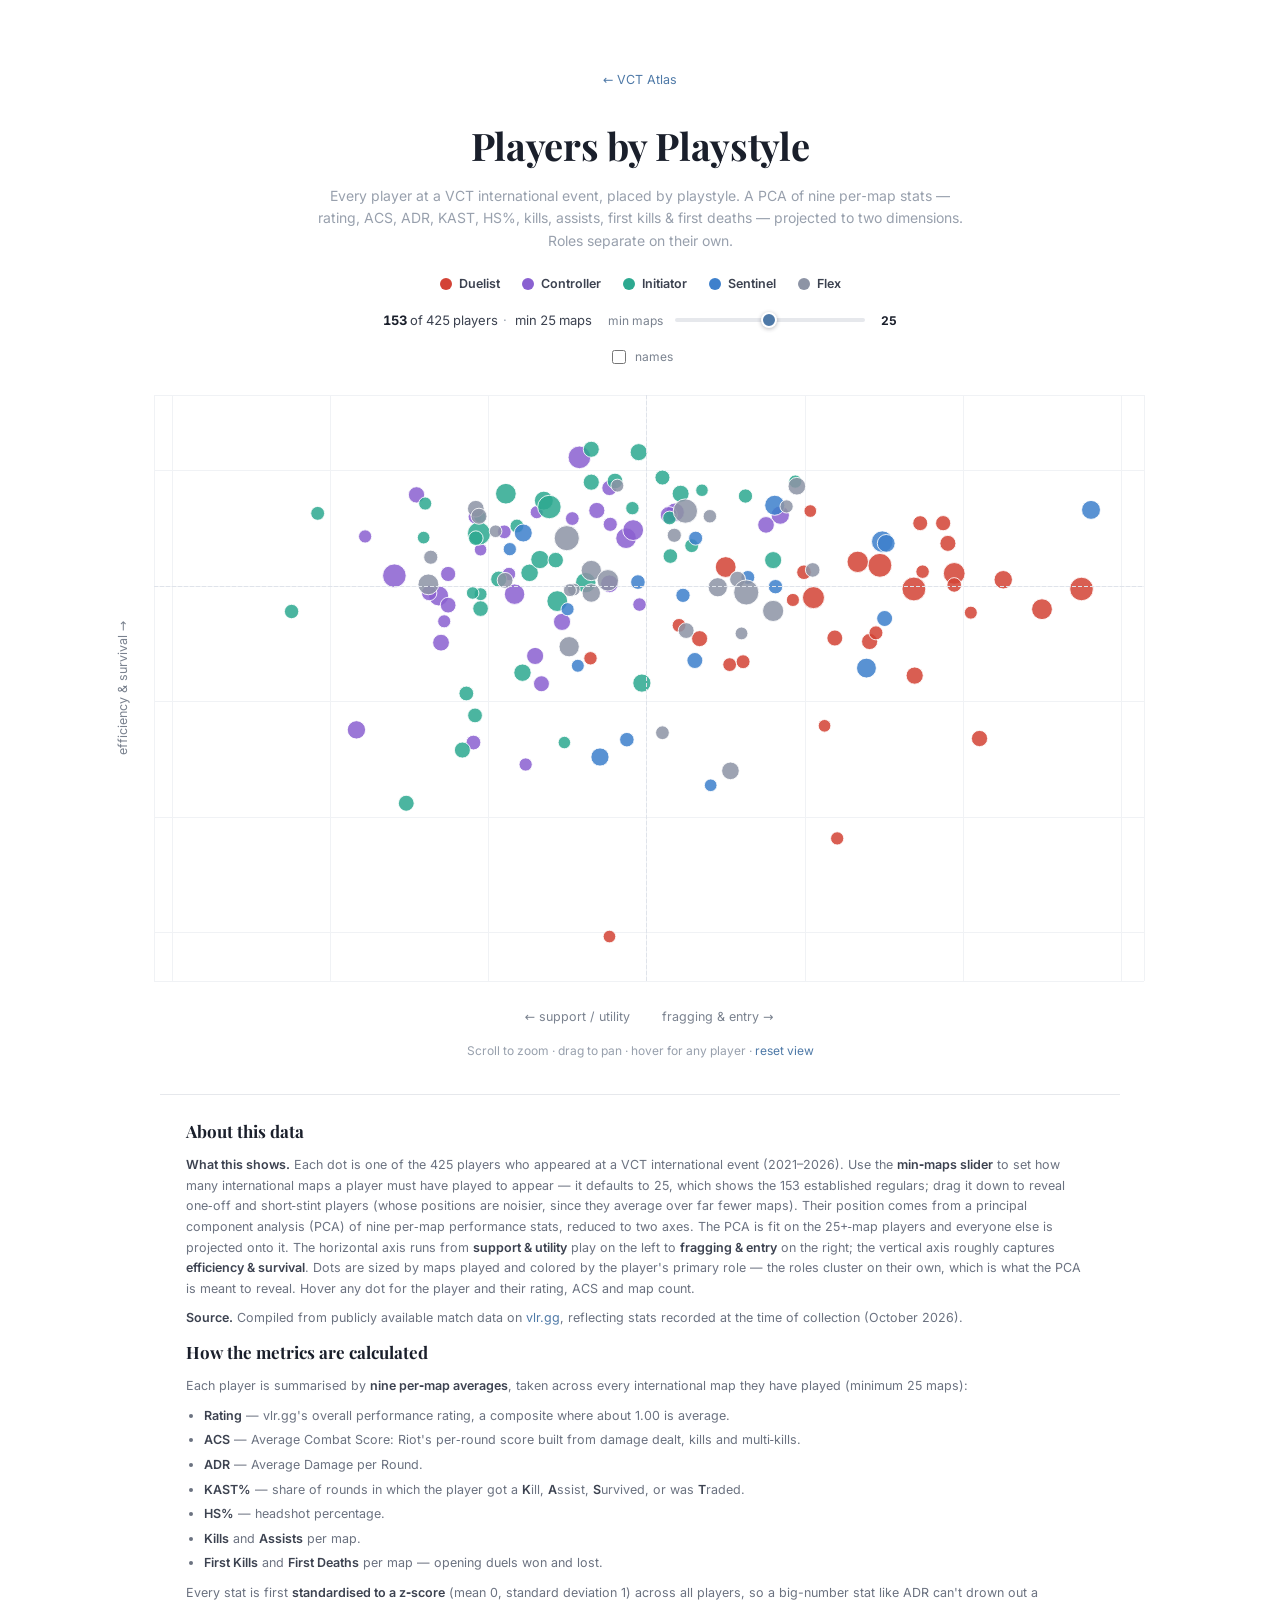
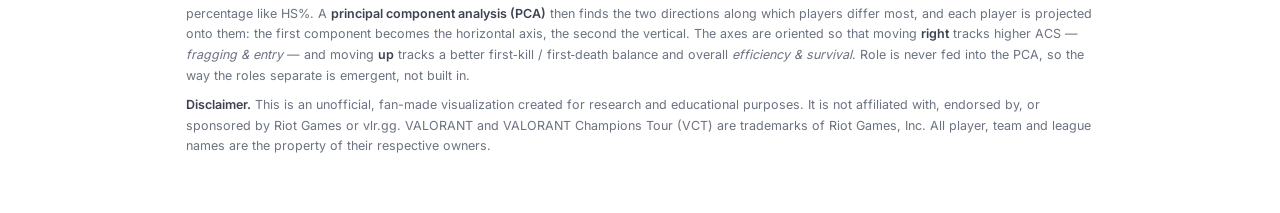
==== commit 85609e09: "Refresh atlas with Champions 2026 data" ====
--- a/site/player-galaxy/index.html
+++ b/site/player-galaxy/index.html
@@ -131,10 +131,10 @@
 
 <footer id="disclaimer">
   <h2>About this data</h2>
-  <p><strong>What this shows.</strong> Each dot is one of the 406 players who appeared at a VCT
+  <p><strong>What this shows.</strong> Each dot is one of the 425 players who appeared at a VCT
   international event (2021&ndash;2026). Use the <strong>min&#8209;maps slider</strong> to set how
   many international maps a player must have played to appear &mdash; it defaults to 25, which shows
-  the 148 established regulars; drag it down to reveal one&#8209;off and short&#8209;stint players
+  the 153 established regulars; drag it down to reveal one&#8209;off and short&#8209;stint players
   (whose positions are noisier, since they average over far fewer maps). Their position comes from a
   principal component analysis (PCA) of nine per&#8209;map performance stats, reduced to two axes.
   The PCA is fit on the 25+&#8209;map players and everyone else is projected onto it. The
@@ -145,7 +145,7 @@
   reveal. Hover any dot for the player and their rating, ACS and map count.</p>
   <p><strong>Source.</strong> Compiled from publicly available match data on
   <a href="https://www.vlr.gg" target="_blank" rel="noopener">vlr.gg</a>, reflecting stats recorded
-  at the time of collection (July 2026).</p>
+  at the time of collection (October 2026).</p>
 
   <h2>How the metrics are calculated</h2>
   <p>Each player is summarised by <strong>nine per&#8209;map averages</strong>, taken across every
@@ -180,7 +180,7 @@
 </footer>
 
 <script>
-const A = {"roles":[{"key":"duelist","label":"Duelist","color":"hsl(5,64%,52%)"},{"key":"controller","label":"Controller","color":"hsl(262,55%,60%)"},{"key":"initiator","label":"Initiator","color":"hsl(168,58%,42%)"},{"key":"sentinel","label":"Sentinel","color":"hsl(212,58%,52%)"},{"key":"flex","label":"Flex","color":"hsl(222,12%,60%)"}],"players":[{"n":"Meteor","x":2.81,"y":-1.47,"r":"sentinel","m":83,"a":226,"g":0.81},{"n":"t3xture","x":4.1,"y":-2.46,"r":"duelist","m":56,"a":238,"g":0.76},{"n":"Karon","x":-1.35,"y":-1.57,"r":"controller","m":53,"a":195,"g":0.69},{"n":"Lakia","x":-2.3,"y":-2.67,"r":"initiator","m":54,"a":177,"g":0.58},{"n":"Munchkin","x":-0.99,"y":-1.15,"r":"controller","m":89,"a":193,"g":0.78},{"n":"RieNs","x":-0.08,"y":-1.54,"r":"initiator","m":77,"a":211,"g":0.74},{"n":"paTiTek","x":-3.01,"y":-3.56,"r":"initiator","m":53,"a":178,"g":0.43},{"n":"Wo0t","x":1.03,"y":-3.01,"r":"flex","m":71,"a":211,"g":0.62},{"n":"Boo","x":-3.63,"y":-2.36,"r":"controller","m":79,"a":166,"g":0.61},{"n":"benjyfishy","x":-0.58,"y":-2.77,"r":"sentinel","m":77,"a":191,"g":0.63},{"n":"Mazino","x":-0.76,"y":-0.07,"r":"flex","m":80,"a":199,"g":0.86},{"n":"kiNgg","x":-0.54,"y":0.08,"r":"controller","m":72,"a":194,"g":0.92},{"n":"aspas","x":3.75,"y":0.27,"r":"duelist","m":124,"a":230,"g":1.05},{"n":"tex","x":0.81,"y":-3.24,"r":"sentinel","m":26,"a":202,"g":0.6},{"n":"C0M","x":-1.53,"y":0.26,"r":"initiator","m":70,"a":185,"g":0.91},{"n":"iZu","x":1.75,"y":-0.18,"r":"duelist","m":38,"a":212,"g":0.99},{"n":"Rossy","x":-1.05,"y":-7.56,"r":"controller","m":5,"a":218,"g":0},{"n":"xccurate","x":-1.79,"y":-8.79,"r":"sentinel","m":5,"a":180,"g":0},{"n":"Sayaplayer","x":2.19,"y":-2.26,"r":"duelist","m":26,"a":208,"g":0.8},{"n":"carpe","x":-3.35,"y":-2.5,"r":"initiator","m":23,"a":163,"g":0.58},{"n":"Asuna","x":0.78,"y":-1.91,"r":"flex","m":34,"a":212,"g":0.7},{"n":"Boostio","x":0.55,"y":-1.18,"r":"sentinel","m":53,"a":200,"g":0.79},{"n":"Cryocells","x":2.94,"y":-1.56,"r":"flex","m":35,"a":228,"g":0.82},{"n":"eeiu","x":-0.18,"y":-3.93,"r":"initiator","m":15,"a":211,"g":0.49},{"n":"bang","x":-1.2,"y":-1.41,"r":"controller","m":47,"a":187,"g":0.78},{"n":"AtaKaptan","x":-2.19,"y":-2.56,"r":"controller","m":42,"a":185,"g":0.61},{"n":"cNed","x":3.28,"y":-1.42,"r":"duelist","m":66,"a":229,"g":0.84},{"n":"yetujey","x":-0.36,"y":-3.16,"r":"sentinel","m":34,"a":197,"g":0.57},{"n":"qRaxs","x":-2.28,"y":-1.73,"r":"initiator","m":42,"a":190,"g":0.63},{"n":"MrFaliN","x":-2.18,"y":-2.11,"r":"initiator","m":42,"a":186,"g":0.63},{"n":"JonahP","x":-1.6,"y":-1.4,"r":"initiator","m":68,"a":188,"g":0.71},{"n":"leaf","x":1.79,"y":-0.49,"r":"flex","m":99,"a":219,"g":0.9},{"n":"trent","x":-0.84,"y":-0.3,"r":"initiator","m":89,"a":194,"g":0.88},{"n":"valyn","x":-1.92,"y":-0.37,"r":"controller","m":89,"a":184,"g":0.82},{"n":"icy","x":-0.45,"y":-5.76,"r":"duelist","m":26,"a":192,"g":0.32},{"n":"something","x":1.91,"y":-0.17,"r":"duelist","m":117,"a":210,"g":0.98},{"n":"mindfreak","x":-2.63,"y":-0.12,"r":"controller","m":100,"a":172,"g":0.86},{"n":"f0rsakeN","x":1.35,"y":-0.1,"r":"flex","m":169,"a":211,"g":0.95},{"n":"d4v41","x":-1.15,"y":0.89,"r":"flex","m":169,"a":190,"g":0.98},{"n":"Jinggg","x":2.86,"y":0.37,"r":"duelist","m":147,"a":231,"g":0.99},{"n":"Smoggy","x":-0.25,"y":0.9,"r":"flex","m":105,"a":200,"g":0.98},{"n":"ZmjjKK","x":4.91,"y":-0.32,"r":"duelist","m":107,"a":242,"g":1.02},{"n":"nobody","x":-1.12,"y":-0.21,"r":"initiator","m":107,"a":181,"g":0.89},{"n":"CHICHOO","x":-0.07,"y":1.06,"r":"controller","m":107,"a":200,"g":1.04},{"n":"Haodong","x":-2.52,"y":-0.29,"r":"controller","m":51,"a":169,"g":0.82},{"n":"Autumn","x":0.41,"y":-2.74,"r":"flex","m":27,"a":200,"g":0.66},{"n":"Lysoar","x":-2.6,"y":-0.9,"r":"controller","m":58,"a":173,"g":0.75},{"n":"Life","x":2.37,"y":-4.13,"r":"duelist","m":30,"a":209,"g":0.59},{"n":"AAAAY","x":-1.01,"y":-2.52,"r":"initiator","m":25,"a":192,"g":0.6},{"n":"BerLIN","x":-1.25,"y":-3.53,"r":"controller","m":25,"a":183,"g":0.51},{"n":"Derke","x":5.7,"y":0.08,"r":"duelist","m":132,"a":252,"g":1.11},{"n":"Chronicle","x":0.35,"y":1.48,"r":"flex","m":145,"a":210,"g":1.08},{"n":"Alfajer","x":2.86,"y":0.8,"r":"sentinel","m":121,"a":228,"g":1.09},{"n":"Leo","x":-0.79,"y":2.32,"r":"initiator","m":54,"a":208,"g":1.1},{"n":"Boaster","x":-3.2,"y":0.19,"r":"controller","m":153,"a":164,"g":0.88},{"n":"TvirusLuke","x":1.32,"y":-9.13,"r":"duelist","m":4,"a":202,"g":0},{"n":"vo0kashu","x":1.17,"y":-1.88,"r":"sentinel","m":9,"a":236,"g":0.67},{"n":"nizhaoTZH","x":-2.82,"y":-3.53,"r":"controller","m":11,"a":170,"g":0.49},{"n":"Shion7","x":-5.55,"y":-8.92,"r":"flex","m":4,"a":122,"g":0},{"n":"Nicc","x":-1.78,"y":-1.85,"r":"initiator","m":13,"a":184,"g":0.69},{"n":"Mixwell","x":-1.48,"y":-0.05,"r":"flex","m":24,"a":180,"g":0.91},{"n":"mittiii","x":-14.5,"y":-8.9,"r":"duelist","m":1,"a":0,"g":0},{"n":"Masayoshi","x":-14.5,"y":-8.9,"r":"duelist","m":1,"a":0,"g":0},{"n":"Lizhi","x":-14.5,"y":-8.9,"r":"initiator","m":1,"a":0,"g":0},{"n":"Monyet","x":-0.15,"y":-0.27,"r":"controller","m":32,"a":195,"g":0.92},{"n":"Zellsis","x":-1.62,"y":0.91,"r":"sentinel","m":75,"a":184,"g":0.97},{"n":"TenZ","x":1.75,"y":1.69,"r":"flex","m":71,"a":226,"g":1.12},{"n":"johnqt","x":-2.19,"y":1.32,"r":"flex","m":61,"a":174,"g":1.02},{"n":"zekken","x":4.34,"y":0.15,"r":"duelist","m":80,"a":237,"g":1.05},{"n":"Sacy","x":-1.37,"y":1.46,"r":"initiator","m":86,"a":191,"g":1.03},{"n":"cauanzin","x":0.32,"y":1.57,"r":"initiator","m":64,"a":212,"g":1.06},{"n":"tuyz","x":-2.94,"y":1.55,"r":"controller","m":57,"a":171,"g":1.03},{"n":"qck","x":1.13,"y":-0.74,"r":"flex","m":27,"a":196,"g":0.91},{"n":"Less","x":1.51,"y":1.4,"r":"sentinel","m":101,"a":214,"g":1.11},{"n":"saadhak","x":-0.79,"y":0.28,"r":"flex","m":104,"a":190,"g":0.93},{"n":"MiniBoo","x":2.29,"y":-0.82,"r":"duelist","m":53,"a":205,"g":0.95},{"n":"sh1n","x":0.89,"y":1.99,"r":"controller","m":12,"a":219,"g":1.1},{"n":"marteen","x":4.18,"y":1.65,"r":"duelist","m":16,"a":244,"g":1.24},{"n":"N4RRATE","x":0.57,"y":1.73,"r":"initiator","m":30,"a":217,"g":1.09},{"n":"MAGNUM","x":0.54,"y":0.84,"r":"sentinel","m":36,"a":202,"g":1.02},{"n":"tomaszy","x":-4.37,"y":-1.29,"r":"controller","m":7,"a":139,"g":0.75},{"n":"Kyedae","x":-13.38,"y":-8.02,"r":"sentinel","m":2,"a":0,"g":0},{"n":"mimi","x":-12.17,"y":-8.11,"r":"sentinel","m":2,"a":0,"g":0},{"n":"HITBOXKING","x":-14.5,"y":-8.9,"r":"flex","m":1,"a":0,"g":0},{"n":"Leviathan","x":-14.5,"y":-8.9,"r":"flex","m":1,"a":0,"g":0},{"n":"blackelespanolito","x":-14.5,"y":-8.9,"r":"flex","m":1,"a":0,"g":0},{"n":"nitr0","x":0.27,"y":2.3,"r":"controller","m":10,"a":203,"g":1.15},{"n":"Ethan","x":-1.73,"y":1.56,"r":"initiator","m":97,"a":188,"g":1.01},{"n":"steel","x":-2.1,"y":-0.49,"r":"sentinel","m":10,"a":174,"g":0.84},{"n":"Hiko","x":-1.78,"y":1.94,"r":"initiator","m":10,"a":187,"g":1.09},{"n":"yay","x":5.43,"y":1.33,"r":"sentinel","m":86,"a":251,"g":1.24},{"n":"Victor","x":0.9,"y":0.35,"r":"duelist","m":111,"a":203,"g":0.98},{"n":"Marved","x":0.27,"y":1.27,"r":"controller","m":81,"a":207,"g":1.05},{"n":"crashies","x":-1.28,"y":1.36,"r":"initiator","m":152,"a":188,"g":1.03},{"n":"FiNESSE","x":-2.77,"y":0.06,"r":"flex","m":111,"a":165,"g":0.84},{"n":"nAts","x":1.87,"y":1.43,"r":"controller","m":71,"a":224,"g":1.12},{"n":"Redgar","x":-2.52,"y":0.23,"r":"controller","m":46,"a":164,"g":0.93},{"n":"d3ffo","x":3.36,"y":0.28,"r":"duelist","m":32,"a":224,"g":1.09},{"n":"sheydos","x":0.22,"y":1.19,"r":"initiator","m":34,"a":199,"g":1.06},{"n":"Bazzi","x":-1.89,"y":0.16,"r":"initiator","m":8,"a":194,"g":0.88},{"n":"Fisker","x":-1.33,"y":-2.65,"r":"flex","m":10,"a":171,"g":0.71},{"n":"neth","x":-1.8,"y":0.01,"r":"flex","m":14,"a":182,"g":0.91},{"n":"ade","x":-5.48,"y":-1.51,"r":"controller","m":10,"a":131,"g":0.71},{"n":"Efina","x":-2.53,"y":-1.86,"r":"sentinel","m":10,"a":156,"g":0.74},{"n":"zunba","x":-2.21,"y":-0.47,"r":"controller","m":10,"a":174,"g":0.83},{"n":"Esperanza","x":-1.04,"y":-0.17,"r":"initiator","m":10,"a":191,"g":0.88},{"n":"fiveK","x":-3.44,"y":-1.42,"r":"initiator","m":10,"a":160,"g":0.68},{"n":"Bunny","x":2.91,"y":0.07,"r":"duelist","m":10,"a":229,"g":1},{"n":"ShahZaM","x":1.75,"y":1.79,"r":"initiator","m":30,"a":225,"g":1.15},{"n":"SicK","x":1.64,"y":1.36,"r":"flex","m":30,"a":215,"g":1.08},{"n":"zombs","x":-3.58,"y":0.85,"r":"controller","m":30,"a":160,"g":0.9},{"n":"dapr","x":-1.78,"y":0.64,"r":"sentinel","m":30,"a":180,"g":0.91},{"n":"keloqz","x":5.19,"y":0.83,"r":"duelist","m":16,"a":256,"g":1.17},{"n":"AvovA","x":-2.17,"y":0.07,"r":"controller","m":22,"a":172,"g":0.92},{"n":"nukkye","x":0.69,"y":1.21,"r":"flex","m":32,"a":212,"g":1.04},{"n":"koldamenta","x":-1.96,"y":0.94,"r":"flex","m":26,"a":177,"g":0.98},{"n":"Medusa","x":-0.18,"y":-0.87,"r":"sentinel","m":9,"a":195,"g":0.85},{"n":"liazzi","x":-0.8,"y":-1.13,"r":"duelist","m":4,"a":181,"g":0.82},{"n":"krain","x":-0.53,"y":0.92,"r":"initiator","m":4,"a":206,"g":0.95},{"n":"pleets","x":-1.96,"y":-0.21,"r":"controller","m":4,"a":182,"g":0.82},{"n":"Myssen","x":-3.08,"y":-2.23,"r":"flex","m":4,"a":157,"g":0.71},{"n":"shion","x":0.87,"y":-1.77,"r":"flex","m":4,"a":193,"g":0.8},{"n":"delz1k","x":-2.74,"y":-0.08,"r":"controller","m":48,"a":165,"g":0.85},{"n":"keznit","x":3.65,"y":0.76,"r":"duelist","m":54,"a":240,"g":1.09},{"n":"NagZ","x":0.61,"y":-0.83,"r":"duelist","m":54,"a":186,"g":0.92},{"n":"Klaus","x":-1.82,"y":0.13,"r":"flex","m":52,"a":179,"g":0.89},{"n":"Laz","x":1.54,"y":0.05,"r":"sentinel","m":39,"a":211,"g":1.02},{"n":"takej","x":0.07,"y":-0.32,"r":"flex","m":6,"a":208,"g":1.03},{"n":"crow","x":-4.45,"y":-0.39,"r":"initiator","m":39,"a":150,"g":0.77},{"n":"makiba","x":-7.24,"y":-3.31,"r":"controller","m":3,"a":110,"g":0.49},{"n":"Reita","x":-1.5,"y":-3.19,"r":"duelist","m":7,"a":168,"g":0.66},{"n":"barce","x":-6.59,"y":-2.94,"r":"controller","m":2,"a":114,"g":0.45},{"n":"murizzz","x":0.87,"y":0.56,"r":"duelist","m":13,"a":204,"g":0.97},{"n":"heat","x":3.39,"y":0.78,"r":"duelist","m":21,"a":236,"g":1.09},{"n":"v1xen","x":-3.75,"y":0.13,"r":"controller","m":11,"a":153,"g":0.82},{"n":"JhoW","x":-3.49,"y":-0.42,"r":"sentinel","m":11,"a":158,"g":0.73},{"n":"ntk","x":-1.61,"y":0.05,"r":"initiator","m":6,"a":178,"g":0.86},{"n":"zeek","x":1.93,"y":1.28,"r":"duelist","m":26,"a":224,"g":1.08},{"n":"starxo","x":-1.69,"y":1.04,"r":"initiator","m":35,"a":185,"g":0.98},{"n":"Kiles","x":-3.18,"y":-0.34,"r":"sentinel","m":24,"a":158,"g":0.8},{"n":"BONECOLD","x":-2.55,"y":-0.56,"r":"controller","m":29,"a":161,"g":0.82},{"n":"Izzy","x":3.24,"y":0.52,"r":"duelist","m":8,"a":222,"g":1.07},{"n":"russ","x":0.27,"y":1.49,"r":"initiator","m":8,"a":212,"g":1.04},{"n":"Brave","x":0.02,"y":0.89,"r":"controller","m":11,"a":208,"g":0.95},{"n":"Turko","x":-3.44,"y":0.69,"r":"initiator","m":11,"a":154,"g":0.96},{"n":"pAura","x":0.62,"y":-0.7,"r":"sentinel","m":8,"a":192,"g":0.99},{"n":"BuZz","x":3.45,"y":0.11,"r":"duelist","m":142,"a":228,"g":1.04},{"n":"Rb","x":-0.16,"y":0.11,"r":"flex","m":107,"a":191,"g":0.96},{"n":"MaKo","x":-0.95,"y":2.17,"r":"controller","m":138,"a":202,"g":1.12},{"n":"stax","x":-1.77,"y":1.01,"r":"initiator","m":130,"a":183,"g":1},{"n":"k1Ng","x":-0.08,"y":0.6,"r":"sentinel","m":15,"a":193,"g":0.98},{"n":"shiba","x":-5.35,"y":-1.03,"r":"initiator","m":5,"a":129,"g":0.71},{"n":"Benkai","x":-2.74,"y":0.52,"r":"flex","m":37,"a":168,"g":0.94},{"n":"Sayf","x":1.99,"y":0.31,"r":"flex","m":41,"a":216,"g":1.02},{"n":"soulcas","x":-1.89,"y":0.15,"r":"initiator","m":55,"a":178,"g":0.9},{"n":"Jamppi","x":0.93,"y":-0.06,"r":"flex","m":69,"a":200,"g":0.97},{"n":"jawgemo","x":2.65,"y":0.56,"r":"duelist","m":102,"a":221,"g":1.05},{"n":"Demon1","x":3.35,"y":1.11,"r":"duelist","m":44,"a":224,"g":1.18},{"n":"Yuicaw","x":-0.22,"y":-0.95,"r":"sentinel","m":23,"a":182,"g":0.9},{"n":"Zest","x":-1.37,"y":0.48,"r":"initiator","m":78,"a":183,"g":0.97},{"n":"Dep","x":0.37,"y":-0.6,"r":"duelist","m":34,"a":199,"g":0.9},{"n":"SugarZ3ro","x":-0.99,"y":1.16,"r":"controller","m":34,"a":197,"g":1},{"n":"TENNN","x":0.98,"y":-1.26,"r":"duelist","m":34,"a":198,"g":0.86},{"n":"ardiis","x":2.88,"y":0.75,"r":"sentinel","m":73,"a":224,"g":1.06},{"n":"s0m","x":-0.56,"y":1.65,"r":"controller","m":47,"a":198,"g":1.05},{"n":"MOJJ","x":-0.21,"y":0.17,"r":"sentinel","m":23,"a":193,"g":0.97},{"n":"qw1","x":3.48,"y":-0.92,"r":"duelist","m":23,"a":218,"g":0.98},{"n":"xeta","x":-2.84,"y":0.83,"r":"initiator","m":26,"a":168,"g":0.92},{"n":"ban","x":-2.05,"y":-0.81,"r":"controller","m":20,"a":172,"g":0.82},{"n":"Knight","x":-2.12,"y":-0.09,"r":"initiator","m":28,"a":173,"g":0.89},{"n":"whzy","x":3.96,"y":-0.39,"r":"duelist","m":28,"a":235,"g":1},{"n":"DK","x":-4.66,"y":-0.55,"r":"controller","m":11,"a":145,"g":0.78},{"n":"yosemite","x":-1.11,"y":0.25,"r":"controller","m":15,"a":186,"g":0.94},{"n":"Biank","x":-2.24,"y":-0.08,"r":"initiator","m":25,"a":176,"g":0.85},{"n":"DaveeyS","x":-0.45,"y":0.42,"r":"sentinel","m":6,"a":183,"g":0.98},{"n":"Melser","x":-1.77,"y":0.23,"r":"controller","m":31,"a":176,"g":0.94},{"n":"Shao","x":-0.18,"y":2.27,"r":"initiator","m":65,"a":202,"g":1.16},{"n":"Zyppan","x":1.5,"y":0.47,"r":"initiator","m":65,"a":211,"g":1.01},{"n":"SUYGETSU","x":0.4,"y":1.37,"r":"controller","m":56,"a":203,"g":1.07},{"n":"ANGE1","x":-1.43,"y":-1.13,"r":"controller","m":65,"a":174,"g":0.79},{"n":"Cloud","x":0.61,"y":1.64,"r":"initiator","m":25,"a":213,"g":1.14},{"n":"Fit1nho","x":3.21,"y":0.13,"r":"duelist","m":12,"a":217,"g":1},{"n":"rhyme","x":-3.22,"y":0.65,"r":"controller","m":12,"a":169,"g":0.91},{"n":"hoody","x":0.78,"y":1.22,"r":"flex","m":18,"a":213,"g":1.06},{"n":"bipo","x":-0.91,"y":-1.7,"r":"duelist","m":9,"a":168,"g":0.78},{"n":"Minny","x":-0.51,"y":-0.25,"r":"sentinel","m":9,"a":183,"g":0.95},{"n":"GLYPH","x":-3.65,"y":1.16,"r":"controller","m":9,"a":171,"g":0.93},{"n":"Shr1mp","x":-3.26,"y":-0.01,"r":"initiator","m":8,"a":159,"g":0.9},{"n":"Au1","x":-1.19,"y":0.08,"r":"controller","m":8,"a":193,"g":0.87},{"n":"f4ngeer","x":1.82,"y":-1,"r":"duelist","m":8,"a":206,"g":0.96},{"n":"K1ra","x":-0.1,"y":-0.64,"r":"flex","m":8,"a":193,"g":0.94},{"n":"iamgrq","x":-2.48,"y":-0.22,"r":"flex","m":8,"a":176,"g":0.83},{"n":"cb","x":-1.43,"y":-1.45,"r":"duelist","m":4,"a":166,"g":0.73},{"n":"nerve","x":-2.52,"y":-0.3,"r":"controller","m":6,"a":169,"g":0.85},{"n":"koalanoob","x":-0.71,"y":0.26,"r":"flex","m":6,"a":191,"g":0.9},{"n":"alym","x":0.32,"y":-2.56,"r":"duelist","m":6,"a":180,"g":0.75},{"n":"artzin","x":-0.97,"y":-0.03,"r":"flex","m":25,"a":184,"g":0.9},{"n":"lovers rock","x":0.56,"y":-0.05,"r":"duelist","m":8,"a":197,"g":0.93},{"n":"Crewen","x":0.12,"y":-0.94,"r":"sentinel","m":8,"a":188,"g":0.9},{"n":"Loita","x":-1.69,"y":1.16,"r":"controller","m":8,"a":187,"g":1.03},{"n":"Lar0k","x":3.09,"y":0.18,"r":"duelist","m":8,"a":218,"g":1.07},{"n":"Rosé","x":-2.83,"y":-1.64,"r":"initiator","m":8,"a":157,"g":0.74},{"n":"Xross","x":0.16,"y":2.62,"r":"initiator","m":10,"a":210,"g":1.16},{"n":"Ivy","x":0.98,"y":1.17,"r":"controller","m":10,"a":208,"g":1.1},{"n":"Dambi","x":4.16,"y":0.72,"r":"duelist","m":10,"a":237,"g":1.11},{"n":"Francis","x":2.74,"y":1.16,"r":"duelist","m":10,"a":225,"g":1.08},{"n":"invy","x":-0.16,"y":1.97,"r":"initiator","m":40,"a":206,"g":1.13},{"n":"keiko","x":1.46,"y":1.18,"r":"controller","m":48,"a":212,"g":1.11},{"n":"mada","x":2.92,"y":-0.93,"r":"duelist","m":43,"a":209,"g":0.97},{"n":"brawk","x":-0.91,"y":1.71,"r":"initiator","m":43,"a":197,"g":1.05},{"n":"skuba","x":0,"y":1.52,"r":"controller","m":43,"a":198,"g":1.1},{"n":"purp0","x":-1.98,"y":0.09,"r":"initiator","m":6,"a":170,"g":0.86},{"n":"wayne","x":-1.36,"y":-0.35,"r":"controller","m":6,"a":182,"g":0.88},{"n":"kamo","x":2.35,"y":-1.15,"r":"duelist","m":28,"a":204,"g":0.93},{"n":"BABYBAY","x":-0.59,"y":-0.56,"r":"duelist","m":21,"a":182,"g":0.9},{"n":"happywei","x":1.68,"y":0.23,"r":"sentinel","m":31,"a":215,"g":1.05},{"n":"Rarga","x":1.35,"y":-1.09,"r":"duelist","m":31,"a":201,"g":0.89},{"n":"NoMan","x":-0.43,"y":-0.78,"r":"duelist","m":27,"a":182,"g":0.89},{"n":"WsLeo","x":-3.31,"y":-0.57,"r":"initiator","m":20,"a":161,"g":0.79},{"n":"hiro","x":-1.3,"y":0.92,"r":"initiator","m":14,"a":185,"g":1},{"n":"primmie","x":2.56,"y":1.16,"r":"duelist","m":10,"a":236,"g":1.17},{"n":"Governor","x":-0.52,"y":-1.82,"r":"flex","m":4,"a":183,"g":0.74},{"n":"JitBoyS","x":-1.79,"y":-0.8,"r":"flex","m":16,"a":175,"g":0.78},{"n":"Crws","x":-2.13,"y":-0.35,"r":"initiator","m":50,"a":171,"g":0.83},{"n":"Shyy","x":-0.26,"y":1.33,"r":"initiator","m":31,"a":198,"g":1.04},{"n":"mta","x":-1.81,"y":-0.08,"r":"initiator","m":8,"a":174,"g":0.89},{"n":"S1Mon","x":-4.17,"y":1.22,"r":"initiator","m":35,"a":159,"g":0.93},{"n":"Foxy9","x":-1,"y":-0.03,"r":"flex","m":28,"a":185,"g":0.91},{"n":"BeYN","x":-2.18,"y":0.83,"r":"initiator","m":41,"a":174,"g":0.98},{"n":"Flashback","x":1.89,"y":0.28,"r":"duelist","m":41,"a":210,"g":1.03},{"n":"nephh","x":-3.1,"y":0.15,"r":"initiator","m":17,"a":172,"g":0.87},{"n":"Flex1n","x":-2.38,"y":-0.13,"r":"controller","m":13,"a":170,"g":0.85},{"n":"trexx","x":0.6,"y":1.89,"r":"initiator","m":36,"a":214,"g":1.11},{"n":"runneR","x":0.54,"y":0.17,"r":"sentinel","m":7,"a":205,"g":0.91},{"n":"ceNder","x":-0.03,"y":0.16,"r":"controller","m":12,"a":195,"g":0.98},{"n":"Kicks","x":-2.18,"y":1.11,"r":"initiator","m":17,"a":180,"g":0.98},{"n":"LuoK1ng","x":-1.66,"y":0.77,"r":"controller","m":14,"a":188,"g":0.94},{"n":"Kai","x":1.84,"y":-0.09,"r":"sentinel","m":14,"a":210,"g":1.03},{"n":"FengF","x":0.49,"y":-1.49,"r":"duelist","m":14,"a":188,"g":0.84},{"n":"heybay","x":-4.04,"y":-0.2,"r":"initiator","m":14,"a":155,"g":0.8},{"n":"xenom","x":-4.44,"y":0.92,"r":"controller","m":19,"a":154,"g":0.91},{"n":"Verno","x":-0.21,"y":1.92,"r":"initiator","m":19,"a":206,"g":1.1},{"n":"cortezia","x":0.04,"y":0.4,"r":"sentinel","m":19,"a":190,"g":1.01},{"n":"PatMen","x":-1.73,"y":0.11,"r":"initiator","m":42,"a":176,"g":0.9},{"n":"Viva","x":-3.11,"y":-0.08,"r":"initiator","m":11,"a":159,"g":0.87},{"n":"coconut","x":-5.15,"y":-0.7,"r":"controller","m":11,"a":142,"g":0.72},{"n":"HYUNMIN","x":1.78,"y":-0.17,"r":"duelist","m":29,"a":211,"g":0.98},{"n":"free1ng","x":-1.01,"y":-0.34,"r":"sentinel","m":29,"a":177,"g":0.92},{"n":"Kushy","x":-2.11,"y":-0.49,"r":"initiator","m":12,"a":177,"g":0.88},{"n":"Jemkin","x":2.03,"y":-1.35,"r":"duelist","m":12,"a":208,"g":0.92},{"n":"xffero","x":-0.96,"y":-0.13,"r":"flex","m":20,"a":182,"g":0.91},{"n":"crazyguy","x":-4.03,"y":-0.97,"r":"initiator","m":12,"a":149,"g":0.79},{"n":"kaajak","x":3.76,"y":0.06,"r":"duelist","m":41,"a":224,"g":1.1},{"n":"Jieni7","x":-1.18,"y":-0.23,"r":"flex","m":17,"a":183,"g":0.89},{"n":"Levius","x":-1.46,"y":-0.61,"r":"sentinel","m":13,"a":170,"g":0.9},{"n":"rushia","x":-1.69,"y":0.19,"r":"controller","m":13,"a":181,"g":0.9},{"n":"ara","x":1.79,"y":-1.15,"r":"duelist","m":13,"a":199,"g":0.93},{"n":"westside","x":-0.35,"y":-0.5,"r":"sentinel","m":13,"a":187,"g":0.99},{"n":"Flickless","x":-3.44,"y":1.19,"r":"initiator","m":13,"a":174,"g":0.93},{"n":"grubinho","x":-2.51,"y":-0.46,"r":"controller","m":13,"a":169,"g":0.82},{"n":"DH","x":-0.95,"y":0.31,"r":"controller","m":6,"a":186,"g":0.96},{"n":"doma","x":-0.44,"y":1.71,"r":"flex","m":28,"a":201,"g":1.05},{"n":"Akeman","x":2,"y":-1.38,"r":"duelist","m":4,"a":197,"g":0.86},{"n":"SpiritZ1","x":1.93,"y":-0.43,"r":"duelist","m":9,"a":213,"g":0.91},{"n":"SEIDER","x":-2.89,"y":-1.29,"r":"controller","m":10,"a":154,"g":0.81},{"n":"sScary","x":-1.85,"y":0.94,"r":"controller","m":34,"a":181,"g":0.96},{"n":"Surf","x":2.71,"y":-1.29,"r":"duelist","m":18,"a":205,"g":0.91},{"n":"Sushiboys","x":-0.17,"y":0.12,"r":"sentinel","m":41,"a":188,"g":0.93},{"n":"foxz","x":0.22,"y":0.55,"r":"initiator","m":41,"a":200,"g":0.97},{"n":"Russ","x":-3.7,"y":-1.68,"r":"flex","m":10,"a":145,"g":0.65},{"n":"Tacolilla","x":2.07,"y":0.03,"r":"sentinel","m":23,"a":206,"g":1.04},{"n":"adverso","x":0.23,"y":0.41,"r":"initiator","m":17,"a":200,"g":0.94},{"n":"BcJ","x":-1.01,"y":1.3,"r":"flex","m":22,"a":193,"g":0.95},{"n":"AYRIN","x":-2.92,"y":0.12,"r":"controller","m":21,"a":168,"g":0.83},{"n":"dephh","x":-2.65,"y":-0.34,"r":"initiator","m":20,"a":165,"g":0.78},{"n":"xnfri","x":-2.57,"y":-0.48,"r":"flex","m":9,"a":170,"g":0.8},{"n":"JoXJo","x":-1.74,"y":0.67,"r":"initiator","m":7,"a":183,"g":0.95},{"n":"Derialy","x":-1.59,"y":-2,"r":"sentinel","m":7,"a":167,"g":0.77},{"n":"BlackWiz","x":-2.92,"y":-1.61,"r":"controller","m":7,"a":155,"g":0.7},{"n":"pANcada","x":-0.51,"y":1.07,"r":"controller","m":37,"a":193,"g":1.04},{"n":"Enzo","x":-2.83,"y":1.41,"r":"initiator","m":29,"a":172,"g":0.98},{"n":"Mistic","x":-2.16,"y":1.19,"r":"flex","m":54,"a":176,"g":0.99},{"n":"ScreaM","x":3.61,"y":1.1,"r":"duelist","m":46,"a":242,"g":1.15},{"n":"L1NK","x":-1.42,"y":1.27,"r":"controller","m":29,"a":186,"g":1.02},{"n":"Kryptix","x":-3.66,"y":0.97,"r":"controller","m":9,"a":162,"g":0.89},{"n":"bnj","x":-2.98,"y":0.13,"r":"controller","m":13,"a":166,"g":0.91},{"n":"penny","x":2.81,"y":0.38,"r":"duelist","m":15,"a":215,"g":1.02},{"n":"effys","x":-1.32,"y":1.54,"r":"initiator","m":10,"a":187,"g":1.04},{"n":"vanity","x":-2.16,"y":0.62,"r":"controller","m":25,"a":177,"g":0.89},{"n":"jammyz","x":-1.06,"y":-0.2,"r":"controller","m":10,"a":176,"g":0.87},{"n":"gaabxx","x":0.13,"y":-1.36,"r":"flex","m":5,"a":200,"g":1.02},{"n":"deNaro","x":-4.73,"y":-0.69,"r":"initiator","m":5,"a":161,"g":0.78},{"n":"prozin","x":3.17,"y":-1.36,"r":"duelist","m":5,"a":237,"g":0.92},{"n":"fra","x":-6.35,"y":-2.41,"r":"sentinel","m":5,"a":122,"g":0.6},{"n":"light","x":-6.1,"y":-1.84,"r":"controller","m":5,"a":125,"g":0.68},{"n":"allow","x":0.74,"y":-1.28,"r":"duelist","m":11,"a":198,"g":0.86},{"n":"peri","x":-1.31,"y":0.42,"r":"controller","m":11,"a":184,"g":0.97},{"n":"Suggest","x":-1.48,"y":-0.73,"r":"duelist","m":13,"a":182,"g":0.83},{"n":"solo","x":-1.55,"y":-0.53,"r":"initiator","m":11,"a":188,"g":0.8},{"n":"sutecas","x":-1.77,"y":-0.98,"r":"controller","m":13,"a":167,"g":0.85},{"n":"gtn","x":-2.27,"y":-0.94,"r":"duelist","m":13,"a":165,"g":0.78},{"n":"frz","x":-1.76,"y":-1.37,"r":"duelist","m":15,"a":160,"g":0.75},{"n":"Patiphan","x":2.74,"y":0.3,"r":"duelist","m":16,"a":225,"g":1.02},{"n":"zepher","x":0.42,"y":0.18,"r":"duelist","m":4,"a":202,"g":0.89},{"n":"rion","x":-3.23,"y":-1.77,"r":"controller","m":4,"a":148,"g":0.66},{"n":"Nivera","x":0.29,"y":0.89,"r":"flex","m":37,"a":201,"g":1.05},{"n":"Witz","x":-0.62,"y":1.11,"r":"initiator","m":9,"a":205,"g":1},{"n":"BORKUM","x":-3.1,"y":-0.09,"r":"controller","m":13,"a":169,"g":0.9},{"n":"DubsteP","x":1.74,"y":-0.63,"r":"duelist","m":13,"a":207,"g":0.96},{"n":"dispenser","x":0.39,"y":1.82,"r":"sentinel","m":9,"a":212,"g":1.13},{"n":"JessieVash","x":0.66,"y":1.04,"r":"initiator","m":13,"a":219,"g":1.01},{"n":"nzr","x":-1.73,"y":1.31,"r":"initiator","m":17,"a":178,"g":0.98},{"n":"xand","x":3.34,"y":0.12,"r":"duelist","m":15,"a":229,"g":1.05},{"n":"Khalil","x":-2.94,"y":-0.69,"r":"controller","m":15,"a":160,"g":0.77},{"n":"mazin","x":-3.21,"y":-1.42,"r":"flex","m":15,"a":147,"g":0.72},{"n":"Xeppaa","x":0.19,"y":1.02,"r":"initiator","m":15,"a":207,"g":0.99},{"n":"mitch","x":-0.33,"y":0.77,"r":"sentinel","m":10,"a":185,"g":0.97},{"n":"mwzera","x":-0.89,"y":0.44,"r":"initiator","m":9,"a":190,"g":0.87},{"n":"SuperBusS","x":-4.3,"y":-1.82,"r":"controller","m":5,"a":143,"g":0.69},{"n":"SantaGolf","x":-3.98,"y":-1.18,"r":"sentinel","m":4,"a":140,"g":0.79},{"n":"LAMMYSNAX","x":0.94,"y":0.63,"r":"initiator","m":4,"a":213,"g":0.97},{"n":"PTC","x":-1.24,"y":-1.43,"r":"initiator","m":4,"a":169,"g":0.81},{"n":"JohnOlsen","x":0.94,"y":-1.53,"r":"duelist","m":4,"a":192,"g":0.83},{"n":"bezn1","x":-1.12,"y":-0.06,"r":"sentinel","m":7,"a":192,"g":0.88},{"n":"Jonn","x":-0.83,"y":-1.15,"r":"duelist","m":7,"a":182,"g":0.82},{"n":"H1ber","x":3.46,"y":-0.23,"r":"duelist","m":4,"a":231,"g":0.96},{"n":"Meddo","x":-3.31,"y":-1.34,"r":"flex","m":6,"a":153,"g":0.74},{"n":"neT","x":-0.65,"y":-0.83,"r":"sentinel","m":5,"a":179,"g":0.86},{"n":"Serial","x":-1.92,"y":-1.45,"r":"sentinel","m":6,"a":155,"g":0.82},{"n":"SiuFatBB","x":-3.81,"y":0.29,"r":"initiator","m":16,"a":151,"g":0.91},{"n":"Juicy","x":3,"y":-0.98,"r":"duelist","m":16,"a":212,"g":0.94},{"n":"Spring","x":3.38,"y":2.04,"r":"controller","m":16,"a":244,"g":1.21},{"n":"Midi","x":-5.56,"y":-2.15,"r":"initiator","m":4,"a":132,"g":0.57},{"n":"Ash","x":-1.95,"y":1.28,"r":"initiator","m":12,"a":174,"g":1.05},{"n":"tarik","x":-11.92,"y":-7.65,"r":"duelist","m":2,"a":0,"g":0},{"n":"Vinnie","x":-11.94,"y":-7.74,"r":"initiator","m":1,"a":0,"g":0},{"n":"joshseki","x":-13.36,"y":-7.52,"r":"controller","m":1,"a":0,"g":0},{"n":"Yvonnie","x":-14.41,"y":-7.72,"r":"sentinel","m":1,"a":0,"g":0},{"n":"meL","x":-10.81,"y":-6.36,"r":"controller","m":1,"a":0,"g":0},{"n":"Sidsity","x":-11.42,"y":-7.63,"r":"initiator","m":1,"a":0,"g":0},{"n":"Disguised Toast","x":-12.42,"y":-7.66,"r":"sentinel","m":1,"a":0,"g":0},{"n":"Jacob","x":-13.99,"y":-7.97,"r":"initiator","m":1,"a":0,"g":0},{"n":"eKo","x":-2.8,"y":-0.46,"r":"flex","m":2,"a":158,"g":0.77},{"n":"TS","x":-0.57,"y":2.13,"r":"controller","m":2,"a":193,"g":1.08},{"n":"Secret","x":-5.59,"y":0.28,"r":"initiator","m":2,"a":146,"g":0.71},{"n":"stellar","x":-1.5,"y":0.41,"r":"sentinel","m":15,"a":178,"g":0.92},{"n":"Derrek","x":-1.74,"y":0.36,"r":"initiator","m":15,"a":177,"g":0.89},{"n":"Paula","x":-12.7,"y":-6.07,"r":"initiator","m":1,"a":0,"g":0},{"n":"SirMaza","x":-13.42,"y":-6.87,"r":"controller","m":1,"a":0,"g":0},{"n":"SkRossi","x":-7,"y":-2.97,"r":"flex","m":4,"a":98,"g":0.48},{"n":"FRTTT","x":-12.52,"y":-8.01,"r":"flex","m":1,"a":0,"g":0},{"n":"vela","x":-13.36,"y":-7.52,"r":"initiator","m":1,"a":0,"g":0},{"n":"garnetS","x":4.17,"y":0.34,"r":"duelist","m":7,"a":230,"g":1.05},{"n":"QutionerX","x":4.53,"y":-1.44,"r":"duelist","m":3,"a":241,"g":0.97},{"n":"SouhcNi","x":-3.37,"y":-0.97,"r":"initiator","m":3,"a":154,"g":0.81},{"n":"AsLanM4shadoW","x":-3.35,"y":-1.01,"r":"sentinel","m":3,"a":149,"g":0.78},{"n":"Wolfen","x":2.86,"y":-3.98,"r":"duelist","m":2,"a":186,"g":0.71},{"n":"Twisten","x":6.04,"y":1.17,"r":"duelist","m":5,"a":264,"g":1.23},{"n":"Destrian","x":-3.96,"y":0.39,"r":"controller","m":5,"a":159,"g":0.92},{"n":"MOLSI","x":0.62,"y":3.8,"r":"initiator","m":5,"a":234,"g":1.15},{"n":"Lmemore","x":-0.2,"y":-0.81,"r":"sentinel","m":2,"a":203,"g":0.88},{"n":"Emman","x":1.4,"y":2.63,"r":"flex","m":2,"a":233,"g":1.15},{"n":"EJAY","x":-0.49,"y":-2.13,"r":"duelist","m":1,"a":189,"g":0.74},{"n":"fl1pzjder","x":-0.04,"y":-0.62,"r":"flex","m":8,"a":185,"g":0.95},{"n":"2GE","x":-6.72,"y":-2.33,"r":"controller","m":1,"a":111,"g":0.47},{"n":"Jremy","x":-2.8,"y":-0.85,"r":"flex","m":4,"a":163,"g":0.79},{"n":"YuChEn","x":-1.14,"y":0.89,"r":"controller","m":3,"a":189,"g":1.04},{"n":"xms","x":-3.11,"y":-0.2,"r":"sentinel","m":5,"a":158,"g":0.87},{"n":"Newzera","x":-4.18,"y":-0.56,"r":"initiator","m":5,"a":139,"g":0.85},{"n":"dgzin","x":2.94,"y":-0.93,"r":"duelist","m":9,"a":202,"g":0.93},{"n":"Anthem","x":-3.33,"y":-1.22,"r":"sentinel","m":2,"a":159,"g":0.71},{"n":"Seoldam","x":-4.41,"y":-5.81,"r":"duelist","m":1,"a":129,"g":0.22},{"n":"axeddy","x":-3.87,"y":-0.92,"r":"initiator","m":2,"a":164,"g":0.74},{"n":"RgLMeister","x":-4.69,"y":1.24,"r":"controller","m":2,"a":174,"g":0.82},{"n":"jzz","x":-1.22,"y":0.71,"r":"initiator","m":2,"a":194,"g":0.94},{"n":"Sylvan","x":-3.3,"y":2.43,"r":"controller","m":19,"a":186,"g":1.02},{"n":"kamyk","x":-1.71,"y":0.39,"r":"initiator","m":7,"a":180,"g":0.85},{"n":"KOHAL","x":-14.5,"y":-8.9,"r":"flex","m":1,"a":0,"g":0},{"n":"Doenmo","x":-14.5,"y":-8.9,"r":"flex","m":1,"a":0,"g":0},{"n":"MintAuka","x":-14.5,"y":-8.9,"r":"flex","m":1,"a":0,"g":0},{"n":"cgrs","x":-4.74,"y":-0.84,"r":"initiator","m":16,"a":141,"g":0.72},{"n":"Sato","x":1.81,"y":1.42,"r":"duelist","m":23,"a":229,"g":1.1},{"n":"Neon","x":2.62,"y":1.41,"r":"flex","m":23,"a":223,"g":1.21},{"n":"spike","x":2.81,"y":1.48,"r":"duelist","m":23,"a":236,"g":1.14},{"n":"blowz","x":-2.22,"y":1.79,"r":"initiator","m":23,"a":181,"g":1.1},{"n":"xavi8k","x":-3.61,"y":0.06,"r":"flex","m":9,"a":156,"g":0.83},{"n":"Kr1stal","x":0.85,"y":1.68,"r":"initiator","m":9,"a":212,"g":1.16},{"n":"UdoTan","x":3.44,"y":0.33,"r":"duelist","m":9,"a":233,"g":1.05},{"n":"PROFEK","x":-2.39,"y":1.63,"r":"controller","m":14,"a":185,"g":1.05},{"n":"Sayonara","x":0.39,"y":0.25,"r":"flex","m":14,"a":206,"g":0.99},{"n":"s0pp","x":3.48,"y":-0.12,"r":"duelist","m":15,"a":225,"g":1.04},{"n":"KROSTALY","x":-2.62,"y":1.25,"r":"initiator","m":15,"a":177,"g":0.98},{"n":"xeus","x":2.47,"y":-0.19,"r":"duelist","m":15,"a":216,"g":1.02},{"n":"sociablEE","x":-1.72,"y":1.07,"r":"controller","m":15,"a":185,"g":0.99},{"n":"koshmaras","x":1.65,"y":-1.6,"r":"duelist","m":5,"a":201,"g":0.9},{"n":"Killua","x":-3,"y":-1.94,"r":"initiator","m":5,"a":150,"g":0.74},{"n":"Leviathan","x":-4.34,"y":-2.38,"r":"controller","m":5,"a":145,"g":0.64},{"n":"YHchen","x":-1.35,"y":2.33,"r":"initiator","m":5,"a":207,"g":1.07},{"n":"monk","x":0.33,"y":1.25,"r":"sentinel","m":5,"a":217,"g":0.99},{"n":"bunt","x":-2.79,"y":0.09,"r":"controller","m":5,"a":180,"g":0.83},{"n":"zjc","x":-3.08,"y":-1.99,"r":"initiator","m":5,"a":151,"g":0.72},{"n":"dimasick","x":-2.62,"y":0.07,"r":"controller","m":12,"a":166,"g":0.9},{"n":"Famouz","x":-1.77,"y":-0.8,"r":"flex","m":6,"a":172,"g":0.77},{"n":"blaZek1ng","x":-2.42,"y":-0.11,"r":"flex","m":6,"a":176,"g":0.9},{"n":"BerserX","x":-1.33,"y":-3,"r":"duelist","m":6,"a":156,"g":0.62},{"n":"Will","x":5.01,"y":0.93,"r":"duelist","m":7,"a":245,"g":1.13}],"total":406,"defMin":25,"axis":{"xmin":-6.15,"xmax":6.37,"ymin":-6.51,"ymax":3.37}};
+const A = {"roles":[{"key":"duelist","label":"Duelist","color":"hsl(5,64%,52%)"},{"key":"controller","label":"Controller","color":"hsl(262,55%,60%)"},{"key":"initiator","label":"Initiator","color":"hsl(168,58%,42%)"},{"key":"sentinel","label":"Sentinel","color":"hsl(212,58%,52%)"},{"key":"flex","label":"Flex","color":"hsl(222,12%,60%)"}],"players":[{"n":"Meteor","x":2.78,"y":-1.42,"r":"sentinel","m":98,"a":223,"g":0.84},{"n":"t3xture","x":4.21,"y":-2.64,"r":"duelist","m":56,"a":238,"g":0.76},{"n":"Karon","x":-1.33,"y":-1.69,"r":"controller","m":53,"a":195,"g":0.69},{"n":"Lakia","x":-2.33,"y":-2.84,"r":"initiator","m":54,"a":177,"g":0.58},{"n":"Munchkin","x":-0.98,"y":-1.05,"r":"flex","m":104,"a":192,"g":0.8},{"n":"RieNs","x":-0.06,"y":-1.68,"r":"initiator","m":77,"a":211,"g":0.74},{"n":"paTiTek","x":-3.04,"y":-3.76,"r":"initiator","m":53,"a":178,"g":0.43},{"n":"Wo0t","x":1.06,"y":-3.2,"r":"flex","m":71,"a":211,"g":0.62},{"n":"Boo","x":-3.67,"y":-2.49,"r":"controller","m":79,"a":166,"g":0.61},{"n":"benjyfishy","x":-0.59,"y":-2.96,"r":"sentinel","m":77,"a":191,"g":0.63},{"n":"Mazino","x":-0.7,"y":-0.12,"r":"flex","m":80,"a":199,"g":0.86},{"n":"kiNgg","x":-0.47,"y":0.04,"r":"controller","m":72,"a":194,"g":0.92},{"n":"aspas","x":3.89,"y":0.22,"r":"duelist","m":124,"a":230,"g":1.05},{"n":"tex","x":0.81,"y":-3.45,"r":"sentinel","m":26,"a":202,"g":0.6},{"n":"C0M","x":-1.48,"y":0.23,"r":"initiator","m":70,"a":185,"g":0.91},{"n":"iZu","x":1.15,"y":0.12,"r":"flex","m":53,"a":206,"g":1.01},{"n":"Rossy","x":-1.13,"y":-7.99,"r":"controller","m":5,"a":218,"g":0},{"n":"xccurate","x":-1.91,"y":-9.26,"r":"sentinel","m":5,"a":180,"g":0},{"n":"Sayaplayer","x":2.25,"y":-2.42,"r":"duelist","m":26,"a":208,"g":0.8},{"n":"carpe","x":-3.39,"y":-2.64,"r":"initiator","m":23,"a":163,"g":0.58},{"n":"Asuna","x":0.5,"y":-0.77,"r":"flex","m":52,"a":209,"g":0.83},{"n":"Boostio","x":0.61,"y":-1.29,"r":"sentinel","m":53,"a":200,"g":0.79},{"n":"Cryocells","x":3.01,"y":-0.56,"r":"sentinel","m":53,"a":227,"g":0.95},{"n":"eeiu","x":-0.2,"y":-4.18,"r":"initiator","m":15,"a":211,"g":0.49},{"n":"bang","x":-1.07,"y":-0.62,"r":"controller","m":65,"a":190,"g":0.87},{"n":"AtaKaptan","x":-2.19,"y":-2.71,"r":"controller","m":42,"a":185,"g":0.61},{"n":"cNed","x":3.39,"y":-1.55,"r":"duelist","m":66,"a":229,"g":0.84},{"n":"yetujey","x":-0.25,"y":-2.66,"r":"sentinel","m":40,"a":197,"g":0.65},{"n":"qRaxs","x":-2.28,"y":-1.86,"r":"initiator","m":42,"a":190,"g":0.63},{"n":"MrFaliN","x":-2.17,"y":-2.24,"r":"initiator","m":42,"a":186,"g":0.63},{"n":"JonahP","x":-1.57,"y":-1.5,"r":"initiator","m":68,"a":188,"g":0.71},{"n":"leaf","x":1.6,"y":-0.43,"r":"flex","m":116,"a":216,"g":0.91},{"n":"trent","x":-0.77,"y":0.06,"r":"initiator","m":106,"a":196,"g":0.92},{"n":"valyn","x":-1.67,"y":-0.14,"r":"controller","m":106,"a":186,"g":0.85},{"n":"icy","x":-0.47,"y":-6.07,"r":"duelist","m":26,"a":192,"g":0.32},{"n":"something","x":2.11,"y":-0.2,"r":"duelist","m":128,"a":211,"g":0.99},{"n":"mindfreak","x":-2.63,"y":-0.17,"r":"controller","m":100,"a":172,"g":0.86},{"n":"f0rsakeN","x":1.26,"y":-0.11,"r":"flex","m":180,"a":209,"g":0.95},{"n":"d4v41","x":-1.01,"y":0.83,"r":"flex","m":180,"a":190,"g":0.98},{"n":"Jinggg","x":2.95,"y":0.36,"r":"duelist","m":158,"a":231,"g":0.99},{"n":"Smoggy","x":-0.26,"y":0.83,"r":"controller","m":109,"a":199,"g":0.98},{"n":"ZmjjKK","x":5,"y":-0.4,"r":"duelist","m":111,"a":241,"g":1.02},{"n":"nobody","x":-1.13,"y":-0.26,"r":"initiator","m":111,"a":182,"g":0.89},{"n":"CHICHOO","x":-0.17,"y":0.97,"r":"controller","m":111,"a":197,"g":1.03},{"n":"Haodong","x":-2.51,"y":-0.33,"r":"controller","m":51,"a":169,"g":0.82},{"n":"Autumn","x":0.2,"y":-2.54,"r":"flex","m":34,"a":195,"g":0.69},{"n":"Lysoar","x":-2.6,"y":-0.98,"r":"controller","m":62,"a":173,"g":0.76},{"n":"Life","x":2.41,"y":-4.37,"r":"duelist","m":30,"a":209,"g":0.59},{"n":"AAAAY","x":-1.04,"y":-2.71,"r":"initiator","m":25,"a":192,"g":0.6},{"n":"BerLIN","x":-1.53,"y":-3.09,"r":"controller","m":30,"a":182,"g":0.57},{"n":"Derke","x":5.5,"y":-0.05,"r":"duelist","m":153,"a":247,"g":1.09},{"n":"Chronicle","x":0.49,"y":1.3,"r":"flex","m":166,"a":209,"g":1.07},{"n":"Alfajer","x":2.98,"y":0.77,"r":"sentinel","m":121,"a":228,"g":1.09},{"n":"Leo","x":-0.7,"y":2.37,"r":"initiator","m":54,"a":208,"g":1.1},{"n":"Boaster","x":-3.19,"y":0.18,"r":"controller","m":153,"a":164,"g":0.88},{"n":"TvirusLuke","x":1.31,"y":-9.6,"r":"duelist","m":4,"a":202,"g":0},{"n":"vo0kashu","x":1.22,"y":-2.04,"r":"sentinel","m":9,"a":236,"g":0.67},{"n":"nizhaoTZH","x":-2.89,"y":-3.73,"r":"controller","m":11,"a":170,"g":0.49},{"n":"Shion7","x":-5.72,"y":-9.36,"r":"flex","m":4,"a":122,"g":0},{"n":"Nicc","x":-1.8,"y":-2,"r":"initiator","m":13,"a":184,"g":0.69},{"n":"Mixwell","x":-1.44,"y":-0.09,"r":"flex","m":24,"a":180,"g":0.91},{"n":"mittiii","x":-14.86,"y":-9.31,"r":"duelist","m":1,"a":0,"g":0},{"n":"Masayoshi","x":-14.86,"y":-9.31,"r":"duelist","m":1,"a":0,"g":0},{"n":"Lizhi","x":-14.86,"y":-9.31,"r":"initiator","m":1,"a":0,"g":0},{"n":"Monyet","x":-0.09,"y":-0.32,"r":"controller","m":32,"a":195,"g":0.92},{"n":"Zellsis","x":-1.56,"y":0.92,"r":"sentinel","m":75,"a":184,"g":0.97},{"n":"TenZ","x":1.9,"y":1.73,"r":"flex","m":71,"a":226,"g":1.12},{"n":"johnqt","x":-2.16,"y":1.34,"r":"flex","m":61,"a":174,"g":1.02},{"n":"zekken","x":4.51,"y":0.11,"r":"duelist","m":80,"a":237,"g":1.05},{"n":"Sacy","x":-1.3,"y":1.48,"r":"initiator","m":86,"a":191,"g":1.03},{"n":"cauanzin","x":0.43,"y":1.6,"r":"initiator","m":64,"a":212,"g":1.06},{"n":"tuyz","x":-2.91,"y":1.58,"r":"controller","m":57,"a":171,"g":1.03},{"n":"qck","x":1.2,"y":-0.82,"r":"flex","m":27,"a":196,"g":0.91},{"n":"Less","x":1.62,"y":1.4,"r":"sentinel","m":101,"a":214,"g":1.11},{"n":"saadhak","x":-0.7,"y":0.27,"r":"flex","m":104,"a":190,"g":0.93},{"n":"MiniBoo","x":2.38,"y":-0.9,"r":"duelist","m":53,"a":205,"g":0.95},{"n":"sh1n","x":1,"y":2.03,"r":"controller","m":12,"a":219,"g":1.1},{"n":"marteen","x":4.36,"y":1.67,"r":"duelist","m":16,"a":244,"g":1.24},{"n":"N4RRATE","x":1.25,"y":1.56,"r":"initiator","m":38,"a":220,"g":1.1},{"n":"MAGNUM","x":0.62,"y":0.83,"r":"sentinel","m":36,"a":202,"g":1.02},{"n":"tomaszy","x":-4.43,"y":-1.37,"r":"controller","m":7,"a":139,"g":0.75},{"n":"Kyedae","x":-13.68,"y":-8.38,"r":"sentinel","m":2,"a":0,"g":0},{"n":"mimi","x":-12.46,"y":-8.49,"r":"sentinel","m":2,"a":0,"g":0},{"n":"HITBOXKING","x":-14.86,"y":-9.31,"r":"flex","m":1,"a":0,"g":0},{"n":"Leviathan","x":-14.86,"y":-9.31,"r":"flex","m":1,"a":0,"g":0},{"n":"blackelespanolito","x":-14.86,"y":-9.31,"r":"flex","m":1,"a":0,"g":0},{"n":"nitr0","x":0.37,"y":2.35,"r":"controller","m":10,"a":203,"g":1.15},{"n":"Ethan","x":-1.78,"y":1.6,"r":"initiator","m":109,"a":186,"g":1.01},{"n":"steel","x":-2.08,"y":-0.56,"r":"sentinel","m":10,"a":174,"g":0.84},{"n":"Hiko","x":-1.73,"y":1.98,"r":"initiator","m":10,"a":187,"g":1.09},{"n":"yay","x":5.62,"y":1.32,"r":"sentinel","m":86,"a":251,"g":1.24},{"n":"Victor","x":1,"y":0.33,"r":"duelist","m":111,"a":203,"g":0.98},{"n":"Marved","x":0.36,"y":1.28,"r":"controller","m":81,"a":207,"g":1.05},{"n":"crashies","x":-1.23,"y":1.37,"r":"initiator","m":152,"a":188,"g":1.03},{"n":"FiNESSE","x":-2.76,"y":0.03,"r":"flex","m":111,"a":165,"g":0.84},{"n":"nAts","x":1.69,"y":1.23,"r":"controller","m":79,"a":219,"g":1.09},{"n":"Redgar","x":-2.51,"y":0.21,"r":"controller","m":46,"a":164,"g":0.93},{"n":"d3ffo","x":3.49,"y":0.25,"r":"duelist","m":32,"a":224,"g":1.09},{"n":"sheydos","x":0.29,"y":1.18,"r":"initiator","m":34,"a":199,"g":1.06},{"n":"Bazzi","x":-1.86,"y":0.12,"r":"initiator","m":8,"a":194,"g":0.88},{"n":"Fisker","x":-1.36,"y":-2.82,"r":"flex","m":10,"a":171,"g":0.71},{"n":"neth","x":-1.77,"y":-0.04,"r":"flex","m":14,"a":182,"g":0.91},{"n":"ade","x":-5.56,"y":-1.61,"r":"controller","m":10,"a":131,"g":0.71},{"n":"Efina","x":-2.58,"y":-2,"r":"sentinel","m":10,"a":156,"g":0.74},{"n":"zunba","x":-2.21,"y":-0.54,"r":"controller","m":10,"a":174,"g":0.83},{"n":"Esperanza","x":-1.04,"y":-0.24,"r":"initiator","m":10,"a":191,"g":0.88},{"n":"fiveK","x":-3.48,"y":-1.53,"r":"initiator","m":10,"a":160,"g":0.68},{"n":"Bunny","x":3.05,"y":0.02,"r":"duelist","m":10,"a":229,"g":1},{"n":"ShahZaM","x":1.88,"y":1.81,"r":"initiator","m":30,"a":225,"g":1.15},{"n":"SicK","x":1.77,"y":1.38,"r":"flex","m":30,"a":215,"g":1.08},{"n":"zombs","x":-3.56,"y":0.86,"r":"controller","m":30,"a":160,"g":0.9},{"n":"dapr","x":-1.73,"y":0.64,"r":"sentinel","m":30,"a":180,"g":0.91},{"n":"keloqz","x":5.34,"y":0.79,"r":"duelist","m":16,"a":256,"g":1.17},{"n":"AvovA","x":-2.16,"y":0.03,"r":"controller","m":22,"a":172,"g":0.92},{"n":"nukkye","x":0.8,"y":1.21,"r":"flex","m":32,"a":212,"g":1.04},{"n":"koldamenta","x":-1.91,"y":0.95,"r":"flex","m":26,"a":177,"g":0.98},{"n":"Medusa","x":-0.14,"y":-0.96,"r":"sentinel","m":9,"a":195,"g":0.85},{"n":"liazzi","x":-0.79,"y":-1.24,"r":"duelist","m":4,"a":181,"g":0.82},{"n":"krain","x":-0.47,"y":0.9,"r":"initiator","m":4,"a":206,"g":0.95},{"n":"pleets","x":-1.92,"y":-0.26,"r":"controller","m":4,"a":182,"g":0.82},{"n":"Myssen","x":-3.17,"y":-2.37,"r":"flex","m":4,"a":157,"g":0.71},{"n":"shion","x":0.9,"y":-1.9,"r":"flex","m":4,"a":193,"g":0.8},{"n":"delz1k","x":-2.75,"y":-0.12,"r":"controller","m":48,"a":165,"g":0.85},{"n":"keznit","x":3.81,"y":0.74,"r":"duelist","m":54,"a":240,"g":1.09},{"n":"NagZ","x":0.67,"y":-0.91,"r":"duelist","m":54,"a":186,"g":0.92},{"n":"Klaus","x":-1.79,"y":0.1,"r":"flex","m":52,"a":179,"g":0.89},{"n":"Laz","x":1.63,"y":-0.01,"r":"sentinel","m":39,"a":211,"g":1.02},{"n":"takej","x":0.11,"y":-0.41,"r":"flex","m":6,"a":208,"g":1.03},{"n":"crow","x":-4.49,"y":-0.44,"r":"initiator","m":39,"a":150,"g":0.77},{"n":"makiba","x":-7.38,"y":-3.48,"r":"controller","m":3,"a":110,"g":0.49},{"n":"Reita","x":-1.53,"y":-3.38,"r":"duelist","m":7,"a":168,"g":0.66},{"n":"barce","x":-6.69,"y":-3.08,"r":"controller","m":2,"a":114,"g":0.45},{"n":"murizzz","x":0.96,"y":0.54,"r":"duelist","m":13,"a":204,"g":0.97},{"n":"heat","x":3.51,"y":0.74,"r":"duelist","m":21,"a":236,"g":1.09},{"n":"v1xen","x":-3.77,"y":0.1,"r":"controller","m":11,"a":153,"g":0.82},{"n":"JhoW","x":-3.49,"y":-0.46,"r":"sentinel","m":11,"a":158,"g":0.73},{"n":"ntk","x":-1.58,"y":0.01,"r":"initiator","m":6,"a":178,"g":0.86},{"n":"zeek","x":2.07,"y":1.3,"r":"duelist","m":26,"a":224,"g":1.08},{"n":"starxo","x":-1.64,"y":1.04,"r":"initiator","m":35,"a":185,"g":0.98},{"n":"Kiles","x":-3.21,"y":-0.4,"r":"sentinel","m":24,"a":158,"g":0.8},{"n":"BONECOLD","x":-2.56,"y":-0.61,"r":"controller","m":29,"a":161,"g":0.82},{"n":"Izzy","x":3.38,"y":0.49,"r":"duelist","m":8,"a":222,"g":1.07},{"n":"russ","x":0.34,"y":1.48,"r":"initiator","m":8,"a":212,"g":1.04},{"n":"Brave","x":0.09,"y":0.89,"r":"controller","m":11,"a":208,"g":0.95},{"n":"Turko","x":-3.46,"y":0.68,"r":"initiator","m":11,"a":154,"g":0.96},{"n":"pAura","x":0.67,"y":-0.78,"r":"sentinel","m":8,"a":192,"g":0.99},{"n":"BuZz","x":3.38,"y":-0.05,"r":"duelist","m":157,"a":226,"g":1.02},{"n":"Rb","x":-0.49,"y":0.1,"r":"flex","m":120,"a":187,"g":0.95},{"n":"MaKo","x":-0.85,"y":2.23,"r":"controller","m":138,"a":202,"g":1.12},{"n":"stax","x":-2.12,"y":0.91,"r":"initiator","m":145,"a":179,"g":0.98},{"n":"k1Ng","x":-0.03,"y":0.58,"r":"sentinel","m":15,"a":193,"g":0.98},{"n":"shiba","x":-5.4,"y":-1.1,"r":"initiator","m":5,"a":129,"g":0.71},{"n":"Benkai","x":-2.73,"y":0.5,"r":"flex","m":37,"a":168,"g":0.94},{"n":"Sayf","x":2.1,"y":0.28,"r":"flex","m":41,"a":216,"g":1.02},{"n":"soulcas","x":-1.87,"y":0.12,"r":"initiator","m":55,"a":178,"g":0.9},{"n":"Jamppi","x":0.9,"y":-0.02,"r":"flex","m":90,"a":200,"g":0.97},{"n":"jawgemo","x":2.67,"y":0.42,"r":"duelist","m":119,"a":220,"g":1.03},{"n":"Demon1","x":3.46,"y":1.09,"r":"duelist","m":44,"a":224,"g":1.18},{"n":"Yuicaw","x":-0.87,"y":-1.38,"r":"sentinel","m":28,"a":174,"g":0.86},{"n":"Zest","x":-1.35,"y":0.46,"r":"initiator","m":78,"a":183,"g":0.97},{"n":"Dep","x":0.41,"y":-0.68,"r":"duelist","m":34,"a":199,"g":0.9},{"n":"SugarZ3ro","x":-0.94,"y":1.17,"r":"controller","m":34,"a":197,"g":1},{"n":"TENNN","x":1.05,"y":-1.36,"r":"duelist","m":34,"a":198,"g":0.86},{"n":"ardiis","x":3.03,"y":0.74,"r":"sentinel","m":73,"a":224,"g":1.06},{"n":"s0m","x":-0.47,"y":1.7,"r":"controller","m":47,"a":198,"g":1.05},{"n":"MOJJ","x":-0.15,"y":0.13,"r":"sentinel","m":23,"a":193,"g":0.97},{"n":"qw1","x":3.59,"y":-1.02,"r":"duelist","m":23,"a":218,"g":0.98},{"n":"xeta","x":-2.82,"y":0.84,"r":"initiator","m":26,"a":168,"g":0.92},{"n":"ban","x":-2.05,"y":-0.89,"r":"controller","m":20,"a":172,"g":0.82},{"n":"Knight","x":-2.1,"y":-0.14,"r":"initiator","m":28,"a":173,"g":0.89},{"n":"whzy","x":4.1,"y":-0.46,"r":"duelist","m":28,"a":235,"g":1},{"n":"DK","x":-4.7,"y":-0.6,"r":"controller","m":11,"a":145,"g":0.78},{"n":"yosemite","x":-1.06,"y":0.22,"r":"controller","m":15,"a":186,"g":0.94},{"n":"Biank","x":-2.2,"y":-0.12,"r":"initiator","m":25,"a":176,"g":0.85},{"n":"DaveeyS","x":-0.41,"y":0.38,"r":"sentinel","m":6,"a":183,"g":0.98},{"n":"Melser","x":-1.74,"y":0.21,"r":"controller","m":31,"a":176,"g":0.94},{"n":"Shao","x":-0.1,"y":2.32,"r":"initiator","m":65,"a":202,"g":1.16},{"n":"Zyppan","x":1.6,"y":0.45,"r":"initiator","m":65,"a":211,"g":1.01},{"n":"SUYGETSU","x":0.28,"y":1.23,"r":"controller","m":64,"a":201,"g":1.06},{"n":"ANGE1","x":-1.41,"y":-1.21,"r":"controller","m":65,"a":174,"g":0.79},{"n":"Cloud","x":0.7,"y":1.66,"r":"initiator","m":25,"a":213,"g":1.14},{"n":"Fit1nho","x":3.35,"y":0.09,"r":"duelist","m":12,"a":217,"g":1},{"n":"rhyme","x":-3.2,"y":0.66,"r":"controller","m":12,"a":169,"g":0.91},{"n":"hoody","x":0.89,"y":1.23,"r":"flex","m":18,"a":213,"g":1.06},{"n":"bipo","x":-0.89,"y":-1.8,"r":"duelist","m":9,"a":168,"g":0.78},{"n":"Minny","x":-0.48,"y":-0.3,"r":"sentinel","m":9,"a":183,"g":0.95},{"n":"GLYPH","x":-3.63,"y":1.18,"r":"controller","m":9,"a":171,"g":0.93},{"n":"Shr1mp","x":-3.3,"y":-0.05,"r":"initiator","m":8,"a":159,"g":0.9},{"n":"Au1","x":-1.16,"y":0.02,"r":"controller","m":8,"a":193,"g":0.87},{"n":"f4ngeer","x":1.87,"y":-1.11,"r":"duelist","m":8,"a":206,"g":0.96},{"n":"K1ra","x":-0.07,"y":-0.73,"r":"flex","m":8,"a":193,"g":0.94},{"n":"iamgrq","x":-2.48,"y":-0.27,"r":"flex","m":8,"a":176,"g":0.83},{"n":"cb","x":-1.44,"y":-1.55,"r":"duelist","m":4,"a":166,"g":0.73},{"n":"nerve","x":-2.53,"y":-0.35,"r":"controller","m":6,"a":169,"g":0.85},{"n":"koalanoob","x":-0.65,"y":0.24,"r":"flex","m":6,"a":191,"g":0.9},{"n":"alym","x":0.35,"y":-2.7,"r":"duelist","m":6,"a":180,"g":0.75},{"n":"artzin","x":-0.92,"y":-0.06,"r":"flex","m":25,"a":184,"g":0.9},{"n":"lovers rock","x":0.64,"y":-0.1,"r":"duelist","m":8,"a":197,"g":0.93},{"n":"Crewen","x":0.13,"y":-1.04,"r":"sentinel","m":8,"a":188,"g":0.9},{"n":"Loita","x":-1.65,"y":1.17,"r":"controller","m":8,"a":187,"g":1.03},{"n":"Lar0k","x":3.21,"y":0.14,"r":"duelist","m":8,"a":218,"g":1.07},{"n":"Rosé","x":-2.86,"y":-1.74,"r":"initiator","m":8,"a":157,"g":0.74},{"n":"Xross","x":-0.89,"y":1.84,"r":"initiator","m":23,"a":194,"g":1.07},{"n":"Ivy","x":-0.16,"y":0.51,"r":"sentinel","m":23,"a":194,"g":1.03},{"n":"Dambi","x":2.2,"y":-0.44,"r":"duelist","m":23,"a":214,"g":0.96},{"n":"Francis","x":2.55,"y":0.08,"r":"duelist","m":23,"a":218,"g":1.01},{"n":"invy","x":-0.4,"y":1.82,"r":"initiator","m":51,"a":202,"g":1.1},{"n":"keiko","x":1.51,"y":1.06,"r":"controller","m":60,"a":210,"g":1.11},{"n":"mada","x":2.82,"y":-0.96,"r":"duelist","m":55,"a":207,"g":0.97},{"n":"brawk","x":-0.7,"y":1.8,"r":"initiator","m":55,"a":199,"g":1.05},{"n":"skuba","x":-0.63,"y":1.31,"r":"controller","m":55,"a":190,"g":1.06},{"n":"purp0","x":-2.01,"y":0.04,"r":"initiator","m":6,"a":170,"g":0.86},{"n":"wayne","x":-1.34,"y":-0.41,"r":"controller","m":6,"a":182,"g":0.88},{"n":"kamo","x":2.9,"y":-0.81,"r":"duelist","m":36,"a":213,"g":0.97},{"n":"BABYBAY","x":0.46,"y":-0.16,"r":"sentinel","m":38,"a":192,"g":0.97},{"n":"happywei","x":1.28,"y":0.15,"r":"sentinel","m":35,"a":209,"g":1.03},{"n":"Rarga","x":1.22,"y":-1.31,"r":"duelist","m":35,"a":198,"g":0.89},{"n":"NoMan","x":-0.71,"y":-1.25,"r":"duelist","m":31,"a":178,"g":0.84},{"n":"WsLeo","x":-3.13,"y":-0.63,"r":"initiator","m":24,"a":163,"g":0.81},{"n":"hiro","x":-1.26,"y":0.92,"r":"initiator","m":14,"a":185,"g":1},{"n":"primmie","x":2.67,"y":1.13,"r":"duelist","m":10,"a":236,"g":1.17},{"n":"Governor","x":-0.48,"y":-1.94,"r":"flex","m":4,"a":183,"g":0.74},{"n":"JitBoyS","x":-1.79,"y":-0.87,"r":"flex","m":16,"a":175,"g":0.78},{"n":"Crws","x":-2.1,"y":-0.39,"r":"initiator","m":50,"a":171,"g":0.83},{"n":"Shyy","x":-0.18,"y":1.35,"r":"initiator","m":31,"a":198,"g":1.04},{"n":"mta","x":-1.8,"y":-0.12,"r":"initiator","m":8,"a":174,"g":0.89},{"n":"S1Mon","x":-4.16,"y":1.26,"r":"initiator","m":35,"a":159,"g":0.93},{"n":"Foxy9","x":-0.97,"y":-0.07,"r":"flex","m":28,"a":185,"g":0.91},{"n":"BeYN","x":-2.16,"y":0.83,"r":"initiator","m":41,"a":174,"g":0.98},{"n":"Flashback","x":1.99,"y":0.24,"r":"duelist","m":41,"a":210,"g":1.03},{"n":"nephh","x":-3.08,"y":0.13,"r":"initiator","m":17,"a":172,"g":0.87},{"n":"Flex1n","x":-2.36,"y":-0.16,"r":"controller","m":13,"a":170,"g":0.85},{"n":"trexx","x":0.2,"y":1.88,"r":"initiator","m":44,"a":210,"g":1.09},{"n":"runneR","x":0.63,"y":0.13,"r":"sentinel","m":7,"a":205,"g":0.91},{"n":"ceNder","x":0.03,"y":0.12,"r":"controller","m":12,"a":195,"g":0.98},{"n":"Kicks","x":-2.11,"y":1.2,"r":"initiator","m":25,"a":182,"g":1},{"n":"LuoK1ng","x":-1.64,"y":0.76,"r":"controller","m":14,"a":188,"g":0.94},{"n":"Kai","x":1.92,"y":-0.15,"r":"sentinel","m":14,"a":210,"g":1.03},{"n":"FengF","x":0.52,"y":-1.6,"r":"duelist","m":14,"a":188,"g":0.84},{"n":"heybay","x":-4.05,"y":-0.23,"r":"initiator","m":14,"a":155,"g":0.8},{"n":"xenom","x":-4.44,"y":0.95,"r":"controller","m":19,"a":154,"g":0.91},{"n":"Verno","x":-0.13,"y":1.96,"r":"initiator","m":19,"a":206,"g":1.1},{"n":"cortezia","x":0.08,"y":0.37,"r":"sentinel","m":19,"a":190,"g":1.01},{"n":"PatMen","x":-1.15,"y":0.45,"r":"initiator","m":49,"a":185,"g":0.94},{"n":"Viva","x":-3.13,"y":-0.13,"r":"initiator","m":11,"a":159,"g":0.87},{"n":"coconut","x":-5.21,"y":-0.75,"r":"controller","m":11,"a":142,"g":0.72},{"n":"HYUNMIN","x":1.85,"y":-0.24,"r":"duelist","m":29,"a":211,"g":0.98},{"n":"free1ng","x":-1,"y":-0.4,"r":"sentinel","m":29,"a":177,"g":0.92},{"n":"Kushy","x":-2.14,"y":-0.56,"r":"initiator","m":12,"a":177,"g":0.88},{"n":"Jemkin","x":2.09,"y":-1.46,"r":"duelist","m":12,"a":208,"g":0.92},{"n":"xffero","x":-0.94,"y":-0.19,"r":"flex","m":20,"a":182,"g":0.91},{"n":"crazyguy","x":-4.07,"y":-1.04,"r":"initiator","m":12,"a":149,"g":0.79},{"n":"kaajak","x":3.89,"y":0.02,"r":"duelist","m":41,"a":224,"g":1.1},{"n":"Jieni7","x":-1.16,"y":-0.29,"r":"flex","m":17,"a":183,"g":0.89},{"n":"Levius","x":-1.46,"y":-0.69,"r":"sentinel","m":13,"a":170,"g":0.9},{"n":"rushia","x":-1.65,"y":0.17,"r":"controller","m":13,"a":181,"g":0.9},{"n":"ara","x":1.85,"y":-1.24,"r":"duelist","m":13,"a":199,"g":0.93},{"n":"westside","x":-0.34,"y":-0.58,"r":"sentinel","m":13,"a":187,"g":0.99},{"n":"Flickless","x":-3.42,"y":1.22,"r":"initiator","m":13,"a":174,"g":0.93},{"n":"grubinho","x":-2.5,"y":-0.5,"r":"controller","m":13,"a":169,"g":0.82},{"n":"DH","x":-0.89,"y":0.3,"r":"controller","m":6,"a":186,"g":0.96},{"n":"doma","x":-0.37,"y":1.74,"r":"flex","m":28,"a":201,"g":1.05},{"n":"Akeman","x":2.08,"y":-1.48,"r":"duelist","m":4,"a":197,"g":0.86},{"n":"SpiritZ1","x":2.01,"y":-0.49,"r":"duelist","m":9,"a":213,"g":0.91},{"n":"SEIDER","x":-2.95,"y":-1.39,"r":"controller","m":10,"a":154,"g":0.81},{"n":"sScary","x":-1.8,"y":0.94,"r":"controller","m":34,"a":181,"g":0.96},{"n":"Surf","x":2.81,"y":-1.39,"r":"duelist","m":18,"a":205,"g":0.91},{"n":"Sushiboys","x":-0.11,"y":0.07,"r":"sentinel","m":41,"a":188,"g":0.93},{"n":"foxz","x":0.3,"y":0.52,"r":"initiator","m":41,"a":200,"g":0.97},{"n":"Russ","x":-3.73,"y":-1.76,"r":"flex","m":10,"a":145,"g":0.65},{"n":"Tacolilla","x":2.17,"y":-0.01,"r":"sentinel","m":23,"a":206,"g":1.04},{"n":"adverso","x":0.3,"y":0.39,"r":"initiator","m":17,"a":200,"g":0.94},{"n":"BcJ","x":-0.91,"y":1.33,"r":"flex","m":22,"a":193,"g":0.95},{"n":"AYRIN","x":-2.92,"y":0.09,"r":"controller","m":21,"a":168,"g":0.83},{"n":"dephh","x":-2.64,"y":-0.38,"r":"initiator","m":20,"a":165,"g":0.78},{"n":"xnfri","x":-2.57,"y":-0.54,"r":"flex","m":9,"a":170,"g":0.8},{"n":"JoXJo","x":-1.71,"y":0.65,"r":"initiator","m":7,"a":183,"g":0.95},{"n":"Derialy","x":-1.6,"y":-2.13,"r":"sentinel","m":7,"a":167,"g":0.77},{"n":"BlackWiz","x":-2.96,"y":-1.72,"r":"controller","m":7,"a":155,"g":0.7},{"n":"pANcada","x":-0.46,"y":1.07,"r":"controller","m":37,"a":193,"g":1.04},{"n":"Enzo","x":-2.8,"y":1.43,"r":"initiator","m":29,"a":172,"g":0.98},{"n":"Mistic","x":-2.12,"y":1.21,"r":"flex","m":54,"a":176,"g":0.99},{"n":"ScreaM","x":3.75,"y":1.09,"r":"duelist","m":46,"a":242,"g":1.15},{"n":"L1NK","x":-1.39,"y":1.28,"r":"controller","m":29,"a":186,"g":1.02},{"n":"Kryptix","x":-3.66,"y":0.98,"r":"controller","m":9,"a":162,"g":0.89},{"n":"bnj","x":-2.98,"y":0.1,"r":"controller","m":13,"a":166,"g":0.91},{"n":"penny","x":2.95,"y":0.35,"r":"duelist","m":15,"a":215,"g":1.02},{"n":"effys","x":-1.26,"y":1.56,"r":"initiator","m":10,"a":187,"g":1.04},{"n":"vanity","x":-2.1,"y":0.63,"r":"controller","m":25,"a":177,"g":0.89},{"n":"jammyz","x":-1.01,"y":-0.25,"r":"controller","m":10,"a":176,"g":0.87},{"n":"gaabxx","x":0.16,"y":-1.47,"r":"flex","m":5,"a":200,"g":1.02},{"n":"deNaro","x":-4.78,"y":-0.77,"r":"initiator","m":5,"a":161,"g":0.78},{"n":"prozin","x":3.28,"y":-1.48,"r":"duelist","m":5,"a":237,"g":0.92},{"n":"fra","x":-6.49,"y":-2.56,"r":"sentinel","m":5,"a":122,"g":0.6},{"n":"light","x":-6.2,"y":-1.95,"r":"controller","m":5,"a":125,"g":0.68},{"n":"allow","x":0.78,"y":-1.39,"r":"duelist","m":11,"a":198,"g":0.86},{"n":"peri","x":-1.29,"y":0.39,"r":"controller","m":11,"a":184,"g":0.97},{"n":"Suggest","x":-1.49,"y":-0.8,"r":"duelist","m":13,"a":182,"g":0.83},{"n":"solo","x":-1.52,"y":-0.59,"r":"initiator","m":11,"a":188,"g":0.8},{"n":"sutecas","x":-1.76,"y":-1.06,"r":"controller","m":13,"a":167,"g":0.85},{"n":"gtn","x":-2.27,"y":-1.03,"r":"duelist","m":13,"a":165,"g":0.78},{"n":"frz","x":-1.76,"y":-1.46,"r":"duelist","m":15,"a":160,"g":0.75},{"n":"Patiphan","x":2.87,"y":0.25,"r":"duelist","m":16,"a":225,"g":1.02},{"n":"zepher","x":0.46,"y":0.13,"r":"duelist","m":4,"a":202,"g":0.89},{"n":"rion","x":-3.29,"y":-1.89,"r":"controller","m":4,"a":148,"g":0.66},{"n":"Sayonara","x":0.57,"y":0.7,"r":"initiator","m":35,"a":203,"g":1.04},{"n":"PROFEK","x":-2.17,"y":1.2,"r":"controller","m":35,"a":180,"g":1},{"n":"Timotino","x":4.05,"y":0.83,"r":"duelist","m":18,"a":241,"g":1.11},{"n":"vora","x":-2.22,"y":1.41,"r":"initiator","m":18,"a":177,"g":1},{"n":"lukxo","x":5.48,"y":1.12,"r":"sentinel","m":18,"a":243,"g":1.22},{"n":"erde","x":1.93,"y":2.31,"r":"flex","m":18,"a":224,"g":1.22},{"n":"DaviH","x":-3.39,"y":1.41,"r":"initiator","m":18,"a":161,"g":1},{"n":"Darker","x":-2.41,"y":1.2,"r":"controller","m":18,"a":177,"g":0.95},{"n":"tkzin","x":3.77,"y":-0.28,"r":"duelist","m":18,"a":227,"g":1.02},{"n":"GSR","x":1.82,"y":0.3,"r":"duelist","m":8,"a":210,"g":1.03},{"n":"xavi8k","x":-2.31,"y":0.37,"r":"flex","m":16,"a":174,"g":0.94},{"n":"Kr1stal","x":-0.07,"y":1.47,"r":"initiator","m":16,"a":203,"g":1.11},{"n":"UdoTan","x":3.4,"y":-0.24,"r":"duelist","m":16,"a":230,"g":0.99},{"n":"stew","x":-3.93,"y":-3.6,"r":"flex","m":4,"a":145,"g":0.58},{"n":"dos9","x":-5.66,"y":1.4,"r":"controller","m":8,"a":145,"g":0.91},{"n":"LewN","x":1.97,"y":-0.86,"r":"duelist","m":8,"a":206,"g":0.91},{"n":"Avez","x":-0.49,"y":0.88,"r":"initiator","m":8,"a":201,"g":1.03},{"n":"slowly","x":0.94,"y":-2.03,"r":"sentinel","m":5,"a":204,"g":0.87},{"n":"Erv","x":-4.57,"y":-1.1,"r":"controller","m":5,"a":148,"g":0.8},{"n":"SiuFatBB","x":-4.21,"y":-0.44,"r":"initiator","m":21,"a":144,"g":0.87},{"n":"splash","x":0.38,"y":-1.97,"r":"duelist","m":5,"a":197,"g":0.77},{"n":"Scales","x":-2.61,"y":-2.92,"r":"controller","m":5,"a":165,"g":0.73},{"n":"KROSTALY","x":-1.78,"y":1.43,"r":"initiator","m":21,"a":186,"g":1.02},{"n":"xeus","x":2.12,"y":-0.35,"r":"duelist","m":21,"a":210,"g":1},{"n":"sociablEE","x":-1.94,"y":1.11,"r":"controller","m":21,"a":183,"g":0.99},{"n":"s0pp","x":3.45,"y":-0.27,"r":"duelist","m":21,"a":226,"g":1.02},{"n":"zhe","x":-0.34,"y":-2.04,"r":"duelist","m":5,"a":184,"g":0.88},{"n":"crownfisher","x":-3.15,"y":0.26,"r":"controller","m":5,"a":167,"g":0.9},{"n":"jkuro","x":-1.26,"y":-0.99,"r":"duelist","m":5,"a":174,"g":0.88},{"n":"Nivera","x":0.35,"y":0.88,"r":"flex","m":37,"a":201,"g":1.05},{"n":"Witz","x":-0.57,"y":1.1,"r":"initiator","m":9,"a":205,"g":1},{"n":"BORKUM","x":-3.09,"y":-0.13,"r":"controller","m":13,"a":169,"g":0.9},{"n":"DubsteP","x":1.81,"y":-0.72,"r":"duelist","m":13,"a":207,"g":0.96},{"n":"dispenser","x":0.47,"y":1.83,"r":"sentinel","m":9,"a":212,"g":1.13},{"n":"JessieVash","x":0.75,"y":1.03,"r":"initiator","m":13,"a":219,"g":1.01},{"n":"nzr","x":-1.68,"y":1.32,"r":"initiator","m":17,"a":178,"g":0.98},{"n":"xand","x":3.48,"y":0.07,"r":"duelist","m":15,"a":229,"g":1.05},{"n":"Khalil","x":-2.95,"y":-0.75,"r":"controller","m":15,"a":160,"g":0.77},{"n":"mazin","x":-3.24,"y":-1.51,"r":"flex","m":15,"a":147,"g":0.72},{"n":"Xeppaa","x":0.29,"y":1.02,"r":"initiator","m":15,"a":207,"g":0.99},{"n":"mitch","x":-0.26,"y":0.76,"r":"sentinel","m":10,"a":185,"g":0.97},{"n":"mwzera","x":-0.82,"y":0.41,"r":"initiator","m":9,"a":190,"g":0.87},{"n":"SuperBusS","x":-4.37,"y":-1.96,"r":"controller","m":5,"a":143,"g":0.69},{"n":"SantaGolf","x":-4.07,"y":-1.28,"r":"sentinel","m":4,"a":140,"g":0.79},{"n":"LAMMYSNAX","x":1.02,"y":0.6,"r":"initiator","m":4,"a":213,"g":0.97},{"n":"PTC","x":-1.21,"y":-1.51,"r":"initiator","m":4,"a":169,"g":0.81},{"n":"JohnOlsen","x":1,"y":-1.65,"r":"duelist","m":4,"a":192,"g":0.83},{"n":"bezn1","x":-1.07,"y":-0.1,"r":"sentinel","m":7,"a":192,"g":0.88},{"n":"Jonn","x":-0.82,"y":-1.25,"r":"duelist","m":7,"a":182,"g":0.82},{"n":"H1ber","x":3.62,"y":-0.28,"r":"duelist","m":4,"a":231,"g":0.96},{"n":"Meddo","x":-3.38,"y":-1.45,"r":"flex","m":6,"a":153,"g":0.74},{"n":"neT","x":-0.65,"y":-0.92,"r":"sentinel","m":5,"a":179,"g":0.86},{"n":"Serial","x":-1.97,"y":-1.56,"r":"sentinel","m":6,"a":155,"g":0.82},{"n":"Juicy","x":3.11,"y":-1.07,"r":"duelist","m":16,"a":212,"g":0.94},{"n":"Spring","x":3.55,"y":2.07,"r":"controller","m":16,"a":244,"g":1.21},{"n":"Midi","x":-5.69,"y":-2.29,"r":"initiator","m":4,"a":132,"g":0.57},{"n":"Ash","x":-1.94,"y":1.29,"r":"initiator","m":12,"a":174,"g":1.05},{"n":"tarik","x":-12.18,"y":-7.99,"r":"duelist","m":2,"a":0,"g":0},{"n":"Vinnie","x":-12.21,"y":-8.09,"r":"initiator","m":1,"a":0,"g":0},{"n":"joshseki","x":-13.63,"y":-7.84,"r":"controller","m":1,"a":0,"g":0},{"n":"Yvonnie","x":-14.7,"y":-8.06,"r":"sentinel","m":1,"a":0,"g":0},{"n":"meL","x":-10.98,"y":-6.62,"r":"controller","m":1,"a":0,"g":0},{"n":"Sidsity","x":-11.67,"y":-7.98,"r":"initiator","m":1,"a":0,"g":0},{"n":"Disguised Toast","x":-12.68,"y":-8.01,"r":"sentinel","m":1,"a":0,"g":0},{"n":"Jacob","x":-14.29,"y":-8.32,"r":"initiator","m":1,"a":0,"g":0},{"n":"eKo","x":-2.74,"y":-0.47,"r":"flex","m":2,"a":158,"g":0.77},{"n":"TS","x":-0.41,"y":2.23,"r":"controller","m":2,"a":193,"g":1.08},{"n":"Secret","x":-5.59,"y":0.3,"r":"initiator","m":2,"a":146,"g":0.71},{"n":"stellar","x":-1.47,"y":0.39,"r":"sentinel","m":15,"a":178,"g":0.92},{"n":"Derrek","x":-1.72,"y":0.34,"r":"initiator","m":15,"a":177,"g":0.89},{"n":"Paula","x":-12.87,"y":-6.29,"r":"initiator","m":1,"a":0,"g":0},{"n":"SirMaza","x":-13.65,"y":-7.15,"r":"controller","m":1,"a":0,"g":0},{"n":"SkRossi","x":-7.12,"y":-3.11,"r":"flex","m":4,"a":98,"g":0.48},{"n":"FRTTT","x":-12.8,"y":-8.38,"r":"flex","m":1,"a":0,"g":0},{"n":"vela","x":-13.63,"y":-7.84,"r":"initiator","m":1,"a":0,"g":0},{"n":"garnetS","x":4.32,"y":0.3,"r":"duelist","m":7,"a":230,"g":1.05},{"n":"QutionerX","x":4.64,"y":-1.57,"r":"duelist","m":3,"a":241,"g":0.97},{"n":"SouhcNi","x":-3.41,"y":-1.05,"r":"initiator","m":3,"a":154,"g":0.81},{"n":"AsLanM4shadoW","x":-3.4,"y":-1.11,"r":"sentinel","m":3,"a":149,"g":0.78},{"n":"Wolfen","x":2.93,"y":-4.17,"r":"duelist","m":2,"a":186,"g":0.71},{"n":"Twisten","x":6.24,"y":1.15,"r":"duelist","m":5,"a":264,"g":1.23},{"n":"Destrian","x":-3.95,"y":0.4,"r":"controller","m":5,"a":159,"g":0.92},{"n":"MOLSI","x":0.77,"y":3.92,"r":"initiator","m":5,"a":234,"g":1.15},{"n":"Lmemore","x":-0.17,"y":-0.9,"r":"sentinel","m":2,"a":203,"g":0.88},{"n":"Emman","x":1.53,"y":2.69,"r":"flex","m":2,"a":233,"g":1.15},{"n":"EJAY","x":-0.49,"y":-2.27,"r":"duelist","m":1,"a":189,"g":0.74},{"n":"fl1pzjder","x":0.02,"y":-0.69,"r":"flex","m":8,"a":185,"g":0.95},{"n":"2GE","x":-6.86,"y":-2.46,"r":"controller","m":1,"a":111,"g":0.47},{"n":"Jremy","x":-2.79,"y":-0.9,"r":"flex","m":4,"a":163,"g":0.79},{"n":"YuChEn","x":-1.11,"y":0.88,"r":"controller","m":3,"a":189,"g":1.04},{"n":"xms","x":-3.13,"y":-0.25,"r":"sentinel","m":5,"a":158,"g":0.87},{"n":"Newzera","x":-4.25,"y":-0.61,"r":"initiator","m":5,"a":139,"g":0.85},{"n":"dgzin","x":3.04,"y":-1.02,"r":"duelist","m":9,"a":202,"g":0.93},{"n":"Anthem","x":-3.39,"y":-1.33,"r":"sentinel","m":2,"a":159,"g":0.71},{"n":"Seoldam","x":-4.56,"y":-6.09,"r":"duelist","m":1,"a":129,"g":0.22},{"n":"axeddy","x":-3.88,"y":-0.99,"r":"initiator","m":2,"a":164,"g":0.74},{"n":"RgLMeister","x":-4.64,"y":1.29,"r":"controller","m":2,"a":174,"g":0.82},{"n":"jzz","x":-1.18,"y":0.7,"r":"initiator","m":2,"a":194,"g":0.94},{"n":"Sylvan","x":-3.22,"y":2.54,"r":"controller","m":19,"a":186,"g":1.02},{"n":"kamyk","x":-1.71,"y":0.36,"r":"initiator","m":7,"a":180,"g":0.85},{"n":"KOHAL","x":-14.86,"y":-9.31,"r":"flex","m":1,"a":0,"g":0},{"n":"Doenmo","x":-14.86,"y":-9.31,"r":"flex","m":1,"a":0,"g":0},{"n":"MintAuka","x":-14.86,"y":-9.31,"r":"flex","m":1,"a":0,"g":0},{"n":"cgrs","x":-4.78,"y":-0.9,"r":"initiator","m":16,"a":141,"g":0.72},{"n":"Sato","x":1.93,"y":1.42,"r":"duelist","m":23,"a":229,"g":1.1},{"n":"Neon","x":2.76,"y":1.42,"r":"flex","m":23,"a":223,"g":1.21},{"n":"spike","x":2.96,"y":1.49,"r":"duelist","m":23,"a":236,"g":1.14},{"n":"blowz","x":-2.19,"y":1.83,"r":"initiator","m":23,"a":181,"g":1.1},{"n":"koshmaras","x":1.73,"y":-1.71,"r":"duelist","m":5,"a":201,"g":0.9},{"n":"Killua","x":-3.07,"y":-2.07,"r":"initiator","m":5,"a":150,"g":0.74},{"n":"Leviathan","x":-4.42,"y":-2.52,"r":"controller","m":5,"a":145,"g":0.64},{"n":"YHchen","x":-1.22,"y":2.41,"r":"initiator","m":5,"a":207,"g":1.07},{"n":"monk","x":0.42,"y":1.24,"r":"sentinel","m":5,"a":217,"g":0.99},{"n":"bunt","x":-2.78,"y":0.06,"r":"controller","m":5,"a":180,"g":0.83},{"n":"zjc","x":-3.12,"y":-2.11,"r":"initiator","m":5,"a":151,"g":0.72},{"n":"dimasick","x":-2.64,"y":0.03,"r":"controller","m":12,"a":166,"g":0.9},{"n":"Famouz","x":-1.75,"y":-0.87,"r":"flex","m":6,"a":172,"g":0.77},{"n":"blaZek1ng","x":-2.42,"y":-0.16,"r":"flex","m":6,"a":176,"g":0.9},{"n":"BerserX","x":-1.34,"y":-3.16,"r":"duelist","m":6,"a":156,"g":0.62},{"n":"Will","x":5.21,"y":0.93,"r":"duelist","m":7,"a":245,"g":1.13}],"total":425,"defMin":25,"axis":{"xmin":-6.23,"xmax":6.29,"ymin":-6.84,"ymax":3.31}};
 const COL = {}; A.roles.forEach(r => COL[r.key] = r.color);
 
 document.getElementById("roles").innerHTML = A.roles
